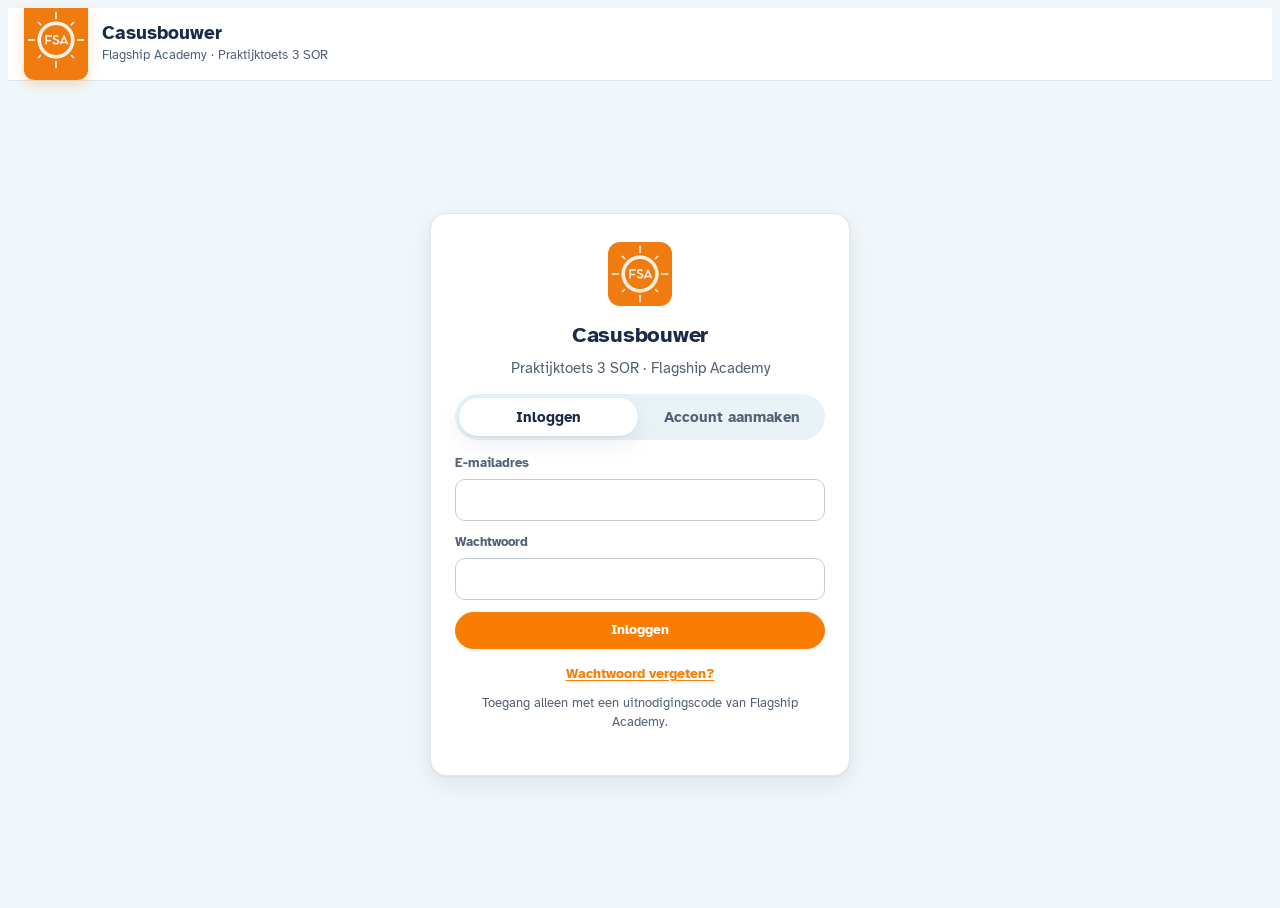
==== amsterdam/index.html @ 50b6638c "Sjablonen voor de leeromgeving per vaargebied (toewijzen per kandidaat en groep) Co-Authored-By: Cla" ====
<!doctype html>
<html lang="nl">
<head>
<meta charset="utf-8">
<meta name="viewport" content="width=device-width, initial-scale=1">
<title>SOR Casusbouwer · Flagship Academy</title>
<link rel="icon" type="image/png" href="../assets/icon.png">
<meta name="robots" content="noindex">
<meta name="description" content="Casusbouwer van Flagship Academy voor praktijktoets 3 Schipper Open Rondvaartboot: route op de waterkaart, alle opdrachten, feedback van de opleider en PDF-export.">
<style>
@font-face{font-family:"Atkinson Hyperlegible";font-style:normal;font-weight:400;font-display:swap;src:url(../assets/fonts/atkinson-hyperlegible-latin-400-normal.woff2) format("woff2")}
@font-face{font-family:"Atkinson Hyperlegible";font-style:italic;font-weight:400;font-display:swap;src:url(../assets/fonts/atkinson-hyperlegible-latin-400-italic.woff2) format("woff2")}
@font-face{font-family:"Atkinson Hyperlegible";font-style:normal;font-weight:700;font-display:swap;src:url(../assets/fonts/atkinson-hyperlegible-latin-700-normal.woff2) format("woff2")}
@font-face{font-family:"Atkinson Hyperlegible";font-style:italic;font-weight:700;font-display:swap;src:url(../assets/fonts/atkinson-hyperlegible-latin-700-italic.woff2) format("woff2")}
.leaflet-pane,.leaflet-tile,.leaflet-marker-icon,.leaflet-marker-shadow,.leaflet-tile-container,.leaflet-pane > svg,.leaflet-pane > canvas,.leaflet-zoom-box,.leaflet-image-layer,.leaflet-layer{position:absolute;left:0;top:0;}.leaflet-container{overflow:hidden;}.leaflet-tile,.leaflet-marker-icon,.leaflet-marker-shadow{-webkit-user-select:none;-moz-user-select:none;user-select:none;-webkit-user-drag:none;}.leaflet-tile::selection{background:transparent;}.leaflet-safari .leaflet-tile{image-rendering:-webkit-optimize-contrast;}.leaflet-safari .leaflet-tile-container{width:1600px;height:1600px;-webkit-transform-origin:0 0;}.leaflet-marker-icon,.leaflet-marker-shadow{display:block;}.leaflet-container .leaflet-overlay-pane svg{max-width:none !important;max-height:none !important;}.leaflet-container .leaflet-marker-pane img,.leaflet-container .leaflet-shadow-pane img,.leaflet-container .leaflet-tile-pane img,.leaflet-container img.leaflet-image-layer,.leaflet-container .leaflet-tile{max-width:none !important;max-height:none !important;width:auto;padding:0;}.leaflet-container img.leaflet-tile{mix-blend-mode:plus-lighter;}.leaflet-container.leaflet-touch-zoom{-ms-touch-action:pan-x pan-y;touch-action:pan-x pan-y;}.leaflet-container.leaflet-touch-drag{-ms-touch-action:pinch-zoom;touch-action:none;touch-action:pinch-zoom;}.leaflet-container.leaflet-touch-drag.leaflet-touch-zoom{-ms-touch-action:none;touch-action:none;}.leaflet-container{-webkit-tap-highlight-color:transparent;}.leaflet-container a{-webkit-tap-highlight-color:rgba(51,181,229,0.4);}.leaflet-tile{filter:inherit;visibility:hidden;}.leaflet-tile-loaded{visibility:inherit;}.leaflet-zoom-box{width:0;height:0;-moz-box-sizing:border-box;box-sizing:border-box;z-index:800;}.leaflet-overlay-pane svg{-moz-user-select:none;}.leaflet-pane{z-index:400;}.leaflet-tile-pane{z-index:200;}.leaflet-overlay-pane{z-index:400;}.leaflet-shadow-pane{z-index:500;}.leaflet-marker-pane{z-index:600;}.leaflet-tooltip-pane{z-index:650;}.leaflet-popup-pane{z-index:700;}.leaflet-map-pane canvas{z-index:100;}.leaflet-map-pane svg{z-index:200;}.leaflet-vml-shape{width:1px;height:1px;}.lvml{behavior:url(#default#VML);display:inline-block;position:absolute;}.leaflet-control{position:relative;z-index:800;pointer-events:visiblePainted;pointer-events:auto;}.leaflet-top,.leaflet-bottom{position:absolute;z-index:1000;pointer-events:none;}.leaflet-top{top:0;}.leaflet-right{right:0;}.leaflet-bottom{bottom:0;}.leaflet-left{left:0;}.leaflet-control{float:left;clear:both;}.leaflet-right .leaflet-control{float:right;}.leaflet-top .leaflet-control{margin-top:10px;}.leaflet-bottom .leaflet-control{margin-bottom:10px;}.leaflet-left .leaflet-control{margin-left:10px;}.leaflet-right .leaflet-control{margin-right:10px;}.leaflet-fade-anim .leaflet-popup{opacity:0;-webkit-transition:opacity 0.2s linear;-moz-transition:opacity 0.2s linear;transition:opacity 0.2s linear;}.leaflet-fade-anim .leaflet-map-pane .leaflet-popup{opacity:1;}.leaflet-zoom-animated{-webkit-transform-origin:0 0;-ms-transform-origin:0 0;transform-origin:0 0;}svg.leaflet-zoom-animated{will-change:transform;}.leaflet-zoom-anim .leaflet-zoom-animated{-webkit-transition:-webkit-transform 0.25s cubic-bezier(0,0,0.25,1);-moz-transition:-moz-transform 0.25s cubic-bezier(0,0,0.25,1);transition:transform 0.25s cubic-bezier(0,0,0.25,1);}.leaflet-zoom-anim .leaflet-tile,.leaflet-pan-anim .leaflet-tile{-webkit-transition:none;-moz-transition:none;transition:none;}.leaflet-zoom-anim .leaflet-zoom-hide{visibility:hidden;}.leaflet-interactive{cursor:pointer;}.leaflet-grab{cursor:-webkit-grab;cursor:-moz-grab;cursor:grab;}.leaflet-crosshair,.leaflet-crosshair .leaflet-interactive{cursor:crosshair;}.leaflet-popup-pane,.leaflet-control{cursor:auto;}.leaflet-dragging .leaflet-grab,.leaflet-dragging .leaflet-grab .leaflet-interactive,.leaflet-dragging .leaflet-marker-draggable{cursor:move;cursor:-webkit-grabbing;cursor:-moz-grabbing;cursor:grabbing;}.leaflet-marker-icon,.leaflet-marker-shadow,.leaflet-image-layer,.leaflet-pane > svg path,.leaflet-tile-container{pointer-events:none;}.leaflet-marker-icon.leaflet-interactive,.leaflet-image-layer.leaflet-interactive,.leaflet-pane > svg path.leaflet-interactive,svg.leaflet-image-layer.leaflet-interactive path{pointer-events:visiblePainted;pointer-events:auto;}.leaflet-container{background:#ddd;outline-offset:1px;}.leaflet-container a{color:#0078A8;}.leaflet-zoom-box{border:2px dotted #38f;background:rgba(255,255,255,0.5);}.leaflet-container{font-family:"Helvetica Neue",Arial,Helvetica,sans-serif;font-size:12px;font-size:0.75rem;line-height:1.5;}.leaflet-bar{box-shadow:0 1px 5px rgba(0,0,0,0.65);border-radius:4px;}.leaflet-bar a{background-color:#fff;border-bottom:1px solid #ccc;width:26px;height:26px;line-height:26px;display:block;text-align:center;text-decoration:none;color:black;}.leaflet-bar a,.leaflet-control-layers-toggle{background-position:50% 50%;background-repeat:no-repeat;display:block;}.leaflet-bar a:hover,.leaflet-bar a:focus{background-color:#f4f4f4;}.leaflet-bar a:first-child{border-top-left-radius:4px;border-top-right-radius:4px;}.leaflet-bar a:last-child{border-bottom-left-radius:4px;border-bottom-right-radius:4px;border-bottom:none;}.leaflet-bar a.leaflet-disabled{cursor:default;background-color:#f4f4f4;color:#bbb;}.leaflet-touch .leaflet-bar a{width:30px;height:30px;line-height:30px;}.leaflet-touch .leaflet-bar a:first-child{border-top-left-radius:2px;border-top-right-radius:2px;}.leaflet-touch .leaflet-bar a:last-child{border-bottom-left-radius:2px;border-bottom-right-radius:2px;}.leaflet-control-zoom-in,.leaflet-control-zoom-out{font:bold 18px 'Lucida Console',Monaco,monospace;text-indent:1px;}.leaflet-touch .leaflet-control-zoom-in,.leaflet-touch .leaflet-control-zoom-out{font-size:22px;}.leaflet-control-layers{box-shadow:0 1px 5px rgba(0,0,0,0.4);background:#fff;border-radius:5px;}.leaflet-control-layers-toggle{background-image:url(images/layers.png);width:36px;height:36px;}.leaflet-retina .leaflet-control-layers-toggle{background-image:url(images/layers-2x.png);background-size:26px 26px;}.leaflet-touch .leaflet-control-layers-toggle{width:44px;height:44px;}.leaflet-control-layers .leaflet-control-layers-list,.leaflet-control-layers-expanded .leaflet-control-layers-toggle{display:none;}.leaflet-control-layers-expanded .leaflet-control-layers-list{display:block;position:relative;}.leaflet-control-layers-expanded{padding:6px 10px 6px 6px;color:#333;background:#fff;}.leaflet-control-layers-scrollbar{overflow-y:scroll;overflow-x:hidden;padding-right:5px;}.leaflet-control-layers-selector{margin-top:2px;position:relative;top:1px;}.leaflet-control-layers label{display:block;font-size:13px;font-size:1.08333em;}.leaflet-control-layers-separator{height:0;border-top:1px solid #ddd;margin:5px -10px 5px -6px;}.leaflet-default-icon-path{background-image:url(images/marker-icon.png);}.leaflet-container .leaflet-control-attribution{background:#fff;background:rgba(255,255,255,0.8);margin:0;}.leaflet-control-attribution,.leaflet-control-scale-line{padding:0 5px;color:#333;line-height:1.4;}.leaflet-control-attribution a{text-decoration:none;}.leaflet-control-attribution a:hover,.leaflet-control-attribution a:focus{text-decoration:underline;}.leaflet-attribution-flag{display:inline !important;vertical-align:baseline !important;width:1em;height:0.6669em;}.leaflet-left .leaflet-control-scale{margin-left:5px;}.leaflet-bottom .leaflet-control-scale{margin-bottom:5px;}.leaflet-control-scale-line{border:2px solid #777;border-top:none;line-height:1.1;padding:2px 5px 1px;white-space:nowrap;-moz-box-sizing:border-box;box-sizing:border-box;background:rgba(255,255,255,0.8);text-shadow:1px 1px #fff;}.leaflet-control-scale-line:not(:first-child){border-top:2px solid #777;border-bottom:none;margin-top:-2px;}.leaflet-control-scale-line:not(:first-child):not(:last-child){border-bottom:2px solid #777;}.leaflet-touch .leaflet-control-attribution,.leaflet-touch .leaflet-control-layers,.leaflet-touch .leaflet-bar{box-shadow:none;}.leaflet-touch .leaflet-control-layers,.leaflet-touch .leaflet-bar{border:2px solid rgba(0,0,0,0.2);background-clip:padding-box;}.leaflet-popup{position:absolute;text-align:center;margin-bottom:20px;}.leaflet-popup-content-wrapper{padding:1px;text-align:left;border-radius:12px;}.leaflet-popup-content{margin:13px 24px 13px 20px;line-height:1.3;font-size:13px;font-size:1.08333em;min-height:1px;}.leaflet-popup-content p{margin:17px 0;margin:1.3em 0;}.leaflet-popup-tip-container{width:40px;height:20px;position:absolute;left:50%;margin-top:-1px;margin-left:-20px;overflow:hidden;pointer-events:none;}.leaflet-popup-tip{width:17px;height:17px;padding:1px;margin:-10px auto 0;pointer-events:auto;-webkit-transform:rotate(45deg);-moz-transform:rotate(45deg);-ms-transform:rotate(45deg);transform:rotate(45deg);}.leaflet-popup-content-wrapper,.leaflet-popup-tip{background:white;color:#333;box-shadow:0 3px 14px rgba(0,0,0,0.4);}.leaflet-container a.leaflet-popup-close-button{position:absolute;top:0;right:0;border:none;text-align:center;width:24px;height:24px;font:16px/24px Tahoma,Verdana,sans-serif;color:#757575;text-decoration:none;background:transparent;}.leaflet-container a.leaflet-popup-close-button:hover,.leaflet-container a.leaflet-popup-close-button:focus{color:#585858;}.leaflet-popup-scrolled{overflow:auto;}.leaflet-oldie .leaflet-popup-content-wrapper{-ms-zoom:1;}.leaflet-oldie .leaflet-popup-tip{width:24px;margin:0 auto;-ms-filter:"progid:DXImageTransform.Microsoft.Matrix(M11=0.70710678,M12=0.70710678,M21=-0.70710678,M22=0.70710678)";filter:progid:DXImageTransform.Microsoft.Matrix(M11=0.70710678,M12=0.70710678,M21=-0.70710678,M22=0.70710678);}.leaflet-oldie .leaflet-control-zoom,.leaflet-oldie .leaflet-control-layers,.leaflet-oldie .leaflet-popup-content-wrapper,.leaflet-oldie .leaflet-popup-tip{border:1px solid #999;}.leaflet-div-icon{background:#fff;border:1px solid #666;}.leaflet-tooltip{position:absolute;padding:6px;background-color:#fff;border:1px solid #fff;border-radius:3px;color:#222;white-space:nowrap;-webkit-user-select:none;-moz-user-select:none;-ms-user-select:none;user-select:none;pointer-events:none;box-shadow:0 1px 3px rgba(0,0,0,0.4);}.leaflet-tooltip.leaflet-interactive{cursor:pointer;pointer-events:auto;}.leaflet-tooltip-top:before,.leaflet-tooltip-bottom:before,.leaflet-tooltip-left:before,.leaflet-tooltip-right:before{position:absolute;pointer-events:none;border:6px solid transparent;background:transparent;content:"";}.leaflet-tooltip-bottom{margin-top:6px;}.leaflet-tooltip-top{margin-top:-6px;}.leaflet-tooltip-bottom:before,.leaflet-tooltip-top:before{left:50%;margin-left:-6px;}.leaflet-tooltip-top:before{bottom:0;margin-bottom:-12px;border-top-color:#fff;}.leaflet-tooltip-bottom:before{top:0;margin-top:-12px;margin-left:-6px;border-bottom-color:#fff;}.leaflet-tooltip-left{margin-left:-6px;}.leaflet-tooltip-right{margin-left:6px;}.leaflet-tooltip-left:before,.leaflet-tooltip-right:before{top:50%;margin-top:-6px;}.leaflet-tooltip-left:before{right:0;margin-right:-12px;border-left-color:#fff;}.leaflet-tooltip-right:before{left:0;margin-left:-12px;border-right-color:#fff;}@media print{.leaflet-control{-webkit-print-color-adjust:exact;print-color-adjust:exact;}}
:root{
  --ink:#1a2b49;--ink-2:#536077;--ink-3:#8d95a4;
  --paper:#f0f6f9;--panel:#ffffff;--panel-2:#f5f9fb;--tint:#e8f2f7;--tint-2:#d9e9f1;--line:#dfe6ec;--line-2:#c6cad2;
  --accent:#fa7c00;--accent-2:#e56f00;--accent-soft:#fff2e6;--accent-soft-2:#feebd9;--on-accent:#ffffff;--blue:#006ca2;
  --route:#c2187a;--bridge:#1a8c4e;--meld:#d02d2d;--aand:#1a2b49;--bez:#6a4ab5;--man:#fa7c00;
  --ok:#1a8c4e;--warn:#a86a00;--err:#d02d2d;--ok-soft:#e2f3e8;--warn-soft:#fbf0d9;--err-soft:#fbe3e3;
  --m-land:#f2efe9;--m-water:#aad3df;--m-edge:#96c3d3;--m-street:#ffffff;--m-casing:#d8d0c4;--m-ped:#ebe7f0;--m-ped-c:#cfc9d8;--m-ter:#ffffff;--m-ter-c:#c8bfb1;--m-sec:#f7fabf;--m-sec-c:#c3c78a;--m-pri:#fcd6a4;--m-pri-c:#d6a466;--m-label:#3c6e8f;--m-slabel:#4a4f58;--m-halo:#ffffff;
  --shadow:0 1px 2px rgba(26,43,73,.06),0 8px 24px rgba(26,43,73,.08);
  --f:"Atkinson Hyperlegible",system-ui,-apple-system,"Segoe UI",Roboto,sans-serif;
}
@media (prefers-color-scheme:dark){:root:not([data-theme="light"]){
  color-scheme:dark;
  --ink:#eaf1f7;--ink-2:#a9b7c8;--ink-3:#7f8da0;
  --paper:#0e1728;--panel:#142037;--panel-2:#182742;--tint:#1c2d4b;--tint-2:#233a5e;--line:#26375a;--line-2:#35496d;
  --accent:#ff8a1f;--accent-2:#ff9a3d;--accent-soft:#3a2614;--accent-soft-2:#4a2f14;--on-accent:#1a0d02;--blue:#4fb0e3;
  --route:#ff4fa6;--bridge:#35c178;--meld:#ff5c5c;--aand:#6d93d6;--bez:#9d85ee;--man:#ff8a1f;
  --ok:#35c178;--warn:#e2a738;--err:#ff6b6b;--ok-soft:#133424;--warn-soft:#382c13;--err-soft:#3b1b1e;
  --m-land:#1b2433;--m-water:#244f69;--m-edge:#2f6380;--m-street:#3a4557;--m-casing:#121a26;--m-ped:#333b4d;--m-ped-c:#141b27;--m-ter:#465269;--m-ter-c:#121a26;--m-sec:#5d6038;--m-sec-c:#141b27;--m-pri:#7a5d33;--m-pri-c:#141b27;--m-label:#9fcbe3;--m-slabel:#c3cad6;--m-halo:#1b2433;
  --shadow:0 1px 2px rgba(0,0,0,.3),0 8px 24px rgba(0,0,0,.35);
}}
:root[data-theme="dark"]{
  color-scheme:dark;
  --ink:#eaf1f7;--ink-2:#a9b7c8;--ink-3:#7f8da0;
  --paper:#0e1728;--panel:#142037;--panel-2:#182742;--tint:#1c2d4b;--tint-2:#233a5e;--line:#26375a;--line-2:#35496d;
  --accent:#ff8a1f;--accent-2:#ff9a3d;--accent-soft:#3a2614;--accent-soft-2:#4a2f14;--on-accent:#1a0d02;--blue:#4fb0e3;
  --route:#ff4fa6;--bridge:#35c178;--meld:#ff5c5c;--aand:#6d93d6;--bez:#9d85ee;--man:#ff8a1f;
  --ok:#35c178;--warn:#e2a738;--err:#ff6b6b;--ok-soft:#133424;--warn-soft:#382c13;--err-soft:#3b1b1e;
  --m-land:#1b2433;--m-water:#244f69;--m-edge:#2f6380;--m-street:#3a4557;--m-casing:#121a26;--m-ped:#333b4d;--m-ped-c:#141b27;--m-ter:#465269;--m-ter-c:#121a26;--m-sec:#5d6038;--m-sec-c:#141b27;--m-pri:#7a5d33;--m-pri-c:#141b27;--m-label:#9fcbe3;--m-slabel:#c3cad6;--m-halo:#1b2433;
  --shadow:0 1px 2px rgba(0,0,0,.3),0 8px 24px rgba(0,0,0,.35);
}
html,body{height:100%}
body{background:var(--paper);color:var(--ink);font:15px/1.5 var(--f);-webkit-font-smoothing:antialiased}
*{box-sizing:border-box}
[hidden]{display:none!important}
button,input,select,textarea{font:inherit;color:inherit}
:focus-visible{outline:2px solid var(--accent);outline-offset:2px}
h1,h2,h3{letter-spacing:-.0125em}
.app{height:100%;display:grid;grid-template-columns:232px minmax(380px,470px) 1fr;grid-template-rows:auto auto 1fr;grid-template-areas:"top top top" "banner banner banner" "steps panel map";min-height:0}
.app.m-dash,.app.m-screen{grid-template-columns:1fr;grid-template-areas:"top" "banner" "dash"}
.app.m-dash .steps,.app.m-dash .panel,.app.m-dash .mapwrap,.app.m-screen .steps,.app.m-screen .panel,.app.m-screen .mapwrap{display:none}
.app.m-screen .dash{display:none}
/* top */
.top{grid-area:top;display:flex;align-items:center;gap:14px;padding:0 16px 0 16px;background:var(--panel);border-bottom:1px solid var(--line);flex-wrap:wrap;min-height:64px;position:relative;z-index:1000}
.logo-tab{align-self:flex-start;display:block;width:64px;height:72px;background:#f07c0f;border-radius:0 0 10px 10px;overflow:hidden;flex:none;box-shadow:0 4px 12px rgba(250,124,0,.25)}
.logo-tab img{width:64px;height:64px;display:block}
.brand-t .b1{font-weight:700;font-size:19px;line-height:1.1}
.brand-t .b2{font-size:12.5px;color:var(--ink-2);margin-top:2px}
.prog{display:flex;align-items:center;gap:10px;margin-left:auto;min-width:170px}
.prog .bar{flex:1;height:8px;border-radius:99px;background:var(--tint-2);overflow:hidden;min-width:90px}
.prog .bar span{display:block;height:100%;width:0;background:var(--accent);border-radius:99px;transition:width .4s ease}
.prog .pct{font-weight:700;font-size:13px;font-variant-numeric:tabular-nums;color:var(--ink-2);min-width:40px;text-align:right}
.top-actions{display:flex;gap:6px;flex-wrap:wrap;align-items:center;padding:10px 0}
.save-state{font-size:12px;color:var(--ink-3);position:absolute;right:16px;bottom:2px}
.who{display:inline-flex;align-items:center;gap:8px;font-size:13.5px;color:var(--ink-2);padding:4px 10px 4px 4px;border-radius:99px;background:var(--tint)}
.who img{width:26px;height:26px;border-radius:50%;display:block}
.who b{color:var(--ink)}
/* buttons */
.btn{display:inline-flex;align-items:center;justify-content:center;gap:6px;font-weight:700;font-size:14px;line-height:1.2;border-radius:999px;padding:9px 17px;border:1px solid var(--line-2);background:var(--panel);color:var(--ink);cursor:pointer;text-decoration:none;white-space:nowrap}
.btn:hover{border-color:var(--ink-3)}
.btn.primary{background:var(--accent);border-color:var(--accent);color:var(--on-accent)}
.btn.primary:hover{background:var(--accent-2);border-color:var(--accent-2)}
.btn.soft{background:var(--tint-2);border-color:var(--tint-2);color:var(--ink)}
.btn.ghost{background:transparent}
.btn.sm{padding:6px 12px;font-size:13px}
.btn.danger{color:var(--err)}
.btn[disabled]{opacity:.5;cursor:not-allowed}
.icon-btn{width:32px;height:32px;border-radius:50%;border:1px solid transparent;background:transparent;cursor:pointer;color:var(--ink-3);display:inline-grid;place-items:center;flex:none;font-size:14px}
.icon-btn:hover{border-color:var(--line-2);color:var(--ink);background:var(--panel-2)}
.banner{grid-area:banner;display:flex;gap:12px;align-items:center;flex-wrap:wrap;padding:9px 16px;background:var(--accent-soft);border-bottom:1px solid var(--line);font-size:14px}
.banner .btn{margin-left:auto}
/* rail */
.steps{grid-area:steps;overflow-y:auto;padding:16px 10px;border-right:1px solid var(--line);background:var(--panel-2);display:flex;flex-direction:column;gap:2px;min-height:0}
.stp{display:grid;grid-template-columns:28px 1fr auto;align-items:center;gap:10px;text-align:left;padding:8px 10px;border-radius:12px;border:1px solid transparent;background:transparent;cursor:pointer}
.stp:hover{background:var(--panel)}
.stp .n{width:28px;height:28px;border-radius:50%;display:grid;place-items:center;font-weight:700;font-size:12.5px;background:var(--panel);border:1px solid var(--line-2);color:var(--ink-2);font-variant-numeric:tabular-nums}
.stp .t{font-weight:700;font-size:14px;line-height:1.2}
.stp .o{display:block;font-size:12px;color:var(--ink-3);font-weight:400;margin-top:2px}
.stp .d{display:flex;gap:4px;align-items:center}
.stp .dot{width:9px;height:9px;border-radius:50%;background:var(--line-2)}
.stp.done .dot{background:var(--ok)}
.stp.part .dot{background:var(--warn)}
.stp .fbm{font-size:10.5px;font-weight:700;border-radius:99px;padding:1px 6px;line-height:1.4}
.stp .fbm.aanpassen{background:var(--accent);color:var(--on-accent)}
.stp .fbm.ok{background:var(--ok-soft);color:var(--ok)}
.stp.on{background:var(--panel);border-color:var(--line);box-shadow:var(--shadow)}
.stp.on .n{background:var(--accent);border-color:var(--accent);color:var(--on-accent)}
.stp.done:not(.on) .n{border-color:var(--ok);color:var(--ok)}
/* panel */
.panel{grid-area:panel;overflow-y:auto;min-height:0;background:var(--panel);border-right:1px solid var(--line)}
.pin{padding:22px 22px 30px;display:flex;flex-direction:column;gap:18px}
.eyebrow{font-weight:700;font-size:12.5px;color:var(--accent)}
.ph h1{font-weight:700;font-size:27px;line-height:1.12;margin:4px 0 0;text-wrap:balance}
.lead{margin:10px 0 0;color:var(--ink-2);max-width:62ch}
.sec{display:flex;flex-direction:column;gap:12px;padding-top:16px;border-top:1px solid var(--line)}
.sec h2{font-weight:700;font-size:16px;margin:0;display:flex;align-items:center;gap:8px}
.sec h2 .cnt{font-weight:400;font-size:13px;color:var(--ink-3)}
.grid2{display:grid;grid-template-columns:1fr 1fr;gap:12px}
.grid3{display:grid;grid-template-columns:repeat(3,1fr);gap:12px}
.field{display:flex;flex-direction:column;gap:5px;min-width:0}
.field label,.lbl{font-weight:700;font-size:13px;color:var(--ink-2)}
input[type=text],input[type=email],input[type=password],textarea,select{font-size:15px;color:var(--ink);background:var(--panel);border:1px solid var(--line-2);border-radius:10px;padding:9px 11px;width:100%;min-width:0}
input[type=text]:focus,input[type=email]:focus,input[type=password]:focus,textarea:focus,select:focus{border-color:var(--accent);outline:none;box-shadow:0 0 0 3px var(--accent-soft)}
input[readonly],textarea[readonly]{background:var(--panel-2);color:var(--ink-2)}
textarea{resize:vertical;line-height:1.5;min-height:84px}
input::placeholder,textarea::placeholder{color:var(--ink-3)}
.note{font-size:13px;color:var(--ink-3);margin:0;max-width:65ch}
.note.warn{color:var(--warn)}
.chips{display:flex;flex-wrap:wrap;gap:6px}
.chip{display:inline-flex;align-items:center;gap:6px;font-size:13px;font-weight:700;padding:5px 11px;border-radius:99px;border:1px solid var(--line-2);background:var(--panel);cursor:pointer;color:var(--ink-2)}
.chip.on{background:var(--ink);border-color:var(--ink);color:var(--panel)}
.chip.static{cursor:default}
.chip.ok{background:var(--ok-soft);border-color:transparent;color:var(--ok)}
.chip.miss{background:var(--panel-2);color:var(--ink-3);border-style:dashed}
.pill{display:inline-flex;align-items:center;font-size:12px;font-weight:700;padding:2px 9px;border-radius:99px;white-space:nowrap}
button.pill.stad{border:1px solid var(--line-2);background:var(--panel);cursor:pointer;color:var(--ink-2);vertical-align:middle}button.pill.stad.gro{background:var(--accent-soft);border-color:var(--accent);color:var(--ink)}button.pill.stad:disabled{cursor:default}
.pill.ok{background:var(--ok-soft);color:var(--ok)}.pill.warn{background:var(--warn-soft);color:var(--warn)}.pill.err{background:var(--err-soft);color:var(--err)}.pill.unk{background:var(--panel-2);color:var(--ink-3);border:1px solid var(--line)}.pill.acc{background:var(--accent-soft-2);color:var(--accent-2)}.pill.blue{background:var(--tint-2);color:var(--blue)}
.badge{display:inline-grid;place-items:center;min-width:26px;height:26px;padding:0 7px;border-radius:13px;font-weight:700;font-size:12px;line-height:1;color:#fff;flex:none;font-variant-numeric:tabular-nums}
.badge.aand{background:var(--aand)}.badge.meld{background:var(--meld);border-radius:7px}.badge.bridge{background:var(--bridge)}.badge.man{background:var(--man);border-radius:6px}.badge.bez{background:var(--bez)}.badge.wp{background:var(--route)}
.item{border:1px solid var(--line);border-radius:14px;padding:12px;display:flex;flex-direction:column;gap:10px;background:var(--panel)}
.item.flash{animation:flash 1.2s ease}
@keyframes flash{0%{box-shadow:0 0 0 3px var(--accent)}100%{box-shadow:0 0 0 0 transparent}}
.item-h{display:flex;align-items:center;gap:8px}
.item-h input{font-weight:700}
.item-h .grow{flex:1;min-width:0}
.item-meta{font-size:12.5px;color:var(--ink-3)}
.list{display:flex;flex-direction:column;gap:10px}
.photo{display:flex;align-items:flex-start;gap:10px}
.photo img{width:140px;max-width:100%;height:auto;border-radius:10px;border:1px solid var(--line);background:var(--panel-2);min-height:40px}
.stats{display:grid;grid-template-columns:repeat(3,1fr);gap:8px}
.stat{padding:10px 12px;border-radius:12px;background:var(--tint);border:1px solid transparent}
.stat .k{display:block;font-size:12px;color:var(--ink-2);font-weight:700}
.stat .v{font-weight:700;font-size:23px;line-height:1.2;font-variant-numeric:tabular-nums}
.stat .v small{font-size:12px;color:var(--ink-2)}
.gauge{position:relative;height:30px;margin-top:2px}
.gauge .track{position:absolute;left:0;right:0;top:8px;height:8px;border-radius:99px;background:var(--tint-2)}
.gauge .band{position:absolute;top:8px;height:8px;background:var(--ok);opacity:.6;border-radius:2px}
.gauge .mk{position:absolute;top:2px;width:3px;height:20px;border-radius:2px;background:var(--ink);transform:translateX(-1px)}
.gauge .tk{position:absolute;top:19px;font-size:11px;color:var(--ink-3);transform:translateX(-50%)}
.wps{list-style:none;margin:0;padding:0;display:flex;flex-direction:column;gap:4px}
.wps li{display:flex;align-items:center;gap:10px;padding:5px 6px 5px 8px;border-radius:10px;background:var(--panel-2);font-size:14px}
.wps li .grow{flex:1;min-width:0;white-space:nowrap;overflow:hidden;text-overflow:ellipsis}
.row{display:flex;gap:8px;flex-wrap:wrap;align-items:center}
.alerts{display:flex;flex-direction:column;gap:6px}
.alert{padding:9px 12px;border-radius:12px;font-size:14px;display:flex;gap:8px;align-items:flex-start;flex-wrap:wrap}
.alert.err{background:var(--err-soft);color:var(--err)}.alert.warn{background:var(--warn-soft);color:var(--warn)}.alert.ok{background:var(--ok-soft);color:var(--ok)}.alert.info{background:var(--tint);color:var(--ink-2)}
.tbl-wrap{overflow-x:auto;border:1px solid var(--line);border-radius:14px}
.tbl{width:100%;border-collapse:collapse;font-size:14px}
.tbl th{font-size:12px;color:var(--ink-3);text-align:left;padding:9px 10px;background:var(--panel-2);border-bottom:1px solid var(--line);font-weight:700;white-space:nowrap}
.tbl td{padding:8px 10px;border-bottom:1px solid var(--line);vertical-align:middle}
.tbl tr:last-child td{border-bottom:0}
.tbl .num{font-variant-numeric:tabular-nums;white-space:nowrap}
.tbl input{width:74px;padding:5px 7px;font-size:14px}
.tbl .bn{font-weight:700}
.tbl .bt{display:block;font-size:12px;color:var(--ink-3)}
.signs{display:grid;grid-template-columns:repeat(auto-fill,minmax(58px,1fr));gap:8px}
.sign-btn{display:grid;place-items:center;padding:6px;border-radius:12px;border:1px solid var(--line);background:#fff;cursor:pointer;aspect-ratio:1}
.sign-btn:hover,.sign-btn.on{border-color:var(--accent);box-shadow:0 0 0 2px var(--accent-soft)}
.sign{width:44px;height:44px;flex:none;border-radius:6px;background:#fff;padding:2px;display:block}
.sign svg,.sign-btn svg{width:100%;height:100%;display:block}
.sign-btn svg{width:40px;height:40px}
.sign.lg{width:58px;height:58px;border:1px solid var(--line)}
.sign-item{flex-direction:row;align-items:flex-start}
.sign-item .body{flex:1;display:flex;flex-direction:column;gap:8px;min-width:0}
.kw{display:flex;flex-wrap:wrap;gap:5px}
.picto{display:grid;grid-template-columns:repeat(4,1fr);gap:8px}
.picto button{border:2px solid var(--line);border-radius:12px;background:var(--panel);padding:8px;cursor:pointer;display:grid;place-items:center}
.picto button.on{border-color:var(--accent)}
.picto svg{width:56px;height:56px;display:block}
.check-list{display:flex;flex-direction:column;gap:14px}
.check-group h3{margin:0 0 6px;font-size:15px;display:flex;align-items:center;gap:8px}
.check-group h3 a{font-size:12.5px;font-weight:700;color:var(--accent-2);cursor:pointer;margin-left:auto;text-decoration:underline}
.ck-row{display:flex;gap:8px;align-items:flex-start;font-size:14px;padding:3px 0}
.ck-ic{flex:none;width:19px;height:19px;border-radius:50%;display:grid;place-items:center;font-weight:700;font-size:11px;margin-top:1px}
.ck-ic.ok{background:var(--ok-soft);color:var(--ok)}.ck-ic.warn{background:var(--warn-soft);color:var(--warn)}.ck-ic.err{background:var(--err-soft);color:var(--err)}
.big-score{display:flex;align-items:center;gap:16px;padding:14px;border-radius:14px;background:var(--tint)}
.big-score .v{font-weight:700;font-size:34px;line-height:1}
.nav-foot{display:flex;justify-content:space-between;gap:8px;padding-top:16px;border-top:1px solid var(--line)}
.radio-row{display:flex;gap:14px;flex-wrap:wrap}
.radio-row label,.cb{display:inline-flex;gap:8px;align-items:center;font-size:14.5px;color:var(--ink);font-weight:400;cursor:pointer}
.cb-list{display:flex;flex-direction:column;gap:6px}
input[type=checkbox],input[type=radio]{accent-color:var(--accent);width:17px;height:17px;flex:none}
.wc{font-size:12px;color:var(--ink-3);font-variant-numeric:tabular-nums}
.lang{font-weight:700;font-size:11px;letter-spacing:.04em;padding:2px 7px;border-radius:99px;background:var(--tint-2);color:var(--ink-2)}
.fb{border-radius:14px;padding:12px 14px;background:var(--accent-soft);border:1px solid var(--accent-soft-2);display:flex;flex-direction:column;gap:8px}
.fb.ok{background:var(--ok-soft);border-color:transparent}
.fb.staff{background:var(--tint);border:1px dashed var(--blue)}
.fb-h{display:flex;align-items:center;gap:8px;flex-wrap:wrap}
.fb-h b{font-size:14.5px}
.fb p{margin:0;white-space:pre-wrap}
.fb-meta{font-size:12px;color:var(--ink-3)}
.fb-st{display:flex;gap:6px;margin-left:auto}
.mailprev{white-space:pre-wrap;font:inherit;font-size:14px;background:var(--tint);border:1px solid var(--line);border-radius:10px;padding:10px 12px;max-height:46vh;overflow:auto;margin:8px 0 0}
.fb textarea{min-height:70px;background:var(--panel)}
/* map */
.mapwrap{grid-area:map;position:relative;min-height:0;padding:12px}
#map{position:absolute;inset:12px;border-radius:16px;overflow:hidden;border:1px solid var(--line);background:var(--m-land)}
.leaflet-container{font-family:var(--f);background:var(--m-land)}
.map-hint.under-pop{opacity:0;pointer-events:none}
.map-hint{position:absolute;top:24px;left:50%;transform:translateX(-50%);z-index:600;background:var(--panel);color:var(--ink);border:1px solid var(--line);box-shadow:var(--shadow);border-radius:99px;padding:6px 8px 6px 14px;font-size:13px;font-weight:700;display:flex;gap:8px;align-items:center;max-width:calc(100% - 260px);text-align:center}
.map-hint.pending{background:var(--ink);color:var(--panel);border-color:var(--ink)}
.map-hint .btn{padding:3px 10px;font-size:12.5px}
.map-tools{position:absolute;right:24px;top:24px;z-index:600;display:flex;flex-direction:column;gap:6px}
.map-legend{position:absolute;left:24px;bottom:24px;z-index:600;background:var(--panel);border:1px solid var(--line);border-radius:12px;padding:8px 10px;font-size:12px;display:flex;flex-wrap:wrap;gap:4px 12px;max-width:calc(100% - 290px);box-shadow:var(--shadow)}
.map-legend span{display:inline-flex;align-items:center;gap:5px;color:var(--ink-2)}
.map-legend i{width:10px;height:10px;border-radius:50%;display:inline-block}
.map-attr{position:absolute;right:24px;bottom:24px;z-index:600;font-size:11px;color:var(--ink-3);background:var(--panel);padding:2px 7px;border-radius:6px;border:1px solid var(--line)}
.leaflet-control-attribution{display:none}
.pending-mode .leaflet-container,.click-mode .leaflet-container{cursor:crosshair}
.lf-num{position:absolute;left:50%;top:50%;transform:translate(-50%,-50%);display:grid;place-items:center;min-width:22px;height:22px;padding:0 5px;border-radius:11px;font-weight:700;font-size:11px;line-height:1;color:#fff;border:2px solid #fff;box-shadow:0 1px 3px rgba(0,0,0,.35);white-space:nowrap;font-variant-numeric:tabular-nums}
.lf-num.bridge{background:var(--bridge);min-width:20px;height:20px}
.lf-num.bridge.st-err{background:var(--err)}.lf-num.bridge.st-warn{background:var(--warn)}
.lf-num.meld{background:var(--meld);border-radius:6px}.lf-num.aand{background:var(--aand)}.lf-num.man{background:var(--man);border-radius:5px}.lf-num.bez{background:var(--bez)}
.lf-sign{position:absolute;left:50%;top:50%;transform:translate(-50%,-50%);width:28px;height:28px;padding:2px;border-radius:6px;background:#fff;box-shadow:0 1px 4px rgba(0,0,0,.4);display:block}
.lf-sign svg{width:100%;height:100%;display:block}
.lf-wp{display:grid;place-items:center;width:18px;height:18px;border-radius:50%;background:#fff;border:3px solid var(--route);font-weight:700;font-size:9px;line-height:1;color:#fff;box-shadow:0 1px 3px rgba(0,0,0,.3)}
.lf-wp.start{background:var(--route);width:22px;height:22px}
.lf-arrow{display:block;width:0;height:0;border-left:5px solid transparent;border-right:5px solid transparent;border-bottom:10px solid var(--route);margin:1px}
.canal-lbl,.st-lbl,.poi-lbl{pointer-events:none}
.canal-lbl span,.st-lbl span{position:absolute;left:0;top:0;white-space:nowrap;line-height:1;transform-origin:0 0}
.canal-lbl span{font-style:italic;font-weight:700;font-size:11.5px;color:var(--m-label);text-shadow:0 0 3px var(--m-water),0 0 2px var(--m-water)}
.st-lbl span{font-size:10.5px;color:var(--m-slabel);text-shadow:0 0 3px var(--m-halo),0 0 2px var(--m-halo),0 0 1px var(--m-halo)}
.st-lbl.major span{font-weight:700;font-size:11px}
.poi-lbl span{position:absolute;left:0;top:0;white-space:nowrap;font-weight:700;font-size:11px;line-height:1;color:var(--ink-2);transform:translate(-50%,6px);text-shadow:0 0 3px var(--m-land),0 0 3px var(--m-land)}
.poi-lbl i{position:absolute;left:-3px;top:-3px;width:6px;height:6px;border-radius:50%;background:var(--ink-3)}
#map .canal-lbl,#map .poi-lbl,#map .st-lbl{display:none}
#map.z15 .poi-lbl,#map.z15 .canal-lbl.major,#map.z16 .st-lbl.major{display:block}
#map.z16 .canal-lbl,#map.z17 .st-lbl{display:block}
.leaflet-tooltip{background:var(--panel);color:var(--ink);border:1px solid var(--line);box-shadow:var(--shadow);font-size:12.5px;border-radius:8px}
.leaflet-tooltip-top:before{border-top-color:var(--panel)}
.leaflet-bar a{background:var(--panel);color:var(--ink);border-bottom-color:var(--line)}
.leaflet-bar{border:1px solid var(--line)!important;box-shadow:var(--shadow)!important}
.leaflet-control-scale-line{background:var(--panel);color:var(--ink);border-color:var(--ink-2)}
.lf-pop .leaflet-popup-content-wrapper{background:var(--panel);color:var(--ink);border-radius:14px;box-shadow:var(--shadow)}
.lf-pop .leaflet-popup-tip{background:var(--panel)}
.lf-pop .leaflet-popup-content{margin:12px 14px}
.pop-t{font-weight:700;font-size:14px;margin-bottom:8px}
.pop-grid{display:flex;flex-wrap:wrap;gap:6px;max-width:260px}
.pop-grid button{font-weight:700;font-size:12.5px;padding:6px 10px;border-radius:99px;border:1px solid var(--line-2);background:var(--panel);cursor:pointer;color:var(--ink)}
.pop-grid button:hover{border-color:var(--accent);background:var(--accent-soft)}
.pop-signs{display:grid;grid-template-columns:repeat(5,40px);gap:6px}
.pop-signs button{width:40px;height:40px;padding:3px;border-radius:8px;border:1px solid var(--line);background:#fff;cursor:pointer}
.pop-signs button:hover{border-color:var(--accent)}
.pop-signs svg{width:100%;height:100%;display:block}
/* dashboard */
.dash{grid-area:dash;overflow-y:auto;padding:24px 16px 40px}
.dash-in{max-width:1080px;margin:0 auto;display:flex;flex-direction:column;gap:18px}
.dash h1{font-size:28px;margin:0}
.dash .cards{display:grid;grid-template-columns:repeat(auto-fit,minmax(150px,1fr));gap:10px}
.dash .card{background:var(--panel);border:1px solid var(--line);border-radius:14px;padding:12px 14px}
.dash .card .k{font-size:12.5px;color:var(--ink-2);font-weight:700}
.dash .card .v{font-size:26px;font-weight:700;font-variant-numeric:tabular-nums}
.tabs{display:flex;gap:6px;flex-wrap:wrap}
.pbar{height:8px;border-radius:99px;background:var(--tint-2);overflow:hidden;width:110px}
.pbar span{display:block;height:100%;background:var(--accent)}
.person{display:flex;align-items:center;gap:10px}
.person img{width:30px;height:30px;border-radius:50%}
.person small{display:block;color:var(--ink-3)}
.info{background:var(--panel);border:1px solid var(--line);border-radius:14px;padding:14px 16px;font-size:14px;color:var(--ink-2)}
.info b{color:var(--ink)}
.info ol{margin:6px 0 0;padding-left:20px}
.screen{grid-area:dash;display:grid;place-items:center;padding:24px 16px}
.screen-card{max-width:460px;text-align:center;background:var(--panel);border:1px solid var(--line);border-radius:16px;padding:28px 24px;box-shadow:var(--shadow)}
.screen-card img{width:64px;height:64px;border-radius:12px}
.screen-card h2{margin:12px 0 6px;font-size:22px}
.screen-card p{color:var(--ink-2);margin:0 0 14px}
.spin{width:28px;height:28px;border-radius:50%;border:3px solid var(--tint-2);border-top-color:var(--accent);animation:sp 0.9s linear infinite;margin:10px auto}
@keyframes sp{to{transform:rotate(360deg)}}
.modal{position:fixed;inset:0;z-index:3000;background:rgba(14,23,40,.5);display:grid;place-items:center;padding:16px}
.modal-card{background:var(--panel);border-radius:16px;padding:22px;max-width:440px;width:100%;box-shadow:var(--shadow);border:1px solid var(--line)}
.modal-card h2{margin:0 0 8px;font-size:21px}
.modal-card p{margin:0 0 16px;color:var(--ink-2)}
.modal-actions{display:flex;justify-content:flex-end;gap:8px;flex-wrap:wrap}
.toast{position:fixed;left:50%;bottom:calc(20px + env(safe-area-inset-bottom,0px));transform:translateX(-50%);z-index:3100;background:var(--ink);color:var(--panel);padding:10px 16px;border-radius:12px;font-size:14px;font-weight:700;box-shadow:var(--shadow);max-width:calc(100% - 32px)}
.toast.err{background:var(--err);color:#fff}
@media (max-width:1200px){
  .app{grid-template-columns:minmax(360px,440px) 1fr;grid-template-rows:auto auto auto 1fr;grid-template-areas:"top top" "banner banner" "steps steps" "panel map"}
  .steps{flex-direction:row;overflow-x:auto;overflow-y:hidden;border-right:0;border-bottom:1px solid var(--line);padding:8px 12px;gap:6px}
  .stp{grid-template-columns:26px auto auto;flex:none;padding:6px 10px}
  .stp .o{display:none}
  .stp .n{width:26px;height:26px}
  .dash .cards{grid-template-columns:repeat(2,1fr)}
}
@media (max-width:780px){
  .app{display:block;height:auto}
  .app.m-dash .dash,.app.m-screen .screen{display:block}
  .top{padding:0 16px}
  .prog{order:3;width:100%;margin-left:0;padding-bottom:10px}
  .save-state{position:static;width:100%;text-align:left;padding-bottom:6px}
  .steps{position:sticky;top:env(safe-area-inset-top,0px);z-index:900;background:var(--panel-2)}
  .mapwrap{height:56vh;min-height:340px;padding:12px 16px}
  #map{inset:12px 16px}
  .map-hint{top:22px;max-width:calc(100% - 150px)}
  .map-tools{right:28px;top:22px}
  .map-legend{display:none}
  .map-attr{right:28px;bottom:22px}
  .panel{border-right:0}
  .pin{padding:18px 16px 28px}
  .grid2,.grid3{grid-template-columns:1fr}
  .picto{grid-template-columns:repeat(2,1fr)}
}
/* login, codes, avatars */
.screen-card.login{text-align:left;max-width:420px;width:100%}
.screen-card.login>img,.screen-card.login>h2,.screen-card.login>p{display:block;text-align:center;margin-left:auto;margin-right:auto}
.seg{display:grid;grid-template-columns:1fr 1fr;gap:4px;background:var(--tint);border-radius:99px;padding:4px;margin:6px 0 14px}
.seg button{border:0;background:transparent;border-radius:99px;padding:8px 10px;font-weight:700;cursor:pointer;color:var(--ink-2)}
.seg button[aria-selected="true"]{background:var(--panel);color:var(--ink);box-shadow:var(--shadow)}
.lform{display:flex;flex-direction:column;gap:12px}
.lform .btn.primary{justify-content:center}
.lerr{color:var(--err);font-size:14px;min-height:0}
.lerr:empty{display:none}
.lerr.info{color:var(--ink-2);background:var(--tint);border-radius:10px;padding:8px 10px}
.linkbtn{border:0;background:none;color:var(--accent-ink,var(--accent));font-weight:700;cursor:pointer;padding:2px 0;text-decoration:underline;text-underline-offset:2px;align-self:center;font-size:14px}
.linkbtn.mono{font-family:ui-monospace,SFMono-Regular,Menlo,monospace;letter-spacing:.04em;align-self:auto}
.lsep{display:flex;align-items:center;gap:10px;color:var(--ink-3);font-size:13px;margin:16px 0 10px}
.lsep::before,.lsep::after{content:"";flex:1;height:1px;background:var(--line)}
.screen-card.login .btn.ghost{width:100%;justify-content:center}
.note.small{font-size:13px;margin-top:8px;text-align:center}
.av{display:inline-grid;place-items:center;width:30px;height:30px;border-radius:50%;background:var(--tint-2);color:var(--ink);font-weight:700;font-size:13px;flex:none}
.who .av{width:24px;height:24px;font-size:12px}
.codebox{display:flex;align-items:center;justify-content:space-between;gap:10px;background:var(--tint);border-radius:12px;padding:12px 14px;margin:4px 0 14px}
.codebox .code{font-family:ui-monospace,SFMono-Regular,Menlo,monospace;font-size:26px;font-weight:700;letter-spacing:.08em;color:var(--ink)}
#modalBody:empty{display:none}
#modalBody textarea{font-size:14px}
.spot{display:block;width:64px;height:64px;border-radius:50%;border:3px solid var(--accent);background:rgba(250,124,0,.14);box-shadow:0 0 0 3px rgba(255,255,255,.85);animation:spotp 1.1s ease-out 3}
@keyframes spotp{0%{transform:scale(.35);opacity:1}70%{opacity:.9}100%{transform:scale(1);opacity:.35}}
.leaflet-tooltip.spot-tip{font-weight:700;border-color:var(--accent)}
tr.clk{cursor:pointer}tr.clk:hover td{background:var(--tint)}
.note.ok-note{color:var(--ok)}
.rws{font-size:13px;font-weight:700;white-space:nowrap;color:var(--blue)}
.item.sel{border-color:var(--accent);background:var(--accent-soft);box-shadow:0 0 0 1px var(--accent)}
tr.sel td{background:var(--accent-soft)!important}tr.sel td:first-child{box-shadow:inset 3px 0 0 var(--accent)}
[data-aid],[data-mid],[data-sid],[data-man]{cursor:pointer}
/* leeromgeving */
.leer-in{max-width:860px;gap:16px}
.lhero{display:grid;grid-template-columns:1fr auto;gap:18px;align-items:center;background:var(--panel);border:1px solid var(--line);border-radius:16px;padding:20px 22px;box-shadow:var(--shadow)}
.lhero h1{font-size:28px;margin:2px 0 6px}
.lhero p{margin:0;color:var(--ink-2)}
.rank{display:flex;gap:12px;align-items:center;background:var(--accent-soft);border-radius:14px;padding:12px 14px;min-width:250px}
.rank-badge{width:48px;height:48px;border-radius:50%;background:var(--accent);color:var(--on-accent);display:grid;place-items:center;font-weight:700;font-size:20px;flex:none;box-shadow:0 0 0 4px var(--panel)}
.rank-t{display:flex;flex-direction:column;gap:3px;flex:1;min-width:0}
.rank-t small{color:var(--ink-2);font-size:12.5px}
.rank-t b{font-size:18px}
.xpbar{height:8px;border-radius:99px;background:var(--panel);overflow:hidden}
.xpbar span{display:block;height:100%;background:var(--accent);border-radius:99px;transition:width .6s}
.lstats{display:grid;grid-template-columns:repeat(4,1fr);gap:10px}
.lstats .card{background:var(--panel);border:1px solid var(--line);border-radius:14px;padding:12px 14px}
.lstats .k{font-size:12.5px;color:var(--ink-2);font-weight:700}
.lstats .v{font-size:26px;font-weight:700;font-variant-numeric:tabular-nums}
.lstats .v.sm{font-size:20px;padding-top:4px}
.lpath{list-style:none;margin:4px 0;padding:0;position:relative}
.lpath::before{content:"";position:absolute;left:21px;top:22px;bottom:22px;border-left:3px dotted var(--accent);opacity:.55}
.lnode{position:relative;display:grid;grid-template-columns:46px 1fr;gap:12px;align-items:center;margin:0 0 10px}
.lnode .dot{position:relative;z-index:1;width:44px;height:44px;border-radius:50%;display:grid;place-items:center;font-weight:700;font-size:17px;background:var(--panel);border:3px solid var(--accent);color:var(--accent)}
.lnode .dot svg{width:18px;height:18px;fill:currentColor}
.lnode.done .dot{background:var(--accent);color:var(--on-accent)}
.lnode.lock .dot{border-color:var(--line-2);color:var(--ink-3);background:var(--panel-2)}
.lnode.cur .dot{animation:lpulse 1.8s ease-out infinite}
@keyframes lpulse{0%{box-shadow:0 0 0 0 rgba(250,124,0,.45)}100%{box-shadow:0 0 0 14px rgba(250,124,0,0)}}
.lcard{display:flex;gap:12px;align-items:center;justify-content:space-between;background:var(--panel);border:1px solid var(--line);border-radius:14px;padding:12px 14px;flex-wrap:wrap}
.lnode.cur .lcard{border-color:var(--accent);box-shadow:var(--shadow)}
.lnode.lock .lcard{background:var(--panel-2)}
.lnode.lock .lcard-t b{color:var(--ink-2)}
.lcard-t{display:flex;flex-direction:column;gap:1px;min-width:0;flex:1 1 260px}
.lcard-t small{font-size:12px;font-weight:700;color:var(--accent);text-transform:uppercase;letter-spacing:.04em}
.lnode.lock .lcard-t small{color:var(--ink-3)}
.lcard-t b{font-size:17px}
.lcard-t>span{color:var(--ink-2);font-size:14px}
.lmeta{display:inline-flex;align-items:center;gap:6px;font-size:13px;color:var(--ink-3);margin-top:3px}
.lcard-t .stars{margin-top:4px}
.lcard-a{display:flex;gap:6px;flex-wrap:wrap}
.lnode.eind .dot{font-size:19px}
.lnode.casus .dot{font-size:19px}
.stars{display:inline-flex;gap:2px;vertical-align:middle}
.stars i{display:inline-block;width:18px;height:18px}
.stars svg{width:100%;height:100%;fill:var(--line-2)}
.stars i.on svg{fill:#f4b400}
.stars.big i{width:40px;height:40px}
.stars.big i.on{animation:starpop .45s cubic-bezier(.2,1.6,.4,1) both}
.stars.big i:nth-child(2){animation-delay:.15s}.stars.big i:nth-child(3){animation-delay:.3s}
@keyframes starpop{0%{transform:scale(0)}100%{transform:scale(1)}}
.lbar{display:flex;align-items:center;gap:10px;flex-wrap:wrap}
.lcrumb{color:var(--ink-2);font-size:14px;font-weight:700}
.lhead h1{font-size:30px;margin:2px 0 6px}
.lhead p{margin:0;color:var(--ink-2);font-size:16px}
.lsec{background:var(--panel);border:1px solid var(--line);border-radius:14px;padding:16px 18px}
.lsec-h{display:flex;align-items:baseline;justify-content:space-between;gap:10px;margin-bottom:4px}
.lsec h2{font-size:19px;margin:0}
.lp{font-size:12.5px;color:var(--ink-3);font-weight:700;white-space:nowrap}
.lsec p{margin:8px 0}
.lsec ul,.lsec ol{margin:8px 0;padding-left:22px}
.lsec li{margin:4px 0}
.lsec figure{margin:12px 0;background:#fff;border:1px solid var(--line);border-radius:12px;padding:8px;overflow:hidden}
.lsec figure img{display:block;width:100%;max-width:560px;height:auto;margin:0 auto;border-radius:6px}
.lsec figcaption{font-size:13px;color:#536077;text-align:center;margin-top:6px}
.ltip{background:var(--accent-soft);border-left:4px solid var(--accent);border-radius:10px;padding:10px 12px;margin:10px 0}
.lsec.cbr{background:var(--tint);border-color:var(--tint-2)}
.lnext{display:flex;align-items:center;justify-content:space-between;gap:12px;background:var(--panel);border:2px solid var(--accent);border-radius:14px;padding:14px 16px;flex-wrap:wrap}
.lnext div{display:flex;flex-direction:column}
.lnext span{color:var(--ink-2);font-size:14px}
.combo{margin-left:auto;font-weight:700;font-size:14px;color:var(--ink-2)}
.combo.hot{color:var(--accent)}
.qprog{display:flex;align-items:center;gap:12px;font-size:14px;color:var(--ink-2);font-weight:700}
.qbar{flex:1;height:10px;border-radius:99px;background:var(--tint-2);overflow:hidden}
.qbar span{display:block;height:100%;background:var(--accent);border-radius:99px;transition:width .35s}
.qcard{background:var(--panel);border:1px solid var(--line);border-radius:16px;padding:20px;box-shadow:var(--shadow)}
.qcard h2{font-size:21px;margin:0 0 14px;line-height:1.35}
.qopts{display:flex;flex-direction:column;gap:8px}
.qopt{display:flex;align-items:center;gap:12px;text-align:left;width:100%;border:2px solid var(--line-2);background:var(--panel);border-radius:12px;padding:12px 14px;cursor:pointer;font-size:15.5px;line-height:1.35;color:var(--ink)}
.qopt:hover:not(:disabled){border-color:var(--accent);background:var(--accent-soft)}
.qopt .ql{flex:none;width:28px;height:28px;border-radius:50%;display:grid;place-items:center;background:var(--tint);font-weight:700;font-size:13px}
.qopt:disabled{cursor:default}
.qopt.good{border-color:var(--ok);background:var(--ok-soft)}
.qopt.good .ql{background:var(--ok);color:#fff}
.qopt.bad{border-color:var(--err);background:var(--err-soft);animation:shake .35s}
.qopt.bad .ql{background:var(--err);color:#fff}
.qopt.dim{opacity:.55}
@keyframes shake{0%,100%{transform:translateX(0)}25%{transform:translateX(-5px)}75%{transform:translateX(5px)}}
.qfb{margin-top:14px;border-radius:12px;padding:12px 14px}
.qfb.good{background:var(--ok-soft)}
.qfb.bad{background:var(--err-soft)}
.qfb b{font-size:16px}
.qfb.good b{color:var(--ok)}.qfb.bad b{color:var(--err)}
.qfb p{margin:4px 0}
.qfb small{color:var(--ink-2)}
.qnext{display:flex;justify-content:flex-end;margin-top:12px}
.qres{position:relative;text-align:center;background:var(--panel);border:1px solid var(--line);border-radius:16px;padding:28px 20px;box-shadow:var(--shadow);overflow:hidden}
.qres.pass{border-color:var(--ok)}
.qres h1{font-size:26px;margin:10px 0 6px}
.qres p{color:var(--ink-2);margin:0 auto 12px;max-width:520px}
.qscore{font-size:64px;font-weight:700;line-height:1;margin:8px 0;font-variant-numeric:tabular-nums}
.qscore small{font-size:28px;color:var(--ink-3)}
.xpgain{display:inline-block;background:var(--accent);color:var(--on-accent);font-weight:700;border-radius:99px;padding:5px 14px;animation:starpop .5s .4s both}
.rankup{margin-top:10px;font-size:17px}
.qres-a{justify-content:center;margin-top:16px;flex-wrap:wrap}
.confetti{position:absolute;left:50%;top:36%;width:0;height:0;pointer-events:none}
.confetti i{position:absolute;width:9px;height:14px;background:var(--c);border-radius:2px;opacity:0;animation:conf 1.4s var(--d) ease-out forwards}
@keyframes conf{0%{opacity:1;transform:translate(0,0) rotate(0)}100%{opacity:0;transform:translate(calc(var(--x)*2.4),160px) rotate(var(--r))}}
.qerr{list-style:none;padding:0;margin:6px 0 0}
.qerr li{display:flex;flex-direction:column;gap:2px;padding:10px 0;border-top:1px solid var(--line)}
.qerr li:first-child{border-top:0}
.qerr .bad{color:var(--err)}.qerr .good{color:var(--ok)}
.qerr small{color:var(--ink-3)}
.thcell{border:0;background:none;padding:0;cursor:pointer;text-align:left;color:inherit}
.thcell small{display:block;color:var(--ink-3)}
.pbar.sm{width:64px}
.threp .tbl td,.threp .tbl th{padding:6px 8px;font-size:13.5px}
.modal-card:has(.threp){max-width:640px}
@media (max-width:780px){
  .lhero{grid-template-columns:1fr;padding:16px}
  .rank{min-width:0}
  .lstats{grid-template-columns:repeat(2,1fr)}
  .lhead h1{font-size:25px}
  .qcard{padding:16px}
  .qcard h2{font-size:19px}
  .lcard-a{width:100%}
  .lcard-a .btn{flex:1}
}
.lresume{display:flex;align-items:center;justify-content:space-between;gap:12px;background:var(--accent-soft);border:2px solid var(--accent);border-radius:14px;padding:12px 16px;flex-wrap:wrap}
.lresume div{display:flex;flex-direction:column}
.lresume span{color:var(--ink-2);font-size:14px}
.klist{display:flex;flex-direction:column;gap:4px;max-height:50vh;overflow-y:auto;margin:4px 0 14px;border:1px solid var(--line);border-radius:12px;padding:6px}
.kopt{display:flex;align-items:center;gap:10px;padding:8px 10px;border-radius:8px;cursor:pointer}
.kopt:hover{background:var(--tint)}
.kopt input{width:18px;height:18px;accent-color:var(--accent);flex:none}
.kopt small{color:var(--ink-3);margin-left:4px}
.dbar{display:flex;gap:12px;align-items:center;justify-content:space-between;flex-wrap:wrap}
.folders{display:flex;gap:8px;flex-wrap:wrap}
.folder{display:inline-flex;align-items:center;gap:7px;border:1px solid var(--line-2);background:var(--panel);border-radius:12px;padding:8px 12px;font-weight:700;font-size:14px;cursor:pointer;color:var(--ink)}
.folder svg{width:18px;height:18px;fill:var(--ink-3)}
.folder b{font-size:12px;background:var(--tint);border-radius:99px;padding:1px 8px;color:var(--ink-2)}
.folder:hover{border-color:var(--accent)}
.folder.on{border-color:var(--accent);background:var(--accent-soft)}
.folder.on svg{fill:var(--accent)}
.folder.on b{background:var(--accent);color:var(--on-accent)}
.dsearch{flex:1 1 240px;max-width:340px}
.dsearch input{width:100%;border:1px solid var(--line-2);border-radius:99px;padding:9px 14px;font-size:14px;background:var(--panel)}
.dsearch input:focus{outline:none;border-color:var(--accent);box-shadow:0 0 0 3px var(--accent-soft)}
button.pill.stad.groningen,button.pill.stad.utrecht{background:var(--accent-soft);border-color:var(--accent);color:var(--ink)}
.citysw{display:inline-flex;gap:4px;padding:3px;border-radius:99px;background:var(--tint)}
.citysw .btn{padding:5px 11px}
.citysw .btn.cur{background:var(--panel);border-color:var(--accent);cursor:default}
.sr{position:absolute;width:1px;height:1px;overflow:hidden;clip:rect(0 0 0 0);white-space:nowrap}
.dsort{display:flex;align-items:center;gap:8px;font-size:14px;font-weight:700;color:var(--ink-2)}
.dsort select{width:auto;border-radius:99px;padding:8px 12px;font-size:14px}
.dbar .dsearch{margin-left:auto}

.lextra{display:flex;flex-direction:column;gap:10px}
.lxcard{display:flex;align-items:center;justify-content:space-between;gap:12px;flex-wrap:wrap;border:1px solid var(--line);border-radius:12px;padding:12px 14px;background:var(--tint)}
.lxcard div{display:flex;flex-direction:column}
.lxcard span{color:var(--ink-2);font-size:14px}
.lxcard .lmeta{font-size:13px;margin-top:2px}
.gxsteps{counter-reset:gx;list-style:none;padding:0!important;margin:6px 0}
.gxsteps li{counter-increment:gx;display:flex;gap:12px;align-items:flex-start;padding:10px 0;border-top:1px solid var(--line);margin:0!important}
.gxsteps li:first-child{border-top:0}
.gxsteps li::before{content:counter(gx);flex:none;width:30px;height:30px;border-radius:50%;background:var(--accent);color:var(--on-accent);display:grid;place-items:center;font-weight:700}
.ltip.gxbad{background:var(--err-soft);border-left-color:var(--err)}
.ltip.gxgood{background:var(--ok-soft);border-left-color:var(--ok)}
.lsec h3{font-size:16px;margin:14px 0 4px}
.gxsmall{max-width:360px}
.gxtbl tr.gxlow td{background:var(--accent-soft)}
.gxsort{justify-content:flex-start;margin:4px 0 8px;gap:8px}
.gxfig{background:var(--panel)!important}
.gxgrid{display:grid;grid-template-columns:repeat(auto-fit,minmax(260px,1fr));gap:10px}
.gxgrid svg{display:block;width:100%;height:auto;max-width:400px;margin:0 auto;color:var(--ink);font-family:inherit}
.gxfig figcaption{text-align:left!important}
.gxscale{position:relative;height:84px;margin:18px 6px 6px}
.gxscale .line{position:absolute;left:0;right:0;top:34px;height:8px;border-radius:99px;background:var(--tint-2)}
.gxscale .rng{position:absolute;top:34px;height:8px;border-radius:99px;background:var(--accent);opacity:.5}
.gxscale .mk{position:absolute;top:22px;transform:translateX(-50%);text-align:center;font-size:12px;font-weight:700;white-space:nowrap}
.gxscale .mk::after{content:"";display:block;width:2px;height:32px;margin:2px auto 0;background:var(--ink)}
.gxscale .mk.up{top:0}.gxscale .mk.up::after{height:30px;margin-top:2px}
.gxscale .mk.dn{top:44px}.gxscale .mk.dn::after{display:none}
.gxscale .mk.dn::before{content:"";display:block;width:2px;height:12px;margin:0 auto 2px;background:var(--ink)}
.gxticks{display:flex;justify-content:space-between;font-size:12px;color:var(--ink-2);margin:0 6px;font-variant-numeric:tabular-nums}
.gxformula{font-size:clamp(17px,3vw,22px);font-weight:700;text-align:center;background:var(--accent-soft);border-radius:12px;padding:14px 12px;margin:8px 0}
.gx3{display:grid;grid-template-columns:repeat(auto-fit,minmax(190px,1fr));gap:12px;margin-top:12px}
.gxtool .field small{font-size:12.5px}
.gxverdict>b{font-size:20px}
.gxverdict p{margin:6px 0 0}
.gxsrc{margin-top:4px;text-align:left}
.gebchips{display:flex;gap:6px;flex-wrap:wrap;margin:2px 0 4px}

/* overzicht: nette tabel, actiemenu, kaarten op de telefoon */
.dash .cards{grid-template-columns:repeat(auto-fit,minmax(140px,1fr))!important}
.dtbl td{vertical-align:middle}
.dtbl .person{min-width:220px}
.dtbl .person b{line-height:1.3}
.dtbl .row.nw,.dtbl .thcell .row{flex-wrap:nowrap;white-space:nowrap}
.dtbl .c-date{white-space:nowrap}
.acts{display:flex;gap:6px;justify-content:flex-end;align-items:center;white-space:nowrap}
.amore{min-width:36px;justify-content:center;font-size:17px;line-height:1;letter-spacing:1px}
#amenu{position:fixed;z-index:2500;background:var(--panel);border:1px solid var(--line);border-radius:12px;box-shadow:0 8px 28px rgba(14,23,40,.18);padding:6px;display:flex;flex-direction:column;min-width:220px}
#amenu button{border:0;background:none;text-align:left;padding:9px 12px;border-radius:8px;font:inherit;font-weight:700;font-size:14px;color:var(--ink);cursor:pointer}
#amenu button:hover,#amenu button:focus-visible{background:var(--tint)}
#amenu button.danger{color:var(--err)}
@media (max-width:780px){
  .dtbl thead{display:none}
  .dtbl,.dtbl tbody{display:block}
  .dtbl tr{display:grid;grid-template-columns:repeat(2,minmax(0,1fr));gap:10px 14px;padding:14px;border-bottom:1px solid var(--line)}
  .dtbl tr:last-child{border-bottom:0}
  .dtbl td{display:block;border:0!important;padding:0!important;min-width:0}
  .dtbl td.c-person,.dtbl td.c-act,.dtbl td.c-wide{grid-column:1/-1}
  .dtbl td[data-l]::before{content:attr(data-l);display:block;font-size:11.5px;font-weight:700;color:var(--ink-3);margin-bottom:3px}
  .dtbl .acts{justify-content:flex-start}
  .dtbl .acts .btn.primary{flex:1;justify-content:center}
  .dtbl .person{min-width:0}
  .note.small.kbd-tip{display:none}
}
.modal{grid-template-columns:minmax(0,1fr)}
.modal-card{min-width:0;justify-self:center}
@media (max-width:780px){
  .map-hint{top:auto;bottom:48px;left:28px;right:28px;transform:none;max-width:none;justify-content:center;border-radius:14px}
}
.modal-card:has(.pvtext){max-width:620px}
.pvtext{max-height:62vh;overflow-y:auto;padding-right:6px}
.pvtext h3{font-size:15.5px;margin:14px 0 4px}
.pvtext p,.pvtext li{font-size:14.5px;line-height:1.5;color:var(--ink)}
.pvtext p.note{color:var(--ink-2)}
.pvtext ul{padding-left:20px;margin:6px 0}
.pvfill{background:var(--warn-soft);color:var(--warn);font-weight:700;border-radius:4px;padding:0 3px}
/* traject: overzicht */
.trcell{border:0;background:none;padding:0;cursor:pointer;text-align:left;color:inherit;font:inherit;display:flex;flex-direction:column;gap:3px;align-items:flex-start;min-width:150px}
.trcell .tr-ex{font-size:13.5px;white-space:nowrap}
.trcell small{color:var(--ink-3);font-size:12px}
.tr-acts{display:flex;flex-wrap:wrap;gap:4px}
.dtbl td .note{display:block;font-size:12px;margin-top:2px}
.tjedit .grid2{margin-top:4px}
.tjh{font-size:15px;margin:14px 0 6px}
.tjstap{display:flex;align-items:center;justify-content:space-between;gap:10px;flex-wrap:wrap;border-top:1px solid var(--line);padding:4px 0}
.tjstap .kopt{flex:1 1 220px;padding:6px 4px}
.tjstap input[type=date]{width:auto}
#tjStappen.dim{opacity:.4;pointer-events:none}
.banner.late{background:var(--err-soft)}
/* traject: kandidaat */
.ltraject .lsec-h{align-items:center}
.tj-alert{border-radius:12px;padding:10px 14px;margin:8px 0 4px;background:var(--accent-soft);border-left:4px solid var(--accent);font-size:14.5px;display:flex;flex-direction:column;gap:4px}
.tj-alert.late{background:var(--err-soft);border-left-color:var(--err)}
.tj-list{list-style:none;margin:10px 0 0;padding:0;position:relative}
.tj-list::before{content:"";position:absolute;left:13px;top:14px;bottom:14px;border-left:2px solid var(--line-2)}
.tj-i{display:flex;gap:12px;padding:8px 0;position:relative}
.tj-dot{flex:none;width:28px;height:28px;border-radius:50%;background:var(--panel);border:2px solid var(--line-2);display:grid;place-items:center;font-weight:700;font-size:14px;z-index:1}
.tj-i.done .tj-dot{background:var(--ok);border-color:var(--ok);color:#fff}
.tj-i.urgent .tj-dot{border-color:var(--accent);background:var(--accent-soft)}
.tj-i.late .tj-dot{background:var(--err);border-color:var(--err);color:#fff}
.tj-b{flex:1;min-width:0}
.tj-t{display:flex;justify-content:space-between;gap:10px;flex-wrap:wrap;align-items:baseline}
.tj-d{font-size:13.5px;color:var(--ink-2);font-weight:700}
.tj-i.late .tj-d{color:var(--err)}
.tj-i.urgent .tj-d{color:var(--accent-2)}
.tj-b p{margin:2px 0 6px;color:var(--ink-2);font-size:14px}
.tj-stappen{list-style:none;margin:4px 0 2px;padding:0;display:flex;flex-direction:column;gap:6px}
.tj-stappen li{display:grid;grid-template-columns:18px 1fr;column-gap:8px;row-gap:4px;align-items:start;font-size:14px;margin:0!important}
.tj-stappen li>.btn,.tj-stappen li>.linkbtn{grid-column:2;justify-self:start}
.tj-stappen li>span:first-child{color:var(--ink-3);width:16px;flex:none}
.tj-stappen li.ok>span:first-child{color:var(--ok);font-weight:700}
.tj-stappen li>span:first-child{text-align:center;line-height:1.5}
.tj-stappen small{color:var(--ink-3)}
.dtbl .c-date small{display:block;color:var(--ink-3);font-size:12px}

/* overzicht: breed op grote schermen, geen horizontaal schuiven */
#dash .dash-in{max-width:1680px}
.dtbl .person{min-width:190px}
.dtbl .pbar{width:80px}
.dtbl .pbar.sm{width:48px}
.dtbl .c-status{white-space:nowrap}
.dtbl .c-status .pill+.pill{margin-left:0;margin-top:4px}
.dtbl .c-status .pill{display:flex;width:max-content}
.trcell{min-width:130px}
@media (max-width:900px){
  .dtbl thead{display:none}
  .dtbl,.dtbl tbody{display:block}
  .dtbl tr{display:grid;grid-template-columns:repeat(2,minmax(0,1fr));gap:10px 14px;padding:14px;border-bottom:1px solid var(--line)}
  .dtbl tr:last-child{border-bottom:0}
  .dtbl td{display:block;border:0!important;padding:0!important;min-width:0}
  .dtbl td.c-person,.dtbl td.c-act,.dtbl td.c-wide{grid-column:1/-1}
  .dtbl td[data-l]::before{content:attr(data-l);display:block;font-size:11.5px;font-weight:700;color:var(--ink-3);margin-bottom:3px}
  .dtbl .acts{justify-content:flex-start}
  .dtbl .acts .btn.primary{flex:1;justify-content:center}
  .dtbl .person{min-width:0}
}
@media (max-width:1180px) and (min-width:901px){
  .dtbl .person{min-width:160px}
  .dtbl td,.dtbl th{padding-left:7px;padding-right:7px}
  .trcell{min-width:120px}
}

/* CVO-menu */
.cvolist{max-height:min(52vh,520px);overflow:auto;border:1px solid var(--line);border-radius:12px;margin-top:4px}
.cvo-r{display:flex;align-items:center;gap:10px;flex-wrap:wrap;padding:9px 12px;border-bottom:1px solid var(--line)}
.cvo-r:last-child{border-bottom:0}
.cvo-r[hidden]{display:none}
.cvo-n{flex:1 1 160px;min-width:0}
.cvo-r .acts{display:flex;gap:6px;flex-wrap:wrap}
/* brughoogtes per brug (Utrecht, Groningen) */
.bhin{width:64px;padding:5px 7px;border:1px solid var(--line-2);border-radius:8px;font:inherit;font-size:13px;background:var(--card,#fff);color:inherit}
/* menu Voortgang */
.vgform .lsec{margin-bottom:16px}
.vgstap{display:grid;grid-template-columns:minmax(0,1fr) 140px 150px auto;gap:10px;align-items:end;padding:10px 0;border-top:1px solid var(--line)}
.vgstap .field{margin:0}
@media (max-width:720px){.vgstap{grid-template-columns:1fr 1fr}.vgstap .field:first-child{grid-column:1/-1}}
/* Extra gebied */
.folder.add{border-style:dashed;color:var(--accent);font-weight:700}
.gbmap{height:420px;border-radius:12px;border:1px solid var(--line);margin-top:10px;z-index:0}
.gbres{display:flex;flex-wrap:wrap;gap:6px;margin-top:10px}
.gbsam{display:grid;grid-template-columns:minmax(0,320px) 1fr;gap:16px;align-items:start;margin-bottom:14px}
.gbprev svg{width:100%;height:auto;border:1px solid var(--line);border-radius:10px;display:block}
.gbopts{border:1px solid var(--line);border-radius:10px;padding:10px 12px;margin:0 0 12px}
.gbopts legend{font-weight:700;padding:0 4px}
.gbpois{display:grid;grid-template-columns:repeat(auto-fill,minmax(220px,1fr));gap:4px 12px}
.okbox{border:1px solid var(--line);border-radius:12px;padding:14px 16px;background:var(--tint)}
@media (max-width:720px){.gbsam{grid-template-columns:1fr}.gbmap{height:320px}}
/* leermodules */
.mwrap{border:1px solid var(--line);border-radius:12px;overflow:hidden;background:var(--panel);margin:8px 0}
.mmap{display:block;width:100%;height:auto;max-height:520px;background:#f3f6f8}
.mmap.edit{cursor:crosshair}
.mmap .mbg{fill:#f3f6f8}.mmap .mw{fill:#bcdcf2}.mmap .mwy{fill:none;stroke:#7fb3dc;stroke-linecap:round;stroke-linejoin:round}
.mpt circle{fill:#fa7c00;stroke:#fff;stroke-width:2.5;vector-effect:non-scaling-stroke}.mpt text{fill:#fff;font-weight:700;pointer-events:none}
.mpt[data-mpt]{cursor:pointer}.mpt.on circle{fill:#1a2b49}.mpt:focus-visible{outline:none}.mpt:focus-visible circle{stroke:#1a2b49;stroke-width:4}
.mlist{list-style:none;padding:0;margin:10px 0 0;display:grid;gap:6px}
.mli{display:flex;gap:10px;align-items:flex-start;width:100%;text-align:left;background:var(--panel);border:1px solid var(--line);border-radius:10px;padding:8px 10px;font:inherit;color:inherit;cursor:pointer}
.mlist li.on .mli{border-color:var(--accent);box-shadow:inset 3px 0 0 var(--accent)}
.mli small{display:block;color:var(--muted,#536077);margin-top:2px}
.mnr{flex:0 0 26px;height:26px;border-radius:50%;background:var(--accent);color:#fff;display:grid;place-items:center;font-weight:700;font-size:13px}
.meform .tjh{margin-top:18px}
.mesectie,.mevraag,.mepunt{border:1px solid var(--line);border-radius:10px;padding:10px 12px;margin-bottom:8px}
.mepunt{display:grid;grid-template-columns:26px minmax(0,1fr) 170px minmax(0,1.6fr) auto;gap:10px;align-items:end}
.mepunt .field{margin:0}.mepunt .mnr{align-self:center}
.meopts{display:grid;grid-template-columns:1fr 1fr;gap:6px 12px;margin:6px 0}
.meopt{display:flex;gap:6px;align-items:center}.meopt input[type=text]{flex:1;min-width:0}.meopt span{font-weight:700;width:14px}
@media (max-width:720px){.mepunt{grid-template-columns:26px 1fr}.mepunt .field,.mepunt button{grid-column:2}.meopts{grid-template-columns:1fr}}
/* startpagina leeromgeving */
.ltiles{display:grid;grid-template-columns:repeat(3,minmax(0,1fr));gap:14px;margin:18px 0}
.ltile{display:flex;gap:14px;align-items:flex-start;text-align:left;background:var(--panel);border:1px solid var(--line);border-radius:16px;padding:18px;font:inherit;color:inherit;cursor:pointer;min-height:150px;position:relative;box-shadow:var(--shadow)}
.ltile:hover{border-color:var(--accent)}
.ltile:focus-visible{outline:3px solid var(--accent);outline-offset:2px}
.ltile-i{font-size:28px;line-height:1}
.ltile-t{display:flex;flex-direction:column;gap:4px;flex:1}
.ltile-t b{font-size:19px}
.ltile-t small{margin-top:auto;padding-top:8px;font-weight:700;color:var(--accent)}
.ltile.lock{opacity:.7}.ltile.lock .ltile-t small{color:inherit;font-weight:400}
.ltile-go{font-size:20px;color:var(--accent);align-self:center}
.vglist{list-style:none;padding:0;margin:0;display:grid;gap:6px}
.tj-stappen li>.cbrbox{grid-column:2;display:flex;flex-wrap:wrap;gap:6px 14px;align-items:baseline}
.cbrfile{display:inline-flex;gap:6px;align-items:baseline;flex-wrap:wrap}
.cbrup{position:relative;cursor:pointer}
.cbrup input{position:absolute;inset:0;opacity:0;width:100%;height:100%;cursor:pointer}
.cbrup:focus-within{outline:3px solid var(--accent);outline-offset:2px}
@media (max-width:820px){.ltiles{grid-template-columns:1fr}.ltile{min-height:0}}

/* CBR-bevestiging bekijken */
.modal-card.wide{max-width:min(1000px,100%)}
.cbrview{margin:4px 0 14px}
.cbrframe{display:block;width:100%;height:min(72vh,900px);border:1px solid var(--line);border-radius:10px;background:#fff}
.cbrimg{display:block;max-width:100%;max-height:72vh;margin:0 auto;border:1px solid var(--line);border-radius:10px}
.pillbtn{border:0;cursor:pointer;font:inherit}
.pillbtn:hover{text-decoration:underline}
/* AI-conceptfeedback (alleen medewerkers en leermeesters) */
.ai-box{border-radius:14px;padding:12px 14px;background:#f4f1ff;border:1px solid #d9d0ff;display:flex;flex-direction:column;gap:8px;margin-top:10px}
.ai-box p{margin:0;white-space:pre-wrap}.ai-box .row{gap:8px}
.ai-tag{display:inline-block;font-size:11px;font-weight:800;letter-spacing:.04em;background:#5b4bd6;color:#fff;border-radius:6px;padding:1px 6px}
.ai-done{font-size:13px;color:var(--muted);margin-top:8px}.ai-done a{cursor:pointer;text-decoration:underline}
.ai-alg{background:#fff;border:1px solid #e6e0ff;border-radius:10px;padding:8px 10px;display:flex;flex-direction:column;gap:6px}
.ai-lijst{margin:0;padding-left:18px;display:flex;flex-direction:column;gap:4px}.ai-lijst a{cursor:pointer;font-weight:600}
.pill.ai{background:#efeaff;color:#4b3bc4}
@media (prefers-color-scheme:dark){:root:not([data-theme="light"]) .ai-box{background:#221d3d;border-color:#3b3270}:root:not([data-theme="light"]) .ai-alg{background:#1a1630;border-color:#3b3270}:root:not([data-theme="light"]) .pill.ai{background:#2c2550;color:#c9c0ff}}
:root[data-theme="dark"] .ai-box{background:#221d3d;border-color:#3b3270}:root[data-theme="dark"] .ai-alg{background:#1a1630;border-color:#3b3270}:root[data-theme="dark"] .pill.ai{background:#2c2550;color:#c9c0ff}
/* sjablonen leeromgeving */
.sjedit h3{margin:16px 0 6px;font-size:15px}
.sjitems{list-style:none;margin:0;padding:0;display:flex;flex-direction:column;gap:6px;counter-reset:sj}
.sjitems li{display:flex;justify-content:space-between;align-items:center;gap:10px;padding:8px 10px;border:1px solid var(--line);border-radius:10px;background:var(--panel);counter-increment:sj}
.sjitems li>span:first-child::before{content:counter(sj) ". ";font-weight:700;color:var(--ink-3)}
.sjitems li.sj-m{border-style:dashed}
.sjitems .acts{display:flex;gap:4px;flex-shrink:0}
.sjchk{display:grid;grid-template-columns:repeat(auto-fill,minmax(220px,1fr));gap:4px 14px}
.sjedit .chk,.sjchk .chk{display:flex;align-items:center;gap:8px;font-size:14px;padding:3px 0}
.lnode.sjextra .dot{font-weight:800}
@media (prefers-reduced-motion:reduce){*{animation:none!important;transition:none!important}}
</style>
</head>
<body>
<div class="app" id="app">
  <header class="top">
    <a class="logo-tab" href="./" id="homeLink" title="Naar de startpagina" aria-label="Flagship Academy, naar de startpagina"><img id="logoImg" alt=""></a>
    <div class="brand-t"><div class="b1">Casusbouwer</div><div class="b2">Flagship Academy · Praktijktoets 3 SOR</div></div>
    <div class="prog" id="prog" title="Voortgang van de casus"><div class="bar"><span id="pbar"></span></div><span class="pct" id="ppct">0%</span></div>
    <div class="top-actions" id="topActions"></div>
    <div class="save-state" id="saveState" aria-live="polite"></div>
  </header>
  <div class="banner" id="banner" hidden></div>
  <nav class="steps" id="steps" aria-label="Stappen van de casus"></nav>
  <main class="panel" id="panel" tabindex="-1"></main>
  <section class="mapwrap" aria-label="Waterkaart">
    <div id="map"></div>
    <div class="map-hint" id="mapHint" hidden></div>
    <div class="map-tools"><button class="btn sm" id="btnFit" type="button">Route in beeld</button></div>
    <div class="map-legend">
      <span><i style="background:var(--route)"></i>Route</span>
      <span><i style="background:var(--bridge)"></i>Brug</span>
      <span><i style="background:var(--aand)"></i>Aandachtspunt</span>
      <span><i style="background:var(--meld);border-radius:2px"></i>Meldpunt</span>
      <span><i style="background:var(--man);border-radius:2px"></i>Manoeuvre</span>
      <span><i style="background:#fff;border:1px solid var(--ink-3);border-radius:2px"></i>Bord</span>
      <span><i style="background:var(--bez)"></i>Bezienswaardigheid</span>
    </div>
    <div class="map-attr">Kaartdata © OpenStreetMap-bijdragers</div>
  </section>
  <section class="dash" id="dash" hidden></section>
  <section class="dash" id="leer" hidden aria-label="Leeromgeving"></section>
  <section class="screen" id="screen" hidden></section>
</div>
<div class="modal" id="modal" hidden><div class="modal-card" role="dialog" aria-modal="true" aria-labelledby="modalTitle"><h2 id="modalTitle"></h2><p id="modalText"></p><div id="modalBody"></div><div class="modal-actions"><button class="btn" id="modalNo" type="button">Annuleren</button><button class="btn primary" id="modalYes" type="button">Doorgaan</button></div></div></div>
<div class="toast" id="toast" role="status" aria-live="polite" hidden></div>

<script src="../assets/leaflet-1.9.4.js"></script>
<script src="../assets/jspdf-2.5.1.umd.min.js"></script>
<script src="../assets/supabase-2.117.2.js"></script>
<script>window.SOR_DATA={"names": "Korte Prinsengracht~Spiegelgracht~Leidsegracht~Bloemgracht~Doorvaart P-Q~Egelantiersgracht~Leliegracht~Looiersgracht~Passeerdersgracht~Lijnbaansgracht~Reguliersgracht~Entrepotdok~Herengracht~Nieuwe Prinsengracht~Keizersgracht~Schutsluis~Singelgracht~Raamgracht~Groenburgwal~Nieuwe Keizersgracht~Oosterdok~Singel~Brouwersgracht~Blauwburgwal~Achtergracht~Dijksgracht~Kostverlorenvaart~Kattensloot~Krom Boomssloot~Oudezijds Achterburgwal~Brantasgracht~Grimburgwal~Kattenburgervaart~Nieuwe Herengracht~Schippersgracht~Onbekendegracht~Plantage Muidergracht~Oudeschans~Sint Antoniesluis~Snoekjesgracht~Recht Boomssloot~Entrepotdoksluis~Marinehaven~Nieuwe Achtergracht~Rapenburgwal~Kloveniersburgwal~Oudezijds Voorburgwal~Rokin~Waalseilandgracht~Prinsengracht~Jacob van Lennepkanaal~Bilderdijkgracht~Smallepadsgracht~Realengracht~Eilandsgracht~Bickersgracht~Prinseneilandsgracht~Westerdok~Open Havenfront~Damrak~Oudezijds Kolk~Oosterdoksdoorgang~Da Costagracht~Lauriergracht~Scharrebiersluis~Amstel~Oostelijk Marktkanaal~Haarlemmervaart~Geldersekade~Heiligewegsluis~Haarlemmertrekvaart~Uilenburgergracht~Wittenburgervaart~IJhaven~Noordhollandsch Kanaal~Westertoegang~IJ~Westerdoksluis~Nieuwe Vaart~Oesjesduiker~Zouthaven~Westerkanaalschutsluis~Voormalig Schutsluis Willem III~Sixhaven~City Marina IJdock~Zwanenburgwal~Hugo de Grootgracht~Beulingsloot~Boerenwetering~Oostenburgerdwarsvaart~Buiksloterkanaal", "labels": "0,-418,1276,59,463;1,-624,-982,61,142;2,-1006,-580,31,590;3,-1249,346,20,480;4,-1390,-92,24,129;5,-1181,500,20,517;6,-651,451,-29,282;7,-1102,-317,28,268;8,-1048,-439,28,203;9,-1113,919,69,3027;10,-23,-1153,-88,561;11,1449,-414,-24,864;12,-425,-597,-43,2481;13,840,-788,17,673;14,-582,-658,-43,2888;16,-99,-1434,-5,6352;17,179,-142,-17,205;18,125,-228,60,291;19,744,-606,18,507;20,1137,358,-82,1326;21,-343,-449,-13,1816;22,-873,1355,-42,1051;24,372,-1071,18,140;25,1446,523,-13,1070;26,-1984,199,60,2068;27,-1375,1129,22,422;28,378,24,41,237;29,138,224,56,833;30,1955,900,74,120;31,-183,-199,2,170;32,1645,124,45,628;33,815,-306,48,843;34,1064,-41,47,192;35,565,-950,-73,128;36,1344,-854,-16,1037;37,597,67,34,524;40,490,118,-43,337;41,1580,-284,61,225;43,855,-917,18,678;44,703,91,-42,142;45,33,-208,60,575;46,78,255,52,840;47,-245,-301,-53,221;48,557,218,-41,570;49,-698,-797,-48,3263;50,-1446,-546,26,799;51,-1875,-164,-66,803;52,-720,1832,84,147;53,-508,1783,13,249;54,-656,1498,-43,180;55,-570,1521,83,344;56,-716,1699,87,202;57,-383,1634,86,588;58,289,703,-5,705;59,109,573,52,187;60,338,581,37,212;61,995,659,-82,805;62,-1675,-84,-86,825;63,-1049,53,23,417;65,832,-1993,-56,2901;66,-1879,796,-77,522;68,363,473,73,419;70,-1263,1635,2,1056;71,645,-101,34,363;72,1938,81,45,619;73,2364,630,-17,2186;74,572,1282,39,1678;75,-17,1085,59,675;76,2377,1271,13,4478;77,-11,1367,1,508;78,1726,-307,-31,1211;80,1079,753,-11,283;81,-872,1781,73,227;82,786,1261,50,243;83,703,1136,82,313;84,-211,1421,-89,240;85,233,-235,54,304;86,-1843,133,18,547;88,-671,-1655,-87,632;90,692,1845,-73,970", "bridges": "-1834~557~Buysbrug~1972~~1;1514~-401~Entrepotdok~~~0;1550~-338~Entrepotdoksluis~80~~0;1641~-204~~~Oesjesduiker~0;1601~-862~~~Alexanderplein~2;1504~-787~~~Plantage Middenlaan~2;547~-894~~~Nieuwe Prinsengracht~0;439~-158~~~Uilenburgersteeg~0;1239~1~Kattenburgerbrug~~~0;1218~-14~Kattenburgerbrug~~~0;1110~7~~~Prins Hendrikkade~0;961~724~Dees Postmabrug~~~2;986~720~Dees Postmabrug~~~2;565~-506~M.S. Vaz Diasbrug~~~0~1;-685~-560~~~Leidsestraat~2;354~-1381~Van Gendtbrug~247~~0;-548~-1132~~89~Weteringstraat~0;-654~-81~Rachel Ruyschbrug~25~~0;-1244~-529~Koekjesbrug~~~0;-578~428~Anton Jolingbrug~20~~0;-1376~146~~~Rozengracht~2;-1381~306~Bullebaksluis~~~2;-1749~-462~~23~Kinkerstraat~2;-1430~343~~~Raampoort~0;-1711~177~~7~Frederik Hendrikstraat~2;-1468~258~~~Nassaukade~0;1190~1748~Gerben Wagenaarbrug~~~0~1;583~1494~Elsje Christiaensbrug~~~1;-439~1254~~~Haarlemmer Houttuinen~2;-101~947~Haringpakkersbrug~~~0;-1178~746~Berta de Vriesbrug~128~~0;-1019~1632~Mirakelbrug~~~0;-1186~1206~~~Nassaukade~2~1;-1093~1587~~~~0;-977~1548~Willemsbrug~~~0~1;565~-1346~~~~0;-594~-288~~~Singel~0;-569~-1171~~~Weteringschans~2;802~-1161~~~Rhijnspoorplein~0;770~194~Kikkerbilsluis~279~~0~1;722~-407~Hortusbrug~239~~2~1;-374~-1225~~~Nieuwe Vijzelstraat~2;-521~253~Huiszittenbrug~8~~2;189~-1435~Paleis voor Volksvlijtbrug~~~2;426~597~~~Prins Hendrikkade~0;170~742~Sint Nicolaasbrug~~~2;417~-1056~Henrick de Keijserbrug~77~~0;377~-926~~~Amstel~0;400~-825~Magere Brug~~~1~1;-1475~1628~Westergasbrug~193~~0~1;-1816~490~Beltbrug~~~0;-30~-690~Kaassluis~32~~0;-37~-827~Brug 39~39~~0;-1685~-661~Jan Swammerdambrug~2291~~1;1820~303~Zebrabrug~389~~1;-638~-1218~Stadhoudersbrug~~~0;-1549~1113~Brug 132~132~~1;-1604~892~Van Hallbrug (officieuze benaming)~171~~0;624~-1279~~~~1;508~-1186~~~Sarphatistraat~2;-183~-383~Doelensluis~~~0;1566~78~Kippebrug~270~~1;1178~-266~Nijlpaardenbrug~~~0~1;620~-646~L.H. Sarlouisbrug~~~0;965~-644~Lau Mazirelbrug~259~~2;1052~-1082~~~~1;-900~470~Kees de Jongenbrug~123~~0;-719~1633~Sloterdijkerbrug~321~~0;-558~1619~Galgenbrug~315~~0;-629~1771~Drieharingenbrug~320~~1;-536~1047~Papiermolensluis~57~~0;-287~913~Melkmeisjesbrug~16~~1;-561~-470~~29~~2;-352~1341~Han Lammersbrug~2202~~1;478~467~Kraansluis~300~~0;-261~-210~~~~1;401~629~~~Prins Hendrikkade~0;-1326~1357~Staatsliedenbrug~139~~2;-1333~-67~~~Marnixstraat~2;-1922~-57~~~De Clercqstraat~2;-1498~100~~~Rozengracht~2;-1700~-580~~~Jacob van Lennepstraat~0;-1514~-495~~~Jacob van Lennepstraat~0;-1643~-190~~~Potgieterstraat~0;-1304~-55~~~Lijnbaansgracht~1;-1319~-484~Osdorperbrug~~~0;-1177~-357~Tetje de Jongbrug~100~~0;-1122~-479~~~Lijnbaansgracht~0;-972~-399~~~Prinsengracht~0;-819~-664~Aalmoezeniersbrug~68~~2;381~691~~~~2;-1150~10~Batavus Droogstoppelbrug~111~~0;-1038~-863~~~Leidseplein~2;-974~-996~Hein Donnerbrug~1922~~1;-813~-239~~~Huidenstraat~0;-947~-231~Brug 66~~~0;-965~-249~~~Prinsengracht~0;-936~-63~Berensluis~65~~0;-804~-71~Marten Toonderbrug (Amsterdam)~~~0;-572~-90~Joes Kloppenburgbrug~5~~0;-663~-247~Vingboomsbrug~26~~0;-589~-249~Heibrug~4~~0;-946~95~Caetsbaanbrug~112~~0;-925~158~Reesluis~64~~0;-792~150~Kees Fensbrug~49~~0;-641~141~~24~~0;-546~132~~~~0;-1277~468~~127~Lijnbaansgracht~0;-1242~586~Brug 130~130~~1;-1086~534~~126~~0;-958~578~Hilletjesbrug~125~~0;-915~333~Nieuwe-Wercksbrug~22~~2;-781~336~Niek Engelschmanbrug~22~~2;-700~478~~~Keizersgracht~0;-725~498~~~Leliegracht~0;-822~552~Grote Brouwerssluis~62~~0;-702~789~Prinsensluis~60~~0;-586~724~Noordsche Compagniebrug~54~~0;-455~954~Pastoorsbrug~~~0;-431~958~Brug 56~56~~0;-326~920~West-Indische Huisbrug~~~0;-140~901~Haarlemmersluis~~~1;-188~876~~15~Singel~0;-302~672~Corsgenbrug~~~0;-364~595~Lijnbaansbrug~10~~0;-445~648~Van Mierlobrug~19~~0;-601~423~~21~Herengracht~0;-1046~1090~Brug 142~142~~0;-794~1283~Brug 148~148~~0~1;-692~1190~Oranjebrug~46~~0;-489~1167~Eenhoornsluis~313~~0;-1110~1572~~~~0;240~486~Armbrug~~~0;198~417~Niezelbrug~~~0;133~325~Oudekerksbrug~~~0;25~188~Sint-Jansbrug~~~1;-43~95~Varkenssluis~~~0;-149~-186~Sleutelbrug~~~0;-111~-189~Gasthuisbrug~~~0;-51~-81~~~Rusland~0;26~55~Paulusbroedersluis~~~0;189~300~Majoor Bosshardtbrug~~~0;250~390~Bet van Beerenbrug~~~0;287~463~Vredenburgerbrug~209~~1;281~536~Kolksluis~302~~1;327~352~Bantammerbrug~298~~0;322~267~~~Geldersekade~0;153~-2~~~~0;94~-119~Zandbrug~223~~0;81~-125~Oost-Indische Huisbrug~223~~0;-15~-292~Aluminiumbrug~~~0~1;80~-308~Staalmeestersbrug~~~0~1;170~-149~~~Raamgracht~0;245~-174~Theo Boschbrug~230~~0;313~-154~Sint Anthoniesluis~287~~0;349~0~~~~0;327~-54~Snoekjesbrug~289~~0;544~68~Lastagebrug~~~0;394~58~Armeensebrug~293~~0;410~112~Schottenburchsbrug~~~0;434~164~Boomsbrug~~~0;512~10~Keizersbrug~286~~0;371~225~~249~~1;643~142~Montelbaansbrug~~~0;476~295~Waalseilandbrug~283~~0;740~56~Peperbrug~281~~0;-21~-1242~~~Lijnbaansgracht~0;-27~-1063~~~Prinsengracht~0;-22~-1035~~~Prinsengracht~0;-31~-955~Kerksluis~74~~0;-23~-847~Brug 38~38~~0;-35~-867~Brug 40~40~~0;-42~-711~~31~Herengracht~0;319~-740~~~Amstel~0;273~-596~Hendrick Jacobsz Staetsbrug~35~~0;371~-566~Walter Süskindbrug~237~~0~1;473~-898~Jan Vinckbrug~250~~0;299~-517~Blauwbrug~236~~2;595~-997~Diamantbewerkersbrug~252~~1;730~-957~Doctor Meijer de Hondbrug~~~0;689~-835~Doctor Dünnerbrug~~~0;31~1147~Westertoegangsbrug~brug 147~~0;14~1122~Westertoegangsbrug~brug 147~~0;1943~855~Wetenschap~1995~~1;965~-882~~~Roetersstraat~2;983~-745~~~Roetersstraat~2;1198~-776~~~~1;1180~-815~~~~1;84~860~~~Stationsplein~2;-195~-431~Muntsluis~1~~2;153~655~Nieuwe Brug~~~2;396~1355~~~IJpromenade~1;-1141~1163~Rotterdammerbrug~150~~1;1265~-1028~Dorelies Kraakmanbrug~~~2;761~1417~~~~1~1;-133~-96~Makelaarsbruggetje~105~~1;-120~-28~Lommertbrug~203~~1;-1657~40~~~De Clercqstraat~2;1700~-579~~~~0;-395~-1223~~~~1;-1330~324~~~Lijnbaansgracht~0;168~-989~~~Utrechtsestraat~2;123~-801~Peylsluis~37~~2;-1894~-752~Ketelhuisbrug~~~1;-1062~-613~~~~0;-1110~-640~Wim Sonneveldbrug~~~2;1710~190~Witte katbrug~1914~~1;-634~269~~22~Raadhuisstraat~2;-1577~-607~Pesthuysbrug~~~2;-1832~-267~Smederij Meisterbrug~~~0;-1344~-274~Oude Kinkerbrug~~~2;-1159~-428~~~Passeerdersstraat~0;-947~1435~~~Bullebak~2;-1248~835~~~Marnixplein~2;-220~1346~~314~~0;810~1465~~~~1~1;806~1439~~~~1~1;-212~-447~Muntsluis~1~~0;-951~-547~Pieter Goemansbrug~~~0;-776~-446~Steenhouwerijbrug~45~~0;-801~-445~Hemonybrug~~~0;-919~-528~Beudekerbrug~~~0;-942~-526~Kleine Brouwerssluis~~~0;-677~-389~Vier Heemskinderenbrug~28~~0;-812~-468~~~abel weetnietburg~0;1782~809~Jan Schaeferbrug~2000~~0;1767~758~Jan Schaeferbrug~2000~~0;-1240~-239~Baanbrug (Amsterdam)~107~~0;-1565~-374~~~Kinkerstraat~2;-250~-649~~30~Vijzelstraat~2;-282~-796~~41~Vijzelstraat~2;-323~-983~Walenweeshuissluis~~~2;464~611~Odebrug~~~0;728~1690~~~Docklandsweg~0;-650~-1029~~88~Lijnbaansgracht~0;-481~-750~~42~Nieuwe Spiegelstraat~0;-648~-1053~~97~Spiegelgracht~0;-586~-929~Brug 87~87~~0;-484~395~~9~~0;-672~-1490~Brandweerbrug~79~~0;980~576~Oosterdoksdraaibrug~2270~~0~1;1007~591~Oosterdoksdraaibrug~2270~~0~1;1686~466~Mariniersbrug~~~0~1;88~-653~~34~Utrechtsestraat~2;-1174~374~Atlas Maiorbrug~~~0;-1045~422~Rosa Overbeekbrug~121~~0;650~-1652~Nieuwe Amstelbrug~101~~2;905~-208~Latjesbrug~50~~0~1;918~-195~Latjesbrug~50~~0~1;-42~961~Wagon Litsbrug~~~1;-1843~1617~De Arendbrug~~~1;960~745~Dees Postmabrug~~~0;982~741~Dees Postmabrug~~~0;-815~621~~~Prinsengracht~0;-40~-396~Halvemaansbrug~221~~0;1861~-704~Oliphantsbrug~~~1;-915~1666~Singelgrachtbrug~~~2~1;970~651~Oosterdokse Spoorbrug~~~2~1;996~655~Oosterdokse Spoorbrug~~~2;-419~1287~~~~2;-32~1044~~~Spoor 4~2;-14~1075~~~Spoor 13~2;-46~1021~~~Spoor 1~2;416~-709~~~Amstel~1;-695~-1136~Museumbrug~82~~0;-559~1043~Lekkeresluis~59~~0;170~-323~Ir. B. Bijvoetbrug~229~~1;-201~1389~Vluchthavenbrug~~~1~1;1045~-858~~~~1;827~-1152~~~~1;962~418~Mr. J.J. van der Veldebrug~~~1~1;963~1574~Hollandse Iepbrug~2470~~1~1;1140~741~Zouthavenbrug~2326~~1;-384~-1405~Freddy Heinekenbrug~84~~2;1204~565~Commandantsbrug~~~1~1;1530~-186~Pelikaanbrug~277~~1~1;494~486~~~~1;1033~-75~Scharrebiersluis~278~~0;-1383~105~~~~1;-1490~71~~~~1;-1911~-83~De Ontdekkersbrug~~~1;-914~360~~~Grachtenvlinder~1;-780~361~~~Liefdesverklaring~1;-632~295~~~De Oase~1;-515~282~~~De Octopus~1;-1029~-278~Brug 102~102~~1;468~1408~~~~1;90~153~Stoofbrug~~~1;1770~-88~Ezelsbrug~1904~~1;-1245~1438~~~~1", "ways": "0:1/-395,1340,-58,-97,-6,-24;1/-600,-938,-48,-87;2/-1058,-611,-9,-5;3/-1171,375,123,46;4/-1345,-73,20,9;5/-1082,535,120,42;6/-813,541,74,-41;7/-971,-249,11,0;8/-979,-402,12,6;9/-1048,1084,-82,-211,-47,-111,2,-8;10/-27,-1069,7,-168;11/1185,-269,249,-139,61,-27,79,-49,110,-61,13,-29;12/-576,432,-5,-9;13/481,-896,62,17,126,39;14/367,-726,-43,-13;9/-658,-1042,-184,148;15/-550,-1147,-27,-34;16/-979,-994,-17,13,-9,15,-14,70,-8,21;17:1/241,-171,-25,18,-41,13,-62,20;18/77,-313,-22,-43,-4,-43;19/851,-579,-18,2,-195,-63;20/1159,115,-1,81,-25,185,-44,123,-90,-6;21/-230,-456,-102,5,-94,22,-27,10;22/-938,1429,17,-29,5,-7,116,-105;16/-1174,-669,-19,64,-25,48,-21,24;23/-431,644,56,-37;24/331,-1084,82,26;25/1699,462,111,-30,82,-43,148,-83,23,-29,7,-16;-1/-945,1606,16,31;26/-1051,1637,-4,-16,-27,-25;-1/-1912,582,65,-28;9/-1287,469,-39,-102,-8,-32;-1/-1340,303,-27,1;27/-1542,1051,57,33,280,114;9/-1027,-682,-48,61;28/393,54,-14,-29,-26,-23;29/-107,-182,53,95;-1/-171,-405,-9,-6;30/1972,958,-33,-116;31:1/-253,-208,13,0,51,9,39,1,30,1,6,3;32/1571,84,26,1,17,7,94,95;33/588,-499,62,21,56,54;34/1041,-67,47,51;35/543,-879,6,-20;36/1702,-585,5,-18,-9,-23,-55,-59,-82,-66,-45,-29;37/366,-99,25,25,111,77;38/303,-165,29,31;39/316,-26,9,-23;40/368,227,-38,37;9/-400,-1222,-39,6,-102,79;16/1588,-870,-14,-16,-52,-72,-33,-21,-56,-8,-82,-9,-73,-27;41/1612,-243,-27,-33,-30,-54;42/1226,209,-68,-13;20/781,204,46,37,48,86,74,77;43/754,-949,203,64;44/746,47,29,-29;45/214,107,-58,-103;46:1/-38,102,61,83;47::r/-188,-376,-66,87,-16,34,-12,39;48/461,447,-8,-23,-4,-45,5,-34,11,-30,9,-16;45/-12,-287,-6,-10;49:1/-832,552,-52,-88;9/-552,-1129,-92,72;16:1/-405,-1403,-46,21,-28,18,-24,21,-21,23,-53,79,-26,33;16/-1147,-780,-22,45,-5,66;50/-1332,-490,-153,-74,-77,-36;51/-1928,-43,-55,132;9/-1379,128,-4,-19,1,-14,66,-155;16/-1428,359,22,69,153,394;22/-532,1043,85,-75;52/-712,1905,-12,-117,11,-27;53/-467,1792,-81,-19;54/-722,1559,131,-123;55/-591,1436,12,12,20,163;56/-713,1761,-6,-125;57/-372,1927,-2,-145,-19,-315,-2,-127;21/-172,865,6,8;58/400,684,10,-9,18,-26;59/58,517,22,28,25,23,30,39,3,33;60/262,518,7,7;61:1/962,818,-2,-88,20,-155,19,-77;20/558,556,317,-229;16/-1292,-471,-11,55,-5,51,-28,73;62/-1646,-183,-18,43,-10,45,-3,44,5,39,7,31;63/-1316,-60,8,3;64::::::Scharrebiersluis/994,-117,33,35;65::r/397,-817,-30,91;66/-1826,566,-106,459;21/-180,-411,-25,-31,-12,-10,-13,-4;67/-1038,1637,36,-8;68/330,361,60,202,15,18;60:1/294,548,88,67;21/-470,419,108,163;21/-488,-387,-89,110,-12,23;69/-453,-419,-35,32;70/-1835,1617,360,11;41/1542,-353,-20,-34;16/-1155,1213,9,16,55,31,82,207;71/775,18,-18,-42,-243,-167,-23,-3;-1/447,-164,-16,11;72/1765,-93,-51,-52,-39,-17;65::r/292,-500,-10,13,-106,63,-42,15;65::r/-47,-396,-18,1,-59,-21,-13,-3,-12,1,-22,13;72/2070,261,-4,-36,-59,-75,-146,-146,-17,-16,-69,-70;73/2814,492,-899,277;53/-548,1773,-76,-1;0/-508,1134,-42,-75;0:::5.9:::Eenhoornsluis/-485,1175,-23,-41;65:1:::::Amstelsluis/420,-954,17,-56;65:1:::::Amstelsluis/431,-950,17,-56;65:1:::::Amstelsluis/474,-998,-17,55;-1/1430,-64,12,19,8,8;60:1/269,525,25,23;74:::14.3:64:5.1:Willem I-sluis (1)/809,1465,-53,-39;74/756,1426,-147,-113,-123,-101,-91,-82;75:1/52,1177,-19,-12,-29,-44,-61,-102,-16,-36;76/1134,1005,-204,-36,-95,-11,-154,24,-53,8,-77,12,-156,128,-148,122,-76,65,-63,52,-51,123,-126,426,-64,182;77/-130,1365,238,4;58/162,664,7,8;-1/1631,-221,-19,-22;78/1270,-48,128,-74,102,-47,25,-14;79/1654,-182,-23,-39;80/1218,727,-157,29,-62,58,-37,4;-1/465,664,-17,-25,-2,-16;14/-695,-552,-98,96,-5,7;14/149,-793,-40,-13;65::r/515,-1210,-13,42;65:1/448,-1006,4,-12,13,-24;65:1/426,-912,-9,-34,3,-8;65:1/437,-1010,4,-12,24,-20;65:1/457,-943,-2,7,-29,24;65:1/465,-1042,12,32,-3,12;49:1/155,-993,25,7;14/-780,362,1,15,59,111,3,6;14:1/-783,303,6,14,1,32,-4,13;14:1/-780,362,-5,-12,-1,-32,3,-15;58/181,732,33,-23;26/-1333,1349,-205,-211,-9,-20;65:1/445,-946,-2,7,-17,27;65:1/426,-912,5,-38;65:1/465,-1042,0,28,-2,12;65:1:::::Amstelsluis/463,-1002,-18,56;81::::::Westerkanaalschutsluis/-893,1712,42,138;82/865,1353,-157,-185;-1/703,1321,20,-26,1,-6;-1/675,1301,24,-30,1,-8;-1/655,1270,20,-27,0,-8;83/622,1243,30,-33,2,-13,19,-17,21,3,14,-15,-27,-186;-1/661,1284,-78,-61,0,-10,35,-40,11,-1,25,25,23,26;-1/722,1334,17,-20,-1,-9,-14,-16,-24,-26,-25,-28,-23,-25;-1/715,1500,54,34,25,5,27,1,27,-3,16,-9,13,-11;74/765,1409,-24,-17,-132,-79;74/877,1517,-27,-44,-44,-34;74:::5.3:50.2::Willem I-sluis (2)/806,1439,-41,-30;74/1173,1733,-87,-62,-114,-91;0/-459,1219,-26,-44;0:1/-459,1219,24,29,41,67,-1,25;-1/-127,1419,-74,-18,-3,-5;-1/-147,1456,-60,-14,-4,-7;-1/-168,1493,-36,-8,-4,-3;84/-197,1539,-11,-57,-3,-21,0,-26,0,-17,7,-22,5,-16,9,-5,32,9,28,-19;16/-1243,-529,-5,5;-1/1765,64,79,-76;78:1/1270,-48,-12,32,-44,38,-55,35;78:1/1924,-406,18,-14,35,-15,16,2;78:1/1993,-433,-10,9,-32,13,-27,5;73/1939,842,-24,-73;73:1/1915,769,-133,41,-200,20;61:1/999,498,14,58,-18,99,-10,72,-23,91;65::r/557,-1317,-22,55;65::r/992,-2329,-89,231,-169,252,-30,56,-25,55,-24,69;76/3641,1235,-1119,69,-727,-168,-661,-131;85/174,-317,72,100,18,15,15,9,24,28;38/332,-134,16,17;75/-87,962,14,21;58/-38,957,112,-89;16/-1433,257,1,48;16/-1242,850,51,130,59,163;-1/428,649,18,-26;58/95,852,16,-20,14,-36,14,-24,20,-20;70/-1475,1628,399,13,25,-4;20/1159,57,0,58;-1/1084,136,75,-21;73/1582,830,-157,49,-291,126;73:1/1582,830,183,-73,150,12;53/-636,1770,-77,-9;53/-624,1772,-12,-2;55/-557,1627,10,113,-1,33;56/-720,1627,-2,-68;56/-719,1636,-1,-9;77/-395,1340,30,2;77/-365,1342,23,-1;77/-291,1328,85,21;81::::::Westerkanaalschutsluis/-929,1637,36,75;16/-983,1534,13,31;16/-970,1565,25,41;67/-1051,1637,13,0;67/-1002,1629,57,-23;16/-1132,1143,-12,28;16/-1144,1171,-8,17,-3,25;27/-1169,1213,14,0;27/-1205,1198,36,15;16/-1009,1467,26,67;22/-954,1439,16,-10;22/-1009,1467,55,-28;22/-800,1288,12,-11;22/-788,1277,88,-80;22/-700,1197,14,-13;22/-686,1184,136,-125;22/-185,874,13,-9;22/-192,879,7,-5;22/-289,914,3,-1;22/-321,918,16,-2,16,-2;22/-331,922,10,-4;22/-426,956,95,-34;22/-435,961,9,-5;22/-447,968,12,-7;22/-286,913,94,-34;14/-459,947,6,11;14/-453,958,6,10;22/-541,1051,9,-8;22/-550,1059,9,-8;49:1/-946,-225,-1,-11;49:1/-937,-70,-9,-155;49:1/-936,-58,-1,-12;49:1/-925,154,-7,-59,-4,-153;49:1/-925,162,0,-8;49:1/-916,318,-9,-156;49:1/-914,351,-2,-33;49:1/-947,-236,-1,-13,-8,-148;49:1/-825,566,-4,-8;49:1/-705,784,-94,-171;49:1/-699,795,-6,-11;49:1/-562,1039,-137,-244;49:1/-557,1048,-5,-9;49:1/-550,1059,-7,-11;12/-450,657,-2,-3;12/-305,916,-145,-259;14/-717,494,5,9;14/-712,503,123,216;14/-589,719,6,10;14/-583,729,124,218;55/-559,1611,2,16;21/-362,582,9,13;21/-490,384,20,35;21/-305,666,7,11;21/-298,677,126,188;21/-353,595,48,71;12/-452,654,-6,-11;23/-440,650,9,-6;23/-450,657,10,-7;23/-375,607,9,-6;23/-366,601,13,-6;12/-458,643,-118,-211;12/-35,-692,10,3;6/-598,421,12,-6;6/-606,426,8,-5;6/-705,480,9,-4;6/-696,476,90,-50;6/-739,500,8,-5;6/-731,495,11,-7,15,-8;6/-820,545,7,-4;6/-832,552,12,-7;9/-1340,303,-13,-66,-19,-71;16/-1494,85,-7,28;16/-1501,113,4,31,11,28,18,20,30,44,5,21;86/-1733,170,43,14;86/-1690,184,84,26,128,45;86/-1458,261,25,-4;86/-1478,255,20,6;-1/-1367,304,-24,3;-1/-1391,307,-41,-2;16/-1432,326,4,33;16/-1432,305,0,21;16/-1253,822,11,28;14/-792,146,1,9;14/-791,155,8,148;49:1/-799,613,-26,-47;5/-1280,468,8,-1;49:1/-829,558,-3,-6;49:1/-884,464,-26,-50,-4,-63;3/-894,469,10,-5;3/-906,471,12,-2;3/-1048,421,6,2;3/-1042,423,126,47,10,1;3/-1178,373,7,2;3/-1320,320,142,53;3/-1331,317,11,3;3/-1335,317,4,0;9/-1334,335,1,-10;9/-1333,325,-2,-8,-5,-14;9/-1242,584,-45,-115;9/-1241,587,-1,-3;9/-1175,754,-8,-19;9/-1183,735,-58,-148;9/-1044,1096,-4,-12;9/-921,1400,-7,-3,-116,-301;5/-1272,467,182,65;5/-1090,532,8,3;5/-1287,469,7,-1;5/-962,577,7,3;5/-955,580,126,44,9,0;5/-820,624,10,-5;5/-810,619,11,-6;21/-134,907,23,28;21::::::Haarlemmersluis/-166,873,32,34;21/-111,935,24,27;58/-45,963,7,-6;58/-73,983,28,-20;75:1/-73,983,31,27,87,148,7,19;75/52,1177,119,140;77/-342,1341,51,-13;77/-206,1349,76,16;9/-1372,166,-7,-38;14/-804,-67,12,213;14/-804,-77,0,10;14/-798,-449,-5,8;14/-803,-441,-14,25,-4,31,8,141;2/-779,-448,-14,-8;2/-772,-444,-7,-4;2/-681,-392,-91,-52;2/-673,-386,-8,-6;2/-662,-377,-11,-9;12/-666,-324,-1,-36,5,-17;12/-663,-251,-3,-73;12/-663,-242,0,-9;12/-654,-86,-9,-156;12/-653,-77,-1,-9;12/-641,136,-12,-213;12/-641,145,0,-9;12/-635,253,-6,-108;12/-633,281,-2,-28;12/-581,423,-5,-8,-44,-80,-3,-54;87/-644,-316,45,25;87/-588,-285,11,8;87/-599,-291,11,6;21/-589,-254,-1,10;21/-590,-244,17,148;21/-573,-96,2,12;21/-571,-84,25,210;21/-546,126,1,13;21/-519,265,29,119;21/-523,238,4,27;7/-1028,-278,57,29;7/-960,-249,12,0;7/-1031,-279,3,1;7/-1173,-355,142,76;7/-1180,-359,7,4;7/-1187,-362,7,3;9/-1187,-362,50,-116;9/-1243,-232,6,-16;9/-1316,-60,73,-172;9/-1237,-248,50,-114;16/-1336,-292,-14,31;16/-1350,-261,-49,96,-35,53,-36,107,-24,90;4/-1325,-64,9,4;4/-1434,-112,89,39;63/-1308,-57,8,4;63/-1300,-53,146,62;63/-1154,9,7,3;63/-1147,12,195,83;63/-952,95,12,0;63/-940,95,8,0;10/-20,-1237,-4,-18;10/-27,-1058,0,-11;10/-28,-1045,1,-13;10/-29,-1031,1,-14;16/-1027,-875,-23,25;16/-1068,-832,-15,19,-64,33;16/-969,-998,-10,4;16/-702,-1131,-123,101,-21,10,-26,6,-74,7,-23,9;9/-653,-1050,-5,8;9/-644,-1057,-9,7;1/-648,-1025,-4,-8;1/-652,-1033,-6,-9;1/-593,-927,-7,-11;1/-587,-920,-6,-7;49:1/-28,-1045,19,2;49:1/-308,-986,259,-59,21,0;49:1/-572,-927,234,-52;49:1/-338,-979,30,-7;49:1/-587,-920,15,-7;49:1/-828,-654,18,-20;2/-1075,-621,-28,-16;2/-955,-549,-103,-62;2/-1103,-637,-15,-8;2/-1118,-645,-29,-15,-27,-9;8/-967,-396,11,-1;8/-1118,-477,139,75;8/-1128,-481,10,4;8/-1137,-478,9,-3;2/-947,-545,-8,-4;2/-934,-537,-13,-8;49:1/-956,-397,-3,-78,15,-36,-1,-7;49:1/-945,-518,5,-14;49:1/-940,-532,6,-5;2/-923,-530,-11,-7;14/-813,-244,0,10;14/-813,-234,9,157;2/-914,-526,-9,-4;2/-821,-473,-93,-53;2/-808,-466,-13,-7;2/-793,-456,-15,-10;14/-676,-569,-19,17;14/-487,-746,-189,177;14/-475,-753,-12,7;14/-298,-793,-177,40;14/-266,-800,-32,7;14/-36,-848,-230,48;10/-29,-1022,0,-9;10/-31,-960,2,-62;10/-32,-950,1,-10;10/-35,-873,3,-77;10/-36,-863,1,-10;10/-37,-833,1,-15,0,-15;10/-37,-822,0,-11;10/-41,-717,4,-105;10/-42,-703,1,-14;10/-42,-695,0,-8;12/-42,-695,7,3;14/-17,-846,-19,-2;14/109,-806,-126,-40;12/277,-595,44,14;12/114,-645,154,47;12/75,-657,39,12;12/268,-598,9,3;12/-25,-689,100,32;12/-238,-652,196,-43;12/-265,-645,27,-7;12/-550,-480,143,-134,142,-31;12/-570,-462,20,-18;12/-662,-377,92,-85;65::r/-32,-397,-15,1;65::r/134,-409,-83,10,-83,2;45/88,-112,-9,-16;45/-18,-297,-30,-57,-17,-41;47::r/-179,-389,-9,13;47::r/-171,-405,-8,16;18/82,-304,-5,-9;18/168,-152,-86,-152;49:1/381,-925,45,13;49:1/180,-986,192,59;49:1/372,-927,9,2;49:1/-9,-1043,164,50;9/-358,-1226,-42,4;9/-24,-1255,-8,-3,-326,32;9/-541,-1137,-11,8;16:1/557,-1317,-191,-60;16:1/338,-1386,-131,-44;16:1/207,-1430,-41,-12;16:1/166,-1442,-52,-12,-479,46;16:1/-365,-1408,-40,5;16:1/366,-1377,-28,-9;-1/-541,-1137,-9,-10;15/-577,-1181,-26,-27;16/-687,-1143,-15,12;16/-603,-1208,-18,15,-66,50;88/-664,-1813,-10,223,2,93;88/-672,-1497,1,13;88/-671,-1484,12,218,6,29;88/-653,-1237,21,26;88/-632,-1211,11,18;50/-1562,-600,-30,-14;62/-1511,-500,-5,12;62/-1516,-488,-45,103;62/-1561,-385,-8,21;62/-1569,-364,-71,167;62/-1640,-197,-6,14;62/-1485,-564,-26,64;62/-1665,19,16,40;62/-1649,59,46,118,-3,33;16/-1050,-850,-18,18;16/-1239,-533,-4,4;16/-1248,-524,-44,53;50/-1308,-479,-24,-11;50/-1292,-471,-16,-8;19/601,-652,-179,-55;19/638,-640,-37,-12;13/669,-840,39,11;13/708,-829,264,81;13/972,-748,19,6;13/991,-742,39,13,24,34;36/955,-638,-104,59;36/973,-648,-18,10;36/1054,-695,-81,47;36/1200,-777,-6,3;36/1194,-774,-140,79;43/1178,-816,6,2;43/1184,-814,24,8,12,18;43/1039,-860,9,3;43/974,-880,65,20;43/957,-885,17,5;43/1048,-857,130,41;43/714,-962,40,13;43/581,-1001,133,39;35/549,-899,32,-102;13/467,-900,14,4;13/426,-912,41,12;16/2033,-547,-71,-61,-99,-94;16/1863,-702,-4,-3;16/1612,-854,-24,-16;16/1859,-705,-109,-107,-19,-15,-25,-9,-94,-18;16/1278,-1023,-22,-9;16/1256,-1032,-57,-25,-57,-13,-54,-7;16/1088,-1077,-47,-6;16/1041,-1083,-20,-9,-40,-41,-29,-20,-30,-7,-21,1,-67,9;16/834,-1150,-58,-20;16/776,-1170,-82,-82,-59,-24;16/635,-1276,-31,-9;16/604,-1285,-47,-32;65::r/305,-533,-13,33;65::r/321,-581,-16,48;65::r/367,-726,-46,145;65::r/402,-834,-5,17;65::r/426,-912,-24,78;65::r/655,-1666,-10,31;65::r/645,-1635,-74,269;65::r/571,-1366,-14,49;65::r/502,-1168,-37,126;65::r/535,-1262,-20,52;24/423,-1055,42,13;24/413,-1058,10,3;33/926,-187,44,44,24,26;33/739,-389,152,166;33/706,-424,33,35;33/891,-223,35,36;33/541,-513,47,14;33/380,-563,161,50;33/361,-569,19,6;33/321,-581,40,12;19/422,-707,-12,-4;19/410,-711,-43,-15;36/1516,-780,-22,-12;36/1494,-792,-132,-62,-17,-1,-18,5,-107,62,-20,11;29/-54,-87,6,12;29/-48,-75,71,125;29/23,50,7,12;29/30,62,60,91;29/90,153,96,143;29/186,296,6,9;29/192,305,56,80;29/248,385,5,9;29/253,394,24,39,7,16,3,12;29/287,461,0,5;29/287,466,-5,23,-20,29;46:1/242,489,20,29;46:1/238,483,4,6;46:1/195,412,6,10;46:1/201,422,37,61;46:1/130,321,6,7;46:1/27,190,103,131;46:1/23,185,4,5;46:1/136,328,38,50,21,34;46:1/-51,84,13,18;46:1/-119,-23,7,17,38,64,23,26;46:1/-121,-32,2,9;46:1/-133,-91,12,59;46:1/-134,-99,1,8;46:1/-149,-180,15,81;46:1/-150,-198,1,18;29/-114,-194,7,12;31:1/-267,-211,14,3;31:1/-282,-216,15,5;17:1/113,-120,-25,8;45/79,-128,-91,-159;18/175,-140,-7,-12;17:1/250,-177,-9,6;17:1/264,-202,-14,25;37/348,-117,18,18;85/165,-330,9,13;85/134,-409,2,34,29,45;-1/431,-153,-65,54;-1/491,-194,-44,30;44/733,65,13,-18;44/674,118,59,-53;37/674,118,80,63;48/647,138,27,-20;48/640,147,7,-9;68/324,343,6,18;68/303,275,21,68;68/315,270,-12,5;68/303,275,-6,-21;40/330,264,-15,6;40/373,224,-5,3;40/432,171,-59,53;39/325,-49,4,-10;39/329,-59,11,-20,26,-20;28/353,2,-7,-5;28/346,-3,-30,-23;28/396,63,-3,-9;28/408,107,-12,-44;28/411,116,-3,-9;28/425,159,-14,-43;28/432,171,-7,-12;40/442,162,-10,9;40/538,74,-96,88;40/549,63,-11,11;40/561,42,-12,21;37/502,3,18,13;37/520,16,41,26,113,76;25/1089,504,93,58;25/1182,562,36,6;20/949,404,28,32;20/977,436,22,62;48/474,299,3,-7;48/477,292,11,-14,152,-131;48/499,491,-38,-44;48/549,561,-50,-70;-1/478,602,71,-41,9,-5;-1/446,623,32,-21;68/442,609,4,14;68/405,581,37,28;60:1/418,642,10,7;60:1/382,615,36,27;58/365,697,35,-13;58/214,709,151,-12;58/169,672,45,37;59/138,640,24,24;58/159,752,22,-20;58/74,868,21,-16;89/1948,-75,-87,79;25/1671,470,28,-8;25/1218,568,111,-18,342,-80;32/1816,299,8,8;32/1713,193,103,106;32/1708,187,5,6;32/1824,307,51,51,17,31;32/1561,73,10,11;32/1450,-37,38,16,62,67,11,27;78:1/1159,57,38,-52,41,-36,32,-17;78/1525,-183,12,-7;78/1537,-190,75,-53,64,-34,159,-95,89,-34;41/1555,-330,-13,-23;41/1509,-410,-14,-25;41/1522,-387,-13,-23;72/1775,-82,-10,-11;72/1675,-162,-21,-20;11/1697,-574,5,-11;11/1172,-262,13,-7;11/970,-143,32,-24,170,-95;34/1027,-82,14,15;34/1132,30,27,27;34/1088,-16,44,46;14/324,-739,-10,-3;14/314,-742,-165,-51;45/156,4,-5,-10;45/151,-6,-63,-106;37/754,181,15,12;20/769,193,12,11;61/930,969,32,-151;49:1/-810,-674,223,-246;49:1/-934,-537,106,-117;21/-545,139,22,99;26/-1246,1436,-73,-72;26/-1243,1440,-3,-4;26/-1082,1596,-36,-32;26/-1118,1564,-22,-19,-103,-105;26/-1319,1364,-7,-8;26/-1326,1356,-7,-7;26/-1551,1109,9,-58;26/-1547,1118,-4,-9;66/-1825,558,-1,8;66/-1797,528,-26,21,-2,9;-1/-1847,554,10,-6;-1/-1837,548,14,1;26/-1826,472,18,34;26/-1808,506,11,22,35,73,151,278;26/-1611,879,17,33;26/-1594,912,34,56,18,83;51/-1697,-585,-6,12;51/-1703,-573,-42,100;51/-1745,-473,-10,23;51/-1755,-450,-74,176;51/-1829,-274,-7,16;51/-1836,-258,-36,87,-44,100;51/-1916,-71,-12,28;51/-1670,-650,-27,65;26/-2133,-77,111,186,30,75,166,288;86/-1953,97,220,73;50/-2019,-800,122,47;50/-1897,-753,7,3;50/-1890,-750,111,44,93,44;50/-1686,-662,7,4;50/-1679,-658,9,8;70/-1855,1617,20,0;70/-2106,1610,93,4,158,3;90/651,1983,57,-190,17,-46,4,-16,1,-23;90/730,1708,-3,-24;90/727,1684,-3,-9;90/724,1675,-31,-77,-16,-26,-24,-26,-63,-47;90/590,1499,-13,-10;90/577,1489,-106,-79;90/471,1410,-6,-4;90/465,1406,-62,-46;90/403,1360,-13,-10;90/390,1350,-143,-98;74/1414,1988,-205,-225;74/1209,1763,-36,-30;74/972,1580,-18,-13;74/954,1567,-77,-50,-68,-52;50/-1592,-614,-78,-36;2/-1067,-616,-8,-5", "water": "1692,-1019,7,1,4,-1,5,-5,1,-8,-5,-6,-7,-2,-9,5,-1,10,5,6;1038,740,-2,17,31,23,4,-5,150,-41,-3,-14,-180,20;1162,-397,14,-9,-2,-3,-12,8,-13,-24,3,-2,1,-3,-2,-3,23,-13,5,7,2,-1,-6,-11,-33,20,20,34;1222,-564,5,-1,2,-6,-2,-3,-11,-5,-10,2,-2,5,2,4,11,5,5,-1;1267,-485,-2,1,2,6,-2,4,2,1,3,7,0,3,4,7,5,3,2,-2,10,1,19,-10,-2,-6,4,-5,5,-9,-9,-12,-1,5,2,4,2,1,-1,5,-6,11,-1,6,-5,3,-2,-1,-9,5,-12,-7,-2,-6,-2,-1,0,-4,2,0,0,-4,3,-2,-1,-5,16,-6,-2,-3,-1,-2,-17,10,0,2,-4,0;-2075,1716,1,4,-22,-3,-7,-4,-5,-6,-6,-13,-3,1,9,15,11,9,24,4,1,3,18,4,67,30,28,20,5,0,8,5,-1,3,4,4,48,24,59,25,9,-20,-6,-2,-6,-6,-20,0,-21,4,-48,-24,-13,-14,-3,3,-6,-3,-4,-4,-77,-44,-19,-8,-25,-7;-1937,1653,-12,3,-8,8,-5,10,0,9,3,8,10,10,15,3,9,-3,8,-6,5,-11,1,-5,0,-6,-6,-12,-9,-6,-11,-2;-1877,1655,-9,3,-9,7,-5,11,0,8,3,9,10,10,15,3,9,-3,8,-6,6,-11,1,-5,-1,-6,-6,-12,-9,-6,-13,-2;996,1156,3,4,5,1,3,-2,3,-5,-3,-5,-7,0,-4,4,0,3;922,1666,29,-12,20,14,2,8,-14,22,-21,-11,-12,-11,-4,-10;905,1652,8,1,6,7,26,-10,-30,-20,-5,-6,-10,-8,-7,-3,-8,5,1,10,14,21,5,3;1964,920,-18,-64,-6,1,19,65,5,-2;1946,856,-3,-9,-5,2,2,8,6,-1;748,1705,-3,-21,-4,-17,-30,-73,-18,-30,-17,-21,-21,-19,-53,-39,-3,-5,-11,-5,-172,-127,-15,-9,-8,-8,-21,28,258,189,16,13,16,19,12,18,34,83,5,24,-3,25,-55,186,-23,87,32,0,3,-11,2,-1,75,-246,3,-20,1,-20;489,1246,-3,4,254,185,5,-8,8,7,3,-8,7,-6,-9,-6,4,-5,6,3,4,-5,-6,-4,4,-5,-146,-112,-81,-67,2,-4,-7,-11,-1,-14,3,-9,5,-6,-77,52,25,19;664,1169,1,6,-2,4,-5,3,-6,0,-32,-36,-60,63,3,3,-4,3,8,6,-2,3,4,3,18,13,2,-2,52,40,1,-2,14,10,-2,3,70,52,13,-15,16,14,3,-4,-15,-15,16,-16,-89,-101,-1,-8,3,-4,5,-3,9,1,-18,-18,0,-4,-2,1;-41,-824,-5,7,-3,95,4,6,9,-1,2,-5,5,-96,-3,-5,-9,-1;-15,-829,116,36,10,-5,2,-11,-6,-12,-125,-37,0,24,3,5;145,-790,6,13,155,48,6,-2,7,2,6,-19,-7,-2,-1,-4,-2,-2,-156,-47,-12,7,-2,6;-1069,-610,7,4,6,-10,-7,-5,1,-6,42,-53,-13,-7,-46,56,-21,-12,-1,2,-15,-8,1,-3,-22,-14,-16,-22,-5,-19,-9,75,4,-5,7,-6,9,-3,9,1,17,8,2,-2,14,8,-1,2,34,20,3,-1;1181,-823,-201,-65,-5,1,-2,4,-14,-5,1,-4,-3,-3,-308,-98,-3,2,-22,-7,0,-3,-45,-14,-5,1,-1,5,-32,108,3,2,-2,8,10,3,3,-9,4,-1,28,-91,3,0,361,113,4,-1,2,-5,15,5,-1,4,2,3,207,64,5,-16,-4,-1;-480,-735,-13,-23,-163,154,-30,26,2,4,-17,16,15,11,17,-16,4,0,161,-147,23,-22,1,-3;-545,-1122,5,-4,3,2,30,-22,-2,-3,74,-57,38,-7,-2,-18,-37,5,-13,4,-24,18,0,1,-25,23,-17,10,-25,21,-3,-4,-5,4,-12,-15,-4,4,11,15,1,4,-94,73,-2,3,2,4,-9,7,0,-1,-192,153,-1,5,7,8,5,0,176,-140,6,-1,5,-4,0,-8,-1,-3,8,-7,3,3,4,0,91,-71,-1,-2;-35,-959,10,0,2,-6,1,-48,-1,-7,-2,-2,0,-8,-9,-1,-1,8,-2,2,0,59,2,3;-971,-987,13,-8,19,-3,10,-4,11,-1,11,3,39,-3,16,-4,28,-10,132,-103,86,-70,19,-14,68,-103,16,-20,12,-11,27,-21,19,-12,21,-11,21,-8,38,-6,344,-33,132,-10,52,13,2,-8,39,12,-1,6,304,98,1,-28,-4,2,-294,-99,-2,6,-39,-12,2,-6,-24,-7,-40,-6,-343,32,-27,1,-63,6,-41,6,1,5,-38,3,0,-2,-26,9,-34,16,-49,38,-23,24,-33,52,-23,31,-23,23,-10,9,-5,0,-8,7,0,3,-59,52,-142,115,-11,5,-27,7,-87,9,-21,10,-15,11,-7,8,-11,21,-18,76,2,2,-4,7,1,2,-19,24,16,12,18,-24,2,1,5,-8,2,1,-1,-7,7,-20,-2,-2,5,-31,10,-35,7,-10,16,-8;-33,-1060,-277,62,-2,3,4,19,5,2,262,-60,5,1,2,2,9,1,6,-4,-3,-33,-10,0,-1,7;-1017,-706,-10,12,12,8,30,-35,-13,-10,-19,25;368,-573,-3,10,9,3,3,-10,-9,-3;98,-646,13,4,5,10,148,46,3,-2,7,2,1,-4,-7,-3,0,-1,8,2,2,-6,-8,-2,1,-2,7,2,2,-4,-8,-2,-1,-3,-148,-46,-10,6,-13,-4,-2,7;-38,-717,-7,1,0,10,6,1,1,-12;471,-912,-8,25,3,-2,11,3,2,3,187,55,1,-2,37,11,-1,2,207,63,7,-4,10,3,4,7,38,11,3,-6,17,4,1,-7,-16,-5,0,-7,-1,-2,-262,-79,0,2,-38,-12,1,-1,-121,-36,-1,-2,-10,-3,-2,3,-54,-19,-3,2,-11,-4,-1,-3;1692,-582,-3,6,19,0,2,-6,-18,0;-26,-686,0,8,3,4,90,28,9,-5,2,-11,-4,-8,-92,-29,-5,0,-2,5,-9,-2,-3,-7,-6,-3,-195,43,-2,3,4,19,3,1,196,-43,3,-6,8,3;180,-989,-22,-6,-2,6,35,11,1,-7,-12,-4;-586,-931,-3,-1,-15,16,-216,233,2,5,11,8,7,2,223,-242,1,-3,9,-5,3,2,127,-28,101,-23,2,-3,-4,-19,-4,-2,-81,19,-151,33,-12,8;376,-938,-173,-53,-11,6,-1,7,6,10,170,51,4,-1,7,2,6,-20,-8,-2;-651,-1023,-1,6,44,79,3,5,3,-2,6,11,5,-6,-5,-10,1,-5,-11,-21,-34,-61,-6,0,-3,-7,-5,4,3,7;552,-515,-3,9,28,9,4,-9,-29,-9;374,-559,-10,-2,-4,3,182,57,2,-2,-1,-4,6,1,3,-9,-6,-2,3,-4,-1,-3,-181,-55,1,4,11,3,-5,13;-17,-1238,-7,0,-4,4,-7,163,3,4,10,0,3,-3,5,-166,-3,-2;1511,-776,-2,5,44,29,67,48,10,15,35,32,17,22,10,21,3,16,-3,6,18,0,5,-3,12,-15,3,-9,-75,-77,-33,-30,-103,-72,-2,3,-19,-10,3,-6,-126,-58,-24,-8,-15,1,-17,5,-58,33,2,3,-38,21,-4,-7,-36,-11,-5,16,16,6,1,5,-2,4,-112,63,-6,0,-77,-24,-6,1,-4,5,-3,21,20,36,-3,7,-32,15,-4,4,0,8,-16,9,-5,-3,-5,0,-103,58,-196,-62,-2,6,-28,-9,-9,-3,2,-5,-180,-57,-3,4,-7,-3,-1,-4,-3,-2,-8,28,3,1,3,-3,7,2,1,4,178,55,2,-5,36,12,-2,5,158,48,10,3,1,-1,35,10,11,-1,17,-4,9,-5,87,-49,2,-3,-1,-3,14,-8,2,2,4,1,87,-48,261,-148,17,-5,9,-1,19,5,116,53,3,-6,18,11;-655,-326,-1,-39,94,-87,1,-5,-17,-10,-6,1,-78,73,-7,3,-10,9,-3,5,6,120,3,14,19,0,0,-10,2,0,0,-6,-3,-68;149,-983,6,-3,3,-12,-4,-7,-164,-49,-2,6,-8,-1,1,13,7,1,3,5,158,47;-780,-445,6,4,0,4,87,52,4,-3,6,5,7,-6,-7,-5,2,-3,-91,-52,-5,2,-6,-3,2,-5,-2,-1,93,-87,-2,-4,-17,-13,-3,0,-95,89,-3,0,-4,2,-3,6,-1,5,5,5,-4,6,-6,1,-10,26,-7,21,7,155,4,1,19,-1,3,-2,-3,-39,-5,-99,7,-31,11,-19,-4,-3,4,-6,7,1,4,-3;475,-1206,-5,17,79,25,5,-17,-79,-25;-536,126,2,-4,-25,-204,-1,-3,-24,2,8,88,17,118,2,4,21,-1;-1627,-1315,9,-9,10,-2,33,4,19,-4,5,-5,3,-8,0,-8,-4,-11,-14,-13,-19,-9,-21,-4,-40,0,-10,-4,-3,8,10,4,36,6,8,5,7,7,1,5,-3,6,-21,14,-15,16,9,2;-782,146,3,-3,0,-12,-12,-197,-3,-2,-21,2,-2,2,10,206,1,3,5,2,0,8,19,-1,0,-8;-943,90,-8,0,-2,-2,-210,-91,-133,-56,-2,1,-8,-4,-3,10,7,3,1,2,348,149,3,-2,9,0,0,-11,-2,1;-1557,-355,-1,-4,-16,-8,-6,-3,-4,2,-67,160,-1,4,6,7,15,5,5,-1,69,-162;-1661,-184,-3,5,-15,45,-5,19,-5,29,-1,44,10,55,7,7,22,7,2,-2,-6,-16,-6,-48,1,-48,5,-30,21,-60,-2,-4,-13,-6,-4,-1,-8,4;-2014,239,12,-3,12,1,22,36,7,1,79,139,-2,1,3,6,2,-1,40,66,12,-3,11,-6,7,-6,-33,-72,10,-10,2,-7,-3,-4,-18,6,-26,-51,-42,-73,-33,-70,-32,-61,7,-20,6,-4,6,1,234,77,5,-4,38,13,-6,-14,-39,-13,-4,-10,-226,-75,48,-116,-2,-5,-21,-8,-4,1,-48,115,-9,2,-37,-12,-39,-63,-49,-87,-22,12,0,10,53,92,0,7,42,80,7,14,5,17,0,27,-5,30,-5,13,-16,31,-81,108,0,70,12,-25,26,-32,74,-101,20,-20;-1417,314,13,-2,-12,-58,-6,-15,-19,-35,-17,-21,-19,-17,-8,-22,-1,-25,-4,-3,7,-26,6,-2,2,-4,26,-103,54,-126,4,-5,8,1,45,-103,-1,-4,-2,-4,-15,-6,-7,2,-2,2,-9,-1,-8,6,-8,-2,-13,13,-18,24,-7,13,-14,37,-65,247,-2,1,1,4,3,2,-7,26,-6,2,2,1,-1,22,2,17,10,31,44,54,1,9,-1,10,3,13,9,14,5,47,7,0,3,31,11,-2,-4,-31,8,-1,-1,-8,-3,-3,3,-3,3,3;-1391,304,-2,-4,-9,2,-5,-3,3,13,38,-5,23,9,-7,-25,-3,6,-14,3,0,2,-24,2;-1566,-595,-2,5,1,2,57,27,4,4,1,5,-19,45,2,4,20,8,5,0,19,-44,7,-3,135,63,3,-6,22,11,4,-9,-22,-10,3,-7,-230,-110,-3,1,-7,14;-1767,-457,-2,1,-74,175,2,5,20,8,4,0,2,-3,73,-172,-2,-4,-23,-10;-1328,-58,-65,156,4,24,4,4,11,5,3,-1,1,-3,-4,-30,61,-144,4,-5,70,-170,2,-6,-3,-4,-6,-2,-5,1,-3,4,-74,171;-1530,-494,-43,101,1,4,22,10,4,-2,43,-101,-3,-3,4,-10,-20,-8,-4,9,-4,0;-1585,189,-48,-122,-6,-6,-25,-9,-1,3,43,107,1,7,-3,7,-6,5,-5,5,-5,1,-51,-14,-3,4,9,21,201,68,5,-1,3,-4,18,6,-3,-13,-19,-6,-5,-7,-4,-3,-77,-26,-11,-10,-8,-13;-663,-76,-3,4,12,206,4,4,18,-1,3,-4,-14,-209,-2,-2,-1,-8,2,-4,-23,1,3,4,1,9;-1849,-266,-80,187,0,3,2,2,21,8,5,-2,78,-186,-2,-4,-20,-9,-4,1;-913,151,-11,-208,-3,-2,0,-10,2,-3,-8,-151,-4,-3,-1,-10,-17,1,0,10,-3,4,5,97,4,50,3,74,8,150,3,4,1,9,-3,3,7,142,4,7,3,29,-3,4,5,69,10,22,66,119,8,6,3,6,15,-8,-3,-7,3,-3,1,-4,-4,-6,-5,-1,-70,-126,-3,-10,-2,-48,0,-3,-3,-2,-1,-30,3,-4,-9,-155,-3,-2,-1,-8,3,-2;-913,-529,-5,8,1,3,92,53,3,-5,11,7,3,-6,-10,-6,2,-5,-92,-51,-3,-1,-2,3;-1118,-479,-3,6,2,2,10,4,131,69,-1,-8,-118,-63,-17,-11,-4,1;-644,-319,-11,-7,0,10,3,-2,51,31,5,-7,-48,-28,0,3;-525,-325,41,-50,3,-6,-14,-11,-7,5,-91,106,-7,19,-1,6,1,2,22,1,2,-1,37,-47,-2,-4,16,-20;-25,-950,-10,0,-3,2,-3,76,14,0,2,-78;-228,-465,-14,-4,-15,-1,-44,1,-34,2,-79,17,-27,8,-16,10,-3,5,8,12,7,2,117,-27,70,-1,10,-3,14,0,2,-4,3,0,1,-17;-644,-90,-8,-152,-23,0,8,153,23,-1;-1125,-482,-1,-4,-12,-5,-3,1,-24,55,4,3,-2,6,6,3,2,-6,5,2,25,-55;-596,-294,-5,7,3,-1,6,3,0,3,6,-6,-3,0,-7,-6;-301,-805,-173,39,-19,8,13,23,11,-5,173,-38,4,-5,-4,-19,-5,-3;-677,-1367,6,116,14,23,3,-2,18,20,6,-5,-16,-21,3,-3,-2,-2,-4,-20,-10,-212,-2,-8,-4,-4,-1,-12,-13,1,2,12,-3,1,-3,6,6,110;-668,-1831,0,17,-5,-1,-3,6,-11,223,-1,30,5,51,2,2,2,7,13,-1,0,-5,6,-5,-4,-71,12,-230,-1,-4,-7,-2,1,-17,-9,0;-1031,-285,-137,-75,-4,1,-7,-3,-2,7,6,3,3,5,80,43,56,28,5,-9;-1153,-420,-15,-8,-62,142,-13,32,3,5,-6,15,6,2,6,-14,6,-3,75,-171;-604,-243,17,144,2,4,24,-2,-16,-144,-2,-2,-22,-2,-3,2;-1022,-281,-9,-4,-5,9,8,4,6,-9;-952,-554,0,-2,-13,-8,-88,-52,-3,0,-6,10,1,3,102,59,2,0,5,-10;-795,-78,4,-2,-9,-149,-1,-4,-2,-2,-20,1,-3,2,0,5,8,149,4,2,19,-2;-969,-251,-2,-4,-51,-26,-6,9,22,15,33,16,3,0,1,-5,9,0,0,-6,-9,1;-737,503,8,-5,-4,-6,-89,50,4,6,81,-45;520,-14,-124,-86,36,-41,4,-10,-7,-8,-67,44,-4,-4,-5,2,-4,-5,-1,5,-5,1,5,7,-22,49,0,2,5,2,3,-1,10,-20,4,-1,145,104,3,-1,7,5,0,3,52,37,61,39,9,-1,5,3,1,8,-6,3,4,6,32,23,14,0,67,47,7,-7,2,-5,25,19,6,-6,-23,-18,0,-4,5,0,9,-11,-57,-45,-6,-7,1,-7,5,-6,32,-32,-8,-4,0,-2,-7,-6,-2,3,-3,-2,1,-3,-4,-3,-4,0,-46,38,-144,-97,-3,1,-8,-5,0,-3;-814,614,-7,4,5,10,8,-4,-6,-10;-707,798,-1,5,32,53,65,116,39,74,4,0,4,7,14,-13,-4,-7,2,-4,-101,-176,-33,-62,-5,-2,-5,-9,1,-5,-119,-211,-5,-2,-15,8,-1,6,118,211,5,2,5,9;-109,-28,-15,-72,-21,4,16,71,20,-3;-508,264,-5,-26,-21,1,4,26,22,-1;-157,-179,-1,6,13,77,21,-4,-14,-77,-8,-4,-9,0,-2,2;439,159,4,6,2,0,20,-17,76,-70,-4,-8,-4,2,-94,87;33,185,-14,8,2,4,93,118,9,10,15,-7,-102,-132,-3,-1;1824,295,-107,-109,-11,12,1,5,48,48,2,-1,10,11,0,3,44,45,13,-14;1452,2003,-110,-122,-1,-3,2,-2,-70,-72,-49,-45,-2,2,-11,-10,2,-2,-2,-2,-3,5,-26,-22,4,-4,-98,-87,-2,3,-167,-131,-9,1,-98,-75,-6,2,-1,3,2,2,23,19,-4,4,-10,-8,-7,6,-3,8,11,7,-5,5,31,35,36,35,0,2,45,19,160,123,18,7,68,49,8,-9,16,14,-8,9,41,41,169,193,56,0;-625,1751,-1,8,-4,0,-3,24,5,0,-1,10,170,17,3,-11,1,-18,-47,-18,-20,-5,-8,-5,-2,-4,-11,-136,-31,3,1,9,-3,0,1,8,3,1,6,65,3,-1,2,31,-2,0,-4,21,-30,-2,0,6,-28,-3;544,62,-7,8,4,8,1,-4,9,-8,-7,-4;159,375,27,40,2,1,15,-5,1,-4,-46,-65,-15,-17,-15,6,14,15,17,29;-573,421,2,-4,-49,-85,-2,-51,-3,-2,-15,3,-5,4,2,51,41,75,1,5,5,10,5,2,4,8,21,-10,-3,1,-4,-7;-513,238,5,-4,-25,-93,-3,-3,-21,1,-2,12,18,85,4,3,24,-1;12,185,5,5,14,-8,-1,-4,-60,-81,-12,5,-6,5,60,78;416,115,-8,6,14,41,7,-9,-13,-38;-1545,1144,9,12,168,172,26,23,1,3,3,-1,5,-5,0,-2,2,1,6,-6,0,-4,-25,-26,-182,-184,-5,-15,-21,6,13,26;-327,930,-7,-18,-3,0,-93,35,0,4,8,15,5,1,88,-33,2,-4;-1835,1605,-5,2,-8,0,-6,-2,-248,-6,-5,2,-2,6,-9,0,0,6,9,0,0,8,96,1,122,5,1,-2,115,3,291,10,0,-5,4,0,1,-13,-4,-2,-352,-13;-1047,415,-121,-45,-2,1,-5,-2,-3,8,5,2,0,1,123,46,1,-1,6,2,2,-7,-5,-2,-1,-3;64,854,-4,-6,-4,0,-125,109,35,47,-1,-8,1,-9,4,-9,6,-7,2,-8,10,-5,2,2,88,-68,-2,-10,3,-8,-3,-2,22,-16,-6,-8,-22,15,21,-16,-6,-8,-21,15;-893,472,-3,-6,-11,2,3,6,11,-2;-460,1242,15,28,-42,29,20,34,41,-2,5,2,-9,30,1,47,-2,3,3,47,4,3,3,8,-4,10,7,78,-1,2,-8,3,4,42,3,0,0,5,-4,1,4,50,-4,1,6,79,3,0,2,35,-42,4,-1,18,3,-4,23,0,8,127,-8,3,-1,3,3,13,6,-1,4,5,1,3,-2,1,2,32,31,9,6,-38,6,1,-7,39,35,10,26,-96,-40,-545,74,-6,28,4,2,-10,-12,-3,1,-5,57,15,6,-13,-46,-12,3,-9,-23,-2,-1,4,-10,-2,1,-6,-26,-1,-19,-3,-1,6,-41,-6,1,-6,-14,-1,-9,-7,-2,1,-2,-2,-5,2,-23,-39,1,0,-28,-40,-27,-56,-4,3,1,6,-3,2,-1,-3,-3,3,-3,0,2,3,-7,6,33,58;1522,-402,-3,-5,-13,8,3,5,13,-8;-291,908,-6,1,-5,-6,-138,-256,-5,1,-5,-8,-15,9,4,8,1,6,133,240,8,24,6,1,27,-8,-5,-12;323,-51,-9,4,-5,29,27,10,10,8,2,-6,-26,-22,7,-19,-6,-4;-99,969,15,-13,-20,-24,-16,14,21,23;1830,301,-6,-6,-13,14,4,5,15,-13;-1276,460,-8,0,7,15,7,-1,177,64,2,-2,7,3,3,-9,-7,-2,-1,-2,-187,-66;253,483,-5,-4,1,-2,-37,-57,-5,-3,-15,6,-1,3,38,62,5,5,0,3,25,30,5,4,4,-3,10,9,2,-3,-10,-9,0,-7,18,-32,2,-6,-1,-18,-6,1,0,11,-4,12,-4,5,-11,10,-11,-17;186,-323,-5,-8,-23,8,5,7,-5,3,82,123,3,-2,4,5,1,2,-3,4,1,3,6,5,18,-13,3,-1,27,29,4,-1,39,43,5,-1,1,-5,-42,-46,-39,-58,-8,-3,-64,-95,-10,1;442,-166,-12,8,-1,-1,7,8,12,-7,-6,-8;0,1130,15,20,10,17,26,-15,-31,-50,-2,-9,-52,-85,0,-3,-35,-48,-15,-1,-15,13,0,7,38,51,61,103;432,164,-10,11,-52,47,8,4,59,-54,-5,-8;1105,-8,-5,-6,5,-5,-50,-53,-6,-5,-3,0,-4,4,-14,-14,-1,5,-5,2,12,14,-4,4,0,4,56,57,5,-3,28,29,8,-8,-23,-24,1,-1;-567,1493,1,-59,-22,-25,-165,149,10,11,0,14,-4,0,5,55,44,-2,-4,-80,103,-99,5,0,6,4,3,10,7,60,4,85,31,-3,-6,-103,-3,0,-15,-17;1085,438,-22,148,50,8,-2,15,12,2,3,-15,109,19,342,-89,57,-17,-1,-2,15,-8,25,-8,8,-6,17,-4,3,17,22,-9,102,-26,47,-18,108,-59,166,-83,0,-36,-35,-36,9,-11,-7,-6,-10,10,-82,-86,4,-4,-34,-32,-2,3,-42,-43,1,-1,-16,-16,-1,1,-25,-26,-28,-24,3,-5,83,-77,8,-1,4,4,58,-57,112,111,0,-42,-135,-136,-12,8,-13,15,2,3,-2,2,27,27,-42,43,0,5,-6,0,-1,6,-7,9,-83,76,-3,0,-74,-78,-40,-38,-2,2,-17,-26,-21,-19,-10,-7,3,-4,-5,-6,-12,8,2,4,-4,2,1,1,-14,9,-21,-22,-2,2,-4,-4,-5,3,5,5,-2,1,12,13,-11,9,20,20,11,-10,12,12,-2,1,15,16,2,-1,13,12,-2,2,16,16,2,-3,14,14,-1,1,27,31,-1,11,32,33,-44,43,7,7,-13,12,15,16,48,-47,79,86,4,2,13,1,1,3,11,12,-6,6,3,3,6,-6,97,110,-13,38,-168,37,-18,-19,-15,13,0,4,-4,7,-21,19,10,41,-2,15,-2,4,-4,3,-9,3,-11,-3,-86,22,0,2,-17,5,-3,-6,-116,31,-321,79,-90,-99,26,-60,54,-135,102,40,49,-47,-73,-65,-9,9,-31,-19,32,-60,-8,-4,-20,25,-25,-12,-13,23,13,-2,2,22,-13,-1,1,31,-9,1,-4,-59,12,-20,-25,-15,12,-23,-3,-3,8,-15,3,2,9,-17,24,12,4,-8,-17,-12,1,-4,-9,-8,0,-4,-29,-20,-16,-5,-9,5,1,3,-34,18,1,4,-2,2,-8,3,-7,-7,-22,22,3,17,-42,23,-5,9,15,48,7,-2,1,5,-7,3,14,51,8,53,3,79,-2,46,-12,68,-3,2,-2,-2;-821,618,-14,-1,-116,-43,-3,2,-3,8,1,2,128,45,12,-3,-5,-10;2146,-440,-52,-1,0,-5,-7,0,-7,-19,-3,-1,5,-13,-11,-5,-5,13,-6,-1,-17,17,-7,3,-64,6,-7,11,-51,21,34,17,2,-6,33,-12,8,2,155,3,0,-30;245,388,4,7,5,-4,-60,-91,-7,3,58,85;-10,-290,-4,-8,5,-3,0,-4,-30,-54,-11,-52,-13,-19,-17,-2,-19,0,-66,8,-9,6,-41,-39,-12,-5,-2,14,13,4,29,28,4,9,-6,8,2,5,-8,11,17,13,25,-33,11,-2,17,7,48,39,21,9,2,7,-2,1,11,20,18,27,3,2,3,-1,5,8,-7,5,0,9,162,270,4,1,17,-9,1,-3,-55,-94,0,-5,-4,-9,-3,-1,-23,-38,-73,-127,-6,-5,-7,2;384,613,-74,-58,-12,-5,-14,-13,-2,2,11,11,-2,2,26,21,60,47,4,-2,31,23,3,-5,-31,-23;-578,718,-1,-3,2,-4,-32,-55,-81,-146,-6,-14,-3,-1,-20,11,-2,4,120,215,5,2,18,-9;164,-1,-4,-9,-17,9,3,11,62,112,21,-14,-62,-108,-3,-1;-1761,553,-29,-55,-3,1,-3,-4,-9,1,-11,7,-7,6,-1,19,-11,7,3,5,2,3,22,17,9,16,4,-2,169,315,3,1,9,-3,8,16,10,-5,-9,-19,9,-7,-126,-243,-9,-15,-2,1,-7,-12,-3,-1,18,-12,-3,-4,-21,13,-12,-21,-2,-15,2,-10;-1216,365,36,13,5,-9,-1,-2,-156,-57,2,13,114,42;114,-116,-4,-7,-8,2,4,9,8,-4;-1326,337,-2,-2,-3,-1,1,-11,-2,-13,-31,-145,-6,-2,-12,1,8,45,13,30,10,52,9,31,5,3,-3,10,10,41,81,211,11,-5,-40,-107,-44,-111,-5,-27;-790,1293,3,-2,-14,-16,-3,3,-2,0,-118,106,-7,23,-10,10,-4,7,1,3,-11,7,-3,-2,-19,4,-14,-2,-11,-7,-10,-14,29,86,3,-20,8,-15,23,-17,0,-5,10,-6,5,1,8,-6,6,-7,9,-18,120,-109,1,-4;-1171,752,-7,-20,-9,7,7,15,-1,8,127,326,12,-5,-129,-331;254,391,-5,4,27,42,4,9,3,16,6,-1,-2,-15,-13,-30,-17,-26,-3,1;1717,186,-3,-3,-12,11,4,4,11,-12;-1835,535,-5,2,6,10,22,17,7,14,6,-2,-9,-16,-22,-17,-5,-8;367,224,-40,36,3,9,3,-1,40,-37,-6,-7;740,48,-7,9,7,6,6,-8,-6,-7;561,793,-6,-12,-10,-11,-45,-75,-22,14,84,145,34,-3,-35,-58;-190,882,-4,-6,-3,-1,-91,32,4,12,5,-1,78,-28,11,-8;-1471,1623,-9,0,0,10,9,0,0,-10;626,134,-14,-2,-149,134,-8,13,1,2,42,21,8,1,154,-139,-2,-7,-32,-23;439,159,-4,5,-3,0,5,8,6,-7,-4,-6;-1178,732,-59,-150,-11,5,57,147,4,5,9,-7;1563,86,13,9,20,0,7,3,89,90,4,-1,6,7,12,-11,-109,-111,-7,1,-13,5,-10,-2,-12,10;1575,76,-7,-5,-10,11,5,4,12,-10;-609,421,-80,46,-3,-1,-7,4,0,2,-8,5,4,7,107,-57,-5,-10,-8,4;370,222,-3,2,6,7,5,-5,-8,-4;241,-174,-4,-1,-22,19,-35,10,-4,-1,-3,-5,2,-2,-87,-152,-12,1,0,2,87,153,3,0,3,5,-59,19,4,10,2,1,104,-32,30,-26,-4,-5,-5,4;442,-166,9,10,42,-30,109,72,92,66,46,30,3,3,-11,17,24,17,-24,25,4,3,1,-2,3,3,6,7,2,0,7,7,14,-13,-2,-6,21,-18,5,1,31,-27,-20,-16,-7,-1,-149,-101,2,-3,-25,-13,-101,-67,0,-4,-14,-10,-68,48,0,2;412,103,-8,7,3,1,2,6,-1,4,8,-6,-3,-2,-2,-6,1,-4;-308,680,0,4,71,104,49,76,1,7,5,6,3,1,6,-7,8,9,-3,3,10,14,5,-4,3,3,10,-12,-13,-19,-5,5,0,4,-2,1,-7,-9,5,-2,4,-6,-36,-51,-74,-110,-13,-23,-6,-4,-21,10;-1162,1624,-237,-5,-4,2,-65,-3,-3,3,0,12,3,0,0,5,7,1,0,-3,24,1,-1,3,305,10,49,4,35,-4,15,-10,-5,-15,-4,1,-20,-18,-12,-16,-18,7,11,10,9,2,9,8,1,4,-2,3,-35,3,-17,-4,-45,-1;-104,932,-1,-6,-22,-21,-2,2,-5,-4,-5,4,5,5,-4,4,2,10,15,18,3,0,14,-12;1088,415,-13,-1,-25,169,13,3,25,-171;-1112,1560,-1,-7,-193,-196,-5,-1,-6,6,1,2,-2,-1,-3,3,-3,6,2,1,23,26,122,125,47,40,5,0,3,3,13,-5,-3,-2;1559,-338,-2,-4,-13,8,2,4,13,-8;469,446,17,-16,-6,-22,-6,-34,25,-61,-40,-21,-9,-2,-29,77,-1,11,22,93,17,-16,-2,-2,1,-2,4,2,5,-5,-2,-4,2,-1,2,3;-512,1134,4,0,2,-3,-2,-4,3,-2,6,5,12,22,3,-2,-55,-97,8,-7,-3,-5,-8,6,-5,-8,-2,0,-16,15,0,2,-129,119,-1,5,-6,5,13,14,5,-5,2,1,121,-108,4,-2,9,2,25,48,8,-5,2,4;340,349,-20,11,1,7,-1,4,-5,4,69,211,0,2,8,-4,6,14,-1,3,8,-11,-2,-4,2,-1,2,2,2,-7,-69,-231;396,51,-6,-21,-34,-31,-3,0,-3,5,1,3,22,19,16,29,7,-4;-253,-198,15,-6,32,4,6,9,45,2,12,0,4,-3,23,0,4,-5,-2,-4,-4,-1,-12,-1,-52,2,-73,-11,-4,11,6,3;-1935,582,-5,22,90,-40,7,19,-106,464,25,5,25,-109,8,-17,19,-90,58,-250,4,-6,5,-2,-7,-14,-22,-17,-6,-10,-88,37,-7,8;1557,-342,-8,-14,6,-3,-22,-38,-5,3,-5,-9,-15,9,6,9,-6,4,22,37,6,-3,8,13,13,-8;316,265,-1,0,3,10,1,-1,-3,-9;-48,-87,-53,-97,-4,-1,-5,3,49,95,4,5,9,-5;-508,385,3,3,5,0,27,-11,-29,-109,-2,-3,-4,-1,-22,1,-4,3,26,117;-372,609,7,-4,-3,-6,-11,6,-53,34,-1,3,-7,5,3,5,7,-5,3,1,53,-35,2,-4;327,261,-11,4,3,9,10,-6,-2,-7;-574,724,-4,-6,-18,9,4,7,18,-10;-477,425,-2,3,2,5,103,152,3,1,3,8,22,-8,-3,-9,1,-3,-78,-115,-28,-45,-3,-2,-5,0,-15,13;412,103,-15,-44,-4,5,11,46,8,-7;198,749,18,6,19,-11,-2,-23,41,-7,15,-4,2,6,13,18,6,3,40,-24,20,-8,3,-3,-4,-14,-4,0,-8,-7,-26,-3,-24,1,-12,-2,-20,-4,-40,-16,-60,-10,-3,2,5,5,1,3,-3,0,-5,-5,-5,5,5,5,0,2,-2,1,-6,-6,-5,5,6,6,-1,2,-2,0,-5,-6,-10,10,-1,10,3,6,18,22,3,-2,5,2,1,3,-2,5,19,21,6,0,1,6;277,253,31,96,9,1,1,2,19,-11,-28,-97,-32,9;-1267,829,23,69,93,249,0,4,-5,13,-8,11,-6,17,1,4,3,2,-3,9,-4,-1,-3,12,3,4,-1,6,22,25,34,20,14,12,13,19,71,179,25,54,-1,5,8,-2,8,19,11,-4,-7,-20,6,-3,-10,-23,-32,-96,-67,-177,-59,-27,-1,-3,13,-29,-2,-1,5,-13,3,1,7,-16,-63,-171,-55,-135,-160,-410,-18,-51,-6,-25,-25,5,-2,5,10,42,134,355,27,63,4,3;-334,912,7,18,8,-3,-7,-19,-8,4;1269,55,-1,2,29,16,-12,21,6,4,17,-31,-36,-19,-3,7;-448,945,-121,-220,-5,-1,-18,10,-1,4,122,220,3,0,20,-13;630,128,-4,6,31,23,4,-6,-31,-23;-431,970,-8,-14,-4,-3,-21,13,-74,65,0,4,7,11,5,6,4,-1,77,-70,14,-11;-1081,530,-3,9,1,2,118,42,2,-1,6,2,3,-8,-6,-3,-1,-2,-118,-42,-2,1;87,156,97,144,8,-3,-90,-132,-69,-105,-6,4,60,92;-291,662,0,-4,-28,-39,-19,-30,-8,-3,-22,8,0,5,3,6,48,65,4,1,22,-9;397,59,-1,-8,-7,4,4,8,4,-4;-792,375,8,2,-6,6,61,115,6,0,4,8,20,-11,-5,-8,1,-3,-10,-14,-52,-94,-2,-8,1,-20,-23,0,-4,2,1,25;1075,414,-12,-1,-25,168,12,2,25,-169;-653,148,6,104,2,3,3,1,15,-3,4,-5,-7,-103,-4,-2,-1,-6,-13,1,0,6,-5,4;1459,-19,99,101,10,-11,-3,-6,0,-6,1,-6,5,-12,0,-5,-3,-7,-91,-95,-28,16,-15,-18,-10,6,12,19,23,24;-566,427,-21,10,40,75,80,137,2,0,15,-9,1,-3,-37,-71,-15,-21,-65,-118;348,-5,-2,5,4,4,3,-5,-5,-4;-907,468,-132,-50,-4,9,0,2,129,48,10,-1,-3,-8;-195,-383,-2,3,-3,0,-71,96,-21,56,-1,14,2,5,4,3,20,1,2,-14,29,-63,55,-78,-2,-2,5,-8,-17,-13;-629,1745,-41,-1,-21,-4,-7,-104,-44,2,11,167,-2,0,8,43,-2,1,8,40,-8,2,2,8,-1,4,4,19,10,-1,254,27,11,-3,3,-4,16,0,-3,-13,-9,0,-9,-8,-235,-23,-14,-6,-7,-7,-5,-7,-2,-7,-8,-81,5,-5,81,7,5,-46;21,52,5,-5,-69,-126,-10,5,50,92,21,34,3,0;429,153,-7,9,4,6,-2,4,8,-8,-3,-5,0,-6;-790,321,1,27,8,-1,-1,-27,2,27,8,0,-2,-27,6,-4,-10,-161,-4,-1,-23,2,10,161,5,4;326,-58,-3,7,5,2,3,-7,-5,-2;178,1100,10,11,0,3,-11,9,-6,-4,-21,-26,-130,78,-4,4,2,6,-6,7,-4,1,-12,15,-3,-2,-98,110,-21,17,-21,8,-16,4,-40,-2,-7,17,-4,18,2,2,-8,51,2,51,16,74,2,37,17,-23,-13,-7,42,-80,45,-78,56,24,-55,104,-32,54,-22,-12,-24,45,-51,185,-30,118,-18,-5,-1,3,4,34,9,24,16,28,418,0,35,-168,-16,-7,-37,175,-26,0,63,-293,35,-150,27,-109,6,-1,2,-9,66,-6,120,-164,-3,-2,6,-9,5,4,18,-25,-5,-3,7,-9,79,-54,33,-17,54,-25,1,3,33,35,26,4,0,2,-24,-3,21,21,9,16,66,71,12,6,9,-11,89,102,9,-5,6,-8,-42,-47,1,-1,-48,-54,1,-2,3,1,7,-6,-1,-10,-7,-11,-23,-27,3,-3,15,-2,-1,-7,-2,0,-1,-2,2,-1,16,-2,0,3,-2,0,1,6,9,-1,0,-10,10,-1,2,9,23,-3,121,-12,64,-441,-41,5,1,-7,-52,10,-1,8,-8,-1,-3,23,-263,57,-1,-1,-19,4,3,13,-31,7,-3,-13,-9,2,7,33,-7,2,-7,-33,-59,9,-68,41,13,32,-84,42,-74,41,-55,36,-39,29,-4,0,-12,-15,-44,36;-1532,1093,29,-43,-81,-156,-22,9,-8,6,26,44,6,14,20,137,4,14,21,-6,-2,-11,1,-5,6,-3;-1503,1050,-29,43,16,2,19,5,286,112,5,0,5,-6,25,12,3,-12,-26,-12,0,-11,-5,-8,-257,-100,-31,-15,-11,-10;-1818,-1344,6,24,-2,0,-7,-23,3,-1;-1416,-1181,6,8,9,7,24,1,7,2,5,4,-24,6,-13,-2,-13,-14,-13,-21,3,-4,9,13;1390,779,295,-80,13,47,-283,89,-312,87,-14,-56,108,-30,193,-57;-500,388,19,-8,19,32,-15,13,-23,-37;-2025,-791,-15,-7,-3,1,-103,-41,0,-25,200,80,3,-1,23,9,-1,2,126,50,112,50,12,6,6,7,77,35,1,3,-8,18,-3,1,-61,-29,-24,51,-4,1,-4,10,2,3,-43,99,-4,2,-22,-11,0,-4,42,-98,4,-1,4,-9,-3,-4,24,-55,-78,-36,-118,-50,-142,-57;-1589,-617,-4,9,27,13,5,-10,-28,-12;-1740,-468,-11,-6,-9,19,12,6,8,-19;-1574,-367,9,-19,10,5,-9,19,-10,-5;-1797,-1423,-28,-12,-6,-5,-4,-7,-2,-12,5,-14,14,-10,12,-3,24,2,34,12,9,6,35,31,24,30,11,10,13,7,-3,8,-5,-1,-14,-10,-22,-20,-27,-15,-20,-4,-15,1,-11,3,-15,9,-17,24,-1,4,-11,-4,17,-15,4,-6,2,-4,-3,-5;665,-492,-5,4,10,8,4,-5,21,-5,12,-6,11,-2,24,-9,1,-1,-6,-11,-3,2,-5,-2,-56,19,-8,8;737,-519,5,9,9,-2,14,-7,20,-14,8,-15,2,-6,-2,-3,5,-19,-8,-3,-5,20,-10,6,-13,12,-23,14,-2,3,0,5;170,652,-19,-19,-4,5,18,19,5,-5;139,646,18,18,5,-5,-18,-18,-5,5;416,-1065,-3,-4,-90,-28,-6,20,88,28,6,-1,8,3,5,-16,-8,-2;156,748,6,8,23,-20,-6,-7,-23,19;163,756,4,5,23,-19,-5,-5,-22,19;156,748,-5,-5,23,-19,4,4,-22,20;-262,-786,218,-49,3,3,9,0,3,-3,1,-24,-2,-5,-11,0,-3,2,-82,20,-142,29,-3,6,4,18,5,3;-263,-634,2,-2,-4,-18,-3,-2,-145,31,-146,136,-1,6,18,9,5,-2,136,-127,138,-31;485,670,-5,-8,-22,13,20,34,22,-14,-15,-25;39,-1824,-1,-3,-5,2,13,37,8,11,11,9,12,1,7,-1,7,5,5,-3,-10,-5,2,-10,-4,-11,-4,-4,-8,-7,-21,-11,-12,-10;-1015,-686,-12,-8,-6,7,13,7,5,-6;-769,-1271,6,-6,-5,-6,-9,6,8,6;-216,-1250,-143,14,-1,3,1,17,3,3,317,-32,22,-1,3,-3,0,-21,-202,20;33,538,83,101,2,-2,10,13,7,-3,1,-3,3,2,5,-5,-1,-4,4,1,4,-5,-1,-3,4,1,16,-17,1,-3,5,-5,-76,-87,-14,8,2,3,-7,4,-24,-35,-35,27,11,12;-68,53,-35,-61,-6,-20,-20,3,5,15,12,21,34,56,18,22,8,-1,9,-7,-22,-29,-3,1;-1365,-1159,7,8,-3,-1,-4,-7;973,743,25,-5,4,-32,-25,3,-4,34;972,710,-10,1,-11,-1,-5,38,22,-5,4,-33;991,611,8,-44,-4,-2,0,-3,5,-4,0,-2,5,1,2,-6,-5,-4,-7,3,-25,-6,-11,66,32,1;-1927,1434,107,24,1,-8,-107,-25,-3,5,2,4;1385,-1165,-1,-3,-11,-3,-2,2,-3,-11,2,-5,4,-5,30,-20,5,6,-7,10,-9,23,-3,4,-5,2;-29,-378,-8,-37,1,-10,-20,3,6,11,8,37,13,-4;1409,-1204,-5,-6,19,-14,3,5,-17,15;-1821,-268,-20,-8,-4,9,20,9,4,-10;1012,611,9,-51,-16,-3,-9,54,16,0;1393,-465,-5,6,-1,6,4,6,5,0,6,7,-3,9,3,10,13,-7,2,1,0,2,5,-2,-9,-14,-9,-9,1,-9,5,-14,-3,-1,-9,5,1,3,-6,1;-788,-1311,1,6,-3,2,-4,-1,-2,-2,1,-4,4,-2,3,1;-896,-1329,-2,3,-2,-1,1,-3,3,1;1123,-493,-2,-2,40,-21,1,3,-39,20;-925,-958,0,-2,-4,-4,-1,-6,0,8,5,4;-918,-960,4,-3,1,-8,0,9,-3,3,-2,0,0,-1;-1018,-816,5,4,-1,4,-8,-2,-5,-6,3,-4,6,4;-578,-467,18,-16,18,9,-19,17,-17,-10;337,341,3,8,-20,11,-2,-8,19,-11;-827,-1230,10,12,13,-10,-15,-19,-11,8,2,3,7,-6,3,3,3,-1,2,5,2,0,2,8,-10,4,-8,-7;135,-800,-20,-6,-2,-3,-2,10,34,9,2,-6,-12,-4;1296,-436,-2,-5,4,-5,8,-5,7,0,3,6,-10,1,-10,8;-1323,1369,5,-6,2,1,-1,-2,6,-6,-14,-15,-6,6,-2,-1,0,2,-5,5,15,16;-512,1134,3,4,-2,2,9,15,3,1,11,19,3,0,3,-3,-19,-37,-3,0,-2,-4,-2,3,-4,0;990,-114,32,34,5,-2,1,-5,-31,-33,-7,6;-787,1291,99,-90,0,-2,-14,-15,-2,0,-97,91,14,16;-924,1384,-7,-14,-107,-276,-11,4,119,308,6,-22;767,1407,-3,6,41,29,3,-5,-41,-30;763,1420,-7,6,-3,8,53,39,3,-8,7,-6,-53,-39;742,64,6,-8,3,3,-6,8,-3,-3;500,-615,9,3,1,-4,-9,-2,-1,3;497,302,-35,-17,-3,7,35,17,3,-7;89,-1761,7,2,7,15,4,2,6,-2,2,-6,-2,-6,-6,-2,-6,3,-5,-11,-7,5;1246,1322,-64,-76,5,0,65,76,-6,0;1096,1145,3,-3,76,90,-4,0,-75,-87;786,-2003,-25,42,-57,81,-50,93,-43,96,-4,6,-1,4,2,7,-6,21,-9,5,-4,6,-55,194,-12,47,3,4,-17,51,-1,33,-29,92,-3,15,79,25,28,-91,27,-33,24,-73,4,1,15,-64,48,-170,-2,-12,-5,-5,4,-16,1,-4,9,-4,4,-5,31,-108,60,-102,-5,-3,17,-29,24,15,70,-119,-122,0;-1419,-89,63,28,6,-2,4,-5,19,8,4,-9,-20,-8,2,-8,-5,-4,-61,-27,-12,27;-1158,-707,1,-23,7,-17,7,-11,9,-10,43,-21,15,-11,20,-20,-4,-9,6,-8,9,2,5,-6,0,-3,-16,-12,-8,5,-9,12,-4,-1,-70,41,-12,1,-27,52,-4,20,-1,36,-3,30,-7,30,-12,34,-19,30,-20,26,-24,22,-19,24,-3,-1,-5,3,-12,27,-7,48,-2,39,-5,27,-19,49,1,5,3,3,-12,28,15,6,11,-28,9,-4,15,-29,-4,-2,27,-64,-10,-4,0,-7,5,-13,-3,-1,8,-20,-4,-3,15,-37,13,-19,24,-22,0,-3,8,-8,4,-1,15,-17,12,-17,15,-29,14,-44,9,-75;-606,-1190,6,1,13,16,8,-6,15,19,4,-4,-24,-31,-3,-4,0,-5,-19,14;85,839,14,18,-1,1,4,6,5,2,5,-1,41,-45,13,-22,5,-21,-8,-11,4,-5,-16,-18,-5,4,-17,-18,-11,0,-16,12,-16,18,-15,24,0,8,27,37,-13,11;199,412,4,7,4,-1,-4,-7,-4,1;193,414,4,7,5,-2,-4,-7,-5,2;188,416,4,7,4,-1,-5,-7,-3,1;908,1230,2,-1,-28,-33,-2,2,28,32;972,1306,-52,-61,2,-2,52,61,-2,2;840,1516,-1,9,-6,2,0,3,-5,1,-40,1,-20,-6,-35,-23,-23,-7,-4,6,41,31,13,8,10,4,14,2,54,4,17,-1,0,-4,2,0,16,11,1,-2,5,2,0,-2,-39,-39;726,1466,6,4,4,-5,-7,-4,-3,5;-1760,548,41,14,0,-1,-46,-16,5,3;-77,354,3,1,-1,2,-2,-1,0,-2;-97,370,2,0,-1,3,-2,-1,1,-2;-900,-1398,-6,-4,-6,2,-3,6,1,6,44,53,6,3,5,-1,4,-6,-1,-7,-44,-52;-914,-1400,1,-2,-1,0,0,2;1621,-1017,2,-4,4,1,-2,4,-4,-1;-1911,1678,11,0,2,-5,-14,-1,1,6;1563,-547,10,4,6,5,4,0,-9,-7,-4,0,-3,-4,-5,0,1,2;832,-445,3,1,1,-6,5,1,0,-3,-4,-2,-3,0,-3,5,1,4;790,-452,3,-2,-1,-3,-4,2,2,3;320,-482,0,-7,-2,-5,-49,-19,-7,3,-10,19,-3,2,-35,18,-42,25,-92,9,-37,9,-30,-7,-41,-3,-1,9,-4,0,-4,14,8,37,1,4,71,7,29,57,12,-1,0,-3,-25,-43,-1,-10,56,-10,33,47,1,7,10,0,25,-10,-26,-38,-1,-7,3,-5,10,-6,6,3,140,-91,5,-5;1121,-484,49,-26,7,13,-36,18,2,4,40,-21,-11,-20,-53,29,2,3;1303,-611,6,-3,6,4,-6,1,-6,-2;1285,-571,17,-3,1,-5,-20,3,2,5;1401,-507,-3,-2,-6,-12,6,-3,5,14,-2,3;1453,-649,13,-6,-3,-5,-12,7,2,4;1514,-707,-4,-3,-1,-3,5,2,0,4;1372,-524,-1,-2,-3,0,-2,2,1,3,-2,3,10,8,0,2,-2,-1,0,2,4,4,1,-5,-5,-9,-3,1,-2,-3,4,-5;-640,282,-1,-27,13,-2,2,26,-14,3;2146,1326,-65,-17,-23,12,-19,-26,-272,-52,-4,0,-1,5,-8,-1,-8,-2,1,-4,-44,-11,-1,3,-117,-23,-3,2,-34,172,11,18,-3,25,-3,14,-6,9,-11,50,-34,-7,2,-6,-1,-8,-3,2,54,-280,-465,-89,-4,17,-90,7,-10,8,-6,35,-5,2,62,-424,31,23,0,5,36,137,312,-87,38,85,-9,50,338,61,193,-55,-2,-7,5,-1,2,7,141,-41,-1,-6,5,-1,1,5,20,-5,0,399;1592,-1218,-16,-6,-24,-2,-16,2,-17,3,-22,7,-22,3,-41,-17,-8,0,-3,4,3,5,17,1,36,22,24,7,16,1,33,-4,5,-15,5,-7,7,-3,6,1,32,14,9,10,3,16,3,8,6,6,14,6,21,0,47,-8,25,0,19,5,21,14,14,18,9,24,6,25,0,8,2,8,6,8,11,11,30,12,2,-3,-34,-16,-3,-5,-4,-24,18,-30,2,-11,0,-18,-6,-22,-11,-15,-12,-13,-24,-15,-12,-5,-39,-8,-26,1,-22,5,-6,6,-1,6,6,17,-4,6,-14,3,-9,-1,-8,-3,-11,-8,-13,-19,-6,-6,-9,-6,-15,-3|1535,-1202,8,2,4,-1,1,-5,-1,-2,-18,-7,-9,2,-6,4,-1,3,1,4,3,1,18,-1;-775,2003,-18,-54,0,-4,10,-6,43,-13,-1,-8,17,-3,-2,-12,-19,3,0,-7,-53,16,-5,-2,-17,-56,-4,1,-2,-3,-1,-3,5,-2,-11,-35,-31,-80,-14,-30,-9,-9,-5,2,-5,-7,12,-7,1,-2,-6,-10,-4,2,-17,-30,-8,-52,-4,-12,-13,-17,-16,-12,-28,8,-5,3,6,23,-2,17,-6,9,-20,10,2,13,2,0,0,2,24,-5,13,1,9,3,6,5,10,12,4,-2,22,37,8,20,-4,2,-1,4,-1,8,3,9,38,93,12,39,5,-2,2,5,0,3,-4,1,20,65,-16,4,3,11,16,-3,17,57,42,0|-844,1857,6,-2,2,15,-2,0,-6,-13;-1344,1769,13,1,18,-4,11,-4,5,-5,9,-11,5,-12,1,-19,-5,-7,-7,-4,-8,0,-28,10,-27,3,-7,5,-7,13,2,15,5,8,8,6,12,5|-1343,1741,21,-2,5,4,4,8,3,1,11,-8,1,-8,-5,-10,-5,-5,-10,-4,-23,6,-5,4,-2,6,2,7,3,1;1734,684,-49,15,13,47,-283,89,38,85,108,19,8,-18,29,17,23,2,525,-150,0,-222,-412,116;-2047,-1323,-7,-8,-3,-11,1,-11,4,-8,5,-3,8,-4,32,-6,33,-22,20,-10,20,-3,12,0,30,4,-1,-6,-67,-16,-37,-32,-14,-19,-6,-13,-2,-12,5,-15,15,-19,1,-18,-2,-10,-5,-8,-8,-5,-14,-4,-5,-5,-30,12,-34,34,-11,10,-19,6,-20,-2,0,16,6,3,37,14,42,6,15,4,24,11,13,10,25,23,4,7,2,14,-2,12,-11,14,-10,7,-14,7,-30,5,-13,4,-9,11,-2,9,1,8,-5,2,3,4,8,2,8,11,36,6,51,2,20,6,24,14,44,35,12,6,15,5,19,3,8,-3,9,-7,7,-12,2,-28,-5,-24,-2,0,3,29,-5,17,-11,12,-15,7,-17,-2,-17,-6,-54,-46,-12,-5,-40,-6,-44,0,-21,-3|-2110,-1513,-3,-4,2,-4,16,-6,5,3,1,6,-5,7,-8,1,-8,-3|-2080,-1522,-2,-3,2,-5,5,-3,5,2,1,4,-2,4,-5,3,-4,-2|-2084,-1540,-1,-5,6,-1,2,3,-1,3,-6,0;-1688,-1328,-8,-20,-4,-4,-10,-5,-11,-3,-5,1,-4,6,0,13,-3,6,-10,2,-7,0,-6,-4,-5,-6,-8,-20,-4,-6,-26,-14,-7,-7,-11,-4,-18,10,-12,0,-10,-4,-23,-17,-12,-4,0,3,14,8,18,26,28,22,3,4,11,1,7,-20,6,-5,8,-1,18,8,7,7,9,22,5,8,12,7,26,4,16,9,10,14,8,25,9,10,7,2,11,1,6,-2,24,-14,6,-2,6,0,14,5,8,5,6,7,2,7,-6,48,2,10,4,8,6,5,33,10,14,8,15,12,10,4,12,2,12,-1,8,-4,4,-6,3,-4,2,-9,-7,-22,6,-11,15,-4,14,-1,7,4,5,8,3,-4,-20,-33,-5,-6,-13,-8,-8,0,-9,3,-8,11,-5,17,0,14,7,26,-1,7,-5,5,-4,2,-12,-2,-5,-5,-16,-22,-27,-6,-4,-3,-7,-9,-8,-26,-1,-9,2,-23,-2,-14,-3,-4,-11,-7,-13,-4,-21,0,-7,-6,0,-4,-9,-1,-5,24,-5,9,-9,7,-10,0,-4,-3,-7,-13,-5,-22,-3,-29|-1700,-1330,-6,4,-6,-1,-5,-5,1,-7,6,-4,6,1,4,5,0,7|-1834,-1355,8,2,5,-3,2,-5,-1,-5,-17,-1,-1,6,4,6;959,610,-4,19,5,1,3,-20,-4,0|1012,611,-16,0,-4,21,-4,-1,3,-20,-26,0,-14,99,11,1,10,-1,2,-5,3,1,0,3,25,-3,4,-30,-4,0,10,-65|985,673,-8,-1,5,-39,8,1,-5,39;-931,-525,6,0,6,-10,1,-6,98,-106,-3,-5,-10,-8,-7,-1,-13,14,4,-1,2,1,-39,41,-29,31,-3,-2,-27,27,-5,10,6,7,-14,37,-12,9,-2,13,13,209,-1,19,2,9,3,2,19,-1,2,-2,-13,-242,13,-25,-1,-9,4,-11|-942,-518,1,1,5,-13,-1,0,-5,12;399,693,5,1,54,-19,21,-13,-1,-2,23,-14,85,-48,-75,-114,-5,5,-5,0,-5,4,-8,39,-4,11,-40,59,-1,1,-3,-2,-34,47,2,4,-10,14,-1,11,-28,11,4,14,26,-9;426,-948,-2,2,-1,-3,19,-63,3,-1,1,2,-20,63|452,-994,-4,-2,5,-14,1,0,1,2,3,1,2,-2,-4,16,-3,-1,-13,41,4,1,-5,10,-1,-2,-2,-1,-2,2,-1,-2,3,-10,3,1,13,-40|467,-1005,3,-1,1,2,-20,64,-2,1,-2,-2,20,-64|479,-1001,2,-1,2,2,-20,64,-4,-1,20,-64|486,-990,3,-8,2,1,-3,8,-2,-1|469,-934,3,-9,2,0,-3,10,-2,-1|318,-494,-1,-4,9,-21,7,0,5,-2,16,-35,3,-3,3,1,4,-4,4,-12,-2,-5,73,-229,-8,-3,3,-9,7,2,108,-346,-80,-25,-39,125,-6,1,-5,16,4,5,-15,47,14,5,8,-26,3,-1,1,2,-20,64,-2,1,-1,-3,7,-28,-13,-4,-15,48,-6,1,-6,20,4,4,0,5,-20,65,8,3,-3,9,-8,-3,-28,84,-2,2,-4,-1,-6,19,4,7,-36,114,-2,3,-5,-1,-6,21,4,4,0,3,-6,19,-1,8,2,7,6,6,1,3,-8,19,-3,3,49,19|312,-523,-11,22,8,-22,2,-2,1,2|296,-529,-10,22,-1,-3,9,-21,1,-1,1,3;913,470,22,11,19,19,12,23,4,21,25,6,7,-3,5,4,-2,6,31,6,-3,17,5,1,25,-168,-15,-2,-5,-5,2,-7,6,-3,-2,-60,-7,-40,-10,-41,-11,-23,-77,42,6,10,-10,5,-1,-3,-11,6,-5,-10,3,-2,-6,-9,10,-6,2,3,9,2,78,-44,-12,-27,-20,-34,-16,-20,-8,-5,-5,0,-6,3,-77,43,-26,10,-10,0,-46,-8,-8,7,2,1,-1,4,-4,-1,-6,6,0,4,-3,1,-2,-2,-8,7,6,17,0,5,31,34,-9,8,-31,-34,-5,-1,-32,30,0,6,30,35,-11,9,-31,-34,-5,0,-34,30,0,5,32,34,-9,8,-31,-35,-4,0,-34,31,0,3,32,35,-12,11,-32,-35,-4,0,-30,26,0,5,32,35,-9,8,-32,-35,-4,0,-57,51,9,10,-8,7,75,114,53,-27,211,-100,16,-5,16,-2,14,1,17,5|976,413,1,2,0,-6,-4,-5,3,9|959,427,3,1,-4,-5,-4,-3,5,7;1167,-279,-16,9,2,3,-6,3,-3,-6,-170,96,-19,-21,-6,3,-1,-1,-10,-1,-4,-4,-9,3,-23,-24,3,-9,-54,-61,-37,-44,-63,-67,-9,5,-2,0,-26,-28,0,-3,8,-4,-52,-50,-10,-8,-71,-23,-3,4,0,2,-5,-1,-4,9,6,2,-2,2,1,6,36,10,48,33,29,32,7,-2,-1,-4,3,0,26,27,0,3,-5,-2,-5,5,164,176,9,-2,22,24,-2,9,58,61,10,1,5,-3,4,5,7,-6,-4,-7,13,-12,-2,-4,2,-3,438,-250,45,1,15,-9,2,5,13,-8,-3,-4,15,-9,20,-33,141,-84,16,-39,-19,0,-8,18,-8,8,-37,11,-72,40,5,10,-15,8,-6,-9,-44,25,5,10,-9,4,-5,-9,-269,152,-2,-4,-57,33|1174,-268,-2,-1,7,-3,-5,4|1180,-258,-2,-1,7,-3,-5,4;1544,-169,81,-49,8,4,4,-2,0,-7,311,-174,-38,-18,-47,-5,-20,4,-75,36,1,2,-6,4,-1,-2,-91,53,1,3,-15,9,3,4,-29,15,-6,-7,-22,12,-39,-50,-3,2,-2,-3,-13,8,2,3,-3,3,25,55,-7,4,1,3,-55,28,8,13,-174,101,1,3,-12,7,-7,-11,-61,31,2,3,-4,2,3,6,-78,67,16,5,29,20,38,-33,5,2,89,-49,14,-11,39,-19,1,-3,126,-69|1523,-188,-1,-2,9,-5,1,2,-9,5|1528,-179,9,-5,2,4,-9,5,-2,-4;588,-1279,10,-1,18,3,27,10,1,2,41,18,35,40,36,47,16,8,4,-4,51,17,5,11,6,1,25,-13,19,-4,23,-3,23,2,24,7,15,9,20,16,15,20,13,12,9,5,60,15,16,1,9,4,14,-1,20,7,15,2,37,9,20,7,36,16,1,-2,38,20,59,22,37,0,8,3,44,1,43,10,13,7,19,13,7,7,42,63,18,14,3,2,3,-3,17,12,1,5,108,25,14,6,14,10,195,192,66,60,57,55,28,-36,-22,-12,-2,1,-26,-26,0,-1,-50,-48,-66,-54,-101,-99,-3,1,-22,-21,1,-4,-47,-44,-27,-14,-79,-11,-25,-6,-3,2,-17,-11,2,-2,-4,-5,0,-4,-14,-16,-34,-47,-18,-17,-19,-14,-34,-14,-25,-6,-89,-7,-24,-5,-50,-21,-8,-1,-1,2,-18,-9,-4,-6,-13,-7,-55,-21,-49,-9,-104,-10,-13,-15,-37,-34,-28,-18,-17,-8,-9,-1,-83,6,-12,-1,-1,2,-51,-18,-23,-19,-33,-37,-51,-43,-23,-14,-3,8,-5,-4,0,2,-8,-5,-15,-3,-15,-7,-21,26;1249,-504,5,5,1,4,4,0,14,-8,1,-3,-2,-7,-4,-1,-22,8,3,2|1262,-492,10,-7,5,-6,-1,-11,-3,-3,-31,12,0,4,8,5,7,13,2,1,3,-8;1190,-446,8,1,5,-6,0,-6,-9,-5,-6,3,-3,6,5,7|1186,-442,12,1,5,-3,4,-11,-2,-5,-10,-6,-11,4,-3,10,5,10;1505,-611,-2,1,2,3,2,-3,-2,-1|1504,-606,2,1,3,-3,-1,-4,-2,-1,-4,2,0,4,2,1;1236,-494,-13,-16,-14,-3,-4,-2,-3,-8,8,-11,-3,-9,-12,-6,2,-11,-3,-4,-5,-1,-8,1,-4,4,-2,6,1,12,10,16,12,7,4,6,1,16,8,18,10,8,12,2,6,7,0,3,-7,5,-1,9,-3,2,-9,0,-5,6,4,2,7,-2,4,1,12,14,6,2,15,-8,3,-3,-6,-11,1,-16,-8,-6,-8,-1,-2,-5,-1,-13,-5,-11|1212,-496,9,16,3,2,5,-1,-1,-8,-7,-13,-7,-3,-2,2,0,5|1249,-429,-4,-2,-3,-5,2,-5,3,-1,3,1,2,9,-1,2,-2,1|1247,-445,-2,-4,4,-2,2,5,-4,1;1540,-511,-3,6,-16,5,-18,12,-8,10,-8,15,-63,35,-14,-21,-1,-9,4,-13,7,4,-5,3,-1,5,3,6,8,6,-3,6,4,4,9,-1,2,-2,-1,-6,14,-2,19,-9,16,-17,1,-3,-4,-4,1,-2,20,-9,4,-3,4,-8,-4,-9,-12,-6,0,-5,58,-33,2,5,6,1,2,3,-19,6,-1,3,8,11,0,7,-2,4,-9,5|1536,-510,-12,3,-4,0,-10,-14,-1,-4,3,-4,10,-3,11,1,6,9,-3,12;1624,-620,-15,-25,-5,-1,-8,3,6,8,8,1,9,17,5,-3|1605,-640,-1,-2,2,-2,2,3,-3,1;1493,-686,8,-5,2,-3,-1,-6,-4,-3,-9,2,-8,7,-6,0,-1,6,-8,7,-3,0,0,-8,-4,1,1,6,4,3,5,-2,8,-8,6,-3,6,0,0,6,4,0|1497,-690,4,-4,1,-4,-2,-2,-5,-1,-6,6,5,2,-1,4,4,-1"};
</script>
<script>window.SOR_STREETS={"names": "Piet Heinkade~Mauritskade~Rhijnspoorplein~Weesperstraat~Weesperplein~De Ruijterkade~Jonas Daniël Meijerplein~Valkenburgerstraat~IJ-tunnel~Stadhouderskade~Nassaukade~Nieuwe Leeuwarderweg~Westerdoksdijk~Nassauplein~Westerpark~Houtmankade~Michiel de Ruijtertunnel~Nieuwe Foeliestraat~Meester Visserplein~Wibautstraat~Kattenburgerplein~Kattenburgerstraat~Amsteldijk~Prins Hendrikkade~Foeliestraat~Tweede Hugo de Grootstraat~Overtoom~Hobbemakade~Haarlemmerweg~Hugo de Grootplein~Beltbrug~Oostertoegang~Jan Schaeferbrug~Odebrug~Kalkmarkt~Havikslaan~Meeuwenlaan~Sarphatistraat~Oesjesduiker~'s-Gravesandeplein~Beukenweg~Beukenplein~Maritzstraat~Oosterpark~Weesperzijde~Ceintuurbaan~Ruyschstraat~Roetersstraat~Anne Frankstraat~Plantage Kerklaan~Nieuwezijds Voorburgwal~Rokin~Blauwbrug~Amstel~Damrak~Weteringlaan~Van Baerlestraat~Concertgebouwplein~De Clercqstraat~Frederik Hendrikstraat~Willemsparkweg~Hagedoornplein~Kraaienplein~Ranonkelkade~Nieuwe Westerdokstraat~Haarlemmer Houttuinen~Droogbak~Van Hallstraat~Van Limburg Stirumplein~Spaarndammerstraat~Van Limburg Stirumstraat~Van Beuningenplein~Frederik Hendrikplantsoen~Kostverlorenstraat~Haarlemmerplein~Willemsbrug~Dam~Paleisstraat~Kattenburgergracht~Eerste Constantijn Huygensstraat~Frederiksplein~Westeinde~Waterlooplein~Van Hallbrug~Tweede Nassaustraat~Wittenburgergracht~Oostenburgergracht~Vondelbrug~Rozengracht~Planciusstraat~Weteringschans~Martelaarsgracht~Raadhuisstraat~Nieuwe-Wercksbrug~Niek Engelschmanbrug~Westermarkt~Staatsliedenbrug~Alexanderplein~Plantage Middenlaan~Bilderdijkstraat~Pesthuysbrug~Kinkerstraat~Spuistraat~De Lairessestraat~Van Woustraat~Docklandsweg~Plantage Parklaan~Hekelveld~Muntplein~Nieuwe Amstelbrug~Buiksloterweg~'s-Gravesandestraat~Meidoornweg~Vondelpark~Gerard Douplein~Mussenstraat~Motorwal~Ketelmakerij~Bijltjespad~Swammerdamstraat~Iepenplein~Nieuwe Amstelstraat~Nieuwe Jonkerstraat~Kalverstraat~Heiligeweg~Verversstraat~Sint Nicolaasstraat~Nieuwendijk~Oudezijds Achterburgwal~Zeedijk~Krom Boomssloot~Zanddwarsstraat~Sint Luciënsteeg~Oude Turfmarkt~Voetboogstraat~Handboogstraat~Nieuwe Ridderstraat~Oudekerksplein~Gravenstraat~Nieuwezijds Kolk~Sint Jacobsstraat~Warmoesstraat~Sint Jansstraat~Eerste Van der Helststraat~Eerste Sweelinckstraat~Amstelveld~Leidseplein~Leidsekruisstraat~Lange Leidsedwarsstraat~Korte Leidsedwarsstraat~Elandsstraat~Da Costaplein~De Genestetstraat~Da Costastraat~Gedempte Insteekhaven~Herenmarkt~Hollandse Tuin~De Wittenkade~Eerste Nassaustraat~Fannius Scholtenstraat~Sint Annenstraat~Brettenpad~Polonceau-kade~Van de Veldestraat~Meidoornplein~Markenplein~Sumatrakade~Willem Sandbergplein~Pontplein~Torensluis~Oosterdok~Raamplein~Van der Palmkade~Antonie Heinsiusstraat~Sint Antoniesluis~Veemkade~Eikenplein~Lijnbaansgracht~Annie M.G. Schmidtstraat~Kleine-Gartmanplantsoen~Zuiderkerkhof~Jacob Catskade~Sparrenweg~Februariplein~Koerierstersplein~IJpromenade~Oudeschans~Koningsplein~Mr. J.J. van der Veldebrug~Hammarbystraat~Jan Willem Brouwersstraat~Dijksgracht~Westerdoksplein~Spinhuissteeg~Tussen de Bogen~Kattenburgerkade~Ravenwerf~Van Oldenbarneveldtplein~Marie Altelaarplein~Houtmanstraat~Reguliersbreestraat~Derde Hugo de Grootstraat~Hella Haasseplein~Reguliersdwarsstraat~Marie Heinekenplein~Oosterdokskade~Wichersstraat~Dijkstraat~Keizersstraat~J.W. Siebbeleshof~Anjeliersstraat~Singel~Turfdraagsterpad~Oudebrugsteeg~IJ-hal~Leidsestraat~Van Hogendorpstraat~Entrepotdok~Eerste Passeerdersdwarsstraat~Van der Pekstraat~Javakade~Rembrandtplein~Kattenburgerhof~Lauriergracht~Westerkade~Laanweg~Waterplein Zuid~Kattenburgerkruisstraat~Postzegelmarkt~Nieuwe Nieuwstraat~Ton de Leeuwstraat~Badhuiskade~Overhoeksplein~IJplein~Hollandia Kattenburgpad~Adelaarsweg~Het Dok~Bankwerkerij~Koekoeksplein~Mezenstraat~Kievitstraat~Motorkade~Spijkerkade~Leeuwerikstraat~Gedempt Hamerkanaal~Noordwal~Nachtegaalstraat~Fazantenweg~Koekoeksstraat~Sijsjesstraat~Hamerstraat~Eksterstraat~Spechtstraat~Zwanenplein~Kanariestraat~Plantage Lepellaan~Waaigat~Parelstraat~Kruithuisstraat~Grote Wittenburgerstraat~Kleine Wittenburgerstraat~Hoogte Kadijk~Wittenburgerkade~Valckenierstraat~Tweede Boerhaavestraat~Eerste Oosterparkstraat~Eikenweg~Tweede Oosterparkstraat~Retiefstraat~Plantage Badlaan~Kazernestraat~Tugelaweg~Derde Oosterparkstraat~Populierenweg~Alexanderkade~Plantage Muidergracht~Achtergracht~Tweede Jan van der Heijdenstraat~Achter Oosteinde~Sarphatikade~Blasiusstraat~Voormalige Stadstimmertuin~Nieuwe Achtergracht~Camperstraat~Oetgensstraat~Oetgensdwarsstraat~Nieuwe Keizersgracht~Sint Willibrordusstraat~Nieuwe Prinsengracht~Nieuwe Kerkstraat~Vrolikstraat~Iepenweg~Hemonystraat~Eerste Boerhaavestraat~Boerhaaveplein~Tilanusstraat~Andreas Bonnstraat~Korte 's-Gravesandestraat~Van Musschenbroekstraat~Spinozahof~Spinozastraat~Maarten Jansz. Kosterstraat~Prof. Tulpplein~Nieuwe Herengracht~Plantage Doklaan~Jodenbreestraat~Binnenkant~Kromme Waal~Sint Antoniesbreestraat~Kadijksplein~Korte Koningsstraat~Rapenburg~Schippersgracht~Nieuwe Uilenburgerstraat~Peperstraat~Recht Boomssloot~Oude Waal~Herengracht~Nieuwe Spiegelstraat~Kloveniersburgwal~Oudezijds Voorburgwal~Groenburgwal~Raamgracht~Zwanenburgwal~Rusland~Beursstraat~Nes~Damstraat~Nieuwe Doelenstraat~Geldersekade~Beursplein~Blauwburgwal~Langestraat~Nieuwmarkt~Albert Cuypstraat~Nicolaas Witsenkade~Den Texstraat~Sarphatipark~Tweede Jacob van Campenstraat~Gerard Doustraat~Quellijnstraat~Pieter Pauwstraat~Nicolaas Witsenstraat~Huidekoperstraat~Daniël Stalpertstraat~Falckstraat~Reguliersgracht~Kerkstraat~Prinsengracht~Eerste Weteringplantsoen~Oosteinde~Noorderstraat~Vijzelgracht~Utrechtsedwarsstraat~Eerste Weteringdwarsstraat~Utrechtsestraat~Keizersgracht~Derde Weteringdwarsstraat~Nieuwe Weteringstraat~Nieuwe Looiersstraat~Tweede Helmersstraat~Roemer Visscherstraat~Johannes Verhulststraat~Van Breestraat~Palestrinastraat~Nicolaas Maesstraat~Johannes Vermeerstraat~Hobbemastraat~Van Eeghenstraat~Alexander Boersstraat~Honthorststraat~Museumplein~Ruysdaelkade~Eerste Jacob van Campenstraat~Paulus Potterstraat~Johannes Vermeerplein~Teniersstraat~Frans Halsstraat~Van Miereveldstraat~Pieter de Hoochstraat~Weteringstraat~Vossiusstraat~Spiegelgracht~Leidsekade~Zieseniskade~Moreelsestraat~Frans van Mierisstraat~Wouwermanstraat~Tesselschadestraat~Vondelstraat~Bloemstraat~Jacob van Lennepkade~Jacob van Lennepstraat~Rozenstraat~Marnixkade~Hazenstraat~Tweede Looiersdwarsstraat~Eerste Looiersdwarsstraat~Oude Looiersstraat~Derde Looiersdwarsstraat~Looiersgracht~Passeerdersstraat~Elandsgracht~Wolvenstraat~Berenstraat~Egelantiersgracht~Leliegracht~Bloemgracht~Nieuwe Leliestraat~Laurierstraat~Reestraat~Tweede Laurierdwarsstraat~Hartenstraat~Huidenstraat~Leidsegracht~Passeerdersgracht~Tweede Bloemdwarsstraat~Marnixstraat~Raamstraat~Molenpad~Herenstraat~Egelantiersstraat~Tuinstraat~Eerste Laurierdwarsstraat~Eerste Bloemdwarsstraat~Derde Helmersstraat~Da Costakade~Potgieterstraat~Van Oldenbarneveldtstraat~Visseringstraat~Rombout Hogerbeetsstraat~Buyskade~Eerste Hugo de Grootstraat~Groenmarktkade~Allard Piersonstraat~Bilderdijkkade~Tollensstraat~Van Reigersbergenstraat~Van Houweningenstraat~Alberdingk Thijmstraat~Bosboom Toussaintstraat~Hugo de Grootkade~Banstraat~Cornelis Schuytstraat~Jacob Obrechtstraat~Eerste Helmersstraat~Tweede Constantijn Huygensstraat~Marius van Bouwdijk Bastiaansestraat~Valeriusstraat~Anemoonstraat~Sperwerlaan~Spreeuwenpark~Sixhavenweg~Smederij~Koperslagerij~Korte Prinsengracht~Grote Bickersstraat~Haarlemmerstraat~Brouwersgracht~Buiten Brouwersstraat~Westerdokskade~Stationsplein~Noordermarkt~Lindenstraat~De Kempenaerstraat~Schaepmanstraat~Tichelstraat~Boomstraat~Donker Curtiusstraat~Van Beuningenstraat~Van der Duijnstraat~Van der Hoopstraat~Bickersgracht~Cliffordstraat~Sloterdijkstraat~Westzaanstraat~Eerste Breeuwersstraat~Nieuwe Teertuinen~Realengracht~Joan Melchior Kemperstraat~Groen van Prinstererstraat~De Wittenstraat~Palmstraat~Willemsstraat~Driehoekstraat~Van Boetzelaerstraat~Binnen Dommersstraat~Palmgracht~Eerste Keucheniusstraat~Goudsbloemstraat~Haarlemmerdijk~Zaagmolenstraat~Westerstraat~Fagelstraat~Lindengracht~Vinkenstraat~Bentinckstraat~Karthuizersstraat~Eerste Kostverlorenkade~Marnixplein~Tweede Weteringdwarsstraat~Gosschalklaan~Gabriël Metsustraat~Nieuwevaart~Van Eeghenlaan~Laagte Kadijk~Oosterdoksstraat~Lodewijk Tripstraat~WG-plein~Prinseneiland~Nieuwebrugsteeg~Pazzanistraat~Bundlaan~Jan Luijkenstraat~Mary Zeldenruststraat~Binnen Bantammerstraat~Koningsstraat~Rapenburgerstraat~Buyspad~Plantage Westermanlaan~Gillis van Ledenberchstraat~IJdok~Overhoeksparklaan~Spadinalaan~Pieter Cornelisz. Hooftstraat~Govert Flinckstraat~Hemonylaan~Tweede Jan Steenstraat~Van Ostadestraat~Vijzelstraat~Henri Polaklaan~Westerdok~Lidostraat~Bercylaan~Tosaristraat~Muiderstraat~Huddekade~Céramiquelaan~Ferdinand Bolstraat~Saenredamstraat~Fokke Simonszstraat~Sausalitolaan~Amstelstraat", "lines": "4:0/832,746,67,-14,216,-26,169,-28,501,-111;4:0/1741,586,-457,100,-170,26,-161,17,-119,26;4:1/1746,-855,-40,-18,-86,-14,-20,-16,-58,-71,-46,-28,-36,-10,-115,-10,-153,-64,-126,-23,-30,-15,-58,-47,-33,-17,-78,1,-45,-9,-47,-27,-81,-68,-52,-23;4:1/646,-1326,21,6,125,95,41,19,25,7,69,0,26,6,22,12,84,65,135,23,139,61,29,8,121,13,38,15,19,14,45,52,34,30,136,17;4/642,-1314,-116,-45,120,33;4/991,-1160,-52,-22,-71,2,-66,-13,-111,-92,-36,-25;4/667,-1320,33,12,109,82,57,18,85,3,25,15,17,23;4:2/776,-1096,68,-186;4:2/858,-1277,-71,184;4:3/559,-502,174,-470;4:3/744,-968,-177,468;4:4/733,-972,43,-124;4:4/787,-1093,-43,125;4:5/834,755,-207,46,-80,30;4:5/68,1113,-58,42,-138,155,-31,13,-45,1,-16,15;4:5/-226,1337,7,-16,7,-4,47,-1,31,-10,68,-74,65,-83,36,-35,26,-16;4:5/576,803,256,-57;4:5/539,816,30,-11;4:6/567,-500,-35,105,-13,19;4:6/510,-382,14,-21,35,-99;4:7/507,-304,34,31,72,54,-42,-21,-62,-46;4:7/613,-219,169,105,54,24;4:7/814,-93,-18,-8,-14,-13;4:8/836,-90,64,45,94,113,51,92,35,116,5,68,-3,47,-122,821,-3,88,12,91,42,112,54,80,72,75;4:8/1128,1667,-72,-73,-55,-83,-22,-51,-19,-60,-11,-55,-3,-52,1,-71,121,-838,3,-38,-12,-104,-13,-46,-20,-51,-55,-92,-67,-73,-90,-73;4:9/87,-1487,40,4,133,39,-136,-48,-471,48,-78,16,-57,24,-60,52,-75,107,-39,40,-185,149,-45,19,-87,5,-60,31,-25,24,-61,93,-78,86;4:9/-1199,-821,40,-39,61,-72,41,-58,25,-23,54,-26,87,-1,34,-12,205,-162;4:9/509,-1365,-112,-26,-137,-53;4:9/-425,-1428,9,-7,20,-6,49,-3;4:9/304,-1430,62,20,56,24;4:10/-1199,-821,-12,22,-14,58,12,79,-9,47,-23,44,-65,72,-24,64,-4,64,-13,40,-18,33,-35,32,-18,24,-32,56,-77,295,-2,32,7,32,53,68,14,46,-1,43,9,65,-16,-53,4,-65;4:10/-1451,395,148,383,27,102,82,205,8,55,-9,88,9,13,63,45,17,17,81,196,7,58;4:10/-1032,1560,-1,-75;4:10/-1292,813,74,180,46,126,0,41,-16,69,9,16;4:10/-1197,-798,-20,43,-5,42;4:11/1329,1849,-92,-87,-109,-95;4:11/1137,1658,228,188;4:12/-335,2010,108,-403,-1,-52,-17,-71,-3,-37,3,-38,12,-47;4:12/-227,1365,-11,57,-1,41,21,102,-1,41,-106,398;4:13/-1018,1557,6,78;4:13/-1024,1638,-10,-35,2,-43;4:14/-1013,1660,-9,-10,-2,-12;4:15/-1012,1635,9,14,41,-9,16,17,-23,-13,-32,15,-12,1;4:15/-873,1842,-40,-98,-11,-48,-22,-39;4:16/547,831,-51,27,-428,255;4:16/61,1098,431,-258,47,-24;4:17/867,-71,43,27;4:18/519,-376,-26,25,-3,11,0,11,17,25;4:18/509,-286,-34,-51,4,-12,31,-33;4:19/844,-1282,202,-550;4:19/1094,-1915,-236,638;3:20/1305,48,-33,-16,-26,-22;3:20/1250,5,70,42;3:21/1320,47,88,48,22,19,100,99,128,137,51,208,11,24;3:21/1712,593,-38,-168,-22,-72,-232,-241,-56,-35,-59,-29;3:22/497,-1367,80,-291,84,-166;3:22/602,-1705,-28,68;3:23/1246,10,-47,-30,-30,0,-135,72,-66,42,-104,58,-41,12,-31,16,-299,279,-11,56,-15,31,-29,42;3:23/967,81,95,-58,29,-9,84,-43,24,2,51,32;3:23/493,459,-11,13,-7,18,0,34;3:24/973,91,-24,-40,-101,-106;3:25/-1457,352,-28,4,-93,37,-25,2;3:25/-1485,356,27,-12;3:25/-1808,490,61,-31,87,-34,25,-15;3:25/-1578,393,-20,13;3:25/-1632,418,-28,7;3:25/-1811,485,25,-9;3:25/-1746,458,27,-12;3:26/-1180,-820,-31,21,-9,-4,-159,-80,-472,-201;3:26/-1846,-1096,404,172,216,104,27,-1;3:26/-1226,-820,18,14,4,17;3:27/-689,-1807,-11,219,2,111,16,224,6,17,20,31;3:13/-1083,1579,65,-22;3:13/-1016,1566,-62,20;3:28/-1099,1594,-51,19,-41,4,86,-29;3:28/-1814,1600,623,17;3/937,89,13,-12,5,-15;3:29/-1598,406,-4,13,-10,6,-15,-2,-8,-13,3,-13,13,-8,14,4,7,13;3:30/-1808,490,-12,6;3:17/910,-44,90,102;3:31/486,656,13,29,47,76,24,27,7,19,-5,12;3:7/848,-55,-50,-44;3:32/1720,582,3,8;3:33/438,588,10,7,38,61;3:34/756,212,-9,1;2:35/1420,1534,-158,135;2:36/1420,1534,57,59,29,21,32,16,214,56;2:37/312,-1248,291,86,175,60,7,16,24,9,73,24,5,-12,612,208,28,18,23,38,89,63,120,119;2:37/1529,-814,-17,-19,-24,-15,-606,-205;2:20/1344,-38,-53,27,-32,31;2:38/1649,-208,-14,8;2:39/1369,-1293,-9,3,-64,-30,-23,-38;2:40/1563,-1746,-82,174;2:40/1456,-1515,-30,68,0,13;2:40/1436,-1468,-7,27;2:41/1481,-1572,-25,57;2:42/1591,-1801,-28,55;2:43/1804,-1285,-289,-119,-89,-30;2:43/1515,-1404,-86,-37,-63,156,-6,13,-9,6,11,-24;2:43/1351,-1266,-37,94;2:44/712,-1592,-10,-36;2:45/604,-1659,-45,-12,-231,-119;2:45/346,-1795,245,125;2:45/702,-1628,-7,-6;2:46/1273,-1358,-69,-32,-27,-6,-465,-196;2:47/1000,-999,6,-15,8,-8,2,14,-24,72,-18,27,26,-90;2:47/974,-909,-11,41,20,111,-23,86,1,20;2:48/960,-249,-101,96,-24,39,1,24;2:48/918,-212,27,-29,5,-15;2:48/835,-114,-21,21,1,-7,38,-58,32,-29,11,-3;2:49/961,-651,74,133,4,16;2:49/1037,-514,8,9;2:50/-66,744,-34,-55,-123,-117,-96,-112,-59,-109,-29,-91,-14,-12;2:50/-394,179,-1,63,-6,9,-10,3;2:51/-197,-393,-73,92,-22,42,-7,27,1,23,28,100,17,94,7,57,4,108,9,37;2:52/259,-532,19,1,69,32;2:52/339,-489,-19,-14,-50,-20,-9,1;2:53/259,-532,2,10,-21,28,-74,40,-129,15,-87,-6,-81,5,-37,6,-25,15;2:54/-214,243,212,276,106,129,20,14,22,-4;2/-393,-1341,18,-3,17,7;2/-393,-1261,-22,-25,-4,-17;2/-342,-1315,1,16,-26,35;2:55/-419,-1303,5,-19,20,-26,11,-44,1,28,-7,18,-10,7;2:55/-358,-1337,16,22;2:55/-383,-1392,-2,-42;2:55/-382,-1364,15,22;2:56/-1069,-1794,-140,326,-56,118,-2,23,-51,116,0,13,-10,21;2:56/-1058,-1796,-55,125,-12,40,-25,57,-103,229,-14,18;2:56/-1337,-1180,19,-31;2:57/-1121,-1645,-65,-32,-49,-51,-7,-13,45,44,80,35;2:58/-1832,-31,63,23;2:58/-1766,6,-20,-13,-51,-19;2:59/-1602,419,4,21,38,98,115,281;2:59/-1436,865,-52,-116,-130,-323;2:59/-1703,180,87,209;2:59/-1632,397,-32,-91,-54,-132;2:60/-1843,-1705,57,25,30,5,28,21,-26,-4,-32,-22;2:60/-1728,-1654,211,93,37,13,16,11,-18,-5,-35,-19;2:60/-1218,-1421,-10,-11,16,-3;2:60/-1739,-1665,-4,10;2:60/-1777,-1671,5,-9;2:60/-1464,-1537,236,105;2:61/1157,1821,-3,-27,17,-23,-13,34,2,38;2:62/1262,1669,-91,102;2:63/789,1737,-17,-23,-57,-136,-42,-65;2:64/-113,970,-6,16,-5,59,-8,12,-50,36,-136,74,-93,70;2:64/-417,1227,83,-66,150,-75,42,-31,9,-17,-1,-55,10,-23;2:65/-411,1237,-158,116,-220,209,-49,36,-25,4;2:65/-863,1579,16,7,31,-18,185,-166,58,-62,156,-113;2:66/-116,954,1,25,25,35,-17,-4,-14,9;2:66/-113,970,29,37,56,88,14,73,18,-7;2:66/-14,1181,0,-13,-11,-7,-9,-64,-56,-83;2:66/-19,1132,8,15,10,2;2:66/-133,994,11,-17,17,3;2:23/-73,920,-15,25,-25,25,-11,-10,51,-40,92,-83,18,3,5,-10,-11,-10,8,-15;2:23/146,658,20,-19,11,-4,167,26,23,0,14,-6,80,-114,5,-62,27,-36,192,-169,111,-109,47,-22,94,-54,27,-13,12,-1;2:23/816,155,33,-7,118,-67;2:23/19,837,12,-17;2:67/-1732,1174,-50,217,-17,58,113,-513,10,-11,58,-26,-57,33,-5,7,-38,169;2:67/-1583,883,-8,3;2:67/-1812,1506,13,-57;2:68/-1462,1503,-13,-6,-3,-9,3,-11,14,-6,12,6,3,11,-7,12,-9,3;2:14/-1026,1755,12,-56,-8,-49;2:69/-1026,1755,-6,25,-40,83;2:70/-1462,1503,-8,106;2:70/-1450,1476,112,-108,11,-3;2:70/-1338,1368,3,-11;2:71/-1718,1108,-14,66;2:72/-1426,863,-18,28,-13,-1,21,-25,12,-7,-2,5;2:72/-1445,819,24,42,47,17,20,-2,75,-36;2:72/-1274,852,-88,38,-13,-1,-61,-24;2:73/-1583,883,49,-19,22,1,13,7,-31,-5,-22,2;2:73/-1499,872,42,18;2:13/-983,1554,-33,12;2:13/-1018,1557,33,-8;2:74/-972,1544,65,-24,10,0,12,14,22,45;2:74/-875,1589,-24,-50,-9,-9,-15,0,-47,19;2:75/-985,1549,13,-5;2:75/-970,1549,-13,5;2:76/-233,187,19,56;2:77/-476,142,61,31,21,6;2:78/1429,-85,-85,47;2:32/1712,593,29,74;2:32/1723,590,9,50;2:79/-1579,-613,125,-302,108,-242;2:79/-1338,-1153,-168,392,-8,28,-57,124;2:80/163,-1283,4,17,-21,-5,-1,-16,167,39;2:81/145,-1287,37,-170,8,-5,5,13,-9,74,-23,92;2:82/347,-499,96,140,14,10,19,5;2:82/493,-351,-8,3,-13,16,-35,-13,-98,-144;2:83/-1591,886,-27,13;2:84/-1314,1353,6,-14,113,-111,7,1;2:84/-1322,1344,14,-5;2:85/1635,-200,-206,115;2:86/1754,-268,-105,60;2:87/-1346,-1157,9,-23;2:87/-1328,-1177,-10,24;2:88/-925,334,-8,-8,-377,-154,-17,-1,-64,-22,-119,-50,-16,-10,19,-1,118,44,66,28,13,12;2:88/-933,326,7,-3;2:89/-863,1602,-12,-13;2:90/146,-1271,-99,-23,-39,-3,-401,36;2:91/39,805,0,-11,-6,-8,-71,-26;2:92/-773,339,39,-20,50,-40,32,-8,10,-10,15,-2,11,5,-10,8,-15,2,-11,-3;2:92/-421,248,-109,10,-13,-5,-73,11;2:92/-543,253,11,-6,54,-5,11,-13;2:92/-773,328,12,4;2:93/-926,323,20,7;2:93/-905,342,-20,-8;2:94/-773,339,-16,1;2:94/-790,328,17,0;2:95/-906,330,116,-2;2:95/-789,340,-99,6,-17,-4;2:96/-1314,1353,-13,12;2:96/-1335,1357,13,-13;2:97/1619,-900,0,12,-30,47,-49,18,-11,9;2:97/1521,-824,15,-12,59,-16;2:98/1529,-814,-21,24,3,-19,10,-15;2:98/870,-401,7,-20,116,-69,74,-40,10,-1,-13,15,-176,97,-7,11;2:98/1254,-630,46,-33,10,1,-4,9,-52,23,-177,99;2:98/1310,-662,171,-96,27,-32;2:99/-1718,174,-45,-115,-12,-41,-9,-75,6,-65,34,-109,160,-372;2:99/-1576,-599,-162,384,-29,86,-6,46,4,76,19,69,47,118;2:100/-1571,-609,-5,10;2:100/-1584,-603,5,-10;2:101/-1663,-420,-92,-45,94,40,8,9,109,51,168,73;2:101/-1825,-497,70,32;2:102/-467,229,-9,-87;2:103/-1365,-1796,123,55;2:104/190,-1462,1,-9;2:18/476,-344,13,11;2:105/601,1890,56,-181,24,-14,81,-6;2:105/715,1692,44,-10;2:106/881,-408,2,10,75,129,2,20;2:106/950,-256,-80,-145;2:107/-38,760,-28,-16;2:108/-193,-419,-4,26;2:109/695,-1634,-91,-25;2:110/667,1432,-7,-13,-59,-42,-3,-7,3,-7,8,-1,58,45,1,82,5,24;2:111/1314,-1172,-41,119;2:33/426,593,12,-5;2:112/789,1737,45,-9,200,114;1/-1505,-1359,29,-9,35,13;1/1416,1389,24,7,-7,53;1/1519,-1168,-24,28,-10,64;1/1395,-1284,17,-29,39,-24,54,-13,36,0,80,22,94,51,35,12;1/54,-951,32,9,7,-29,-31,-9,-8,29;1/-250,-1682,11,4,30,-100,21,-55;1/-197,-1836,-53,154;1/-582,-475,34,18;1/-1197,-1610,-5,13,34,14,6,-13,-35,-14;1/-175,998,37,49,0,-79,-37,30;1/-224,252,-13,0,-59,30,-70,6,-13,13,4,15,18,-18,40,-4,7,5,28,5,-7,-16,53,-29,15,18,8,-8,-11,-17;1/1382,-1287,13,3,6,47,11,19;1/-1436,1808,36,5;1/102,8,-7,-16,8,-5,9,16,-10,5;1/-1011,-114,46,25,1,-10,-43,-22,-4,7;1/171,1119,6,-5,-21,-28;1/-1712,99,32,-13,-6,-17,-32,13,6,17;1/261,764,-13,5,13,-5;1/259,759,-19,6,19,-6;1/-1802,-842,12,-2,2,-6,-6,-10,12,-27,18,-3,13,8,3,-6,-22,-12,-2,-18,-14,11,-28,-8;1/-1820,-901,11,5,6,-10,6,3,-4,7,12,1,3,6,-12,27,-13,2;1/-1813,-854,7,10,-12,30;1/-1815,-812,13,-30;1/-456,-402,-14,0,-11,-20;1/-256,1792,-8,31,20,5,58,-212,24,-45,-9,-4,-12,-1,-17,23,-7,48,-43,157,-6,-2;1/1595,950,72,12;1/1439,1297,51,19;1/1434,1444,31,6;1/479,1311,1,-5,-15,3,-15,-8,-5,-13,4,-16,-4,-6,-11,17,7,1,-4,9,-28,38,3,1,28,-38,10,10,-4,6,6,4,4,-5,11,8,-2,-6,14,0;1/1418,-1210,40,24,109,26,48,16,129,60;1/-457,-1146,7,37;1/326,821,-6,-9,4,-3,6,10,-4,2;1/336,838,-6,-10,4,-2,6,9,-4,3;1/347,856,4,-3,-6,-9,-4,2,6,10;1/351,863,6,10,4,-3,-6,-10,-4,3;1/-966,-800,-26,11,13,1,3,-3,21,16,-3,19,7,5,-10,13,-7,-5,-9,10,40,31,27,-31,-39,-51,-17,-16;1/384,914,32,-17;1/-388,-1581,13,15,19,-3,9,10,3,8,-5,15,-10,5,-13,0;1/-375,-1566,5,17,-5,26;1/332,971,-20,-25;1/1540,104,-4,-7,4,-9,10,-3,6,3,2,11,-4,6,-14,-1;1/1221,734,108,-30,-331,34,-1,7,221,-25,3,14;1/-523,-238,9,-19,9,-4,9,23,-27,0;1/129,874,-12,3,16,-8,-4,5;1/107,880,13,1,18,-6,-18,10,-13,-5;1/557,-572,5,-10,-1,3,10,3,-9,-1,-5,5;1/562,-587,7,-14,-2,9,7,-1,9,-12,-9,15,-12,3;1/551,-552,15,-16,-11,10,5,-10,-5,2,-4,14;1/573,-607,1,-19,1,13,12,-10,-14,16;1/352,742,25,-24,5,-15,19,17,-49,22;1/234,740,21,-2,16,-7,6,6,11,-9,7,10,9,-4,6,3,67,-36,-4,15,-16,13,-116,32,-29,1,-22,-12,4,-3,32,11,9,-6,-1,-12;1/154,738,-11,-14,-2,-15,23,20,-10,9;1/172,722,22,25,-4,3,-23,-23,5,-5;1/142,671,8,-9,5,4,-10,10,-1,10,28,36,-5,5,-28,-33,3,-23;1/124,706,13,-2,-8,-15,-5,17;1/128,716,10,5,-1,-12,-18,3,9,4;1/124,887,17,-9,-17,9;1/377,701,-3,-15,-5,1,5,15,3,-1;1/343,672,-25,-5,0,5,-13,-2,-128,-23,-5,2,-4,-4,14,-4,172,27,12,6,8,12,-6,1,-7,-9,-18,-6;1/150,662,18,-17,4,4,-17,17,-5,-4;1/254,665,-19,-8,29,5,0,3,22,8,35,2,0,-3,20,2,0,5,-46,-2,-41,-12;1/264,662,57,10,0,3,-35,-2,-22,-8,0,-3;1/732,-445,-4,-4,13,-22,11,6,-1,9,-19,11;1/-994,-19,-31,-15;1/-1510,65,41,12;1/1084,798,13,51;1/1432,283,-16,-16,20,-20,16,17,-20,19;1/-297,1302,22,-2,-1,5,-24,-1,-65,-11,9,-3,59,12;1/-278,1314,-102,-15,-6,2,20,5,-1,6,41,6,1,-6,47,2;1/-267,1305,111,4,26,-14,25,-28,-3,-2,-26,28,-17,10,-36,-1,-2,4,-23,-11,-47,-4,-8,14;1/-225,1324,-3,13,-22,-6,3,-9,-23,-4,1,-4,16,1,28,9;1/-206,1336,-6,5,55,-1,40,-17,110,-121,19,-15,6,-6,-2,-6,10,-8,-4,-5,-143,155,-32,15,-53,4;1/236,1754,5,-15,5,1,-3,16,-7,-2;1/483,1255,3,-7,-8,-6,-4,6,-12,-9,-18,25,5,8,12,-15,17,5,5,-7;1/638,1506,-39,-27,8,-11,6,0,-3,-6,7,-3,26,19,3,-4,4,3,-4,6,6,8,-7,-1,1,6,-8,10;1/508,1396,-10,-4,0,-7,7,0,3,11;1/951,1344,-20,-21,0,16,23,8,-3,-3;1/958,1325,10,12,10,-10,0,-13,10,0,-7,-8,-23,19;1/-192,194,-5,11,12,3,-6,3,-9,-8,8,-9;1/-324,193,-33,-1,72,6,25,-4,-64,-1;1/-255,194,-6,3,16,0,-10,-3;1/-392,199,-1,44,9,38,4,-1,1,-28,-5,1,-1,-27,5,0,0,-14,-2,-13,-10,0;1/-229,239,-17,-39,-40,1,-106,-8,0,6,23,2,45,-4,0,29,5,0,-3,52,-45,1,-17,2,2,2,88,-4,54,-28,11,-12;1/-380,297,-3,-11,14,0,-11,11;1/-75,401,0,-4,22,-13,-4,-4,-21,16,3,5;1/-392,186,0,7,148,7,-17,-3,6,-3,-30,4,-107,-12;1/-384,282,1,4,14,0,-10,9,0,6,15,-14,68,-5,59,-30,13,0,-9,-3,4,-10,-7,9,-38,23,-26,10,-84,1;1/-950,-795,-8,-7,-8,2,17,16,39,51,2,-3,-42,-59;1/-908,-736,26,-29,-52,-42,-24,5,21,18,29,48;1/-26,-668,-8,79,-4,-3,6,-75,6,-1;1/-885,-1383,32,43,-32,-43;1/-901,-1371,36,41,-36,-41;1/-912,-1402,9,0,10,8,-10,-9,-12,0,-3,12,7,10,-6,-12,5,-9;1/-901,-1332,-43,-60,43,60;1/-944,-1392,49,66,-49,-66;1/-908,-1340,-49,-36,-4,6,78,57,3,-6,-22,-16,4,10,-10,-15;1/-887,-1302,-27,-15,2,-4,-6,-2,-1,3,-17,-7,1,-4,-5,-2,-2,4,-34,-15,19,11,-2,3,6,3,1,-4,22,10,-1,4,6,2,1,-3,17,11,1,-3,19,8;1/-959,-1330,2,-3,-20,-9,4,10,83,36,3,-6,-19,-8,-2,5,-5,-3,2,-5,-13,-5,-3,5,-4,-2,1,-6,-22,-10,-3,6,-4,-5;1/-961,-1370,78,57,-3,8,-28,-12,2,-6,-5,-2,-2,5,-17,-7,2,-5,-5,-3,-3,6,-34,-15,15,-26;1/-921,-1401,12,-11,-2,-3,-13,11,3,3;1/-911,-1380,-18,-27,-14,14,41,58,26,18,9,-13,-44,-50;1/-957,-1376,49,36,-37,-51,-12,15;1/-856,-1297,15,-21,30,-11,1,-14,-39,20,-23,32,-14,-3,17,13,8,-6,2,-3,-10,3,9,-2,7,-15,-3,7;1/-813,-1354,0,12,0,-12;1/-868,-1301,19,-23,25,-13,-12,2,-2,-11,-15,6,-21,23,11,5,-5,11;1/-853,-1340,15,-7,-12,2,-3,5;1/-876,-1318,11,-12,-11,12;1/-918,-1394,3,-9,10,-1,-5,-7,-11,10,-3,-3,12,-10,-4,-4,-13,11,11,13;1/-890,-1296,4,2,10,-23,-4,-2,-10,23;1/461,904,-1,10,-19,12;1/221,1042,7,11,16,-10;1/387,1493,-46,-31;1/195,1050,334,-195;1/144,1027,14,-3,9,3,30,41;1/1454,966,7,-40;1/868,-1423,11,-28,10,4,-11,28,-10,-4;1/862,-1406,10,4,-2,6,-10,-4,2,-6;1/323,1434,-5,7,-60,11,-4,5,60,-9,-3,5,-56,11,-4,20,8,1,-1,3,-19,0,10,-40,41,-7,-41,6,1,-6,73,-7;1/414,-350,-152,104;1/1340,-1308,2,-12,11,-7,-3,-12,20,8,-14,23,-16,0;1/328,1494,-26,27,-28,-2,10,-13,9,3,9,-11,17,-10,9,6;1/284,156,-48,38;1/267,228,35,-23;1/244,-416,11,1,-1,10,-10,0,0,-11;1/170,769,1,11,-6,23,-44,54,5,4,44,-55,7,-27,-7,-10;1/70,772,5,2,21,-28,20,-17,13,0,13,12,2,-5,-14,-13,-15,1,-22,17,-23,31;1/158,835,27,-38,0,-13,-11,-19,2,25,-16,34,-38,43,-5,-6,-12,5,-8,-9,-7,5,15,10,18,-1,35,-36;1/147,391,3,3,9,-7,-5,-13,-7,17;1/248,522,3,15,8,-10,-7,-8,-4,3;1/1483,-1363,-41,13,-9,-1,-6,-11,12,-18,27,-11,20,5,8,10,-3,8,-8,5;1/715,-987,8,-24,7,2,-8,24,-7,-2;1:113/-1819,-1507,35,1,19,6,27,15,44,33,100,27,58,31,39,48,15,37,5,36,27,20,36,48,17,13,84,34,92,14,35,9,169,88;1:113/-1524,-1134,-17,36;1:113/-1409,-1199,-67,63,-17,5,-31,-3,-77,-32,-21,-47,-20,-22,-37,-13,-24,-15,-65,-57,-17,-8,-28,-4;1:113/-1670,-1494,-18,40,-6,2,17,-45;1:113/-1477,-1273,-64,-30,-32,-5,-47,3,-24,-3,-24,-17,-12,-33,-26,-18,-26,-8,-39,-4,-40,-13;1:113/-1440,-1167,26,38;1/777,-1416,23,-69;1/1055,384,-2,26,36,2,1,-11;1:114/-207,-1661,-57,5,-1,-24,58,19;1:115/1381,1751,33,24;1:116/1490,1316,33,11;1:117/1512,1203,-47,247;1/1415,1707,67,50;1/1588,159,73,74;1:118/1460,-15,-52,48;1:119/819,-1622,-23,58;1:120/1243,-1611,26,-59;1:120/1243,-1613,1,-5,-7,-1,2,-10,-8,-4,-2,-5,12,-18,-1,-11,13,-8,7,8,7,-2,-24,56;1/769,-790,-21,70;1/1112,-1201,-19,1,-22,75;1:121/503,-396,-34,-25,-9,-1;1/421,35,40,31;1/461,66,38,33;1/592,234,55,60;1/508,312,53,58;1/525,-449,-33,-11,-18,10,-20,21;1:122/422,259,-81,73;1:122/505,185,-21,18,5,6,-63,55;1/387,222,52,56;1/410,139,-37,31,-13,-13;1/456,96,-33,30;1/-154,-126,-57,8;1/-453,479,-56,39;1:123/-230,-422,-34,21,-66,65,-16,30,-27,79,0,36,59,204,6,38,3,141;1:51/-264,-194,-2,15,55,323;1:51/-254,191,-13,-178,-15,-80,-36,-152,33,-88,69,-92;1:124/-456,-402,13,0,113,66;1:125/116,-312,99,148;1/-409,-176,44,13;1/283,464,-31,14;1:126/-317,421,96,20,31,-2,28,-8;1/90,409,-28,17;1:127/-129,882,111,-151,30,-49,0,-14,-30,-60,-74,-80,-35,-60,-67,-75,-77,-118;1/-92,528,-25,8,-28,-1;1/332,443,-24,15;1:128/280,464,-6,-24,-31,-47;1/308,458,-18,5;1/160,537,-26,18;1/248,538,20,14;1/243,533,-58,33;1/-288,555,-51,25;1:129/256,225,-3,71,4,31,12,41,34,69,10,43,-5,17,-26,38;1:129/280,537,-43,60;1/228,495,-68,42;1/-105,32,-92,24;1:130/321,-12,13,6,13,12;1/-136,-25,-62,4;1/-142,83,26,52;1/167,58,-97,51;1/87,28,28,56;1/-87,62,-102,35;1:50/-380,-37,-2,30,-17,-1,-31,12;1:50/-424,40,38,3;1:50/-382,-7,-3,30,-40,11;1/-189,97,-32,6;1/382,-49,-29,41;1:131/193,-94,36,61;1/213,-59,-59,25;1:132/-442,-57,117,32;1/-412,-242,-2,32;1/-63,48,61,-24;1/-81,89,-48,22;1:133/-168,-371,-72,101,-20,56;1:134/-372,-361,-21,43,-19,76;1:135/-406,-380,-32,67,-17,63;1:136/386,265,-51,45;1/146,320,36,-16;1:137/162,386,-20,15,-34,8,-29,-3,-17,-14,-9,-25,9,-22,16,-8,43,-7;1/256,347,-19,10;1:138/-217,359,-37,6,-28,-5,-62,1;1/-294,286,19,38,-7,36;1/254,276,-56,21;1/-116,-563,54,25,19,0;1/-119,-571,3,8;1/162,-485,15,27;1/110,-531,15,83;1/-418,-506,13,46;1/-361,-518,9,47;1/-318,570,68,85;1/-57,567,-41,12;1/333,182,34,37;1:139/-179,589,8,-8,73,-2,1,11,-64,2,-8,6;1:140/-29,596,-25,12,-77,14,-5,6;1/-97,692,-33,23;1/-319,680,-73,49;1/-18,731,28,10;1/204,129,-89,48;1/38,181,45,-24;1/182,86,-93,52;1:141/-50,303,72,78;1/178,214,11,33;1:142/12,195,-112,57;1/215,202,9,32;1:143/-207,-1797,-39,124;1:144/82,-1659,-46,92;1/157,-1564,-21,47;1:145/115,-986,-20,67;1:145/-17,-996,48,-4,81,22;1:145/64,-1002,-18,68;1:145/102,-923,-16,-19,7,-29,-40,-11,-1,-20,67,19,-17,60;1:145/52,-1002,-3,9,-11,3,-2,8,-40,-12,-5,16,-5,-1,2,-38,4,-3,60,18;1:145/86,-942,16,19,-71,-19,9,-31,9,2,4,-11,9,2,-8,29,32,9;1:146/-920,-795,-4,5,33,27,-51,58;1:146/-988,-792,17,-4,20,15,35,46;1:146/-973,-730,4,-5,18,14,22,-26;1:147/-841,-882,106,99;1/-1251,-1812,-22,49;1:148/-635,-977,-354,393;1:149/-1026,-607,84,-98;1:149/-891,-763,153,-171;1:150/-1025,-34,-89,-42;1/-579,22,-53,7;1/-1029,-691,12,10;1/-1098,-455,-40,38;1/-1118,620,-17,48;1/-1127,644,-18,-7;1:151/-1604,-60,6,19,19,15;1:151/-1553,-41,-3,-16,-16,-19;1:152/-1368,-593,-17,40,-1,16;1:152/-1385,-553,-10,11;1:153/-1426,-456,21,-48;1:154/1126,1128,-1,11,-12,6;1:155/-358,952,33,87;1:156/-445,1403,5,13,3,54,7,11,4,61,-10,1;1/-501,1548,65,-5;1/-248,786,-81,55;1/-508,1474,71,-4;1:157/-1259,1449,-79,-81;1/-633,1799,2,-13;1/-481,1473,4,73;1:158/-1190,1385,-42,41;1:159/-1581,1547,-2,59;1:74/-946,1543,34,39;1/-1174,871,-34,14;1:160/77,280,-104,47;1/36,298,22,51;1/175,408,-38,20;1:161/-1487,1853,87,-40,65,3,51,-9,39,-12,85,-56,115,-63;1/-1245,1795,32,55;1:162/-1756,1639,-68,-1;1:163/-1105,-1372,-62,136;1/-155,801,30,12,23,16;1:164/1022,1744,-37,70;1/-90,669,78,11,26,-4;1:6/572,-482,64,22,8,9;1:6/530,-376,125,-67;1/1314,-123,-14,-26;1/1300,-155,-1,-11,-12,-20;1:20/1355,-31,-37,68;1:165/636,-294,-32,49,-29,-18,61,-31;1:166/1783,1027,-329,-61;1/21,24,18,-7,-2,-12,-21,9,5,10;1/-442,-57,-63,-20;1:167/-1103,-1397,16,8,27,-59,-14,-15,-29,66;1/-414,-210,12,90;1:168/796,1202,69,-10,7,8,-50,43,1,-6,-30,-34,3,-1;1:168/793,1203,-8,4,11,13,5,0,4,-3,-7,2,-9,-12,4,-4;1:168/203,1052,6,6;1:169/-479,428,22,-16,-16,-35,-32,11,26,40;1:170/1052,385,3,-26,-6,-54;1:170/1090,401,9,-53,0,-48;1:171/-1094,-546,-33,-13;1/54,-522,5,81;1:172/-1608,1026,-4,11,10,10,10,-3,13,11,8,-5,-9,-63,-11,2,1,13,-18,7,-4,8,4,9;1:173/-1455,1060,7,-21,79,26;1:173/-1473,1032,25,7;1:174/344,-155,-13,-23,-39,20,29,32,22,-16,25,23,5,-4,-29,-32;1:174/303,-147,17,16;1:174/323,-127,19,19;1/-627,1745,-4,41;1/-496,1841,-25,-5,-5,10;1:175/1520,729,2,7,229,-65;1:175/1097,849,2,7,423,-120;1/-200,20,4,26,24,-6,-6,-21,-22,1;1/14,676,57,43;1:39/1347,-1271,-50,-20,2,-5,-37,-15,-1,5,-6,-3,23,-60,23,9,-4,11,38,13,1,14,-10,23,23,13,-2,15;1:176/1687,-1421,30,14,18,-42,-29,-13,-19,41;1/-294,286,-32,5,-53,0;1:177/-1309,-46,78,-184;1:178/825,612,10,-123;1:179/-841,-882,-18,13,-61,74;1/-155,830,36,11;1/-155,788,66,11;1/-97,590,13,8,2,15;1/-1419,-1712,-7,-26,23,-9,7,24,-23,11;1/-284,-72,-52,11;1:180/225,-104,14,25,3,-2,7,20,13,-4,-2,-42,-13,-11,-24,11,2,3;1:181/-1376,1100,-114,-41,-11,-10,-12,-30;1/1188,1840,0,-19,-17,-5,-6,-6,6,38;1/17,-66,9,31;1/-500,-395,22,-25,8,22,-10,17,-20,-14;1:182/1340,-1568,3,-7;1:183/682,-237,17,10;1:183/714,-250,-22,34,-17,-11,22,-34;1:184/775,-210,-22,33,17,11,22,-33;1:184/776,-175,-17,-10;1:185/380,1372,-56,131,-102,103,-47,211;1:185/251,1461,3,-11,38,-6,1,-5,-40,5;1:185/382,1373,-8,-9,-56,77,-60,11,-4,5,60,-9,-3,5,-56,11,-4,20,8,1,17,-21,45,-4,28,-39,3,9,-22,52,-11,6,13,9,53,-121,-3,-3;1:185/384,1443,3,2,-9,12,-19,-11,-7,10,15,11,-9,13,-3,-3,-23,20,52,-118,-9,34,-15,28,17,13,7,-11;1:185/378,1374,-56,75,-71,12,-6,24;1:186/566,130,-44,40;1:187/-486,-422,3,-3,-62,-33,-3,4,62,32;1:187/-481,-422,-67,-35;1:188/908,470,61,-58,83,-27;1:189/248,1676,223,66;1:190/-1203,-1603,42,19;1/26,213,-59,28,-8,-19;1/44,237,-41,19;1/62,260,-69,33;1/33,222,-39,19;1:191/1201,627,-70,7,-25,-9,-45,-7,-13,20,-4,48,7,48;1:191/1045,690,-10,-4,6,-43,7,-5;1/214,72,46,-25;1:18/527,-288,4,-4,10,7,56,-32,-13,-4,-8,-9,-20,-5,-33,-35,-21,20,-5,12,4,1,20,-17,19,25,-2,8,-25,15,14,18;1:192/-344,1370,0,-9,52,-3,34,2,-1,5,6,2,-6,24,-20,-5,-2,-8,-24,1,0,4,-39,-13;1/-838,701,17,7,2,-4,-18,-6,-1,3;1/-844,684,4,2,-6,16,-4,-2,6,-16;1/-1109,504,4,-11,11,4,-4,10,-11,-3;1/-1107,515,4,-10;1/-629,847,-5,-11,19,-9,5,10,-19,10;1/-649,848,16,-9;1/-650,796,14,-8,-7,-13,-8,4,6,10,-5,7;1/-771,1074,4,-16,9,2,-4,17,-9,-3;1/-771,1095,4,-20;1:193/-25,-53,105,-39;1:194/-488,1305,-62,42,-36,31,-189,176,10,11,132,-124,95,-82;1:195/1460,-15,98,102,14,11,27,2,19,20;1:196/1731,306,11,11;1:196/1742,317,-28,29,18,68;1/276,7,-19,5;1:76/-294,286,80,-43;1:66/-176,996,39,53;1/146,21,-20,9;1:95/-807,352,-4,6,-78,3,-4,-5;1:95/-871,446,21,-12;1/-337,-523,10,47;1:197/-1335,721,-127,48;1:198/1563,-84,137,137,20,-20,-137,-136,-20,19;1:198/1559,-80,28,-27;1:198/1572,-93,129,128;1:198/1687,49,24,-29;1/-1788,-430,-23,-10;1:199/-760,1834,-16,7;1:199/-783,1844,-49,-123;1/26,-35,-34,12;1/1661,233,70,73;1:200/-52,-515,-137,66,-10,-13,141,-66,6,13;1:200/-57,-525,-143,68;1:201/-1664,306,11,-1;1:5/561,851,-17,4,-396,235;1:5/157,1079,84,-50;1:5/665,809,12,20,-50,11,-4,-18;1:5/592,844,35,-4;1:5/620,810,29,-4;1:5/678,834,-1,-5,15,-3;1:5/651,812,20,-4;1:5/676,826,6,-8;1:5/650,809,6,25;1:108/-216,-399,-14,-29;1/-1230,-151,-14,-7,7,-13,27,13,-6,13,-14,-6;1/-1156,-75,-19,-9,-10,21,19,8,10,-20;1/-869,-130,19,-2,-1,-14,-18,1,0,15;1/-815,907,-4,12;1/-233,939,-2,-4,-12,7;1/-205,918,17,27;1/-1038,-415,12,7;1/-532,-995,-15,3,-3,-14;1/-59,-1195,2,14;1/-75,174,52,-27;1/-39,175,26,-14;1/-26,184,22,-11;1:202/780,530,4,-13,46,-23,-4,6,-1,17,3,2,-39,3,-1,11,-8,1,0,-4;1/-1059,747,-6,19;1:203/-331,-525,-98,21,-17,11;1:204/-389,-1583,8,56;1:204/-382,-1506,7,-17,18,2,18,-12,6,-22,-4,-34;1:204/-384,-1527,6,8;1/192,1051,3,-1,-21,-36;1:205/958,533,8,2,-2,33;1:205/810,520,-1,-16;1:206/-1721,797,-116,-26;1/473,-582,24,-81;1:207/269,114,33,6,19,-48;1:208/388,64,-104,92;1:209/323,57,7,-17,-15,-6,2,-21,7,2,2,-7,-11,-5,6,-16,-12,-5,-5,2,-7,63,-8,-1,-1,7,35,4;1/313,92,23,18;1:210/-1135,668,-8,24;1:211/-221,-480,-131,9,-91,22,-31,19;1:212/-252,-240,14,5,108,1;1/-223,110,-13,-3,-4,4,4,33,18,-3,-5,-31;1/1061,618,-97,-50;1:213/-9,533,-51,30;1:214/379,906,-135,81,16,26;1:214/244,987,-64,38;1/179,-535,20,65;1/-254,534,-34,21;1:215/-578,-479,-335,-259;1/1412,-1218,6,8;1:216/-1355,1497,-61,-54;1:216/-1369,1503,19,-18;1:216/-1411,1476,29,-29;1:217/1031,-113,-16,-19,6,-12;1:218/-1075,-314,29,-55;1:1/1407,-1020,11,-72;1:219/791,1738,47,116;1/-495,1616,56,-4;1:220/1461,926,134,24,27,-8;1/291,995,-16,-27;1:221/-42,-522,96,0,30,-2,1,-5;1/-1071,732,29,9,-3,10,-30,-9,4,-10;1/-1142,721,-19,-5,4,-12,40,14,-4,10,-21,-7;1/-872,1275,4,-18,5,1,-1,16,-8,1;1/720,124,0,-12,-5,-7,-3,11,8,8;1:222/1578,152,-58,-58;1:222/1486,13,-31,31;1:223/-1300,-65,8,3;1:224/-1368,326,-4,-19,28,9,8,9,-32,1;1/820,-32,-16,13;1/574,-124,-29,44;1:225/788,1707,5,13,20,-8;1:226/611,847,9,-2,3,13,31,-7,-3,-13,42,-8,-3,-12,-11,-2,-10,-11,-25,6,-1,-3,22,-6,-7,-2,-56,12,9,5,3,13,-25,8,7,12,15,-3;1:226/632,816,11,24;1:227/1579,167,9,-8;1/154,738,10,-9,24,23,-13,11,-21,-25;1:228/-435,-37,-3,9,10,31,8,56,7,8,11,1,-10,-8,0,-13,25,-6,-27,-8,26,-11,-28,6,-4,-20,21,-13,-22,2,-14,-34;1:229/-120,480,-19,3,-127,-3,-8,7;1:230/855,612,10,-135;1/-931,351,3,6,33,6;1/-793,362,26,-1;1/-650,297,36,-4;1/-537,286,44,-9;1:0/1097,786,-15,4,2,8;1:231/454,1427,-69,-49;1:232/454,1419,-42,51,-9,-13,-16,6,1,16,15,4,-12,20,-33,-23,29,-35,-3,-2,10,-13,14,-2,-1,-5,-9,2,17,-23,-31,-23,1,-3,7,-3,62,46;1:233/892,1247,13,-11,3,3,-12,13,-4,-5;1:233/965,1246,29,0,-19,12,-10,-12;1:233/987,1340,9,12,25,-3,-13,-15,-3,7,-8,-4,-10,3;1:234/1042,1246,14,3,-8,-9,-11,0,5,6;1:234/1021,1246,21,0,-5,-6,-22,0,6,6;1:62/1205,1749,5,0,-5,0;1:82/332,-246,-49,32;1/-796,1808,-28,9;1/-800,1797,-28,11;1:41/1440,-1522,25,-56;1:41/1476,-1507,25,-56;1/1385,1784,14,-19;1/54,374,-32,7;0:220/1797,896,-114,33,4,14,114,20;0:235/1558,1937,-291,-214;0:235/998,1435,202,234;0:36/1171,1344,-40,-6,-42,5,82,1,40,10,46,19,73,53,90,108;0:36/1339,1410,123,144,47,38,48,24,47,13,113,28,26,1;0:36/1645,1640,-2,18;0:36/1730,1659,-4,20;0:36/1089,1343,-83,18,-58,-5;0:236/1277,1236,157,60;0:236/1310,1247,108,131;0:237/1454,1193,-54,271,-6,10;0:237/1433,1449,-14,54;0:238/1688,1780,-6,-26,15,-19,18,-4,8,42;0:239/1509,1699,120,22;0:240/1643,1658,-15,68,16,84,28,43;0/652,-749,40,11;0/-1269,-546,38,26;0/-1420,-1707,-10,-34,28,-12,10,31,-28,15;0/35,1114,5,-17,-22,-19;0/-1519,1728,1,-32,20,-26,7,1;0/-524,132,-43,1;0/-547,-470,-16,-9,-6,-10;0/-1492,1729,1,-58,16,0;0/-466,393,-35,4;0/609,1658,-13,18,-4,14;0/-1472,1805,36,3;0/910,694,7,-10,6,2,1,10,-10,12,-5,-3,1,-11;0/-221,99,-32,3;0:241/1567,1430,-8,12,-29,163,-10,17;0:242/1688,1527,-14,-2,-11,51,-7,6,-11,58;0:242/1700,1454,-20,126,-17,-4;0:243/1276,1465,95,111,79,84;0:154/1113,1145,226,265;0/1352,1425,20,-100;0:244/1567,1430,201,34;0:116/1544,1210,-49,259,-75,65;0/1751,1256,-15,84;0/1307,1373,19,-102;0:245/1126,1128,418,82;0:246/1030,1357,20,57,134,154,54,-8,71,-58;0:247/1766,1791,-28,17,0,5,-64,35;0:248/1719,1751,54,-10;0:248/1683,1758,-147,26;0/1646,1814,-68,44;0/1411,1617,-76,64,-7,0;0/1720,1678,-8,35,3,18;0/1723,1773,3,15,12,20;0/1520,1622,-28,50,14,9,5,9,-2,9;0:249/1492,1672,-33,-5,-9,-7,-69,91;0:250/1768,1464,-38,195;0:115/1332,1711,49,40;0:115/1414,1775,35,27;0:251/1296,1641,32,40,4,30,-19,30;0:252/1549,1706,-13,78,42,74;0/1414,1775,-15,20,-14,-11;0:253/1509,1699,-6,31,-54,72,63,43;0:254/1587,1713,-9,64,34,59;0:255/1255,-762,55,100;0/1493,634,27,95;0:217/1021,-144,428,-244,46,-2,36,-22,25,-35,66,-41;0/1772,133,-45,44;0/1366,-231,40,65;0:256/1739,-58,-84,-86;0:257/1684,-115,-80,80;0:191/1695,495,-494,132;0:258/1761,-377,-45,24,-36,-59;0:259/1772,133,-263,-262;0:260/1548,-152,10,15,185,190;0:261/1744,-449,-643,371;0/1728,-253,63,63;0:262/1643,97,-152,-157;0/1743,53,-77,74;0/1690,52,-47,45;0/1552,6,46,-46;0/1687,-4,52,-54;0:263/1189,-906,125,40,33,-17,9,-23;0:263/794,-1034,197,65;0:264/1157,-1282,-7,22,175,57;0:264/895,-1374,60,22;0:264/981,-1343,116,40;0:39/1351,-1266,-97,-40,-2,-6,21,-46;0:265/744,-1720,681,278;0:266/1746,-1520,-25,56;0:266/1697,-1409,-29,68;0:267/1772,-1378,-529,-233;0:267/1215,-1627,-156,-67;0/1722,-1663,28,-56;0:268/1750,-1719,-148,-77;0/1650,-1771,-28,55;0/1692,-743,53,55;0:269/1403,-714,-56,-99;0:270/1743,-794,-78,81;0:271/1427,-1792,53,28,13,-17,298,152;0/1700,-1745,29,-58;0:272/1269,-1670,67,32,16,2,41,20,9,9,306,139,82,32;0:272/1130,-1739,110,56;0:273/1312,-1792,106,58,350,163;0/1509,-1816,-16,35;0:182/1340,-1568,-31,76;0:182/1364,-1630,-21,55;0:176/1708,-1468,-23,53;0/1212,-1763,21,-33;0:274/1743,-794,-16,-11,-110,-28;0:274/1578,-848,-38,-45;0:97/1617,-833,-35,56;0:275/822,-520,544,-304,6,-1,40,17,69,50;0:44/744,-1720,-26,80,-7,54,-63,240;0:276/412,-1041,-120,-40;0:276/287,-1083,7,-22,8,-4,121,38;0:277/147,-1798,413,207;0:278/369,-1232,13,-57,8,-4,48,15,-13,51;0:279/468,-1218,30,-97,-136,-45,-18,1;0:280/726,-1656,225,84;0:280/965,-1563,203,85;0/535,-1831,-21,49;0:281/567,-1085,194,67;0:282/568,-1023,402,124;0:282/722,-942,-130,-39;0:282/963,-866,-230,-72;0:283/1193,-1539,-96,236;0/451,-1740,27,-59;0:284/942,-1737,-81,-32,-6,15,82,32;0:285/1010,-1733,-64,-23,-34,103;0:286/421,-728,418,130,109,-63;0:286/410,-690,373,116;0:287/478,-1799,137,64;0:288/479,-915,211,63;0:288/769,-790,-301,-90;0:288/701,-849,282,86;0:289/446,-811,206,62;0:289/959,-660,-283,-78;0:289/692,-738,8,4;0:290/1746,-1520,-522,-241,-43,4,-51,18,-55,28,-16,17;0:291/1256,-1688,21,-47;0:291/1193,-1539,30,-73;0:120/1243,-1611,-20,-1,-8,-15,7,-20,18,-36,16,-5,13,18;0:292/418,-1581,-43,118;0:292/444,-1648,30,-69;0/769,-1496,97,33,5,-2;0:293/674,-1453,207,74;0:119/794,-1557,-48,130,-32,102;0:294/1097,-1303,60,21;0:294/1112,-1201,20,-60,4,-3,14,4;0/648,-1346,66,21;0:295/1227,-1304,-7,-14,-303,-118;0:296/1157,-1282,95,-30;0:296/1097,-1303,-22,48,-88,30;0/518,-1038,50,15;0/579,-939,67,21;0:53/560,-1174,-139,446;0:53/410,-690,-58,183,-13,18;0:53/451,-1203,6,25,-189,600;0:297/1273,-1053,2,16,-33,93,-9,10;0/592,-981,-29,91;0:1/1163,-1101,-9,-10,-71,-10,-37,-16,-21,-23,-38,-65,-30,6,4,18;0:1/941,-1208,16,-11;0/709,-1190,-89,-26;0:298/987,-1225,-24,-54,23,-62;0:299/1073,-1046,65,18,11,-2,77,27;0:300/825,-1120,6,-6,17,1,29,-12,102,34,23,28,69,27,20,35,-9,28;0:4/767,-961,27,-73;0/803,-817,28,-90;0:301/446,-1142,-105,-34,-24,72;0:302/591,-1153,31,-106,6,-4,4,6,-34,106;0/688,-1132,21,-58;0:3/733,-938,-11,-4;0:3/690,-852,11,3;0:19/881,-1379,14,5;0:130/420,171,-35,-116,-16,-28,-22,-21;0:130/327,-30,67,59,41,129;0:303/376,-583,158,49;0:303/977,-101,-269,-284,-16,-22,-48,-44;0:303/553,-485,-14,-10,-174,-55;0:121/460,-422,-67,-48;0/366,-269,38,55;0:186/347,-71,279,200;0:186/672,83,-266,-184;0:186/578,92,-20,20,13,13;0:186/594,104,-28,26;0/406,-101,30,-39,11,-7;0:304/1136,-332,-11,12,-135,76,-30,-5,-10,-7;0/422,-389,38,-33;0:305/498,-298,-3,23,-179,116;0:305/507,-304,4,14,-16,15;0:306/670,161,-161,149,-27,67,11,44,16,22;0:307/473,515,-6,8,-13,0,-10,-13,-31,-133,34,-95;0/848,-55,-25,21;0:308/308,-151,-13,19,-9,38,-18,183,3,32;0/404,-214,43,67;0/1213,-201,25,44;0/977,-101,33,34;0:309/1131,-31,-30,-47,-24,15,-28,-29,-12,14;0:309/1022,-66,-6,6;0:309/1077,-63,51,57,21,-2;0:309/1113,-24,31,10;0/720,41,-11,16,-37,26;0:310/417,106,82,-79;0:311/885,-18,-156,135;0:311/910,-44,45,-42,22,-15;0:312/1010,-67,71,72,6,18;0:312/1070,19,2,-13,-9,-16;0/949,-12,61,-55;0:82/332,-246,112,-76,6,-16;0:82/393,-470,-16,14;0:313/447,-147,273,188;0/401,52,52,-49;0:314/720,41,44,33,68,74;0:315/320,259,217,-196;0:315/551,73,-226,205;0/729,117,58,46;0:34/747,213,-85,-57;0/783,-574,-9,12,-48,28;0:106/795,-566,86,158;0:49/1136,-332,-97,-170;0:49/1045,-505,100,170;0:136/483,159,-8,9,-2,11,-69,61;0/471,146,53,60;0:316/447,282,10,-15,159,-144;0:5/598,772,311,-69;0:5/912,708,9,49,-7,7,-226,53,-14,-10,-2,-25,6,5,6,21,10,6;0:317/268,-578,-300,-95,-33,3,-333,73,-249,233,8,282,28,417,320,569;0:317/-671,-396,255,-235,372,-80,323,98;0:317/-322,938,-11,-35,-313,-564,-16,-197,-20,-388,-6,-119,5,-17;0:318/-534,-844,118,213;0:319/204,129,-66,-123,-172,-288;0:319/-50,-440,20,84,132,233;0:319/109,-110,138,238;0/100,-127,-38,7;0/-222,-185,67,-1;0/-143,-186,35,-4;0:320/248,538,1,-9,-21,-34,4,-4;0:320/205,414,6,-3,-39,-57,-235,-306,-30,-47,-9,-22,-35,-165;0:320/211,411,40,64,-2,6;0:320/190,420,-6,2,-39,-64,-35,-36,-155,-201,-34,-48,-53,-88,-30,-171;0:320/228,495,-44,-73;0:321/161,-146,-120,-215;0:321/63,-361,117,210;0:322/100,-127,111,-34,29,-21;0:322/248,-169,0,6,-23,19,-115,35;0:323/114,-371,129,194;0:131/193,-94,-20,-34;0:324/62,-120,-95,27,-22,15;0:128/-109,-208,142,260,222,336;0:128/243,393,-224,-334,-78,-134,-54,-104,0,-8;0/133,-71,91,-34;0:325/-21,403,58,58,19,27;0:213/56,488,-53,38;0:326/-172,168,-30,-144,4,-55,-24,-154;0/401,52,-13,12;0:207/321,72,27,-70;0:327/-50,98,-122,70;0/-37,91,56,-32;0/-55,-78,-55,20;0/327,-30,20,-41;0/342,-108,-23,52;0/-239,-17,41,-4;0/41,-361,-74,-5;0/90,-309,-21,2;0:328/-18,-290,-16,8,-7,-11,-156,-100;0:328/-12,-294,13,-4;0/-50,303,-40,27;0:23/237,597,-36,42;0:23/1066,12,25,2;0:23/-129,882,56,38;0:23/232,603,48,25,10,25;0:329/302,205,108,352,11,7,22,3;0:329/396,636,-90,-273,-39,-135;0/255,388,-12,5;0/274,379,45,-23;0/255,388,19,-9;0:330/-125,357,35,-27,69,73;0:203/-331,-525,290,-63;0:203/-511,-450,65,-43;0/-29,-709,-3,36;0:331/-365,611,-66,44;0:331/-440,640,65,-44;0/-440,640,-24,15;0/236,194,-58,20,-28,15;0:211/-124,960,-69,-91,-306,-457,-24,-64,-39,-182,-49,-411,12,-37,125,-148;0:211/-571,-248,42,353,26,130,38,154,311,464;0:211/-452,-410,123,-25,65,-2;0:332/-404,637,46,69,103,185;0/-248,714,23,1,69,24;0/-339,580,-36,16;0/-138,709,-18,30,1,62;0:76/-233,187,61,-19,33,43;0:333/302,205,-31,-84,-58,21,-9,-13;0:333/267,228,-21,-11,-33,-75;0:102/-138,709,-74,-66,-76,-88,-128,-167,-11,-21,-40,-138;0:102/-476,142,-29,-219,-22,-122,1,-37;0/167,256,83,-34;0:141/-139,211,89,92;0:141/22,381,154,177,37,24;0/-181,136,-30,8;0:334/-476,-1801,247,75,147,50,291,137;0:335/-250,-1398,355,-34,71,16;0:336/-14,-1362,-231,21;0:337/-122,-1811,236,86,33,-73;0:104/320,-1794,-31,67,-1,-9,27,-56;0:104/209,-1539,17,-60,63,-128;0:143/-249,-1457,-20,-204;0:338/36,-1567,-14,11,-279,25;0:114/-269,-1661,0,-23,61,20;0:144/82,-1659,32,-66;0:339/-269,-1684,-239,-79,-138,12;0:339/-208,-1664,139,48,205,99;0:340/-89,-1623,-10,15,-556,49;0/136,-1517,-3,20,6,8;0/-243,-1301,-7,-97;0:341/56,-1429,0,124;0:342/-20,-1422,11,125;0:343/113,-1432,-34,131;0:343/75,-1289,-27,100;0:344/-652,-1624,383,-37;0:345/-9,-1207,119,37;0:345/103,-1143,-114,-36;0:346/-6,-1243,-16,385;0:346/-41,-1064,9,-177;0:346/-48,-867,7,-160;0:346/-54,-710,5,-117;0:346/-23,-835,-6,126;0:347/353,-840,-377,-115,-33,3,-471,105,-334,336;0:348/374,-909,-310,-93,-100,-25,-526,116,-16,9,-333,362,-29,62,47,875,3,17,72,125;0:348/383,-944,-398,-118,-26,-2,-537,120,-15,8,-189,203,-162,175,-13,22,-19,56,41,793,11,110,67,127,183,322,13,30,89,153;0:348/-814,548,273,489;0:348/-843,-665,11,0;0:348/-797,-663,-11,-2;0:348/-823,-677,-1,-9;0:348/-817,-653,1,10;0:90/-393,-1261,-46,7,-39,17,-177,140,-6,6,1,15,-14,-15,-2,-10,-202,166;0:90/-9,-1305,77,1,77,17;0:90/-676,-1101,-10,-24;0:90/-342,-1315,23,12,60,11;0:90/-660,-1076,6,13;0:349/-419,-1303,-22,1,-43,-14,-8,1,-17,48,19,39;0:350/316,-1247,38,-152;0:177/-367,-1208,361,-35;0:177/-538,-1118,-303,236;0:177/-1231,-230,51,-120;0:177/-1359,161,43,206,394,1008;0:177/-1365,141,-5,-41,61,-146;0:177/-1119,-487,-55,123;0:177/-1056,-625,83,-105;0:351/-38,-1122,-301,68;0:352/-367,-1219,0,36,-8,-11,-5,-24;0:352/-382,-1160,36,165;0:352/-367,-1183,40,183;0:353/-12,-1120,411,128;0:354/-613,-992,256,-57;0/-182,-1089,11,53;0:355/198,-1112,-26,104,3,18,-4,12,-7,5,-36,152,-8,6,-6,27,4,8,-2,13,-21,89,-13,27,3,23,-14,63,2,28;0:355/128,-821,2,19,-4,17,-8,5;0:355/164,-973,-5,-7,3,-14,10,-14;0:355/92,-671,2,13,-8,23;0:356/-808,-474,316,-294,451,-99;0:356/312,-719,-344,-108;0:356/-29,-868,357,109;0:356/-41,-828,-430,97,-301,278;0:356/-779,-441,-18,29,-6,30,44,748,4,14,316,564;0:356/-475,967,-314,-567,-10,-27,-42,-771,5,-24,20,-38;0/-197,-1155,15,66;0:357/-373,-1122,-157,29;0:80/132,-1250,-29,107,189,62;0:80/146,-1271,54,109,-2,50,10,-14,6,-44,-47,-96,152,35,-21,79;0:358/-380,-1161,-129,21,-29,22;0/-367,-1264,-3,12,3,33;0/-380,-1218,-4,-28,-9,-15;0:359/-354,-1126,319,-59;0:360/-1604,-843,291,140,88,40,12,1;0:361/-1217,-989,-27,-44,-146,-67,-24,-29;0:362/-1392,-1722,94,37;0:362/-1662,-1839,232,98;0:363/-1900,-1808,640,282;0:364/-1437,-1669,147,63;0:365/-694,-1701,-80,-3,-77,-22;0:365/-1044,-1800,172,63;0:366/-853,-1690,6,108,55,241;0:366/-872,-1737,52,-116;0:366/-822,-1822,-38,90;0:366/-834,-1467,-26,-111,-7,-123;0:367/-792,-1341,102,-21;0:367/-978,-1039,8,-6,66,-146,-63,157;0:367/-904,-1191,26,-61,-3,-22;0:368/-1303,-1374,41,18;0:368/-1634,-1516,-13,18,-23,4,-18,-16,1,-29;0:368/-1967,-1686,177,86,103,61,108,43,61,11,217,91;0:369/-1203,-1603,-16,35,-28,23,-13,19,5,38,-18,44,-28,50,-2,20,-13,28;0:370/-987,-1335,-62,151;0:370/-758,-1481,2,11;0:370/-821,-1467,97,-22,8,3,-1,6,-7,3,-95,19;0:370/-881,-1450,47,-17;0:371/-938,-1566,57,116;0:372/-582,-1295,-62,-28,-11,-231,12,-260;0:373/-662,-1490,271,-28;0:373/-698,-1490,17,0;0:374/-881,-1274,-13,-13,-10,2,-314,-136;0:374/-1212,-1435,225,100;0:190/-1245,-1702,-25,-1,-22,12,-6,6,2,28,19,20,74,34;0:375/-876,-1711,-9,8;0:375/-860,-1732,9,6,-2,36;0:375/-897,-1709,17,-11,8,-17;0:375/-867,-1701,-13,-19;0:57/-1235,-1728,-10,26;0:376/-859,-1583,-79,17;0:376/-847,-1591,71,-6;0:376/-934,-1553,76,-18;0:377/-509,-1384,-42,-438;0:378/-945,-1695,35,122;0:379/-758,-1481,-18,-116,2,-107;0:379/-754,-1807,-31,101;0:380/-573,-1163,38,50,34,152;0/-1277,-1637,-36,88;0:381/-1404,-1258,42,20,37,24,95,36,268,115;0:382/-654,-1063,68,123;0:382/-603,-924,-58,-97;0:383/-1019,-853,26,-51;0:383/-1104,-655,-23,-11,-16,-19,-9,-30,5,-24,18,-24,53,-29,46,-51;0:383/-1115,-627,-23,-13,-16,2,-28,69,-40,54;0:384/-654,-1063,-204,161;0:179/-858,-902,-30,-12,10,-21;0:146/-1019,-853,20,15,-8,13,-94,-74;0:146/-1086,-886,-22,-4;0:147/-858,-902,17,20;0:385/-969,-1772,-12,13,-86,25,-18,-3;0:386/-1027,-1854,180,65;0:387/-1091,-1746,-159,-64;0:388/-1065,-967,-21,4,-78,-31,-26,-2,-27,7,-15,11,-22,32;0:389/-1807,-1194,226,102,12,-10,28,4,16,15,0,18,8,1,316,144,56,1,22,15,7,15;0:389/-1525,-1065,-21,6,-20,-7,-13,-13,-2,-13;0:390/-1344,236,416,151;0:391/-1326,-465,-143,-68;0:391/-1518,-559,-137,-65;0:391/-1574,-624,264,125;0:391/-1898,-731,192,79,8,16;0:392/-1337,-416,-460,-204,-16,-12;0:393/-938,244,-420,-174;0:394/-1382,431,118,310;0:394/-1226,830,115,305,6,3,36,-14;0:394/-1030,1224,-37,13,-4,7,63,169,9,11,15,7,16,-2,13,-8;0:395/-1083,-149,-63,150;0/-645,-82,-19,2;0/-585,-89,-60,7;0:396/-1156,-205,52,-101;0:397/-1078,-163,44,-105;0:398/-960,-157,-172,-92;0:399/-1141,-325,-50,102;0/-833,-238,-101,6;0:400/-963,-232,-219,-113;0:400/-1172,-368,207,109;0:401/-1178,-437,209,105;0:402/-956,-83,-272,-143,-9,-12,15,-1,265,138;0:402/-1332,-281,76,31,12,9;0:402/-1252,-244,-12,5,-74,-29;0:150/-1114,-76,-146,-71;0:150/-952,0,-42,-19;0:403/-664,-80,-127,8;0:404/-924,-64,108,-7;0:405/-1283,453,448,159,13,-2;0:405/-808,635,-26,-2,-431,-152,-5,2;0/-1047,428,-35,96;0/-955,569,33,-90;0:406/-596,434,-223,124;0:406/-705,468,98,-55;0:406/-821,534,81,-46;0/-564,421,-32,13;0:407/-894,482,-28,-3,-402,-149;0:407/-1328,309,413,150,7,-2;0/-1213,478,36,-97;0/-1295,476,-61,25;0:408/-857,550,-449,-157;0:409/-942,182,-393,-165;0:410/-912,157,106,-6;0:411/-1153,17,-50,117;0/-646,-248,46,-2;0:223/-947,83,-199,-82,-7,16;0:223/-945,107,-364,-153;0:223/-1292,-62,146,63;0/-625,140,58,-7;0:412/-651,142,-127,8;0:77/-476,142,-48,-10;0:413/-676,-247,-157,9;0:414/-686,-379,-246,-141;0:414/-768,-457,101,60;0:414/-1104,-655,25,13;0:414/-1056,-625,112,67;0:414/-911,-540,106,62;0:414/-946,-528,-169,-99;0/-649,-358,76,45;0:218/-1046,-369,25,-48;0/-994,-19,-31,72;0:415/-1119,-487,146,80;0:415/-972,-390,-154,-79;0:416/-1126,247,-46,121;0/-1088,-557,20,-45;0/-1154,-481,-77,-39;0:417/-1217,750,-130,-333,1,-13,-20,-51,-15,-67,-5,-6,-27,-163,4,-23,82,-188,52,-137,64,-131,42,-96,25,-68,18,-86,18,-45;0:417/-1183,829,234,601;0:417/-1104,-655,-50,174;0:171/-1154,-501,35,14,31,-70;0:418/-1088,-557,114,63;0:419/-940,-478,104,56;0/-1009,714,-22,62;0/-861,709,-18,50;0/-960,584,-30,81;0:95/-850,434,61,-34;0:420/-464,655,-103,61;0/-990,665,-19,49;0:421/-1252,532,477,162;0/-861,709,27,-76;0:422/-741,750,-492,-168;0/-1203,134,-28,70;0:423/-1082,186,49,-114;0:424/-1043,416,45,-117;0/-1118,620,29,-76;0/-567,716,-36,18;0/-1110,253,28,-67;0:425/-1229,-595,-297,-145;0:153/-1572,-76,18,-78,128,-302;0:153/-1579,-26,-7,87;0:426/-1469,-533,-25,46,-145,345,-17,83,10,71,67,177,15,17,41,14,21,-13;0:426/-1632,174,4,-9,-60,-156,-8,-53,3,-73,30,-82,148,-349,-3,-11;0:427/-1663,-199,191,78;0:197/-1342,682,-136,55;0:428/-1570,273,159,435;0:429/-1776,626,-12,-2,-16,6,-29,127;0:430/-1499,872,-110,-274;0:430/-1619,602,-66,-167;0:431/-1776,626,64,117;0:432/-1663,619,259,-101;0/-1347,417,-35,14;0:433/-1389,50,-62,-26,-24,76;0:434/-1604,-60,-50,-19;0:434/-1498,-19,-55,-22;0/-1821,50,46,17,12,-8;0:435/-1698,-636,-120,277;0:435/-1655,-624,-158,365;0:152/-1313,-703,-55,110;0:436/-1817,-564,51,-113;0:224/-1324,330,-46,4;0:224/-1228,727,25,-9,-115,-300;0:437/-1780,289,-56,36;0:437/-1795,257,-62,32;0:437/-1814,367,57,-26,-63,-137;0:437/-1809,230,-65,30;0:437/-1757,341,23,51,-59,24,-21,-49;0:437/-1734,392,23,52;0:438/-1767,179,-2,9,102,240;0:439/-1475,-580,104,-221;0:440/-1269,-546,-241,-116;0:441/-1463,277,-363,-119;0:441/-1723,164,17,-5,65,20,9,-5;0:25/-1435,347,-22,5;0:25/-1458,344,22,-3;0/-1389,340,-46,7;0/-1436,341,59,-11;0:442/-1579,-1665,79,-182;0:443/-1705,-1793,-44,105,6,20;0:443/-1770,-1680,21,-8;0:443/-1747,-1656,-21,10,-22,46;0:443/-1768,-1646,-6,-22;0:444/-1420,-1707,-60,140,-1,24,-17,14,-37,89;0:444/-1385,-1791,-17,38;0:444/-1498,-1529,1,-24,17,-14;0/-1427,-1447,-22,49;0/-1771,-778,-18,42,21,9;0:445/-1829,-994,244,105,104,40;0:445/-1219,-736,-13,0,-139,-65,-100,-40;0/-1802,-793,43,20;0:446/-1525,-1065,-37,117,-63,158,-44,98;0:446/-1641,-753,58,25;0:447/-1706,-942,-26,60,-17,11,-14,31,5,17,32,16;0:448/-1705,-1793,153,65;0:164/958,1850,24,-37;0/915,1821,-47,20;0:63/718,1849,29,-86,6,-7,36,-19;0:449/880,1754,-21,36,-76,32,-16,1,-34,-12;0:110/1154,1794,-22,-45,-10,-12,-212,-156,-45,-16,-104,-12,-69,-43,-19,3;0:110/667,1408,18,-1,50,36,24,9,45,35;0:110/506,1288,-38,18,-15,-6,-5,-14,9,-18,10,-8,142,102;0:225/887,1758,8,-15,-20,-51,-6,-3,-56,23,6,16;0:225/733,1619,15,-6,40,94,-16,7;0/1167,1472,-80,66;0:62/1262,1669,20,23,1,12,-16,19,-27,-27,-10,-15,-3,-15,-27,3;0/925,1779,-16,27,25,62;0/1169,1211,12,-72;0:450/1207,1520,20,146;0:451/1127,1407,46,8,34,11,69,39,-69,55,-69,-82,-11,-31;0:233/994,1173,123,146,-1,25;0:233/851,1218,76,89,-2,38,-26,-12,-76,-87;0:233/997,1246,54,65;0:233/925,1345,23,11;0:233/993,1269,13,-11;0:233/1014,1294,13,-11;0/646,1408,-51,70;0/1127,1407,-71,14;0:452/948,1356,-4,11,-51,43,-8,3,-18,-4,-39,-45,-27,-15,1,-16,-5,-12,-27,-29,-21,-10,-60,-67;0:452/550,1217,-2,-19,10,-5,4,9,-12,15,6,10,55,43,15,16,134,99,9,-1,32,-35;0:453/1212,1261,24,-112;0/1116,1344,11,63;0:454/1292,1161,-32,155;0:455/-427,1228,-17,-15,-86,-157;0:455/-549,1090,83,152;0:89/-863,1602,19,46,20,28,13,42,54,122;0:89/-855,1593,21,47,0,16;0:89/-810,1712,11,26;0:456/-526,1374,14,34,27,328,34,36,2,7;0:457/-483,1161,109,-100,122,-55,95,-89;0/-225,982,-36,-66;0:458/-333,903,-106,41,5,9;0:458/-551,1036,76,-69,36,-23;0:458/-291,904,98,-35;0:458/-182,884,-247,92,-13,7,-85,77;0:458/-922,1375,355,-325;0:458/-936,1451,16,-15,14,-26,351,-321,6,1;0:458/-426,968,4,7;0/-252,1006,-44,-77;0:459/-318,1167,-56,-106;0:65/-227,1043,-33,16,-77,70;0:65/-333,1137,-101,85;0:65/-466,1242,-5,10,-92,70,-3,7;0:65/-563,1332,13,15;0:65/-770,1549,-16,-7;0:65/-790,1538,185,-165;0/-199,789,11,-1,33,13;0:155/-288,1023,-34,-85;0:66/-129,956,-98,87;0/-227,1043,-25,-37;0/-374,1061,-48,-86;0/-155,801,1,52,25,29;0/-447,1801,8,64;0/-449,1779,2,22;0:460/-427,1228,33,50,18,14,71,13,66,0,27,12,4,9,-24,-16,-25,-3;0/-468,1341,24,2,3,55,-4,5;0/-512,1408,67,-5;0:461/-20,982,62,-50,56,-36,-3,-14,-33,-46,-20,-4;0/-1123,1812,-64,34;0:462/-685,884,-27,96,112,29;0:463/-712,980,-220,-63;0/-949,984,17,-67;0:464/-1779,847,-48,230;0:465/-1690,978,-54,-12,-7,29,-107,-25;0/-1545,955,87,-33;0:72/-1218,993,-52,13,-110,-68,-33,14,-25,-5,-20,-25,1,-32;0:72/-1445,819,136,-54;0:72/-1261,845,-13,7;0:72/-1279,840,14,-5;0:466/-1035,789,-29,79,-24,87;0:467/-702,941,-218,-64;0:468/-1712,743,-16,86,53,103,-11,-7,-48,-88,6,-8;0:468/-1708,884,8,-4;0:468/-1710,861,47,-24,-10,-18,-48,22;0/-1698,904,-52,27,-45,-9;0:469/-1182,1603,-276,-282;0:469/-1732,1174,161,38,14,7,57,60;0:470/-1259,1449,-61,62;0:470/-1347,1567,-1,46;0:471/-1799,1449,150,42,172,3;0:471/-1446,1492,85,37;0/-787,1767,45,-4;0:69/-921,1710,-74,39,-24,1,-7,5;0:69/-1019,1750,-13,30;0:28/-1475,1634,3,171;0:28/-1182,1603,64,-29;0:472/-520,1660,6,77,29,-1;0:472/-541,1428,10,84;0:473/-1699,1414,127,38;0:473/-1787,1389,39,11;0:159/-1418,1282,-81,77,-60,66,-13,27,-9,95;0/-533,1809,-5,47;0:474/-743,1635,-91,5;0:474/-676,1630,-24,1;0:475/-984,1855,30,-39,52,-12,12,-7;0:15/-803,1886,-23,-73,-50,-130;0:476/-858,1733,48,-21,63,-3;0:477/-742,1763,-14,-170,3,-17;0:478/-633,1799,172,16,17,-2;0/-786,1542,-51,-56;0/-1347,1567,-16,-22,2,-16,10,-9,31,-9;0:13/-1092,1565,23,-10,13,-15,5,-16,30,-3;0/-519,1388,-24,10,2,30;0:479/-1814,1514,112,29,258,9,18,7,33,2;0:480/-1593,1144,-109,399,-1,42;0:74/-869,1450,32,36;0:74/-863,1579,8,14;0/-505,1511,-26,1;0:157/-1129,1579,-130,-130;0:157/-1484,1169,392,396;0:157/-1338,1368,-217,-223,-12,-18;0/-1016,1391,44,-17;0:158/-1106,1303,-84,82;0:481/-1051,1524,-345,-352;0:482/-1013,1149,266,66;0/-861,1128,-24,96;0:483/-1036,1086,280,67,58,19;0/-1387,1152,-34,79;0:71/-1751,1169,19,5;0:71/-1827,1077,109,31;0:484/-951,1308,50,-21,35,38;0:484/-890,1240,-11,47;0:485/-1500,1279,-4,12,-8,6,-10,-1,-222,-65;0:486/-714,1370,-92,-100;0/-869,1450,-37,-40;0:216/-1866,1253,367,106,83,84;0:487/-993,1198,197,48,8,6;0:487/-801,1264,-185,-47;0:487/-890,1240,5,-16;0/-704,1177,24,25;0/-963,1276,34,-15,6,-30;0/-680,1202,70,76;0:181/-1387,1152,192,76;0:181/-1376,1100,201,75;0:488/-1718,1108,125,36,26,-17;0/-861,1128,26,-101;0:489/-1059,1028,260,60,147,40;0/-730,1053,-26,100;0/-1052,1092,-26,10;0:490/-837,1486,342,-314;0:210/-1209,645,505,173;0/-879,759,-24,69;0/-603,734,-90,50;0:491/-1621,809,136,-54;0:492/-1031,776,-4,13;0:492/-708,879,-21,1,-424,-127,-17,-10,22,-3,427,129,13,10,23,5,14,-5;0:492/-669,887,-16,-3;0/-962,1049,12,-50;0/-712,980,-15,58;0/-1470,1609,-5,25;0:194/-770,1549,17,27;0:194/-550,1347,24,27;0/-1429,950,-16,60;0:493/-1194,1085,-320,-95,-12,2;0:494/-727,1038,-3,15;0:494/-607,1087,-7,-6,-469,-114;0:494/-949,984,-1,15;0:494/-1088,955,6,-3,47,11,444,110;0/-1038,872,-14,87;0/-814,949,-21,78;0:495/-869,1450,345,-315;0/-610,1278,47,54;0/-932,917,29,-89;0/-1125,858,61,10;0:496/-1775,1336,48,14;0:496/-1695,1360,170,49,60,62;0/-791,861,-23,88;0:497/-1064,868,138,26;0:498/-1513,1019,-108,-210;0:499/-1170,743,-44,16;0:499/-1217,750,34,79,-14,-8,-14,-1,-50,25;0:499/-1265,835,45,-12;0:499/-1264,741,36,-14;0/-788,849,-3,12;0/-1832,834,70,16,28,-13;0/182,304,16,-7;0:500/-366,-1089,-273,51;0:501/-1825,1714,349,15;0/-236,1482,-106,9;0:187/-464,-422,-83,-48;0:502/-1117,-1662,13,9,13,2,194,-58;0:502/-885,-1703,-57,18;0/-1252,590,-61,24;0:162/-1498,1670,-9,-25,-249,-6;0:503/1284,-110,-35,26,-62,33,-56,20;0:503/1480,-212,-74,46;0:151/-1572,-76,-20,6,-12,10;0:151/-1553,-41,-26,15;0:50/-419,65,-11,-61,-11,-34,9,-11,10,5,23,28,14,31,-9,156;0:50/-493,-236,9,77,33,87,19,31;0:504/-1316,-1346,-6,2,-211,-89,-2,-7;0/-1352,-959,-27,64;0:505/1049,-92,2,-7,21,-13,20,-23,-22,-37;0:505/1092,-135,209,-115,13,2,135,-78,7,-13,17,-11,5,-9,-16,-31;0:506/941,618,-121,-7,-93,7,-217,62,-7,10;0:506/495,671,15,9;0/777,517,-17,97;0:205/919,684,21,-54,19,-88,-4,-19,-10,-17,-30,-24,-30,-7,-28,4,-206,99;0:205/920,676,13,-48,8,-10;0/-41,-828,9,1;0:507/-1337,967,-24,69,-15,64;0:58/-1637,41,101,39,10,9,-157,-60,-12,2,-71,-25;0:58/-1769,-8,84,30;0:508/-1726,-807,1,9,-15,33;0:508/-1759,-773,107,47;0/-331,1614,104,-7;0/-322,1739,69,-2;0/-700,1631,-43,4;0:509/-574,1621,-22,2;0:509/-680,1570,3,-8,70,-62,18,225,-3,3,-75,-7,-13,-151;0:509/-627,1745,1,-20;0/-495,1616,-46,1;0/-541,1617,-33,4;0/-541,1037,11,19;0/-876,1683,42,-27;0:231/695,1693,1,-23,-21,-54,-29,-45,-192,-144;0/-526,-236,13,-25,8,-3,12,28;0:232/454,1427,-56,73;0:510/177,635,3,-15,68,-82;0/324,-55,-42,1;0/-1180,-350,6,-14;0/-934,-232,-29,0;0/-951,-63,27,-1;0/-816,-71,25,-1;0/-560,-91,-25,2;0/-652,-248,-24,1;0/-600,-250,29,2;0/-912,157,-26,1;0/-778,150,-28,1;0/-957,573,-3,11;0/-818,539,4,9;0/-819,558,-25,13;0/-693,784,-23,14;0/-289,666,-21,10;0/-310,676,-9,4;0/-1040,1087,-12,5;0/-495,1172,12,-11;0/249,481,-17,10;0/205,414,-15,6;0/140,321,-14,7;0/-37,91,-13,7;0/-155,-186,12,0;0/344,342,-25,14;0/102,-123,7,13;0/243,-177,5,8;0:174/316,-159,-8,8;0/415,108,-10,9;0/499,27,26,-35;0/626,129,36,27;0/450,283,58,29;0/-22,-858,-1,23;0/-41,-867,12,-1;0/788,-573,7,7;0:511/-1694,1719,1,-27,256,6;0:511/-1693,1692,-28,-3,-12,-11,-23,-39;0:118/1408,33,-39,39;0:512/329,1843,-118,-36;0/114,-371,-51,10;0:513/-777,-1105,-34,-42,-17,-13,-425,-185;0:514/1303,-1139,-191,-62;0:515/344,342,95,-64;0/211,411,32,-18;0/-944,1439,14,19,19,38,21,28;0:215/-660,-557,-9,0,-18,-14,-2,-12;0:215/-711,-564,10,1,18,14,3,11;0:215/-808,-665,-15,-12;0:215/-832,-665,15,12;0/-464,-422,12,12;0:516/403,118,-91,83,-10,4;0:517/605,-321,254,168;0:7/798,-99,-11,-2,-197,-119,-3,-11;0/435,158,10,12;0/651,578,-19,65;0:518/-1733,704,-100,53;0:519/1135,-563,-55,-100;0/713,548,-22,78;0/-666,1425,-48,-55;0/-595,332,-16,3;0:520/-1731,449,139,349;0/-1807,-1194,-38,93;0:12/-209,1605,-18,2;0/-1347,-287,15,6;0/-1338,-268,-14,-6;0:101/-1352,-274,-18,-8,-6,-10,19,0,10,5;0:37/679,-1135,-5,11,-94,-33,-22,-12,-107,-34,-32,-2,-100,-26;0:37/369,-1232,11,-6,88,20;0:521/-209,1605,16,-2,114,-177;0:79/-1534,-686,17,7,7,17,-13,6,-21,-7;0:522/211,1807,61,-211;0/-1849,917,53,11;0:523/233,1725,383,115;0/-936,1451,-24,15,-12,19,0,15,14,38;0:219/831,1856,-43,-102,1,-17;0:219/798,1737,47,113;0/1736,1340,45,11;0:108/-264,-437,20,8,25,2,11,-7,1,-14,-14,-32;0/-1258,267,27,-63;0:201/-1757,341,93,-35;0:201/-1570,273,-83,32;0/-772,-453,-7,12;0/-932,-520,-14,-8;0/-683,-382,12,-14;0/-816,-460,8,-14;0/-596,1623,-80,7;0:524/-815,-1076,-14,-13,-612,-266;0:525/520,-1455,-127,-56,-396,-188,-135,-53,-236,-68;0:526/209,-1539,166,76;0:527/114,-1725,425,201;0:528/637,-1779,-102,-52;0:529/-221,-480,-26,-151,-80,-369;0:529/-319,-966,7,31;0:529/-277,-774,3,16;0:529/-257,-678,3,13;0:529/-290,-832,5,18;0:529/-247,-631,4,19;0:530/927,-323,170,-95;0:531/-350,1375,37,488;0:532/482,1564,30,-39,-42,-31,-29,40;0:107/-66,744,-28,-9,-44,-26;0/-681,-1490,19,0;0:533/398,1500,228,171;0:534/1667,962,128,21;0:535/708,-385,-99,57,-4,7;0/-1172,368,-5,13;0/-1043,416,-4,12;0:536/709,-1190,2,-18,-28,-32,-52,-20;0:537/272,1596,385,113;0/-1784,-81,-91,-33;0:538/-419,-1795,18,193,7,30,9,129;0/-1813,-259,69,28;0:149/-738,-934,34,-38,-1,-15;0:9/-1101,-899,-7,-20;0/1622,-488,50,81;0:539/-423,-1709,-226,20;0/-686,-1125,-19,-23;0/-571,-915,-11,-20;0/-567,1050,16,-14;0/-200,1018,-25,-36;0:221/-41,-588,112,23;0/-949,1430,5,9;0:540/-33,-1213,-330,47;0/18,1078,-39,-67,-3,-17,4,-12;0:46/927,-1507,216,90;0:541/441,1843,54,-181;0:542/73,-537,12,8,133,-8,41,5;0:227/1518,213,53,-54,8,8,-54,52;0/-486,62,58,9,9,-6;0/1037,-78,-15,12;0:173/-1513,1019,40,13;0/-638,1853,5,-54"};
</script>
<script>window.SOR_LOGO={"s": "[data-uri]", "b": "[data-uri]"};
</script>
<script>
(function(){
'use strict';
/* ---------- helpers ---------- */
const $=(s,r=document)=>r.querySelector(s);
const $$=(s,r=document)=>Array.from(r.querySelectorAll(s));
const esc=s=>String(s==null?'':s).replace(/[&<>"']/g,c=>({'&':'&amp;','<':'&lt;','>':'&gt;','"':'&quot;',"'":'&#39;'}[c]));
const uid=()=>Math.random().toString(36).slice(2,10);
const nf=(v,d=2)=>(v==null||v===''||isNaN(v))?'':Number(v).toLocaleString('nl-NL',{minimumFractionDigits:d,maximumFractionDigits:d});
const parseNum=s=>{if(s==null)return null;const t=String(s).trim().replace(/\s/g,'').replace(',','.');if(t===''||t==='-')return null;const v=parseFloat(t);return isNaN(v)?null:v};
const dist=(a,b)=>Math.hypot(a[0]-b[0],a[1]-b[1]);
const cssv=n=>getComputedStyle(document.documentElement).getPropertyValue(n).trim();
const clone=o=>JSON.parse(JSON.stringify(o));
const nowIso=()=>new Date().toISOString();
const fmtDate=iso=>{if(!iso)return'';const d=new Date(iso);return d.toLocaleDateString('nl-NL',{day:'numeric',month:'short'})+' '+d.toLocaleTimeString('nl-NL',{hour:'2-digit',minute:'2-digit'})};
const ago=iso=>{if(!iso)return'–';const s=(Date.now()-new Date(iso).getTime())/1000;if(s<90)return'net';if(s<3600)return Math.round(s/60)+' min geleden';if(s<86400)return Math.round(s/3600)+' uur geleden';const d=Math.round(s/86400);return d===1?'gisteren':d+' dagen geleden'};
const LOGO=window.SOR_LOGO||{s:'',b:''};
$('#logoImg').src=LOGO.s;

/* ---------- geodata ---------- */
const LAT0=52.371,LON0=4.8965,KX=68115,KY=111274;
const toLL=p=>[LAT0+p[1]/KY,LON0+p[0]/KX];
const fromLL=ll=>[(ll.lng-LON0)*KX,(ll.lat-LAT0)*KY];
const m2=(lat,lon)=>[(lon-LON0)*KX,(lat-LAT0)*KY];
function decLine(g){const n=g.split(',');let x=+n[0],y=+n[1];const p=[[x,y]];for(let i=2;i<n.length;i+=2){x+=+n[i];y+=+n[i+1];p.push([x,y])}return p}
const D=window.SOR_DATA;
const NAMES=D.names.split('~');
const WAYS=D.ways.split(';').map(s=>{const k=s.indexOf('/');const m=s.slice(0,k).split(':');return{n:+m[0],o:+(m[1]||0),ty:m[2]||'c',mw:+(m[3]||0),ml:+(m[4]||0),md:+(m[5]||0),lk:m[6]||'',pts:decLine(s.slice(k+1))}});
const wayName=wi=>(wi!=null&&wi>=0&&WAYS[wi]&&WAYS[wi].n>=0)?NAMES[WAYS[wi].n]:'';
const HIDE_ST=new Set(['Grachtenvlinder','Liefdesverklaring','De Oase','De Octopus','abel weetnietburg']);
const BR_FIX={'Armbrug':{ref:'208'},'Oudekerksbrug':{ref:'206'},'Sint-Jansbrug':{ref:'205'},'Varkenssluis':{ref:'204'},'Sleutelbrug':{ref:'201'},'Aluminiumbrug':{ref:'222'},'Doelensluis':{ref:'220'},'Odebrug':{ref:'2358'},'Zandbrug':{ref:'225',force:true},'Niezelbrug':{ref:'207',nm:'Niezelbrug (Liesdelsluis)'}};
const BR_POSFIX={'-261,-210':{nm:'Grimnessesluis',ref:'202'},'401,629':{nm:'Kolkwaterkeringbrug',ref:'301'}};
const BRIDGES=D.bridges.split(';').map(s=>{const f=s.split('~');return{x:+f[0],y:+f[1],nm:f[2]||'',ref:(f[3]||'').replace(/^brug\s*/i,''),st:f[4]||'',k:+(f[5]||0),mv:f[6]==='1'}}).filter(b=>!HIDE_ST.has(b.st)).map(b=>{b.key=b.x+','+b.y;const fx=BR_FIX[b.nm];if(fx){if(fx.ref&&(!b.ref||fx.force))b.ref=fx.ref;if(fx.nm)b.nm=fx.nm}const pf=BR_POSFIX[b.key];if(pf){b.nm=pf.nm;b.ref=pf.ref}return b});
const bridgeLabel=b=>b.nm||((b.k===2?'Spoorbrug':'Brug')+(b.st?' '+b.st:''));
const bridgeType=b=>[b.mv?'beweegbaar':'vast',b.k===2?'spoor':(b.k===1?'voet/fiets':'weg')].join(' · ');
const LABELS=D.labels.split(';').map(s=>{const f=s.split(',').map(Number);return{n:NAMES[f[0]],x:f[1],y:f[2],a:f[3],t:f[4]}});
const WATER=D.water.split(';').map(f=>{const rings=f.split('|').map(decLine);let a=1e9,b=1e9,c=-1e9,d=-1e9;rings.forEach(r=>r.forEach(p=>{a=Math.min(a,p[0]);b=Math.min(b,p[1]);c=Math.max(c,p[0]);d=Math.max(d,p[1])}));return{rings,bb:[a,b,c,d]}});
const ST=window.SOR_STREETS||{names:'',lines:''};const SNAMES=ST.names.split('~');
const STREETS=ST.lines?ST.lines.split(';').map(s=>{const k=s.indexOf('/');const m=s.slice(0,k).split(':');return{c:+m[0],n:(m[1]!=null&&m[1]!=='')?+m[1]:-1,pts:decLine(s.slice(k+1))}}):[];
const SLABELS=(()=>{const out=[];STREETS.forEach(l=>{if(l.n<0)return;let best=null;for(let i=1;i<l.pts.length;i++){const a=l.pts[i-1],b=l.pts[i];const d=dist(a,b);if(!best||d>best.d)best={d,a,b}}if(!best||best.d<50)return;let ang=Math.atan2(best.b[1]-best.a[1],best.b[0]-best.a[0])*180/Math.PI;if(ang>90)ang-=180;if(ang<-90)ang+=180;out.push({n:SNAMES[l.n],x:(best.a[0]+best.b[0])/2,y:(best.a[1]+best.b[1])/2,a:ang,d:best.d,c:l.c})});out.sort((p,q)=>q.d-p.d);const kept=[];for(const l of out){if(kept.some(k=>k.n===l.n&&Math.hypot(k.x-l.x,k.y-l.y)<380))continue;if(kept.some(k=>Math.hypot(k.x-l.x,k.y-l.y)<45))continue;kept.push(l)}return kept})();
const POIS=[['Sea Palace',52.37576,4.90629],['NEMO',52.37385,4.91211],['Amsterdam Centraal',52.3789,4.90058],['Waag',52.37277,4.90032],['Oude Kerk',52.37436,4.89807],['Rembrandthuis',52.36937,4.90125],['Montelbaanstoren',52.37204,4.90566],['Munttoren',52.36706,4.89322],['Koninklijk Paleis',52.37314,4.89134],['Het Scheepvaartmuseum',52.37201,4.91479],['Schreierstoren',52.37636,4.90224],['Zuiderkerk',52.37029,4.89975],['Westerkerk',52.37456,4.88392],['Anne Frank Huis',52.37515,4.8841],['Rijksmuseum',52.35986,4.885],['Hortus Botanicus',52.36664,4.90778],['Oost-Indisch Huis',52.371,4.89803],["Ons' Lieve Heer op Solder",52.37517,4.89937],['Magere Brug',52.36358,4.90236],['Scheepvaarthuis',52.37432,4.90413],['Portugese Synagoge',52.36754,4.90534],['Joods Museum',52.36715,4.90382],['Nieuwe Kerk',52.37392,4.89169],["H'ART Museum",52.36565,4.90221],['Allard Pierson',52.36881,4.89305]].map(p=>({n:p[0],pos:m2(p[1],p[2])}));
const WAY_RESTR={31:{ml:14,mw:3.75,src:'bord bij de Grimnessesluis'}};
const EX_MELD=[
 {key:'m-antonie',pos:[380,-85],melding:'Oudeschans, Antonie Zwanenburgwal',manoeuvre:'Versmalling die je goed open moet varen, zodat je tegenliggend verkeer kunt zien.'},
 {key:'m-europe',pos:[-120,-414],melding:"L'Europe, Rokin op",manoeuvre:'Bocht waar je tegenverkeer niet goed kunt zien: goed stuurboord houden en niet te snel varen.'},
 {key:'m-kolkin',pos:[250,500],melding:'Oudezijds Kolkje in',manoeuvre:'Versmalling waar maar één boot tegelijk door kan, maar wel tweerichtingsverkeer: goed open varen.'},
 {key:'m-kolkuit',pos:[395,625],melding:'Kolkje, Open Haven stuurboord uit',manoeuvre:'Rustig uitvaren, stil liggen tussen het einde van de brug en de twee palen die daarna volgen. Kijken en dan naar stuurboord.'}];
const CATS=[{id:'engte',t:'Engtes',s:'Engte'},{id:'brug',t:'Bruggen',s:'Brug'},{id:'passage',t:'Bijzondere passages',s:'Bijzondere passage'},{id:'kruisend',t:'Kruisende vaarwateren',s:'Kruisend vaarwater'},{id:'draai',t:'Scherpe draaimomenten',s:'Scherp draaimoment'},{id:'teken',t:'Verkeerstekens',s:'Verkeersteken'},{id:'eenrichting',t:'Eenrichtingsverkeer',s:'Eenrichtingsverkeer'}];
const catName=id=>(CATS.find(c=>c.id===id)||{s:''}).s;
const MANS=[
 {k:'keren',code:'K',t:'Keren op nauw vaarwater',tip:'Kies een smalle plek waar keren nog net kan, bijvoorbeeld bij een verbreding of een steiger.'},
 {k:'achteruitBrug',code:'AB',t:'Achteruit door een brug varen',tip:'Kies een brug zonder druk verkeer, waar je recht achteruit doorheen kunt.'},
 {k:'aanmeren',code:'AM',t:'Aanmeren',tip:'Kies een steiger of kade waar aanleggen mag.'},
 {k:'vijfLengtes',code:'5L',t:'Vijf scheepslengtes achteruit in nauw vaarwater',tip:'Kies een smalle gracht waar je niet kunt keren.'}];
const BOATS=[{id:'agatha',naam:"Agatha",lengte:null,breedte:null,pax:null,cvo:[636,893]},{id:'amelie-zahra',naam:"Amelie Zahra",lengte:null,breedte:null,pax:null,cvo:[642,902]},{id:'amigo',naam:"Amigo",lengte:null,breedte:null,pax:null,cvo:[658,902]},{id:'apsara',naam:"Apsara",lengte:null,breedte:null,pax:null,cvo:[639,892]},{id:'atlantis',naam:"Atlantis",lengte:null,breedte:null,pax:null,cvo:[652,899]},{id:'barracuda',naam:"Barracuda",lengte:null,breedte:null,pax:null,cvo:[638,886]},{id:'bartolotti',naam:"Bartolotti",lengte:null,breedte:null,pax:null,cvo:[642,894]},{id:'creusen-1',naam:"Creusen 1",lengte:null,breedte:null,pax:null,cvo:[638,890]},{id:'dirck-van-os',naam:"Dirck van Os",lengte:null,breedte:null,pax:null,cvo:[642,899]},{id:'dude',naam:"Dude",lengte:null,breedte:null,pax:null,cvo:[655,899]},{id:'dutchman',naam:"Dutchman",lengte:null,breedte:null,pax:null,cvo:[624,884]},{id:'eve',naam:"Eve",lengte:null,breedte:null,pax:null,cvo:[626,887]},{id:'eveline',naam:"Eveline",lengte:null,breedte:null,pax:null,cvo:[646,895]},{id:'fayen',naam:"Fayen",lengte:null,breedte:null,pax:null,cvo:[641,901]},{id:'flagship',naam:"Flagship",lengte:null,breedte:null,pax:null,cvo:[655,893]},{id:'fleur',naam:"Fleur",lengte:null,breedte:null,pax:null,cvo:[632,876]},{id:'freewilly',naam:"FreeWilly",lengte:8.61,breedte:3,pax:38,cvo:[910,1286],vol:true},{id:'gast',naam:"Gast",lengte:null,breedte:null,pax:null,cvo:[655,894]},{id:'green-marine',naam:"Green Marine",lengte:null,breedte:null,pax:null,cvo:[636,891]},{id:'griffioen',naam:"Griffioen",lengte:null,breedte:null,pax:null,cvo:[655,894]},{id:'harry-slinger',naam:"Harry Slinger",lengte:null,breedte:null,pax:null,cvo:[636,893]},{id:'herman-brood',naam:"Herman Brood",lengte:null,breedte:null,pax:null,cvo:[705,898]},{id:'hilda',naam:"Hilda",lengte:null,breedte:null,pax:null,cvo:[660,902]},{id:'iris',naam:"Iris",lengte:null,breedte:null,pax:null,cvo:[646,890]},{id:'jan-van-der-heijden',naam:"Jan van der Heijden",lengte:null,breedte:null,pax:null,cvo:[659,894]},{id:'jean-schmitz',naam:"Jean Schmitz",lengte:null,breedte:null,pax:null,cvo:[680,896]},{id:'koning',naam:"Koning",lengte:null,breedte:null,pax:null,cvo:[676,901]},{id:'lucky-stripper',naam:"Lucky Stripper",lengte:null,breedte:null,pax:null,cvo:[643,890]},{id:'majestic',naam:"Majestic",lengte:null,breedte:null,pax:null,cvo:[640,892]},{id:'mana',naam:"Mana",lengte:null,breedte:null,pax:null,cvo:[644,900]},{id:'manhattan',naam:"Manhattan",lengte:null,breedte:null,pax:null,cvo:[645,901]},{id:'meike',naam:"Meike",lengte:9.96,breedte:3.07,pax:35,cvo:[646,892]},{id:'monne-de-miranda',naam:"Monne de Miranda",lengte:null,breedte:null,pax:null,cvo:[668,903]},{id:'naut',naam:"Naut",lengte:null,breedte:null,pax:null,cvo:[647,892]},{id:'nomag',naam:"Nomag",lengte:null,breedte:null,pax:null,cvo:[646,901]},{id:'old-queen',naam:"Old Queen",lengte:null,breedte:null,pax:null,cvo:[630,900]},{id:'papi',naam:"Papi",lengte:null,breedte:null,pax:null,cvo:[641,897]},{id:'pax',naam:"Pax",lengte:null,breedte:null,pax:null,cvo:[635,895]},{id:'roos-salon',naam:"Roos Salon",lengte:null,breedte:null,pax:null,cvo:[655,898]},{id:'rosalie',naam:"Rosalie",lengte:null,breedte:null,pax:null,cvo:[634,891]},{id:'royalty',naam:"Royalty",lengte:null,breedte:null,pax:null,cvo:[637,901]},{id:'russian-star',naam:"Russian Star",lengte:null,breedte:null,pax:null,cvo:[652,898]},{id:'saloonsloep',naam:"Saloonsloep",lengte:null,breedte:null,pax:null,cvo:[643,892]},{id:'simon',naam:"Simon",lengte:null,breedte:null,pax:null,cvo:[690,902]},{id:'sloepvrienden',naam:"Sloepvrienden",lengte:9.95,breedte:3.15,pax:42,cvo:[910,1286],vol:true},{id:'sofia',naam:"Sofia",lengte:null,breedte:null,pax:null,cvo:[674,893]},{id:'stella-maris',naam:"Stella Maris",lengte:null,breedte:null,pax:null,cvo:[647,890]},{id:'swaen',naam:"Swaen",lengte:null,breedte:null,pax:null,cvo:[652,895]},{id:'theo-kok',naam:"Theo Kok",lengte:null,breedte:null,pax:null,cvo:[652,892]},{id:'tijd-zal-het-leren',naam:"Tijd zal het leren",lengte:null,breedte:null,pax:null,cvo:[629,901]},{id:'titanic',naam:"Titanic",lengte:null,breedte:null,pax:null,cvo:[644,896]},{id:'vibe',naam:"Vibe",lengte:null,breedte:null,pax:null,cvo:[645,899]},{id:'vording',naam:"Vording",lengte:null,breedte:null,pax:null,cvo:[633,892]},{id:'wolk',naam:"Wolk",lengte:null,breedte:null,pax:null,cvo:[632,888]}];

/* ---------- graph & routing ---------- */
const G={xy:[],adj:[],key:new Map()};
function nid(p){const k=p[0]+','+p[1];let id=G.key.get(k);if(id===undefined){id=G.xy.length;G.xy.push(p);G.adj.push([]);G.key.set(k,id)}return id}
const SEGS=[];
WAYS.forEach((w,wi)=>{let prev=nid(w.pts[0]);for(let i=1;i<w.pts.length;i++){const cur=nid(w.pts[i]);if(cur===prev)continue;const l=dist(G.xy[prev],G.xy[cur]);G.adj[prev].push({t:cur,l,w:wi,ag:w.o===-1});G.adj[cur].push({t:prev,l,w:wi,ag:w.o===1});SEGS.push({a:prev,b:cur,w:wi});prev=cur}});
const NODE_COUNT=G.xy.length;
function projSeg(p,a,b){const dx=b[0]-a[0],dy=b[1]-a[1];const L2=dx*dx+dy*dy;let t=L2?((p[0]-a[0])*dx+(p[1]-a[1])*dy)/L2:0;t=Math.max(0,Math.min(1,t));const q=[a[0]+t*dx,a[1]+t*dy];return{t,q,d:Math.hypot(p[0]-q[0],p[1]-q[1])}}
function snap(p){let best=null;for(const s of SEGS){const pr=projSeg(p,G.xy[s.a],G.xy[s.b]);if(!best||pr.d<best.d)best={d:pr.d,q:pr.q,t:pr.t,s}}return best}
class Heap{constructor(){this.a=[]}get size(){return this.a.length}push(k,v){const a=this.a;a.push([k,v]);let i=a.length-1;while(i>0){const p=(i-1)>>1;if(a[p][0]<=a[i][0])break;const t=a[p];a[p]=a[i];a[i]=t;i=p}}pop(){const a=this.a;const top=a[0];const last=a.pop();if(a.length){a[0]=last;let i=0;for(;;){const l=2*i+1,r=l+1;let m=i;if(l<a.length&&a[l][0]<a[m][0])m=l;if(r<a.length&&a[r][0]<a[m][0])m=r;if(m===i)break;const t=a[m];a[m]=a[i];a[i]=t;i=m}}return top}}
function dijkstra(src,dst,cost){const n=G.xy.length;const d=new Float64Array(n).fill(Infinity);const prev=new Int32Array(n).fill(-1);const pe=new Array(n);d[src]=0;const h=new Heap();h.push(0,src);while(h.size){const [k,u]=h.pop();if(k>d[u])continue;if(u===dst)break;for(const e of G.adj[u]){const c=k+cost(e);if(c<d[e.t]){d[e.t]=c;prev[e.t]=u;pe[e.t]=e;h.push(c,e.t)}}}if(d[dst]===Infinity)return null;const nodes=[],edges=[];let v=dst;while(v!==-1){nodes.push(v);if(pe[v])edges.push(pe[v]);v=prev[v]}nodes.reverse();edges.reverse();return{nodes,edges}}
function routeLeg(sa,sb,cost){const base=G.xy.length;const touched=[];
  const link=(u,v,l,wi,agUV)=>{const o=WAYS[wi].o;G.adj[u].push({t:v,l,w:wi,ag:agUV});G.adj[v].push({t:u,l,w:wi,ag:o!==0&&!agUV});touched.push(u,v)};
  const addTemp=sn=>{const id=G.xy.length;G.xy.push(sn.q);G.adj.push([]);const s=sn.s,o=WAYS[s.w].o;link(id,s.a,dist(sn.q,G.xy[s.a]),s.w,o===1);link(id,s.b,dist(sn.q,G.xy[s.b]),s.w,o===-1);return id};
  let res=null;
  try{const A=addTemp(sa),B=addTemp(sb);
    if(sa.s===sb.s){const o=WAYS[sa.s.w].o;const fwd=sb.t>=sa.t;link(A,B,dist(sa.q,sb.q),sa.s.w,(o===1&&!fwd)||(o===-1&&fwd))}
    const r=dijkstra(A,B,cost);if(r)res={pts:r.nodes.map(id=>G.xy[id].slice()),edges:r.edges.map(e=>({l:e.l,w:e.w,ag:e.ag}))};
  }finally{for(let i=touched.length-1;i>=0;i--){const v=touched[i];if(v<base)G.adj[v].pop()}G.xy.length=base;G.adj.length=base}
  return res}
function restrOf(wi){const w=WAYS[wi];const r={mw:w.mw||0,ml:w.ml||0,md:w.md||0,src:'OpenStreetMap'};const c=WAY_RESTR[w.n];if(c){if(c.mw&&(!r.mw||c.mw<r.mw))r.mw=c.mw;if(c.ml&&(!r.ml||c.ml<r.ml))r.ml=c.ml;r.src=c.src}return r}
function violation(wi){if(wi<0)return[];const r=restrOf(wi),b=state.schip||{};const v=[];if(r.mw&&b.breedte&&b.breedte>r.mw)v.push('breedte '+nf(b.breedte)+' m, max. '+nf(r.mw)+' m');if(r.ml&&b.lengte&&b.lengte>r.ml)v.push('lengte '+nf(b.lengte)+' m, max. '+nf(r.ml)+' m');if(r.md&&b.diepgang&&b.diepgang>r.md)v.push('diepgang '+nf(b.diepgang)+' m, max. '+nf(r.md)+' m');return v}

/* ---------- state ---------- */
const LS_KEY='sor-casusbouwer-v1';
const CITY={id:'amsterdam',naam:'Amsterdam',boats:true,marifoon:true,toel:false,assets:'../',algBez:['Grachtenpanden','Woonboten','Fietsen'],bez3:true};
const CASUS_KEYS=['kandidaat','opstap','schip','waterstand','snelheid','manTijd','route','hoogtes','brughoogtes','aandacht','borden','manoeuvres','meldpunten','teksten','veiligheid','milieu','toelichting'];
function emptyState(){return{v:2,isVoorbeeld:false,kandidaat:{naam:'',geboortedatum:'',cbr:''},opstap:'',schip:{preset:'',naam:'',lengte:null,breedte:null,hoogte:null,diepgang:null,pax:null},waterstand:-0.4,snelheid:6,manTijd:2,route:{wps:[],eenrichting:true},hoogtes:{},brughoogtes:{},aandacht:[],borden:[],manoeuvres:{keren:{pos:null,tekst:''},achteruitBrug:{pos:null,tekst:''},aanmeren:{pos:null,tekst:''},vijfLengtes:{pos:null,tekst:''}},meldpunten:[],toelichting:{waterstand:'',brughoogte:'',mariWaarom:'',mariWaar:'',calamiteit:''},teksten:{welkomNL:'',welkomEN:'',slotNL:'',slotEN:'',bez:[]},veiligheid:{vesten:null,vestenLoc:'',crew:null,crewType:'',boeien:null,pikhaak:false,ehboLoc:'',overig:'',fotos:[],picto:'',blusType:'',blusLoc:'',werking:[],werkingToel:''},milieu:{maatregelen:'',elektrisch:'',elektrischToel:'',nul:'',ontw:''},ui:{step:'kandidaat'}}}
const OLD_MIL={rustig:'Rustig accelereren',constant:'Constante, lage snelheid aanhouden',anticiperen:'Anticiperen: op tijd uitrollen in plaats van remmen',stroom:'Niet onnodig tegen de stroom in werken',route:'Efficiënte route kiezen (minder keren, geen omwegen)',stationair:'Niet onnodig stationair draaien',onderhoud:'Schip schoon en licht houden'};
function migrate(s){const m=s.milieu||{};if(Array.isArray(m.maatregelen)){m.maatregelen=m.maatregelen.map(k=>'- '+(OLD_MIL[k]||k)).join('\n')+(m.eigen?'\n'+m.eigen:'');delete m.eigen}(s.borden||[]).forEach(b=>{if(b.pos===undefined)b.pos=null});(s.aandacht||[]).forEach(a=>{if(!Array.isArray(a.cat))a.cat=a.cat?[a.cat]:[]});s.toelichting=Object.assign({waterstand:'',brughoogte:'',mariWaarom:'',mariWaar:'',calamiteit:''},s.toelichting||{});return s}
function merge(base,src){if(src==null||typeof src!=='object'||Array.isArray(src))return src===undefined?base:src;const out=Array.isArray(base)?[]:{...base};for(const k of Object.keys(src)){out[k]=(base&&typeof base[k]==='object'&&base[k]!==null&&!Array.isArray(base[k]))?merge(base[k],src[k]):src[k]}return out}
function loadCasus(data){return migrate(merge(emptyState(),clone(data||{})))}
function casusData(){const o={};CASUS_KEYS.forEach(k=>o[k]=state[k]);return clone(o)}
function exampleState(){const s=emptyState();s.isVoorbeeld=true;
 s.kandidaat={naam:'Voorbeeld Kandidaat',geboortedatum:'01-01-2000',cbr:'0000000000'};
 s.opstap='Seapalace, Oosterdok';
 s.schip={preset:'meike',naam:'Meike',lengte:9.96,breedte:3.07,hoogte:1.6,diepgang:0.8,pax:35};
 s.route.wps=[[650,500],[714,150],[190,-145],[-40,-340],[-230,-320],[-210,-204],[70,245],[340,583],[640,505]];
 s.hoogtes={'-15,-292':2.5};
 const A=(pos,cat,titel,tekst)=>({id:uid(),pos,cat,titel,tekst,foto:null});
 s.aandacht=[
  A([655,505],['passage'],'Wegvaren bij Seapalace','Rustig wegvaren: je komt achter Seapalace vandaan en ziet dus niet meteen of er boten aankomen.'),
  A([772,197],['teken'],'Kikkerbilsluis (brug 279)','Rode stoplichten aan de zijkant met een oranje licht in het midden: je mag hier onderdoor als je past.'),
  A([735,168],['draai'],'Open haven – Oudeschans','Je vaart richting de steiger en draait pas als je de brug open hebt gevaren. Zo zie je of er een tegenligger vanuit de Oudeschans de open haven op komt.'),
  A([600,95],['kruisend'],'Oudeschans – Oude Waal passeren','Let goed op boten en meldingen van boten die uit de Oude Waal de Oudeschans op komen. De Keizersbrug heeft drie gaten: neem bij tegenliggend verkeer het rechter zijgat (niet het nog kleinere daarnaast). Waarschuw de gasten extra om hun handen binnenboord te houden.'),
  A([330,-140],['engte'],'Oudeschans – Sint Antoniesluis – Zwanenburgwal','Meldpunt, geen speciale manoeuvre. Wel een engte waar maar één kant tegelijk doorheen kan. Vaar hem goed open (langs de woonboten), zodat je ziet wat eraan komt.'),
  A([200,-148],['eenrichting'],'Raamgracht','Je vaart onder de Theo Boschbrug door; daarna is het een smalle gracht met eenrichtingsverkeer, dus geen tegenverkeer. Niet te hard de Antonie uitvaren: de bocht is redelijk scherp.'),
  A([86,-120],['draai'],'Raamgracht – Kloveniersburgwal','Scherpe bocht, onder de Oost-Indische Huisbrug door. Er kan tegenverkeer komen: pak het middelste gat van de brug.'),
  A([-40,-345],['kruisend'],'Kloveniersburgwal – Amstel',"Onder de Aluminiumbrug door het laatste stukje Kloveniersburgwal de Amstel op. Hier varen vaak grote boten die naar het Rokin gaan of voor L'Europe aanleggen; ze nemen vaak voorrang. Ook van de Halvemaansbrug komt veel verkeer."),
  A([-150,-405],['passage'],'Amstel – Rokin',"Meldpunt voor het Rokin: 'L'Europe, Rokin op'. Goed stuurboord houden en niet te snel varen, zodat je op tijd kunt remmen. Let op de Muntbrug, waar verkeer uit kan komen."),
  A([-262,-212],['engte'],'Rokin – Grimburgwal','Bord boven de Grimnessesluis: verboden in te varen, behalve schepen korter dan 14 m en smaller dan 3,75 m. Volgens het CVO is de Meike 9,96 × 3,07 m, dus dit is toegestaan. Het stuk wordt erg smal. Stuur de bocht strak in: liever te strak dan te wijd.'),
  A([-150,-196],['draai'],'Grimburgwal – Oudezijds Voorburgwal','Erg scherpe bocht met weinig ruimte om te steken. Scherp insturen, zodat de boot naar de eerste paal van de brug gaat, en daar omheen draaien.'),
  A([250,500],['engte'],'Oudezijds Voorburgwal – Kolkje in',"Na de Armbrug meld je 'Oudezijds Kolkje in'. De Oudezijds Kolk is erg smal, maar wel tweerichtingsverkeer."),
  A([398,628],['kruisend'],'Kolkje uit – Open Haven',"Voor de brug meld je 'Kolkje, Open Haven stuurboord uit'. Vaar heel rustig uit, kom tussen de palen tot stilstand en maak de bocht pas als je ziet dat er niets aankomt."),
  A([470,605],['brug'],'Odebrug – aanleggen bij Seapalace','Onder de Odebrug door richting Seapalace. Bij Seapalace leg je weer aan.')];
 const B=(code,pos,locatie,uitleg)=>({id:uid(),code,naam:'',pos,locatie,uitleg});
 s.borden=[B('A.1',[88,-110],'Oost-Indische Huisbrug','Verboden in te varen. Onderbord: tussen 7 en 10 uur (werkzaamheden).'),B('B.8',[76,-138],'Oost-Indische Huisbrug','Verplicht bijzonder goed op te letten (werkzaamheden).'),B('A.5',[700,560],'Andere kant van Seapalace (voor de OBA)','Niet aanleggen.'),B('B.6',[600,470],'Gehele route','Op de hele route geldt een snelheidslimiet van 6 km/u.'),B('D.2',[480,598],'Odebrug','Aangeraden aan de witte kant van het bord te blijven.')];
 s.manoeuvres={keren:{pos:[-28,118],tekst:'Gecombineerd met het aanmeren: we leggen andersom aan, keren bij het wegvaren en varen daarna door.'},achteruitBrug:{pos:[-9,-280],tekst:'Varen tot de Aluminiumbrug (brug 222) en er achteruit doorheen varen.'},aanmeren:{pos:[-40,106],tekst:'Door het Makelaarsbruggetje en de Lommertbrug naar de Varkenssluis, waarachter steigers liggen. Onder een hoek van ongeveer 45 graden op de kant afvaren. Dicht bij de kant het stuur helemaal omdraaien, zodat de punt weer van de kant wegdraait en het achterschip netjes naast de kant komt.'},vijfLengtes:{pos:null,tekst:''}};
 s.meldpunten=EX_MELD.map(k=>({id:uid(),pos:k.pos.slice(),melding:k.melding,manoeuvre:k.manoeuvre}));
 s.teksten={welkomNL:"Hallo allemaal, welkom aan boord! Mijn naam is [naam] en ik ben vandaag jullie schipper. Ik ben geboren en opgegroeid hier in Amsterdam, dus als jullie tijdens de tour vragen hebben, stel ze vooral gerust.\n\nAls schipper ben ik ook verantwoordelijk voor jullie veiligheid, dus ik heb twee korte veiligheidsmededelingen.\n\nTen eerste: houd alsjeblieft alles binnen de boot. Dat betekent handen, telefoons, camera's, kinderen: alles blijft binnenboord. Je wilt echt niet dat je hand tussen de boot en de kade terechtkomt.\n\nTweede punt: staan mag helemaal prima, maar kijk alsjeblieft altijd eerst even vooruit. Er zijn namelijk een paar lage bruggen. Sta je voorin en zie je mij bukken voor een brug, dan kan ik je alvast vertellen dat je te laat bent.\n\nIn geval van nood liggen de reddingsvesten voorin de boot, onder de bankjes aan zowel de linker- als de rechterkant, aangegeven met het reddingsvestsymbool. Er is ook een EHBO-kit aanwezig bij het groene kruis in het kleine zitgedeelte voorin.\n\nEn tot slot: de nooduitgangen zijn op deze boot eenvoudig te vinden, omdat het een open boot is: aan zowel de linker- als de rechterkant.\n\nVoor nu: geniet van de tour!",welkomEN:"Hello everyone, welcome on board! My name is [naam] and I'll be your skipper today. I was born and raised here in Amsterdam, so if you have any questions during the tour, please feel free to ask.\n\nAs your skipper I'm also responsible for your safety, so I have two quick safety announcements.\n\nFirst of all: please keep everything inside the boat at all times. That includes hands, phones, cameras, children: everything stays inside the boat.\n\nSecond thing: standing up is completely fine, but please always look forward first. We have a few low bridges. If you're standing in the front and you see me ducking, I can already tell you: you're too late.\n\nIn case of an emergency, the life jackets are located at the front of the boat, underneath the benches on both the left and right side, marked with the life jacket symbol. There's also a first aid kit by the green cross in the small seating area at the front.\n\nAnd finally, the emergency exits on this boat are very easy, because it's open: they're on both the left and right side of the boat.\n\nNow, let's enjoy the tour!",slotNL:"Ontzettend bedankt dat jullie vandaag met ons mee waren. Helaas zijn we alweer bijna aan het einde van de tour gekomen. Ik heb nog één laatste vraag: willen jullie alsjeblieft blijven zitten totdat we helemaal aangemeerd zijn?\n\nBedankt voor het meevaren en geniet nog van jullie tijd in Amsterdam!",slotEN:"Thank you all so much for joining us today. Sadly, we're almost at the end of the tour. One last request: please remain seated until we are completely docked.\n\nThank you again for coming, and enjoy the rest of your time in Amsterdam!",bez:[
  {id:uid(),titel:'Grachtenpanden',pos:[70,245],nl:"Als je kijkt naar een typisch Amsterdams grachtenpand, wat valt dan op? Ze zijn hoog en smal. Dat komt omdat mensen vroeger belasting betaalden op basis van hoe breed hun huis was. Daarom zie je ook haken boven aan de huizen: daarmee werden meubels en goederen via de ramen omhoog gehesen.",en:"If you look at a typical Amsterdam canal house, what do you notice? They're tall and narrow. That's because people used to pay taxes based on how wide their house was. That's also why you see hooks at the top of the houses: they were used to lift furniture and goods through the windows."},
  {id:uid(),titel:'Fietsen',pos:[360,170],nl:"Amsterdam is een echte fietsstad: er zijn hier meer fietsen dan inwoners. Let maar eens op de fietsenrekken langs de grachten. Er belanden ook veel fietsen in het water; de gemeente vist er elk jaar duizenden uit de grachten.",en:"Amsterdam is a true cycling city: there are more bikes here than people. Just look at the bike racks along the canals. Many bikes also end up in the water; every year the city fishes thousands of them out of the canals."},
  {id:uid(),titel:'Woonboten',pos:[640,100],nl:"Na de Tweede Wereldoorlog was er een enorm woningtekort in Amsterdam en gingen veel mensen op een boot wonen. In de jaren 70 voerde de gemeente een vergunningensysteem in; nog ongeveer 2500 woonboten mochten blijven liggen. Tegenwoordig is wonen op een woonboot juist een van de duurste manieren om in Amsterdam te wonen.",en:"After the Second World War there was a huge housing shortage in Amsterdam, and many people moved onto boats. In the 1970s the city introduced a permit system; only around 2,500 houseboats were allowed to stay. Nowadays, living on a houseboat is one of the most expensive ways to live in Amsterdam."}]};
 s.veiligheid={vesten:35,vestenLoc:'Voorin de boot onder de bankjes, aan stuurboord en bakboord, aangegeven met het reddingsvestsymbool.',crew:2,crewType:'Draagbare, automatisch opblaasbare reddingsvesten (schipper en host).',boeien:2,pikhaak:true,ehboLoc:'Bij het groene kruis in het kleine zitgedeelte voorin.',overig:'',fotos:[],picto:'a',blusType:'schuim',blusLoc:'In de passagiersruimte',werking:['verstikkend','koelend'],werkingToel:'Geschikt voor vaste stoffen (hout, bekleding) en vloeistoffen zoals benzine en diesel.'};
 s.milieu={maatregelen:'- Rustig accelereren: geleidelijk opbouwen in plaats van vol gas\n- Constante, lage snelheid aanhouden\n- Anticiperen: op tijd uitrollen in plaats van remmen\n- Niet onnodig tegen de stroom in werken\n- Efficiënte route kiezen (minder keren, smalle stukken vermijden)',elektrisch:'ja',elektrischToel:'Deze maatregelen gelden ook bij elektrisch varen en zijn daar zelfs belangrijker vanwege de beperkte accucapaciteit.',nul:'0% uitstoot betekent dat de boot tijdens het varen geen schadelijke stoffen uitstoot. De elektriciteit kan nog wel ergens anders zijn opgewekt, dus het is niet altijd volledig milieuneutraal, maar wel uitstootvrij op locatie.',ontw:'In het centrum van Amsterdam geldt een uitstootvrije zone voor de rondvaart: alleen boten zonder uitstoot (zoals elektrisch) mogen daar varen.'};
 s.ui={step:'route'};return s}
let state=emptyState();
function stableStr(v){return JSON.stringify(v,(k,x)=>(x&&typeof x==='object'&&!Array.isArray(x))?Object.keys(x).sort().reduce((o,kk)=>(o[kk]=x[kk],o),{}):x)}
function getPath(o,p){return p.split('.').reduce((a,k)=>a==null?a:a[k],o)}
function setPath(o,p,v){const ks=p.split('.');let a=o;for(let i=0;i<ks.length-1;i++){if(a[ks[i]]==null)a[ks[i]]={};a=a[ks[i]]}a[ks[ks.length-1]]=v}

/* ---------- platform: Supabase ---------- */
const SB_URL='https://egehozcyhbdzefjghsfb.supabase.co';
const SB_KEY='sb_publishable_9tJMHZx8eKWhU_jCcjSLNA_Y9QeOrhm';
const APP={mode:'laden',role:'local',sb:null,user:null,uid:null,lid:null,isStaff:false,isLm:false,lmOf:{},lmFor:{},target:null,targetNaam:'',exists:false,chans:[],fb:null,roster:[],staffNames:{},dirty:new Set(),saving:false,lastRev:null,t:null,fbT:null,fbSaving:false,fbDirty:false,dashFilter:'actief',meta:{},photoCache:{},loginTab:'in',th:null};
const editable=()=>['local','kandidaat','staff'].includes(APP.role)&&APP.mode==='edit'&&!(APP.role==='staff'&&APP.isLm);
const one=x=>Array.isArray(x)?(x[0]||null):(x||null);
const normCode=c=>String(c||'').toUpperCase().replace(/[^A-Z0-9]/g,'');
const fmtCode=c=>{const n=normCode(c);return n.length===8?n.slice(0,4)+'-'+n.slice(4):n};
const siteUrl=()=>location.origin+location.pathname.replace(/index\.html$/,'');
/* PORTAL=true op het hoofdadres (inloggen + doorsturen); elk gebied heeft een eigen adres /<gebied>/ */
const PORTAL=false;
const ROOT=()=>PORTAL?siteUrl():siteUrl().replace(/[a-z0-9-]+\/$/,'');
const STADS=['amsterdam','groningen','utrecht'];
const STAD_NAAM={amsterdam:'Amsterdam',groningen:'Groningen',utrecht:'Utrecht'};
const cityUrl=st=>ROOT()+(st||'amsterdam')+'/';
const cityRel=st=>(PORTAL?'':'../')+(st||'amsterdam')+'/';
const stadOpts=sel=>STADS.map(c=>'<option value="'+c+'"'+(c===sel?' selected':'')+'>'+STAD_NAAM[c]+'</option>').join('');
function setSaveState(t,bad){const el=$('#saveState');el.textContent=t||'';el.style.color=bad?'var(--err)':''}
function markDirty(key){if(APP.role==='local'){saveLocal();return}if(APP.role==='voorbeeld'||!APP.target)return;if(key)APP.dirty.add(key);clearTimeout(APP.t);APP.t=setTimeout(flush,900);setSaveState('Wijzigingen opslaan…')}
let saveTimer=null;
function saveLocal(){clearTimeout(saveTimer);saveTimer=setTimeout(()=>{try{const s=Object.assign(casusData(),{v:2,isVoorbeeld:state.isVoorbeeld,ui:{step:state.ui.step}});localStorage.setItem(LS_KEY,JSON.stringify(s));setSaveState('Automatisch opgeslagen in deze browser')}catch(e){setSaveState('Niet opgeslagen: de browseropslag is vol of geblokkeerd. Maak een back-up.',true)}},350)}
async function flush(){if(!APP.target||!APP.sb)return;if(APP.saving){clearTimeout(APP.t);APP.t=setTimeout(flush,500);return}if(!APP.dirty.size&&APP.exists)return;APP.saving=true;const id=APP.target;let keys=[];
  try{
    if(!APP.exists){const {data,error}=await APP.sb.from('casussen').select('casus,rev').eq('kandidaat_id',id).maybeSingle();if(error)throw error;
      if(data){APP.exists=true;APP.lastRev=data.rev;CASUS_KEYS.forEach(k=>{if(!APP.dirty.has(k)&&data.casus&&data.casus[k]!==undefined)state[k]=clone(data.casus[k])});state=migrate(state);computeRoute();changed({route:true,items:true,panel:false})}}
    keys=APP.exists?[...APP.dirty]:CASUS_KEYS.slice();APP.dirty.clear();
    const rev=uid();APP.lastRev=rev;const patch={};keys.forEach(k=>patch[k]=clone(state[k]));const pct=progressPct();
    const {error}=await APP.sb.rpc('bewaar_casus',{p_id:id,p_patch:patch,p_voortgang:pct,p_rev:rev});if(error)throw error;
    APP.exists=true;Object.assign(APP.meta,{rev,voortgang:pct,bijgewerkt:nowIso()});setSaveState('Opgeslagen · '+fmtDate(nowIso()).split(' ').pop())}
  catch(e){keys.forEach(k=>APP.dirty.add(k));dbError(e,'opslaan')}
  finally{APP.saving=false;if(APP.dirty.size){clearTimeout(APP.t);APP.t=setTimeout(flush,2000)}}}
function dbError(e,what){const c=e&&e.code,msg=(e&&e.message)||'';
  if(c==='42501'||/row-level security|permission denied/i.test(msg)){setSaveState('Opslaan is geweigerd: je hebt hier geen toegang (meer).',true);toast('Je wijzigingen kunnen niet worden opgeslagen. Mogelijk is je toegang gewijzigd.',true);checkStillMember();return}
  if(c==='PGRST301'||/jwt|token/i.test(msg)){toast('Je sessie is verlopen. Log opnieuw in.',true);showLogin();return}
  if(/failed to fetch|network/i.test(msg)){setSaveState('Geen verbinding. We proberen het opnieuw.',true);return}
  setSaveState('Niet opgeslagen'+(msg?' ('+msg+')':'')+'. We proberen het opnieuw.',true)}
async function checkStillMember(){if(!APP.sb||!APP.user)return;const {data,error}=await APP.sb.from('leden').select('id').eq('user_id',APP.user.id).maybeSingle();if(!error&&!data)showBlocked()}

/* login & session */
async function initPlatform(){
  if(!(window.supabase&&window.supabase.createClient)){showScreen('Geen verbinding','De casusbouwer kan nu geen verbinding maken. Controleer je internetverbinding en probeer het opnieuw.',[['Opnieuw proberen','reload']]);return}
  APP.sb=window.supabase.createClient(SB_URL,SB_KEY,{auth:{persistSession:true,autoRefreshToken:true,detectSessionInUrl:false,storageKey:'sor-casusbouwer-auth'}});
  APP.sb.auth.onAuthStateChange((ev,session)=>{if(ev==='SIGNED_OUT'){APP.user=null;APP.uid=null;APP.lid=null;if(APP.role!=='local')showLogin()}else if(session&&session.user){APP.user=session.user;APP.uid=session.user.id}});
  showScreen('Casusbouwer laden','Even geduld…',null,true);
  let session=null;try{const {data}=await APP.sb.auth.getSession();session=data&&data.session}catch(e){}
  if(session&&session.user){APP.user=session.user;APP.uid=session.user.id;await afterLogin()}else showLogin()}
/* duidelijke foutmelding; op een database zonder de nieuwste update (015/016) geen technische tekst */
const dbOntbreekt=e=>!!e&&/schema cache|does not exist|PGRST205|PGRST204|42P01|42703/i.test(String(e.message||'')+' '+String(e.code||''));
const foutTekst=(e,actie)=>dbOntbreekt(e)?'Dit onderdeel werkt nog niet: de database moet eerst worden bijgewerkt (zie OVERDRACHT.md, database-update 015 t/m 018).':(actie||'Opslaan')+' is mislukt: '+((e&&e.message)||'onbekende fout');
/* gebieden uit de database: namen en volgorde, plus nieuwe gebieden (zonder de kaart, die is groot) */
async function loadGebieden(){if(!APP.sb)return;try{const {data,error}=await APP.sb.from('gebieden').select('slug,naam,actief,ingebouwd,volgorde,instellingen,traject');APP.verouderd=!!(error&&dbOntbreekt(error));if(error||!data)return;data.sort((a,b)=>(a.volgorde-b.volgorde)||String(a.naam).localeCompare(b.naam));APP.gebieden=data;
  data.forEach(g=>{STAD_NAAM[g.slug]=g.naam;if(!STADS.includes(g.slug)&&(g.actief||APP.isStaff))STADS.push(g.slug)})}catch(e){}}
const gebiedVan=st=>(APP.gebieden||[]).find(g=>g.slug===st)||null;
async function afterLogin(){APP.loginTab='in';showScreen('Casusbouwer laden','Even geduld…',null,true);
  const {data,error}=await APP.sb.from('leden').select('*').eq('user_id',APP.user.id).maybeSingle();
  if(error){if(/jwt|token/i.test(error.message||'')){await APP.sb.auth.signOut();return}showScreen('Er ging iets mis','Je gegevens konden niet worden geladen. Controleer je internetverbinding en probeer het opnieuw.',[['Opnieuw proberen','reload'],['Uitloggen','logout']]);return}
  if(!data){showClaim();return}
  APP.lid=data;APP.isStaff=data.rol==='medewerker';APP.isLm=data.rol==='leermeester';const st=data.stad||'amsterdam';
  await loadGebieden();
  if(!APP.isStaff&&!APP.isLm&&(PORTAL||st!==CITY.id)){showScreen('Even geduld','Je gaat naar de casusbouwer voor '+(STAD_NAAM[st]||st)+'…',null,true);location.replace(cityUrl(st));return}
  if(APP.isStaff||APP.isLm){const sp=new URLSearchParams(location.search);if(APP.isStaff&&sp.get('leermodules')){APP.dashView='gebied';APP.gbTab='modules';ME.st=CITY.id;history.replaceState(history.state,'',location.pathname)}openDashboard();const pdfId=sp.get('pdf');if(pdfId&&APP.isStaff||pdfId&&APP.isLm){history.replaceState(history.state,'',location.pathname);setTimeout(()=>casusPdfId(pdfId),300)}const op=sp.get('open');if(op){history.replaceState(history.state,'',location.pathname);openCasus(op,'staff')}}else if(LEER_LIVE)openLeer(true);else openCasus(data.id,'kandidaat')}
function loginCard(inner){return'<div class="screen-card login"><img src="'+LOGO.b+'" alt="Flagship Academy"><h2>Casusbouwer</h2><p>Praktijktoets 3 SOR · Flagship Academy</p>'+inner+'</div>'}
function showLogin(msg){unsubAll();APP.role='login';APP.target=null;APP.mode='screen';showMode('screen');renderTop();const t=APP.loginTab;
  const tabs='<div class="seg" role="tablist"><button type="button" role="tab" data-ltab="in" aria-selected="'+(t==='in')+'">Inloggen</button><button type="button" role="tab" data-ltab="up" aria-selected="'+(t==='up')+'">Account aanmaken</button></div>';
  const fin='<form id="loginForm" class="lform" novalidate><div class="field"><label for="lEmail">E-mailadres</label><input id="lEmail" type="email" autocomplete="email" required></div><div class="field"><label for="lPw">Wachtwoord</label><input id="lPw" type="password" autocomplete="current-password" required></div><div class="lerr" id="lErr" role="alert"></div><button class="btn primary" type="submit">Inloggen</button><button type="button" class="linkbtn" data-lact="forgot">Wachtwoord vergeten?</button></form>';
  const fup='<form id="signupForm" class="lform" novalidate><p class="note">Je hebt een uitnodigingscode van Flagship Academy nodig.</p><div class="field"><label for="sCode">Uitnodigingscode</label><input id="sCode" type="text" autocomplete="off" autocapitalize="characters" spellcheck="false" placeholder="ABCD-EFGH" required></div><div class="field"><label for="sEmail">E-mailadres</label><input id="sEmail" type="email" autocomplete="email" required></div><div class="field"><label for="sPw">Kies een wachtwoord (minstens 8 tekens)</label><input id="sPw" type="password" autocomplete="new-password" minlength="8" required></div><div class="lerr" id="lErr" role="alert"></div><button class="btn primary" type="submit">Account aanmaken</button></form>';
  $('#screen').innerHTML=loginCard(tabs+(t==='in'?fin:fup)+'<p class="note small">Toegang alleen met een uitnodigingscode van Flagship Academy.'+(PRIVACY_LIVE?' <button type="button" class="linkbtn" data-lact="privacy">Privacyverklaring</button>':'')+'</p>');
  if(msg)setLErr(msg)}
function showClaim(msg){unsubAll();APP.role='login';APP.mode='screen';showMode('screen');renderTop();
  $('#screen').innerHTML=loginCard('<form id="claimForm" class="lform" novalidate><p class="note">Je bent ingelogd als <b>'+esc(APP.user&&APP.user.email||'')+'</b>, maar je account is nog niet gekoppeld. Vul de uitnodigingscode in die je van Flagship Academy hebt gekregen.</p><div class="field"><label for="cCode">Uitnodigingscode</label><input id="cCode" type="text" autocomplete="off" autocapitalize="characters" spellcheck="false" placeholder="ABCD-EFGH" required></div><div class="lerr" id="lErr" role="alert"></div><button class="btn primary" type="submit">Koppelen</button><button type="button" class="linkbtn" data-lact="logout">Uitloggen</button></form>');
  if(msg)setLErr(msg)}
/* privacyverklaring (AVG) */
const PRIVACY_LIVE=false;
const PV=t=>'<span class="pvfill">['+t+']</span>';
function privacyHtml(){const sec=(h,b)=>'<h3>'+h+'</h3>'+b;
  return'<div class="pvtext"><p class="note">Versie '+PV('datum')+'. In deze verklaring lees je welke gegevens Flagship Academy verwerkt als je de leeromgeving en de casusbouwer gebruikt, waarom, en welke rechten je hebt.</p>'+
  sec('Wie is verantwoordelijk?','<p>Flagship Academy B.V., '+PV('adres')+', KvK '+PV('KvK-nummer')+'. Vragen over je gegevens stel je via '+PV('e-mailadres')+'.</p>')+
  sec('Welke gegevens?','<ul><li><b>Account:</b> je naam, e-mailadres, wachtwoord (versleuteld opgeslagen) en je vaargebied.</li><li><b>Casus:</b> wat je in de casusbouwer invult, zoals geboortedatum, CBR-relatienummer, opstaplocatie, gegevens van het schip, je route, teksten en foto’s die je toevoegt.</li><li><b>Theorie:</b> je antwoorden, scores en voortgang in de leeromgeving.</li><li><b>Feedback:</b> de feedback die je opleider of leermeester op je casus geeft.</li></ul><p>We gebruiken geen advertentie- of volgcookies. Alleen je inlogsessie wordt in je browser bewaard, zodat je ingelogd blijft.</p>')+
  sec('Waarvoor?','<p>Om je op te leiden voor het kwalificatiecertificaat Schipper open rondvaartboot (SOR): je theorie en casus voor praktijktoets 3 voorbereiden, je voortgang volgen en je feedback geven. Je geboortedatum en CBR-relatienummer staan op de casus die je bij het CBR-examen gebruikt.</p><p>We verwerken je gegevens omdat dat nodig is voor de opleiding die je bij ons volgt (uitvoering van de overeenkomst).</p><p>Na het inleveren laten we je casus met hulp van AI (Claude van Anthropic) analyseren, zodat je opleider sneller feedback kan geven. Je naam, geboortedatum, CBR-relatienummer en foto’s gaan daarbij niet mee. Je opleider beoordeelt alle feedback zelf voordat je die te zien krijgt.</p>')+
  sec('Wie kan je gegevens zien?','<ul><li>Medewerkers van Flagship Academy.</li><li>Leermeesters die aan jou of aan jouw vaargebied zijn gekoppeld.</li></ul><p>We verkopen je gegevens niet en delen ze niet met anderen. Je casus geef je zelf af bij het CBR.</p>')+
  sec('Waar staan je gegevens?','<p>De gegevens staan in een beveiligde database van Supabase op servers in de Europese Unie (Ierland). De website wordt gehost door '+PV('hostingpartij')+'. Met deze partijen '+PV('is / wordt')+' een verwerkersovereenkomst gesloten. Feedback-e-mails worden verstuurd via '+PV('maildienst')+'.</p>')+
  sec('Hoe lang?','<p>We bewaren je gegevens zolang je de opleiding volgt en daarna nog '+PV('termijn, bijvoorbeeld 12 maanden')+'. Daarna verwijderen we je account, je casus, je foto’s en je feedback.</p>')+
  sec('Beveiliging','<p>De verbinding is versleuteld (https), je wachtwoord wordt versleuteld opgeslagen en iedereen ziet alleen de gegevens die bij zijn rol horen. Een account aanmaken kan alleen met een persoonlijke uitnodigingscode.</p>')+
  sec('Jouw rechten','<p>Je mag je gegevens inzien, laten verbeteren of laten verwijderen. Je kunt ook bezwaar maken, de verwerking laten beperken of je gegevens opvragen om mee te nemen. Stuur daarvoor een e-mail naar '+PV('e-mailadres')+'. We reageren binnen een maand. Ben je niet tevreden, dan kun je een klacht indienen bij de Autoriteit Persoonsgegevens.</p>')+'</div>'}
async function showPrivacy(){await modalBox('Privacyverklaring','',privacyHtml(),'Sluiten',null)}
document.addEventListener('click',e=>{if(e.target.closest('[data-lact="privacy"]'))showPrivacy()});
function setLErr(t,info){const el=$('#lErr');if(!el)return;el.textContent=t||'';el.classList.toggle('info',!!info)}
function busyForm(f,on){if(!f)return;$$('button,input',f).forEach(x=>x.disabled=on);const b=$('button[type=submit]',f);if(b){if(on){b.dataset.t=b.textContent;b.textContent='Even geduld…'}else if(b.dataset.t)b.textContent=b.dataset.t}}
async function doLogin(f){const email=$('#lEmail').value.trim(),pw=$('#lPw').value;if(!email||!pw){setLErr('Vul je e-mailadres en wachtwoord in.');return}setLErr('');busyForm(f,true);
  const {data,error}=await APP.sb.auth.signInWithPassword({email,password:pw});busyForm(f,false);
  if(error){const m=error.message||'';setLErr(/invalid/i.test(m)?'E-mailadres of wachtwoord klopt niet.':/confirm/i.test(m)?'Je e-mailadres is nog niet bevestigd. Neem contact op met Flagship Academy.':/fetch|network/i.test(m)?'Geen verbinding. Controleer je internet en probeer het opnieuw.':'Inloggen lukt niet: '+m);return}
  APP.user=data.user;APP.uid=data.user.id;await afterLogin()}
async function doSignup(f){const code=$('#sCode').value,email=$('#sEmail').value.trim(),pw=$('#sPw').value;
  if(normCode(code).length!==8){setLErr('Vul de uitnodigingscode van 8 tekens in.');return}if(!/^\S+@\S+\.\S+$/.test(email)){setLErr('Vul een geldig e-mailadres in.');return}if(pw.length<8){setLErr('Kies een wachtwoord van minstens 8 tekens.');return}
  setLErr('');busyForm(f,true);const {data,error}=await APP.sb.auth.signUp({email,password:pw});
  if(error){busyForm(f,false);const m=error.message||'';setLErr(/registered|exists/i.test(m)?'Er bestaat al een account met dit e-mailadres. Kies Inloggen.':/password/i.test(m)?'Dit wachtwoord is niet sterk genoeg. Kies een langer wachtwoord.':/rate|limit/i.test(m)?'Te veel pogingen. Probeer het over een paar minuten opnieuw.':'Account aanmaken lukt niet: '+m);return}
  if(!data.session){busyForm(f,false);setLErr('Je account is aangemaakt, maar inloggen kan nog niet omdat e-mailbevestiging aanstaat. Neem contact op met Flagship Academy.');return}
  APP.user=data.user;APP.uid=data.user.id;const r=await claim(code);busyForm(f,false);if(r)afterLogin();else if(APP.mode==='screen'&&!$('#claimForm')){const m=$('#lErr').textContent;showClaim(m)}}
async function doClaim(f){const code=$('#cCode').value;if(normCode(code).length!==8){setLErr('Vul de uitnodigingscode van 8 tekens in.');return}setLErr('');busyForm(f,true);const r=await claim(code);busyForm(f,false);if(r)afterLogin()}
async function claim(code){const {data,error}=await APP.sb.rpc('code_koppelen',{p_code:code});if(error){setLErr(error.message||'Koppelen is mislukt.');return null}if(!data||!data.id){setLErr('Deze code klopt niet of is al gebruikt. Controleer de code of vraag een nieuwe aan je opleider.');return null}return data}
async function logout(){try{await flushNow()}catch(e){}unsubAll();APP.lid=null;APP.isStaff=false;APP.isLm=false;APP.loginTab='in';try{await APP.sb.auth.signOut()}catch(e){}showLogin()}
$('#screen').addEventListener('click',e=>{const tb=e.target.closest('[data-ltab]');if(tb){APP.loginTab=tb.dataset.ltab;showLogin();return}const l=e.target.closest('[data-lact]');if(l){const a=l.dataset.lact;if(a==='forgot')setLErr('Vraag je opleider om een nieuwe uitnodigingscode. Maak daarna met die code opnieuw een account aan; je casus blijft gewoon bewaard.',true);else if(a==='logout')logout();return}
  const b=e.target.closest('[data-screen]');if(!b)return;const s=b.dataset.screen;if(s==='reload')location.reload();else if(s==='logout')logout();else if(s==='login')showLogin()});
$('#screen').addEventListener('submit',e=>{e.preventDefault();const f=e.target;if(f.id==='loginForm')doLogin(f);else if(f.id==='signupForm')doSignup(f);else if(f.id==='claimForm')doClaim(f)});

function startLocal(){unsubAll();APP.role='local';APP.target=null;let s=null;try{const raw=localStorage.getItem(LS_KEY);s=raw?loadCasus(JSON.parse(raw)):null;if(s){const r=JSON.parse(raw);s.isVoorbeeld=!!r.isVoorbeeld;s.ui={step:(r.ui&&r.ui.step)||'kandidaat'}}}catch(e){s=null}
  state=s||exampleState();enterEditor()}
function unsubAll(){if(APP.sb)APP.chans.forEach(c=>{try{APP.sb.removeChannel(c)}catch(e){}});APP.chans=[]}

/* casus */
function applyLid(r){APP.meta.status=r.status==='uitgenodigd'?'bezig':r.status;APP.meta.ingeleverdOp=r.ingeleverd_op;APP.meta.geslaagdOp=r.geslaagd_op;APP.targetNaam=r.naam;APP.targetEmail=r.email||'';APP.targetStad=r.stad||'amsterdam'}
async function openCasus(id,role){unsubAll();await flushNow();APP.role=role;APP.target=id;APP.exists=false;APP.dirty.clear();APP.fb=null;APP.meta={};APP.fbDirty=false;APP.lastRev=null;APP.ai=null;clearTimeout(APP.aiT);
  showScreen('Casus laden','Even geduld…',null,true);
  const [c,f,l]=await Promise.all([APP.sb.from('casussen').select('*').eq('kandidaat_id',id).maybeSingle(),APP.sb.from('feedback').select('*').eq('kandidaat_id',id).maybeSingle(),APP.sb.from('leden').select('*').eq('id',id).maybeSingle()]);
  if(APP.target!==id)return;
  if(c.error||l.error||f.error){showScreen('Casus niet geladen','De casus kon niet worden geladen. Controleer je internetverbinding en probeer het opnieuw.',[['Opnieuw proberen','reload']]);return}
  if(!l.data){showBlocked();return}
  if(role==='staff'&&(PORTAL||(l.data.stad||'amsterdam')!==CITY.id)){showScreen('Even geduld','Deze casus hoort bij '+(STAD_NAAM[l.data.stad]||l.data.stad)+'. Je wordt doorgestuurd…',null,true);location.href=cityUrl(l.data.stad)+'?open='+encodeURIComponent(id);return}
  applyLid(l.data);
  if(c.data){state=loadCasus(c.data.casus);APP.exists=true;APP.lastRev=c.data.rev;Object.assign(APP.meta,{voortgang:c.data.voortgang,bijgewerkt:c.data.bijgewerkt,rev:c.data.rev})}
  else{state=emptyState();if(role==='kandidaat'&&l.data.naam)state.kandidaat.naam=l.data.naam}
  APP.fb=f.data?{stappen:f.data.stappen||{}}:null;APP.fbMailOp=(f.data&&f.data.gemaild_op)||null;
  state.ui={step:'kandidaat'};enterEditor();subscribeCasus(id);navPush({k:'step',step:'kandidaat',id,role});
  if(role==='staff')aiLoad(id).then(()=>{if(APP.target!==id)return;if(APP.mode==='edit'&&!panel.contains(document.activeElement))renderPanel();aiAuto(id)})}
function subscribeCasus(id){try{const ch=APP.sb.channel('casus-'+id+'-'+uid())
  .on('postgres_changes',{event:'*',schema:'public',table:'casussen',filter:'kandidaat_id=eq.'+id},p=>{const n=p&&p.new;if(n&&n.rev&&n.rev===APP.lastRev)return;refreshCasus()})
  .on('postgres_changes',{event:'*',schema:'public',table:'feedback',filter:'kandidaat_id=eq.'+id},()=>refreshFb())
  .on('postgres_changes',{event:'*',schema:'public',table:'ai_concept',filter:'kandidaat_id=eq.'+id},()=>{if(APP.role==='staff')aiLoad(id).then(()=>{if(APP.mode==='edit'&&!panel.contains(document.activeElement))renderPanel()})})
  .on('postgres_changes',{event:'UPDATE',schema:'public',table:'leden',filter:'id=eq.'+id},p=>{if(p&&p.new&&APP.target===id){applyLid(p.new);renderTop();if(state.ui.step==='controle')renderPanel()}})
  .on('postgres_changes',{event:'DELETE',schema:'public',table:'leden'},p=>{if(p&&p.old&&p.old.id===id&&APP.target===id){if(APP.role==='kandidaat')showBlocked();else{toast('Deze kandidaat is verwijderd');openDashboard()}}})
  .subscribe();APP.chans.push(ch)}catch(e){}}
let rcT=null;
function refreshCasus(){clearTimeout(rcT);rcT=setTimeout(async()=>{if(!APP.target||APP.mode!=='edit'||!['kandidaat','staff'].includes(APP.role))return;const id=APP.target;
  const {data,error}=await APP.sb.from('casussen').select('*').eq('kandidaat_id',id).maybeSingle();if(error||!data||APP.target!==id)return;
  APP.exists=true;Object.assign(APP.meta,{voortgang:data.voortgang,bijgewerkt:data.bijgewerkt});if(data.rev===APP.lastRev)return;APP.lastRev=data.rev;
  const changedKeys=[];CASUS_KEYS.forEach(k=>{if(APP.dirty.has(k))return;const nv=data.casus?data.casus[k]:undefined;if(nv===undefined)return;if(stableStr(nv)!==stableStr(state[k])){state[k]=clone(nv);changedKeys.push(k)}});
  if(changedKeys.length){state=migrate(state);computeRoute();const typing=panel.contains(document.activeElement)&&/INPUT|TEXTAREA|SELECT/.test(document.activeElement.tagName);changed({route:true,items:true,panel:!typing});toast(data.bijgewerkt_door&&data.bijgewerkt_door!==APP.uid?(APP.role==='kandidaat'?'Je opleider heeft je casus bijgewerkt':'De kandidaat heeft de casus bijgewerkt'):'Casus bijgewerkt')}},250)}
async function refreshFb(){if(APP.fbDirty||!APP.target)return;const id=APP.target;const {data,error}=await APP.sb.from('feedback').select('*').eq('kandidaat_id',id).maybeSingle();if(error||APP.target!==id||APP.fbDirty)return;APP.fb=data?{stappen:data.stappen||{}}:null;APP.fbMailOp=(data&&data.gemaild_op)||null;if(APP.mode==='edit'){renderRail();if(APP.role!=='staff'||!panel.contains(document.activeElement))renderPanel()}}
async function refreshLid(){if(!APP.target)return;const id=APP.target;const {data}=await APP.sb.from('leden').select('*').eq('id',id).maybeSingle();if(APP.target!==id)return;if(!data){if(APP.role==='kandidaat')showBlocked();return}applyLid(data);renderTop();if(state.ui.step==='controle')renderPanel()}
document.addEventListener('visibilitychange',()=>{if(document.visibilityState!=='visible'||!APP.sb)return;if(APP.mode==='edit'&&APP.target){refreshCasus();refreshFb();refreshLid()}else if(APP.mode==='dash')loadRoster();else if(APP.mode==='leer')refreshLeer()});
async function flushNow(){clearTimeout(APP.t);if(APP.dirty.size&&APP.target){await flush()}clearTimeout(APP.fbT);if(APP.fbDirty)await writeFb()}
function showBlocked(){unsubAll();APP.target=null;showScreen('Geen toegang','Je account is niet (meer) gekoppeld aan een casus. Heb je je examen gehaald, dan is je casus afgesloten. Klopt dit niet? Neem contact op met Flagship Academy.',[['Uitloggen','logout']])}
function showScreen(title,text,actions,spinner){APP.mode='screen';showMode('screen');renderTop();$('#screen').innerHTML='<div class="screen-card"><img src="'+LOGO.b+'" alt=""><h2>'+esc(title)+'</h2><p>'+esc(text)+'</p>'+(spinner?'<div class="spin" aria-hidden="true"></div>':'')+(actions?'<div class="row" style="justify-content:center">'+actions.map(a=>'<button type="button" class="btn primary" data-screen="'+a[1]+'">'+esc(a[0])+'</button>').join('')+'</div>':'')+'</div>'}
function showMode(m){const app=$('#app');if(m!=='edit'){setSaveState('');renderBanner()}app.classList.toggle('m-dash',m==='dash'||m==='leer');$('#leer').hidden=m!=='leer';app.classList.toggle('m-screen',m==='screen');$('#dash').hidden=m!=='dash';$('#screen').hidden=m!=='screen';if(m==='edit')setTimeout(()=>map.invalidateSize(),60)}
function enterEditor(){APP.mode='edit';showMode('edit');HIST.length=0;computeRoute();CHECKS=checks();renderTop();renderBanner();renderRail();renderPanel();renderProgress();drawAll();fitRoute();setSaveState(APP.role==='local'?'':APP.role==='voorbeeld'?'Voorbeeld: wijzigingen worden niet opgeslagen':(APP.exists?'Opgeslagen':'Wordt automatisch opgeslagen'))}

/* feedback & status */
const fbStep=id=>(APP.fb&&APP.fb.stappen&&APP.fb.stappen[id])||null;
function setFb(step,patch){const fb=APP.fb?clone(APP.fb):{stappen:{}};fb.stappen=fb.stappen||{};fb.stappen[step]=Object.assign({},fb.stappen[step]||{},patch,{door:APP.uid,op:nowIso()});APP.fb=fb;APP.fbDirty=true;clearTimeout(APP.fbT);APP.fbT=setTimeout(writeFb,800);setSaveState('Feedback opslaan…')}
async function writeFb(){if(!APP.sb||!APP.target)return;if(APP.fbSaving){APP.fbT=setTimeout(writeFb,400);return}APP.fbSaving=true;const snap=clone(APP.fb)||{stappen:{}};APP.fbDirty=false;
  try{const {error}=await APP.sb.from('feedback').upsert({kandidaat_id:APP.target,stappen:snap.stappen||{},bijgewerkt:nowIso(),bijgewerkt_door:APP.uid});if(error)throw error;setSaveState('Feedback opgeslagen')}
  catch(e){APP.fbDirty=true;dbError(e,'feedback')}finally{APP.fbSaving=false}}
async function setStatus(id,status){try{let error;
  if(!APP.isStaff&&status==='ingeleverd'){await flushNow();({error}=await APP.sb.rpc('lever_in'))}
  else{const patch={status};if(status==='ingeleverd')patch.ingeleverd_op=nowIso();if(status==='geslaagd')patch.geslaagd_op=nowIso();({error}=await APP.sb.from('leden').update(patch).eq('id',id))}
  if(error)throw error;
  if(status==='ingeleverd')aiStart(APP.isStaff?id:(APP.target||(APP.lid&&APP.lid.id)),APP.isStaff?'handmatig':'inleveren',true);
  if(id===APP.target){APP.meta.status=status;if(APP.lid&&APP.lid.id===id)APP.lid.status=status;if(status==='ingeleverd')APP.meta.ingeleverdOp=nowIso();if(status==='geslaagd')APP.meta.geslaagdOp=nowIso();renderTop();renderBanner();if(state.ui.step==='controle')renderPanel()}
  if(APP.mode==='dash')loadRoster();
  toast(status==='ingeleverd'?'Casus ingeleverd bij Flagship Academy':status==='geslaagd'?'Gemarkeerd als geslaagd':'Status bijgewerkt')}catch(e){dbError(e,'status')}}

/* feedback per e-mail naar de kandidaat (Edge Function feedback-mail; anders via het eigen mailprogramma) */
function fbMailRow(){if(!APP.targetEmail)return'<span class="note">Versturen kan zodra de kandidaat een account heeft.</span>';return'<button type="button" class="btn sm" data-top-mail>Feedback naar kandidaat sturen</button>'+(APP.fbMailOp?'<span class="note">Laatst verstuurd '+esc(fmtDate(APP.fbMailOp))+'</span>':'')}
function fbMailText(){const st=(APP.fb&&APP.fb.stappen)||{};const items=STEPS.filter(x=>x.id!=='controle'&&st[x.id]&&((st[x.id].tekst||'').trim()||st[x.id].status)).map(x=>{const f=st[x.id];return'- '+x.t+(f.status==='aanpassen'?' (aanpassen)':f.status==='ok'?' (akkoord)':'')+((f.tekst||'').trim()?': '+f.tekst.trim():'')});
  const alg=((st.algemeen&&st.algemeen.tekst)||'').trim();const voornaam=(APP.targetNaam||'').trim().split(/\s+/)[0]||'';
  const body='Hoi '+voornaam+',\n\nIk heb feedback gegeven op je casus voor praktijktoets 3.\n\n'+(alg?'Algemene feedback:\n'+alg+'\n\n':'')+(items.length?'Feedback per stap:\n'+items.join('\n')+'\n\n':'')+'Je ziet de feedback ook bij de stappen in de casusbouwer:\n'+cityUrl(APP.targetStad)+'\n\nGroet,\n'+((APP.lid&&APP.lid.naam)||'Flagship Academy');
  return{body,n:items.length+(alg?1:0),subject:'Feedback op je casus praktijktoets 3'}}
function openMailto(to,m){const a=document.createElement('a');a.href='mailto:'+encodeURIComponent(to)+'?subject='+encodeURIComponent(m.subject)+'&body='+encodeURIComponent(m.body);document.body.appendChild(a);a.click();a.remove()}
async function mailFeedback(){try{await flushNow()}catch(e){}const to=APP.targetEmail;if(!to){toast('Van deze kandidaat is nog geen e-mailadres bekend. De kandidaat moet eerst een account aanmaken.',true);return}
  const m=fbMailText();if(!m.n){toast('Er is nog geen feedback om te versturen.',true);return}
  const y=await modalBox('Feedback naar '+(APP.targetNaam||'de kandidaat')+' sturen','','<p class="note">De kandidaat krijgt deze e-mail op <b>'+esc(to)+'</b>. Een antwoord van de kandidaat komt bij jou binnen.</p><pre class="mailprev">'+esc(m.body)+'</pre>','Versturen','Annuleren');if(!y)return;
  setSaveState('E-mail versturen…');let why='';
  try{const {data,error}=await APP.sb.functions.invoke('feedback-mail',{body:{kandidaat_id:APP.target,onderwerp:m.subject,tekst:m.body}});
    if(!error&&data&&data.ok){APP.fbMailOp=data.op||nowIso();setSaveState('E-mail verstuurd');toast('Feedback verstuurd naar '+to);if(APP.mode==='edit')renderPanel();return}
    if(error&&error.context&&typeof error.context.json==='function'){try{const j=await error.context.json();why=j&&j.error||''}catch(_){}}else if(data&&data.error)why=data.error}
  catch(e){why=''}
  setSaveState('E-mail niet verstuurd');
  const y2=await modalBox('Automatisch versturen lukt nu niet',why==='niet_ingesteld'?'Het automatisch versturen van e-mail is nog niet ingesteld. Wil je de e-mail openen in je eigen mailprogramma?':'De e-mail kon niet automatisch worden verstuurd'+(why&&why!=='niet_ingesteld'?' ('+why+')':'')+'. Wil je hem openen in je eigen mailprogramma?','','Mailprogramma openen','Annuleren');
  if(y2)openMailto(to,m)}
document.addEventListener('click',e=>{if(e.target.closest('[data-top-mail]'))mailFeedback()});
async function goHome(){if(APP.role==='login'||!APP.sb)return;try{await flushNow()}catch(e){}
  if(APP.lid&&(APP.isStaff||APP.isLm)){openDashboard();return}
  if(APP.lid&&!APP.isStaff&&!APP.isLm){if(LEER_LIVE)openLeer(false);else if(APP.mode==='edit'&&APP.role==='kandidaat')setStep('kandidaat');else afterLogin();return}
  if(APP.user)afterLogin();else showLogin()}
document.getElementById('homeLink').addEventListener('click',e=>{e.preventDefault();goHome()});

/* terugknop van de browser: stappen, overzicht en leeromgeving in de geschiedenis */
const NAV={busy:false};
function navPush(st){if(NAV.busy)return;const cur=history.state;try{if(cur&&JSON.stringify(cur)===JSON.stringify(st))return;if(!cur||!cur.k)history.replaceState(st,'');else history.pushState(st,'')}catch(e){}}
window.addEventListener('popstate',async e=>{const st=e.state;if(!st||!st.k)return;NAV.busy=true;try{
  if(st.k==='step'){if(APP.mode==='edit'&&(st.id||null)===(APP.target||null)&&(st.role===APP.role||APP.role==='local')){setStep(st.step);return}
    if(st.role==='voorbeeld'&&APP.isStaff){unsubAll();APP.role='voorbeeld';APP.target=null;APP.fb=null;state=exampleState();enterEditor();setStep(st.step);return}
    if(st.id&&APP.sb){try{await flushNow()}catch(_){}await openCasus(st.id,st.role);if(APP.target===st.id)setStep(st.step)}return}
  if(st.k==='dash'&&APP.sb&&(APP.isStaff||APP.isLm)){try{await flushNow()}catch(_){}openDashboard();return}
  if(st.k==='leer'&&APP.lid){if(APP.mode!=='leer'){if(APP.isStaff||APP.isLm)openLeerPreview();else await openLeer(false)}LQ=null;LV.v=['les','extra','home','start','voortgang','mod'].includes(st.v)?st.v:'start';if(st.v==='mod'){MV.v='les';MV.q=null}if(st.v==='extra'){GXV.v=st.gx||'home';GXV.i=st.i||0;GXV.q=null}LV.id=st.id||null;renderLeer();leerScroll()}
}finally{NAV.busy=false}});

/* ---------- route analysis ---------- */
let R=null;
function cost(e){let c=e.l;if(e.ag&&state.route.eenrichting!==false)c*=40;if(violation(e.w).length)c*=40;return c}
function computeRoute(){const wps=state.route.wps||[];if(wps.length<2){R={ok:false,pts:[],cum:[0],len:0,edges:[],legs:[],bridges:[],against:[],viol:[],snaps:wps.map(snap)};return}
  const snaps=wps.map(snap);const pts=[],edges=[],legs=[];let broken=false;
  for(let i=0;i<wps.length-1;i++){const start=pts.length?pts.length-1:0;const leg=routeLeg(snaps[i],snaps[i+1],cost);
    if(!leg){broken=true;if(!pts.length)pts.push(snaps[i].q.slice());pts.push(snaps[i+1].q.slice());edges.push({l:dist(snaps[i].q,snaps[i+1].q),w:-1,ag:false});legs.push({i,start,end:pts.length-1,gap:true});continue}
    if(!pts.length)pts.push(leg.pts[0]);for(let k=1;k<leg.pts.length;k++)pts.push(leg.pts[k]);edges.push(...leg.edges);legs.push({i,start,end:pts.length-1})}
  const cum=[0];for(let i=1;i<pts.length;i++)cum.push(cum[i-1]+dist(pts[i-1],pts[i]));
  R={ok:true,pts,cum,len:cum[cum.length-1],edges,legs,snaps,broken};analyze()}
function pointAt(s){const c=R.cum,p=R.pts;if(s<=0)return p[0].slice();if(s>=R.len)return p[p.length-1].slice();let lo=0,hi=c.length-1;while(hi-lo>1){const m=(lo+hi)>>1;if(c[m]<=s)lo=m;else hi=m}const t=(s-c[lo])/((c[hi]-c[lo])||1);return[p[lo][0]+t*(p[hi][0]-p[lo][0]),p[lo][1]+t*(p[hi][1]-p[lo][1])]}
function routeDist(p){if(!R||!R.ok||R.pts.length<2)return{d:Infinity,s:0};let best={d:Infinity,s:0};for(let i=0;i<R.pts.length-1;i++){const a=R.pts[i],b=R.pts[i+1];const pr=projSeg(p,a,b);if(pr.d<best.d)best={d:pr.d,s:R.cum[i]+pr.t*dist(a,b)}}return best}
function analyze(){const pts=R.pts,cum=R.cum;const found=[];const last=new Map();
  for(let i=0;i<pts.length-1;i++){const a=pts[i],b=pts[i+1];const x0=Math.min(a[0],b[0])-7,x1=Math.max(a[0],b[0])+7,y0=Math.min(a[1],b[1])-7,y1=Math.max(a[1],b[1])+7;
    for(const br of BRIDGES){if(br.x<x0||br.x>x1||br.y<y0||br.y>y1)continue;const pr=projSeg([br.x,br.y],a,b);if(pr.d<6){const s=cum[i]+pr.t*dist(a,b);const ls=last.get(br.key);if(ls!=null&&Math.abs(s-ls)<40)continue;last.set(br.key,s);found.push({br,s})}}}
  found.sort((p,q)=>p.s-q.s);R.bridges=found;
  const ag=new Set(),viol=[];
  R.edges.forEach((e,i)=>{if(e.w<0)return;const nm=wayName(e.w)||'naamloos vaarwater';if(e.ag)ag.add(nm);const v=violation(e.w);if(v.length&&!viol.some(x=>x.nm===nm))viol.push({nm,v,s:cum[i],pos:pts[i],src:restrOf(e.w).src})});
  R.against=[...ag];R.viol=viol}
function duration(){if(!R||!R.ok)return null;const v=Math.max(1,state.snelheid||6);const vaart=R.len/1000/v*60;const man=4*Math.max(0,state.manTijd==null?2:state.manTijd);return{vaart,man,total:vaart+man}}
function bridgeStatus(br){return{k:'ok',t:''}}
function nearName(p){const sn=snap(p);return sn&&sn.d<80?wayName(sn.s.w):''}
function sortByRoute(items,getPos){return items.map((it,idx)=>{const p=getPos(it);const rd=p?routeDist(p):{d:Infinity,s:Infinity};return{it,idx,s:rd.d<80?rd.s:1e9+idx}}).sort((a,b)=>a.s-b.s)}
function coverage(){const cov={};CATS.forEach(c=>cov[c.id]=state.aandacht.some(a=>a.cat.includes(c.id)&&(a.tekst||'').trim()));if(!cov.teken&&state.borden.some(b=>(b.uitleg||'').trim()))cov.teken=true;return cov}

/* ---------- checks ---------- */
const STEPS=[
 {id:'kandidaat',t:'Kandidaat & schip',o:'Gegevens'},{id:'route',t:'Route',o:'Vaarroute'},{id:'bruggen',t:'Bruggen',o:'Opdracht 1'},{id:'aandacht',t:'Aandachtspunten',o:'Opdracht 1'},{id:'borden',t:'Verkeerstekens',o:'Opdracht 1'},{id:'manoeuvres',t:'Manoeuvres',o:'Opdracht 2'},{id:'marifoon',t:'Marifoon',o:'Opdracht 3 en 4'},{id:'teksten',t:'Teksten voor gasten',o:'Opdracht 5, 6 en 7'},{id:'veiligheid',t:'Veiligheid',o:'Opdracht 8 t/m 11'},{id:'milieu',t:'Energie & milieu',o:'Opdracht 12 t/m 15'},{id:'controle',t:'Controle & inleveren',o:'Afronden'}];
const WERKING={schuim:['verstikkend','koelend'],poeder:['verstikkend','katalyse'],co2:['verstikkend'],water:['koelend'],vet:['verstikkend','koelend']};
const BLUS_NAMES={schuim:'Schuimblusser',poeder:'Poederblusser (ABC)',co2:'CO₂-blusser (koolzuursneeuw)',water:'Waterblusser',vet:'Vetblusser (klasse F)'};
const WERK_NAMES={verstikkend:'Verstikkend (zuurstof wegnemen)',koelend:'Koelend (temperatuur verlagen)',katalyse:'Onderbreken van de verbrandingsreactie (negatieve katalyse)',uithongeren:'Uithongeren (brandstof wegnemen)'};
function werkingOk(){const v=state.veiligheid;const need=WERKING[v.blusType];if(!need)return null;const got=new Set(v.werking||[]);const mustHave=need.every(x=>got.has(x));const extra=[...got].filter(x=>!need.includes(x)&&!(v.blusType==='co2'&&x==='koelend'));return mustHave&&!extra.length}
function checks(){const C=[];const add=(step,ok,label,level)=>C.push({step,ok:!!ok,label,level:ok?'ok':(level||'err')});
  const k=state.kandidaat,s=state.schip;
  if(CITY.toel){add('kandidaat',(state.toelichting.waterstand||'').trim(),'Waterstand: hoe je ermee omgaat');add('bruggen',(state.toelichting.brughoogte||'').trim(),'Brughoogtes: hoe je omgaat met lage bruggen')}
  add('kandidaat',(k.naam||'').trim(),'Naam en achternaam');add('kandidaat',(k.geboortedatum||'').trim(),'Geboortedatum');add('kandidaat',/^\d{6,12}$/.test((k.cbr||'').replace(/\s/g,'')),'CBR-relatienummer (alleen cijfers)');add('kandidaat',(state.opstap||'').trim(),'Opstaplocatie');add('kandidaat',s.lengte&&s.breedte,'Lengte en breedte van het schip');add('kandidaat',s.diepgang,'Diepgang van het schip','warn');
  const hasR=R&&R.ok&&R.pts.length>1;add('route',hasR,'Route op de kaart gezet');add('route',(state.route.motivatie||'').trim(),'Motivatie voor de gekozen route','warn');
  if(hasR){const d=duration().total;add('route',d>=30&&d<=45,'Geschatte duur '+Math.round(d)+' minuten (eis: 30 tot 45 minuten)','warn');add('route',!R.against.length,R.against.length?'Tegen het eenrichtingsverkeer in op: '+R.against.join(', '):'Nergens tegen het eenrichtingsverkeer in');add('route',!R.viol.length,R.viol.length?'Schip te groot voor: '+R.viol.map(v=>v.nm).join(', '):'Schip past overal qua lengte en breedte');add('route',!R.broken,R.broken?'Niet alle routepunten zijn via het water verbonden':'Alle routepunten zijn via het water verbonden');const w=state.route.wps;add('route',dist(w[0],w[w.length-1])<150,'Route eindigt weer bij de opstaplocatie','warn');
    add('bruggen',true,R.bridges.length+' bruggen op je route in vaarvolgorde');
    if(CITY.bh){const mis=[...new Set(R.bridges.map(f=>f.br.key))].filter(k=>{const v=bhVal(k);return v.h==null||v.peil==null}).length;add('bruggen',!mis,mis?mis+' brug'+(mis===1?'':'gen')+' zonder streefpeil of doorvaarthoogte':'Streefpeil en doorvaarthoogte van alle bruggen ingevuld');
      const laag=[...new Set(R.bridges.filter(f=>bhStatus(f.br.key).k==='err').map(f=>bridgeLabel(f.br)))];if(laag.length)add('bruggen',false,'Schip past niet onder: '+laag.join(', '))}}
  else add('bruggen',false,'Zet eerst een route op de kaart');
  const cov=coverage();CATS_A.forEach(c=>add('aandacht',cov[c.id],c.t+' beschreven'));const emptyA=state.aandacht.filter(a=>!(a.tekst||'').trim()).length;if(emptyA)add('aandacht',false,emptyA+' aandachtspunt(en) zonder beschrijving (verplicht)');
  add('borden',state.borden.some(b=>(b.uitleg||'').trim()),'Verkeerstekens op de route beschreven');const noLoc=state.borden.filter(b=>!b.pos&&!(b.locatie||'').trim()).length;if(noLoc)add('borden',false,noLoc+' bord(en) zonder plek op de route','warn');
  MANS.forEach(m=>{const x=state.manoeuvres[m.k];const p=!!x.pos,t=!!(x.tekst||'').trim();add('manoeuvres',p&&t,m.t+(p&&t?'':(!p&&!t?': nog plaatsen en beschrijven':(!p?': nog op de kaart plaatsen':': nog beschrijven'))))});
  if(CITY.marifoon){add('marifoon',state.meldpunten.length&&state.meldpunten.every(m=>(m.melding||'').trim()),state.meldpunten.length?'Elk meldpunt heeft een melding':'Minstens één meldpunt');add('marifoon',state.meldpunten.length&&state.meldpunten.every(m=>(m.manoeuvre||'').trim()),'Bij elk meldpunt de bijbehorende manoeuvre','warn');}else{const tl=state.toelichting;add('marifoon',(tl.mariWaarom||'').trim(),'3a. Waarom er nergens gemeld hoeft te worden');add('marifoon',(tl.mariWaar||'').trim(),'3b. Waar staat wanneer een marifoon verplicht is');add('marifoon',(tl.calamiteit||'').trim(),'4a. Handelen bij een calamiteit')}
  const t=state.teksten;add('teksten',(t.welkomNL||'').trim(),'Welkomstwoord (Nederlands)');add('teksten',(t.welkomEN||'').trim(),'Welkomstwoord (Engels)','warn');const nb=t.bez.filter(b=>(b.titel||'').trim()&&((b.nl||'').trim()||(b.en||'').trim())).length;add('teksten',CITY.bez3?nb===3:nb>=2&&nb<=3,nb+' bezienswaardighe'+(nb===1?'id':'den')+' beschreven (eis: '+(CITY.bez3?'3':'2 à 3')+')',nb>3?'warn':'err');add('teksten',(t.slotNL||'').trim(),'Slotwoord (Nederlands)');add('teksten',(t.slotEN||'').trim(),'Slotwoord (Engels)','warn');
  const v=state.veiligheid;add('veiligheid',v.vesten&&(v.vestenLoc||'').trim(),'Reddingsvesten: aantal en plaats');add('veiligheid',v.boeien,'Aantal reddingsboeien');add('veiligheid',v.picto==='a',v.picto?(v.picto==='a'?'Pictogram verbanddoos':'Pictogram verbanddoos klopt niet'):'Pictogram verbanddoos kiezen');add('veiligheid',v.blusType,'Type brandblusser');const wo=werkingOk();add('veiligheid',wo,wo===null?'Blussende werking (kies eerst het type blusser)':(wo?'Blussende werking':'Blussende werking klopt nog niet'));
  const mi=state.milieu;add('milieu',(mi.maatregelen||'').trim().length>10,'Vraag 12: energiebesparende maatregelen');add('milieu',mi.elektrisch,'Vraag 13: gelden de maatregelen bij elektrisch varen?');add('milieu',(mi.nul||'').trim(),'Vraag 14: wat betekent 0% uitstoot?');add('milieu',(mi.ontw||'').trim(),'Vraag 15: milieuvriendelijke aandrijvingen');
  return C}
let CHECKS=[];
function progressPct(){const c=checks();return c.length?Math.round(c.filter(x=>x.ok).length/c.length*100):0}

/* ---------- signs & pictograms ---------- */
const SQ='<rect x="7" y="7" width="86" height="86" rx="4" fill="#fff" stroke="#d52b1e" stroke-width="9"/>';
const DG='<line x1="16" y1="16" x2="84" y2="84" stroke="#d52b1e" stroke-width="9"/>';
const SIGNS={
 'A.1':{n:'Verboden door te varen',s:'<rect x="4" y="16" width="92" height="68" fill="#d52b1e" stroke="#222" stroke-width="2"/><rect x="5" y="39" width="90" height="22" fill="#fff"/>'},
 'A.5':{n:'Verboden ligplaats te nemen',s:SQ+'<text x="50" y="71" text-anchor="middle" font-family="Arial,Helvetica,sans-serif" font-weight="700" font-size="56" fill="#111">P</text>'+DG},
 'A.7':{n:'Verboden vast te maken aan de oever',s:SQ+'<path d="M36 72h28V52c5-2 8-5 8-10H28c0 5 3 8 8 10z" fill="#111"/><rect x="30" y="72" width="40" height="7" fill="#111"/>'+DG},
 'A.9':{n:'Verboden hinderlijke golfslag te veroorzaken',s:SQ+'<path d="M22 42q7-8 14 0t14 0 14 0 14 0M22 60q7-8 14 0t14 0 14 0 14 0" fill="none" stroke="#111" stroke-width="6"/>'+DG},
 'A.10':{n:'Verboden buiten de aangegeven ruimte te varen',s:'<path d="M50 8 50 92 8 50z" fill="#d52b1e"/><path d="M50 8 92 50 50 92z" fill="#fff"/><path d="M50 8 92 50 50 92 8 50z" fill="none" stroke="#222" stroke-width="2.5"/>'},
 'B.1':{n:'Verplicht de richting van de pijl te volgen',s:SQ+'<path d="M20 50h44" stroke="#111" stroke-width="10"/><path d="M58 32l22 18-22 18z" fill="#111"/>'},
 'B.6':{n:'Verplicht de aangegeven snelheid niet te overschrijden',s:SQ+'<text x="50" y="68" text-anchor="middle" font-family="Arial,Helvetica,sans-serif" font-weight="700" font-size="48" fill="#111">6</text>'},
 'B.8':{n:'Verplicht bijzonder goed op te letten',s:SQ+'<rect x="44" y="22" width="12" height="56" fill="#111"/>'},
 'C.2':{n:'Vrije hoogte beperkt',s:SQ+'<path d="M50 30v40" stroke="#111" stroke-width="7"/><path d="M36 36l14-16 14 16zM36 64l14 16 14-16z" fill="#111"/>'},
 'C.3':{n:'Breedte van het vaarwater beperkt',s:SQ+'<path d="M30 50h40" stroke="#111" stroke-width="7"/><path d="M36 36L20 50l16 14zM64 36l16 14-16 14z" fill="#111"/>'},
 'D.1a':{n:'Aanbevolen doorvaartopening (beide richtingen)',s:'<path d="M50 8 92 50 50 92 8 50z" fill="#f5c400" stroke="#222" stroke-width="2.5"/>'},
 'D.1b':{n:'Aanbevolen doorvaartopening (tegenverkeer verboden)',s:'<path d="M27 24 48 50 27 76 6 50z" fill="#f5c400" stroke="#222" stroke-width="2"/><path d="M73 24 94 50 73 76 52 50z" fill="#f5c400" stroke="#222" stroke-width="2"/>'},
 'D.2':{n:'Aanbevolen binnen de aangegeven ruimte te blijven',s:'<path d="M50 8 50 92 8 50z" fill="#169b4f"/><path d="M50 8 92 50 50 92z" fill="#fff"/><path d="M50 8 92 50 50 92 8 50z" fill="none" stroke="#222" stroke-width="2.5"/>'},
 'EIGEN':{n:'Ander bord',s:'<rect x="7" y="7" width="86" height="86" rx="6" fill="#eef1f4" stroke="#9aa6b2" stroke-width="4" stroke-dasharray="8 6"/><text x="50" y="64" text-anchor="middle" font-family="Arial,Helvetica,sans-serif" font-weight="700" font-size="40" fill="#7b8794">?</text>'}};
const SIGN_KEYS=Object.keys(SIGNS);
const signSvg=code=>'<svg viewBox="0 0 100 100" xmlns="http://www.w3.org/2000/svg" aria-hidden="true">'+(SIGNS[code]||SIGNS.EIGEN).s+'</svg>';
const PICTO={a:'<rect x="5" y="5" width="90" height="90" rx="6" fill="#169b55"/><path d="M40 20h20v20h20v20H60v20H40V60H20V40h20z" fill="#fff"/>',b:'<rect x="5" y="5" width="90" height="90" rx="6" fill="#fff" stroke="#c9d1d9" stroke-width="3"/><path d="M40 20h20v20h20v20H60v20H40V60H20V40h20z" fill="#d52b1e"/>',c:'<rect x="5" y="5" width="90" height="90" rx="6" fill="#fff" stroke="#c9d1d9" stroke-width="3"/><path d="M40 20h20v20h20v20H60v20H40V60H20V40h20z" fill="#169b55"/>',d:'<rect x="5" y="5" width="90" height="90" rx="6" fill="#d52b1e"/><path d="M40 20h20v20h20v20H60v20H40V60H20V40h20z" fill="#fff"/>'};
const PICTO_LBL={a:'Wit kruis op groen vlak',b:'Rood kruis op wit vlak',c:'Groen kruis op wit vlak',d:'Wit kruis op rood vlak'};

/* ---------- map ---------- */
const mapEl=$('#map');
const map=L.map(mapEl,{zoomControl:true,attributionControl:false,minZoom:13,maxZoom:19,zoomSnap:0.5,zoomDelta:0.5,wheelPxPerZoomLevel:90,maxBounds:L.latLngBounds(toLL([-2600,-2300]),toLL([3400,2400])),maxBoundsViscosity:0.8});
L.control.scale({imperial:false,position:'topleft'}).addTo(map);
const renderer=L.canvas({padding:0.4});
const waterLayers=WATER.map(f=>L.polygon(f.rings.map(r=>r.map(toLL)),{renderer,weight:0.8,interactive:false}).addTo(map));
const SCLS=[0,1,2,3,4];const SW=[5,4.5,7,8,9];const SCOL=[['--m-street','--m-casing'],['--m-ped','--m-ped-c'],['--m-ter','--m-ter-c'],['--m-sec','--m-sec-c'],['--m-pri','--m-pri-c']];
const sGroups=SCLS.map(c=>STREETS.filter(s=>s.c===c).map(s=>s.pts.map(toLL)));
const casingL=sGroups.map(g=>L.polyline(g.length?g:[[toLL([0,0]),toLL([0,0])]],{renderer,interactive:false,lineCap:'round',lineJoin:'round'}).addTo(map));
const streetL=sGroups.map(g=>L.polyline(g.length?g:[[toLL([0,0]),toLL([0,0])]],{renderer,interactive:false,lineCap:'round',lineJoin:'round'}).addTo(map));
const labelLayer=L.layerGroup(LABELS.map(l=>L.marker(toLL([l.x,l.y]),{interactive:false,keyboard:false,icon:L.divIcon({className:'canal-lbl'+(l.t>400?' major':''),iconSize:[0,0],html:'<span style="transform:rotate('+(-l.a)+'deg) translate(-50%,-50%)">'+esc(l.n)+'</span>'})}))).addTo(map);
const sLabelLayer=L.layerGroup(SLABELS.map(l=>L.marker(toLL([l.x,l.y]),{interactive:false,keyboard:false,icon:L.divIcon({className:'st-lbl'+(l.c>=2||l.d>140?' major':''),iconSize:[0,0],html:'<span style="transform:rotate('+(-l.a)+'deg) translate(-50%,-50%)">'+esc(l.n)+'</span>'})}))).addTo(map);
const poiLayer=L.layerGroup(POIS.map(p=>L.marker(toLL(p.pos),{interactive:false,keyboard:false,icon:L.divIcon({className:'poi-lbl',iconSize:[0,0],html:'<i></i><span>'+esc(p.n)+'</span>'})}))).addTo(map);
const allBridgeLayer=L.layerGroup(BRIDGES.map(b=>L.circleMarker(toLL([b.x,b.y]),{renderer,radius:3,weight:1.5,fillOpacity:1}).bindTooltip(esc(bridgeLabel(b))+(b.ref?' · brug '+esc(b.ref):''),{direction:'top',offset:[0,-4]})));
const LG={route:L.layerGroup().addTo(map),bridges:L.layerGroup().addTo(map),items:L.layerGroup().addTo(map),wps:L.layerGroup().addTo(map)};
function styleStreets(){const z=map.getZoom();const f=Math.pow(2,(z-16)*0.85);SCLS.forEach(c=>{const w=Math.max(0.6,SW[c]*f);streetL[c].setStyle({color:cssv(SCOL[c][0]),weight:w,opacity:1});casingL[c].setStyle({color:cssv(SCOL[c][1]),weight:w+(z>=14.5?2:0.8),opacity:1})})}
function styleMap(){const w=cssv('--m-water'),e=cssv('--m-edge');waterLayers.forEach(l=>l.setStyle({color:e,fillColor:w,fillOpacity:1,opacity:1}));allBridgeLayer.eachLayer(l=>l.setStyle({color:cssv('--ink-3'),fillColor:cssv('--panel')}));styleStreets()}
function zoomClasses(){const z=map.getZoom();mapEl.classList.toggle('z15',z>=15);mapEl.classList.toggle('z16',z>=16);mapEl.classList.toggle('z17',z>=16.5);if(z>=15.5){if(!map.hasLayer(allBridgeLayer))allBridgeLayer.addTo(map)}else if(map.hasLayer(allBridgeLayer))map.removeLayer(allBridgeLayer);styleStreets()}
map.on('zoomend',zoomClasses);map.on('zoomend',()=>{if(R&&R.ok&&APP.mode==='edit')drawRoute()});
const icon=(cls,txt,sz=22)=>L.divIcon({className:'',html:'<span class="lf-num '+cls+'">'+esc(txt)+'</span>',iconSize:[sz,sz],iconAnchor:[sz/2,sz/2]});
function offsetPts(pts,d){const q=pts.filter((p,i)=>i===0||p[0]!==pts[i-1][0]||p[1]!==pts[i-1][1]);if(q.length<2)return q.slice();const nrm=(a,b)=>{const dx=b[0]-a[0],dy=b[1]-a[1],L=Math.hypot(dx,dy)||1;return[dy/L,-dx/L]};const out=[];
  for(let i=0;i<q.length;i++){const p=q[i];const n1=i>0?nrm(q[i-1],p):null,n2=i<q.length-1?nrm(p,q[i+1]):null;if(!n1||!n2){const n=n1||n2;out.push([p[0]+n[0]*d,p[1]+n[1]*d]);continue}const sx=n1[0]+n2[0],sy=n1[1]+n2[1],sl=Math.hypot(sx,sy);if(sl<0.5){out.push([p[0]+n1[0]*d,p[1]+n1[1]*d],[p[0]+n2[0]*d,p[1]+n2[1]*d]);continue}const mx=sx/sl,my=sy/sl,c=mx*n1[0]+my*n1[1],k=d/Math.max(c,0.5);out.push([p[0]+mx*k,p[1]+my*k])}return out}
function lineWalk(pts){const cum=[0];for(let i=1;i<pts.length;i++)cum.push(cum[i-1]+Math.hypot(pts[i][0]-pts[i-1][0],pts[i][1]-pts[i-1][1]));const len=cum[cum.length-1];return{pts,cum,len,at(s){if(s<=0)return pts[0].slice();if(s>=len)return pts[pts.length-1].slice();let lo=0,hi=cum.length-1;while(hi-lo>1){const m=(lo+hi)>>1;if(cum[m]<=s)lo=m;else hi=m}const t=(s-cum[lo])/((cum[hi]-cum[lo])||1);return[pts[lo][0]+t*(pts[hi][0]-pts[lo][0]),pts[lo][1]+t*(pts[hi][1]-pts[lo][1])]}}}
function routeOffset(){let z=map.getZoom();if(!isFinite(z))z=16;const mpp=156543*Math.cos(LAT0*Math.PI/180)/Math.pow(2,z);return Math.min(7,Math.max(3.5,3*mpp))}
function drawRoute(){LG.route.clearLayers();LG.bridges.clearLayers();if(!R||!R.ok||R.pts.length<2)return;const RW=lineWalk(offsetPts(R.pts,routeOffset()));const ll=RW.pts.map(toLL);const rc=cssv('--route');
  L.polyline(ll,{renderer,color:'#ffffff',weight:9,opacity:.95,interactive:false,lineJoin:'round'}).addTo(LG.route);
  L.polyline(ll,{renderer,color:rc,weight:4.5,opacity:1,interactive:false,lineJoin:'round',dashArray:R.broken?'8 6':null}).addTo(LG.route);
  for(let s=60;s<RW.len-20;s+=130){const p=RW.at(s),q=RW.at(Math.min(RW.len,s+6));const ang=Math.atan2(q[1]-p[1],q[0]-p[0])*180/Math.PI;L.marker(toLL(p),{interactive:false,keyboard:false,icon:L.divIcon({className:'',html:'<span class="lf-arrow" style="transform:rotate('+(90-ang)+'deg)"></span>',iconSize:[12,12],iconAnchor:[6,6]})}).addTo(LG.route)}
  R.bridges.forEach((f,i)=>{const st=bridgeStatus(f.br);L.marker(toLL([f.br.x,f.br.y]),{icon:icon('bridge st-'+st.k,i+1,20),keyboard:false}).bindTooltip('<b>'+(i+1)+'. '+esc(bridgeLabel(f.br))+'</b>'+(f.br.ref?' · brug '+esc(f.br.ref):'')+'<br>'+esc(st.t)+(st.eff!=null?' · '+nf(st.eff)+' m':''),{direction:'top',offset:[0,-10]}).on('click',()=>{if(state.ui.step!=='bruggen')setStep('bruggen');setTimeout(()=>flashEl('[data-brow="'+f.br.key+'"]'),60)}).addTo(LG.bridges)})}
function drawWps(){LG.wps.clearLayers();if(state.ui.step!=='route'||APP.mode!=='edit')return;const ed=editable();state.route.wps.forEach((p,i)=>{const m=L.marker(toLL(p),{draggable:ed,autoPan:true,title:'Routepunt '+(i+1)+(ed?' (slepen om te verplaatsen)':''),icon:L.divIcon({className:'',html:'<span class="lf-wp'+(i===0?' start':'')+'">'+(i===0?'S':'')+'</span>',iconSize:[22,22],iconAnchor:[11,11]})});if(ed)m.on('dragend',e=>{pushHist();state.route.wps[i]=fromLL(e.target.getLatLng());afterRoute()});m.addTo(LG.wps)})}
function drawItems(){LG.items.clearLayers();const step=state.ui.step;const ed=editable();
  const mk=(pos,html,drag,onDrag,onClick,tip)=>{const m=L.marker(toLL(pos),{draggable:!!(drag&&ed),autoPan:true,icon:L.divIcon({className:'',html,iconSize:[24,24],iconAnchor:[12,12]}),keyboard:false});if(tip)m.bindTooltip(tip,{direction:'top',offset:[0,-12]});if(drag&&ed)m.on('dragend',e=>onDrag(fromLL(e.target.getLatLng())));if(onClick)m.on('click',onClick);m.addTo(LG.items)};
  const go=(st,sel)=>()=>{SEL=sel;if(state.ui.step!==st)setStep(st);setTimeout(()=>{applySel();flashEl(sel)},60)};
  sortByRoute(state.aandacht,a=>a.pos).forEach((o,n)=>{const a=o.it;if(!a.pos)return;mk(a.pos,'<span class="lf-num aand">A'+(n+1)+'</span>',step==='aandacht',p=>{a.pos=p;markDirty('aandacht');changed({items:true,panel:true})},go('aandacht','[data-aid="'+a.id+'"]'),'A'+(n+1)+' · '+esc(a.cat.map(catName).join(', ')||'Aandachtspunt')+(a.titel?' — '+esc(a.titel):''))});
  sortByRoute(state.meldpunten,m=>m.pos).forEach((o,n)=>{const m=o.it;if(!m.pos)return;mk(m.pos,'<span class="lf-num meld">M'+(n+1)+'</span>',step==='marifoon',p=>{m.pos=p;markDirty('meldpunten');changed({items:true,panel:true})},go('marifoon','[data-mid="'+m.id+'"]'),'Meldpunt M'+(n+1)+(m.melding?': '+esc(m.melding):''))});
  MANS.forEach(M=>{const x=state.manoeuvres[M.k];if(!x.pos)return;mk(x.pos,'<span class="lf-num man">'+M.code+'</span>',step==='manoeuvres',p=>{x.pos=p;markDirty('manoeuvres');changed({items:true,panel:true})},go('manoeuvres','[data-man="'+M.k+'"]'),esc(M.t))});
  state.borden.forEach(b=>{if(!b.pos)return;mk(b.pos,'<span class="lf-sign">'+signSvg(b.code)+'</span>',step==='borden',p=>{b.pos=p;markDirty('borden');changed({items:true,panel:true})},go('borden','[data-sid="'+b.id+'"]'),b.locatie?esc(b.locatie):'Bord')});
  state.teksten.bez.forEach((b,n)=>{if(!b.pos)return;mk(b.pos,'<span class="lf-num bez">B'+(n+1)+'</span>',step==='teksten',p=>{b.pos=p;markDirty('teksten');changed({items:true})},go('teksten','[data-bid="'+b.id+'"]'),esc(b.titel||'Bezienswaardigheid'))})}
function drawAll(){drawRoute();drawWps();drawItems();updateHint()}
function fitRoute(){const pts=(R&&R.ok&&R.pts.length>1)?R.pts:state.route.wps;if(pts&&pts.length>1)map.fitBounds(L.latLngBounds(pts.map(toLL)),{padding:[40,40]});else if(pts&&pts.length===1)map.setView(toLL(pts[0]),16);else map.setView(toLL([250,150]),15)}
const HINTS={route:'Klik op het water voor een routepunt · sleep punten om te schuiven',aandacht:'Klik op de kaart en kies wat voor aandachtspunt het is',borden:'Klik op de kaart op de plek van het bord en kies het bord',marifoon:'Klik op de kaart op de plek waar je meldt'};
function updateHint(){const h=$('#mapHint');const pend=state.ui.pending;const ed=editable();document.body.classList.toggle('pending-mode',!!pend);document.body.classList.toggle('click-mode',ed&&!!HINTS[state.ui.step]);
  if(pend){h.hidden=false;h.className='map-hint pending';h.innerHTML='<span>'+esc(pend.label)+'</span><button class="btn sm" type="button" data-act="cancel-pending">Annuleren</button>'}
  else if(ed&&HINTS[state.ui.step]){h.hidden=false;h.className='map-hint';h.innerHTML='<span>'+esc(HINTS[state.ui.step])+'</span>'}else h.hidden=true}
$('#mapHint').addEventListener('click',e=>{if(e.target.closest('[data-act="cancel-pending"]')){state.ui.pending=null;updateHint();renderPanel()}});
function popup(latlng,el){L.popup({closeButton:true,autoPan:true,autoPanPaddingTopLeft:L.point(70,86),autoPanPaddingBottomRight:L.point(20,70),className:'lf-pop',maxWidth:300}).setLatLng(latlng).setContent(el).openOn(map)}
function catPopup(latlng){const p=fromLL(latlng);const el=document.createElement('div');el.innerHTML='<div class="pop-t">Wat voor aandachtspunt is dit?</div><div class="pop-grid">'+CATS_A.map(c=>'<button type="button" data-cat="'+c.id+'">'+esc(c.s)+'</button>').join('')+'</div>';el.addEventListener('click',e=>{const b=e.target.closest('[data-cat]');if(!b)return;map.closePopup();const a={id:uid(),pos:p,cat:[b.dataset.cat],titel:'',tekst:'',foto:null};state.aandacht.push(a);markDirty('aandacht');changed({items:true,panel:true});setTimeout(()=>{flashEl('[data-aid="'+a.id+'"]');const t=$('[data-aid="'+a.id+'"] input');if(t)t.focus()},80)});popup(latlng,el)}
function signPopup(latlng){const p=fromLL(latlng);const el=document.createElement('div');el.innerHTML='<div class="pop-t">Welk bord staat hier?</div><div class="pop-signs">'+SIGN_KEYS.map((c,i)=>'<button type="button" data-sign="'+c+'" aria-label="Bord '+(i+1)+'">'+signSvg(c)+'</button>').join('')+'</div>';el.addEventListener('click',e=>{const b=e.target.closest('[data-sign]');if(!b)return;map.closePopup();addSign(b.dataset.sign,p)});popup(latlng,el)}
function addSign(code,pos){const b={id:uid(),code,naam:'',pos:pos||null,locatie:pos?nearName(pos):'',uitleg:''};state.borden.push(b);markDirty('borden');changed({items:true,panel:true});setTimeout(()=>{flashEl('[data-sid="'+b.id+'"]');const t=$('[data-sid="'+b.id+'"] textarea');if(t)t.focus()},80)}
map.on('click',e=>{if(!editable())return;const p=fromLL(e.latlng);const pend=state.ui.pending;
  if(pend){state.ui.pending=null;if(pend.type==='man'){state.manoeuvres[pend.k].pos=p;markDirty('manoeuvres')}else if(pend.type==='bez'){const b=state.teksten.bez.find(x=>x.id===pend.id);if(b)b.pos=p;markDirty('teksten')}else if(pend.type==='aand'){const a=state.aandacht.find(x=>x.id===pend.id);if(a)a.pos=p;markDirty('aandacht')}else if(pend.type==='signpos'){const b=state.borden.find(x=>x.id===pend.id);if(b){b.pos=p;if(!b.locatie)b.locatie=nearName(p)}markDirty('borden')}else if(pend.type==='signnew'){addSign(pend.code,p);return}changed({items:true,panel:true});return}
  const st=state.ui.step;
  if(st==='route')addWaypoint(p);
  else if(st==='aandacht')catPopup(e.latlng);
  else if(st==='borden')signPopup(e.latlng);
  else if(st==='marifoon'&&CITY.marifoon){const m={id:uid(),pos:p,melding:'',manoeuvre:''};state.meldpunten.push(m);markDirty('meldpunten');changed({items:true,panel:true});setTimeout(()=>{flashEl('[data-mid="'+m.id+'"]');const t=$('[data-mid="'+m.id+'"] input');if(t)t.focus()},80)}});
$('#btnFit').addEventListener('click',fitRoute);
map.on('popupopen',()=>$('#mapHint').classList.add('under-pop'));map.on('popupclose',()=>$('#mapHint').classList.remove('under-pop'));
function flashEl(sel){const el=$(sel);if(!el)return;el.scrollIntoView({behavior:'smooth',block:'center'});el.classList.remove('flash');void el.offsetWidth;el.classList.add('flash')}

/* ---------- route editing ---------- */
const HIST=[];
function pushHist(){HIST.push(clone(state.route.wps));if(HIST.length>40)HIST.shift()}
function addWaypoint(p){pushHist();const w=state.route.wps;const sn=snap(p);const q=sn&&sn.d<60?sn.q:p;
  if(R&&R.ok&&w.length>=2){const rd=routeDist(q);if(rd.d<18){let li=R.legs.findIndex(l=>rd.s>=R.cum[l.start]-0.5&&rd.s<=R.cum[l.end]+0.5);if(li<0)li=R.legs.length-1;w.splice(li+1,0,[Math.round(q[0]),Math.round(q[1])]);afterRoute();return}}
  w.push([Math.round(q[0]),Math.round(q[1])]);afterRoute()}
function afterRoute(){computeRoute();markDirty('route');changed({items:true,panel:true,route:true})}

/* ---------- top, rail, banner ---------- */
const panel=$('#panel');
function statusPill(st){return st==='ingeleverd'?'<span class="pill blue">Ingeleverd</span>':st==='geslaagd'?'<span class="pill ok">Geslaagd</span>':'<span class="pill unk">Bezig</span>'}
function renderTop(){const t=$('#topActions');const r=APP.role,m=APP.mode;$('#prog').style.display=(m==='edit')?'':'none';let h='';
  if(m==='edit'&&r==='local')h='<button class="btn ghost sm" type="button" data-top="new">Nieuwe casus</button><button class="btn ghost sm" type="button" data-top="example">Voorbeeld</button><button class="btn ghost sm" type="button" data-top="backup">Back-up</button><label class="btn ghost sm" for="fileImport">Openen</label><input type="file" id="fileImport" accept=".json,application/json" hidden>';
  else if(m==='edit'&&r==='kandidaat')h=(LEER_LIVE?'<button class="btn soft sm" type="button" data-top="leer">Leeromgeving</button>':'')+statusPill(APP.meta.status)+whoChip()+'<button class="btn ghost sm" type="button" data-top="logout">Uitloggen</button>';
  else if(m==='edit'&&r==='staff'){h='<button class="btn soft sm" type="button" data-top="dash">← Kandidaten</button><span class="who"><b>'+esc(APP.targetNaam||state.kandidaat.naam||'Kandidaat')+'</b></span>'+(APP.isLm?statusPill(APP.meta.status):'<label class="sr" for="stSel">Status</label><select id="stSel" data-top-status style="width:auto;border-radius:99px;padding:6px 12px;font-size:13px;font-weight:700">'+[['bezig','Bezig'],['ingeleverd','Ingeleverd'],['geslaagd','Geslaagd']].map(o=>'<option value="'+o[0]+'"'+((APP.meta.status||'bezig')===o[0]?' selected':'')+'>'+o[1]+'</option>').join('')+'</select>')+(APP.targetEmail?'<button class="btn primary sm" type="button" data-top="mail" title="'+esc(APP.targetEmail)+'">Feedback mailen</button>':'')}
  else if(m==='edit'&&r==='voorbeeld')h='<button class="btn soft sm" type="button" data-top="dash">← Kandidaten</button><span class="pill acc">Voorbeeldcasus · niet opgeslagen</span>';
  else if(m==='leer'&&r==='leer')h=(casusOpen()?'<button class="btn soft sm" type="button" data-top="casus">Naar je casus</button>':'')+whoChip()+'<button class="btn ghost sm" type="button" data-top="logout">Uitloggen</button>';
  else if(m==='leer')h='<button class="btn soft sm" type="button" data-top="dash">← Kandidaten</button><span class="pill acc">Voorbeeld leeromgeving · alleen in deze browser</span><button class="btn ghost sm" type="button" data-top="leer-reset">Voortgang wissen</button>';
  else if(m==='dash')h='<button class="btn soft sm" type="button" data-top="leer-view">Leeromgeving</button>'+(APP.isLm?'':'<button class="btn soft sm" type="button" data-top="example-view">Voorbeeldcasus</button>')+(typeof cvoAan==='function'&&cvoAan()?'<button class="btn soft sm" type="button" data-top="cvo">CVO\'s</button>':'')+(APP.isStaff?(APP.dashView==='gebied'?'<button class="btn soft sm" type="button" data-top="kandidaten">← Kandidaten</button>':'')+'<button class="btn soft sm'+(APP.dashView==='voortgang'?' on':'')+'" type="button" data-top="voortgang" aria-pressed="'+(APP.dashView==='voortgang')+'">'+(APP.dashView==='voortgang'?'← Kandidaten':'Voortgang')+'</button>':'')+whoChip()+'<button class="btn ghost sm" type="button" data-top="logout">Uitloggen</button>';
  t.innerHTML=h}
function whoChip(){if(!APP.lid)return'';const n=APP.lid.naam||'';return'<span class="who"><span class="av" aria-hidden="true">'+esc((n.trim()[0]||'?').toUpperCase())+'</span><span>'+(APP.isStaff?'Medewerker':APP.isLm?'Leermeester':'Ingelogd als')+' <b>'+esc(n)+'</b></span></span>'}
function fillWho(){}
$('#topActions').addEventListener('click',e=>{const b=e.target.closest('[data-top]');if(!b)return;const a=b.dataset.top;
  if(a==='new')newCase();else if(a==='example')confirmBox('Voorbeeldcasus laden?','De huidige casus in deze browser wordt vervangen door de voorbeeldcasus.','Voorbeeld laden').then(y=>{if(y){state=exampleState();enterEditor();saveLocal()}});
  else if(a==='backup')downloadBackup();else if(a==='dash'){flushNow().then(openDashboard)}else if(a==='example-view'&&!APP.isLm){unsubAll();APP.role='voorbeeld';APP.target=null;APP.fb=null;state=exampleState();enterEditor()}
  else if(a==='mail')mailFeedback();else if(a==='leer')flushNow().then(()=>openLeer(false));else if(a==='casus'){if(APP.lid&&casusOpen())openCasus(APP.lid.id,'kandidaat')}else if(a==='leer-view')openLeerPreview();else if(a==='cvo')openCvoMenu();else if(a==='kandidaten'){APP.dashView='';renderTop();renderDash()}else if(a==='voortgang'){APP.dashView=APP.dashView==='voortgang'?'':'voortgang';renderTop();renderDash();window.scrollTo(0,0)}else if(a==='leer-reset')confirmBox('Voortgang wissen?','Je voorbeeldvoortgang in deze browser wordt gewist.','Wissen').then(y=>{if(y){try{localStorage.removeItem(PV_KEY)}catch(e){}openLeerPreview()}});else if(a==='logout')logout();else if(a==='login')showLogin()});
$('#topActions').addEventListener('change',async e=>{if(e.target.id==='fileImport'){const f=e.target.files&&e.target.files[0];e.target.value='';if(!f)return;try{const data=JSON.parse(await f.text());if(!data||!data.kandidaat)throw new Error('format');state=loadCasus(data);state.ui={step:'kandidaat'};enterEditor();saveLocal();toast('Casus geopend')}catch(err){toast('Dit bestand is geen back-up van de casusbouwer.',true)}}
  if(e.target.matches('[data-top-status]'))setStatus(APP.target,e.target.value)});
function stepStatus(id){const cs=CHECKS.filter(c=>c.step===id);if(id==='controle'){const all=CHECKS.length,ok=CHECKS.filter(c=>c.ok).length;return ok===all?'done':(ok?'part':'todo')}if(!cs.length)return'todo';const ok=cs.filter(c=>c.ok).length;return ok===cs.length?'done':(ok?'part':'todo')}
function renderRail(){$('#steps').innerHTML=STEPS.map((s,i)=>{const f=fbStep(s.id);const fm=f&&f.status==='aanpassen'?'<span class="fbm aanpassen" title="Feedback: aanpassen">!</span>':(f&&f.status==='ok'?'<span class="fbm ok" title="Akkoord van opleider">✓</span>':'');return'<button type="button" class="stp '+stepStatus(s.id)+(state.ui.step===s.id?' on':'')+'" data-step="'+s.id+'"'+(state.ui.step===s.id?' aria-current="step"':'')+'><span class="n">'+(i+1)+'</span><span class="t">'+esc(s.t)+'<span class="o">'+esc(s.o)+'</span></span><span class="d">'+fm+'<span class="dot" aria-hidden="true"></span></span></button>'}).join('');fillWho()}
function renderProgress(){const all=CHECKS.length,ok=CHECKS.filter(c=>c.ok).length;const p=all?Math.round(ok/all*100):0;$('#pbar').style.width=p+'%';$('#ppct').textContent=p+'%'}
function renderBanner(){const b=$('#banner');if(APP.mode==='edit'&&APP.role==='local'&&state.isVoorbeeld){b.hidden=false;b.innerHTML='<span><b>Voorbeeldcasus.</b> Route Seapalace – Oudezijds Kolk. Bekijk hoe het werkt, of begin met je eigen casus.</span><button class="btn sm primary" type="button" data-act="new">Eigen casus beginnen</button>'}else if(APP.mode==='edit'&&APP.role==='staff'){b.hidden=false;b.innerHTML=APP.isLm?'<span>Je bekijkt de casus van een kandidaat. Je kunt de casus niet wijzigen; je feedback wordt direct opgeslagen en is zichtbaar voor de kandidaat.</span>':'<span>Je bewerkt de casus van een kandidaat. Wijzigingen en feedback worden direct opgeslagen en zijn zichtbaar voor de kandidaat.</span>'}else if(TRAJECT_KANDIDAAT&&APP.mode==='edit'&&APP.role==='kandidaat'&&APP.lid&&!APP.isStaff&&!APP.isLm){const t=traject(Object.assign({},APP.lid,{status:APP.meta.status||APP.lid.status}));const n=t.casusDl?dDiff(t.casusDl):null;if(t.exam&&!t.casusOk&&n<=TJ.waarschuwCasus+7){b.hidden=false;b.classList.toggle('late',n<0);b.innerHTML='<span>'+(n<0?'<b>Je casus is te laat.</b> De deadline was '+esc(dFmt(t.casusDl,1))+'. Lever hem zo snel mogelijk in.':'Lever je casus uiterlijk <b>'+esc(dFmt(t.casusDl,1))+'</b> in ('+dagenTxt(n)+'). Je '+(t.basisGen?'generale is '+esc(dFmt(t.gen,1)):'examen is '+esc(dFmt(t.exam,1)))+'.')+'</span><button class="btn sm" type="button" data-step="controle">Naar inleveren</button>'}else b.hidden=true}else b.hidden=true}
$('#banner').addEventListener('click',e=>{if(e.target.closest('[data-act="new"]'))newCase()});

/* ---------- panel views ---------- */
const RO=()=>editable()?'':' readonly';
const fText=(path,label,val,ph,o)=>{o=o||{};return'<div class="field"><label for="f-'+path+'">'+label+'</label><input type="text" id="f-'+path+'" data-path="'+path+'" value="'+esc(val==null?'':val)+'" placeholder="'+esc(ph||'')+'"'+(o.im?' inputmode="'+o.im+'"':'')+(o.ac?' autocomplete="'+o.ac+'"':'')+RO()+'></div>'};
const fNum=(path,label,val,ph)=>'<div class="field"><label for="f-'+path+'">'+label+'</label><input type="text" inputmode="decimal" id="f-'+path+'" data-path="'+path+'" data-num="1" value="'+(val==null?'':esc(String(val).replace('.',',')))+'" placeholder="'+esc(ph||'')+'"'+RO()+'></div>';
const fArea=(path,label,val,ph,rows)=>'<div class="field"><label for="f-'+path+'">'+label+'</label><textarea id="f-'+path+'" data-path="'+path+'" rows="'+(rows||4)+'" placeholder="'+esc(ph||'')+'"'+RO()+'>'+esc(val||'')+'</textarea></div>';
function head(id,intro){const s=STEPS.find(x=>x.id===id);return'<div class="ph"><div class="eyebrow">'+esc(s.o)+'</div><h1>'+esc(s.t)+'</h1>'+(intro?'<p class="lead">'+intro+'</p>':'')+'</div>'+fbCard(id)}
function fbCard(id){return fbCard0(id)+aiBox(id)}
function fbCard0(id){if(id==='controle'||!['kandidaat','staff'].includes(APP.role))return'';const f=fbStep(id);const who=f&&f.door?(APP.staffNames[f.door]||(f.door===APP.uid?'jij':'Flagship Academy')):'';
  if(APP.role==='staff')return'<section class="fb staff"><div class="fb-h"><b>Feedback voor de kandidaat</b><span class="fb-st"><button type="button" class="chip'+(f&&f.status==='ok'?' ok':'')+'" data-fbst="ok" data-step="-" data-fbstep="'+id+'">Akkoord</button><button type="button" class="chip'+(f&&f.status==='aanpassen'?' on':'')+'" data-fbst="aanpassen" data-fbstep="'+id+'">Aanpassen</button></span></div><textarea data-fb="'+id+'" rows="3" placeholder="Wat moet de kandidaat bij deze stap verbeteren?">'+esc(f&&f.tekst||'')+'</textarea><div class="row" style="margin-top:6px">'+fbMailRow()+'</div>'+(f&&f.op?'<div class="fb-meta">Laatst bijgewerkt '+esc(fmtDate(f.op))+(who?' door '+esc(who):'')+'</div>':'')+'</section>';
  if(!f||(!f.tekst&&!f.status))return'';return'<section class="fb'+(f.status==='ok'?' ok':'')+'"><div class="fb-h"><b>Feedback van je opleider</b>'+(f.status==='aanpassen'?'<span class="pill acc">Aanpassen</span>':f.status==='ok'?'<span class="pill ok">Akkoord</span>':'')+'</div>'+(f.tekst?'<p>'+esc(f.tekst)+'</p>':'')+'<div class="fb-meta">'+esc(fmtDate(f.op))+(who?' · '+esc(who):'')+'</div></section>'}
function foot(id){const i=STEPS.findIndex(s=>s.id===id);const p=STEPS[i-1],n=STEPS[i+1];return'<div class="nav-foot">'+(p?'<button class="btn" type="button" data-step="'+p.id+'">← '+esc(p.t)+'</button>':'<span></span>')+(n?'<button class="btn primary" type="button" data-step="'+n.id+'">'+esc(n.t)+' →</button>':'')+'</div>'}
function renderPanel(){if(APP.mode!=='edit')return;const id=state.ui.step;const v=VIEWS[id]||VIEWS.kandidaat;panel.innerHTML='<div class="pin">'+v()+foot(id)+'</div>';hydratePhotos()}
const VIEWS={};
VIEWS.kandidaat=()=>{const k=state.kandidaat,s=state.schip;return head('kandidaat','Vul je gegevens in zoals ze op je CBR-reservering staan. De maten van het schip haal je uit het certificaat van onderzoek (CVO).')+
 '<section class="sec"><h2>Gegevens kandidaat</h2><div class="grid2">'+fText('kandidaat.naam','1. Naam en achternaam',k.naam,'Voornaam Achternaam',{ac:'name'})+fText('kandidaat.geboortedatum','2. Geboortedatum',k.geboortedatum,'dd-mm-jjjj',{im:'numeric'})+fText('kandidaat.cbr','3. CBR-relatienummer',k.cbr,'Alleen cijfers',{im:'numeric'})+fText('opstap','Opstaplocatie (opgegeven bij het CBR)',state.opstap,'Bijvoorbeeld Seapalace, Oosterdok')+'</div></section>'+
 '<section class="sec"><h2>Schip</h2>'+(CITY.boats&&editable()?'<div class="field"><label for="boatSel">Kies het schip</label><select id="boatSel" data-act="boat-sel"><option value=""'+(s.preset?'':' selected')+'>Kies een schip van Flagship…</option>'+BOATS.map(b=>'<option value="'+b.id+'"'+(s.preset===b.id?' selected':'')+'>'+esc(b.naam)+(b.lengte?' · '+nf(b.lengte)+' × '+nf(b.breedte)+' m':'')+'</option>').join('')+'<option value="eigen"'+(s.preset==='eigen'?' selected':'')+'>Ander schip</option></select></div>':'')+(CITY.boats&&BOATS.find(b=>b.id===s.preset&&b.cvo)?'<p class="note ok-note">Pagina 2 van het CVO van '+esc(BOATS.find(b=>b.id===s.preset).naam)+' wordt als bijlage aan je PDF toegevoegd. '+(APP.isStaff||APP.isLm?'<a href="'+CITY.assets+'assets/cvo/'+s.preset+'.jpg" target="_blank" rel="noopener">Pagina 2 bekijken</a>'+(BOATS.find(b=>b.id===s.preset).vol?' · <a href="'+CITY.assets+'assets/cvo/'+s.preset+'.pdf" download="CVO '+esc(BOATS.find(b=>b.id===s.preset).naam)+'.pdf">Volledig CVO downloaden</a>':''):'')+'</p>':'')+'<div class="grid2">'+fText('schip.naam','Naam schip',s.naam)+fNum('schip.pax','Max. aantal passagiers (CVO)',s.pax)+fNum('schip.lengte','Lengte (m)',s.lengte)+fNum('schip.breedte','Breedte (m)',s.breedte)+fNum('schip.hoogte','Hoogte boven water (m)',s.hoogte)+fNum('schip.diepgang','Diepgang (m)',s.diepgang)+'</div>'+(state.isVoorbeeld?'<p class="note warn">In de voorbeeldcasus zijn hoogte (1,60 m) en diepgang (0,80 m) aangenomen waarden, niet uit het CVO.</p>':'')+'<p class="note">'+(CITY.boats?'Kies je schip of vul de gegevens zelf in. ':'Vul de gegevens van je schip zelf in. ')+'Neem de afmetingen over uit het CVO. Lengte en breedte gebruik je voor borden met maximale afmetingen.</p></section>'+
 '<section class="sec"><h2>Omstandigheden</h2><div class="grid3">'+fNum('snelheid','Vaarsnelheid (km/u)',state.snelheid,'6')+'</div>'+(CITY.toel?'<p class="note warn">Op de route in '+esc(CITY.naam)+' is geen echt meetpunt voor de waterstand. De waterstand kan door stroming, springtij en wind flink verschillen, en er is geen actuele informatie beschikbaar.</p>'+fArea('toelichting.waterstand','Waterstand: hoe ga je hiermee om?',state.toelichting.waterstand,'Beschrijf hoe je de waterstand inschat en wat je doet als het water hoger of lager staat dan normaal',4):'')+'</section>'};
VIEWS.route=()=>{const d=duration();const ok=R&&R.ok;const w=state.route.wps;const sc=v=>Math.max(0,Math.min(100,(v-15)/(60-15)*100));const ed=editable();
 let h=head('route','Een route van minimaal 30 en maximaal 45 minuten, vanaf de opstaplocatie. Klik op het water om routepunten te zetten; de route volgt automatisch de vaarwegen.');
 h+='<div class="stats"><div class="stat"><span class="k">Lengte</span><span class="v">'+(ok?nf(R.len/1000,2):'–')+' <small>km</small></span></div><div class="stat"><span class="k">Geschatte duur</span><span class="v">'+(d?Math.round(d.total):'–')+' <small>min</small></span></div><div class="stat"><span class="k">Bruggen</span><span class="v">'+(ok?R.bridges.length:0)+'</span></div></div>';
 if(d)h+='<div><div class="gauge" aria-label="Geschatte duur '+Math.round(d.total)+' minuten, eis 30 tot 45 minuten"><div class="track"></div><div class="band" style="left:'+sc(30)+'%;width:'+(sc(45)-sc(30))+'%"></div><div class="mk" style="left:'+sc(d.total)+'%"></div><span class="tk" style="left:'+sc(30)+'%">30</span><span class="tk" style="left:'+sc(45)+'%">45 min</span></div><p class="note">Vaartijd '+Math.round(d.vaart)+' min bij '+nf(state.snelheid,1)+' km/u + 4 manoeuvres × '+nf(state.manTijd,1)+' min. Pas snelheid en manoeuvretijd aan bij stap 1.</p></div>';
 const al=[];if(ok){if(R.against.length)al.push(['err','<b>Tegen de vaarrichting in</b> op '+esc(R.against.join(', '))+'. Kies een andere route.']);R.viol.forEach(v=>al.push(['err','<b>'+esc(v.nm)+'</b>: je schip is te groot ('+esc(v.v.join('; '))+'; bron: '+esc(v.src)+').']));if(R.broken)al.push(['err','Een routepunt ligt niet op bereikbaar water. Sleep het naar een gracht.']);if(w.length>1&&dist(w[0],w[w.length-1])>150)al.push(['warn','De route eindigt niet bij de opstaplocatie.'+(ed?' <button type="button" class="btn sm" data-act="wp-close">Terug naar start</button>':'')]);if(d&&(d.total<30||d.total>45))al.push(['warn','De geschatte duur valt buiten 30 tot 45 minuten.'])}
 if(al.length)h+='<div class="alerts">'+al.map(a=>'<div class="alert '+a[0]+'">'+a[1]+'</div>').join('')+'</div>';
 h+='<section class="sec"><h2>Motivatie</h2>'+fArea('route.motivatie','Waarom kies je voor deze vaarroute?',state.route.motivatie,'Je motivatie bespreek je aan het begin van de toets met de examinator',3)+'</section>';
 h+='<section class="sec"><h2>Routepunten <span class="cnt">'+w.length+'</span></h2>';
 if(!w.length)h+='<p class="note">Nog geen routepunten. Klik op de kaart bij je opstaplocatie om te beginnen.</p>';
 else h+='<ol class="wps">'+w.map((p,i)=>{const sn=R&&R.snaps&&R.snaps[i];const nm=sn?wayName(sn.s.w):'';return'<li><span class="badge wp">'+(i===0?'S':i+1)+'</span><span class="grow">'+(i===0?'Start':(i===w.length-1?'Einde':'Punt '+(i+1)))+(nm?' · '+esc(nm):'')+'</span>'+(ed?'<button type="button" class="icon-btn" data-act="wp-del" data-i="'+i+'" aria-label="Verwijder routepunt '+(i+1)+'">✕</button>':'')+'</li>'}).join('')+'</ol>';
 if(ed)h+='<div class="row"><button type="button" class="btn sm" data-act="wp-undo"'+(HIST.length?'':' disabled')+'>Ongedaan maken</button><button type="button" class="btn sm" data-act="wp-close"'+(w.length>1?'':' disabled')+'>Terug naar start</button><button type="button" class="btn sm" data-act="wp-rev"'+(w.length>1?'':' disabled')+'>Omkeren</button><button type="button" class="btn sm danger" data-act="wp-clear"'+(w.length?'':' disabled')+'>Wis route</button></div><label class="cb"><input type="checkbox" data-path="route.eenrichting"'+(state.route.eenrichting!==false?' checked':'')+'> Eenrichtingsverkeer volgen (volgens OpenStreetMap)</label>';
 h+='</section><section class="sec"><h2>Over de kaart</h2><p class="note">Water, vaarwegen, straten en bruggen komen uit OpenStreetMap (stand september 2026). Brugnamen en -nummers die daar ontbreken zijn aangevuld uit de voorbeeldcasus. Controleer je route altijd ter plaatse: werkzaamheden en tijdelijke borden staan niet op de kaart.</p></section>';
 return h};
VIEWS.bruggen=()=>{let h=head('bruggen','Alle bruggen op je route, in vaarvolgorde. Klik op een brug om hem op de kaart te zien. Met <b>Hoogte opzoeken</b> opent de kaart van Rijkswaterstaat (vaarweginformatie.nl) en wordt de naam van de brug gekopieerd; plak die in het zoekveld.'+(CITY.bh?' Vul per brug het <b>streefpeil</b> en de <b>doorvaarthoogte</b> in die je hebt opgezocht. Vul bij stap 1 ook de hoogte van je schip in, dan zie je of je eronder past.':''));
 if(CITY.toel)h+='<section class="sec"><h2>Brughoogtes</h2><p class="note warn">Sommige bruggen in '+esc(CITY.naam)+' zijn erg laag, en de doorvaarthoogte hangt af van de waterstand. Daar is geen actuele informatie over.</p>'+fArea('toelichting.brughoogte','Hoe ga je om met de (lage) bruggen op je route?',state.toelichting.brughoogte,'Bijvoorbeeld: hoe je vooraf en onderweg controleert of je onder een brug door past en wat je doet als het krap is',4)+'</section>';
 if(!R||!R.ok||!R.bridges.length)return h+'<p class="note">Zet eerst een route op de kaart.</p>';
 h+='<div class="tbl-wrap"><table class="tbl"><thead><tr><th>#</th><th>Brug</th><th>Nr.</th>'+(CITY.bh?'<th>Streefpeil<br><small>m NAP</small></th><th>Doorvaart&shy;hoogte<br><small>m</small></th><th>Past?</th>':'')+'<th></th></tr></thead><tbody>'+R.bridges.map((f,i)=>{const b=f.br;return'<tr data-brow="'+b.key+'" class="clk" title="Toon op de kaart"><td><span class="badge bridge">'+(i+1)+'</span></td><td><span class="bn">'+esc(bridgeLabel(b))+'</span><span class="bt">'+esc(bridgeType(b))+'</span></td><td class="num">'+esc(b.ref||'–')+'</td>'+(CITY.bh?bhCells(b):'')+'<td><a class="rws" href="https://www.vaarweginformatie.nl/frp/geo/map" target="_blank" rel="noopener" data-rws="'+esc(bridgeLabel(b))+'" title="Doorvaarthoogte opzoeken bij Rijkswaterstaat">Hoogte opzoeken ↗</a></td></tr>'}).join('')+'</tbody></table></div>';
 return h};
function bhVal(k){return(state.brughoogtes||{})[k]||{}}
function bhStatus(k){const v=bhVal(k),sh=state.schip&&state.schip.hoogte;if(v.h==null)return{k:'',t:'–'};if(sh==null)return{k:'',t:'Hoogte schip?'};const m=v.h-sh;return m<0?{k:'err',t:'Past niet'}:m<0.3?{k:'warn',t:'Krap ('+nf(Math.round(m*100)/100)+' m)'}:{k:'ok',t:'Past'}}
const bhPill=k=>{const s=bhStatus(k);return s.k?'<span class="pill '+s.k+'">'+esc(s.t)+'</span>':'<span class="note small">'+esc(s.t)+'</span>'};
const bhIn=(k,f,lab,ph,v)=>'<input type="text" inputmode="decimal" class="bhin" data-path="brughoogtes.'+k+'.'+f+'" data-num="1" value="'+(v==null?'':esc(String(v).replace('.',',')))+'" placeholder="'+ph+'" aria-label="'+esc(lab)+'"'+RO()+'>';
function bhCells(b){const v=bhVal(b.key),n=bridgeLabel(b);return'<td>'+bhIn(b.key,'peil','Streefpeil in meter NAP, '+n,'-0,40',v.peil)+'</td><td>'+bhIn(b.key,'h','Doorvaarthoogte in meter, '+n,'2,40',v.h)+'</td><td data-bhst="'+esc(b.key)+'">'+bhPill(b.key)+'</td>'}
function refreshBh(){$$('[data-bhst]').forEach(el=>{el.innerHTML=bhPill(el.dataset.bhst)});$$('input.bhin').forEach(i=>{if(i===document.activeElement)return;const ps=i.dataset.path.split('.'),v=bhVal(ps[1])[ps[2]];i.value=v==null?'':String(v).replace('.',',')})}
function refreshBridgeCells(){if(!R||!R.ok)return;R.bridges.forEach(f=>{const st=bridgeStatus(f.br);const e=$('[data-beff="'+f.br.key+'"]'),s=$('[data-bst="'+f.br.key+'"]');if(e)e.textContent=st.eff!=null?nf(st.eff):'–';if(s)s.innerHTML='<span class="pill '+st.k+'">'+esc(st.t)+'</span>'})}
const CATS_A=CATS.filter(c=>c.id!=='brug'&&c.id!=='teken');
function covChips(cov){return CATS_A.map(c=>'<span class="chip static '+(cov[c.id]?'ok':'miss')+'">'+(cov[c.id]?'✓ ':'')+c.t+'</span>').join('')}
function photoBlock(act,id,foto){const ed=editable();if(foto)return'<div class="photo"><img '+(foto.src?'src="'+foto.src+'"':'data-ref="'+esc(foto.ref||'')+'"')+' alt="Foto bij dit punt">'+(ed?'<button type="button" class="btn sm" data-act="'+act+'-del" data-id="'+id+'">Foto verwijderen</button>':'')+'</div>';return ed?'<div><label class="btn sm">Foto toevoegen<input type="file" accept="image/*" data-act="'+act+'" data-id="'+id+'" hidden></label></div>':''}
VIEWS.aandacht=()=>{const cov=coverage();const ed=editable();let h=head('aandacht','Analyseer en beschrijf de bijzondere aandachtspunten op je route. Klik op de kaart op de plek van een aandachtspunt en kies wat voor punt het is. Beschrijf daarna zelf wat je daar ziet en wat je als schipper doet. Een beschrijving is verplicht. Bruggen en verkeerstekens beschrijf je bij hun eigen stap.');
 h+='<div class="chips" id="covChips">'+covChips(cov)+'</div>';
 const list=sortByRoute(state.aandacht,a=>a.pos);
 h+='<section class="sec"><h2>Jouw aandachtspunten <span class="cnt">'+list.length+'</span></h2>'+(list.length?'':'<p class="note">Nog geen aandachtspunten. Klik op de kaart om te beginnen.</p>')+'<div class="list">'+list.map((o,n)=>{const a=o.it,i=o.idx;const cat=a.cat[0]||'';return'<article class="item" data-aid="'+a.id+'"><div class="item-h"><span class="badge aand">A'+(n+1)+'</span><input class="grow" type="text" aria-label="Naam van het aandachtspunt" data-path="aandacht.'+i+'.titel" value="'+esc(a.titel)+'" placeholder="Naam van de plek"'+RO()+'><button type="button" class="icon-btn" data-act="a-zoom" data-id="'+a.id+'" aria-label="Toon op kaart" title="Toon op kaart">◎</button>'+(ed?'<button type="button" class="icon-btn" data-act="a-del" data-id="'+a.id+'" aria-label="Verwijder aandachtspunt" title="Verwijder">✕</button>':'')+'</div><div class="row"><label class="lbl" for="cat-'+a.id+'">Soort</label><select id="cat-'+a.id+'" data-act="a-cat" data-id="'+a.id+'" style="width:auto"'+(ed?'':' disabled')+'>'+(cat?'':'<option value="">Kies…</option>')+CATS.filter(c=>CATS_A.includes(c)||c.id===cat).map(c=>'<option value="'+c.id+'"'+(c.id===cat?' selected':'')+'>'+esc(c.s)+'</option>').join('')+'</select></div><textarea aria-label="Beschrijving" data-path="aandacht.'+i+'.tekst" rows="3" placeholder="Wat maakt dit punt bijzonder en wat doe je als schipper?"'+RO()+'>'+esc(a.tekst)+'</textarea>'+photoBlock('a-foto',a.id,a.foto)+(a.pos||!ed?'':'<button type="button" class="btn sm" data-act="a-place" data-id="'+a.id+'">Plaats op kaart</button>')+'</article>'}).join('')+'</div></section>';
 return h};
VIEWS.borden=()=>{const ed=editable();const pend=state.ui.pending;let h=head('borden','Welke verkeerstekens kom je tegen op je route? Klik op de kaart op de plek van het bord en kies het bord, of kies hieronder een bord en klik daarna op de kaart. Beschrijf zelf wat het bord betekent en wat je doet.');
 if(ed)h+='<div class="signs" role="group" aria-label="Borden">'+SIGN_KEYS.map((c,i)=>'<button type="button" class="sign-btn'+(pend&&pend.type==='signnew'&&pend.code===c?' on':'')+'" data-act="sign-pick" data-code="'+c+'" aria-label="Bord '+(i+1)+'">'+signSvg(c)+'</button>').join('')+'</div>';
 h+='<section class="sec"><h2>Borden op jouw route <span class="cnt">'+state.borden.length+'</span></h2>'+(state.borden.length?'':'<p class="note">Nog geen borden toegevoegd.</p>')+'<div class="list">'+state.borden.map((b,i)=>'<article class="item sign-item" data-sid="'+b.id+'"><span class="sign lg">'+signSvg(b.code)+'</span><div class="body"><div class="item-h"><span class="grow item-meta">'+(b.pos?'Op de kaart'+(nearName(b.pos)?' · '+esc(nearName(b.pos)):''):'Nog niet op de kaart')+(APP.role==='staff'||APP.role==='voorbeeld'?' · <b>'+esc(b.code==='EIGEN'?'Eigen bord':b.code+' '+SIGNS[b.code].n)+'</b>':'')+'</span>'+(b.pos?'<button type="button" class="icon-btn" data-act="s-zoom" data-id="'+b.id+'" aria-label="Toon op kaart" title="Toon op kaart">◎</button>':(ed?'<button type="button" class="btn sm" data-act="s-place" data-id="'+b.id+'">Plaats op kaart</button>':''))+(ed?'<button type="button" class="icon-btn" data-act="sign-del" data-i="'+i+'" aria-label="Verwijder bord">✕</button>':'')+'</div>'+(b.code==='EIGEN'?fText('borden.'+i+'.naam','Welk bord is het?',b.naam,''):'')+fText('borden.'+i+'.locatie','Waar op de route',b.locatie,'Bijvoorbeeld bij de Oost-Indische Huisbrug')+fArea('borden.'+i+'.uitleg','Wat betekent dit bord en wat doe je?',b.uitleg,'',2)+'</div></article>').join('')+'</div></section>';return h};
VIEWS.manoeuvres=()=>{const ed=editable();let h=head('manoeuvres','Geef op de route aan waar je de vier bijzondere manoeuvres wilt uitvoeren. Bij elke manoeuvre is een omschrijving verplicht. Hiervan kan tijdens de toets worden afgeweken.');
 h+='<div class="list">'+MANS.map(M=>{const x=state.manoeuvres[M.k];const loc=x.pos?nearName(x.pos):'';const tip=M.k==='vijfLengtes'&&state.schip.lengte?M.tip+' Met dit schip is vijf lengtes ongeveer '+Math.round(5*state.schip.lengte)+' m.':M.tip;return'<article class="item" data-man="'+M.k+'"><div class="item-h"><span class="badge man">'+M.code+'</span><span class="grow"><b>'+esc(M.t)+'</b></span>'+(x.pos?'<span class="pill ok">Op de kaart</span>':'<span class="pill unk">Nog plaatsen</span>')+'</div><div class="item-meta">'+(x.pos?'Locatie: '+esc(loc||'op de kaart'):esc(tip))+'</div><div class="row">'+(ed?'<button type="button" class="btn sm'+(x.pos?'':' primary')+'" data-act="man-place" data-k="'+M.k+'">'+(x.pos?'Verplaats op kaart':'Plaats op kaart')+'</button>':'')+(x.pos?'<button type="button" class="btn sm" data-act="man-zoom" data-k="'+M.k+'">Toon</button>'+(ed?'<button type="button" class="btn sm danger" data-act="man-clear" data-k="'+M.k+'">Weghalen</button>':''):'')+'</div><textarea aria-label="Uitleg '+esc(M.t)+'" data-path="manoeuvres.'+M.k+'.tekst" rows="3" placeholder="Hoe voer je de manoeuvre uit en waar let je op?"'+RO()+'>'+esc(x.tekst)+'</textarea></article>'}).join('')+'</div>';return h};
VIEWS.marifoon=()=>{const ed=editable();if(!CITY.marifoon){const tl=state.toelichting;return head('marifoon','In '+esc(CITY.naam)+' wordt op deze route geen marifoon gebruikt om te melden. Beantwoord daarom de vragen hieronder.')+'<section class="sec"><h2>3. Melden met de marifoon</h2>'+fArea('toelichting.mariWaarom','3a. Waarom hoeft er op deze route nergens gemeld te worden?',tl.mariWaarom,'',4)+fArea('toelichting.mariWaar','3b. Waar staat beschreven wanneer een marifoon verplicht is?',tl.mariWaar,'',3)+'</section><section class="sec"><h2>4. Calamiteiten</h2>'+fArea('toelichting.calamiteit','4a. Beschrijf hoe jij handelt tijdens een calamiteit en welke bijbehorende manoeuvres je maakt.',tl.calamiteit,'',6)+'</section>'}let h=head('marifoon','Geef aan waar je moet melden met de marifoon. Klik op de kaart op de plek waar je meldt en schrijf zelf de melding en de manoeuvre die erbij hoort.');
 const list=sortByRoute(state.meldpunten,m=>m.pos);
 h+='<section class="sec"><h2>Jouw meldpunten <span class="cnt">'+list.length+'</span></h2>'+(list.length?'':'<p class="note">Nog geen meldpunten. Klik op de kaart op de plek waar je meldt.</p>')+'<div class="list">'+list.map((o,n)=>{const m=o.it,i=o.idx;return'<article class="item" data-mid="'+m.id+'"><div class="item-h"><span class="badge meld">M'+(n+1)+'</span><span class="grow item-meta">'+esc(m.pos?(nearName(m.pos)||'Op de kaart'):'Niet op de kaart')+'</span><button type="button" class="icon-btn" data-act="m-zoom" data-id="'+m.id+'" aria-label="Toon op kaart">◎</button>'+(ed?'<button type="button" class="icon-btn" data-act="m-del" data-id="'+m.id+'" aria-label="Verwijder meldpunt">✕</button>':'')+'</div>'+fText('meldpunten.'+i+'.melding','Melding (wat zeg je?)',m.melding,'')+fArea('meldpunten.'+i+'.manoeuvre','Bijbehorende manoeuvre',m.manoeuvre,'Wat doe je bij dit meldpunt?',2)+'</article>'}).join('')+'</div></section>';return h};
const KW_W={NL:[['Naam en rol',/mijn naam|schipper/i],['Handen binnenboord',/binnen ?boord|binnen de boot|handen/i],['Lage bruggen / staan',/brug|bukken|staan/i],['Reddingsvesten',/reddingsvest/i],['EHBO',/ehbo|verband/i],['Nooduitgangen',/nooduitgang/i]],EN:[['Name and role',/my name|skipper/i],['Hands inside',/inside the boat|hands/i],['Low bridges / standing',/bridge|duck|stand/i],['Life jackets',/life ?jacket/i],['First aid',/first aid/i],['Emergency exits',/emergency exit/i]]};
const KW_S={NL:[['Bedanken',/bedankt|dank/i],['Blijven zitten tot aangemeerd',/blijf\w*\s+(\S+\s+){0,3}zitten|zitten\s+(\S+\s+){0,2}blijven|(tot|totdat)\s+(\S+\s+){0,5}(aangemeerd|afgemeerd|vastligt|vast\s+ligt|stilligt|stil\s+ligt|aangelegd)/i]],EN:[['Thanking guests',/thank/i],['Stay seated until docked',/(stay|remain|keep)\s+(\S+\s+){0,2}seated|keep\s+(\S+\s+){0,2}seats?|until\s+(\S+\s+){0,5}(moored|docked|secured|tied\s+up|alongside)/i]]};
const words=t=>((t||'').trim().match(/\S+/g)||[]).length;
function kwChips(text,list){return list.map(k=>{const on=k[1].test(text||'');return'<span class="chip static '+(on?'ok':'miss')+'">'+(on?'✓ ':'')+k[0]+'</span>'}).join('')}
function textBlock(path,lang,val,kw,label){const wc=words(val);return'<div class="field"><div class="row" style="justify-content:space-between"><label for="f-'+path+'"><span class="lang">'+lang+'</span> '+label+'</label><span class="wc" data-wc="'+path+'">'+wc+' woorden · ± '+Math.max(0,Math.round(wc/130*60))+' s</span></div><textarea id="f-'+path+'" data-path="'+path+'" rows="7"'+RO()+'>'+esc(val||'')+'</textarea><div class="kw" data-kw="'+path+'">'+kwChips(val,kw)+'</div></div>'}
VIEWS.teksten=()=>{const t=state.teksten;const ed=editable();let h=head('teksten','Schrijf een welkomstwoord, beschrijf '+(CITY.bez3?'3 toeristische bezienswaardigheden op de route (kort, een paar zinnen per stuk is genoeg)':'2 à 3 toeristische bezienswaardigheden op de route')+' en schrijf een slotwoord. Gebruik [naam] voor je voornaam; die wordt in de PDF ingevuld.');
 h+='<section class="sec"><h2>5. Welkomstwoord</h2>'+textBlock('teksten.welkomNL','NL',t.welkomNL,KW_W.NL,'Nederlands')+textBlock('teksten.welkomEN','EN',t.welkomEN,KW_W.EN,'Engels')+'</section>';
 const near=(R&&R.ok)?POIS.map(p=>({p,rd:routeDist(p.pos)})).filter(o=>o.rd.d<220).sort((a,b)=>a.rd.s-b.rd.s).map(o=>o.p):[];
 h+='<section class="sec"><h2>6. Bezienswaardigheden <span class="cnt">'+t.bez.length+' / '+(CITY.bez3?'3':'2 à 3')+'</span></h2>';
 if(ed&&near.length)h+='<div><div class="lbl" style="margin-bottom:6px">Langs je route</div><div class="chips">'+near.slice(0,10).map(p=>'<button type="button" class="chip" data-act="bez-poi" data-n="'+esc(p.n)+'">+ '+esc(p.n)+'</button>').join('')+'</div></div>';
 if(ed&&CITY.algBez&&CITY.algBez.length)h+='<div><div class="lbl" style="margin-bottom:6px">Typisch '+esc(CITY.naam)+'</div><div class="chips">'+CITY.algBez.map(n=>'<button type="button" class="chip" data-act="bez-gen" data-n="'+esc(n)+'">+ '+esc(n)+'</button>').join('')+'</div></div>';
 h+='<div class="list">'+t.bez.map((b,i)=>'<article class="item" data-bid="'+b.id+'"><div class="item-h"><span class="badge bez">B'+(i+1)+'</span><input class="grow" type="text" aria-label="Naam bezienswaardigheid" data-path="teksten.bez.'+i+'.titel" value="'+esc(b.titel)+'" placeholder="Naam van de bezienswaardigheid"'+RO()+'>'+(ed?'<button type="button" class="icon-btn" data-act="bez-place" data-id="'+b.id+'" aria-label="Plaats op kaart" title="Plaats op kaart">◎</button><button type="button" class="icon-btn" data-act="bez-del" data-id="'+b.id+'" aria-label="Verwijder">✕</button>':'')+'</div>'+fArea('teksten.bez.'+i+'.nl','<span class="lang">NL</span> Wat vertel je?',b.nl,'',4)+fArea('teksten.bez.'+i+'.en','<span class="lang">EN</span> What do you tell?',b.en,'',4)+'</article>').join('')+'</div>'+(ed?'<div><button type="button" class="btn sm" data-act="bez-add">+ Bezienswaardigheid</button></div>':'')+'</section>';
 h+='<section class="sec"><h2>7. Slotwoord</h2>'+textBlock('teksten.slotNL','NL',t.slotNL,KW_S.NL,'Nederlands')+textBlock('teksten.slotEN','EN',t.slotEN,KW_S.EN,'Engels')+'</section>';return h};
VIEWS.veiligheid=()=>{const v=state.veiligheid;const pax=state.schip.pax;const ed=editable();let h=head('veiligheid','Reddingsmiddelen, het pictogram van de verbanddoos en de brandblusser aan boord van jouw schip.');
 h+='<section class="sec"><h2>8. Reddingsmiddelen</h2><div class="grid2">'+fNum('veiligheid.vesten','Reddingsvesten passagiers (aantal)',v.vesten,pax?String(pax):'')+fText('veiligheid.vestenLoc','Waar liggen ze?',v.vestenLoc,'Bijvoorbeeld onder de banken voorin')+fNum('veiligheid.crew','Reddingsvesten bemanning (aantal)',v.crew)+fText('veiligheid.crewType','Type vest bemanning',v.crewType,'Bijvoorbeeld automatisch opblaasbaar')+fNum('veiligheid.boeien','Reddingsboeien (aantal)',v.boeien)+fText('veiligheid.ehboLoc','Plaats EHBO-kit',v.ehboLoc)+fText('veiligheid.overig','Overige middelen',v.overig,'Bijvoorbeeld reddingslijn')+'</div><label class="cb"><input type="checkbox" data-path="veiligheid.pikhaak"'+(v.pikhaak?' checked':'')+(ed?'':' disabled')+'> Pikhaak aan boord (om mensen uit het water te halen)</label>'+(pax&&v.vesten!=null&&v.vesten<pax?'<div class="alert warn">Minder reddingsvesten ('+v.vesten+') dan het maximum aantal passagiers ('+pax+').</div>':'')+'<div class="row">'+(v.fotos||[]).map((f,i)=>'<div class="photo"><img '+(f.src?'src="'+f.src+'"':'data-ref="'+esc(f.ref||'')+'"')+' alt="Foto reddingsmiddelen '+(i+1)+'">'+(ed?'<button type="button" class="btn sm" data-act="v-foto-del" data-i="'+i+'">Verwijder</button>':'')+'</div>').join('')+(ed&&(v.fotos||[]).length<3?'<label class="btn sm">Foto toevoegen<input type="file" accept="image/*" data-act="v-foto" hidden></label>':'')+'</div></section>';
 const pf=v.picto?(v.picto==='a'?'<div class="alert ok">Goed. Het EHBO-pictogram is een wit kruis op een groen vlak (ISO 7010, E003).</div>':'<div class="alert err">Niet goed. Het pictogram is een wit kruis op een groen vlak. Het rode kruis is een beschermd embleem en hoort niet op een verbanddoos.</div>'):'';
 h+='<section class="sec"><h2>9. Pictogram verbanddoos</h2><div class="picto" role="radiogroup" aria-label="Kies het pictogram">'+['a','b','c','d'].map(k=>'<button type="button" role="radio" aria-checked="'+(v.picto===k)+'" class="'+(v.picto===k?'on':'')+'" data-act="picto" data-k="'+k+'" title="'+PICTO_LBL[k]+'"'+(ed?'':' disabled')+'><svg viewBox="0 0 100 100" aria-label="'+PICTO_LBL[k]+'">'+PICTO[k]+'</svg></button>').join('')+'</div>'+pf+'</section>';
 h+='<section class="sec"><h2>10. Brandblusser in de passagiersruimte</h2><div class="grid2"><div class="field"><label for="f-blus">Type</label><select id="f-blus" data-path="veiligheid.blusType"'+(ed?'':' disabled')+'><option value="">Kies…</option>'+Object.keys(BLUS_NAMES).map(k=>'<option value="'+k+'"'+(v.blusType===k?' selected':'')+'>'+BLUS_NAMES[k]+'</option>').join('')+'</select></div>'+fText('veiligheid.blusLoc','Plaats',v.blusLoc)+'</div></section>';
 h+='<section class="sec"><h2>11. Blussende werking</h2><div class="cb-list">'+Object.keys(WERK_NAMES).map(k=>'<label class="cb"><input type="checkbox" data-act="werking" data-k="'+k+'"'+((v.werking||[]).includes(k)?' checked':'')+(ed?'':' disabled')+'> '+WERK_NAMES[k]+'</label>').join('')+'</div><div id="werkFb">'+werkFb()+'</div>'+fArea('veiligheid.werkingToel','Toelichting (optioneel)',v.werkingToel,'Voor welke branden is deze blusser geschikt?',2)+'</section>';return h};
function werkFb(){const v=state.veiligheid;const n=(v.werking||[]).length;if(!WERKING[v.blusType]||n<2)return n===1&&WERKING[v.blusType]?'<p class="note">Kies alle werkingen die bij deze blusser horen. Bij twee keuzes controleren we je antwoord.</p>':'';const wo=werkingOk();const need=WERKING[v.blusType].map(x=>WERK_NAMES[x].split(' (')[0].toLowerCase());return wo?'<div class="alert ok">Klopt: een '+BLUS_NAMES[v.blusType].toLowerCase()+' werkt '+need.join(' en ')+'.</div>':'<div class="alert err">Nog niet goed. Een '+BLUS_NAMES[v.blusType].toLowerCase()+' werkt '+need.join(' en ')+'.</div>'}
VIEWS.milieu=()=>{const m=state.milieu;const ed=editable();let h=head('milieu','Energiebesparing en milieuvriendelijk varen.');
 h+='<section class="sec"><h2>12. Welke energiebesparende maatregelen zou jij een schipper aanraden?</h2>'+fArea('milieu.maatregelen','Antwoord',m.maatregelen,'Maatregelen die een schipper eenvoudig kan doorvoeren',5)+'</section>';
 h+='<section class="sec"><h2>13. Gelden deze maatregelen ook bij elektrisch varen?</h2><div class="radio-row"><label><input type="radio" name="el" data-path="milieu.elektrisch" value="ja"'+(m.elektrisch==='ja'?' checked':'')+(ed?'':' disabled')+'> Ja</label><label><input type="radio" name="el" data-path="milieu.elektrisch" value="nee"'+(m.elektrisch==='nee'?' checked':'')+(ed?'':' disabled')+'> Nee</label></div>'+fArea('milieu.elektrischToel','Toelichting',m.elektrischToel,'',3)+'</section>';
 h+='<section class="sec"><h2>14. Wat wordt bedoeld met 0% uitstoot?</h2>'+fArea('milieu.nul','Antwoord',m.nul,'',3)+'</section>';
 h+='<section class="sec"><h2>15. Welke ontwikkelingen zijn er op het gebied van milieuvriendelijke aandrijvingen?</h2>'+fArea('milieu.ontw','Antwoord',m.ontw,'',4)+'</section>';return h};
VIEWS.controle=()=>{const all=CHECKS.length,ok=CHECKS.filter(c=>c.ok).length,errs=CHECKS.filter(c=>c.level==='err').length;const r=APP.role;let h=head('controle','Controleer je casus en download de PDF. Print hem twee keer voor de toets.'+(r==='kandidaat'?' Lever hem uiterlijk een week voor je generale in bij Flagship Academy.':''));
 if(r==='staff'){const f=fbStep('algemeen');h+='<section class="fb staff"><div class="fb-h"><b>Algemene feedback</b></div><textarea data-fb="algemeen" rows="4" placeholder="Samenvatting voor de kandidaat">'+esc(f&&f.tekst||'')+'</textarea><div class="row" style="margin-top:6px">'+fbMailRow()+'</div></section>'+aiOverzicht()}
 else if(r==='kandidaat'){const f=fbStep('algemeen');if(f&&f.tekst)h+='<section class="fb"><div class="fb-h"><b>Algemene feedback van je opleider</b></div><p>'+esc(f.tekst)+'</p><div class="fb-meta">'+esc(fmtDate(f.op))+'</div></section>'}
 h+='<div class="big-score"><span class="v">'+Math.round(ok/all*100)+'%</span><div><b>'+ok+' van '+all+' controles in orde</b><div class="note">'+(errs?errs+' punt(en) moeten nog worden ingevuld of verbeterd. Je kunt de PDF ook nu al downloaden.':'De casus is compleet.')+'</div></div></div>';
 h+='<div class="row"><button type="button" class="btn primary" data-act="pdf" id="btnPdf">PDF downloaden</button>'+(r==='local'?'<button type="button" class="btn" data-act="backup">Back-up (.json)</button>':'')+(r==='kandidaat'?(APP.meta.status==='ingeleverd'||APP.meta.status==='geslaagd'?'<span class="pill blue">Ingeleverd op '+esc(fmtDate(APP.meta.ingeleverdOp))+'</span>':'<button type="button" class="btn soft" data-act="inleveren">Inleveren bij Flagship Academy</button>'):'')+'</div><p class="note" id="pdfNote">De PDF bevat een voorblad, de routekaart met genummerde bruggen en meldpunten, en alle opdrachten.</p>';
 h+='<div class="check-list">'+STEPS.filter(s=>s.id!=='controle').map(s=>{const cs=CHECKS.filter(c=>c.step===s.id);if(!cs.length)return'';return'<div class="check-group"><h3>'+esc(s.t)+'<a data-step="'+s.id+'" role="button" tabindex="0">Naar stap</a></h3>'+cs.map(c=>'<div class="ck-row"><span class="ck-ic '+c.level+'">'+(c.ok?'✓':(c.level==='warn'?'!':'✕'))+'</span><span>'+esc(c.label)+'</span></div>').join('')+'</div>'}).join('')+'</div>';
 h+=r==='local'?'<p class="note">Je casus wordt automatisch in deze browser bewaard. Wil je op een andere computer verder, maak dan een back-up en open die daar met de knop Openen.</p>':'<p class="note">Je casus wordt automatisch opgeslagen in je account, zodat je op elke computer verder kunt.</p>'; h+='<div class="row" style="margin-top:16px"><button type="button" class="btn primary" data-act="pdf">PDF downloaden</button></div>';
 return h};

/* ---------- dashboard ---------- */
let rosterT=null;const debRoster=()=>{clearTimeout(rosterT);rosterT=setTimeout(loadRoster,400)};
function openDashboard(){unsubAll();sjToepassen(null);if(APP.dashMap==null){try{APP.dashMap=localStorage.getItem('sor-dash-map')||'alle';APP.dashSort=localStorage.getItem('sor-dash-sort')||'bijgewerkt'}catch(e){APP.dashMap='alle'}}APP.role='dash';APP.mode='dash';APP.target=null;APP.fb=null;navPush({k:'dash'});if(APP.isLm&&APP.dashFilter==='team')APP.dashFilter='actief';showMode('dash');renderTop();renderDash();loadRoster();
  try{const ch=APP.sb.channel('dash-'+uid()).on('postgres_changes',{event:'*',schema:'public',table:'leden'},debRoster).on('postgres_changes',{event:'*',schema:'public',table:'casussen'},debRoster).on('postgres_changes',{event:'*',schema:'public',table:'feedback'},debRoster).on('postgres_changes',{event:'*',schema:'public',table:'theorie'},debRoster).on('postgres_changes',{event:'*',schema:'public',table:'leermeester_toegang'},debRoster).on('postgres_changes',{event:'*',schema:'public',table:'leermeester_gebied'},debRoster).on('postgres_changes',{event:'*',schema:'public',table:'groepen'},debRoster).subscribe();APP.chans.push(ch)}catch(e){}}
const LEDEN_COLS='id,naam,rol,code,user_id,email,status,stad,aangemaakt,gekoppeld_op,ingeleverd_op,geslaagd_op,casus_vrij,groep_id,examen_op,generale_op,vrij_nodig,vrij_verstuurd_op,vrij_geupload_op,vrij_geregistreerd_op,stappen,casussen(voortgang,bijgewerkt),feedback(stappen),theorie(xp,hoofdstukken,geslaagd_op,data),sjabloon_id';
/* PDF van een casus downloaden zonder de casus te openen. Hoort de kandidaat bij een ander vaargebied,
   dan gaat het via de casusbouwer van dat gebied (andere kaart): ?pdf=<id>. */
async function casusPdf(r){const st=r.stad||'amsterdam';
  if(PORTAL||st!==CITY.id){toast('De PDF wordt gemaakt in de casusbouwer van '+(STAD_NAAM[st]||st)+'…');location.href=cityUrl(st)+'?pdf='+encodeURIComponent(r.id);return}
  if(window.__pdfBusy)return;window.__pdfBusy=true;toast('PDF van '+r.naam+' wordt gemaakt…');
  const {data,error}=await APP.sb.from('casussen').select('casus').eq('kandidaat_id',r.id).maybeSingle();
  if(error||!data){window.__pdfBusy=false;toast(error?foutTekst(error,'Laden'):r.naam+' heeft nog geen casus.',true);return}
  const s0=state,r0=R;
  try{state=loadCasus(data.casus);if(!state.kandidaat.naam)state.kandidaat.naam=r.naam;computeRoute();const blob=await buildPdf();await saveFile('Casus SOR praktijktoets 3 '+safeName(state.kandidaat.naam)+'.pdf',blob)}
  catch(e){console.error(e);toast('Het maken van de PDF is mislukt.',true)}
  finally{state=s0;R=r0;window.__pdfBusy=false}}
async function casusPdfId(id){const {data}=await APP.sb.from('leden').select('id,naam,stad').eq('id',id).maybeSingle();if(data)await casusPdf(data);else toast('Deze kandidaat bestaat niet (meer).',true)}
async function loadRoster(){if(!APP.sb)return;const [q,lt,lg,gr,cb]=await Promise.all([APP.sb.from('leden').select(LEDEN_COLS).order('aangemaakt',{ascending:false}),APP.isStaff?APP.sb.from('leermeester_toegang').select('leermeester_id,kandidaat_id'):Promise.resolve({data:[],error:null}),APP.sb.from('leermeester_gebied').select('leermeester_id,stad'),APP.sb.from('groepen').select('*'),APP.isStaff||APP.isLm?APP.sb.from('cbr_bevestiging').select('kandidaat_id,naam,geupload'):Promise.resolve({data:[],error:null})]);
  let {data,error}=q;
  /* database zonder migratie 015 (kolom leden.stappen bestaat nog niet): zonder die kolom opnieuw laden */
  if(error&&/sjabloon_id/.test(error.message||'')){const r=await APP.sb.from('leden').select(LEDEN_COLS.replace(',sjabloon_id','')).order('aangemaakt',{ascending:false});data=r.data;error=r.error}
  if(error&&/stappen/.test(error.message||'')){const r=await APP.sb.from('leden').select(LEDEN_COLS.replace(',stappen,',',').replace(',sjabloon_id','')).order('aangemaakt',{ascending:false});data=r.data;error=r.error}
  if(error){dbError(error,'laden');return}
  APP.roster=(data||[]).map(r=>Object.assign({},r,{cas:one(r.casussen),fbk:one(r.feedback),th:one(r.theorie)}));APP.staffNames={};APP.roster.forEach(r=>{if((r.rol==='medewerker'||r.rol==='leermeester')&&r.user_id)APP.staffNames[r.user_id]=r.naam});
  APP.lmOf={};APP.lmFor={};((lt&&lt.data)||[]).forEach(x=>{(APP.lmOf[x.leermeester_id]=APP.lmOf[x.leermeester_id]||[]).push(x.kandidaat_id);(APP.lmFor[x.kandidaat_id]=APP.lmFor[x.kandidaat_id]||[]).push(x.leermeester_id)});
  if(gr&&!gr.error)APP.groepen=gr.data||[];
  APP.cbrAll={};if(cb&&!cb.error)(cb.data||[]).forEach(x=>{APP.cbrAll[x.kandidaat_id]=x});
  APP.lmGeb={};((lg&&!lg.error&&lg.data)||[]).forEach(x=>{(APP.lmGeb[x.leermeester_id]=APP.lmGeb[x.leermeester_id]||[]).push(x.stad)});
  if(APP.lid){const me=APP.roster.find(r=>r.id===APP.lid.id);if(me)APP.lid=Object.assign(APP.lid,{naam:me.naam})}
  try{await aiLoadAll()}catch(e){}
  try{await sjLaadAlles()}catch(e){}
  renderDash()}
const ST_LABEL={uitgenodigd:'Nog niet gestart',bezig:'Bezig',ingeleverd:'Ingeleverd',geslaagd:'Geslaagd'};
const ROL_LABEL={medewerker:'Medewerker',leermeester:'Leermeester',kandidaat:'Kandidaat'};
function stPill(s){return'<span class="pill '+(s==='ingeleverd'?'blue':s==='geslaagd'?'ok':s==='uitgenodigd'?'acc':'unk')+'">'+ST_LABEL[s]+'</span>'}
const stadPill=r=>'<button type="button" class="pill stad '+(r.stad||'amsterdam')+'" data-dact="stad" data-id="'+esc(r.id)+'"'+(APP.isLm?' disabled':'')+' title="Vaargebied">'+STAD_NAAM[r.stad||'amsterdam']+'</button>';
const SORTS=[['bijgewerkt','Laatst bijgewerkt'],['deadline','Eerstvolgende deadline'],['examen','Examendatum'],['nieuw','Toegevoegd: nieuwste eerst'],['oud','Toegevoegd: oudste eerst'],['az','Naam A–Z'],['za','Naam Z–A']];
function dashSorter(){const k=APP.dashSort||'bijgewerkt';const nm=(a,b)=>(a.naam||'').localeCompare(b.naam||'','nl',{sensitivity:'base'});const add=r=>String(r.aangemaakt||'');const upd=r=>String((r.cas&&r.cas.bijgewerkt)||r.aangemaakt||'');
  if(k==='deadline')return(a,b)=>(eersteDl(a)-eersteDl(b))||nm(a,b);
  if(k==='examen'){const ex=r=>{const t=traject(r);return t.exam?t.exam.getTime():Infinity};return(a,b)=>(ex(a)-ex(b))||nm(a,b)}
  return k==='az'?nm:k==='za'?(a,b)=>nm(b,a):k==='nieuw'?(a,b)=>add(b).localeCompare(add(a)):k==='oud'?(a,b)=>add(a).localeCompare(add(b)):(a,b)=>upd(b).localeCompare(upd(a))}
const avatar=r=>'<span class="av" aria-hidden="true">'+esc((r.naam.trim()[0]||'?').toUpperCase())+'</span>';
const lmNames=id=>{const k=APP.roster.find(x=>x.id===id);const st=(k&&k.stad)||'amsterdam';const ids=new Set(APP.lmFor[id]||[]);const out=[...ids].map(l=>{const r=APP.roster.find(x=>x.id===l);return r?r.naam:''}).filter(Boolean);
  Object.keys(APP.lmGeb||{}).forEach(l=>{if(ids.has(l)||!(APP.lmGeb[l]||[]).includes(st))return;const r=APP.roster.find(x=>x.id===l);if(r)out.push(r.naam+' (heel '+STAD_NAAM[st]+')')});return out};
const gebChips=r=>'<div class="gebchips" role="group" aria-label="Vaargebieden van '+esc(r.naam)+'">'+STADS.map(st=>{const on=(APP.lmGeb[r.id]||[]).includes(st);return'<button type="button" class="chip'+(on?' on':'')+'" data-dact="gebied" data-id="'+esc(r.id)+'" data-stad="'+st+'" aria-pressed="'+on+'" title="'+(on?'Klik om '+STAD_NAAM[st]+' uit te zetten':'Klik om '+esc(r.naam)+' alle kandidaten uit '+STAD_NAAM[st]+' te laten zien')+'">'+(on?'✓ ':'')+STAD_NAAM[st]+'</button>'}).join('')+'</div>';
/* CVO's downloaden: knop in de bovenste balk, alleen voor medewerkers en leermeesters */
function cvoAan(){return!!(CITY.boats&&(APP.isStaff||APP.isLm))}
async function cvoBlob(pad){try{const r=await fetch(CITY.assets+'assets/cvo/'+pad);return r.ok?await r.blob():null}catch(e){return null}}
function saveBlob(blob,naam){const a=document.createElement('a');a.href=URL.createObjectURL(blob);a.download=naam;document.body.appendChild(a);a.dispatchEvent(new MouseEvent('click',{bubbles:false}));setTimeout(()=>{URL.revokeObjectURL(a.href);a.remove()},1500)}
async function cvoVol(id,btn){const bt=BOATS.find(b=>b.id===id);if(!bt||!bt.vol)return;if(btn)btn.disabled=true;try{const b=await cvoBlob(id+'.pdf');if(!b){toast('Het CVO van '+bt.naam+' kon niet worden geladen.',true);return}saveBlob(b,'CVO '+bt.naam+'.pdf')}finally{if(btn)btn.disabled=false}}
function openCvoMenu(){if(!cvoAan())return;const bs=BOATS.filter(b=>b.cvo).sort((a,b)=>a.naam.localeCompare(b.naam,'nl'));
  const body='<div class="field"><label for="cvoQ">Zoek een schip</label><input id="cvoQ" type="search" autocomplete="off" placeholder="Bijvoorbeeld FreeWilly"></div><div class="cvolist">'+bs.map(b=>'<div class="cvo-r" data-naam="'+esc(b.naam.toLowerCase())+'"><span class="cvo-n"><b>'+esc(b.naam)+'</b>'+(b.vol?' <span class="pill ok">Volledig CVO</span>':'')+'</span><span class="acts"><button type="button" class="btn sm" data-cvo="p2" data-boat="'+esc(b.id)+'">Pagina 2 (PDF)</button>'+(b.vol?'<button type="button" class="btn sm primary" data-cvo="vol" data-boat="'+esc(b.id)+'">Volledig CVO (PDF)</button>':'')+'</span></div>').join('')+'</div><p class="note cvo-leeg" hidden>Geen schip gevonden.</p>';
  return modalBox("CVO's",'Download pagina 2 van het CVO (met de afmetingen). Van schepen met Volledig CVO kun je ook het hele document downloaden.',body,'Sluiten',null,()=>{const q=$('#cvoQ');q.addEventListener('input',()=>{const v=q.value.trim().toLowerCase();let n=0;$$('#modalBody .cvo-r').forEach(r=>{const on=!v||r.dataset.naam.includes(v);r.hidden=!on;if(on)n++});$('#modalBody .cvo-leeg').hidden=n>0});q.focus()})}
document.addEventListener('click',e=>{const b=e.target.closest('[data-cvo]');if(!b)return;e.preventDefault();if(b.dataset.cvo==='p2')cvoPdf(b.dataset.boat,b);else cvoVol(b.dataset.boat,b)});
async function cvoPdf(id,btn){const bt=BOATS.find(b=>b.id===id);const J=window.jspdf&&window.jspdf.jsPDF;if(!bt||!J){toast('Downloaden lukt nu niet. Probeer het opnieuw.',true);return}
  if(btn)btn.disabled=true;try{const du=await cvoDataUrl(id);if(!du){toast('Het CVO van '+bt.naam+' kon niet worden geladen.',true);return}
    const doc=new J({unit:'mm',format:'a4'}),W=210,H=297,M=10;let w=W-2*M,h=w*bt.cvo[1]/bt.cvo[0];if(h>H-2*M){h=H-2*M;w=h*bt.cvo[0]/bt.cvo[1]}
    doc.setProperties({title:'CVO '+bt.naam+' (pagina 2)'});doc.addImage(du,'JPEG',(W-w)/2,(H-h)/2,w,h);doc.save('CVO '+bt.naam+' (pagina 2).pdf')}
  finally{if(btn)btn.disabled=false}}
function renderDash(){if(APP.mode!=='dash')return;if(APP.dashView==='voortgang'&&APP.isStaff){renderVoortgang();return}if(APP.dashView==='gebied'&&APP.isStaff){renderGebiedBouwer();return}const lm=APP.isLm;let f=APP.dashFilter;if(lm&&f==='team')f='actief';if(f==='actie'||f==='groepen')f='actief';
  const map=STADS.includes(APP.dashMap)?APP.dashMap:'alle',q=(APP.dashQ||'').trim().toLowerCase(),qc=q.replace(/[^a-z0-9]/g,'');
  const qm=r=>!q||(r.naam||'').toLowerCase().includes(q)||(r.email||'').toLowerCase().includes(q)||(qc.length>=3&&(r.code||'').toLowerCase().includes(qc));
  const kandAll=APP.roster.filter(r=>r.rol==='kandidaat');const kand=kandAll.filter(r=>(map==='alle'||(r.stad||'amsterdam')===map)&&qm(r)),team=APP.roster.filter(r=>(r.rol==='medewerker'||r.rol==='leermeester')&&qm(r));
  const cnt={actief:kand.filter(r=>r.status!=='geslaagd').length,ingeleverd:kand.filter(r=>r.status==='ingeleverd').length,geslaagd:kand.filter(r=>r.status==='geslaagd').length,team:team.length,nieuw:kand.filter(r=>r.status==='uitgenodigd').length,theorie:kand.filter(r=>r.status!=='geslaagd'&&r.th&&r.th.geslaagd_op).length,actie:kand.filter(actieNodig).length,groepen:(APP.groepen||[]).length};
  const showTh=LEER_LIVE||kand.some(r=>(r.stad||'amsterdam')!=='amsterdam');
  let h='<div class="dash-in"><div class="row" style="justify-content:space-between;align-items:flex-end"><div><div class="eyebrow">'+(lm?'Leermeester':'Medewerkers')+'</div><h1>'+(lm?'Mijn kandidaten':'Kandidaten')+'</h1></div>'+(lm?'':'<div class="row"><button type="button" class="btn primary" data-dact="add" data-rol="kandidaat">+ Kandidaat toevoegen</button><button type="button" class="btn" data-dact="add" data-rol="leermeester">+ Leermeester toevoegen</button><button type="button" class="btn" data-dact="add" data-rol="medewerker">+ Medewerker toevoegen</button></div>')+'</div>';
  if(APP.verouderd&&APP.isStaff)h+='<div class="tj-alert" role="status"><div><b>De database is nog niet bijgewerkt.</b> Extra gebied, Termijnen en stappen, Leermodules en het uploaden van de CBR-bevestiging werken pas na database-update 015 en 016 (zie OVERDRACHT.md).</div></div>';
  const FOLDER='<svg viewBox="0 0 24 24" aria-hidden="true"><path d="M3 6.5A1.5 1.5 0 0 1 4.5 5h4.6l2 2h8.4A1.5 1.5 0 0 1 21 8.5v9a1.5 1.5 0 0 1-1.5 1.5h-15A1.5 1.5 0 0 1 3 17.5z"/></svg>';
  h+='<div class="dbar"><div class="folders" role="tablist" aria-label="Mappen">'+[['alle','Alle kandidaten',kandAll.length]].concat(STADS.map(c=>[c,STAD_NAAM[c],kandAll.filter(r=>(r.stad||'amsterdam')===c).length])).map(t=>'<button type="button" role="tab" class="folder'+(map===t[0]?' on':'')+'" aria-selected="'+(map===t[0])+'" data-dmap="'+t[0]+'">'+(t[0]==='alle'?'':FOLDER)+'<span>'+t[1]+'</span><b>'+t[2]+'</b></button>').join('')+''+(APP.isStaff?'<button type="button" class="folder add" data-dact="gebied-bouwer">+ Extra gebied</button>':'')+'</div><div class="dsearch"><label class="sr" for="dashSearch">Zoeken</label><input id="dashSearch" type="search" autocomplete="off" placeholder="Zoek op naam, e-mail of code" value="'+esc(APP.dashQ||'')+'"></div><div class="dsort"><label for="dashSort">Sorteren</label><select id="dashSort">'+SORTS.filter(o=>trajectZichtbaar()||!['deadline','examen'].includes(o[0])).map(o=>'<option value="'+o[0]+'"'+((APP.dashSort||'bijgewerkt')===o[0]?' selected':'')+'>'+o[1]+'</option>').join('')+'</select></div></div>';
  h+='<div class="cards"><div class="card"><div class="k">Actief</div><div class="v">'+cnt.actief+'</div></div>'+(lm?'':'<div class="card"><div class="k">Nog niet gestart</div><div class="v">'+cnt.nieuw+'</div></div>')+(LEER_LIVE?'<div class="card"><div class="k">Theorie gehaald</div><div class="v">'+cnt.theorie+'</div></div>':'')+'<div class="card"><div class="k">Ingeleverd</div><div class="v">'+cnt.ingeleverd+'</div></div><div class="card"><div class="k">Geslaagd</div><div class="v">'+cnt.geslaagd+'</div></div></div>';
  const tabs=[['actief','Actief'],['ingeleverd','Ingeleverd'],['geslaagd','Geslaagd']].concat(lm?[]:[['team','Team']]);
  h+='<div class="tabs" role="tablist">'+tabs.map(t=>'<button type="button" role="tab" aria-selected="'+(f===t[0])+'" class="chip'+(f===t[0]?' on':'')+'" data-dfilter="'+t[0]+'">'+t[1]+' ('+cnt[t[0]]+')</button>').join('')+'</div>';
  const codeCell=r=>r.user_id?'<small>Account gekoppeld</small>':lm?'<small>Nog geen account</small>':(r.code?'<small>Code: <button type="button" class="linkbtn mono" data-dact="code" data-id="'+esc(r.id)+'">'+esc(fmtCode(r.code))+'</button></small>':'<small>Geen account</small>');
  if(f==='team'){h+=team.length?'<div class="tbl-wrap"><table class="tbl dtbl"><thead><tr><th>Naam</th><th>Rol</th><th>Toegang</th><th>Toegevoegd</th><th></th></tr></thead><tbody>'+team.slice().sort(dashSorter()).map(r=>{const me=APP.lid&&r.id===APP.lid.id;const isLm=r.rol==='leermeester';const ks=(APP.lmOf[r.id]||[]).map(k=>{const x=APP.roster.find(y=>y.id===k);return x?x.naam:''}).filter(Boolean);
      return'<tr><td class="c-person"><div class="person">'+avatar(r)+'<div><b>'+esc(r.naam)+'</b>'+(me?' <span class="pill unk">jij</span>':'')+codeCell(r)+'</div></div></td><td data-l="Rol"><span class="pill '+(isLm?'blue':'unk')+'">'+ROL_LABEL[r.rol]+'</span></td><td class="c-wide" data-l="Toegang">'+(isLm?gebChips(r)+(ks.length?'<small>Losse kandidaten: '+esc(ks.join(', '))+'</small>':''):'<span class="note">Alle</span>')+'</td><td data-l="Toegevoegd" class="c-date">'+esc(fmtDate(r.aangemaakt))+'</td><td class="c-act"><div class="acts">'+(isLm?'<button type="button" class="btn sm primary" data-dact="koppel" data-id="'+esc(r.id)+'">Losse kandidaten</button>':'')+('<button type="button" class="btn sm soft amore" data-dact="menu" data-id="'+esc(r.id)+'" aria-haspopup="menu" aria-label="Meer acties voor '+esc(r.naam)+'" title="Meer acties">⋯</button>')+'</div></td></tr>'}).join('')+'</tbody></table></div>':'<p class="note">Nog geen teamleden.</p>'}
  else if(f==='groepen'&&!lm){h+=groepenView(q)}
  else{const list=f==='actie'?kand.filter(actieNodig).sort((a,b)=>(eersteDl(a)-eersteDl(b))||a.naam.localeCompare(b.naam)):kand.filter(r=>f==='actief'?r.status!=='geslaagd':r.status===f).sort(dashSorter());
    h+=list.length?'<div class="tbl-wrap"><table class="tbl dtbl"><thead><tr><th>Kandidaat</th>'+(showTh?'<th>Theorie</th>':'')+'<th>Casus</th><th>Status</th>'+(trajectZichtbaar()?'<th>Traject</th>':'')+'<th></th></tr></thead><tbody>'+list.map(r=>{const v=(r.cas&&r.cas.voortgang)||0;const st=(r.fbk&&r.fbk.stappen)||{};const open=Object.values(st).filter(x=>x&&x.status==='aanpassen').length,okc=Object.values(st).filter(x=>x&&x.status==='ok').length;const lmn=lm?[]:lmNames(r.id);
      return'<tr><td class="c-person"><div class="person">'+avatar(r)+'<div><b>'+esc(r.naam)+'</b> '+stadPill(r)+aiPill(r)+codeCell(r)+(lmn.length?'<small>Leermeester: '+esc(lmn.join(', '))+'</small>':'')+'</div></div></td>'+(showTh?'<td data-l="Theorie">'+((LEER_LIVE||(r.stad||'amsterdam')!=='amsterdam')?thCell(r):'<span class="note">–</span>')+'</td>':'')+'<td data-l="Casus"><div class="row nw" style="gap:6px"><div class="pbar"><span style="width:'+v+'%"></span></div><span class="num">'+v+'%</span></div><small class="note">'+esc(r.cas?'Bijgewerkt '+ago(r.cas.bijgewerkt):'Nog niet begonnen')+'</small></td><td data-l="Status" class="c-status">'+stPill(r.status)+(open?'<span class="pill acc">'+open+(open===1?' aanpassing':' aanpassingen')+'</span>':okc?'<span class="pill ok">'+okc+' akkoord</span>':'')+'</td>'+(trajectZichtbaar()?'<td data-l="Traject" class="c-traject">'+trCell(r)+'</td>':'')+'<td class="c-act"><div class="acts"><button type="button" class="btn sm primary" data-dact="open" data-id="'+esc(r.id)+'">Openen</button>'+(lm?'':'<button type="button" class="btn sm soft amore" data-dact="menu" data-id="'+esc(r.id)+'" aria-haspopup="menu" aria-label="Meer acties voor '+esc(r.naam)+'" title="Meer acties">⋯</button>')+'</div></td></tr>'}).join('')+'</tbody></table></div>':'<p class="note">'+(q?'Geen kandidaten gevonden voor “'+esc(APP.dashQ.trim())+'”'+(map!=='alle'?' in de map '+STAD_NAAM[map]:'')+'.':map!=='alle'&&!kand.length?'De map '+STAD_NAAM[map]+' is nog leeg.':'')+(q||(map!=='alle'&&!kand.length)?'':(lm?(f==='actief'&&!kand.length?'Er zijn nog geen kandidaten aan je gekoppeld. Een medewerker van Flagship Academy kan kandidaten aan je koppelen.':'Geen kandidaten in deze lijst.'):(f==='actief'&&!kand.length?'Nog geen kandidaten. Klik op “Kandidaat toevoegen” om te beginnen.':'Geen kandidaten in deze lijst.')))+'</p>'}
  h+=lm?'<div class="info"><b>Zo werkt het</b><ol><li>'+((APP.lmGeb&&APP.lid&&(APP.lmGeb[APP.lid.id]||[]).length)?'Je ziet alle kandidaten uit '+esc(APP.lmGeb[APP.lid.id].map(s=>STAD_NAAM[s]).join(' en '))+', en de kandidaten die een medewerker los aan je heeft gekoppeld. Nieuwe kandidaten uit dat gebied verschijnen vanzelf.':'Je ziet de kandidaten die een medewerker aan je heeft gekoppeld.')+'</li><li>Klik op <b>Openen</b> om de casus te bekijken. Bij elke stap kun je feedback geven: <b>Akkoord</b> of <b>Aanpassen</b>, met een toelichting.</li><li>De kandidaat ziet je feedback direct. Met <b>Feedback mailen</b> stuur je een samenvatting.</li></ol></div></div>'
    :'<div class="info"><b>Zo werkt het</b><ol><li>Klik op <b>Kandidaat toevoegen</b> en vul de naam in. Je krijgt een uitnodigingscode en een bericht om te versturen.</li><li>De kandidaat opent de casusbouwer, kiest <b>Account aanmaken</b> en vult de code in. Elke code werkt één keer.</li>'+(LEER_LIVE?(LEER_GATE?'<li>De kandidaat begint in de <b>leeromgeving</b>. Na de eindtoets gaat de casus open. Klik op de theorie-voortgang om details te zien of de casus eerder vrij te geven.</li>':'<li>De kandidaat begint in de <b>leeromgeving</b> en kan meteen naar de casus. Klik op de theorie-voortgang om per hoofdstuk de scores te zien.</li>'):'')+'<li>Zet kandidaten in een <b>groep</b> met een datum voor de generale en het examen (tab <b>Groepen</b>), of geef iemand via <b>⋯</b> → <b>Traject en datums</b> een eigen datum. Casus en vrijstelling moeten een week voor de generale rond zijn. Onder <b>Voortgang → Actie nodig</b> zie je wie achterloopt. '+(TRAJECT_KANDIDAAT?'De kandidaat ziet zijn deadlines en een waarschuwing in de leeromgeving.':'Kandidaten en leermeesters zien dit nog niet; in de voorbeeld-leeromgeving zie je hoe het voor kandidaten wordt.')+'</li><li>Een <b>leermeester</b> ziet alleen de kandidaten die je koppelt. Onder <b>Team</b> klik je op een vaargebied (bijvoorbeeld <b>Groningen</b>): de leermeester ziet dan alle kandidaten uit dat gebied, ook nieuwe. Met <b>Losse kandidaten</b> koppel je daarnaast losse kandidaten. Hij kan hun casus bekijken en feedback geven, maar niets wijzigen of beheren.</li>'+(cvoAan()?'<li>CVO van een schip nodig? Klik bovenin op <b>CVO\'s</b>. Leermeesters hebben die knop ook.</li>':'')+'<li>Wachtwoord vergeten? Klik bij de kandidaat op <b>⋯</b> → <b>Nieuwe code</b>. Het oude account vervalt, de casus blijft bewaard.</li><li>Geslaagd? Klik op <b>⋯</b> → <b>Verwijderen</b>. Dat wist de casus, de feedback, de foto’s en het account definitief.</li></ol></div></div>';
  $('#dash').innerHTML=h}
function codeMessage(r,code){const url=r.rol==='kandidaat'?cityUrl(r.stad||'amsterdam'):ROOT();const from=(APP.lid&&APP.lid.naam)||'Flagship Academy';
  if(r.rol==='medewerker')return'Hoi '+r.naam+',\n\nJe bent toegevoegd als medewerker in de casusbouwer van Flagship Academy:\n'+url+'\n\nKies "Account aanmaken" en vul deze code in: '+fmtCode(code)+'\nDe code werkt één keer.\n\nGroet,\n'+from;
  if(r.rol==='leermeester')return'Hoi '+r.naam+',\n\nJe bent toegevoegd als leermeester in de casusbouwer van Flagship Academy:\n'+url+'\n\nKies "Account aanmaken" en vul deze code in: '+fmtCode(code)+'\nDe code werkt één keer. Daarna zie je de casussen van de kandidaten die aan je gekoppeld zijn en kun je feedback geven.\n\nGroet,\n'+from;
  return'Hoi '+r.naam+',\n\nJe kunt je casus voor praktijktoets 3 maken in de casusbouwer van Flagship Academy:\n'+url+'\n\nKies "Account aanmaken" en vul deze uitnodigingscode in: '+fmtCode(code)+'\nDe code werkt één keer. Je casus wordt automatisch opgeslagen en je opleider kan feedback geven.\n\nGroet,\nFlagship Academy'}
function showCode(r,code,fresh){const body='<div class="codebox"><span class="code" id="codeVal">'+esc(fmtCode(code))+'</span><button type="button" class="btn sm" data-copy="codeVal">Kopiëren</button></div><div class="field"><label for="codeMsg">Bericht voor '+esc(r.naam)+'</label><textarea id="codeMsg" rows="9" readonly>'+esc(codeMessage(r,code))+'</textarea></div><div class="row" style="margin-top:8px"><button type="button" class="btn sm" data-copy="codeMsg">Bericht kopiëren</button></div>';
  return modalBox(fresh?ROL_LABEL[r.rol]+' toegevoegd':'Uitnodigingscode','Geef deze code aan '+r.naam+'. De code werkt één keer.',body,'Klaar',null)}
async function copyText(t){try{await navigator.clipboard.writeText(t);return true}catch(e){const ta=document.createElement('textarea');ta.value=t;ta.style.position='fixed';ta.style.opacity='0';document.body.appendChild(ta);ta.select();let ok=false;try{ok=document.execCommand('copy')}catch(_){}ta.remove();return ok}}
$('#modal').addEventListener('click',async e=>{const b=e.target.closest('[data-copy]');if(!b)return;const el=document.getElementById(b.dataset.copy);const t=el?(el.value!=null&&el.tagName==='TEXTAREA'?el.value:el.textContent):'';if(await copyText(t)){const o=b.textContent;b.textContent='Gekopieerd ✓';setTimeout(()=>b.textContent=o,1500)}else toast('Kopiëren lukt niet. Selecteer de tekst en kopieer hem zelf.',true)});
async function addPerson(rol){const intro={medewerker:'Een medewerker ziet alle kandidaten, kan feedback geven en casussen aanpassen, en kan mensen toevoegen en verwijderen.',leermeester:'Een leermeester ziet alleen de kandidaten die je aan hem koppelt: een heel vaargebied (alle kandidaten uit bijvoorbeeld Groningen, ook nieuwe) of losse kandidaten. Dat stel je in onder Team. Hij kan hun casus bekijken en feedback geven, maar niets wijzigen of beheren.',kandidaat:'Vul de naam van de kandidaat in. Je krijgt daarna een uitnodigingscode.'}[rol];
  const ok=await modalBox(ROL_LABEL[rol]+' toevoegen',intro,'<div class="field"><label for="mName">Naam</label><input id="mName" type="text" autocomplete="off" maxlength="120"></div>'+(rol==='kandidaat'?'<div class="field"><label for="mStad">Vaargebied</label><select id="mStad">'+stadOpts(STADS.includes(APP.dashMap)?APP.dashMap:'amsterdam')+'</select></div>':''),'Toevoegen','Annuleren',()=>{const i=$('#mName');if(i)i.focus()});
  if(!ok)return;const naam=(($('#mName')||{}).value||'').trim();const stad=rol==='kandidaat'?(($('#mStad')||{}).value||'amsterdam'):'amsterdam';if(!naam){toast('Vul een naam in.',true);return}
  const {data,error}=await APP.sb.rpc('lid_toevoegen',{p_naam:naam,p_rol:rol,p_stad:stad});if(error||!data){toast('Toevoegen is mislukt'+(error&&error.message?': '+error.message:'.'),true);return}
  await loadRoster();showCode(data,data.code,true)}
async function koppelLm(r){const kand=APP.roster.filter(x=>x.rol==='kandidaat').sort((a,b)=>(a.status==='geslaagd')-(b.status==='geslaagd')||a.naam.localeCompare(b.naam));const cur=new Set(APP.lmOf[r.id]||[]);
  const body=kand.length?'<div class="klist">'+kand.map(k=>'<label class="kopt"><input type="checkbox" value="'+esc(k.id)+'"'+(cur.has(k.id)?' checked':'')+'> <span><b>'+esc(k.naam)+'</b> <small>'+ST_LABEL[k.status]+'</small></span></label>').join('')+'</div>':'<p class="note">Er zijn nog geen kandidaten.</p>';
  const y=await modalBox('Kandidaten koppelen aan '+r.naam,'Vink de kandidaten aan waarvan '+r.naam+' de casus mag bekijken en feedback mag geven.',body,'Opslaan','Annuleren');if(!y)return;
  const ids=$$('#modalBody .kopt input:checked').map(i=>i.value);
  const {error}=await APP.sb.rpc('leermeester_koppelen',{p_lm:r.id,p_kandidaten:ids});if(error){toast('Opslaan is mislukt: '+error.message,true);return}
  toast(ids.length?r.naam+' is gekoppeld aan '+ids.length+' kandida'+(ids.length===1?'at':'ten'):'Alle koppelingen van '+r.naam+' zijn verwijderd');loadRoster()}
$('#dash').addEventListener('change',e=>{if(e.target.id!=='dashSort')return;APP.dashSort=e.target.value;try{localStorage.setItem('sor-dash-sort',APP.dashSort)}catch(_){}renderDash()});
$('#dash').addEventListener('input',e=>{if(e.target.id!=='dashSearch')return;APP.dashQ=e.target.value;const pos=e.target.selectionStart;renderDash();const i=$('#dashSearch');if(i){i.focus();try{i.setSelectionRange(pos,pos)}catch(_){}}});
/* naam van een account wijzigen (alleen medewerkers) */
async function renameLid(r){const y=await modalBox('Naam wijzigen','Pas de naam aan zoals die in het overzicht, in de uitnodiging en bij feedback wordt getoond.'+(r.rol==='kandidaat'?' De naam die de kandidaat zelf in de casus heeft ingevuld (op de PDF) verandert niet.':''),'<div class="field"><label for="mRename">Naam</label><input id="mRename" type="text" maxlength="120" autocomplete="off" value="'+esc(r.naam)+'"></div>','Opslaan','Annuleren',()=>{const i=$('#mRename');i.focus();i.select()});if(!y)return;
  const naam=($('#mRename')?$('#mRename').value:'').trim().replace(/\s+/g,' ');if(!naam){toast('Vul een naam in.',true);return}if(naam===r.naam)return;
  const {error}=await APP.sb.from('leden').update({naam}).eq('id',r.id);if(error){toast('Opslaan is mislukt: '+error.message,true);return}
  toast('Naam gewijzigd in '+naam);if(APP.lid&&r.id===APP.lid.id){APP.lid.naam=naam;renderTop()}loadRoster()}
/* actiemenu (⋯) in het overzicht */
function closeAmenu(){const m=$('#amenu');if(m)m.remove()}
function openAmenu(btn,r){closeAmenu();const me=APP.lid&&r.id===APP.lid.id;const items=[['naam','Naam wijzigen']];if(r.rol==='kandidaat'){items.push(['traject','Traject en datums']);if(APP.isStaff)items.push(['sjabloon','Leeromgeving-sjabloon']);items.push(['pdf','PDF van de casus downloaden']);if((APP.cbrAll||{})[r.id])items.push(['cbr','CBR-bevestiging bekijken']);if(APP.isStaff&&r.cas)items.push(['aivb',(APP.aiVoorbeeld||{})[r.id]?'Niet meer als voorbeeldcasus gebruiken':'Als voorbeeldcasus voor de AI gebruiken'])}
  if(r.rol==='kandidaat'){if(r.status!=='geslaagd')items.push(['geslaagd','Markeren als geslaagd']);else items.push(['terug','Geslaagd ongedaan maken']);items.push(['stad','Vaargebied wijzigen']);if(r.user_id)items.push(['newcode','Nieuwe code (wachtwoord vergeten)']);else if(r.code)items.push(['code','Code en bericht tonen'])}
  else if(!me){if(r.user_id)items.push(['newcode','Nieuwe code (wachtwoord vergeten)']);else if(r.code)items.push(['code','Code en bericht tonen'])}
  if(!me)items.push(['remove','Verwijderen','danger']);
  const m=document.createElement('div');m.id='amenu';m.setAttribute('role','menu');m.innerHTML=items.map(it=>'<button type="button" role="menuitem" data-dact="'+it[0]+'" data-id="'+esc(r.id)+'"'+(it[2]?' class="danger"':'')+'>'+esc(it[1])+'</button>').join('');
  $('#dash').appendChild(m);const b=btn.getBoundingClientRect(),mw=m.offsetWidth,mh=m.offsetHeight;let top=b.bottom+6;if(top+mh>window.innerHeight-8)top=Math.max(8,b.top-mh-6);m.style.top=top+'px';m.style.left=Math.max(8,Math.min(window.innerWidth-mw-8,b.right-mw))+'px';const f=m.querySelector('button');if(f)f.focus({preventScroll:true})}
document.addEventListener('click',e=>{if(!e.target.closest('#amenu')&&!e.target.closest('[data-dact="menu"]'))closeAmenu()},true);
document.addEventListener('keydown',e=>{if(e.key==='Escape'&&$('#amenu')){closeAmenu()}});
window.addEventListener('resize',closeAmenu);document.addEventListener('scroll',closeAmenu,true);
$('#dash').addEventListener('click',async e=>{if(!e.target.closest('[data-dact="menu"]'))setTimeout(closeAmenu,0);const fm=e.target.closest('[data-dmap]');if(fm){APP.dashMap=fm.dataset.dmap;try{localStorage.setItem('sor-dash-map',APP.dashMap)}catch(_){}renderDash();return}const t=e.target.closest('[data-dfilter]');if(t){APP.dashFilter=t.dataset.dfilter;renderDash();return}const b=e.target.closest('[data-dact]');if(!b)return;const id=b.dataset.id,a=b.dataset.dact;const r=APP.roster.find(x=>x.id===id);
  if(a.startsWith('groep-')&&!APP.isLm){const g=(APP.groepen||[]).find(x=>x.id===b.dataset.gid);if(a==='groep-nieuw')editGroep(null);else if(g&&a==='groep-edit')editGroep(g);else if(g&&a==='groep-kand')groepKandidaten(g);else if(g&&a==='groep-weg')verwijderGroep(g);return}
  if(a==='gebied-bouwer'&&APP.isStaff){APP.dashView='gebied';APP.gbTab='nieuw';renderTop();renderDash();window.scrollTo(0,0);return}
  if(a==='menu'&&r){if($('#amenu')&&$('#amenu').dataset.for===id){closeAmenu();return}openAmenu(b,r);$('#amenu').dataset.for=id;return}
  if(a==='open'){openCasus(id,'staff');return}
  if(a==='stad'&&r&&!APP.isLm){const y=await modalBox('Vaargebied van '+r.naam,'Kies in welke casusbouwer '+r.naam+' werkt. De casus zelf blijft bewaard.','<div class="field"><label for="mStad">Vaargebied</label><select id="mStad">'+stadOpts(r.stad||'amsterdam')+'</select></div>','Opslaan','Annuleren');if(!y)return;const v=$('#mStad').value;const {error}=await APP.sb.from('leden').update({stad:v}).eq('id',r.id);if(error){toast('Opslaan is mislukt: '+error.message,true);return}toast(r.naam+' werkt nu in '+STAD_NAAM[v]);loadRoster();return}
  if(a==='theorie'&&r){showTheorie(r);return}
  if(APP.isLm)return;
  if(a==='add')addPerson(b.dataset.rol);
  else if(a==='geslaagd')setStatus(id,'geslaagd');
  else if(a==='koppel'&&r)koppelLm(r);
  else if(a==='naam'&&r)renameLid(r);
  else if(a==='traject'&&r)editTraject(r);
  else if(a==='pdf'&&r)casusPdf(r);
  else if(a==='cbr'&&r)cbrBekijk(r.id,r.naam);
  else if(a==='aivb'&&r)aiVoorbeeldZetten(r);
  else if(a==='sjabloon'&&r)sjKiesVoor(r);
  else if(a==='terug'&&r){const nw=r.ingeleverd_op?'ingeleverd':'bezig';const y=await confirmBox('Geslaagd ongedaan maken?',r.naam+' gaat terug naar '+(nw==='ingeleverd'?'Ingeleverd':'Actief (bezig)')+'. De casus, feedback en theorie blijven gewoon bewaard.','Terugzetten');if(!y)return;
    const {error}=await APP.sb.from('leden').update({status:nw,geslaagd_op:null}).eq('id',r.id);if(error){toast('Opslaan is mislukt: '+error.message,true);return}r.status=nw;r.geslaagd_op=null;toast(r.naam+' staat weer op '+(nw==='ingeleverd'?'Ingeleverd':'Actief'));APP.dashFilter=nw==='ingeleverd'?'ingeleverd':'actief';renderDash();loadRoster()}
  else if(a==='gebied'&&r){const st=b.dataset.stad,aan=!(APP.lmGeb[r.id]||[]).includes(st);b.disabled=true;const {error}=await APP.sb.rpc('leermeester_gebied_zetten',{p_lm:r.id,p_stad:st,p_aan:aan});if(error){b.disabled=false;toast('Opslaan is mislukt: '+error.message,true);return}
    APP.lmGeb[r.id]=(APP.lmGeb[r.id]||[]).filter(x=>x!==st).concat(aan?[st]:[]);renderDash();toast(aan?r.naam+' ziet nu alle kandidaten uit '+STAD_NAAM[st]:r.naam+' ziet de kandidaten uit '+STAD_NAAM[st]+' niet meer (losse koppelingen blijven)');loadRoster()}
  else if(a==='code'&&r&&r.code)showCode(r,r.code,false);
  else if(a==='newcode'&&r){const y=await confirmBox('Nieuwe code maken?','Het huidige account van '+r.naam+' vervalt. '+(r.rol==='kandidaat'?'De casus en feedback blijven bewaard. ':'')+'Met de nieuwe code maakt '+r.naam+' opnieuw een account aan.','Nieuwe code maken');if(!y)return;const {data,error}=await APP.sb.rpc('nieuwe_code',{p_id:id});if(error){toast('Nieuwe code maken is mislukt: '+error.message,true);return}await loadRoster();showCode(r,data,false)}
  else if(a==='remove'&&r){const y=await confirmBox(ROL_LABEL[r.rol]+' verwijderen?',r.rol==='kandidaat'?'De casus, feedback en foto’s van '+r.naam+' en het account worden definitief gewist. Dit kun je niet ongedaan maken.':r.naam+' heeft daarna geen toegang meer tot de casusbouwer.','Verwijderen');if(!y)return;const {error}=await APP.sb.rpc('lid_verwijderen',{p_id:id});if(error){toast('Verwijderen is mislukt: '+error.message,true);return}toast(r.naam+' is verwijderd');loadRoster()}});
/* ---------- theorie: lesstof en vragen (bron: Flagship Academy SOR Theorie, 19 mei 2026) ---------- */
/* Vraag: q = vraag, a = [goed antwoord, fout, fout, fout], u = uitleg, p = pagina in het theorieboek */
const LEER_ALL=[
{id:'wet',t:'Wet- en regelgeving',kort:'BPR, CVO en documenten aan boord',p:8,
 intro:'Het kennen van de regels voor varen op de grachten: inzicht in vergunningen, snelheidslimieten, veiligheidsvoorschriften, milieuregels en de verantwoordelijkheden van handhavende instanties.',
 les:[
  {t:'Regels op het water',p:9,b:['In principe zijn alle regels die je hebt geleerd voor het **Klein Vaarbewijs** voldoende om dit examen te halen.','Fris daarom je kennis op over onder andere **verkeersborden, voorrangsregels, verlichting en scheepstypen** met het Klein Vaarbewijs-boek. Deze regels worden in de opleiding niet opnieuw volledig herhaald.','De focus ligt op het correct toepassen van de regels in de praktijk en het kunnen uitleggen van je keuzes tijdens het examen.']},
  {t:'BPR',p:9,b:['Het Binnenvaartpolitiereglement (BPR) geldt op de binnenwateren van **Nederland en de Waddenzee**, met uitzondering van onder meer de Rijntakken.',{tip:'Op de **Boven-Rijn, Waal, Pannerdensch Kanaal, Neder-Rijn en Lek** geldt niet het BPR maar het **RPR** (Rijnvaartpolitiereglement).'},'Kennis van het BPR is nodig voor een veilige vaart en een vereiste voor het kwalificatiecertificaat ‘Schipper open rondvaartboot’.','**Het BPR moet altijd aan boord zijn**, digitaal of op papier.','Je hoeft niet alle regels uit je hoofd te kennen, maar je moet wel weten waar je informatie **terugvindt** en hoe je het reglement gebruikt.']},
  {t:'Scheepsadministratie',p:10,b:['Alle documenten en registraties over **het schip zelf**: de identiteit van het schip, waarvoor het gebruikt mag worden en onder welke voorwaarden. De administratie laat zien dat het schip **goedgekeurd, vergund en veilig inzetbaar** is.','Hier horen onder andere bij:',['**CVO** (Certificaat van Onderzoek) en eventueel CBB: leidend document voor keuring, uitrusting en vaargebied','**Exploitatievergunning** (bijvoorbeeld A1)','**Logboek** van het schip. Bij open sloepen geen vaartijdenboek, maar wel een logboek waarin staat dat de boot vaart (zoals L1nda of Shiftbase)'],'Als schipper moet je weten welke administratie van toepassing is, waar die aan boord ligt, en kunnen uitleggen wat het schip wel en niet mag.',{tip:'Bij twijfel over gebruik, uitrusting of vaargebied is het **CVO altijd leidend**.'}]},
  {t:'Verordening 2010',p:11,b:['Een lokale wet van de **gemeente Amsterdam**. Geldt alleen op de Amsterdamse binnenwateren, zoals de grachten, het IJ en de Amstel.','De verordening beschrijft hoe het water gebruikt mag worden en onder welke voorwaarden:',['aanvragen van vergunningen','gebruik van het vaarwater','overlast, woonboten','ligplaatsen bedrijfsvaartuigen','vervoer van passagiers (waaronder rondvaart) en vergunningen daarvoor','vervoer van goederen, waaronder gevaarlijke stoffen','pleziervaartuigen'],'Kennis hiervan is raadzaam voor bedrijfsmatig varen in Amsterdam, maar het is **niet opgenomen in de exameneisen van het CBR**.']},
  {t:'CVO en CBB',p:11,b:['Het CVO (Certificaat van Onderzoek) vormt de technische en juridische basis van het schip. Het laat zien dat het schip is goedgekeurd en onder welke **voorwaarden** het mag worden ingezet.','Het CVO geeft onder andere informatie over:',['het **vaargebied** waarvoor het schip is goedgekeurd','de maximale belading en het toegestane **gebruik**','de verplichte **veiligheidsuitrusting**','de **geldigheidsduur** van de keuring'],'Het CBB bevat aanvullende of specifieke voorwaarden voor het schip en de inrichting.','De schipper moet weten waar het CVO (en eventueel het CBB) aan boord ligt, en het kunnen **lezen, interpreteren en toepassen**. Bij twijfel over uitrusting (lijnen, brandblussers, anker), gebruik of vaargebied is het CVO leidend, tijdens de vaart en bij een controle of examen.',{tip:'Tijdens het CBR-examen kun je gevraagd worden: aanwijzen waar het CVO ligt, uitleggen wat erin staat, laten zien tot wanneer het geldig is en toelichten welke beperkingen gelden.'}]},
  {t:'Documenten aan boord',p:13,b:['Documenten mogen op papier of digitaal aan boord zijn, zolang ze **direct raadpleegbaar** zijn.','Verplicht:',['Het CVO','Vaarbewijs of EU-certificaat','Marifoonbewijs','BPR (digitaal of fysiek)','Waterkaart (digitaal of fysiek)'],'Daarnaast moet je basiskennis hebben van **AIS**, de **tachograaf** en **Vesselfinder**. Let op: Vesselfinder is géén waterkaart en vervangt geen nautische kaart.']}
 ],
 cbr:['Welke documenten moet je aan boord hebben?','Wat is het belangrijkste onderdeel van het CVO?','Welke verkeerstekens, gebodstekens en verbodstekens kom je tegen op het water?','Wat zijn de voorrangsregels tussen kleine en grote schepen?','Hoe herken je of een schip als groot of klein schip wordt aangemerkt?','Wat is het verschil tussen hoofdvaarwater en nevenvaarwater?'],
 v:[
  {q:'Waar geldt het BPR?',a:['Op de Nederlandse binnenwateren en de Waddenzee, behalve onder meer de Rijntakken','Op alle Nederlandse binnenwateren, dus ook op de Waal, de Lek en de Neder-Rijn','Alleen op de grote rivieren en kanalen, maar niet op de Amsterdamse grachten','Op de Noordzee en de Waddenzee, maar niet op de Nederlandse binnenwateren'],u:'Het BPR geldt op de binnenwateren van Nederland en de Waddenzee. Op de Rijntakken (Boven-Rijn, Waal, Pannerdensch Kanaal, Neder-Rijn en Lek) geldt het RPR.',p:9},
  {q:'Welk reglement geldt op de Waal?',a:['Het RPR (Rijnvaartpolitiereglement)','Het BPR (Binnenvaartpolitiereglement)','De Verordening 2010','Het Scheepvaartreglement Westerschelde'],u:'Op de Rijntakken, zoals de Boven-Rijn, Waal, Pannerdensch Kanaal, Neder-Rijn en Lek, geldt het RPR en niet het BPR.',p:9},
  {q:'Op welke vaarwegen geldt het RPR in plaats van het BPR?',a:['Op de Boven-Rijn, Waal, Pannerdensch Kanaal, Neder-Rijn en Lek','Op het IJ, het Noordzeekanaal, het Markermeer en de grachten','Op het IJsselmeer, de Waddenzee en de Zeeuwse wateren','Op de Maas, de Vecht, de Zaan en de Amstel'],u:'Op de Boven-Rijn, Waal, Pannerdensch Kanaal, Neder-Rijn en Lek geldt het RPR (Rijnvaartpolitiereglement), niet het BPR.',p:9},
  {q:'Wat wordt van je verwacht over de regels in het BPR?',a:['Je moet weten waar je de informatie terugvindt en hoe je het reglement gebruikt','Je moet alle artikelen van het BPR letterlijk uit je hoofd kunnen opzeggen','Je moet vooral de Verordening 2010 kennen; het BPR is voor de grote vaart','Je hoeft alleen de regels over verlichting en geluidsseinen te kennen'],u:'Je hoeft niet alles uit je hoofd te kennen, maar je moet wel weten waar je informatie terugvindt.',p:9},
  {q:'Je twijfelt over de uitrusting, het gebruik of het vaargebied van je schip. Welk document is leidend?',a:['Het CVO (Certificaat van Onderzoek)','De exploitatievergunning (bijvoorbeeld A1)','Het logboek van het schip','De nautische waterkaart'],u:'Bij twijfel over uitrusting, gebruik of vaargebied is het CVO altijd leidend.',p:12},
  {q:'Welke informatie staat in het CVO?',a:['Vaargebied, maximale belading en gebruik, veiligheidsuitrusting en geldigheidsduur','Vaargebied, vaarroutes, dienstrooster van de schippers en de ligplaats','Maximale belading, namen van de passagiers, tarieven en vaartijden','Veiligheidsuitrusting, actuele waterstand, stremmingen en brughoogtes'],u:'Het CVO noemt onder andere het vaargebied, de maximale belading en het gebruik, de verplichte veiligheidsuitrusting en de geldigheidsduur van de keuring.',p:11},
  {q:'Mag je Vesselfinder gebruiken als waterkaart?',a:['Nee, Vesselfinder is geen waterkaart en vervangt geen nautische kaart','Ja, als de app actueel is en de AIS-gegevens kloppen','Ja, mits je telefoon volledig is opgeladen en je bereik hebt','Alleen in zone 4, want daar is geen nautische kaart nodig'],u:'Vesselfinder is géén waterkaart en vervangt geen nautische kaart.',p:13},
  {q:'Welk rijtje bevat alleen verplichte documenten aan boord?',a:['CVO, vaarbewijs of EU-certificaat, marifoonbewijs, BPR en waterkaart','CVO, vaarbewijs, marifoonbewijs, passagierslijst en paspoort','Vaarbewijs, marifoonbewijs, Verordening 2010, BPR en rijbewijs','CVO, BPR, waterkaart, tachograafuitdraai en Vesselfinder'],u:'Verplicht zijn: het CVO, vaarbewijs of EU-certificaat, marifoonbewijs, BPR en een waterkaart.',p:13},
  {q:'Mogen het CVO, je vaarbewijs, je marifoonbewijs, het BPR en de waterkaart digitaal aan boord zijn?',a:['Ja, zolang ze direct raadpleegbaar zijn aan boord','Nee, het CVO en je vaarbewijs moeten altijd op papier','Alleen het BPR en de waterkaart mogen digitaal zijn','Ja, ook als ze alleen thuis of op kantoor te raadplegen zijn'],u:'Documenten mogen fysiek of digitaal aanwezig zijn, zolang ze direct raadpleegbaar zijn aan boord.',p:13},
  {q:'Wat is de Verordening 2010?',a:['Een lokale wet van de gemeente Amsterdam voor de Amsterdamse binnenwateren','Een Europese richtlijn voor alle binnenvaart in de Europese Unie','De nieuwe naam van het BPR sinds de herziening in 2010','Een landelijke wet van Rijkswaterstaat voor alle Nederlandse grachten'],u:'De Verordening 2010 is een lokale wet van de gemeente Amsterdam en geldt alleen op de Amsterdamse binnenwateren.',p:11},
  {q:'Hoort de Verordening 2010 bij de CBR-exameneisen voor Schipper open rondvaartboot?',a:['Nee, maar kennis ervan is raadzaam voor bedrijfsmatig varen in Amsterdam','Ja, je moet de verordening voor het examen uit je hoofd kennen','Ja, de verordening vervangt het BPR op de Amsterdamse grachten','Nee, en de verordening is ook niet van belang voor de rondvaart'],u:'De verordening is niet opgenomen in de exameneisen van het CBR, maar kennis ervan is wel raadzaam.',p:11},
  {q:'Wat laat de scheepsadministratie zien?',a:['Dat het schip goedgekeurd, vergund en veilig inzetbaar is','Hoeveel omzet en passagiers het schip per jaar heeft','Welke route en welke schipper vandaag zijn ingepland','Welke onderhoudsbeurten de motor binnenkort krijgt'],u:'De scheepsadministratie laat zien dat het schip goedgekeurd, vergund en veilig inzetbaar is.',p:10},
  {q:'Welk logboek heeft een open sloep?',a:['Geen vaartijdenboek, wel een logboek dat de vaart vastlegt (zoals L1nda)','Een vaartijdenboek met rusttijden, zoals bij de grote binnenvaart','Geen logboek: bij open sloepen is geen registratie nodig','Een scheepsjournaal met positie en koers, zoals in de zeevaart'],u:'Bij open sloepen is er geen vaartijdenboek, maar wel een logboek waarin staat dat de boot vaart.',p:10},
  {q:'Wat kan het CBR tijdens het examen over het CVO vragen?',a:['Waar het ligt, wat erin staat, tot wanneer het geldig is en welke beperkingen gelden','Wie het schip heeft gebouwd, op welke werf, in welk jaar en voor welke prijs','Wat de verzekering dekt, wie de eigenaar is en wat het schip heeft gekost','Welke keurder het heeft getekend, zijn telefoonnummer en de datum van aanvraag'],u:'Je kunt gevraagd worden het CVO aan te wijzen, uit te leggen wat erin staat, te laten zien tot wanneer het geldig is en de beperkingen toe te lichten.',p:12}
 ]},
{id:'gebied',t:'Kennis vaargebied',kort:'Zones, waterstand en vaarweginformatie',p:15,
 intro:'Als schipper moet je weten waar je vaart en wat daar wel en niet is toegestaan. Het gaat niet alleen om de route, maar ook om inzicht in zones, waterstand, bruggen en actuele vaarweginformatie.',
 les:[
  {t:'Zones (zone 1 t/m 4)',p:16,b:['Het vaarwater in Nederland is ingedeeld in zones. Die geven aan onder welke omstandigheden een schip veilig mag varen, op basis van golfhoogte, windinvloed en beschutting.',['**Zone 1 en 2**: open en ruige wateren met veel wind en golfslag. Niet bedoeld voor open rondvaartboten.','**Zone 3**: ruimer binnenwater, zoals grote meren en brede wateren. Er is beschutting, maar wind en passerende schepen kunnen golfslag geven.','**Zone 4**: beschut binnenwater, zoals grachten, kanalen en rivieren. Hier varen open rondvaartboten, waaronder op de Amsterdamse grachten.'],{tip:'De zone waarin een schip mag varen staat altijd **in het CVO**. Je mag alleen in de goedgekeurde zone varen; dat heeft direct te maken met de veiligheid en stabiliteit van het schip.'}]},
  {t:'Waterstand en vaargedrag',p:17,b:['De waterstand heeft directe invloed op het varen. Bij hoge of lage waterstand verandert de doorvaarthoogte bij bruggen en kan er minder ruimte zijn in smalle vaarwegen. Ook aan- en afmeren kan lastiger worden.','De waterstand in Amsterdam wordt gemeten ten opzichte van het **Normaal Amsterdams Peil (NAP)**. De standaard waterstand op de grachten is ongeveer **−40 cm ten opzichte van NAP**.','De actuele waterstand vind je:',['op de website van **Rijkswaterstaat**, meetpunt **Surinamekade**','via **Teletekst pagina 720**'],'Staat het water hoger, dan is de ruimte onder een brug kleiner.']},
  {t:'Vaarweginformatie',p:18,b:['Je hoeft niet alles uit je hoofd te weten, maar wel waar je informatie vindt.',['**Nautische (water)kaarten**: vaarwegen, snelheden, zones, doorvaarthoogtes en meldpunten.','**Vaarweginformatie.nl**: actuele stremmingen, waterstanden, werkzaamheden en bijzonderheden op het vaarwater.'],'Het CBR kan vragen waar je deze informatie vandaan haalt en hoe je die gebruikt bij het plannen van een route.']},
  {t:'Route- en tijdsplanning',p:18,b:['Rondvaartboten varen vaak volgens een vast schema. Maak daarom een goede inschatting van de **benodigde vaartijd**. Daarbij spelen afstand en vaarsnelheid mee, maar ook drukte, wachttijden bij bruggen en knelpunten.','Je moet kunnen uitleggen **waarom** je voor een route kiest en hoe je tot een realistische tijdsplanning komt. Het CBR kijkt vooral naar **inzicht en onderbouwing**.']},
  {t:'Bruggen en kunstwerken',p:19,b:['Een **kunstwerk** is een door mensen aangelegde constructie in of over het water: bruggen, sluizen, kades, stuwen en steigers. Ze kunnen beperkingen geven in hoogte, breedte of doorgang.','Let bij het plannen van een route op:',['doorvaarthoogtes van bruggen','eventuele brugopeningen','openingstijden','het marifoonkanaal of telefoonnummer om een brugopening aan te vragen'],'In drukke gebieden en smalle passages denk je vooruit over wachttijden, tegenliggers en de manoeuvres die je moet uitvoeren.']}
 ],
 cbr:['Waar kun je actuele vaarweginformatie vinden?','Wat betekent de waterstand voor jouw vaargedrag?','Hoe controleer je de actuele waterstand?','Wat zijn de belangrijkste risico’s in jouw vaargebied?','Wat moet je weten over bruggen voordat je een route gaat varen?','Wat betekenen de zones 1 t/m 4 en waarom zijn die belangrijk?','Als de waterstand hoger is, is de ruimte onder een brug dan groter of kleiner?'],
 v:[
  {q:'In welke zone varen open rondvaartboten, zoals op de Amsterdamse grachten?',a:['Zone 1','Zone 2','Zone 3','Zone 4'],goed:3,vast:true,u:'Zone 4 is beschut binnenwater zoals grachten, kanalen en rivieren. Daar varen open rondvaartboten.',p:16},
  {q:'Wat zijn zone 1 en 2?',a:['Open en ruige wateren met veel wind en golfslag','Beschut binnenwater, zoals grachten, kanalen en rivieren','Smalle kanalen en sluizen waar alleen beroepsvaart mag varen','Havens en jachthavens waar je alleen stapvoets mag varen'],u:'Zone 1 en 2 zijn open en ruige wateren. Ze zijn niet bedoeld voor open rondvaartboten.',p:16},
  {q:'Wat kenmerkt zone 3?',a:['Ruimer binnenwater, zoals grote meren, waar toch golfslag kan ontstaan','Open en ruig water met veel wind en hoge golven, zoals de zee','Beschut binnenwater, zoals grachten, waar vrijwel geen golfslag is','Smalle kanalen en sluizen waar alleen beroepsvaart mag varen'],u:'Zone 3 is ruimer binnenwater. Er is beschutting, maar wind en passerende scheepvaart kunnen golfslag geven.',p:16},
  {q:'Waar staat in welke zone een schip mag varen?',a:['In het CVO van het schip','Op vaarweginformatie.nl','In het logboek van het schip','In de Verordening 2010'],u:'De zone waarin een schip mag varen staat altijd vermeld in het CVO.',p:16},
  {q:'Ten opzichte waarvan wordt de waterstand in Amsterdam gemeten?',a:['Het Normaal Amsterdams Peil (NAP)','De bodem van de gracht','De bovenkant van de kademuur','Het laagste punt van de brugbogen'],u:'De waterstand wordt gemeten ten opzichte van het Normaal Amsterdams Peil (NAP).',p:17},
  {q:'Wat is ongeveer de standaard waterstand op de grachten?',a:['−40 cm ten opzichte van NAP','+40 cm ten opzichte van NAP','Precies 0 cm NAP','−1 meter ten opzichte van NAP'],u:'De standaard waterstand op de grachten is ongeveer −40 cm ten opzichte van NAP.',p:17},
  {q:'Waar vind je de actuele waterstand?',a:['Op de site van Rijkswaterstaat (meetpunt Surinamekade) of Teletekst pagina 720','Op Vesselfinder, in het logboek of in de dienstregeling','In het CVO, bij het onderdeel over het vaargebied en de belading','Op de nautische waterkaart, bij de doorvaarthoogtes van de bruggen'],u:'Kijk bij Rijkswaterstaat met meetpunt Surinamekade, of op Teletekst pagina 720.',p:17},
  {q:'Het water staat hoger dan normaal. Wat betekent dat voor bruggen?',a:['Er is minder ruimte onder de brug','Er is meer ruimte onder de brug','De ruimte onder de brug blijft gelijk','Bruggen gaan dan vaker automatisch open'],u:'De waterstand verandert de doorvaarthoogte. Staat het water hoger, dan is de ruimte onder een brug kleiner.',p:17},
  {q:'Welke actuele informatie vind je op vaarweginformatie.nl?',a:['Stremmingen, waterstanden, werkzaamheden en bijzonderheden','Passagierslijsten, vertrektijden en ligplaatsen van rederijen','Keuringsdata van schepen, brandblussers en reddingsmiddelen','Vergunningen, tarieven en openingstijden van opstapplaatsen'],u:'Vaarweginformatie.nl geeft actuele informatie zoals stremmingen, waterstanden, werkzaamheden en bijzonderheden.',p:18},
  {q:'Wat staat er op een nautische (water)kaart?',a:['Vaarwegen, snelheden, zones, doorvaarthoogtes en meldpunten','Stremmingen, werkzaamheden en de waterstand van vandaag','Ligplaatsen, tarieven en vergunningen van de rederijen','Bezienswaardigheden, horeca en openbare toiletten langs het water'],u:'Op nautische kaarten staan vaarwegen, snelheden, zones, doorvaarthoogtes en meldpunten.',p:18},
  {q:'Wat is een kunstwerk in de scheepvaart?',a:['Een aangelegde constructie in of over het water, zoals een brug, sluis, kade, stuw of steiger','Een kunstobject langs het water, zoals een beeld, een gevelsteen of een muurschildering','Een natuurlijk obstakel in het water, zoals een zandbank, een eiland of een ondiepte','Een bijzonder schip, zoals een historische rondvaartboot, een tjalk of een woonboot'],u:'Een kunstwerk is een door mensen aangelegde constructie in of over het water die invloed heeft op de scheepvaart.',p:19},
  {q:'Waar let je op bij bruggen als je een route plant?',a:['Doorvaarthoogte, brugopeningen, openingstijden en het marifoonkanaal of telefoonnummer','De naam, het bouwjaar, de architect en de kleur van de brug','Het aantal fietsers, de straatverlichting en de verkeerslichten op de brug','De brugnummers, de straatnamen en de dichtstbijzijnde parkeerplaats'],u:'Let op doorvaarthoogtes, brugopeningen, openingstijden en hoe je een opening aanvraagt (marifoonkanaal of telefoon).',p:19},
  {q:'Waar kijkt het CBR vooral naar bij je route- en tijdsplanning?',a:['Naar inzicht en onderbouwing van je keuzes','Naar de kortst mogelijke route','Naar een route van precies een uur','Naar een route langs zo veel mogelijk bezienswaardigheden'],u:'Het CBR kijkt niet alleen naar kennis, maar vooral naar inzicht en onderbouwing.',p:18},
  {q:'Wat speelt mee bij het inschatten van de benodigde vaartijd?',a:['Afstand, vaarsnelheid, drukte, wachttijden bij bruggen en knelpunten','Afstand en vaarsnelheid; drukte en bruggen tellen niet mee','Aantal passagiers, lengte van het schip en het soort rondvaart','De afstand gedeeld door de maximale snelheid van het schip'],u:'Afstand en snelheid spelen mee, maar ook drukte, wachttijden bij bruggen en knelpunten in het vaargebied.',p:18}
 ]},
{id:'reis',t:'Voorbereiding reis',kort:'Rondgang schip en vaarklaar maken',p:21,
 intro:'Een goede vaart begint vóórdat je losgooit. Als schipper ben je verantwoordelijk voor de staat van het schip en de veiligheid van je passagiers. Daarom controleer je vóór vertrek altijd het schip op vijf vaste onderdelen.',
 les:[
  {t:'Rondgang schip',p:22,b:['Tijdens de rondgang laat je zien dat je het schip kent, veilig werkt en begrijpt wat je controleert. Het gaat niet alleen om aanwijzen, maar vooral om **uitleggen wat je doet en waarom**. Je benoemt hardop wat je controleert en laat het zien aan de examinator.','Er zijn vijf hoofdonderdelen:',['**Stuurhuis**: onder andere je dashboard','**Motorruimte**: onder het luik, inclusief de **schroef** en aandrijving','**Veiligheid**: de veiligheidsmiddelen aan boord','**Salon**: schoon schip maken','**Dek**']]},
  {t:'Het stuurhuis',p:23,b:['Voordat je losgooit controleer je de bediening en systemen:',['**Gas** vooruit en achteruit slaan (gevoel en reactie controleren)','**AIS** aan en correct ingesteld?','**Navigatieverlichting**','**Marifoon(s)** inschakelen en juiste kanaal','**Stuurwiel** (vrij bewegen, geen speling)','**Hydrauliek**','**Hoorn** / geluidssein testen','**Accu- of batterijlading**','**Roeruitslagmeter**','**Snelheidsmeter** (niet aanwezig? Gebruik een navigatie-app als alternatief)','**Bilgepomp** (automatisch en handmatig indien mogelijk)'],{tip:'Alles **benoemen** en zichtbaar maken. Niet alleen zeggen “dit werkt”, maar ook laten zien dat het werkt.'}]},
  {t:'Motorruimte',p:24,b:['Open de motorruimte veilig (bijvoorbeeld het luik onder de stoel). Controlepunten:',['Is de **motorruimte droog**?','Geen olie- of brandstoflekkage zichtbaar?','Nogmaals de **bilge** controleren','Slangen en verbindingen','**Accu’s** visueel controleren'],'Schroefas:',['Controle op lekkage bij de **schroefas**','Uitleg over **smering**: watergesmeerd of vetgesmeerd','Aansluiting **tachograaf** op de aandrijfas'],'Je moet kunnen uitleggen waarom smering belangrijk is: het voorkomt **oververhitting en slijtage**.']},
  {t:'Motorruimte: schroef en aandrijving',p:25,b:['De schroef hoort bij de controle van de motorruimte. Laat zien dat je begrijpt hoe de schroef werkt: wat is de draairichting en hoe controleer je dat?','De beste manier: open het **luik van de motorruimte** en kijk **met weinig gas** hoe de **schroefas** draait.',{tip:'Kijkrichting: **van achteren naar voren** (alsof je achter het schip staat en naar voren kijkt). Zo gezien draait een **rechtsdraaiende** schroefas (met een rechtsdraaiende schroef) bij **vooruit** varen **rechtsom** (met de klok mee) en bij **achteruit** varen **linksom** (tegen de klok in). Kijk je vanuit het schip naar achteren, dan zie je het precies andersom. Bij een linksdraaiende as is alles precies omgekeerd. Houd afstand van de draaiende as: geen losse kleding, sjaals of lange haren in de buurt.'},'Andere manieren om het te controleren:',['Achteruit slaan en kijken naar het **wieleffect**: bij een rechtsdraaiende schroef verzet het achterschip naar bakboord','De bladen bekijken (indien zichtbaar)'],{img:'schroef',alt:'Schroef met drie bladen en rechtse draairichting'}]},
  {t:'Veiligheid',p:68,b:['Controleer de veiligheidsmiddelen aan boord:',['**Reddingsvesten** voor alle passagiers','**Opblaasbare reddingsvesten** voor de bemanning','**Reddingsboeien** aanwezig en bereikbaar','**Brandblusser** gekeurd en druk op peil','**EHBO-doos** compleet en niet over datum','**Pikhaak** aanwezig','**Nooduitgangen** vrij en bekend','**Reddingsmiddelen** bereikbaar']]},
  {t:'Salon / passagiersgedeelte',p:26,b:['Hier verblijven de passagiers. Je controleert of het schip veilig, netjes en gebruiksklaar is:',['Staat van banken en **zitplaatsen**','**Losliggende voorwerpen**','Veiligheid van relingen en instap','Aanwezigheid en bereikbaarheid van **reddingsmiddelen**','**Brandblusser** op de juiste plek','Algemene **netheid en orde**'],'Passagiers moeten veilig kunnen zitten **en zich veilig kunnen verplaatsen**. Obstakels of losse objecten verwijder je vóór vertrek.']},
  {t:'Dek',p:26,b:['Ook het dek controleer je voor vertrek, zodat jij veilig kunt werken en passagiers veilig aan en van boord kunnen:',['Relingen en instap in orde','Geen losse voorwerpen','Lijnen klaar voor het afmeren en aanmeren']]},
  {t:'Checklist: schip vaarklaar maken',p:66,b:['**Administratie**: CVO aanwezig en geldig · vergunning(en) in orde · vaarbewijs en marifoonbewijs · logboek ingevuld · BPR aan boord.','**Voor vertrek**: route en vaargebied bekend · waterstand gecontroleerd · bruggen en bijzonderheden bekend.','**Salon**: schip opgeruimd (zeeklaar) · geen losse spullen · tafels en stoelen vastgezet · verlichting werkt · toilet schoon (indien aanwezig).','**Stuurhuis**: voortstuwing vooruit en achteruit · boegschroef (indien aanwezig) · stuurinrichting · verlichting · marifoon(s) op juiste kanaal · AIS · hoorn · accu’s geladen · noodbesturing bekend · goed zicht rondom (360 graden).','**Motorruimte**: droog en schoon · geen lekkages · oliepeil · koelvloeistof · slangen en verbindingen · bilge en pomp.','**Schroef en aandrijving**: schroef vrij van vuil, touw of plastic · schroefas en smering · draairichting bekend · hydrauliekolie.','**Veiligheid**: reddingsvesten voor alle passagiers · opblaasbare reddingsvesten voor bemanning · reddingsboeien · brandblusser gekeurd en op druk · EHBO-doos compleet · pikhaak · nooduitgangen vrij · reddingsmiddelen bereikbaar.']}
 ],
 cbr:['Wat controleer je voordat je losgooit en waarom is dat belangrijk?','Waar let je op bij het controleren van de motorruimte vóór vertrek?','Hoe controleer je of je schroef en aandrijving correct functioneren?','Wat doe je als je bij de controle water in de bilge aantreft?','Hoe controleer je de draairichting van je schroef en waarom moet je dat weten?','Welke systemen controleer je in het stuurhuis voordat je vertrekt?','Wat betekent “schoon schip maken” en waarom hoort dat bij de reisvoorbereiding?','Wat controleer je in het passagiersgedeelte voordat er gasten aan boord komen?'],
 v:[
  {q:'Wat zijn de vijf hoofdonderdelen van de rondgang over het schip?',a:['Stuurhuis, motorruimte, veiligheid, salon en dek','Stuurhuis, motorruimte, schroef, salon en kade','Stuurhuis, keuken, veiligheid, salon en toilet','Motorruimte, schroef, dek, steiger en meerpalen'],u:'De rondgang bestaat uit stuurhuis, motorruimte, veiligheid, salon en dek.',p:22},
  {q:'Bij welk onderdeel van de rondgang hoort de controle van de schroef?',a:['Bij de motorruimte','Bij het stuurhuis','Bij de salon','Bij het dek'],u:'De schroef en aandrijving horen bij de controle van de motorruimte.',p:24},
  {q:'Wat is belangrijk tijdens de rondgang met de examinator?',a:['Hardop benoemen wat je controleert en laten zien dat het werkt','Alles snel aanwijzen, zodat de examinator ziet dat je het schip kent','Alleen de motor starten en kijken of er geen lampjes branden','Bij elk onderdeel zeggen “dit werkt”, zonder het te laten zien'],u:'Het gaat vooral om uitleggen wat je doet en waarom. Niet alleen zeggen dat het werkt, maar het ook laten zien.',p:23},
  {q:'Waar let je op bij het stuurwiel?',a:['Dat het vrij beweegt en geen speling heeft','Dat het zwaar draait en niet terugveert','Dat het wat speling heeft, zodat je soepel stuurt','Dat het in de middenstand vast kan worden gezet'],u:'Het stuurwiel moet vrij bewegen en mag geen speling hebben.',p:23},
  {q:'Er is geen snelheidsmeter aan boord. Wat doe je?',a:['Een navigatie-app op je telefoon gebruiken als alternatief','De snelheid op gevoel schatten aan de hand van het kielwater','De snelheid aflezen van de toerenteller van de motor','De snelheid opzoeken in het CVO van het schip'],u:'Is er geen snelheidsmeter, gebruik dan een navigatie-app als alternatief.',p:23},
  {q:'Welke controle hoort bij de motorruimte?',a:['Droog, geen olie- of brandstoflekkage, bilge, slangen en verbindingen, accu’s','Reddingsvesten, brandblusser, EHBO-doos, pikhaak en reddingsboeien','Marifoon, AIS, navigatieverlichting, hoorn en roeruitslagmeter','Banken, zitplaatsen, relingen, instap en losliggende voorwerpen'],u:'In de motorruimte controleer je of alles droog is, er geen lekkage is, en bekijk je bilge, slangen, verbindingen en accu’s.',p:24},
  {q:'Waarom is smering van de schroefas belangrijk?',a:['Het voorkomt oververhitting en slijtage','Het zorgt dat de schroef sneller draait','Het vermindert het geluid van de motor','Het bespaart brandstof op lange vaarten'],u:'Je moet kunnen uitleggen dat smering oververhitting en slijtage voorkomt.',p:24},
  {q:'Hoe kan een schroefas gesmeerd zijn?',a:['Watergesmeerd of vetgesmeerd','Luchtgekoeld of oliegekoeld','Met hydrauliekolie uit de besturing','Met koelvloeistof uit de motor'],u:'Een schroefas is watergesmeerd of vetgesmeerd.',p:24},
  {q:'Hoe controleer je de draairichting van de schroef?',a:['Luik openen en met weinig gas naar de schroefas kijken. Van achteren naar voren gezien draait een rechtsdraaiende as bij vooruit rechtsom (met de klok mee) en bij achteruit linksom.','Luik openen en met weinig gas naar de schroefas kijken. Van achteren naar voren gezien draait een rechtsdraaiende as bij vooruit linksom (tegen de klok in) en bij achteruit rechtsom.','Luik openen en met de motor uit de schroefas met de hand ronddraaien. De kant die het makkelijkst draait, is de draairichting bij vooruit varen.','Vol gas vooruit geven en naar het kielwater kijken. Waaiert het water naar stuurboord uit, dan heb je een rechtsdraaiende schroef.'],u:'Open het luik van de motorruimte en kijk met weinig gas naar de schroefas. Van achteren naar voren gezien draait een rechtsdraaiende schroefas bij vooruit varen rechtsom (met de klok mee) en bij achteruit varen linksom (tegen de klok in). Kijk je vanuit het schip naar achteren, dan zie je het precies andersom.',p:25},
  {q:'Wat controleer je aan dek voordat je vertrekt?',a:['Relingen en instap, geen losse voorwerpen, lijnen klaar voor aan- en afmeren','Oliepeil, koelvloeistof, slangen en verbindingen en de bilgepomp','AIS, navigatieverlichting, de hoorn en de roeruitslagmeter in het stuurhuis','Tafels en stoelen vastgezet, toilet schoon en verlichting in de salon'],u:'Aan dek controleer je of de relingen en instap in orde zijn, er geen losse voorwerpen liggen en de lijnen klaarliggen voor het afmeren en aanmeren.',p:26},
  {q:'Wat hoort bij “schoon schip maken” in de salon?',a:['Schip opgeruimd, geen losse spullen, tafels en stoelen vastgezet','De romp van buiten poetsen en de stootwillen binnenhalen','Na afloop van de vaart de ramen en banken schoonmaken','De motorruimte schoonmaken en de bilge leegpompen'],u:'Schoon schip maken betekent: opgeruimd (zeeklaar), geen losse spullen en tafels en stoelen vastgezet.',p:66},
  {q:'Waarop is de tachograaf aangesloten?',a:['Op de aandrijfas','Op de toerenteller','Op de AIS-ontvanger','Op het stuurwiel'],u:'Bij de controle van de schroefas hoort ook de aansluiting van de tachograaf op de aandrijfas.',p:24},
  {q:'Welk punt staat op de checklist van het stuurhuis?',a:['Goed zicht rondom (360 graden)','Tafels en stoelen vastgezet','Toilet schoon en verlichting aan','Oliepeil en koelvloeistof'],u:'Op de checklist van het stuurhuis staat onder andere: goed zicht rondom (360 graden).',p:66}
 ]},
{id:'nav',t:'Navigatie',kort:'Plaats op het water, aanmeren en bochten',p:28,
 intro:'Navigatie gaat over het beheersen van het schip: zelfstandig aan- en afmeren, koersvast varen en de juiste vaartechniek toepassen. Daarbij schat je snelheid en positie goed in, houd je rekening met andere schepen en reageer je rustig op situaties op het water.',
 les:[
  {t:'Extra: de boegschroef',p:30,b:['Veel sloepen hebben een boegschroef. Die kan helpen bij manoeuvreren op lage snelheid. **Binnen de SOR-opleiding hoort de boegschroef niet bij de hoofdbesturing van het schip.**','De hoofdbesturing van onze open rondvaartboten bestaat uit het hydraulische **roer** en de **voortstuwingsschroef**. Die staan in het CVO en daarop is het schip gekeurd. De boegschroef is een aanvullend hulpmiddel.',{tip:'Je moet het schip altijd volledig **zonder boegschroef** kunnen manoeuvreren. Flagship Academy kan niet garanderen dat er tijdens lessen, generale repetities of examens een werkende boegschroef is.'}]},
  {t:'1. Plaats op het water',p:31,b:['Om je plaats te bepalen deel je de waterweg op in banen: eerst doormidden, en daarna de baan waarop je vaart weer in tweeën. De lichte stippellijn is je ideale plaats.',{img:'plaats',alt:'Vier stappen: de waterweg, verdeel, verdeel verder, je plaats'},{tip:'Elke situatie is anders; gebruik dit als uitgangspunt. Hoe smaller de waterweg, hoe dichter je bij de **stuurboordwal** zult moeten varen.'}]},
  {t:'2. Aanmeren zonder wind',p:32,b:['De stappen hieronder gaan uit van aanmeren met **bakboord** langs de kade.',['**Voorbereiding**: vaar rustig op de kant af. Mik met de punt van de boot net achter de kikker waar je wilt aanmeren.','**Stoppen**: stop de boot net voordat je bij de kant bent. Zodra de boot stilligt, draai je het roer naar stuurboord.','**Draaien**: door zachtjes gas te geven laat je de boot draaien. Dreig je te dicht bij de kant te komen, corrigeer dan even in z’n achteruit.'],{img:'aanmeren',alt:'Aanmeren zonder wind in drie stappen'},{tip:'Bij een **rechtsdraaiende schroef** draait je achterschip naar **bakboord** als je achteruit slaat. Bij aanmeren aan bakboord verkleint dat de hoek met de kade tijdens het afstoppen. Aan stuurboord kun je met een kleinere hoek naderen en beweegt de kop bij het afstoppen meer naar de kade.'}]},
  {t:'2. Aanmeren met wind',p:33,b:[['**Lagerwal** (wind naar de kant): kleine hoek als het kan, niet strak langs de kant. Leg de boot bijna parallel stil met wat ruimte; je waait er vanzelf naartoe.','**Wind van de kant af**: neem een grotere hoek dan normaal, anders waai je te snel weg. Pas op dat je niet omwaait als je eerst een achterlijn zet. Gebruik eventueel een voorspring; leg die klaar met de lus achterin.','**Wind van voren**: kleine hoek naar je bestemming en stuur de kop naar de kant. Pas op voor omwaaien bij een achterlijn; eventueel een voorspring.','**Wind van achteren (corrigeren)**: kleine hoek, rustig naar je bestemming. Leg eerst een achterlijn en laat de wind het voorschip bijleggen.'],{img:'aanmeren-wind',alt:'Aanmeren met wind: lagerwal, stoppen, wind van voren, corrigeren'}]},
  {t:'3. Afvaren',p:34,b:['De stappen hieronder gaan uit van een schip dat met **bakboord** aan de kade ligt.',['**Achterkant weg van de kade**: draai het stuurwiel volledig naar bakboord. Met zachtjes gas vooruit beweegt de achterkant weg van de kade. Let op je punt.','**Ruimte maken**: vaar een paar meter achteruit, zodat er ruimte is voor je punt.','**Wegvaren**: stuur volledig naar stuurboord, draai zachtjes weg, zet het roer recht zodra je op koers zit en vaar rechtdoor weg.'],{img:'afvaren',alt:'Afvaren in drie stappen'}]},
  {t:'4. Bocht met vaart',p:35,b:['Bij een ruime bocht hoef je de boot niet stil te leggen. Een bocht met vaart betekent: met **gedoseerde snelheid**, niet met hoge snelheid.',['**Open varen**: zorg dat je zo vroeg mogelijk bent uitgelijnd met de brug, zodat je er recht doorheen vaart.','**Te krap**: je ziet niet wat er aan de andere kant gebeurt en moet onder de brug nog corrigeren. De kans op schade is groot. Zorg dat je de situatie altijd kunt oplossen door de boot stil te leggen.'],{img:'bocht',alt:'Bocht open varen tegenover te krap'},{tip:'Onder de brug: neem een punt in de verte om op af te sturen, dan ga je niet slingeren. Neem de tijd, gebruik weinig gas en maak weinig vaart; het moet ook voor de gasten een comfortabele bocht zijn.'}]},
  {t:'Speciale verrichtingen',p:63,b:['Deze opdrachten kunnen tijdens het examen gevraagd worden:',['Keren op nauw vaarwater','Achteruit door een brug varen','Een MOB-procedure uitvoeren','Vijf scheepslengtes achteruit varen','Afvaren van hoge wal of lage wal','Aanmeren','Voor een brug stilleggen en het schip gaande houden']]}
 ],
 cbr:['Waarom is het belangrijk om een brug “open” te varen?','Wat is schroefwerking en hoe beïnvloedt dit jouw manoeuvres?','Waarom maak je bij manoeuvres meestal zo min mogelijk vaart?','Waar let je op bij het aanmeren van een schip met wind?','Hoe kun je schroefwerking in je voordeel gebruiken?'],
 v:[
  {q:'Hoort de boegschroef bij de hoofdbesturing in de SOR-opleiding?',a:['Nee, het is een aanvullend hulpmiddel; je moet ook zonder kunnen manoeuvreren','Ja, hij staat in het CVO en hoort bij de hoofdbesturing van het schip','Ja, bij het aanmeren en afvaren is de boegschroef verplicht','Alleen bij harde wind; anders hoort hij niet bij de hoofdbesturing'],u:'De boegschroef hoort niet bij de hoofdbesturing; het is een aanvullend hulpmiddel. Je moet het schip zonder boegschroef kunnen manoeuvreren.',p:30},
  {q:'Waaruit bestaat de hoofdbesturing van de open rondvaartboten?',a:['Het hydraulische roer en de voortstuwingsschroef','De boegschroef en het hydraulische roer','De boegschroef en de voortstuwingsschroef','Het roer, de boegschroef en de hekschroef'],u:'De hoofdbesturing bestaat uit het hydraulische roer en de voortstuwingsschroef, zoals vermeld in het CVO.',p:30},
  {q:'Hoe bepaal je je ideale plaats op het water?',a:['Waterweg doormidden delen, en je eigen baan nog eens in tweeën','Altijd precies in het midden van de waterweg varen','Waterweg in drieën delen en in het middelste derde varen','Zo dicht mogelijk langs de stuurboordwal varen'],u:'Deel de waterweg doormidden en daarna je eigen baan nog eens in tweeën. Daar ligt je ideale plaats.',p:31},
  {q:'De waterweg wordt smaller. Wat betekent dat voor je plaats?',a:['Je vaart dichter bij de stuurboordwal','Je vaart dichter bij de bakboordwal','Je vaart precies in het midden','Je houdt dezelfde plaats aan als op breed water'],u:'Hoe smaller de waterweg, hoe dichter je bij de stuurboordwal zult moeten varen.',p:31},
  {q:'Aanmeren zonder wind: waar mik je met de punt van de boot?',a:['Net achter de kikker waar je wilt aanmeren','Precies op de kikker waar je wilt aanmeren','Ruim vóór de kikker waar je wilt aanmeren','Midden tussen twee kikkers in'],u:'Vaar rustig op de kant af en mik met de punt net achter de kikker waar je wilt aanmeren.',p:32},
  {q:'Aanmeren zonder wind, met bakboord langs de kade: de boot ligt net voor de kant stil. Wat doe je?',a:['Roer naar stuurboord en met zachtjes gas de boot laten draaien','Roer naar bakboord en met zachtjes gas de boot laten draaien','Roer recht en met zachtjes gas naar de kant varen','Roer naar stuurboord en vol gas achteruit slaan'],u:'Zodra de boot stilligt draai je het roer naar stuurboord en laat je de boot met zachtjes gas draaien.',p:32},
  {q:'Je hebt een rechtsdraaiende schroef en slaat achteruit. Wat doet het achterschip?',a:['Het draait naar bakboord','Het draait naar stuurboord','Het gaat recht achteruit, zonder te draaien','Eerst naar stuurboord, daarna naar bakboord'],u:'Bij een rechtsdraaiende schroef draait het achterschip naar bakboord als je achteruit slaat.',p:32},
  {q:'Hoe meer je aan bij lagerwal (de wind waait je naar de kant)?',a:['Kleine hoek, bijna parallel stilleggen met wat ruimte; je waait er vanzelf naartoe','Grote hoek en flink vaart houden, anders kom je niet goed bij de kant','Eerst een achterlijn zetten en de wind het voorschip laten bijleggen','Strak langs de kant varen en direct beide lijnen tegelijk vastmaken'],u:'Bij lagerwal leg je de boot bijna parallel stil met een beetje ruimte. De wind drukt je vanzelf tegen de kant.',p:33},
  {q:'De wind waait van de kant af. Hoe meer je aan?',a:['Met een grotere hoek dan normaal, eventueel met een voorspring','Met een kleine hoek, bijna parallel, en dan laten aanwaaien','Eerst een achterlijn zetten en het voorschip laten bijdraaien','Met hoge snelheid en een zo klein mogelijke hoek'],u:'Neem een grotere hoek dan normaal, anders waai je te snel weg. Pas op voor omwaaien en gebruik eventueel een voorspring.',p:33},
  {q:'Je ligt met bakboord aan de kade. Wat is de eerste stap bij het afvaren?',a:['Stuurwiel volledig naar bakboord en zachtjes gas vooruit, zodat de achterkant van de kade komt','Stuurwiel volledig naar stuurboord en zachtjes gas vooruit, zodat de punt van de kade komt','Een paar meter achteruit varen, zodat er ruimte komt voor de punt van de boot','Alle lijnen los en met flink gas vooruit recht van de kade wegvaren'],u:'Draai het stuurwiel volledig naar bakboord en geef zachtjes gas vooruit. De achterkant beweegt weg van de kade.',p:34},
  {q:'Waarom vaar je bij het afvaren een paar meter achteruit?',a:['Om ruimte te maken voor je punt','Om de lijnen makkelijker los te halen','Om de schroef vrij te spoelen van vuil','Om vaart te maken voor de bocht'],u:'Door een paar meter achteruit te varen maak je ruimte voor je punt.',p:34},
  {q:'Waarom vaar je een brug “open”?',a:['Zodat je vroeg bent uitgelijnd en recht door de brug vaart','Zodat je met meer snelheid onder de brug door kunt','Zodat je de bocht pas onder de brug hoeft af te maken','Zodat tegenliggers zien dat je voorrang neemt'],u:'Door open te varen ben je vroeg uitgelijnd en vaar je recht door de brug. Te krap zie je niet wat er aan de andere kant gebeurt.',p:35},
  {q:'Wat betekent “bocht met vaart”?',a:['Met gedoseerde snelheid, niet met hoge snelheid','Met hoge snelheid, zodat de boot goed doordraait','Eerst helemaal stilleggen en dan pas draaien','Met dezelfde snelheid als op de rechte stukken'],u:'Een bocht met vaart betekent met gedoseerde snelheid, niet met hoge snelheid.',p:35},
  {q:'Hoe voorkom je dat je onder een brug gaat slingeren?',a:['Een punt in de verte nemen om op af te sturen','Extra gas geven zodat de boot recht blijft','Het roer vastzetten in de middenstand','Naar de brugpijlers naast je kijken'],u:'Neem onder de brug een punt in de verte om op af te sturen. Zo voorkom je slingeren.',p:35},
  {q:'Waarom maak je bij manoeuvres weinig vaart?',a:['Dan heb je tijd om te corrigeren en is het veiliger en comfortabeler','Dan heeft de wind minder invloed op het schip','Dan reageert het roer sneller en sterker op je stuurbewegingen','Dan hoef je de omgeving minder goed in de gaten te houden'],u:'Elke manoeuvre gaat beter als je de tijd neemt. Met weinig vaart kun je corrigeren en is het comfortabel voor de gasten.',p:35},
  {q:'Welke opdracht hoort bij de speciale verrichtingen?',a:['Vijf scheepslengtes achteruit varen','Tien scheepslengtes achteruit varen','Een ander schip op sleeptouw nemen','Aanmeren met alleen de boegschroef'],u:'Bij de speciale verrichtingen hoort onder andere: vijf scheepslengtes achteruit varen.',p:63}
 ]},
{id:'mari',t:'Marifonie',kort:'Kanalen en het marifoonbericht',p:37,
 intro:'Als schipper moet je de marifoon correct gebruiken en berichten kort, duidelijk en zakelijk houden. Goede communicatie voorkomt misverstanden en zorgt ervoor dat schepen elkaar veilig kunnen passeren of kruisen.',
 les:[
  {t:'Marifoon',p:38,b:['Voorwaarde voor de opleiding is het **basiscertificaat Marifonie**.','Alle beroepsvaartuigen moeten een marifoon hebben; op belangrijke vaarwegen zijn **twee marifoons** verplicht.','Op de Amsterdamse grachten communiceer je met andere schepen op **kanaal 10**. Op de Amstel luister je ook **kanaal 69** uit: het kanaal van de verkeersbegeleiding. Ook binnenvaartschepen communiceren hierop.','De relevante marifoonkanalen zijn **VHF 5, 69 en 10**. De bediening van de verschillende marifoons leer je aan boord (aan/uit, kanaal wisselen, volume, squelch).']},
  {t:'Het marifoonbericht',p:39,b:['Er zijn drie basismanoeuvres die je aankondigt. De opbouw van een bericht is in principe:',['1. **Naam eigen schip**','2. **Huidige locatie**','3. **Waar je heen gaat**']]},
  {t:'Een andere gracht kruisen',p:39,b:['Eigen bootnaam, de gracht waar je op vaart, het woord “kruist” en de gracht die je oversteekt.','Voorbeeld: *“Vibe op de Leliegracht kruist de Keizersgracht.”* of *“Nomag, Prinsen kruist Leidse.”*',{tip:'Komt er geen antwoord, vaar dan **rustig verder**. Een melding is **geen garantie** dat de weg vrij is: schippers missen weleens een melding, of twee schepen melden zich tegelijk. Vaar altijd stapvoets als je een andere gracht oversteekt.'}]},
  {t:'Een andere gracht in',p:40,b:['Eigen bootnaam, de gracht waar je op vaart en de gracht waar je heen gaat.','Voorbeeld: *“Vibe van de Leliegracht naar de Prinsengracht, richting Brouwers.”*','Kun je op die gracht **twee kanten** op, zoals hier, zeg dan altijd welke richting je opgaat. Nog een voorbeeld: *“Nomag, van de Keizers naar de Leidse, richting Heren.”*']},
  {t:'Een andere gracht passeren',p:40,b:['Eigen bootnaam, de gracht waar je op vaart, het woord “passeert” en de gracht waar je langs vaart.','Voorbeeld: *“Nomag, Heren passeert Leidse.”* Je vaart over de Herengracht langs de Leidsegracht, zonder die in te gaan of over te steken.']},
  {t:'Marifoonpunten op de routes',p:41,b:['Een paar vaste routes met hun marifoonpunten. Gebruik ze als voorbeeld voor je eigen casus.',{img:'route-cs',alt:'Centraal Station route met negen marifoonpunten'},{img:'route-af',alt:'Anne Frank route met acht marifoonpunten'},{img:'route-rm',alt:'Rijksmuseum route met negen marifoonpunten'}]},
  {t:'Afspraken maken',p:44,b:['Is het niet duidelijk wie eerst mag of wie waarheen gaat, dan kun je afspraken maken over de marifoon: om verduidelijking vragen, afspreken wie eerst gaat, of elkaar bijvoorbeeld ‘stuurboord stuurboord’ passeren.','Gebruik **altijd officiële termen** en houd het **kort, bondig en zakelijk**. Zo krijgt ander verkeer ook de kans om te communiceren.']}
 ],
 cbr:['Op welk marifoonkanaal wordt meestal gecommuniceerd tussen schepen op de binnenvaart in Amsterdam?','Wanneer ben je verplicht een marifoon te gebruiken tijdens het varen?','Hoe maak je een correcte marifoonoproep naar een ander schip?','Waarom is het belangrijk dat marifoonberichten kort zijn?','Mag je marifoon op 25 W staan?'],
 v:[
  {q:'Op welk kanaal communiceer je met andere schepen op de Amsterdamse grachten?',a:['Kanaal 10','Kanaal 16','Kanaal 69','Kanaal 5'],u:'Op de Amsterdamse grachten wordt met andere schepen gecommuniceerd op kanaal 10.',p:38},
  {q:'Welk kanaal luister je ook uit op de Amstel?',a:['Kanaal 69, van de verkeersbegeleiding','Kanaal 16, het internationale noodkanaal','Kanaal 72, voor contact tussen schepen','Geen extra kanaal, alleen kanaal 10'],u:'Op de Amstel moet ook kanaal 69 worden uitgeluisterd: het kanaal van de verkeersbegeleiding.',p:38},
  {q:'Wat is de opbouw van een marifoonbericht?',a:['Naam eigen schip, huidige locatie, waar je heen gaat','Huidige locatie, tijdstip, naam eigen schip','Naam van het andere schip, het weer, je bestemming','Aantal passagiers, je route, je vaarsnelheid'],u:'In principe: 1. naam eigen schip, 2. huidige locatie, 3. waar je heen gaat.',p:39},
  {q:'Welk bericht is juist als je een andere gracht oversteekt?',a:['“Vibe op de Leliegracht kruist de Keizersgracht.”','“Keizersgracht, Keizersgracht, hier is de Vibe.”','“Vibe gaat zo even de Keizersgracht oversteken.”','“Kruist de Keizersgracht, Vibe, Leliegracht.”'],u:'Eigen bootnaam, gracht waar je op vaart, “kruist”, en de gracht die je oversteekt.',p:39},
  {q:'Je meldt dat je een gracht kruist, maar er komt geen antwoord. Wat doe je?',a:['Rustig en stapvoets verder; een melding is geen garantie dat de weg vrij is','Doorvaren op normale snelheid; je hebt je immers al gemeld','Blijven liggen tot iemand je melding over de marifoon heeft bevestigd','Het bericht nog eens herhalen op kanaal 16 en daarna gewoon doorvaren'],u:'Zonder antwoord vaar je rustig verder, maar een melding garandeert niet dat de weg vrij is. Vaar stapvoets bij het oversteken.',p:39},
  {q:'Je vaart een gracht in waar je twee kanten op kunt. Wat voeg je toe aan je bericht?',a:['Welke richting je opgaat, bijvoorbeeld “richting Heren”','Hoeveel passagiers je op dat moment aan boord hebt','Met welke snelheid je de gracht op gaat varen','Hoe laat je verwacht bij de volgende brug te zijn'],u:'Heeft de gracht twee richtingen, dan geef je ook aan welke van de twee je opgaat.',p:40},
  {q:'Welk bericht hoort bij het passeren van een gracht?',a:['“Nomag, Heren passeert Leidse.”','“Nomag, van de Heren naar de Leidse.”','“Nomag, Heren kruist Leidse.”','“Nomag, hoe is de situatie op de Leidse?”'],u:'Bij passeren noem je je bootnaam, de gracht waar je op vaart, “passeert” en de gracht waar je langs vaart.',p:40},
  {q:'Wanneer zijn twee marifoons verplicht?',a:['Op belangrijke vaarwegen','Op alle Amsterdamse grachten','Alleen bij varen in het donker','Bij meer dan twintig passagiers'],u:'Alle beroepsvaartuigen moeten een marifoon hebben; op belangrijke vaarwegen zijn twee marifoons verplicht.',p:38},
  {q:'Waarom houd je marifoonberichten kort?',a:['Om misverstanden te voorkomen en ander verkeer ook de kans te geven','Omdat de batterij van de marifoon anders snel leeg raakt','Omdat berichten per seconde worden afgerekend door de provider','Omdat de marifoon lange berichten automatisch afbreekt'],u:'Korte, duidelijke berichten voorkomen misverstanden en geven ander verkeer de gelegenheid om te communiceren.',p:44},
  {q:'Wanneer maak je over de marifoon een afspraak met een andere boot?',a:['Als niet duidelijk is wie eerst mag of wie waarheen gaat','Bij elke tegenligger die je op de gracht tegenkomt','Alleen als de verkeersbegeleiding daarom vraagt','Pas nadat je elkaar al bent gepasseerd'],u:'Is het niet duidelijk wie eerst mag of wie waarheen gaat, dan maak je een afspraak over de marifoon: bijvoorbeeld wie eerst gaat, of elkaar ‘stuurboord stuurboord’ passeren. Gebruik officiële termen en houd het kort.',p:44},
  {q:'Welk certificaat is een voorwaarde voor de opleiding tot Schipper open rondvaartboot?',a:['Het basiscertificaat Marifonie','Het Groot Vaarbewijs','Het certificaat Radarpatent','Een geldig EHBO-diploma'],u:'Voorwaarde voor het volgen van de opleiding is dat het basiscertificaat Marifonie behaald is.',p:38},
  {q:'Welke marifoonkanalen noemt de opleiding als relevant?',a:['VHF 5, 69 en 10','VHF 10, 16 en 70','VHF 5, 10 en 16','VHF 69, 72 en 77'],u:'Je moet kennis hebben van de relevante marifoonkanalen VHF 5, 69 en 10.',p:38}
 ]},
{id:'veil',t:'Veiligheid',kort:'Veiligheidsmiddelen en man overboord',p:46,
 intro:'Als schipper ben je verantwoordelijk voor de veiligheid van je passagiers, bemanning en het schip. Je herkent risico’s, schat situaties goed in en weet hoe je handelt bij een incident. Veiligheid begint al vóórdat er iets misgaat.',
 les:[
  {t:'Veiligheidsmiddelen aan boord',p:47,b:['Er moeten altijd voldoende veiligheidsmiddelen aan boord zijn, goed bereikbaar en in goede staat. Je moet weten waar ze liggen en hoe je ze gebruikt.',['**Reddingsvesten** voor alle **passagiers** en **opblaasbare** reddingsvesten voor alle **bemanningsleden**.','**Reddingsboeien**: aanwezig en direct bereikbaar, zodat je er bij een man overboord meteen een naar de drenkeling kunt gooien.','**Brandblusser**: goed bereikbaar en geschikt voor een schip. Controleer of de **keuringsdatum** geldig is en de **drukmeter op groen** staat.','**EHBO-doos**: regelmatig controleren of alle materialen aanwezig zijn en niets over de datum is.','**Pikhaak**: een lange stok met een haak, om voorwerpen uit het water of vuil uit de schroef te halen (zoals een plastic zak) en bij een man-overboordsituatie iemand naar het schip te trekken.'],{tip:'Het is de verantwoordelijkheid van de schipper dat alle veiligheidsmiddelen aan boord **compleet, in goede staat en direct bereikbaar** zijn.'}]},
  {t:'Man-over-boord manoeuvre (MOB)',p:50,b:['Het doel: het slachtoffer snel terugvinden, veilig benaderen en weer aan boord krijgen, zonder extra risico door de schroef.',['1. **Sla alarm**: roep luid “Man overboord!” en zet je **schroef stil**.','2. **Wijs iemand aan** die het slachtoffer blijft volgen: “Jij, wijs naar de drenkeling.” Zo raak je de persoon niet uit het oog.','3. Gooi een **reddingsboei** naar de drenkeling en roep “Zwem”.','4. Manoeuvreer snel maar voorzichtig terug **naar de persoon**. Zijn er andere schepen in de buurt, meld dan via de **marifoon** dat er iemand overboord is.','5. Trek de persoon naar het schip met de **pikhaak** en help hem **aan boord** via een trap, de rand of met hulp van de bemanning.','6. **Controleer direct de toestand**: bewustzijn en ademhaling, verleen eerste hulp indien nodig (bijvoorbeeld met isolatiedeken) en bel **112** als medische hulp nodig is.']]},
  {t:'In- en uitstappen',p:51,b:['Veel incidenten gebeuren bij het in- en uitstappen.',['**De schipper**: stap je zelf van of aan boord om lijnen vast te maken, dan draag je **altijd een draagbaar (opblaasbaar) reddingsvest**.','**Passagiers**: het schip ligt stabiel en goed vast (**minimaal 2 lijnen**) voordat passagiers aan of van boord gaan. De afstand tussen wal en schip is zo klein mogelijk.']]}
 ],
 cbr:['Wat doe je als iemand overboord valt?','Wat doe je als je merkt dat iemand uit het water niet meer ademt?','Wat zijn de eerste stappen bij brand aan boord?','Wat doe je als je een rotte-eierenlucht ruikt aan boord?','Waarom is een schoon schip belangrijk voor de veiligheid?','Welke veiligheidsmiddelen moeten er minimaal aan boord zijn?','Waar let je op bij het instappen van passagiers?','Waarom is het belangrijk om passagiers vooraf instructies te geven?'],
 v:[
  {q:'Iemand valt overboord. Wat is je eerste stap?',a:['Alarm slaan (“Man overboord!”) en de schroef stilzetten','Direct achteruit varen naar de persoon in het water','Eerst 112 bellen en daarna de schroef stilzetten','Een reddingsboei gooien en daarna pas alarm slaan'],u:'Sla direct alarm door luid “Man overboord!” te roepen, en zet je schroef stil.',p:50},
  {q:'Waarom wijs je iemand aan die naar de drenkeling blijft wijzen?',a:['Zodat je de persoon in het water niet uit het oog verliest','Zodat die persoon de reddingsboei naar de drenkeling gooit','Zodat de andere passagiers rustig blijven en niet gaan kijken','Zodat de verkeersbegeleiding weet waar het ongeluk is'],u:'Door iemand te laten blijven wijzen, raak je de drenkeling niet uit het oog.',p:50},
  {q:'Wat gooi je naar de drenkeling?',a:['Een reddingsboei, en je roept “Zwem”','De pikhaak, en je roept “Pak vast”','Een landvast, en je roept “Trek”','Een reddingsvest, en je roept “Wacht”'],u:'Gooi een reddingsboei naar de drenkeling en roep “Zwem”.',p:50},
  {q:'Wanneer meld je een man overboord via de marifoon?',a:['Als er andere schepen in de buurt zijn','Nooit, want dat leidt je af van de redding','Pas als de persoon weer aan boord is','Alleen als de persoon niet kan zwemmen'],u:'Zijn er andere schepen in de buurt, geef dan via de marifoon aan dat er iemand overboord is.',p:50},
  {q:'Waarvoor gebruik je de pikhaak bij een man overboord?',a:['Om de persoon dichter naar het schip te trekken','Om de schroef te blokkeren zodat hij stopt','Om de plek van de drenkeling aan te wijzen','Om de afstand tot de drenkeling te meten'],u:'Met de pikhaak trek je de persoon dichter naar het schip en help je hem aan boord.',p:50},
  {q:'De persoon is weer aan boord. Wat doe je direct?',a:['Bewustzijn en ademhaling controleren, eerste hulp geven en zo nodig 112 bellen','Droge kleren en een deken geven en de rondvaart gewoon afmaken','Het incident in het logboek zetten en daarna rustig verder varen','Direct terugvaren naar de steiger, zonder de persoon te controleren'],u:'Controleer direct bewustzijn en ademhaling, verleen eerste hulp indien nodig en bel 112 als medische hulp nodig is.',p:50},
  {q:'Waarom zet je bij een man overboord de schroef stil?',a:['Om geen extra risico te veroorzaken voor de persoon in het water','Om brandstof te besparen tijdens het zoeken naar de persoon','Om de marifoonberichten van andere schepen beter te horen','Omdat de motor anders kan oververhitten tijdens het manoeuvreren'],u:'Het doel is het slachtoffer veilig terug aan boord te krijgen zonder extra risico door de schroef.',p:50},
  {q:'Wat controleer je aan de brandblusser?',a:['Of hij bereikbaar is, de keuringsdatum geldig is en de drukmeter op groen staat','Of hij in de motorruimte achter slot ligt, zodat passagiers er niet bij kunnen','Of de drukmeter op rood staat, want dan is hij vol en klaar voor gebruik','Of hij zwaar genoeg is en de kleur overeenkomt met wat in het CVO staat'],u:'De brandblusser moet goed bereikbaar zijn, gekeurd (geldige keuringsdatum) en de drukmeter moet op groen staan.',p:47},
  {q:'Welke reddingsvesten zijn er voor de bemanning?',a:['Opblaasbare reddingsvesten, voor elk bemanningslid','Dezelfde vesten als de passagiers, onder de banken','Geen vest: de bemanning heeft een zwemdiploma','Eén reddingsboei per bemanningslid'],u:'Er moeten reddingsvesten zijn voor alle passagiers en opblaasbare reddingsvesten voor alle bemanningsleden.',p:47},
  {q:'Waar let je op bij de EHBO-doos?',a:['Dat alle benodigde materialen aanwezig zijn en niets over de datum is','Dat hij op slot zit, zodat er niets uit kan verdwijnen','Dat hij in de motorruimte staat, uit het zicht van passagiers','Dat hij verzegeld is en alleen door de keurder geopend wordt'],u:'Controleer regelmatig of alle materialen aanwezig zijn en of producten niet over de datum zijn.',p:48},
  {q:'Wanneer mogen passagiers aan of van boord gaan?',a:['Als het schip stabiel ligt en vastligt met minimaal 2 lijnen','Zodra het schip de kade raakt, ook als er nog geen lijn vastzit','Als er minimaal één lijn vastzit aan de kade','Als de passagiers dat zelf willen, ook als het schip nog beweegt'],u:'Het schip moet stabiel liggen en goed vastgemaakt zijn (minimaal 2 lijnen), met zo weinig mogelijk afstand tussen wal en schip.',p:51},
  {q:'Je stapt zelf van boord om de lijnen vast te maken. Wat draag je?',a:['Altijd een draagbaar (opblaasbaar) reddingsvest','Werkhandschoenen; een vest is aan de kade niet nodig','Alleen een reddingsvest als het donker is','Niets bijzonders, je stapt maar even van boord'],u:'Als de schipper van of aan boord stapt om lijnen vast te maken, draagt hij altijd een draagbaar reddingsvest.',p:51},
  {q:'Wie is verantwoordelijk dat alle veiligheidsmiddelen compleet en bereikbaar zijn?',a:['De schipper','De passagiers zelf','De keurder van het CVO','De gemeente Amsterdam'],u:'Het is de verantwoordelijkheid van de schipper dat alle veiligheidsmiddelen compleet, in goede staat en direct bereikbaar zijn.',p:48},
  {q:'Welk rijtje bevat alleen veiligheidsmiddelen die aan boord moeten zijn?',a:['Reddingsvesten, reddingsboeien, brandblusser, EHBO-doos en pikhaak','Reddingsvesten, reddingsboeien, brandblusser, EHBO-doos en verrekijker','Brandblusser, EHBO-doos, pikhaak, reddingsboeien en een reservemotor','Reddingsvesten, pikhaak, EHBO-doos, reddingsboeien en regenponcho’s'],u:'Aan boord horen onder andere reddingsvesten, reddingsboeien, een brandblusser, een EHBO-doos en een pikhaak. Ze moeten compleet, in goede staat en direct bereikbaar zijn.',p:47}
 ]},
{id:'tech',t:'Scheepstechniek',kort:'Motor, koeling, hydrauliek en bilge',p:53,
 intro:'Je hoeft geen monteur te zijn, maar je moet wel begrijpen hoe het schip werkt en wat je controleert om veilig te varen: de motor, de aandrijving, de stuurinrichting en andere systemen aan boord.',
 les:[
  {t:'Motor en basiscontrole',p:54,b:['De motor is het hart van het schip. Voor vertrek controleer je onder andere:',['Oliepeil','Koelvloeistof','Brandstofniveau','Eventuele lekkages','Slangen en verbindingen'],'Let ook op afwijkingen zoals vreemde geluiden of geuren, en rookontwikkeling of brandlucht.',{tip:'Bij twijfel: **stop** en onderzoek het probleem voordat je verder vaart.'}]},
  {t:'Koeling van de motor',p:54,b:['De motor moet gekoeld worden om oververhitting te voorkomen, meestal met **waterkoeling**. Je moet weten hoe de koeling werkt, waar je kunt zien of er koelwater uitstroomt, en dat een gebrek aan koeling kan leiden tot **motorschade**.']},
  {t:'Schroef en aandrijving',p:55,b:['De schroef zorgt voor de voortstuwing; de aandrijving brengt de kracht van de motor over naar de schroef.',['De schroef kan links- of rechtsdraaiend zijn','De draairichting beïnvloedt je manoeuvres','Vuil of lijnen in de schroef verminderen de werking'],'Je moet weten hoe jouw schip reageert bij vooruit en achteruit slaan.']},
  {t:'Hydrauliek en besturing',p:55,b:['Veel schepen gebruiken hydrauliek voor de besturing. Je moet weten hoe de besturing reageert, dat er voldoende hydrauliekolie is, en dat **lekkages kunnen leiden tot uitval van de besturing**.','Bij problemen met de besturing handel je direct en breng je het schip **veilig tot stilstand**.']},
  {t:'Accu’s en elektriciteit',p:55,b:['Accu’s zijn er voor het starten van de motor en het voeden van de elektrische systemen.',['Accu’s moeten goed geladen zijn','Slechte accu’s kunnen problemen geven bij het starten','Bij accu’s kan **knalgas** ontstaan'],{tip:'Een **rotte-eierenlucht** kan wijzen op een probleem met de accu. Ventileer en wees voorzichtig met vonken of vuur.'}]},
  {t:'Bilge en water in het schip',p:56,b:['De bilge is het **laagste punt** van het schip, waar water zich kan verzamelen. Je controleert of er water in de bilge staat, of de motor droog staat en of de bilgepomp werkt.','Te veel water in het schip kan gevaarlijk zijn en moet **direct** worden aangepakt.']}
 ],
 cbr:['Wat controleer je in de motorruimte voordat je gaat varen?','Wat doe je als er geen koelwater uit de uitlaat komt?','Wat is schroefwerking en hoe merk je dat tijdens het varen?','Hoe kun je zien of je een links- of rechtsdraaiende schroef hebt?','Wat gebeurt er met je schip als er vuil in de schroef zit?','Waar let je op bij het controleren van de hydrauliek?','Wat betekent een rotte-eierenlucht in de motorruimte?','Wat doe je als je merkt dat je besturing niet goed reageert?'],
 v:[
  {q:'Wat controleer je voor vertrek aan de motor?',a:['Oliepeil, koelvloeistof, brandstofniveau, lekkages, slangen en verbindingen','Brandstofniveau, AIS, navigatieverlichting, hoorn en roeruitslagmeter','Alleen of hij goed start en stationair rustig loopt, verder niets','Bouwjaar, vermogen, serienummer en het type brandstof van de motor'],u:'Voor vertrek controleer je onder andere oliepeil, koelvloeistof, brandstofniveau, lekkages en slangen en verbindingen.',p:54},
  {q:'Je hoort een vreemd geluid en ruikt brandlucht. Wat doe je?',a:['Stoppen en het probleem onderzoeken voordat je verder vaart','Doorvaren tot het einde van de rondvaart en het dan melden','Meer gas geven om te horen of het geluid verdwijnt','Een raam openzetten tegen de geur en rustig doorvaren'],u:'Bij twijfel stop je en onderzoek je het probleem voordat je verder vaart.',p:54},
  {q:'Hoe wordt de motor meestal gekoeld?',a:['Met waterkoeling','Met luchtkoeling door een ventilator','Met de hydrauliekolie van de besturing','Niet, een scheepsmotor wordt niet warm'],u:'De motor wordt meestal gekoeld met waterkoeling.',p:54},
  {q:'Hoe kun je tijdens het varen zien of de koeling van de motor werkt?',a:['Er stroomt koelwater uit de uitlaat','Er komt rook uit de uitlaat','De motor maakt meer geluid dan normaal','De bilgepomp slaat vaker aan'],u:'Bij waterkoeling stroomt er koelwater uit de uitlaat. Je moet weten waar je dat bij jouw schip kunt zien. Zonder koeling kan de motor oververhit raken en beschadigen.',p:54},
  {q:'Er komt geen koelwater uit de uitlaat. Wat doe je?',a:['Stoppen en onderzoeken: zonder koeling kan de motor beschadigen','Harder varen, zodat er meer koelwater wordt aangezogen','Doorvaren en de koelvloeistof na de rit bijvullen','Niets doen; bij waterkoeling is dat heel normaal'],u:'Je moet weten waar je kunt zien of er koelwater uitstroomt. Een gebrek aan koeling kan motorschade geven; bij twijfel stop en onderzoek je.',p:54},
  {q:'Wat doet de aandrijving?',a:['Brengt de kracht van de motor over naar de schroef','Levert stroom aan de verlichting en de marifoon','Koelt de motor met water van buitenboord','Stuurt het schip naar bakboord of stuurboord'],u:'De aandrijving brengt de kracht van de motor over naar de schroef.',p:55},
  {q:'Wat gebeurt er als er vuil of een lijn in de schroef zit?',a:['De werking van de schroef vermindert','Het schip gaat juist sneller varen','Er verandert niets aan de werking','De boegschroef neemt het automatisch over'],u:'Vuil of lijnen in de schroef verminderen de werking.',p:55},
  {q:'Waarom is een lekkage in de hydrauliek gevaarlijk?',a:['Het kan leiden tot uitval van de besturing','Het kan leiden tot uitval van de marifoon','Het zorgt ervoor dat de motor gaat roken','Het laat de bilgepomp continu draaien'],u:'Veel schepen sturen hydraulisch. Lekkages kunnen leiden tot uitval van de besturing.',p:55},
  {q:'Je besturing reageert niet goed. Wat doe je?',a:['Direct handelen en het schip veilig tot stilstand brengen','Doorvaren en het na de rit melden bij de rederij','Harder gas geven, zodat het roer beter reageert','Alleen nog met de boegschroef sturen en doorvaren'],u:'Bij problemen met de besturing handel je direct en breng je het schip veilig tot stilstand.',p:55},
  {q:'Je ruikt een rotte-eierenlucht aan boord. Waar kan dat op wijzen?',a:['Een probleem met de accu: ventileren en voorzichtig zijn met vonken of vuur','Lekkende koelvloeistof: na de vaart het koelsysteem bijvullen','Te veel koelwater: de motor even stationair laten draaien','Een bijna lege tank: na de vaart brandstof bijvullen'],u:'Een rotte-eierenlucht kan wijzen op een probleem met de accu, bijvoorbeeld door overladen. Daarbij kan ook knalgas vrijkomen. Ventileer en wees voorzichtig met vonken of vuur.',p:55},
  {q:'Wat is de bilge?',a:['Het laagste punt van het schip, waar water zich verzamelt','Het hoogste punt van het schip, boven het stuurhuis','De ruimte achterin waar de schroefas naar buiten gaat','De tank waarin het koelwater voor de motor zit'],u:'De bilge is het laagste punt van het schip waar water zich kan verzamelen.',p:56},
  {q:'Er staat te veel water in het schip. Wat doe je?',a:['Direct aanpakken, want het kan gevaarlijk zijn','Na de vaart bekijken, als de passagiers van boord zijn','Wachten tot de bilgepomp het vanzelf wegpompt','Negeren zolang de motor nog goed loopt'],u:'Te veel water in het schip kan gevaarlijk zijn en moet direct worden aangepakt.',p:56},
  {q:'Waarvoor zijn de accu’s aan boord?',a:['Voor het starten van de motor en het voeden van de elektrische systemen','Alleen voor de muziek en de verlichting in het passagiersgedeelte','Voor het koelen van de motor tijdens lange vaarten','Om de hydrauliekolie van de besturing op temperatuur te houden'],u:'Accu’s zijn aan boord voor het starten van de motor en het voeden van elektrische systemen.',p:55}
 ]},
{id:'soc',t:'Sociale vaardigheden',kort:'Instructie, gastheerschap en sociale hygiëne',p:57,
 intro:'Als schipper ben je niet alleen verantwoordelijk voor het varen, maar ook voor de ervaring aan boord. Je bent het aanspreekpunt voor passagiers en zorgt voor een veilige, prettige en professionele sfeer.',
 les:[
  {t:'Passagiersinstructie',p:58,b:['Voordat je vertrekt geef je duidelijke basisinstructies. Zo voorkom je onrust en gevaarlijke situaties. Dit moet er **altijd** in zitten:',['Stel jezelf (en eventuele andere bemanning) voor en maak duidelijk dat jij de **eindverantwoordelijke** bent aan boord','Beschrijf de **vaart** die je gaat doen','Houd tijdens het varen **alles binnenboord**: geen handen, armen of andere lichaamsdelen buiten het schip','Let op bij lage **bruggen**: blijf zo veel mogelijk zitten en wees je bewust van je omgeving','**Reddingsvesten** liggen onder de banken','De **nooduitgangen** zijn op [locatie aan boord]','Volg altijd de **instructies** van de schipper en bemanning op'],'Verdere instructies hangen af van de vaart, de rederij en het type tour.']},
  {t:'Gastheerschap en gastvrouwschap',p:59,b:['Je bent **vriendelijk, attent en behulpzaam** richting passagiers en zorgt dat gasten zich welkom voelen. Je houdt rekening met verschillende gasten, zoals toeristen, gezinnen of groepen.','Je speelt in op wensen van passagiers waar dat kan, **zonder dat het ten koste gaat van de veiligheid**. Je begrijpt en beantwoordt eenvoudige vragen en opmerkingen.']},
  {t:'Presentatietechnieken',p:59,b:['Je brengt informatie over met een **welkomstpraatje** en een **gidsenpraatje**. Bij aanvang heet je passagiers welkom en deel je eventueel praktische informatie; tijdens de vaart vertel je over de omgeving en bezienswaardigheden.','Dit moet je kunnen in het **Nederlands en Engels**.']},
  {t:'Sociale hygiëne',p:60,b:['Je bent verantwoordelijk voor een **sociaal veilige omgeving** aan boord. Je houdt toezicht op het gedrag van passagiers en grijpt in wanneer dat nodig is, bijvoorbeeld bij overmatig alcoholgebruik, ongewenst gedrag of spanningen tussen passagiers.','Je past de regels van sociale hygiëne toe door:',['duidelijk grenzen te stellen','respectvol te communiceren','escalaties te voorkomen'],'Het doel: iedereen aan boord voelt zich veilig en de vaart verloopt zonder problemen.']}
 ],
 cbr:['Hoe zorg jij ervoor dat passagiers zich welkom voelen aan boord?','Wat doe je als een passagier zich onveilig gedraagt?','Hoe spreek je een passagier aan op ongewenst gedrag?','Wat vertel je in een welkomstpraatje aan het begin van de vaart?','Waarom is het belangrijk om in meerdere talen te kunnen communiceren?','Wat betekent sociale hygiëne aan boord van een schip?','Wat doe je als er spanning ontstaat tussen passagiers?'],
 v:[
  {q:'Welk punt hoort ALTIJD in de passagiersinstructie?',a:['Houd alles binnenboord: geen handen of armen buiten het schip','De geschiedenis van de rederij en de bouw van het schip','Het menu en de prijzen van de drankjes aan boord','De bouwjaren van de grachtenpanden onderweg'],u:'Vast onderdeel van de instructie: houd tijdens het varen alles binnenboord.',p:58},
  {q:'Waar liggen de reddingsvesten volgens de standaardinstructie?',a:['Onder de banken','In het stuurhuis, achter slot','In de motorruimte, onder het luik','Op de kade, bij de steiger'],u:'In de instructie vertel je dat de reddingsvesten onder de banken liggen.',p:58},
  {q:'Wat zeg je in de instructie over lage bruggen?',a:['Blijf zo veel mogelijk zitten en wees je bewust van je omgeving','Ga even staan, dan kun je de brug van dichtbij bekijken','Steek je hand omhoog om afstand te houden van de brug','Ga aan de rand zitten, daar is meer ruimte onder de brug'],u:'Let op bij lage bruggen: blijf zo veel mogelijk zitten en wees je bewust van je omgeving.',p:58},
  {q:'Wie maak je in de instructie duidelijk als eindverantwoordelijke aan boord?',a:['Jezelf, de schipper','De gids aan boord','De oudste passagier','De rederij aan de wal'],u:'Stel jezelf voor en maak duidelijk dat jij de eindverantwoordelijke bent aan boord.',p:58},
  {q:'Waarom geef je vooraf een passagiersinstructie?',a:['Om onrust en gevaarlijke situaties tijdens het varen te voorkomen','Om de tijd tot vertrek op een gezellige manier op te vullen','Om passagiers te laten merken hoeveel je van de stad weet','Om aan het einde van de vaart een hogere fooi te krijgen'],u:'Door vooraf heldere afspraken te maken voorkom je onrust en gevaarlijke situaties.',p:58},
  {q:'In welke talen moet je je welkomst- en gidsenpraatje kunnen doen?',a:['Nederlands en Engels','Alleen Nederlands','Alleen Engels','Nederlands, Duits en Frans'],u:'Je moet het welkomstpraatje en gidsenpraatje in het Nederlands en Engels kunnen doen.',p:59},
  {q:'Wat betekent gastheerschap?',a:['Vriendelijk, attent en behulpzaam zijn, zonder dat het ten koste gaat van de veiligheid','Alles doen wat passagiers vragen, ook als het de vaart minder veilig maakt','Zo min mogelijk met passagiers praten, zodat je je kunt concentreren','Vooral aandacht geven aan vaste klanten en grote groepen'],u:'Je bent vriendelijk, attent en behulpzaam en speelt in op wensen, maar nooit ten koste van de veiligheid.',p:59},
  {q:'Wat is sociale hygiëne aan boord?',a:['Zorgen voor een sociaal veilige omgeving: grenzen stellen, respectvol communiceren, escalaties voorkomen','Zorgen voor een schoon schip: het toilet, de banken, de tafels en de ramen netjes houden','Zorgen voor persoonlijke hygiëne: handen wassen, schone kleding dragen en niet roken','Zorgen voor een gezellige sfeer: muziek, drankjes, grapjes en veel interactie met gasten'],u:'Sociale hygiëne gaat over een sociaal veilige omgeving: duidelijk grenzen stellen, respectvol communiceren en escalaties voorkomen.',p:60},
  {q:'Een passagier drinkt te veel en gedraagt zich ongewenst. Wat doe je?',a:['Toezicht houden en ingrijpen: duidelijk en respectvol grenzen stellen','Niets doen: passagiers mogen zelf weten hoeveel ze drinken','De rest van de groep vragen het zelf onderling op te lossen','Meer drinken schenken, zodat de sfeer gezellig blijft'],u:'Je houdt toezicht en grijpt in als het nodig is, bijvoorbeeld bij overmatig alcoholgebruik of ongewenst gedrag.',p:60},
  {q:'Wat doe je in het welkomstpraatje?',a:['Passagiers welkom heten en eventueel praktische informatie delen','De volledige geschiedenis van Amsterdam vertellen','Alleen de prijzen en de huisregels van de rederij noemen','Niets: meteen beginnen met varen en onderweg uitleggen'],u:'Bij aanvang van de vaart heet je passagiers welkom en deel je eventueel praktische informatie.',p:59}
 ]}
];
/* LEER_LIVE=false: leeromgeving alleen zichtbaar voor medewerkers (voorbeeldweergave); kandidaten gaan direct naar hun casus */
const LEER_LIVE=true;
/* LEER: hoofdstukken van het sjabloon van de kandidaat (sjabloon.js); standaard alle hoofdstukken */
let LEER=LEER_ALL;
/* LEER_GATE=true: casus gaat pas open na de eindtoets (of vrijgave door een medewerker) */
const LEER_GATE=false;
const EIND={t:'Eindtoets',n:20,pass:0.8};
const LEER_PASS=0.8,LEER_N=10;
const RANKS=[[0,'Lichtmatroos'],[200,'Matroos'],[450,'Stuurman'],[700,'Schipper'],[950,'Kapitein']];
/* ---------- leeromgeving (theorie + quiz) ---------- */
const LV={v:'home',id:null};let LQ=null;
const thEmpty=()=>({data:{h:{},eind:null},xp:0,hoofdstukken:0,geslaagd_op:null});
const fmtT=t=>esc(t).replace(/\*\*(.+?)\*\*/g,'<b>$1</b>').replace(/\*(.+?)\*/g,'<i>$1</i>');
const shuffle=a=>{a=a.slice();for(let i=a.length-1;i>0;i--){const j=Math.floor(Math.random()*(i+1));[a[i],a[j]]=[a[j],a[i]]}return a};
const isPreview=()=>APP.role==='leer-voorbeeld';
const chRes=id=>(APP.th&&APP.th.data&&APP.th.data.h&&APP.th.data.h[id])||null;
const pctOf=r=>r&&r.van?r.best/r.van:0;
const chPassed=id=>pctOf(chRes(id))>=LEER_PASS;
const starsOf=r=>{const p=pctOf(r);return p>=1?3:p>=0.9?2:p>=LEER_PASS?1:0};
const chUnlocked=i=>isPreview()||i===0||chPassed(LEER[i-1].id);
const allPassed=()=>LEER.every(c=>chPassed(c.id));
const eindRes=()=>(APP.th&&APP.th.data&&APP.th.data.eind)||null;
const theoryDone=()=>!!(APP.th&&APP.th.geslaagd_op);
const casusOpenFor=(th,lid)=>!!((th&&th.geslaagd_op)||(lid&&lid.casus_vrij));
const casusOpen=()=>isPreview()||!LEER_GATE||casusOpenFor(APP.th,APP.lid);
function thXP(d){let x=0;LEER.forEach(c=>{const r=d.h&&d.h[c.id];if(r)x+=Math.round(pctOf(r)*100)});const e=d.eind;if(e){x+=Math.round(pctOf(e)*200);if(pctOf(e)>=EIND.pass)x+=50}return x}
function rankOf(xp){let i=0;RANKS.forEach((r,k)=>{if(xp>=r[0])i=k});const cur=RANKS[i],nxt=RANKS[i+1];return{naam:cur[1],i,next:nxt?nxt[1]:null,need:nxt?nxt[0]-xp:0,pct:nxt?Math.round((xp-cur[0])/(nxt[0]-cur[0])*100):100}}
const STAR='<svg viewBox="0 0 24 24" aria-hidden="true"><path d="M12 2.8l2.8 5.9 6.4.8-4.7 4.4 1.2 6.4L12 17.2 6.3 20.3l1.2-6.4L2.8 9.5l6.4-.8z"/></svg>';
const starRow=(n,big)=>'<span class="stars'+(big?' big':'')+'" role="img" aria-label="'+n+' van 3 sterren">'+[0,1,2].map(i=>'<i class="'+(i<n?'on':'')+'">'+STAR+'</i>').join('')+'</span>';

async function loadMijnGroep(){APP.groepen=[];const gid=APP.lid&&APP.lid.groep_id;if(!gid||!APP.sb)return;try{const {data}=await APP.sb.from('groepen').select('*').eq('id',gid).maybeSingle();if(data)APP.groepen=[data]}catch(e){}}
async function loadTheorie(id){const {data,error}=await APP.sb.from('theorie').select('*').eq('kandidaat_id',id).maybeSingle();if(error)throw error;const t=thEmpty();if(data){t.data=Object.assign({h:{},eind:null},data.data||{});t.xp=data.xp||0;t.hoofdstukken=data.hoofdstukken||0;t.geslaagd_op=data.geslaagd_op||null}return t}
async function openLeer(auto){unsubAll();try{await flushNow()}catch(e){}APP.target=null;APP.fb=null;
  if(!APP.lid){showLogin();return}
  if(!LEER_LIVE){openCasus(APP.lid.id,'kandidaat');return}
  showScreen('Leeromgeving laden','Even geduld…',null,true);
  try{APP.th=await loadTheorie(APP.lid.id);await loadMijnGroep();await loadModules();await loadCbr();await sjLaadKandidaat()}catch(e){showScreen('Er ging iets mis','Je voortgang kon niet worden geladen. Controleer je internetverbinding en probeer het opnieuw.',[['Opnieuw proberen','reload'],['Uitloggen','logout']]);return}
  if(auto&&LEER_GATE&&casusOpen()){openCasus(APP.lid.id,'kandidaat');return}
  APP.role='leer';APP.mode='leer';LV.v='start';LV.id=null;LQ=null;showMode('leer');renderTop();renderLeer();subscribeLeer();navPush({k:'leer',v:'start'})}
const PV_KEY='sor-leer-voorbeeld-v1';
function openLeerPreview(tpl){unsubAll();sjToepassen(tpl||null);APP.role='leer-voorbeeld';APP.mode='leer';APP.target=null;APP.th=thEmpty();try{const r=JSON.parse(localStorage.getItem(PV_KEY)||'null');if(r&&r.data)APP.th=Object.assign(thEmpty(),r)}catch(e){}LV.v='start';LV.id=null;LQ=null;APP.cbrNiet=false;showMode('leer');renderTop();renderLeer();navPush({k:'leer',v:'start'});APP.modules=[];return loadModules().then(()=>{sjModulesFilter();if(APP.mode==='leer'&&isPreview())renderLeer()})}
function subscribeLeer(){const id=APP.lid&&APP.lid.id;if(!id)return;try{const ch=APP.sb.channel('leer-'+id+'-'+uid())
  .on('postgres_changes',{event:'UPDATE',schema:'public',table:'leden',filter:'id=eq.'+id},()=>refreshLeerLid())
  .on('postgres_changes',{event:'DELETE',schema:'public',table:'leden'},p=>{if(p&&p.old&&p.old.id===id)showBlocked()})
  .subscribe();APP.chans.push(ch)}catch(e){}}
async function refreshLeerLid(){if(APP.role!=='leer'||!APP.lid)return;const was=casusOpen();const {data,error}=await APP.sb.from('leden').select('*').eq('id',APP.lid.id).maybeSingle();if(error)return;if(!data){showBlocked();return}const sjWas=APP.lid.sjabloon_id,gWas=APP.lid.groep_id;APP.lid=Object.assign(APP.lid,data);await loadMijnGroep();if(sjWas!==APP.lid.sjabloon_id||gWas!==APP.lid.groep_id){await loadModules();await sjLaadKandidaat()}
  if(!was&&casusOpen())toast('Je opleider heeft je casus vrijgegeven');renderTop();if(LV.v==='home'||LV.v==='klaar')renderLeer()}
async function refreshLeer(){if(APP.role!=='leer'||!APP.lid||LV.v==='quiz')return;try{const t=await loadTheorie(APP.lid.id);APP.th=t}catch(e){return}refreshLeerLid()}
let thBusy=false,thAgain=false;
async function thSave(){const t=APP.th;if(!t)return true;t.xp=thXP(t.data);t.hoofdstukken=LEER.filter(c=>chPassed(c.id)).length;
  if(isPreview()){try{localStorage.setItem(PV_KEY,JSON.stringify(t))}catch(e){}return true}
  if(!APP.lid||!APP.sb)return true;if(thBusy){thAgain=true;return true}thBusy=true;let ok=true;
  try{do{thAgain=false;ok=await thWrite()}while(thAgain)}finally{thBusy=false}if(ok)setSaveState('Voortgang opgeslagen');return ok}
async function thWrite(){const t=APP.th;const row={kandidaat_id:APP.lid.id,data:t.data,xp:t.xp,hoofdstukken:t.hoofdstukken,geslaagd_op:t.geslaagd_op,bijgewerkt:nowIso()};
  for(let k=0;k<3;k++){const {error}=await APP.sb.from('theorie').upsert(row);if(!error)return true;if(k===2){dbError(error,'theorie');toast('Je voortgang is nog niet opgeslagen. Controleer je internetverbinding.',true);return false}await new Promise(r=>setTimeout(r,800))}}
function leerScroll(){const el=$('#leer');if(el)el.scrollTop=0;window.scrollTo(0,0)}
function renderLeer(){if(APP.mode!=='leer')return;const el=$('#leer');let h='';
  if(LV.v==='start')h=viewStart();else if(LV.v==='voortgang')h=viewVoortgang();else if(LV.v==='mod')h=viewMod();else if(LV.v==='extra')h=viewExtra();else if(LV.v==='les')h=viewLes();else if(LV.v==='quiz')h=viewQuiz();else if(LV.v==='klaar')h=viewKlaar();else h=viewHome();
  el.innerHTML='<div class="dash-in leer-in">'+h+'</div>'}
/* startpagina van de leeromgeving: drie knoppen (theorie, casus, voortgang) */
function viewStart(){const pv=isPreview(),done=LEER.filter(c=>chPassed(c.id)).length,open=casusOpen(),st=(APP.lid&&APP.lid.status)||'bezig';const r=pv?trajectVoorbeeld():APP.lid;const t=r&&(TRAJECT_KANDIDAAT||pv)?traject(r):null;
  let h='<section class="lhero lstart"><div class="lhero-t"><div class="eyebrow">Leeromgeving · Praktijktoets 3 SOR · '+esc(CITY.naam)+'</div><h1>'+(pv?'Voorbeeld leeromgeving'+(APP.sj?' · '+esc(APP.sj.naam):''):'Hoi '+esc(voornaam())+', welkom aan boord')+'</h1><p>Dit is je leeromgeving. Hier leer je de theorie, werk je aan je casus en zie je wat je nog moet doen tot je examen.</p></div></section>';
  const urg=t?t.acties.filter(a=>a.wie==='kandidaat'):[];if(urg.length)h+='<div class="tj-alert'+(urg.some(a=>a.niveau==='late')?' late':'')+'" role="status"><div><b>'+(urg.some(a=>a.niveau==='late')?'Te laat: ':'Let op: ')+esc(urg[0].tekst)+' uiterlijk '+esc(dFmt(urg[0].dl,1))+'</b> ('+dagenTxt(urg[0].n)+')'+(urg.length>1?' en nog '+(urg.length-1)+' andere':'')+'. <button type="button" class="linkbtn" data-lact="voortgang">Bekijk je voortgang</button></div></div>';
  const tile=(act,ico,kop,sub,meta,lock)=>'<button type="button" class="ltile'+(lock?' lock':'')+'" data-lact="'+act+'"><span class="ltile-i" aria-hidden="true">'+ico+'</span><span class="ltile-t"><b>'+kop+'</b><span>'+sub+'</span><small>'+meta+'</small></span><span class="ltile-go" aria-hidden="true">→</span></button>';
  const nx=t&&t.exam?(t.acties[0]?esc(t.acties[0].tekst)+' · uiterlijk '+esc(dFmt(t.acties[0].dl)):'Examen '+esc(dFmt(t.exam,1))):'Je opleider vult je examendatum in';
  h+='<div class="ltiles">'+tile('theorie','📖','Theorie','Lessen en quizzen per hoofdstuk, en de eindtoets',done+' van '+LEER.length+' hoofdstukken gehaald · eindtoets '+(theoryDone()?'gehaald':'nog niet gehaald'))+
    tile('casus','⚓','Je casus','Je uitwerking voor praktijktoets 3',st==='geslaagd'?'Geslaagd':st==='ingeleverd'?'Ingeleverd':open?'Staat open':'Gaat open na de eindtoets',!open&&!pv)+
    tile('voortgang','🗓️','Je voortgang','Deadlines, vrijstelling vaardagen en je examen',nx)+'</div>';
  const bz=bezigInfo();if(bz)h+='<div class="lresume"><div><b>Ga verder waar je was</b><span>'+esc(bz.naam)+' · '+bz.nr+' van '+bz.n+' vragen beantwoord</span></div><button type="button" class="btn primary" data-lact="resume">Ga verder</button></div>';
  return h}
function viewVoortgang(){const th=APP.th||thEmpty(),done=LEER.filter(c=>chPassed(c.id)).length,stars=LEER.reduce((s,c)=>s+starsOf(chRes(c.id)),0),er=eindRes(),open=casusOpen(),st=(APP.lid&&APP.lid.status)||'bezig';
  let h='<div class="lbar"><button type="button" class="btn soft sm" data-lact="start">← Start</button><span class="lcrumb">Je voortgang</span></div><header class="lhead"><div class="eyebrow">Leeromgeving</div><h1>Je voortgang</h1><p>Wat je al hebt gedaan en wat je nog moet doen tot je examen.</p></header>';
  h+='<div class="lstats"><div class="card"><div class="k">Hoofdstukken</div><div class="v">'+done+'/'+LEER.length+'</div></div><div class="card"><div class="k">Sterren</div><div class="v">'+stars+'/'+(LEER.length*3)+'</div></div><div class="card"><div class="k">Eindtoets</div><div class="v sm">'+(theoryDone()?'Gehaald':er?Math.round(pctOf(er)*100)+'%':'–')+'</div></div><div class="card"><div class="k">Casus</div><div class="v sm">'+(st==='geslaagd'?'Geslaagd':st==='ingeleverd'?'Ingeleverd':open?'Open':'Op slot')+'</div></div></div>';
  const tr=mijnTraject();h+=tr||'<section class="lsec"><div class="lsec-h"><h2>Jouw traject</h2></div><p class="note">Je opleider vult je examendatum in. Daarna zie je hier je deadlines.</p></section>';
  const ms=APP.modules||[];if(ms.length)h+='<section class="lsec"><div class="lsec-h"><h2>Extra voor '+esc(CITY.naam)+'</h2></div><ul class="vglist">'+ms.map(m=>{const r=modRes(m.id);return'<li><b>'+esc(m.titel)+'</b> '+(r&&r.van&&r.best/r.van>=LEER_PASS?'<span class="pill ok">Gehaald</span>':r&&r.gelezen?'<span class="pill warn">Bezig</span>':'<span class="pill unk">Nog niet begonnen</span>')+'</li>'}).join('')+'</ul></section>';
  return h}
function voornaam(){return((APP.lid&&APP.lid.naam)||'').trim().split(/\s+/)[0]||''}

function viewHome(){const th=APP.th||thEmpty();const xp=thXP(th.data);const rk=rankOf(xp);const done=LEER.filter(c=>chPassed(c.id)).length;const stars=LEER.reduce((s,c)=>s+starsOf(chRes(c.id)),0);const er=eindRes();const open=casusOpen();
  let h='<div class="lbar"><button type="button" class="btn soft sm" data-lact="start">← Start</button><span class="lcrumb">Theorie</span></div><section class="lhero"><div class="lhero-t"><div class="eyebrow">Leeromgeving · Theorie SOR</div><h1>'+(isPreview()?'Voorbeeld leeromgeving':'Hoi '+esc(voornaam())+', ahoy!')+'</h1><p>Leer de theorie per hoofdstuk en maak de quiz. Haal je 80% of meer, dan gaat het volgende hoofdstuk open. '+(LEER_GATE?'Na de eindtoets kun je beginnen aan je casus.':'Je casus staat al open; de theorie helpt je bij de voorbereiding.')+'</p></div>'+
    '<div class="rank"><div class="rank-badge" aria-hidden="true">'+(rk.i+1)+'</div><div class="rank-t"><small>Je rang</small><b>'+esc(rk.naam)+'</b><div class="xpbar" role="progressbar" aria-valuemin="0" aria-valuemax="100" aria-valuenow="'+rk.pct+'" aria-label="Voortgang naar de volgende rang"><span style="width:'+rk.pct+'%"></span></div><small>'+xp+' XP'+(rk.next?' · nog '+rk.need+' XP tot '+esc(rk.next):' · hoogste rang')+'</small></div></div></section>';
  h+='<div class="lstats"><div class="card"><div class="k">Hoofdstukken</div><div class="v">'+done+'/'+LEER.length+'</div></div><div class="card"><div class="k">Sterren</div><div class="v">'+stars+'/'+(LEER.length*3)+'</div></div><div class="card"><div class="k">Eindtoets</div><div class="v sm">'+(theoryDone()?'Gehaald':er?Math.round(pctOf(er)*100)+'%':'–')+'</div></div><div class="card"><div class="k">Casus</div><div class="v sm">'+(open?'Open':'Op slot')+'</div></div></div>';
  const bz=bezigInfo();if(bz)h+='<div class="lresume"><div><b>Ga verder waar je was</b><span>'+esc(bz.naam)+' · '+bz.nr+' van '+bz.n+' vragen beantwoord</span></div><button type="button" class="btn primary" data-lact="resume">Ga verder</button></div>';
  let cur=LEER.findIndex((c,i)=>chUnlocked(i)&&!chPassed(c.id));
  h+='<ol class="lpath" aria-label="Hoofdstukken">'+sjPad().map(it=>it.t==='m'?sjModNode(it.m):((c,i)=>{const r=chRes(c.id),pass=chPassed(c.id),un=chUnlocked(i),isCur=i===cur;const st=pass?'done':un?'open':'lock';
    const meta=pass?starRow(starsOf(r))+'<span class="lmeta">Beste score '+Math.round(pctOf(r)*100)+'%</span>':r?'<span class="lmeta">Beste score '+Math.round(pctOf(r)*100)+'% · nog niet gehaald</span>':un?'<span class="lmeta">'+(r&&r.gelezen?'Les gelezen':'Nog niet begonnen')+'</span>':'<span class="lmeta">Haal eerst hoofdstuk '+i+'</span>';
    return'<li class="lnode '+st+(isCur?' cur':'')+'"><span class="dot" aria-hidden="true">'+(pass?'✓':un?(i+1):'<svg viewBox="0 0 24 24"><path d="M7 10V7a5 5 0 0110 0v3h1v11H6V10h1zm2 0h6V7a3 3 0 00-6 0v3z"/></svg>')+'</span><div class="lcard"><div class="lcard-t"><small>Hoofdstuk '+(i+1)+'</small><b>'+esc(c.t)+'</b><span>'+esc(c.kort)+'</span>'+meta+'</div>'+
      (un?'<div class="lcard-a"><button type="button" class="btn sm'+(isCur?' primary':'')+'" data-lact="les" data-id="'+c.id+'">'+(pass?'Les':'Les lezen')+'</button>'+(bz&&bz.b.id===c.id?'<button type="button" class="btn sm primary" data-lact="resume">Ga verder</button>':'<button type="button" class="btn sm'+(pass||isCur?'':' soft')+'" data-lact="quiz" data-id="'+c.id+'">'+(pass?'Opnieuw':r?'Quiz opnieuw':'Quiz')+'</button>')+'</div>':'')+'</div></li>'})(it.c,it.i)).join('')+
    (()=>{const un=isPreview()||allPassed(),ok=theoryDone();return'<li class="lnode eind '+(ok?'done':un?'open':'lock')+(un&&!ok?' cur':'')+'"><span class="dot" aria-hidden="true">'+(ok?'✓':'★')+'</span><div class="lcard"><div class="lcard-t"><small>Afsluiting</small><b>Eindtoets</b><span>'+EIND.n+' vragen uit alle hoofdstukken · 80% om te slagen</span>'+(er?'<span class="lmeta">Beste score '+Math.round(pctOf(er)*100)+'%'+(ok?'':' · nog niet gehaald')+'</span>':un?'':'<span class="lmeta">Haal eerst alle hoofdstukken</span>')+'</div>'+(un?'<div class="lcard-a"><button type="button" class="btn sm'+(ok?'':' primary')+'" data-lact="quiz" data-id="eind">'+(ok?'Opnieuw':er?'Nog een keer':'Start eindtoets')+'</button></div>':'')+'</div></li>'})()+
    '<li class="lnode casus '+(open?'done':'lock')+'"><span class="dot" aria-hidden="true">⚓</span><div class="lcard"><div class="lcard-t"><small>Praktijktoets 3</small><b>Je casus</b><span>'+(open?(theoryDone()?'Theorie gehaald. Je kunt aan je casus beginnen.':LEER_GATE?'Je opleider heeft je casus vrijgegeven.':'Je casus staat open. Werk eraan wanneer je wilt.'):'Gaat open zodra je de eindtoets hebt gehaald.')+'</span></div>'+(open&&!isPreview()?'<div class="lcard-a"><button type="button" class="btn sm primary" data-lact="casus">Naar je casus</button></div>':'')+'</div></li></ol>';
  const ex=leerExtras();if(ex.length)h+='<section class="lsec lextra"><div class="lsec-h"><h2>'+(isPreview()?'Extra per vaargebied':'Extra voor '+esc(CITY.naam))+'</h2></div>'+(isPreview()?'<p class="note">Kandidaten zien alleen de extra’s van hun eigen vaargebied.</p>':'')+ex.map(x=>'<div class="lxcard"><div><b>'+(isPreview()?esc(x.stad)+' · ':'')+esc(x.t)+'</b><span>'+esc(x.s)+'</span>'+(x.mod?modMeta(x.mod):'<span class="lmeta">'+gxCount(gxSt())+' van '+GX.CH.length+' hoofdstukken afgerond</span>')+'</div><button type="button" class="btn sm primary" data-lact="'+(x.mod?'mod':'extra')+'" data-id="'+esc(x.id)+'">Openen</button></div>').join('')+'</section>';
  h+='<div class="info"><b>Zo werkt het</b><ol><li>Lees per hoofdstuk de les. De stof komt uit het theorieboek van Flagship Academy; bij elk onderdeel staat de pagina.</li><li>Maak de quiz van '+LEER_N+' vragen. Bij elke vraag zie je direct of het goed is en waarom.</li><li>80% goed? Dan gaat het volgende hoofdstuk open. Meer sterren en XP haal je met een hogere score; je beste score telt.</li><li>'+(LEER_GATE?'Na de eindtoets gaat je casus open. ':'')+'Je opleider ziet je voortgang.</li></ol></div>';
  return h}

/* extra informatie per vaargebied: kandidaten zien die van hun eigen stad, medewerkers en leermeesters (voorbeeld) alles */
const LEER_EXTRA={groningen:[{id:'gro-waterstand',t:'Waterstand en bruggen',s:'Waterinfo, tabelpeil, de 17 bruggen op de route en uitrekenen of je eronder past'}]};
function leerExtras(){const all=[];Object.keys(LEER_EXTRA).forEach(st=>LEER_EXTRA[st].forEach(x=>all.push(Object.assign({stad:STAD_NAAM[st]||st,st},x))));const vast=isPreview()?all:all.filter(x=>x.st===CITY.id);
  return vast.concat((APP.sj?[]:(APP.modules||[])).map(m=>({id:m.id,mod:m,t:m.titel+(m.actief?'':' (concept)'),s:MOD_SOORT[m.soort]||'',st:CITY.id,stad:CITY.naam})))}
function viewExtra(){const x=leerExtras().find(e=>e.id===LV.id);if(!x)return viewHome();return gxView()}
function viewLes(){const i=LEER.findIndex(c=>c.id===LV.id),c=LEER[i];if(!c)return viewHome();
  let h='<div class="lbar"><button type="button" class="btn soft sm" data-lact="home">← Overzicht</button><span class="lcrumb">Hoofdstuk '+(i+1)+' van '+LEER.length+'</span></div>';
  h+='<header class="lhead"><div class="eyebrow">Hoofdstuk '+(i+1)+' · theorieboek p. '+c.p+'</div><h1>'+esc(c.t)+'</h1><p>'+esc(c.intro)+'</p></header>';
  h+=c.les.map(s=>'<section class="lsec"><div class="lsec-h"><h2>'+esc(s.t)+'</h2><span class="lp">p. '+s.p+'</span></div>'+s.b.map(x=>typeof x==='string'?'<p>'+fmtT(x)+'</p>':Array.isArray(x)?'<ul>'+x.map(y=>'<li>'+fmtT(y)+'</li>').join('')+'</ul>':x.img?'<figure><a href="'+CITY.assets+'assets/theorie/'+x.img+'.webp" target="_blank" rel="noopener"><img src="'+CITY.assets+'assets/theorie/'+x.img+'.webp" alt="'+esc(x.alt)+'" loading="lazy"></a><figcaption>'+esc(x.alt)+'</figcaption></figure>':x.tip?'<div class="ltip">'+fmtT(x.tip)+'</div>':'').join('')+'</section>').join('');
  h+='<section class="lsec cbr"><div class="lsec-h"><h2>Oefen hardop: CBR-vragen</h2></div><p>Deze vragen kan de examinator stellen. Beantwoord ze hardop, in je eigen woorden.</p><ol>'+c.cbr.map(q=>'<li>'+esc(q)+'</li>').join('')+'</ol></section>';
  h+='<div class="lnext"><div><b>Klaar met lezen?</b><span>'+LEER_N+' vragen · 80% goed om het hoofdstuk te halen</span></div><button type="button" class="btn primary" data-lact="quiz" data-id="'+c.id+'">Start de quiz</button></div>';
  return h}

const qOf=(c,v,k)=>Object.assign({ch:c.id,k},v);
function mkQ(v,order){order=order||(v.vast?[0,1,2,3]:shuffle([0,1,2,3]));return{q:v.q,opts:order.map(k=>v.a[k]),goed:order.indexOf(v.vast?v.goed:0),u:v.u,p:v.p,ch:v.ch,k:v.k,o:order}}
const uniqQ=list=>{const seen=new Set();return list.filter(v=>{if(seen.has(v.q))return false;seen.add(v.q);return true})};
function startQuiz(id){let pool,title;
  if(id==='eind'){const per=LEER.map(c=>shuffle(c.v.map((v,k)=>qOf(c,v,k))));let pick=[];per.forEach(p=>pick.push(...p.splice(0,2)));pick=uniqQ(pick.concat(shuffle(per.flat()))).slice(0,EIND.n);pool=shuffle(pick);title=EIND.t}
  else{const c=LEER.find(x=>x.id===id);if(!c)return;pool=uniqQ(shuffle(c.v.map((v,k)=>qOf(c,v,k)))).slice(0,LEER_N);title=c.t}
  LQ={id,title,qs:pool.map(v=>mkQ(v)),i:0,score:0,combo:0,best:0,ans:null,fout:[]};LV.v='quiz';saveBezig();renderLeer();leerScroll();setTimeout(()=>{const b=$('#leer .qopt');if(b)b.focus()},30)}
function saveBezig(){if(!LQ||!APP.th)return;APP.th.data.bezig={id:LQ.id,qs:LQ.qs.map(q=>[q.ch,q.k,q.o]),i:LQ.i,ans:LQ.ans,score:LQ.score,combo:LQ.combo,best:LQ.best,fout:LQ.fout,op:nowIso()};thSave()}
function bezigInfo(){const b=APP.th&&APP.th.data&&APP.th.data.bezig;if(!b||!b.qs||!b.qs.length)return null;const c=LEER.find(x=>x.id===b.id);if(b.id!=='eind'&&!c)return null;return{b,naam:b.id==='eind'?'Eindtoets':'Hoofdstuk '+(LEER.indexOf(c)+1)+' · '+c.t,nr:Math.min(b.qs.length,(b.i||0)+(b.ans!=null?1:0)),n:b.qs.length}}
function resumeQuiz(){const b=APP.th&&APP.th.data&&APP.th.data.bezig;if(!b)return;try{const qs=b.qs.map(([ch,k,o])=>{const c=LEER.find(x=>x.id===ch);const v=c&&c.v[k];if(!v)throw 0;return mkQ(qOf(c,v,k),o)});const c=LEER.find(x=>x.id===b.id);
  LQ={id:b.id,title:b.id==='eind'?EIND.t:c.t,qs,i:Math.min(b.i||0,qs.length-1),score:b.score||0,combo:b.combo||0,best:b.best||0,ans:b.ans==null?null:b.ans,fout:b.fout||[]};LV.v='quiz';renderLeer();leerScroll()}
  catch(e){delete APP.th.data.bezig;thSave();toast('Deze quiz kon niet worden hervat. Begin opnieuw.',true);renderLeer()}}
function viewQuiz(){const q=LQ.qs[LQ.i],n=LQ.qs.length,a=LQ.ans;const chI=LEER.findIndex(c=>c.id===q.ch);
  let h='<div class="lbar"><button type="button" class="btn soft sm" data-lact="stop">Stoppen</button><span class="lcrumb">'+esc(LQ.id==='eind'?'Eindtoets':'Hoofdstuk '+(chI+1)+' · '+LQ.title)+'</span><span class="combo'+(LQ.combo>=3?' hot':'')+'" aria-live="polite">'+(LQ.combo>=2?LQ.combo+' goed op rij':'')+'</span></div>';
  h+='<div class="qprog"><div class="qbar" role="progressbar" aria-valuemin="0" aria-valuemax="'+n+'" aria-valuenow="'+(LQ.i+(a!=null?1:0))+'" aria-label="Voortgang quiz"><span style="width:'+Math.round((LQ.i+(a!=null?1:0))/n*100)+'%"></span></div><span>Vraag '+(LQ.i+1)+' van '+n+'</span></div>';
  h+='<section class="qcard"><h2 id="qText">'+esc(q.q)+'</h2><div class="qopts" role="group" aria-labelledby="qText">'+q.opts.map((o,k)=>{let cls='qopt';if(a!=null){if(k===q.goed)cls+=' good';else if(k===a)cls+=' bad';else cls+=' dim'}return'<button type="button" class="'+cls+'" data-q="'+k+'"'+(a!=null?' disabled':'')+'><span class="ql" aria-hidden="true">'+'ABCD'[k]+'</span><span>'+esc(o)+'</span></button>'}).join('')+'</div>';
  if(a!=null){const good=a===q.goed;h+='<div class="qfb '+(good?'good':'bad')+'" role="status"><b>'+(good?(LQ.combo>=3?'Goed! '+LQ.combo+' op rij.':'Goed!'):'Helaas, dat is niet goed.')+'</b><p>'+esc(q.u)+'</p><small>Theorieboek p. '+q.p+'</small></div><div class="qnext"><button type="button" class="btn primary" data-lact="next" id="qNext">'+(LQ.i+1<n?'Volgende vraag':'Bekijk je resultaat')+'</button></div>'}
  h+='</section><p class="note small kbd-tip">Tip: je kunt ook antwoorden met de toetsen A, B, C, D en doorgaan met Enter.</p>';return h}
function answer(k){if(!LQ||LQ.ans!=null)return;const q=LQ.qs[LQ.i];LQ.ans=k;if(k===q.goed){LQ.score++;LQ.combo++;LQ.best=Math.max(LQ.best,LQ.combo)}else{LQ.combo=0;LQ.fout.push({q:q.q,goed:q.opts[q.goed],jij:q.opts[k],p:q.p})}saveBezig();renderLeer();setTimeout(()=>{const b=$('#qNext');if(b)b.focus()},30)}
async function nextQ(){if(!LQ||LQ.ans==null)return;if(LQ.i+1<LQ.qs.length){LQ.i++;LQ.ans=null;renderLeer();setTimeout(()=>{const b=$('#leer .qopt');if(b)b.focus()},30);return}await finishQuiz()}
async function finishQuiz(){const th=APP.th;delete th.data.bezig;const n=LQ.qs.length,s=LQ.score,pct=s/n;const xp0=thXP(th.data),rk0=rankOf(xp0).i;const wasDone=theoryDone();let prev;
  if(LQ.id==='eind'){prev=th.data.eind;th.data.eind={best:Math.max(s,prev?prev.best:0),van:n,n:(prev?prev.n:0)+1,op:nowIso(),laatste:s};if(pct>=EIND.pass&&!th.geslaagd_op)th.geslaagd_op=nowIso()}
  else{prev=th.data.h[LQ.id];const keep=prev&&pctOf(prev)>pct;th.data.h[LQ.id]=Object.assign({},prev||{},{best:keep?prev.best:s,van:keep?prev.van:n,n:((prev&&prev.n)||0)+1,op:nowIso(),laatste:s})}
  const xp1=thXP(th.data);LQ.res={s,n,pct,pass:pct>=(LQ.id==='eind'?EIND.pass:LEER_PASS),dxp:xp1-xp0,rankUp:rankOf(xp1).i>rk0?rankOf(xp1).naam:null,nieuwDoor:!wasDone&&theoryDone(),stars:LQ.id==='eind'?0:starsOf({best:s,van:n})};
  LV.v='klaar';renderLeer();leerScroll();renderTop();await thSave()}
function viewKlaar(){const r=LQ.res,eind=LQ.id==='eind';const i=LEER.findIndex(c=>c.id===LQ.id);const nxt=!eind&&r.pass?(i+1<LEER.length?LEER[i+1]:'eind'):null;
  let h='<section class="qres '+(r.pass?'pass':'fail')+'">'+(r.pass?'<div class="confetti" aria-hidden="true">'+Array.from({length:22},(_,k)=>'<i style="--x:'+(Math.round(Math.random()*200-100))+'px;--r:'+Math.round(Math.random()*360)+'deg;--d:'+(k%5)*60+'ms;--c:'+['var(--accent)','var(--blue)','var(--ok)','#f4c542'][k%4]+'"></i>').join('')+'</div>':'')+
    '<div class="eyebrow">'+esc(eind?'Eindtoets':'Hoofdstuk '+(i+1)+' · '+LQ.title)+'</div><div class="qscore">'+r.s+'<small>/'+r.n+'</small></div>'+(eind?'':starRow(r.stars,true))+
    '<h1>'+(r.nieuwDoor?'Theorie gehaald! Je casus is open.':r.pass?(eind?'Eindtoets gehaald!':r.s===r.n?'Foutloos!':'Hoofdstuk gehaald!'):'Nog niet gehaald')+'</h1><p>'+(r.pass?(eind?'Knap gedaan. Je kunt nu aan je casus voor praktijktoets 3 beginnen.':'Je hebt '+Math.round(r.pct*100)+'% goed. '+(nxt==='eind'?'Alle hoofdstukken zijn gehaald: de eindtoets is open.':nxt?'Hoofdstuk '+(i+2)+' is open.':'')):'Je hebt '+Math.round(r.pct*100)+'% goed; je hebt 80% nodig. Lees de les nog eens door en probeer het opnieuw.')+'</p>'+
    (r.dxp>0?'<div class="xpgain">+'+r.dxp+' XP</div>':'')+(r.rankUp?'<div class="rankup">Nieuwe rang: <b>'+esc(r.rankUp)+'</b></div>':'')+
    '<div class="row qres-a">'+(r.nieuwDoor&&!isPreview()?'<button type="button" class="btn primary" data-lact="casus">Naar je casus</button>':'')+(nxt&&nxt!=='eind'?'<button type="button" class="btn primary" data-lact="les" data-id="'+nxt.id+'">Naar hoofdstuk '+(i+2)+'</button>':'')+(nxt==='eind'?'<button type="button" class="btn primary" data-lact="quiz" data-id="eind">Start eindtoets</button>':'')+(!r.pass&&!eind?'<button type="button" class="btn primary" data-lact="les" data-id="'+LQ.id+'">Les nog eens lezen</button>':'')+'<button type="button" class="btn" data-lact="quiz" data-id="'+LQ.id+'">'+(r.pass?'Nog een keer':'Opnieuw proberen')+'</button><button type="button" class="btn soft" data-lact="home">Overzicht</button></div></section>';
  if(LQ.fout.length)h+='<section class="lsec"><div class="lsec-h"><h2>Bekijk je fouten</h2></div><ul class="qerr">'+LQ.fout.map(f=>'<li><b>'+esc(f.q)+'</b><span class="bad">Jouw antwoord: '+esc(f.jij)+'</span><span class="good">Goed antwoord: '+esc(f.goed)+'</span><small>Theorieboek p. '+f.p+'</small></li>').join('')+'</ul></section>';
  return h}
$('#leer').addEventListener('click',async e=>{const o=e.target.closest('[data-q]');if(o){answer(+o.dataset.q);return}const g=e.target.closest('[data-gxo]');if(g){gxPick(+g.dataset.gxo);return}const b=e.target.closest('[data-lact]');if(!b)return;const a=b.dataset.lact,id=b.dataset.id;
  if(a==='home'){LV.v='home';LQ=null;renderLeer();leerScroll();navPush({k:'leer',v:'home'})}
  else if(a==='les'){LV.v='les';LV.id=id;LQ=null;renderLeer();leerScroll();navPush({k:'leer',v:'les',id});const r=chRes(id);if(!isPreview()&&!(r&&r.gelezen)){APP.th.data.h[id]=Object.assign({},r||{},{gelezen:true});thSave()}}
  else if(a==='gx')gxAct(b);
  else if(a==='tj')trajectMelden(b.dataset.stap,b.dataset.aan==='1');
  else if(a==='ics')trajectIcs();
  else if(a==='mod')modOpen(id);
  else if(a==='extra'){LV.v='extra';LV.id=id;LQ=null;GXV.v='home';GXV.q=null;renderLeer();leerScroll();navPush({k:'leer',v:'extra',id})}
  else if(a==='quiz')startQuiz(id);
  else if(a==='resume')resumeQuiz();
  else if(a==='next')nextQ();
  else if(a==='stop'){const y=LQ&&LQ.i===0&&LQ.ans==null?true:await confirmBox('Quiz stoppen?','Je antwoorden van deze poging vervallen. Wil je later verder? Ga dan gewoon naar het overzicht; je voortgang is opgeslagen.','Stoppen');if(y){if(APP.th&&APP.th.data.bezig){delete APP.th.data.bezig;thSave()}LV.v=LQ&&LQ.id!=='eind'?'les':'home';LV.id=LQ&&LQ.id;LQ=null;renderLeer();leerScroll()}}
  else if(a==='casus'){if(isPreview())toast('In het voorbeeld opent de casus niet. Kandidaten gaan hier naar hun eigen casus.');else if(APP.lid&&casusOpen())openCasus(APP.lid.id,'kandidaat');else toast('Je casus gaat open zodra je de eindtoets van de theorie hebt gehaald.')}
  else if(a==='start'||a==='theorie'||a==='voortgang'){LV.v=a==='theorie'?'home':a;LV.id=null;LQ=null;renderLeer();leerScroll();navPush({k:'leer',v:LV.v})}
  else if(a==='cbr-zien')cbrDownload(APP.lid&&APP.lid.id);
  else if(a==='cbr-weg')cbrWeg()});
document.addEventListener('keydown',e=>{if(APP.mode!=='leer'||LV.v!=='quiz'||!LQ||!$('#modal').hidden||e.ctrlKey||e.metaKey||e.altKey)return;const k=e.key.toUpperCase();const i='ABCD'.indexOf(k);
  if(i>=0&&k.length===1&&LQ.ans==null){e.preventDefault();answer(i)}else if(e.key==='Enter'&&LQ.ans!=null&&!(e.target&&e.target.closest&&e.target.closest('button'))){e.preventDefault();nextQ()}});

/* medewerkers: voortgang theorie bekijken en casus vrijgeven */
function thCell(r){const t=r.th,ok=t&&t.geslaagd_op,n=(t&&t.hoofdstukken)||0;const HS=sjHoofdstukken(sjVan(r));
  return'<button type="button" class="thcell" data-dact="theorie" data-id="'+esc(r.id)+'" title="Theorie-voortgang bekijken">'+(ok?'<span class="pill ok">Theorie gehaald</span>':'<span class="row" style="gap:6px"><span class="pbar sm"><span style="width:'+Math.round(Math.min(1,n/HS.length)*100)+'%"></span></span><span class="num">'+n+'/'+HS.length+'</span></span>')+(!ok&&r.casus_vrij?'<small>Casus vrijgegeven</small>':'')+'</button>'}
async function showTheorie(r){const t=r.th||{},d=t.data||{h:{}},ok=!!t.geslaagd_op;const SJT=sjVan(r),HS=sjHoofdstukken(SJT);const xp=t.xp||0,rk=rankOf(xp);const e=d.eind;
  const row=(nm,res,extra)=>'<tr><td>'+nm+'</td><td class="num">'+(res&&res.van?Math.round(pctOf(res)*100)+'%':'–')+'</td><td>'+(extra||'')+'</td><td class="num">'+((res&&res.n)||0)+'</td><td>'+(res&&res.op?esc(fmtDate(res.op)):res&&res.gelezen?'<small>les gelezen</small>':'–')+'</td></tr>';
  const body='<div class="threp"><p class="note">'+esc(rk.naam)+' · '+xp+' XP · '+((t.hoofdstukken)||0)+' van '+HS.length+' hoofdstukken gehaald · leeromgeving: '+esc(sjNaam(SJT))+(ok?' · theorie gehaald op '+esc(fmtDate(t.geslaagd_op)):'')+(r.casus_vrij&&!ok?' · casus handmatig vrijgegeven':'')+(d.x&&d.x.gro?' · Waterstand en bruggen Groningen: '+gxCount(Object.assign({read:{},best:{}},d.x.gro))+' van '+GX.CH.length+' hoofdstukken afgerond':'')+(d.bezig&&d.bezig.qs?' · nu bezig met '+esc(d.bezig.id==='eind'?'de eindtoets':'hoofdstuk '+(HS.findIndex(c=>c.id===d.bezig.id)+1))+' (vraag '+Math.min(d.bezig.qs.length,(d.bezig.i||0)+1)+' van '+d.bezig.qs.length+', '+(d.bezig.score||0)+' goed)':'')+'</p><div class="tbl-wrap"><table class="tbl"><thead><tr><th>Onderdeel</th><th>Beste</th><th></th><th>Pogingen</th><th>Laatst</th></tr></thead><tbody>'+
    HS.map((c,i)=>{const res=d.h&&d.h[c.id];return row((i+1)+'. '+esc(c.t),res,res&&res.van?starRow(starsOf(res)):'')}).join('')+row('<b>Eindtoets</b>',e,e&&e.van?(pctOf(e)>=EIND.pass?'<span class="pill ok">gehaald</span>':'<span class="pill acc">niet gehaald</span>'):'')+'</tbody></table></div></div>';
  if(ok||APP.isLm||!LEER_GATE){await modalBox('Theorie van '+r.naam,'',body,'Sluiten',null);return}
  const y=await modalBox('Theorie van '+r.naam,'',body+'<p class="note">'+(r.casus_vrij?'De casus is vrijgegeven, ook al is de theorie nog niet gehaald.':'De casus gaat open zodra de eindtoets is gehaald. Je kunt de casus ook nu al vrijgeven.')+'</p>',r.casus_vrij?'Vrijgave intrekken':'Casus nu vrijgeven','Sluiten');
  if(!y)return;const {error}=await APP.sb.from('leden').update({casus_vrij:!r.casus_vrij}).eq('id',r.id);if(error){toast('Opslaan is mislukt: '+error.message,true);return}toast(r.casus_vrij?'Vrijgave ingetrokken':'Casus vrijgegeven voor '+r.naam);loadRoster()}
/* ---------- extra Groningen: waterstand en bruggen (onderdeel van de leeromgeving, in dezelfde opmaak) ---------- */
const GX={
 CH:[
  {t:'Het water van nu opzoeken',s:'Waterinfo, Slochtersluis, centimeters'},
  {t:'Peil en tabelpeil',s:'NAP, tabelpeil, hoe hoog het water meestal staat'},
  {t:'De 17 bruggen',s:'Hoogte van elke brug op de route'},
  {t:'Uitrekenen',s:'Ruimte onder de brug, marge, rekenvoorbeeld'}],
 /* naam, vaarweg, soort, breedte, hoogte m NAP, ruimte bij 0,62, vast? */
 BR:[
  ['Poelebrug','Schuitendiep','Draaibrug',7.00,1.60,0.98,0],
  ['Kattenbrug','Schuitendiep','Vast',7.00,2.13,1.51,1],
  ['Steentilbrug','Schuitendiep','Vast',7.34,2.13,1.51,1],
  ['Trompbrug','Verbindingskanaal','Draaibrug',10.00,3.57,2.95,0],
  ['Oosterbrug','Verbindingskanaal','Basculebrug',10.00,3.32,2.70,0],
  ['Herebrug','Verbindingskanaal','Basculebrug',10.00,4.42,3.80,0],
  ['H.N. Werkmanbrug','Verbindingskanaal','Basculebrug',14.00,3.57,2.95,0],
  ['Emmabrug','Verbindingskanaal','Basculebrug',10.00,3.77,3.15,0],
  ['Museumbrug','A','Basculebrug',9.70,1.67,1.05,0],
  ['A-brug','A','Draaibrug',9.95,2.37,1.75,0],
  ['Tijdelijke Visserbrug','A','Overig',9.00,2.22,1.60,0],
  ['Visserbrug','A','Basculebrug',9.70,2.22,1.60,0],
  ["Kijk in 't Jatbrug",'Noorderhaven','Vast',10.80,3.42,2.80,1],
  ['Boteringebrug','Noorderhaven','Vast',9.00,3.62,3.00,1],
  ['Ebbingebrug','Noorderhaven','Vast',9.20,3.62,3.00,1],
  ['Maagdenbrug','Schuitendiep','Basculebrug',7.00,0.85,0.23,0],
  ['Sint Jansbrug','Schuitendiep','Basculebrug',7.00,1.00,0.38,0]],
 QZ:[
  [{q:'Waterinfo laat 58 cm zien. Hoeveel meter NAP is dat?',o:['5,8 m','0,058 m','0,58 m','58 m'],c:2,e:'Waterinfo geeft centimeters. Deel door 100: 58 cm = 0,58 m.'},
   {q:'Welk meetpunt gebruik je voor het waterpeil in Groningen?',o:['De groene bol "-88 cm" midden in Groningen','Slochtersluis (het grijze rondje bij Meerstad)','Het meetpunt dat het dichtst bij je brug ligt','Geen: je gaat uit van het tabelpeil van 0,62'],c:1,e:'Slochtersluis is het meetpunt voor de stad. De bol "-88 cm" hoort bij een andere sluis, waar het water veel lager staat.'},
   {q:'Je tikt op de Slochtersluis en ziet alleen een streepje. Wat doe je?',o:['Rekenen met 0 m NAP, want er is geen afwijking','Rekenen met −88 cm van de groene bol ernaast','Rekenen met het gemiddelde peil van 0,55 m NAP','Kijken op een peilschaal ter plekke (bij een brug of sluis)'],c:3,e:'Een streepje betekent: even geen gegevens. Het water is dan niet 0. Kijk op een peilschaal ter plekke, bij een brug of sluis.'}],
  [{q:'Wat is het tabelpeil?',o:['Het waterpeil waar de ruimte in de brugtabel van uitgaat (0,62 m NAP)','Het hoogste waterpeil dat bij de Slochtersluis is gemeten (0,68 m NAP)','Het gemiddelde waterpeil bij de Slochtersluis in de herfst (0,55 m NAP)','De hoogte van de onderkant van de laagste brug op de route (0,85 m NAP)'],c:0,e:'De ruimte in de brugtabel geldt alleen als het water precies op het tabelpeil staat: 0,62 m NAP in de brongegevens.'},
   {q:'Wat was het gemiddelde peil bij de Slochtersluis van 08-09-2026 tot 01-10-2026?',o:['0,35 m NAP','0,55 m NAP','0,75 m NAP','1,05 m NAP'],c:1,e:'Gemiddeld 0,55 m NAP, en 9 van de 10 keer tussen 0,47 en 0,62.'},
   {q:'Waarom kijk je altijd naar de waterstand van die dag?',o:['Het water kan in een paar uur 10 tot 20 cm stijgen of zakken','De hoogte van de bruggen verandert met de temperatuur','De brugtabel wordt elke ochtend opnieuw berekend','Het tabelpeil van 0,62 wordt elke dag aangepast'],c:0,e:'De hoogte van de brug (in m NAP) verandert niet. Het water wel. Daarom trek je het water van nu af.'}],
  [{q:'Welke brug op de route heeft de minste ruimte?',o:['Poelebrug','Trompbrug','Maagdenbrug','Herebrug'],c:2,e:'De Maagdenbrug heeft maar 0,23 m ruimte bij 0,62. Laat deze brug openen.'},
   {q:'Wat is het verschil tussen een vaste en een beweegbare brug?',o:['Een vaste brug is altijd hoger dan een beweegbare brug','Onder een beweegbare brug hoef je nooit te rekenen','Een vaste brug is altijd breder, dus je past er altijd onder','Een vaste brug gaat niet open, je moet er onderdoor passen'],c:3,e:"Vaste bruggen op de route: Kattenbrug, Steentilbrug, Kijk in 't Jatbrug, Boteringebrug en Ebbingebrug. Reken altijd na."},
   {q:'Bij de Sint Jansbrug staat in de bron 1,00 m ruimte, maar de brug is +1,00 m NAP. Waarmee reken je?',o:['Met de ruimte uit de bron (1,00 m)','Met de brughoogte min het water van nu','Met de brughoogte min het tabelpeil (0,62)','Met de breedte van de brug (7,00 m)'],c:1,e:'De ruimte uit de bron past niet bij de brughoogte. Reken met de brughoogte (+1,00) min het water van nu, en controleer de brug voor je gaat.'}],
  [{q:'De Poelebrug is +1,60 m NAP. Het water staat op 55 cm. Hoeveel ruimte heb je?',o:['2,15 m','0,95 m','1,05 m','1,60 m'],c:2,e:'1,60 min 0,55 = 1,05 m.'},
   {q:'Je boot is 0,90 m hoog en je wilt 10 cm marge. Poelebrug (+1,60), water op 68 cm. Pas je?',o:['Nee: de ruimte is 0,92 m en je hebt 1,00 m nodig','Ja: de ruimte is 0,92 m en dat is meer dan 0,90 m','Ja: de ruimte is 1,05 m en je hebt 1,00 m nodig','Nee: de ruimte is 0,68 m en je hebt 0,90 m nodig'],c:0,e:'1,60 min 0,68 = 0,92 m ruimte. Je hebt 0,90 plus 0,10 marge = 1,00 m nodig. Je past niet.'},
   {q:'Het water stijgt. Wat gebeurt er met de ruimte onder de brug?',o:['Die wordt groter','Die blijft gelijk','Dat hangt af van het soort brug','Die wordt kleiner'],c:3,e:'Hoger water betekent minder ruimte onder de brug.'}]]
};
const GXV={v:'home',i:0,q:null,sortL:false,tool:{b:0,cm:'55',h:'0.90',m:'10'}};
const gxF2=x=>x.toFixed(2).replace('.',',');
const gxSg=x=>(x>=0?'+':'−')+gxF2(Math.abs(x));
function gxSt(){const d=APP.th&&APP.th.data;if(!d)return{read:{},best:{}};d.x=d.x||{};const s=d.x.gro=d.x.gro||{};s.read=s.read||{};s.best=s.best||{};return s}
const gxDone=(s,i)=>!!(s.read[i]&&s.best[i]>=2);
const gxCount=s=>GX.CH.filter((c,i)=>gxDone(s,i)).length;
const gxSrc='<p class="note small gxsrc">Bronnen: Vaarweginformatie.nl (Rijkswaterstaat), brugpagina’s Groningen, opgehaald 06-10-2026. Rijkswaterstaat Waterinfo, meetpunt Slochtersluis, 08-09-2026 tot 01-10-2026. Dit is een hulpmiddel en geen officieel advies. Jij bent als schipper altijd zelf verantwoordelijk voor wat je ter plekke besluit.</p>';
const gxBar=(crumb,sub)=>'<div class="lbar"><button type="button" class="btn soft sm" data-lact="'+(sub?'gx':'home')+'"'+(sub?' data-sub="home"':'')+'>'+(sub?'← Waterstand en bruggen':'← Overzicht')+'</button><span class="lcrumb">'+crumb+'</span></div>';
const gxSteps=items=>'<ol class="gxsteps">'+items.map(t=>'<li><div>'+t+'</div></li>').join('')+'</ol>';
function gxNav(){navPush({k:'leer',v:'extra',id:LV.id,gx:GXV.v,i:GXV.i})}

function gxView(){if(GXV.v==='ch')return gxChapter(GXV.i);if(GXV.v==='quiz'&&GXV.q)return gxQuiz();if(GXV.v==='res'&&GXV.q)return gxRes();if(GXV.v==='tool')return gxTool();return gxHome()}
function gxHome(){const s=gxSt();let h=gxBar('Extra voor Groningen');
  h+='<header class="lhead"><div class="eyebrow">Extra voor Groningen · '+gxCount(s)+' van '+GX.CH.length+' hoofdstukken afgerond</div><h1>Waterstand en bruggen in Groningen</h1><p>Zo reken je op de dag zelf uit of je onder een brug past.</p></header>';
  h+='<section class="lsec"><div class="lsec-h"><h2>In 3 stappen</h2></div>'+gxSteps(['<b>Kijk hoe hoog het water nu staat.</b><br>Dit is een getal in m NAP (hoofdstuk 1).','<b>Zoek je brug op.</b><br>Kijk naar de hoogte van de brug (hoofdstuk 3).','<b>Reken.</b><br>Hoogte van de brug min hoogte van het water = ruimte onder de brug. Is je boot plus 10 cm marge niet hoger dan de ruimte? Dan pas je. Pas je niet, of twijfel je? Laat de brug openen of ga niet door (hoofdstuk 4).'])+'<div class="ltip"><b>Onthoud:</b> hoger water = minder ruimte onder de brug.</div></section>';
  h+='<ol class="lpath" aria-label="Hoofdstukken">'+GX.CH.map((c,i)=>{const done=gxDone(s,i),b=s.best[i];const meta=b!=null?'Oefenvragen '+b+'/3'+(b>=2?'':' · haal er minstens 2 goed'):s.read[i]?'Les gelezen':'Nog niet begonnen';
    return'<li class="lnode '+(done?'done':'open')+'"><span class="dot" aria-hidden="true">'+(done?'✓':(i+1))+'</span><div class="lcard"><div class="lcard-t"><small>Hoofdstuk '+(i+1)+'</small><b>'+esc(c.t)+'</b><span>'+esc(c.s)+'</span><span class="lmeta">'+meta+'</span></div><div class="lcard-a"><button type="button" class="btn sm'+(done?'':' primary')+'" data-lact="gx" data-sub="ch" data-i="'+i+'">'+(s.read[i]?'Les':'Les lezen')+'</button><button type="button" class="btn sm" data-lact="gx" data-sub="quiz" data-i="'+i+'">'+(b!=null?'Opnieuw':'Oefenvragen')+'</button></div></div></li>'}).join('')+'</ol>';
  h+='<div class="lnext"><div><b>Brugcheck</b><span>Kies een brug, vul de waterstand in en zie direct of je past.</span></div><button type="button" class="btn primary" data-lact="gx" data-sub="tool">Naar de Brugcheck</button></div>';
  return h+gxSrc}

function gxPanel(id,cm,title,sub,was){const base=280,top=m=>base-m*100,wy=top(cm/100),bu=top(1.6),cx=205,ruimte=1.6-cm/100;
  let s='<svg viewBox="0 0 360 330" role="img" aria-label="'+title+', '+sub+': ruimte onder de brug is '+gxF2(ruimte)+' m">';
  s+='<defs><marker id="'+id+'" viewBox="0 0 10 10" refX="5" refY="5" markerWidth="7" markerHeight="7" orient="auto-start-reverse"><path d="M0 0L10 5L0 10z" style="fill:var(--accent-2)"/></marker></defs>';
  s+='<text x="8" y="34" font-size="15" font-weight="700" fill="currentColor">'+title+'</text><text x="8" y="53" font-size="12.5" style="fill:var(--ink-2)">'+sub+'</text>';
  s+='<rect x="110" y="'+wy+'" width="190" height="'+(300-wy)+'" style="fill:var(--m-water)"/><line x1="110" y1="'+wy+'" x2="300" y2="'+wy+'" stroke-width="3" style="stroke:var(--blue)"/>';
  if(was){const wsy=top(was/100);s+='<line x1="110" y1="'+wsy+'" x2="300" y2="'+wsy+'" stroke="currentColor" stroke-width="1.2" stroke-dasharray="4 3" opacity=".6"/><text x="116" y="'+(wsy+15)+'" font-size="11.5" style="fill:var(--ink-2)">was '+gxF2(was/100)+' (tabel)</text>'}
  s+='<rect x="70" y="'+bu+'" width="40" height="'+(300-bu)+'" stroke="currentColor" stroke-width="1.5" style="fill:var(--tint)"/><rect x="300" y="'+bu+'" width="40" height="'+(300-bu)+'" stroke="currentColor" stroke-width="1.5" style="fill:var(--tint)"/>';
  s+='<rect x="70" y="96" width="270" height="24" stroke="currentColor" stroke-width="1.5" style="fill:var(--tint)"/><text x="205" y="113" font-size="12.5" font-weight="700" text-anchor="middle" fill="currentColor">Poelebrug</text>';
  s+='<line x1="64" y1="280" x2="346" y2="280" stroke="currentColor" stroke-width="1.2" stroke-dasharray="5 4" opacity=".5"/><text x="60" y="284" font-size="12" text-anchor="end" style="fill:var(--ink-2)">NAP 0</text>';
  s+='<line x1="64" y1="'+bu+'" x2="70" y2="'+bu+'" stroke="currentColor"/><text x="60" y="'+(bu+4)+'" font-size="12" font-weight="700" text-anchor="end" fill="currentColor">brug +1,60</text>';
  s+='<line x1="64" y1="'+wy+'" x2="110" y2="'+wy+'" stroke-width="2" style="stroke:var(--blue)"/><text x="60" y="'+(wy+4)+'" font-size="12" font-weight="700" text-anchor="end" style="fill:var(--blue)">water '+gxF2(cm/100)+'</text>';
  s+='<line x1="'+cx+'" y1="'+(bu+3)+'" x2="'+cx+'" y2="'+(wy-3)+'" stroke-width="2.2" marker-start="url(#'+id+')" marker-end="url(#'+id+')" style="stroke:var(--accent-2)"/>';
  const my=(bu+wy)/2;s+='<text x="'+(cx+12)+'" y="'+(my-4)+'" font-size="12.5" style="fill:var(--accent-2)">ruimte</text><text x="'+(cx+12)+'" y="'+(my+15)+'" font-size="18" font-weight="800" style="fill:var(--accent-2)">'+gxF2(ruimte)+' m</text>';
  return s+'</svg>'}
function gxBoat(id,cm){const base=280,top=m=>base-m*100,wy=top(cm/100),bu=top(1.6),ruimte=1.6-cm/100,ok=ruimte>=1.0-1e-9,col=ok?'var(--ok)':'var(--err)';
  let s='<svg viewBox="0 0 360 330" role="img" aria-label="Water op '+gxF2(cm/100)+' m: ruimte '+gxF2(ruimte)+' m, boot plus marge 1,00 m, '+(ok?'je past':'je past niet')+'">';
  s+='<text x="8" y="34" font-size="15" font-weight="800" style="fill:'+col+'">Water op '+gxF2(cm/100)+': '+(ok?'je past':'je past niet')+'</text><text x="8" y="53" font-size="12.5" style="fill:var(--ink-2)">Poelebrug, boot van 0,90 m</text>';
  s+='<rect x="110" y="'+wy+'" width="190" height="'+(300-wy)+'" style="fill:var(--m-water)"/><line x1="110" y1="'+wy+'" x2="300" y2="'+wy+'" stroke-width="3" style="stroke:var(--blue)"/>';
  s+='<rect x="70" y="'+bu+'" width="40" height="'+(300-bu)+'" stroke="currentColor" stroke-width="1.5" style="fill:var(--tint)"/><rect x="300" y="'+bu+'" width="40" height="'+(300-bu)+'" stroke="currentColor" stroke-width="1.5" style="fill:var(--tint)"/>';
  s+='<rect x="70" y="96" width="270" height="24" stroke="currentColor" stroke-width="1.5" style="fill:var(--tint)"/><text x="82" y="113" font-size="12.5" font-weight="700" fill="currentColor">Poelebrug</text>';
  const bt=wy-90;s+='<rect x="175" y="'+bt+'" width="100" height="90" rx="6" stroke="currentColor" stroke-width="1.8" style="fill:var(--accent-soft)"/><rect x="190" y="'+(bt+22)+'" width="18" height="16" rx="2" style="fill:var(--m-water)"/><rect x="216" y="'+(bt+22)+'" width="18" height="16" rx="2" style="fill:var(--m-water)"/><rect x="242" y="'+(bt+22)+'" width="18" height="16" rx="2" style="fill:var(--m-water)"/><text x="225" y="'+(bt+68)+'" font-size="13" font-weight="700" text-anchor="middle" fill="currentColor">boot 0,90</text>';
  s+='<rect x="175" y="'+(bt-10)+'" width="100" height="10" stroke-width="2" stroke-dasharray="4 3" style="fill:none;stroke:'+(ok?'var(--accent-2)':'var(--err)')+'"/>';
  s+='<text x="60" y="'+(bu+4)+'" font-size="12" font-weight="700" text-anchor="end" fill="currentColor">brug +1,60</text><line x1="64" y1="'+bu+'" x2="70" y2="'+bu+'" stroke="currentColor"/>';
  s+='<line x1="64" y1="'+wy+'" x2="110" y2="'+wy+'" stroke-width="2" style="stroke:var(--blue)"/><text x="60" y="'+(wy+4)+'" font-size="12" font-weight="700" text-anchor="end" style="fill:var(--blue)">water '+gxF2(cm/100)+'</text>';
  s+='<line x1="64" y1="280" x2="346" y2="280" stroke="currentColor" stroke-width="1.2" stroke-dasharray="5 4" opacity=".5"/><text x="60" y="284" font-size="12" text-anchor="end" style="fill:var(--ink-2)">NAP 0</text>';
  s+='<line x1="128" y1="'+(bu+3)+'" x2="128" y2="'+(wy-3)+'" stroke-width="2.2" marker-start="url(#'+id+')" marker-end="url(#'+id+')" style="stroke:var(--accent-2)"/>';
  s+='<defs><marker id="'+id+'" viewBox="0 0 10 10" refX="5" refY="5" markerWidth="7" markerHeight="7" orient="auto-start-reverse"><path d="M0 0L10 5L0 10z" style="fill:var(--accent-2)"/></marker></defs>';
  s+='<text x="118" y="'+(wy+24)+'" font-size="14" font-weight="800" style="fill:var(--accent-2)">ruimte '+gxF2(ruimte)+' m</text><text x="118" y="'+(wy+43)+'" font-size="12.5" fill="currentColor">nodig 1,00 m (boot + marge)</text>';
  return s+'</svg>'}
function gxTable(){const rows=GX.BR.map((b,ix)=>({b,ix}));if(GXV.sortL)rows.sort((a,c)=>a.b[5]-c.b[5]);
  return'<div class="tbl-wrap"><table class="tbl gxtbl"><thead><tr><th>#</th><th>Brug</th><th>Vaarweg</th><th>Soort</th><th class="num">Breedte (m)</th><th class="num">Hoogte (m NAP)</th><th class="num">Ruimte bij 0,62 (m)</th></tr></thead><tbody>'+
    rows.map(({b,ix})=>'<tr'+(b[5]<0.5?' class="gxlow"':'')+'><td class="num">'+(ix+1)+'</td><td><b>'+esc(b[0])+'</b>'+(b[6]?' <span class="pill">vast</span>':'')+(b[0]==='Sint Jansbrug'?' <span class="pill acc">check</span>':'')+'</td><td>'+esc(b[1])+'</td><td>'+esc(b[2])+'</td><td class="num">'+gxF2(b[3])+'</td><td class="num">'+gxSg(b[4])+'</td><td class="num"><b>'+gxF2(b[5])+'</b></td></tr>').join('')+'</tbody></table></div>'}
function gxChapter(i){const c=GX.CH[i];if(!c)return gxHome();let h=gxBar('Hoofdstuk '+(i+1)+' van '+GX.CH.length,true);
  h+='<header class="lhead"><div class="eyebrow">Extra voor Groningen · hoofdstuk '+(i+1)+'</div><h1>'+esc(c.t)+'</h1><p>'+esc(c.s)+'</p></header>';
  const sec=(t,b)=>'<section class="lsec"><div class="lsec-h"><h2>'+t+'</h2></div>'+b+'</section>';
  if(i===0){
    h+=sec('Waterinfo openen','<p>Open <a href="https://waterinfo.rws.nl" target="_blank" rel="noopener">waterinfo.rws.nl</a> op je telefoon of computer. Kijk op de kaart bij Groningen.</p><figure><a href="'+CITY.assets+'assets/extra/gro-waterinfo.jpg" target="_blank" rel="noopener"><img src="'+CITY.assets+'assets/extra/gro-waterinfo.jpg" alt="Kaart van Groningen met de Slochtersluis groen omcirkeld en de bol -88 cm rood doorgestreept" width="900" height="687" loading="lazy"></a><figcaption>Kaart op Waterinfo (gezien op 06-10-2026). Posities van de bolletjes kunnen veranderen.</figcaption></figure><ul><li><b>Gebruik de Slochtersluis.</b> Dat is het grijze rondje rechts, bij Meerstad. Tik erop.</li><li><b>Gebruik NIET de groene bol "-88 cm"</b> bij Groningen. Dat is een ander meetpunt, bij een andere sluis. Daar staat het water veel lager en dat peil geldt niet voor de bruggen in de stad.</li></ul>');
    h+=sec('Centimeters en meters','<p>Waterinfo geeft <b>centimeters</b>. Jij rekent met <b>meters</b>. Deel het getal door 100.</p><div class="tbl-wrap gxsmall"><table class="tbl"><thead><tr><th>Waterinfo</th><th>Jij rekent met</th></tr></thead><tbody><tr><td>48 cm</td><td>0,48 m</td></tr><tr><td>55 cm</td><td>0,55 m</td></tr><tr><td>62 cm</td><td>0,62 m</td></tr><tr><td>68 cm</td><td>0,68 m</td></tr></tbody></table></div><p>Schrijf de tijd van de meting erbij.</p>');
    h+=sec('Staat er een streepje?','<div class="ltip gxbad">Een streepje betekent: er zijn nu even geen gegevens. Het water is dan <b>niet 0</b>.</div><p>Kijk dan op een peilschaal ter plekke, bij een brug of sluis. Is er geen peilschaal, laat de brug dan openen of ga niet onder lage vaste bruggen door.</p><h3>Peilschaal naast Waterinfo</h3><p>Staat er een peilschaal bij een brug of sluis in de stad? Kijk er ook naar. Verschilt het meer dan 5 cm met Waterinfo? Ga dan uit van de peilschaal.</p>')}
  if(i===1){const L=v=>((v-.3)/.5*100)+'%';
    h+=sec('NAP','<p>NAP is de hoogte-lat van Nederland. Alle hoogtes hier zijn "meter boven NAP". Dus +1,60 m NAP is 1,60 meter boven die lat.</p>');
    h+=sec('Tabelpeil','<p>Het tabelpeil is het waterpeil waar de ruimte in de brugtabel van uitgaat. In de brongegevens van de bruggen is dat <b>+0,62 m NAP</b>. De "ruimte" in de brugtabel klopt dus alleen als het water precies op 0,62 staat.</p><figure class="gxfig"><div class="gxgrid">'+gxPanel('gxa0',62,'Zo staat het in de tabel','water op 0,62 (tabelpeil)',0)+gxPanel('gxa1',74,'Zo is het op de dag zelf','voorbeeld: water op 0,74',62)+'</div><figcaption>De brug (+1,60 m NAP) verandert nooit. Alleen het water beweegt, en daarmee de ruimte onder de brug. Staat het water lager, bijvoorbeeld op 0,50, dan is er juist meer ruimte.</figcaption></figure><div class="ltip gxgood"><b>Handig:</b> de hoogte van de brug (in m NAP) verandert nooit. Je trekt gewoon het water van nu af van de hoogte van de brug. Daarom hoef je niet te weten welk peil het waterschap precies nastreeft.</div><p>Let op: het <b>streefpeil</b> is iets anders. Dat is het peil dat het waterschap probeert aan te houden; voor het centrum noemde het waterschap +0,55 m NAP. Het <b>tabelpeil</b> (+0,62 m NAP) komt uit de brongegevens van de bruggen. Bij het Eendrachtskanaal is het −0,93 m NAP; dat geldt niet voor deze bruggen. Voor de 17 bruggen hier reken je met geen van beide, maar altijd met het water van nu.</p>');
    h+=sec('Hoe hoog staat het water meestal?','<p>Gemeten bij de Slochtersluis, van 08-09-2026 tot 01-10-2026 (ruim 2700 metingen, om de 10 minuten).</p><div class="gxscale" aria-label="Schaal van 0,30 tot 0,80 meter met laagste, gemiddelde en hoogste peil"><div class="line"></div><div class="rng" style="left:'+L(.47)+';width:'+((.62-.47)/.5*100)+'%"></div><div class="mk up" style="left:'+L(.34)+'">laagste 0,34</div><div class="mk up" style="left:'+L(.55)+'">gemiddeld 0,55</div><div class="mk up" style="left:'+L(.68)+'">hoogste 0,68</div><div class="mk dn" style="left:'+L(.62)+'">tabelpeil 0,62</div></div><div class="gxticks"><span>0,30</span><span>0,40</span><span>0,50</span><span>0,60</span><span>0,70</span><span>0,80</span></div><p class="note small">De oranje balk is waar het water 9 van de 10 keer stond: tussen 0,47 en 0,62.</p><ul><li><b>Gemiddeld 0,55 m NAP</b> (55 cm). Dat is ongeveer 7 cm onder het tabelpeil. Meestal heb je dus iets meer ruimte dan de tabel zegt.</li><li>’s Nachts staat het water iets hoger (rond 0,57), aan het eind van de middag iets lager (rond 0,53).</li><li>Het water kan in een paar uur wel 10 tot 20 cm omhoog of omlaag gaan.</li></ul><div class="ltip">Dit zijn maar ruim 3 weken in de herfst, met een gat van 27-09 tot 01-10. Bij veel regen of storm kan het anders zijn. Kijk daarom altijd naar de waterstand van die dag.</div>')}
  if(i===2){
    h+=sec('De 17 bruggen op de route','<p>Dit zijn 17 relevante bruggen voor jullie. De ruimte in de laatste kolom geldt alleen als het water op 0,62 staat. Het water staat gemiddeld op 0,55, dus meestal heb je ongeveer 7 cm meer ruimte. Reken altijd zelf met de waterstand van vandaag. Oranje regels zijn heel laag.</p><div class="row gxsort"><button type="button" class="chip'+(GXV.sortL?'':' on')+'" data-lact="gx" data-sub="sort" data-v="r">Volgorde van de route</button><button type="button" class="chip'+(GXV.sortL?' on':'')+'" data-lact="gx" data-sub="sort" data-v="l">Laagste eerst</button></div><div id="gxTbl">'+gxTable()+'</div><p class="note small">Hoogte is in m NAP bij een gesloten brug. Ruimte is hoogte min 0,62.</p><h3>Pas extra op bij deze bruggen</h3><ul><li><b>Maagdenbrug:</b> maar 0,23 m ruimte bij 0,62. Laat de brug openen.</li><li><b>Sint Jansbrug:</b> heel laag. Bij water op 0,55 is de ruimte maar 0,45 m (1,00 min 0,55). In de bron staat 1,00 m ruimte, maar dat past niet bij een brug van +1,00 m NAP, dus wij rekenen met de brughoogte. Controleer dit voor je gaat.</li><li><b>Vaste bruggen</b> (Kattenbrug, Steentilbrug, Kijk in ’t Jatbrug, Boteringebrug, Ebbingebrug): deze gaan niet open. Reken altijd na.</li></ul>')}
  if(i===3){
    h+=sec('De som','<div class="gxformula">hoogte van de brug − hoogte van het water = ruimte onder de brug</div><div class="ltip"><b>Marge:</b> tel 10 cm bij de hoogte van je boot op. Zo heb je een beetje speling. (10 cm is een voorstel. Flagship bepaalt de definitieve marge.)</div>');
    h+=sec('Rekenvoorbeeld','<p>Je vaart onder de Poelebrug door. Je boot is 0,90 m hoog (dit getal is verzonnen, gebruik de echte hoogte van jullie boot).</p>'+gxSteps(['<b>Hoe hoog is het water?</b><br>Waterinfo zegt 55 cm. Dat is 0,55 m.','<b>Hoe hoog is de brug?</b><br>+1,60 m (uit de tabel).','<b>Reken de ruimte uit.</b><br>1,60 − 0,55 = <b>1,05 m</b>','<b>Wat heb je nodig?</b><br>Boot 0,90 + marge 0,10 = <b>1,00 m</b>','<b>Vergelijk.</b><br>1,05 is meer dan 1,00. <b>Je past.</b>'])+'<figure class="gxfig"><div class="gxgrid">'+gxBoat('gxb0',55)+gxBoat('gxb1',68)+'</div><figcaption>De oranje pijl is de ruimte onder de brug. Het gestippelde vak boven de boot is de marge van 10 cm. Links past alles eronder. Rechts staat het water 13 cm hoger (68 cm, het hoogste dat we gemeten hebben): de ruimte is dan 0,92 m, minder dan de 1,00 m die je nodig hebt. Laat de brug openen of ga niet door.</figcaption></figure>');
    h+='<div class="lnext"><div><b>Zelf proberen</b><span>Gebruik de Brugcheck met je eigen waarden.</span></div><button type="button" class="btn" data-lact="gx" data-sub="tool">Naar de Brugcheck</button></div>';
    h+=sec('Woordenlijst','<div class="tbl-wrap"><table class="tbl"><thead><tr><th>Woord</th><th>Wat het betekent</th></tr></thead><tbody><tr><td><b>NAP</b></td><td>De hoogte-lat voor heel Nederland. "+1,60 m NAP" is 1,60 meter boven die lat.</td></tr><tr><td><b>Tabelpeil</b></td><td>Het waterpeil waar de ruimte in de brugtabel van uitgaat. In de brongegevens is dat 0,62 m NAP.</td></tr><tr><td><b>Streefpeil</b></td><td>Het peil dat het waterschap probeert aan te houden. Voor het centrum noemde het waterschap 0,55 m NAP.</td></tr><tr><td><b>Ruimte onder de brug</b></td><td>Hoogte van de brug min hoogte van het water. Dit is wat je nodig hebt.</td></tr><tr><td><b>Basculebrug, draaibrug</b></td><td>Beweegbare bruggen. Je kunt ze laten openen.</td></tr><tr><td><b>Vaste brug</b></td><td>Gaat niet open. Je moet er onderdoor passen.</td></tr></tbody></table></div>')}
  h+='<div class="lnext"><div><b>Klaar met lezen?</b><span>3 oefenvragen · haal er minstens 2 goed om het hoofdstuk af te ronden</span></div><button type="button" class="btn primary" data-lact="gx" data-sub="quiz" data-i="'+i+'">Start de oefenvragen</button></div>';
  return h+gxSrc}
function gxQuiz(){const Q=GXV.q,q=GX.QZ[Q.ch][Q.k],n=GX.QZ[Q.ch].length,a=Q.ans;
  let h='<div class="lbar"><button type="button" class="btn soft sm" data-lact="gx" data-sub="ch" data-i="'+Q.ch+'">Stoppen</button><span class="lcrumb">Extra voor Groningen · hoofdstuk '+(Q.ch+1)+' · '+esc(GX.CH[Q.ch].t)+'</span></div>';
  h+='<div class="qprog"><div class="qbar" role="progressbar" aria-valuemin="0" aria-valuemax="'+n+'" aria-valuenow="'+(Q.k+(a!=null?1:0))+'" aria-label="Voortgang oefenvragen"><span style="width:'+Math.round((Q.k+(a!=null?1:0))/n*100)+'%"></span></div><span>Vraag '+(Q.k+1)+' van '+n+'</span></div>';
  h+='<section class="qcard"><h2 id="gxqText">'+esc(q.q)+'</h2><div class="qopts" role="group" aria-labelledby="gxqText">'+q.o.map((o,k)=>{let cls='qopt';if(a!=null){if(k===q.c)cls+=' good';else if(k===a)cls+=' bad';else cls+=' dim'}return'<button type="button" class="'+cls+'" data-gxo="'+k+'"'+(a!=null?' disabled':'')+'><span class="ql" aria-hidden="true">'+'ABCD'[k]+'</span><span>'+esc(o)+'</span></button>'}).join('')+'</div>';
  if(a!=null){const good=a===q.c;h+='<div class="qfb '+(good?'good':'bad')+'" role="status"><b>'+(good?'Goed!':'Helaas, dat is niet goed.')+'</b><p>'+esc(q.e)+'</p></div><div class="qnext"><button type="button" class="btn primary" data-lact="gx" data-sub="next" id="gxNext">'+(Q.k+1<n?'Volgende vraag':'Bekijk je resultaat')+'</button></div>'}
  return h+'</section><p class="note small kbd-tip">Tip: je kunt ook antwoorden met de toetsen A, B, C, D en doorgaan met Enter.</p>'}
function gxRes(){const Q=GXV.q,n=GX.QZ[Q.ch].length,pass=Q.ok>=2;
  return'<section class="qres '+(pass?'pass':'fail')+'"><div class="eyebrow">Extra voor Groningen · hoofdstuk '+(Q.ch+1)+' · '+esc(GX.CH[Q.ch].t)+'</div><div class="qscore">'+Q.ok+'<small>/'+n+'</small></div><h1>'+(Q.ok===n?'Alles goed!':pass?'Goed gedaan.':'Lees het hoofdstuk nog een keer.')+'</h1><p>'+(pass?'Dit hoofdstuk is afgerond.':'Haal minstens 2 van de 3 goed om dit hoofdstuk af te ronden.')+'</p><div class="row qres-a">'+(Q.ch<GX.CH.length-1?'<button type="button" class="btn primary" data-lact="gx" data-sub="ch" data-i="'+(Q.ch+1)+'">Naar hoofdstuk '+(Q.ch+2)+'</button>':'<button type="button" class="btn primary" data-lact="gx" data-sub="tool">Naar de Brugcheck</button>')+(pass?'':'<button type="button" class="btn" data-lact="gx" data-sub="ch" data-i="'+Q.ch+'">Les nog eens lezen</button>')+'<button type="button" class="btn" data-lact="gx" data-sub="quiz" data-i="'+Q.ch+'">Opnieuw proberen</button><button type="button" class="btn soft" data-lact="gx" data-sub="home">Waterstand en bruggen</button></div></section>'}
function gxTool(){const t=GXV.tool;let h=gxBar('Brugcheck',true);
  h+='<header class="lhead"><div class="eyebrow">Extra voor Groningen · rekenhulp</div><h1>Brugcheck</h1><p>Kies een brug, vul het water van nu in en zie of je past.</p></header>';
  h+='<section class="lsec gxtool"><div class="field"><label for="gxB">Brug</label><select id="gxB">'+GX.BR.map((b,i)=>'<option value="'+i+'"'+(i===+t.b?' selected':'')+'>'+(i+1)+'. '+esc(b[0])+(b[6]?' (vast)':'')+'</option>').join('')+'</select></div>'+
    '<div class="gx3"><div class="field"><label for="gxC">Water van nu (cm, zoals op Waterinfo)</label><input type="text" inputmode="decimal" id="gxC" value="'+esc(t.cm)+'"><small class="note">Voorbeeld: 55 betekent 0,55 m NAP.</small></div><div class="field"><label for="gxH">Hoogte van je boot (m)</label><input type="text" inputmode="decimal" id="gxH" value="'+esc(t.h)+'"><small class="note">Vul de echte hoogte van jullie boot in.</small></div><div class="field"><label for="gxM">Marge (cm)</label><input type="text" inputmode="decimal" id="gxM" value="'+esc(t.m)+'"><small class="note">Voorstel: 10 cm.</small></div></div><div id="gxRes">'+gxCalcHtml()+'</div></section>';
  return h+'<p class="note small gxsrc">Brughoogtes: Vaarweginformatie.nl (Rijkswaterstaat), opgehaald 06-10-2026. Hulpmiddel, geen officieel advies.</p>'}
function gxCalcHtml(){const t=GXV.tool,b=GX.BR[+t.b]||GX.BR[0];const num=v=>parseFloat(String(v).replace(',','.'));const cm=num(t.cm),bt=num(t.h),mg=num(t.m);
  if(isNaN(cm)||isNaN(bt)||isNaN(mg))return'<div class="qfb"><b>Vul alle velden in</b></div>';
  const w=cm/100,ruimte=b[4]-w,nodig=bt+mg/100,ok=ruimte>=nodig-1e-9;let warn='';
  if(Math.abs(cm)<10&&cm!==0)warn+='<div class="ltip gxbad">Je vulde '+esc(String(t.cm))+' in. Waterinfo geeft centimeters. Bedoel je '+Math.round(cm*100)+' cm?</div>';
  else if(cm<30||cm>75)warn+='<div class="ltip gxbad">Dit peil is ongewoon (meestal tussen 47 en 62 cm). Controleer je meting of kijk op de peilschaal.</div>';
  if(b[0]==='Sint Jansbrug')warn+='<div class="ltip">De gegevens van de Sint Jansbrug moeten nog gecontroleerd worden. Controleer de brug voor je gaat.</div>';
  const adv=ok?'Er is genoeg ruimte, met marge.':(b[6]?'Dit is een vaste brug. Ga niet door.':b[2]==='Overig'?'Controleer eerst of deze brug open kan. Kan dat niet, ga dan niet door.':'Laat de brug openen. Pas je dan nog niet, ga niet door.');
  return warn+'<div class="qfb '+(ok?'good':'bad')+' gxverdict" role="status"><b>'+(ok?'Je past':'Je past niet')+'</b><p class="num">Ruimte: '+gxF2(b[4])+' − '+gxF2(w)+' = <b>'+gxF2(ruimte)+' m</b><br>Nodig: '+gxF2(bt)+' + '+gxF2(mg/100)+' = <b>'+gxF2(nodig)+' m</b></p><p><b>'+adv+'</b></p></div>'}
function gxAct(b){const sub=b.dataset.sub,i=+b.dataset.i||0;
  if(sub==='sort'){GXV.sortL=b.dataset.v==='l';renderLeer();return}
  if(sub==='next'){gxNext();return}
  if(sub==='quiz'){GXV.q={ch:i,k:0,ok:0,ans:null};GXV.v='quiz';GXV.i=i;renderLeer();leerScroll();setTimeout(()=>{const o=$('#leer [data-gxo]');if(o)o.focus()},30);return}
  GXV.v=sub==='ch'||sub==='tool'?sub:'home';GXV.i=i;GXV.q=null;
  if(sub==='ch'){const s=gxSt();if(!s.read[i]){s.read[i]=true;thSave()}}
  renderLeer();leerScroll();gxNav()}
function gxPick(k){const Q=GXV.q;if(!Q||Q.ans!=null)return;Q.ans=k;if(k===GX.QZ[Q.ch][Q.k].c)Q.ok++;renderLeer();setTimeout(()=>{const n=$('#gxNext');if(n)n.focus()},30)}
function gxNext(){const Q=GXV.q;if(!Q||Q.ans==null)return;
  if(Q.k+1<GX.QZ[Q.ch].length){Q.k++;Q.ans=null;renderLeer();setTimeout(()=>{const o=$('#leer [data-gxo]');if(o)o.focus()},30);return}
  const s=gxSt();if(s.best[Q.ch]==null||Q.ok>s.best[Q.ch]){s.best[Q.ch]=Q.ok;thSave()}GXV.v='res';renderLeer();leerScroll()}
$('#leer').addEventListener('input',e=>{const el=e.target;if(!el.closest||!el.closest('.gxtool'))return;const t=GXV.tool;if(el.id==='gxB')t.b=el.value;else if(el.id==='gxC')t.cm=el.value;else if(el.id==='gxH')t.h=el.value;else if(el.id==='gxM')t.m=el.value;const r=$('#gxRes');if(r)r.innerHTML=gxCalcHtml()});
$('#leer').addEventListener('change',e=>{if(e.target&&e.target.id==='gxB'){GXV.tool.b=e.target.value;const r=$('#gxRes');if(r)r.innerHTML=gxCalcHtml()}});
document.addEventListener('keydown',e=>{if(APP.mode!=='leer'||LV.v!=='extra'||GXV.v!=='quiz'||!GXV.q||!$('#modal').hidden||e.ctrlKey||e.metaKey||e.altKey)return;const k=e.key.toUpperCase();const i='ABCD'.indexOf(k);
  if(i>=0&&k.length===1&&GXV.q.ans==null){e.preventDefault();gxPick(i)}else if(e.key==='Enter'&&GXV.q.ans!=null&&!(e.target&&e.target.closest&&e.target.closest('button'))){e.preventDefault();gxNext()}});
/* ---------- traject: examendatum, deadlines en vrijstelling vaardagen ---------- */
// casus en vrijstelling moeten een week voor de generale rond zijn (zonder generale-datum: een week voor het examen);
// Flagship mailt de formulieren uiterlijk 5 weken voor die datum. Het CBR doet tot 6 weken over een vrijstelling.
// voorlopig alleen voor medewerkers: kandidaten en leermeesters zien het traject nog niet
const TRAJECT_KANDIDAAT=true,TRAJECT_LM=false;
const trajectZichtbaar=()=>APP.isStaff||(APP.isLm&&TRAJECT_LM);
const TJ={casusDagen:7,vrijDagen:7,verstuurDagen:35,waarschuwCasus:14,waarschuwVrij:21,waarschuwVerstuur:7};
/* instellingen per gebied (gebieden.traject): termijnen, basis (generale of examen), vrijstelling aan/uit en eigen stappen */
function tjCfg(st){const g=typeof gebiedVan==='function'?gebiedVan(st||'amsterdam'):null,tr=(g&&g.traject)||{},tm=tr.termijnen||{};const c=Object.assign({},TJ);
  Object.keys(TJ).forEach(k=>{const v=Number(tm[k]);if(Number.isFinite(v)&&v>=0&&v<=365)c[k]=Math.round(v)});
  c.basis=tr.basis==='examen'?'examen':'generale';c.vrij=tr.vrij!==false;c.stappen=Array.isArray(tr.stappen)?tr.stappen.filter(x=>x&&x.id&&x.titel):[];return c}
const termTxt=n=>n===0?'op de dag zelf':n===7?'een week':n%7===0?(n/7)+' weken':n===1?'1 dag':n+' dagen';
const dParse=s=>{if(!s)return null;const m=/^(\d{4})-(\d{2})-(\d{2})/.exec(String(s));return m?new Date(+m[1],+m[2]-1,+m[3]):null};
const dIso=d=>d?d.getFullYear()+'-'+String(d.getMonth()+1).padStart(2,'0')+'-'+String(d.getDate()).padStart(2,'0'):'';
const dAdd=(d,n)=>{const x=new Date(d);x.setDate(x.getDate()+n);return x};
const dToday=()=>{const d=new Date();d.setHours(0,0,0,0);return d};
const dDiff=d=>Math.round((d-dToday())/864e5);
const MND=['jan','feb','mrt','apr','mei','jun','jul','aug','sep','okt','nov','dec'],DAG=['zondag','maandag','dinsdag','woensdag','donderdag','vrijdag','zaterdag'];
const dFmt=(d,lang)=>d?(lang?DAG[d.getDay()]+' ':'')+d.getDate()+' '+MND[d.getMonth()]+(d.getFullYear()!==new Date().getFullYear()?' '+d.getFullYear():''):'–';
const cap=s=>s.charAt(0).toUpperCase()+s.slice(1);
const overTxt=n=>n===0?'vandaag':n===1?'morgen':n<0?(n===-1?'gisteren':Math.abs(n)+' dagen geleden'):'over '+n+' dagen';
const dagenTxt=n=>n===0?'vandaag':n===1?'morgen':n===-1?'gisteren':n>0?'nog '+n+' dagen':Math.abs(n)+' dagen te laat';
const groepOf=r=>(r&&r.groep_id&&(APP.groepen||[]).find(g=>g.id===r.groep_id))||null;
function traject(r){const g=groepOf(r),c=tjCfg(r.stad);const exam=dParse(r.examen_op)||dParse(g&&g.examen_op),gen=dParse(r.generale_op)||dParse(g&&g.generale_op);
  const basis=c.basis==='examen'?exam:(gen||exam),casusDl=basis?dAdd(basis,-c.casusDagen):null,vrijDl=basis?dAdd(basis,-c.vrijDagen):null,verstuurDl=basis?dAdd(basis,-c.verstuurDagen):null;
  const casusOk=r.status==='ingeleverd'||r.status==='geslaagd',vrijNodig=c.vrij&&r.vrij_nodig!==false,vrijOk=!vrijNodig||!!r.vrij_geregistreerd_op;
  const gedaan=r.stappen||{},extra=c.stappen.map(x=>{const n=Math.max(0,Math.min(365,Math.round(Number(x.dagen)||0)));return{id:x.id,titel:x.titel,wie:x.wie==='flagship'?'flagship':'kandidaat',dagen:n,dl:basis?dAdd(basis,-n):null,op:dParse(gedaan[x.id])}});
  const t={g,c,exam,gen,basisGen:c.basis!=='examen'&&!!gen,basisNaam:c.basis==='examen'||!gen?'examen':'generale',casusDl,vrijDl,verstuurDl,casusOk,vrijNodig,vrijOk,extra,acties:[]};
  if(r.status==='geslaagd'||!exam)return t;
  const niv=n=>n<0?'late':n<=3?'urgent':'soon';
  if(!casusOk){const n=dDiff(casusDl);if(n<=c.waarschuwCasus)t.acties.push({k:'casus',wie:'kandidaat',tekst:n<0?'Casus te laat':'Casus inleveren',dl:casusDl,n,niveau:niv(n)})}
  if(vrijNodig&&!vrijOk){
    if(!r.vrij_verstuurd_op){const n=dDiff(verstuurDl);if(n<=c.waarschuwVerstuur)t.acties.push({k:'verstuur',wie:'flagship',tekst:'Formulieren vrijstelling mailen',dl:verstuurDl,n,niveau:niv(n)})}
    else{const n=dDiff(vrijDl);if(n<=c.waarschuwVrij)t.acties.push({k:'vrij',wie:'kandidaat',tekst:r.vrij_geupload_op?'Vrijstelling nog niet geregistreerd':'Vrijstelling aanvragen bij CBR',dl:vrijDl,n,niveau:niv(n)})}}
  t.extra.forEach(x=>{if(x.op||!x.dl)return;const n=dDiff(x.dl);if(n<=(x.wie==='flagship'?c.waarschuwVerstuur:c.waarschuwCasus))t.acties.push({k:'stap',id:x.id,wie:x.wie,tekst:x.titel,dl:x.dl,n,niveau:niv(n)})});
  t.acties.sort((a,b)=>a.dl-b.dl);return t}
const actieNodig=r=>r.rol==='kandidaat'&&r.status!=='geslaagd'&&traject(r).acties.length>0;
const eersteDl=r=>{const a=traject(r).acties[0];return a?a.dl.getTime():Infinity};
const actiePill=a=>'<span class="pill '+(a.niveau==='late'?'err':a.niveau==='urgent'?'acc':'warn')+'" title="'+esc((a.wie==='flagship'?'Flagship: ':'Kandidaat: ')+a.tekst+' vóór '+dFmt(a.dl))+'">'+(a.wie==='flagship'?'Flagship · ':'')+esc(a.tekst)+(a.n>=0?' · '+(a.n===0?'vandaag':a.n+' d'):'')+'</span>';

/* overzicht: kolom met datums en acties */
function trCell(r){const t=traject(r);let h='';
  if(!t.exam)h='<span class="note">Nog geen examendatum</span>';
  else{h='<b class="tr-ex">Examen '+esc(dFmt(t.exam))+'</b>'+(r.status==='geslaagd'?'':'<small>'+(dDiff(t.exam)<0?'Examen geweest':cap(overTxt(dDiff(t.exam))))+'</small>');
    if(r.status!=='geslaagd')h+=t.acties.length?'<span class="tr-acts">'+t.acties.map(actiePill).join('')+'</span>':(t.casusOk&&t.vrijOk?'<span class="pill ok">Klaar voor het examen</span>':'')}
  return APP.isLm?'<div class="trcell">'+h+'</div>':'<button type="button" class="trcell" data-dact="traject" data-id="'+esc(r.id)+'" title="Traject en datums">'+h+'</button>'}

/* medewerker: traject van één kandidaat */
async function editTraject(r){const t=traject(r),gs=(APP.groepen||[]).slice().sort((a,b)=>String(a.examen_op||'9').localeCompare(String(b.examen_op||'9')));
  const dIn=(id,lab,val,note)=>'<div class="field"><label for="'+id+'">'+lab+'</label><input type="date" id="'+id+'" value="'+esc(val||'')+'">'+(note?'<small class="note">'+note+'</small>':'')+'</div>';
  const stap=(id,lab,val)=>'<div class="tjstap"><label class="kopt"><input type="checkbox" id="'+id+'c"'+(val?' checked':'')+'> <span>'+lab+'</span></label><input type="date" id="'+id+'" value="'+esc(val||'')+'" aria-label="Datum: '+lab+'"></div>';
  const g=t.g;const body='<div class="tjedit"><div class="field"><label for="tjGroep">Groep</label><select id="tjGroep"><option value="">Geen groep</option>'+gs.map(x=>'<option value="'+esc(x.id)+'"'+(x.id===r.groep_id?' selected':'')+'>'+esc(x.naam)+' · '+STAD_NAAM[x.stad]+(x.examen_op?' · examen '+esc(dFmt(dParse(x.examen_op))):'')+'</option>').join('')+'</select><small class="note">De kandidaat krijgt de datums van de groep, tenzij je hieronder een eigen datum invult.</small></div>'+
    '<div class="grid2">'+dIn('tjEx','Eigen examendatum',r.examen_op,g&&g.examen_op?'Groep: '+esc(dFmt(dParse(g.examen_op))):'')+dIn('tjGen','Eigen datum generale',r.generale_op,g&&g.generale_op?'Groep: '+esc(dFmt(dParse(g.generale_op))):'')+'</div>'+
    (t.c.vrij?'<h3 class="tjh">Vrijstelling vaardagen</h3><label class="kopt"><input type="checkbox" id="tjNodig"'+(r.vrij_nodig!==false?' checked':'')+'> <span>Deze kandidaat heeft een vrijstelling van vaardagen nodig</span></label>'+
    '<div id="tjStappen">'+stap('tjV','Flagship: vaartijdenformulier en werkgeversverklaring gemaild',r.vrij_verstuurd_op)+stap('tjU','Kandidaat: vrijstelling aangevraagd bij het CBR',r.vrij_geupload_op)+stap('tjR','Geregistreerd bij het CBR (bevestiging ontvangen)',r.vrij_geregistreerd_op)+'</div>'+((APP.cbrAll||{})[r.id]?'<p class="note cbrnote">CBR-bevestiging geüpload door de kandidaat op '+esc(dFmt(dParse(APP.cbrAll[r.id].geupload)))+': <b>'+esc(APP.cbrAll[r.id].naam)+'</b> <button type="button" class="linkbtn" id="tjCbr">Bekijken</button></p>':''):'')+
    (t.extra.length?'<h3 class="tjh">Stappen '+esc(STAD_NAAM[r.stad||'amsterdam']||'')+'</h3><div id="tjExtra">'+t.extra.map(x=>stap('tjX_'+x.id,(x.wie==='flagship'?'Flagship: ':'Kandidaat: ')+esc(x.titel)+(x.dl?' <small>(uiterlijk '+esc(dFmt(x.dl))+')</small>':''),x.op?dIso(x.op):'')).join('')+'</div>':'')+
    (t.exam?'<p class="note">Deadline casus: <b>'+esc(dFmt(t.casusDl,1))+'</b>, '+termTxt(t.c.casusDagen)+' voor '+(t.basisGen?'de generale':t.c.basis==='examen'?'het examen':'het examen (er is nog geen generale-datum)')+'.'+(t.c.vrij?' Vrijstelling geregistreerd uiterlijk '+esc(dFmt(t.vrijDl))+'. Formulieren mailen uiterlijk '+esc(dFmt(t.verstuurDl))+'.':'')+'</p>':'<p class="note">Vul een examendatum in (of kies een groep met een datum), dan rekent het systeem de deadlines uit.</p>')+'</div>';
  const y=await modalBox('Traject van '+r.naam,'',body,'Opslaan','Annuleren',()=>{
    $$('#tjStappen .tjstap, #tjExtra .tjstap').forEach(s=>{const c=s.querySelector('input[type=checkbox]'),d=s.querySelector('input[type=date]');c.addEventListener('change',()=>{if(c.checked&&!d.value)d.value=dIso(dToday());if(!c.checked)d.value=''});d.addEventListener('change',()=>{c.checked=!!d.value})});
    const cb=$('#tjCbr');if(cb)cb.addEventListener('click',()=>{$('#modalNo').click();setTimeout(()=>cbrBekijk(r.id,r.naam),60)});const n=$('#tjNodig');if(n){const upd=()=>{$('#tjStappen').classList.toggle('dim',!n.checked)};n.addEventListener('change',upd);upd()}$('#tjGroep').focus()});
  if(!y)return;const v=id=>{const el=$('#'+id);return el&&el.value?el.value:null};
  const patch={groep_id:v('tjGroep'),examen_op:v('tjEx'),generale_op:v('tjGen')};if($('#tjNodig'))Object.assign(patch,{vrij_nodig:$('#tjNodig').checked,vrij_verstuurd_op:v('tjV'),vrij_geupload_op:v('tjU'),vrij_geregistreerd_op:v('tjR')});
  if(t.extra.length){const st=Object.assign({},r.stappen||{});t.extra.forEach(x=>{const d=v('tjX_'+x.id);if(d)st[x.id]=d;else delete st[x.id]});patch.stappen=st}
  const {error}=await APP.sb.from('leden').update(patch).eq('id',r.id);if(error){toast('Opslaan is mislukt: '+error.message,true);return}
  Object.assign(r,patch);toast('Traject van '+r.naam+' opgeslagen');renderDash();loadRoster()}

/* medewerker: groepen (lichtingen) met gedeelde datums */
async function loadGroepen(){if(!APP.sb)return;const {data,error}=await APP.sb.from('groepen').select('*').order('examen_op',{ascending:true});if(!error)APP.groepen=data||[]}
function groepenView(q,st){const gs=(APP.groepen||[]).filter(g=>(!q||g.naam.toLowerCase().includes(q))&&(!st||st==='alle'||g.stad===st)).slice().sort((a,b)=>String(a.examen_op||'9').localeCompare(String(b.examen_op||'9')));
  let h='<div class="row" style="justify-content:space-between"><p class="note" style="margin:0">Zet kandidaten met dezelfde examenperiode in een groep. De datums van de groep gelden dan voor iedereen in die groep.</p><button type="button" class="btn sm primary" data-dact="groep-nieuw">+ Groep toevoegen</button></div>';
  if(!gs.length)return h+'<p class="note">Nog geen groepen.</p>';
  return h+'<div class="tbl-wrap"><table class="tbl dtbl"><thead><tr><th>Groep</th><th>Generale</th><th>Examen</th><th>Kandidaten</th><th></th></tr></thead><tbody>'+gs.map(g=>{const ks=APP.roster.filter(r=>r.rol==='kandidaat'&&r.groep_id===g.id);const act=ks.filter(actieNodig).length;const ex=dParse(g.examen_op);
    return'<tr><td class="c-person"><b>'+esc(g.naam)+'</b> <span class="pill stad '+g.stad+'">'+STAD_NAAM[g.stad]+'</span></td><td data-l="Generale" class="c-date">'+esc(dFmt(dParse(g.generale_op)))+'</td><td data-l="Examen" class="c-date">'+esc(dFmt(ex))+(ex?'<small>'+(dDiff(ex)<0?'geweest':overTxt(dDiff(ex)))+'</small>':'')+'</td><td data-l="Kandidaten">'+ks.length+(act?' <span class="pill acc">'+act+' actie nodig</span>':'')+'</td><td class="c-act"><div class="acts"><button type="button" class="btn sm primary" data-dact="groep-kand" data-gid="'+esc(g.id)+'">Kandidaten</button><button type="button" class="btn sm" data-dact="groep-edit" data-gid="'+esc(g.id)+'">Bewerken</button><button type="button" class="btn sm danger" data-dact="groep-weg" data-gid="'+esc(g.id)+'">Verwijderen</button></div></td></tr>'}).join('')+'</tbody></table></div>'}
async function editGroep(g){const nieuw=!g;g=g||{naam:'',stad:STADS.includes(APP.vgMap)?APP.vgMap:STADS.includes(APP.dashMap)?APP.dashMap:'amsterdam',examen_op:null,generale_op:null};
  const body='<div class="field"><label for="gNaam">Naam</label><input id="gNaam" type="text" maxlength="80" placeholder="Bijvoorbeeld Lichting maart 2027" value="'+esc(g.naam)+'"></div><div class="field"><label for="gStad">Vaargebied</label><select id="gStad">'+stadOpts(g.stad)+'</select></div><div class="grid2"><div class="field"><label for="gGen">Generale repetitie</label><input id="gGen" type="date" value="'+esc(g.generale_op||'')+'"></div><div class="field"><label for="gEx">Examen</label><input id="gEx" type="date" value="'+esc(g.examen_op||'')+'"></div></div><p class="note">De deadlines rekent het systeem zelf uit met de termijnen van het vaargebied (menu Voortgang → Instellingen).</p>'+(APP.sjDb?'<div class="field"><label for="gSj">Leeromgeving-sjabloon</label><select id="gSj"><option value="">Standaard van het vaargebied</option>'+(APP.sjAll||[]).map(s=>'<option value="'+s.id+'"'+(g.sjabloon_id===s.id?' selected':'')+'>'+esc((STAD_NAAM[s.gebied]||s.gebied)+' · '+s.naam)+'</option>').join('')+'</select></div>':'');
  const y=await modalBox(nieuw?'Groep toevoegen':'Groep bewerken','',body,nieuw?'Toevoegen':'Opslaan','Annuleren',()=>$('#gNaam').focus());if(!y)return;
  const row={naam:$('#gNaam').value.trim().replace(/\s+/g,' '),stad:$('#gStad').value,generale_op:$('#gGen').value||null,examen_op:$('#gEx').value||null};if(!row.naam){toast('Geef de groep een naam.',true);return}
  if($('#gSj')){row.sjabloon_id=$('#gSj').value||null;const sj=(APP.sjAll||[]).find(s=>s.id===row.sjabloon_id);if(sj&&sj.gebied!==row.stad){toast('Dit sjabloon hoort bij '+(STAD_NAAM[sj.gebied]||sj.gebied)+'. Kies een sjabloon van hetzelfde vaargebied als de groep.',true);return}}
  const {error}=nieuw?await APP.sb.from('groepen').insert(row):await APP.sb.from('groepen').update(row).eq('id',g.id);if(error){toast('Opslaan is mislukt: '+error.message,true);return}
  toast(nieuw?'Groep '+row.naam+' toegevoegd':'Groep opgeslagen');await loadGroepen();loadRoster()}
async function groepKandidaten(g){const ks=APP.roster.filter(r=>r.rol==='kandidaat'&&r.status!=='geslaagd').sort((a,b)=>((b.groep_id===g.id)-(a.groep_id===g.id))||((a.stad||'amsterdam')!==g.stad)-((b.stad||'amsterdam')!==g.stad)||a.naam.localeCompare(b.naam));
  const body=ks.length?'<div class="klist">'+ks.map(k=>{const og=groepOf(k);return'<label class="kopt"><input type="checkbox" value="'+esc(k.id)+'"'+(k.groep_id===g.id?' checked':'')+'> <span><b>'+esc(k.naam)+'</b> <small>'+STAD_NAAM[k.stad||'amsterdam']+(og&&og.id!==g.id?' · nu in '+esc(og.naam):'')+'</small></span></label>'}).join('')+'</div>':'<p class="note">Er zijn geen actieve kandidaten.</p>';
  const y=await modalBox('Kandidaten in '+g.naam,'Vink de kandidaten aan die in deze groep horen. Een kandidaat kan maar in één groep zitten.',body,'Opslaan','Annuleren');if(!y)return;
  const ids=$$('#modalBody .kopt input:checked').map(i=>i.value);const {data,error}=await APP.sb.rpc('groep_koppelen',{p_groep:g.id,p_kandidaten:ids});if(error){toast('Opslaan is mislukt: '+error.message,true);return}
  toast(ids.length+' kandida'+(ids.length===1?'at':'ten')+' in '+g.naam);loadRoster()}
async function verwijderGroep(g){const n=APP.roster.filter(r=>r.groep_id===g.id).length;const y=await confirmBox('Groep verwijderen?',(n?n+' kandida'+(n===1?'at staat':'ten staan')+' in deze groep. Zij houden hun eigen datums, maar niet meer de datums van de groep. ':'')+'De kandidaten zelf blijven bestaan.','Verwijderen');if(!y)return;
  const {error}=await APP.sb.from('groepen').delete().eq('id',g.id);if(error){toast('Verwijderen is mislukt: '+error.message,true);return}toast('Groep verwijderd');await loadGroepen();loadRoster()}

/* CBR-bevestiging: de kandidaat uploadt de mail of pdf van het CBR (tabel cbr_bevestiging, migratie 016) */
const CBR_TYPES=['application/pdf','image/jpeg','image/png','image/webp'],CBR_MAX=5*1024*1024;
async function loadCbr(){APP.cbr=null;APP.cbrNiet=false;if(isPreview()||!APP.sb||!APP.lid)return;try{const {data,error}=await APP.sb.from('cbr_bevestiging').select('kandidaat_id,naam,type,grootte,geupload').eq('kandidaat_id',APP.lid.id).maybeSingle();if(error){APP.cbrNiet=true;return}APP.cbr=data||null}catch(e){APP.cbrNiet=true}}
function cbrKnop(reg,up){if(APP.cbrNiet)return reg?'<button type="button" class="linkbtn" data-lact="tj" data-stap="geregistreerd" data-aan="0">Ongedaan maken</button>':'<button type="button" class="btn sm'+(up?' primary':'')+'" data-lact="tj" data-stap="geregistreerd" data-aan="1">Bevestiging ontvangen</button>';
  const c=isPreview()?APP.cbrVb:APP.cbr;
  if(c)return'<div class="cbrbox"><span class="cbrfile">Geüpload: <b>'+esc(c.naam)+'</b> <small>op '+esc(dFmt(dParse(c.geupload)))+'</small></span><button type="button" class="linkbtn" data-lact="cbr-zien">Downloaden</button><button type="button" class="linkbtn" data-lact="cbr-weg">Verwijderen</button></div>';
  return'<div class="cbrbox"><label class="btn sm'+(up?' primary':'')+' cbrup">Bevestiging uploaden<input type="file" accept="application/pdf,image/jpeg,image/png,image/webp" data-cbr></label>'+(reg?'<button type="button" class="linkbtn" data-lact="tj" data-stap="geregistreerd" data-aan="0">Ongedaan maken</button>':'')+'</div>'}
async function cbrUpload(f){if(!f)return;if(!CBR_TYPES.includes(f.type)){toast('Kies een pdf of een foto (jpg, png of webp).',true);return}if(f.size>CBR_MAX){toast('Het bestand is groter dan 5 MB. Maak een kleinere foto of pdf.',true);return}
  let data;try{data=await new Promise((res,rej)=>{const r=new FileReader();r.onload=()=>res(r.result);r.onerror=()=>rej(r.error);r.readAsDataURL(f)})}catch(e){toast('Het bestand kon niet worden gelezen.',true);return}
  const row={kandidaat_id:APP.lid?APP.lid.id:'voorbeeld',naam:(f.name||'bevestiging').slice(0,200),type:f.type,grootte:f.size,data,geupload:nowIso()};
  if(isPreview()){APP.cbrVb=row;return trajectMelden('geregistreerd',true)}
  setSaveState('Uploaden…');const {error}=await APP.sb.from('cbr_bevestiging').upsert(row);if(error){toast(foutTekst(error,'Uploaden'),true);setSaveState('Niet geüpload',true);return}
  APP.cbr={kandidaat_id:row.kandidaat_id,naam:row.naam,type:row.type,grootte:row.grootte,geupload:row.geupload};await trajectMelden('geregistreerd',true);toast('Bevestiging geüpload. Je opleider ziet hem direct.')}
async function cbrDownload(id){let c;if(isPreview())c=APP.cbrVb;else{const {data,error}=await APP.sb.from('cbr_bevestiging').select('naam,type,data').eq('kandidaat_id',id).maybeSingle();if(error||!data){toast(error?foutTekst(error,'Downloaden'):'Er is geen bevestiging geüpload.',true);return}c=data}
  if(!c)return;try{const blob=await (await fetch(c.data)).blob();saveBlob(blob,c.naam)}catch(e){toast('Downloaden is mislukt.',true)}}
/* medewerker/leermeester: bevestiging bekijken in een venster (pdf of foto), met downloadknop */
async function cbrBekijk(id,naam){const {data,error}=await APP.sb.from('cbr_bevestiging').select('naam,type,data,geupload').eq('kandidaat_id',id).maybeSingle();
  if(error){toast(foutTekst(error,'Openen'),true);return}if(!data){toast('Er is nog geen CBR-bevestiging geüpload.',true);return}
  let blob;try{blob=await (await fetch(data.data)).blob()}catch(e){toast('Het bestand kon niet worden geopend.',true);return}
  const url=URL.createObjectURL(blob),pdf=data.type==='application/pdf';
  const body='<div class="cbrview">'+(pdf?'<iframe class="cbrframe" src="'+url+'#view=FitH" title="CBR-bevestiging van '+esc(naam)+'"></iframe>':'<img class="cbrimg" src="'+url+'" alt="CBR-bevestiging van '+esc(naam)+'">')+(pdf?'<p class="note small">Zie je de pdf niet? Klik op Downloaden en open hem op je computer.</p>':'')+'</div>';
  const card=$('#modal .modal-card');card.classList.add('wide');
  const y=await modalBox('CBR-bevestiging van '+naam,data.naam+' · geüpload op '+dFmt(dParse(data.geupload)),body,'Downloaden','Sluiten');
  card.classList.remove('wide');$('#modalBody').innerHTML='';if(y)saveBlob(blob,data.naam);setTimeout(()=>URL.revokeObjectURL(url),60000)}
async function cbrWeg(){if(!(await confirmBox('Bevestiging verwijderen?','Je geüploade bevestiging van het CBR wordt verwijderd. Je kunt daarna een nieuwe uploaden.','Verwijderen')))return;
  if(isPreview()){APP.cbrVb=null;return trajectMelden('geregistreerd',false)}
  const {error}=await APP.sb.from('cbr_bevestiging').delete().eq('kandidaat_id',APP.lid.id);if(error){toast(foutTekst(error,'Verwijderen'),true);return}APP.cbr=null;await trajectMelden('geregistreerd',false)}
$('#leer').addEventListener('change',e=>{const i=e.target;if(i&&i.matches&&i.matches('input[data-cbr]')){const f=i.files&&i.files[0];i.value='';cbrUpload(f)}});

/* kandidaat: mijn traject */
function mijnTraject(){const pv=isPreview();if(!pv&&(!TRAJECT_KANDIDAAT||APP.isStaff||APP.isLm))return'';const r=pv?trajectVoorbeeld():APP.lid;if(!r)return'';const t=traject(r);const today=dToday();
  const item=(st,titel,datum,sub,extra)=>'<li class="tj-i '+st+'"><span class="tj-dot" aria-hidden="true">'+(st==='done'?'✓':st==='late'?'!':'')+'</span><div class="tj-b"><div class="tj-t"><b>'+titel+'</b>'+(datum?'<span class="tj-d">'+datum+'</span>':'')+'</div>'+(sub?'<p>'+sub+'</p>':'')+(extra||'')+'</div></li>';
  let h='<section class="lsec ltraject"><div class="lsec-h"><h2>Jouw traject</h2>'+(pv?'<span class="pill acc">Voorbeeld, alleen zichtbaar voor medewerkers</span>':'')+(t.exam?'<button type="button" class="btn sm" data-lact="ics">Zet in je agenda</button>':'')+'</div>';
  if(!t.exam)return h+'<p class="note">Je opleider vult je examendatum in. Daarna zie je hier je deadlines en krijg je een melding als iets bijna moet zijn ingeleverd.</p></section>';
  const urgent=t.acties.filter(a=>a.wie==='kandidaat');if(urgent.length)h+='<div class="tj-alert'+(urgent.some(a=>a.niveau==='late')?' late':'')+'" role="status">'+urgent.map(a=>'<div><b>'+(a.niveau==='late'?'Te laat: ':'Let op: ')+esc(a.k==='stap'?a.tekst+', uiterlijk '+dFmt(a.dl,1):a.k==='casus'?'je casus moet uiterlijk '+dFmt(a.dl,1)+' zijn ingeleverd':a.k==='vrij'&&a.tekst.includes('aanvragen')?'vraag je vrijstelling nu aan bij het CBR, hij moet uiterlijk '+dFmt(a.dl,1)+' geregistreerd staan':'je vrijstelling moet uiterlijk '+dFmt(a.dl,1)+' bij het CBR geregistreerd staan')+'</b> ('+dagenTxt(a.n)+')</div>').join('')+'</div>';
  const items=[];const pst=(ok,dl)=>ok?'done':dl&&dDiff(dl)<0?'late':dl&&dDiff(dl)<=3?'urgent':'open';
  if(t.gen)items.push([t.gen,item(t.gen<today?'done':'open','Generale repetitie',esc(dFmt(t.gen,1)),t.gen<today?'Geweest.':cap(overTxt(dDiff(t.gen)))+'.')]);
  items.push([t.casusDl,item(pst(t.casusOk,t.casusDl),'Casus inleveren','uiterlijk '+esc(dFmt(t.casusDl,1)),t.casusOk?'Ingeleverd. Goed bezig!':cap(termTxt(t.c.casusDagen))+' voor je '+t.basisNaam+'. '+cap(dagenTxt(dDiff(t.casusDl)))+'.',!t.casusOk&&casusOpen()?'<button type="button" class="btn sm primary" data-lact="casus">Naar je casus</button>':'')]);
  if(t.vrijNodig){const s=(ok,txt,datum,btn)=>'<li class="'+(ok?'ok':'')+'"><span aria-hidden="true">'+(ok?'✓':'○')+'</span><span>'+txt+(datum?' <small>'+esc(datum)+'</small>':'')+'</span>'+(btn||'')+'</li>';
    const ver=dParse(r.vrij_verstuurd_op),up=dParse(r.vrij_geupload_op),reg=dParse(r.vrij_geregistreerd_op);
    const stappen='<ol class="tj-stappen">'+s(!!ver,'Flagship mailt je het vaartijdenformulier en de werkgeversverklaring.',ver?'verstuurd op '+dFmt(ver):'nog niet verstuurd')+
      s(!!(up||reg),'Vraag in de webshop van het SAB je vaartijdverklaring aan: <b>Vaartijdenverklaring</b> → <b>Aanvraagverklaring vaartijd open rondvaartboot</b> → kies loondienst of zzp. Na goedkeuring krijg je hem thuis.','')+
      s(!!up,'Vul op cbr.nl het <a href="https://www.cbr.nl/nl/service/nl/formulier/aanvraagformulier-vrijstelling-praktijktoetsen-1-en-2-schipper-open-rondvaartboot-beperkt-vaargebied" target="_blank" rel="noopener">aanvraagformulier vrijstelling praktijktoetsen 1 en 2</a> in en mail het met je SAB-vaartijdverklaring naar het CBR.',up?'gemeld op '+dFmt(up):'',reg?'':up?'<button type="button" class="linkbtn" data-lact="tj" data-stap="geupload" data-aan="0">Ongedaan maken</button>':'<button type="button" class="btn sm'+(ver?' primary':'')+'" data-lact="tj" data-stap="geupload" data-aan="1">Ik heb hem aangevraagd</button>')+
      s(!!reg,'Het CBR mailt je het besluit. Dat duurt maximaal 6 weken. '+(APP.cbrNiet?'':'Upload de bevestiging van het CBR hier: de pdf, of de mail als pdf of schermafbeelding.'),reg?'gemeld op '+dFmt(reg):'',cbrKnop(reg,up))+'</ol>';
    items.push([t.vrijDl,item(pst(t.vrijOk,t.vrijDl),'Vrijstelling vaardagen','uiterlijk '+esc(dFmt(t.vrijDl,1)),t.vrijOk?'Geregistreerd bij het CBR.':'Moet '+termTxt(t.c.vrijDagen)+' voor je '+t.basisNaam+' bij het CBR geregistreerd staan. Het CBR doet er tot 6 weken over, dus begin op tijd.',stappen)])}
  t.extra.filter(x=>x.dl).forEach(x=>items.push([x.dl,item(pst(!!x.op,x.dl),esc(x.titel),'uiterlijk '+esc(dFmt(x.dl,1)),x.op?'Afgerond op '+esc(dFmt(x.op))+'.':(x.wie==='flagship'?'Dit regelt Flagship. ':'')+cap(dagenTxt(dDiff(x.dl)))+'.')]));
  items.push([t.exam,item(t.exam<today?'done':'open','Examen praktijktoets 3',esc(dFmt(t.exam,1)),t.exam<today?'Geweest.':cap(overTxt(dDiff(t.exam)))+'.')]);
  items.sort((a,b)=>a[0]-b[0]);return h+'<ol class="tj-list">'+items.map(x=>x[1]).join('')+'</ol></section>'}
function trajectVoorbeeld(){if(!APP.tjVb){const d=n=>dIso(dAdd(dToday(),n));APP.tjVb={id:'voorbeeld',status:'bezig',examen_op:d(12),generale_op:d(9),vrij_nodig:true,vrij_verstuurd_op:d(-6),vrij_geupload_op:null,vrij_geregistreerd_op:null}}return APP.tjVb}
async function trajectMelden(stap,aan){if(isPreview()){const r=trajectVoorbeeld(),k=stap==='geupload'?'vrij_geupload_op':'vrij_geregistreerd_op';r[k]=aan?dIso(dToday()):null;renderLeer();return}const {data,error}=await APP.sb.rpc('traject_melden',{p_stap:stap,p_aan:aan});if(error){toast('Opslaan is mislukt: '+error.message,true);return}
  const row=Array.isArray(data)?data[0]:data;if(row)Object.assign(APP.lid,row);toast(aan?'Opgeslagen. Je opleider ziet het direct.':'Teruggezet');renderLeer()}
function trajectIcs(){const r=isPreview()?trajectVoorbeeld():APP.lid,t=traject(r);if(!t.exam)return;const ds=d=>dIso(d).replace(/-/g,''),stamp=new Date().toISOString().replace(/[-:]/g,'').replace(/\.\d+/,'');
  const ie=x=>String(x).replace(/([\\,;])/g,'\\$1').replace(/\n/g,'\\n'),fold=l=>{let o='';while(l.length>73){o+=l.slice(0,73)+'\r\n ';l=l.slice(73)}return o+l};
  const ev=(id,d,titel,desc)=>['BEGIN:VEVENT','UID:'+id+'-'+r.id+'@flagship-academy','DTSTAMP:'+stamp,'DTSTART;VALUE=DATE:'+ds(d),'DTEND;VALUE=DATE:'+ds(dAdd(d,1)),'SUMMARY:'+ie(titel),'DESCRIPTION:'+ie(desc),'BEGIN:VALARM','ACTION:DISPLAY','DESCRIPTION:'+ie(titel),'TRIGGER:-P2D','END:VALARM','END:VEVENT'].map(fold);
  const lines=['BEGIN:VCALENDAR','VERSION:2.0','PRODID:-//Flagship Academy//SOR traject//NL','CALSCALE:GREGORIAN'];
  lines.push(...ev('deadline',t.casusDl,'Deadline casus'+(t.vrijNodig?' en vrijstelling vaardagen':'')+' (SOR)','Casus inleveren'+(t.vrijNodig?' en vrijstelling geregistreerd bij het CBR':'')+'.'));
  if(t.gen)lines.push(...ev('generale',t.gen,'Generale repetitie praktijktoets 3 (SOR)','Generale repetitie bij Flagship Academy.'));
  lines.push(...ev('examen',t.exam,'Examen praktijktoets 3 (SOR)','CBR-examen praktijktoets 3.\n\nNeem mee:\n- een geldig identiteitsbewijs\n- je reserveringsbevestiging\n- je SAB-vaartijdverklaring (minimaal 30 vaardagen)\n- klein vaarbewijs 1 (tot 1 juni 2028) of het diploma rondvaartboot theorie\n- je casus 3 in tweevoud (twee keer geprint)'),'END:VCALENDAR');
  const blob=new Blob([lines.join('\r\n')],{type:'text/calendar'});const a=document.createElement('a');a.href=URL.createObjectURL(blob);a.download='SOR-traject.ics';document.body.appendChild(a);a.click();setTimeout(()=>{URL.revokeObjectURL(a.href);a.remove()},1000)}
/* ---------- menu Voortgang (alleen medewerkers): acties, groepen en instellingen per vaargebied ---------- */
const VG_TERM=[['casusDagen','Casus inleveren','dagen voor de basisdatum'],['vrijDagen','Vrijstelling geregistreerd bij het CBR','dagen voor de basisdatum'],['verstuurDagen','Flagship mailt de vrijstellingsformulieren','dagen voor de basisdatum'],
  ['waarschuwCasus','Melding casus','dagen vóór de deadline zichtbaar in Actie nodig'],['waarschuwVrij','Melding vrijstelling','dagen vóór de deadline zichtbaar in Actie nodig'],['waarschuwVerstuur','Melding formulieren mailen','dagen vóór de deadline zichtbaar in Actie nodig']];
function vgDraft(st){APP.vgDraft=APP.vgDraft||{};if(!APP.vgDraft[st]){const c=tjCfg(st);APP.vgDraft[st]={termijnen:Object.fromEntries(Object.keys(TJ).map(k=>[k,c[k]])),basis:c.basis,vrij:c.vrij,stappen:c.stappen.map(x=>Object.assign({},x))}}return APP.vgDraft[st]}
function vgLees(st){const d=vgDraft(st);if(!$('#vgForm'))return d;
  Object.keys(TJ).forEach(k=>{const el=$('#vgT_'+k);if(el){const v=parseInt(el.value,10);d.termijnen[k]=Number.isFinite(v)?Math.max(0,Math.min(365,v)):TJ[k]}});
  const b=$('#vgBasis');if(b)d.basis=b.value;const v=$('#vgVrij');if(v)d.vrij=v.checked;
  d.stappen=$$('#vgStappen .vgstap').map(row=>({id:row.dataset.id,titel:row.querySelector('[data-f="titel"]').value.trim().replace(/\s+/g,' ').slice(0,80),wie:row.querySelector('[data-f="wie"]').value,dagen:Math.max(0,Math.min(365,parseInt(row.querySelector('[data-f="dagen"]').value,10)||0))}));return d}
function vgRij(r){const t=traject(r),g=t.g;
  return'<tr><td class="c-person"><b>'+esc(r.naam)+'</b> <span class="pill stad '+esc(r.stad||'amsterdam')+'">'+esc(STAD_NAAM[r.stad||'amsterdam']||r.stad)+'</span>'+(g?'<small>'+esc(g.naam)+'</small>':'')+((APP.cbrAll||{})[r.id]?' <button type="button" class="pill ok pillbtn" data-dact="cbr" data-id="'+esc(r.id)+'" title="CBR-bevestiging bekijken">CBR-bevestiging</button>':'')+'</td><td data-l="Generale" class="c-date">'+esc(dFmt(t.gen))+'</td><td data-l="Examen" class="c-date">'+esc(dFmt(t.exam))+'</td><td data-l="Traject">'+trCell(r)+'</td></tr>'}
function renderVoortgang(){const st=STADS.includes(APP.vgMap)?APP.vgMap:'alle';APP.vgMap=st;let f=APP.vgTab||'actie';if(f==='instellingen'&&st==='alle')f='actie';
  const kandAll=APP.roster.filter(r=>r.rol==='kandidaat'&&r.status!=='geslaagd'),kand=kandAll.filter(r=>st==='alle'||(r.stad||'amsterdam')===st),actie=kand.filter(actieNodig).sort((a,b)=>(eersteDl(a)-eersteDl(b))||a.naam.localeCompare(b.naam));
  const gs=(APP.groepen||[]).filter(g=>st==='alle'||g.stad===st);
  let h='<div class="dash-in vg"><div class="row" style="justify-content:space-between;align-items:flex-end"><div><div class="eyebrow">Medewerkers</div><h1>Voortgang</h1></div></div>';
  const FOLDER='<svg viewBox="0 0 24 24" aria-hidden="true"><path d="M3 6.5A1.5 1.5 0 0 1 4.5 5h4.6l2 2h8.4A1.5 1.5 0 0 1 21 8.5v9a1.5 1.5 0 0 1-1.5 1.5h-15A1.5 1.5 0 0 1 3 17.5z"/></svg>';
  h+='<div class="dbar"><div class="folders" role="tablist" aria-label="Vaargebied">'+[['alle','Alle vaargebieden',kandAll.length]].concat(STADS.map(c=>[c,STAD_NAAM[c]||c,kandAll.filter(r=>(r.stad||'amsterdam')===c).length])).map(x=>'<button type="button" role="tab" class="folder'+(st===x[0]?' on':'')+'" aria-selected="'+(st===x[0])+'" data-vgmap="'+esc(x[0])+'">'+(x[0]==='alle'?'':FOLDER)+'<span>'+esc(x[1])+'</span><b>'+x[2]+'</b></button>').join('')+'</div></div>';
  const tabs=[['actie','Actie nodig',actie.length],['alle','Alle kandidaten',kand.length],['groepen','Groepen en datums',gs.length]].concat(st==='alle'?[]:[['instellingen','Termijnen en stappen',null]]);
  h+='<div class="tabs" role="tablist">'+tabs.map(x=>'<button type="button" role="tab" aria-selected="'+(f===x[0])+'" class="chip'+(f===x[0]?' on':'')+'" data-vgtab="'+x[0]+'">'+x[1]+(x[2]==null?'':' ('+x[2]+')')+'</button>').join('')+'</div>';
  if(st==='alle'&&f!=='groepen')h+='<p class="note">Kies een vaargebied om de termijnen en stappen van dat gebied aan te passen.</p>';
  if(f==='actie'||f==='alle'){const list=f==='actie'?actie:kand.slice().sort((a,b)=>{const x=traject(a).exam,y=traject(b).exam;return((x?x.getTime():Infinity)-(y?y.getTime():Infinity))||a.naam.localeCompare(b.naam)});
    h+=list.length?'<div class="tbl-wrap"><table class="tbl dtbl"><thead><tr><th>Kandidaat</th><th>Generale</th><th>Examen</th><th>Traject</th></tr></thead><tbody>'+list.map(vgRij).join('')+'</tbody></table></div>':'<p class="note">'+(f==='actie'?'Er is nu niets dat aandacht nodig heeft.':'Geen actieve kandidaten.')+'</p>'}
  else if(f==='groepen')h+=groepenView('',st);
  else h+=vgInstellingen(st);
  $('#dash').innerHTML=h+'</div>'}
function vgInstellingen(st){const g=gebiedVan(st);if(!g)return'<p class="note">De instellingen voor dit vaargebied zijn nog niet beschikbaar. De database moet eerst worden bijgewerkt (migratie 015).</p>';const d=vgDraft(st);
  const num=(k,lab,sub)=>'<div class="field"><label for="vgT_'+k+'">'+lab+'</label><div class="row" style="gap:8px;align-items:center;flex-wrap:nowrap"><input id="vgT_'+k+'" type="number" min="0" max="365" step="1" inputmode="numeric" style="width:90px" value="'+esc(String(d.termijnen[k]))+'"><small class="note" style="margin:0">'+sub+'</small></div></div>';
  let h='<div id="vgForm" class="vgform"><section class="lsec"><div class="lsec-h"><h2>Termijnen '+esc(g.naam)+'</h2></div>'+
    '<div class="field"><label for="vgBasis">Deadlines rekenen vanaf</label><select id="vgBasis"><option value="generale"'+(d.basis!=='examen'?' selected':'')+'>De generale repetitie (zonder generale: het examen)</option><option value="examen"'+(d.basis==='examen'?' selected':'')+'>Het examen</option></select></div>'+
    '<label class="kopt"><input type="checkbox" id="vgVrij"'+(d.vrij?' checked':'')+'> <span>Kandidaten in dit gebied kunnen een vrijstelling van vaardagen nodig hebben (SAB en CBR)</span></label>'+
    '<div class="grid2">'+VG_TERM.map(x=>num(x[0],x[1],x[2])).join('')+'</div></section>'+
    '<section class="lsec"><div class="lsec-h"><h2>Eigen stappen</h2><button type="button" class="btn sm" data-vg="stap-nieuw">+ Stap toevoegen</button></div><p class="note">Extra stappen voor dit vaargebied, bijvoorbeeld een proefvaart of een gesprek. Je vinkt ze per kandidaat af bij Traject en datums. Kandidaten zien ze in hun traject zodra dat voor hen aanstaat.</p>'+
    '<div id="vgStappen">'+(d.stappen.length?d.stappen.map((x,i)=>'<div class="vgstap" data-id="'+esc(x.id)+'"><div class="field"><label for="vgS'+i+'">Stap</label><input id="vgS'+i+'" data-f="titel" type="text" maxlength="80" value="'+esc(x.titel)+'" placeholder="Bijvoorbeeld Proefvaart met leermeester"></div><div class="field"><label for="vgW'+i+'">Wie</label><select id="vgW'+i+'" data-f="wie"><option value="kandidaat"'+(x.wie!=='flagship'?' selected':'')+'>Kandidaat</option><option value="flagship"'+(x.wie==='flagship'?' selected':'')+'>Flagship</option></select></div><div class="field"><label for="vgD'+i+'">Dagen voor basisdatum</label><input id="vgD'+i+'" data-f="dagen" type="number" min="0" max="365" value="'+esc(String(x.dagen||0))+'"></div><button type="button" class="btn sm danger" data-vg="stap-weg" data-i="'+i+'" aria-label="Stap '+esc(x.titel||String(i+1))+' verwijderen">Verwijderen</button></div>').join(''):'<p class="note">Nog geen eigen stappen.</p>')+'</div></section>'+
    '<div class="row" style="gap:8px"><button type="button" class="btn primary" data-vg="opslaan">Opslaan</button><button type="button" class="btn ghost" data-vg="herstel">Standaard terugzetten</button></div></div>';
  return h}
async function vgOpslaan(st){const d=vgLees(st);const leeg=d.stappen.find(x=>!x.titel);if(leeg){toast('Geef elke stap een naam, of verwijder de lege stap.',true);return}
  const g=gebiedVan(st),traj=Object.assign({},(g&&g.traject)||{},{termijnen:d.termijnen,basis:d.basis,vrij:d.vrij,stappen:d.stappen});
  const {error}=await APP.sb.from('gebieden').update({traject:traj,bijgewerkt:nowIso()}).eq('slug',st);if(error){toast(foutTekst(error,'Opslaan'),true);return}
  if(g)g.traject=traj;delete APP.vgDraft[st];toast('Termijnen en stappen voor '+(STAD_NAAM[st]||st)+' opgeslagen');renderVoortgang()}
$('#dash').addEventListener('click',async e=>{if(!(APP.dashView==='voortgang'&&APP.isStaff))return;
  const m=e.target.closest('[data-vgmap]');if(m){if(APP.vgMap&&APP.vgMap!=='alle'&&$('#vgForm'))vgLees(APP.vgMap);APP.vgMap=m.dataset.vgmap;renderVoortgang();return}
  const t=e.target.closest('[data-vgtab]');if(t){if(APP.vgMap&&APP.vgMap!=='alle'&&$('#vgForm'))vgLees(APP.vgMap);APP.vgTab=t.dataset.vgtab;renderVoortgang();return}
  const b=e.target.closest('[data-vg]');if(!b)return;const st=APP.vgMap,a=b.dataset.vg;if(!st||st==='alle')return;
  if(a==='stap-nieuw'){const d=vgLees(st);d.stappen.push({id:'s'+Date.now().toString(36)+Math.random().toString(36).slice(2,5),titel:'',wie:'kandidaat',dagen:14});renderVoortgang();const ins=$$('#vgStappen [data-f="titel"]');if(ins.length)ins[ins.length-1].focus()}
  else if(a==='stap-weg'){const d=vgLees(st);const x=d.stappen[+b.dataset.i];if(!x)return;if(x.titel&&!(await confirmBox('Stap verwijderen?','De stap "'+x.titel+'" verdwijnt uit het traject van alle kandidaten in '+(STAD_NAAM[st]||st)+' zodra je opslaat.','Verwijderen')))return;d.stappen.splice(+b.dataset.i,1);renderVoortgang()}
  else if(a==='herstel'){const d=vgLees(st);d.termijnen=Object.assign({},TJ);d.basis='generale';d.vrij=true;renderVoortgang();toast('Standaardtermijnen ingevuld. Klik op Opslaan om ze te bewaren.')}
  else if(a==='opslaan')vgOpslaan(st)});
/* ---------- Extra gebied (alleen medewerkers): nieuw vaargebied uit OpenStreetMap ---------- */
/* openbare Overpass-servers (getest 16 okt 2026 vanuit een browser: FOSSGIS gaf het volledige antwoord, Kumi alleen bij kleine verzoeken) */
const OSM_EPS=[['Overpass (FOSSGIS)','https://overpass-api.de/api/interpreter'],['Kumi Systems','https://overpass.kumi.systems/api/interpreter'],['VK Maps','https://maps.mail.ru/osm/tools/overpass/api/interpreter'],['Private.coffee','https://overpass.private.coffee/api/interpreter']];
const GB_MATEN=[['2','2 × 2 km',1000,1000],['3','3 × 3 km',1500,1500],['4','4 × 3,4 km (maximaal)',2000,1700]];
/* projectie rond het midden van het kader (zelfde formules als de vaste gebieden) */
function gbProj(lat,lon){const f=lat*Math.PI/180;return[+lat.toFixed(4),+lon.toFixed(4),Math.round(111412.84*Math.cos(f)-93.5*Math.cos(3*f)),Math.round(111132.954-559.822*Math.cos(2*f)+1.175*Math.cos(4*f))]}
/* omzetten van OpenStreetMap-gegevens naar het compacte kaartformaat van de casusbouwer (zelfde als de vaste gebieden) */
function osmVerwerk(proj,IX,IY){const LAT0=proj[0],LON0=proj[1],KX=proj[2],KY=proj[3];
const P=g=>[Math.round((g.lon-LON0)*KX),Math.round((g.lat-LAT0)*KY)];
const dedup=pts=>pts.filter((p,i)=>i===0||p[0]!==pts[i-1][0]||p[1]!==pts[i-1][1]);
function dp(pts,tol){if(pts.length<3)return pts;const keep=new Uint8Array(pts.length);keep[0]=keep[pts.length-1]=1;const st=[[0,pts.length-1]];while(st.length){const [a,b]=st.pop();let md=0,mi=-1;const [x1,y1]=pts[a],[x2,y2]=pts[b];const L=Math.hypot(x2-x1,y2-y1);for(let i=a+1;i<b;i++){const d=L?Math.abs((x2-x1)*(y1-pts[i][1])-(x1-pts[i][0])*(y2-y1))/L:Math.hypot(pts[i][0]-x1,pts[i][1]-y1);if(d>md){md=d;mi=i}}if(md>tol){keep[mi]=1;st.push([a,mi],[mi,b])}}return pts.filter((p,i)=>keep[i])}
function dpRing(r,tol){r=dedup(r);if(r.length<4)return r;let far=0,fd=-1;for(let i=1;i<r.length;i++){const d=Math.hypot(r[i][0]-r[0][0],r[i][1]-r[0][1]);if(d>fd){fd=d;far=i}}const a=dp(r.slice(0,far+1),tol),b=dp(r.slice(far),tol);return a.concat(b.slice(1))}
const enc=pts=>{const o=[pts[0][0],pts[0][1]];for(let i=1;i<pts.length;i++)o.push(pts[i][0]-pts[i-1][0],pts[i][1]-pts[i-1][1]);return o.join(',')};
const len=pts=>{let s=0;for(let i=1;i<pts.length;i++)s+=Math.hypot(pts[i][0]-pts[i-1][0],pts[i][1]-pts[i-1][1]);return s};
function pip(p,ring){let c=false;for(let i=0,j=ring.length-1;i<ring.length;j=i++){const a=ring[i],b=ring[j];if((a[1]>p[1])!==(b[1]>p[1])&&p[0]<(b[0]-a[0])*(p[1]-a[1])/(b[1]-a[1])+a[0])c=!c}return c}
function assemble(ways){const segs=ways.map(w=>dedup(w.map(P)));const out=[];while(segs.length){let r=segs.shift();let guard=0;while((r[0][0]!==r[r.length-1][0]||r[0][1]!==r[r.length-1][1])&&guard++<500){const end=r[r.length-1];const k=segs.findIndex(s=>(s[0][0]===end[0]&&s[0][1]===end[1])||(s[s.length-1][0]===end[0]&&s[s.length-1][1]===end[1]));if(k<0)break;let s=segs.splice(k,1)[0];if(s[0][0]!==end[0]||s[0][1]!==end[1])s=s.slice().reverse();r=r.concat(s.slice(1))}if(r.length>3)out.push(dpRing(r,0.8))}return out}
function inter(a,b,c,d){const r=[b[0]-a[0],b[1]-a[1]],s=[d[0]-c[0],d[1]-c[1]];const den=r[0]*s[1]-r[1]*s[0];if(!den)return null;const t=((c[0]-a[0])*s[1]-(c[1]-a[1])*s[0])/den,u=((c[0]-a[0])*r[1]-(c[1]-a[1])*r[0])/den;return(t>=0&&t<=1&&u>=0&&u<=1)?[a[0]+t*r[0],a[1]+t*r[1]]:null}
const num=v=>{const f=parseFloat(String(v||'').replace(',','.'));return isFinite(f)?f:0};
function process(Wd,Bd,Sd){
  const NAMES=[],NI=new Map();const ni=n=>{if(!n)return -1;if(!NI.has(n)){NI.set(n,NAMES.length);NAMES.push(n)}return NI.get(n)};
  const W=Wd.elements;const wws=W.filter(e=>e.type==='way'&&e.tags&&/^(canal|river|fairway)$/.test(e.tags.waterway));
  const WAYS=[],WSEG=[];
  wws.forEach(e=>{const pts=dedup(e.geometry.map(P));if(pts.length<2)return;const t=e.tags;const o=t.oneway==='yes'?1:t.oneway==='-1'?-1:0;const n=ni(t.name);WAYS.push(n+':'+o+':c:'+num(t.maxwidth)+':'+num(t.maxlength)+':'+num(t.maxdraught||t.maxdraft)+':/'+enc(pts));for(let i=1;i<pts.length;i++)WSEG.push([pts[i-1],pts[i]])});
  const rings=[];
  W.filter(e=>e.type==='way'&&e.tags&&(e.tags.natural==='water'||/riverbank|dock/.test(e.tags.waterway||''))).forEach(e=>{const g=e.geometry;if(g&&g.length>3&&g[0].lat===g[g.length-1].lat&&g[0].lon===g[g.length-1].lon)rings.push({outer:dpRing(g.map(P),0.8),inner:[]})});
  W.filter(e=>e.type==='relation').forEach(e=>{const outers=assemble(e.members.filter(m=>m.type==='way'&&m.role!=='inner'&&m.geometry).map(m=>m.geometry));const inners=assemble(e.members.filter(m=>m.type==='way'&&m.role==='inner'&&m.geometry).map(m=>m.geometry));outers.forEach(o=>rings.push({outer:o,inner:inners.filter(i=>pip(i[0],o))}))});
  const WATER=rings.filter(r=>r.outer.length>3).map(r=>[r.outer].concat(r.inner).map(enc).join('|'));
  const BE=Bd.elements;const mm=BE.filter(e=>e.tags&&e.tags.man_made==='bridge'&&e.geometry).map(e=>({nm:e.tags.name||'',ring:e.geometry.map(P)}));
  const FOOT=/^(footway|cycleway|path|pedestrian|steps|bridleway)$/;const cand=[];
  BE.filter(e=>e.tags&&e.tags.bridge&&e.tags.bridge!=='no'&&(e.tags.highway||e.tags.railway)&&e.geometry).forEach(e=>{const pts=e.geometry.map(P);let hit=null;for(let i=1;i<pts.length&&!hit;i++)for(const s of WSEG){const q=inter(pts[i-1],pts[i],s[0],s[1]);if(q){hit=q;break}}if(!hit)return;const t=e.tags;let nm=t['bridge:name']||'';if(!nm&&t.name&&/brug|bridge|sluis|viaduct/i.test(t.name))nm=t.name;if(!nm){const m=mm.find(m=>m.nm&&m.ring.length>3&&pip(hit,m.ring));if(m)nm=m.nm}const st=(t.name&&t.name!==nm)?t.name:'';const k=t.railway?2:FOOT.test(t.highway)?1:0;const mv=(t.bridge==='movable'||t['bridge:movable'])?1:0;cand.push({x:Math.round(hit[0]),y:Math.round(hit[1]),nm,ref:t['bridge:ref']||'',st,k,mv})});
  const BR=[];cand.sort((a,b)=>(b.nm?1:0)-(a.nm?1:0)||a.k-b.k).forEach(c=>{const o=BR.find(b=>Math.hypot(b.x-c.x,b.y-c.y)<14);if(o){if(!o.st&&c.st)o.st=c.st;if(!o.nm&&c.nm)o.nm=c.nm;if(c.mv)o.mv=1;return}BR.push(c)});
  const LAB=[];wws.forEach(e=>{if(!e.tags.name)return;const pts=dedup(e.geometry.map(P));let best=null;for(let i=1;i<pts.length;i++){const d=Math.hypot(pts[i][0]-pts[i-1][0],pts[i][1]-pts[i-1][1]);if(!best||d>best.d)best={d,a:pts[i-1],b:pts[i]}}if(!best||best.d<40)return;let ang=Math.atan2(best.b[1]-best.a[1],best.b[0]-best.a[0])*180/Math.PI;if(ang>90)ang-=180;if(ang<-90)ang+=180;LAB.push({n:ni(e.tags.name),x:Math.round((best.a[0]+best.b[0])/2),y:Math.round((best.a[1]+best.b[1])/2),a:Math.round(ang),t:Math.round(best.d)})});
  LAB.sort((p,q)=>q.t-p.t);const LK=[];LAB.forEach(l=>{if(LK.some(k=>k.n===l.n&&Math.hypot(k.x-l.x,k.y-l.y)<350))return;LK.push(l)});
  const SN=[],SNI=new Map();const sni=n=>{if(!n)return '';if(!SNI.has(n)){SNI.set(n,SN.length);SN.push(n)}return SNI.get(n)};
  const CL=h=>/^(primary|trunk|primary_link)$/.test(h)?4:/^secondary/.test(h)?3:/^tertiary/.test(h)?2:h==='pedestrian'?1:0;
  const inb=p=>p[0]>-IX&&p[0]<IX&&p[1]>-IY&&p[1]<IY;
  const LINES=Sd.elements.filter(e=>e.geometry).map(e=>{let pts=dedup(e.geometry.map(P));if(!pts.some(inb))return null;pts=dp(pts,1.5);if(pts.length<2)return null;if(!e.tags.name&&len(pts)<20)return null;return CL(e.tags.highway)+':'+sni(e.tags.name)+'/'+enc(pts)}).filter(Boolean);
  return {data:{names:NAMES.join('~'),labels:LK.map(l=>[l.n,l.x,l.y,l.a,l.t].join(',')).join(';'),bridges:BR.map(b=>[b.x,b.y,b.nm,b.ref,b.st,b.k,b.mv].join('~')).join(';'),ways:WAYS.join(';'),water:WATER.join(';')},streets:{names:SN.join('~'),lines:LINES.join(';')},op:new Date().toISOString()};
}
return process}
const gbSlug=t=>String(t||'').toLowerCase().normalize('NFD').replace(/[̀-ͯ]/g,'').replace(/[^a-z0-9]+/g,'-').replace(/^-+|-+$/g,'').replace(/^[^a-z]+/,'').slice(0,31);
function gbStaat(){if(!APP.gb)APP.gb={stap:1,zoek:'',res:[],sel:null,maat:'3',kaart:null,pois:[],form:{}};return APP.gb}
function renderGebiedBouwer(){const G=gbStaat(),gs=(APP.gebieden||[]);const kand=st=>APP.roster.filter(r=>r.rol==='kandidaat'&&(r.stad||'amsterdam')===st).length;
  const tab=APP.gbTab||'gebieden';if(tab!=='nieuw'&&APP.gbMap){try{APP.gbMap.remove()}catch(e){}APP.gbMap=null}
  let h='<div class="dash-in gb"><div class="row" style="justify-content:space-between;align-items:flex-end"><div><div class="eyebrow">Medewerkers</div><h1>Vaargebieden</h1></div></div>';
  h+='<div class="tabs" role="tablist">'+[['gebieden','Alle vaargebieden'],['nieuw','+ Extra gebied'],['sjablonen','Leeromgeving'],['modules','Leermodules']].map(x=>'<button type="button" role="tab" aria-selected="'+(tab===x[0])+'" class="chip'+(tab===x[0]?' on':'')+'" data-gbtab="'+x[0]+'">'+x[1]+'</button>').join('')+'</div>';
  if(tab==='modules'){$('#dash').innerHTML=h+'<section class="lsec" id="meSec">'+meView()+'</section></div>';return}
  if(tab==='sjablonen'){$('#dash').innerHTML=h+'<section class="lsec" id="sjSec">'+sjView()+'</section></div>';return}
  if(tab==='gebieden')h+='<section class="lsec"><div class="lsec-h"><h2>Alle vaargebieden</h2></div>'+(gs.length?'<div class="tbl-wrap"><table class="tbl dtbl"><thead><tr><th>Vaargebied</th><th>Adres</th><th>Status</th><th>Kandidaten</th><th></th></tr></thead><tbody>'+gs.map(g=>'<tr><td class="c-person"><b>'+esc(g.naam)+'</b></td><td data-l="Adres"><a href="'+esc(cityUrl(g.slug))+'" target="_blank" rel="noopener">/'+esc(g.slug)+'/</a></td><td data-l="Status">'+(g.ingebouwd?'<span class="pill unk">Vast</span>':g.actief?'<span class="pill ok">Actief</span>':'<span class="pill warn">Concept</span>')+'</td><td data-l="Kandidaten">'+kand(g.slug)+'</td><td class="c-act"><div class="acts">'+(g.ingebouwd?'':(g.actief?'<button type="button" class="btn sm" data-gb="uit" data-slug="'+esc(g.slug)+'">Deactiveren</button>':'<button type="button" class="btn sm primary" data-gb="aan" data-slug="'+esc(g.slug)+'">Activeren</button>')+'<button type="button" class="btn sm danger" data-gb="weg" data-slug="'+esc(g.slug)+'">Verwijderen</button>')+'</div></td></tr>').join('')+'</tbody></table></div>':'<p class="note">De vaargebieden konden niet worden geladen. De database moet eerst worden bijgewerkt (migratie 015).</p>')+'</section>';
  if(tab==='gebieden'){$('#dash').innerHTML=h+'</div>';return}
  h+='<section class="lsec" id="gbNieuw"><div class="lsec-h"><h2>Nieuw vaargebied</h2><span class="pill acc">Stap '+G.stap+' van 3</span></div>';
  if(!gs.length)h+='<p class="note warn">De database is nog niet bijgewerkt (database-update 015). Je kunt een gebied al wel opzoeken en ophalen, maar opslaan lukt pas na de update.</p>';
  if(G.stap===1){h+='<p class="note">Zoek de plaats, en schuif de kaart zo dat de route binnen het oranje kader valt. De vaarwegen, bruggen en straten in het kader worden uit OpenStreetMap gehaald.</p>'+
    '<form class="row gbzoek" data-gbform="zoek" style="gap:8px;flex-wrap:wrap"><label class="sr" for="gbZoek">Plaats zoeken</label><input id="gbZoek" type="search" autocomplete="off" placeholder="Bijvoorbeeld Leiden of Delft centrum" value="'+esc(G.zoek)+'" style="flex:1;min-width:220px"><button type="submit" class="btn">Zoeken</button>'+
    '<label class="sr" for="gbMaat">Grootte van het kader</label><select id="gbMaat">'+GB_MATEN.map(m=>'<option value="'+m[0]+'"'+(G.maat===m[0]?' selected':'')+'>'+m[1]+'</option>').join('')+'</select></form>'+
    (G.res.length?'<div class="gbres" role="list">'+G.res.map((r,i)=>'<button type="button" class="chip'+(G.sel&&G.sel.i===i?' on':'')+'" role="listitem" data-gb="kies" data-i="'+i+'">'+esc(r.display_name.split(',').slice(0,3).join(','))+'</button>').join('')+'</div>':'')+
    '<div id="gbMap" class="gbmap" aria-label="Kaart om het vaargebied te kiezen"></div><div class="row" style="gap:8px;margin-top:10px"><button type="button" class="btn primary" data-gb="ophalen"'+(G.sel?'':' disabled')+'>Kaartgegevens ophalen</button><span class="note" id="gbMsg" role="status" aria-live="polite">'+(G.sel?'':'Zoek eerst een plaats.')+'</span></div>'}
  else if(G.stap===2){const k=G.kaart,f=G.form;
    h+='<div class="gbsam"><div class="gbprev">'+gbPreview(k)+'</div><div><p><b>'+k.n.vaarwegen+'</b> vaarwegen · <b>'+k.n.bruggen+'</b> bruggen · <b>'+k.n.straten+'</b> straten</p>'+(k.n.vaarwegen?'':'<p class="note warn">Er zijn geen vaarwegen gevonden in dit kader. Kies een ander kader.</p>')+(k.zonderStraten?'<p class="note warn">De straten konden niet worden opgehaald (server te druk). Je kunt zo opslaan; straatnamen ontbreken dan op de kaart. Of kies Ander kader kiezen en probeer het later opnieuw.</p>':'')+'<button type="button" class="btn sm ghost" data-gb="terug">← Ander kader kiezen</button></div></div>'+
    '<div id="gbForm"><div class="grid2"><div class="field"><label for="gbNaam">Naam</label><input id="gbNaam" type="text" maxlength="60" value="'+esc(f.naam||'')+'"></div><div class="field"><label for="gbSlug">Adres</label><div class="row" style="gap:6px;flex-wrap:nowrap;align-items:center"><span class="note" style="margin:0;white-space:nowrap">'+esc(ROOT().replace(/^https?:\/\//,''))+'</span><input id="gbSlug" type="text" maxlength="31" value="'+esc(f.slug||'')+'" pattern="[a-z][a-z0-9-]{1,30}"><span class="note" style="margin:0">/</span></div><small class="note">Kleine letters, cijfers en streepjes.</small></div>'+
    '<div class="field"><label for="gbSnel">Vaarsnelheid (km/u)</label><input id="gbSnel" type="number" min="1" max="20" step="0.5" value="'+esc(String(f.snelheid||6))+'"></div><div class="field"><label for="gbOpstap">Voorbeeld opstaplocatie</label><input id="gbOpstap" type="text" maxlength="80" placeholder="Bijvoorbeeld Steenschuur, bij de brug" value="'+esc(f.opstap||'')+'"></div></div>'+
    '<div class="field"><label for="gbVb">Korte omschrijving voor de voorbeeldcasus</label><input id="gbVb" type="text" maxlength="140" placeholder="Bijvoorbeeld Route over de Oude Rijn en de singels." value="'+esc(f.vb||'')+'"></div>'+
    '<fieldset class="gbopts"><legend>Opdrachten in de casus</legend>'+[['gbBh','bh','Brughoogtes invullen (streefpeil en doorvaarthoogte per brug)',f.bh!==false],['gbBez3','bez3','Precies drie bezienswaardigheden beschrijven',f.bez3!==false],['gbMarifoon','marifoon','Marifoon (kanalen en meldpunten)',!!f.marifoon],['gbToel','toel','Geen meetpunt voor de waterstand: toelichting verplicht',!!f.toel]].map(o=>'<label class="kopt"><input type="checkbox" id="'+o[0]+'"'+(o[3]?' checked':'')+'> <span>'+o[2]+'</span></label>').join('')+'</fieldset>'+
    '<fieldset class="gbopts"><legend>Plaatsen op de kaart (oriëntatie, maximaal 12)</legend>'+(G.pois.length?'<div class="gbpois">'+G.pois.map((p,i)=>'<label class="kopt"><input type="checkbox" data-poi="'+i+'"'+(p.aan?' checked':'')+'> <span>'+esc(p.n)+'</span></label>').join('')+'</div>':'<p class="note">Geen bekende plaatsen gevonden.</p>')+'</fieldset>'+
    '<div class="row" style="gap:8px"><button type="button" class="btn primary" data-gb="opslaan"'+(k.n.vaarwegen?'':' disabled')+'>Opslaan als concept</button><span class="note">Een concept is alleen zichtbaar voor medewerkers. Activeer het gebied pas als de casusbouwer klopt.</span></div></div>'}
  else{const g=gs.find(x=>x.slug===G.klaar)||{slug:G.klaar,naam:G.klaar};
    h+='<div class="okbox"><p><b>'+esc(g.naam)+' is opgeslagen als concept.</b></p><ol><li>Open de proefversie en controleer de kaart, de bruggen en de opdrachten.</li><li>Klopt alles? Activeer het gebied bij Alle vaargebieden. Daarna kun je kandidaten toevoegen aan '+esc(g.naam)+'.</li><li>Termijnen en eigen stappen stel je in bij Voortgang. Leermodules maak je bij Leeromgeving per gebied.</li></ol><div class="row" style="gap:8px"><a class="btn primary" href="'+esc(cityUrl(g.slug))+'" target="_blank" rel="noopener">Proefversie openen</a><button type="button" class="btn" data-gb="opnieuw">Nog een gebied toevoegen</button></div></div>'}
  $('#dash').innerHTML=h+'</section></div>';if(G.stap===1)gbMapInit()}
function gbPreview(k){const d=k.data,b=k.half;const W=b[0]*2,H=b[1]*2;let p='';
  const dec=s=>{const a=s.split(',').map(Number),o=[[a[0],a[1]]];for(let i=2;i<a.length;i+=2)o.push([o[o.length-1][0]+a[i],o[o.length-1][1]+a[i+1]]);return o};
  const path=pts=>'M'+pts.map(q=>(q[0]+b[0]).toFixed(0)+' '+(b[1]-q[1]).toFixed(0)).join('L');
  (d.water?d.water.split(';'):[]).forEach(w=>{if(w)p+='<path d="'+w.split('|').map(r=>path(dec(r))+'Z').join('')+'" fill="#bcdcf2" fill-rule="evenodd"/>'});
  (d.ways?d.ways.split(';'):[]).forEach(w=>{const i=w.indexOf('/');if(i>0)p+='<path d="'+path(dec(w.slice(i+1)))+'" fill="none" stroke="#2f7fc1" stroke-width="'+(W/220).toFixed(1)+'"/>'});
  (d.bridges?d.bridges.split(';'):[]).forEach(x=>{const f=x.split('~');if(f.length>1)p+='<circle cx="'+(+f[0]+b[0])+'" cy="'+(b[1]-f[1])+'" r="'+(W/140).toFixed(1)+'" fill="#fa7c00"/>'});
  return'<svg viewBox="0 0 '+W+' '+H+'" role="img" aria-label="Voorbeeld van de opgehaalde kaart: water en vaarwegen in blauw, bruggen in oranje"><rect width="'+W+'" height="'+H+'" fill="#f4f7fa"/>'+p+'</svg>'}
function gbMapInit(){const G=gbStaat(),el=$('#gbMap');if(!el||typeof L==='undefined')return;if(APP.gbMap){try{APP.gbMap.remove()}catch(e){}APP.gbMap=null}
  const c=G.sel?[G.sel.lat,G.sel.lon]:[52.16,5.3],m=L.map(el,{zoomControl:true,attributionControl:true}).setView(c,G.sel?14:7);APP.gbMap=m;
  L.tileLayer('https://tile.openstreetmap.org/{z}/{x}/{y}.png',{maxZoom:18,attribution:'© OpenStreetMap-bijdragers'}).addTo(m);
  const kader=()=>{const mt=GB_MATEN.find(x=>x[0]===G.maat)||GB_MATEN[1],ce=m.getCenter(),pr=gbProj(ce.lat,ce.lng);return L.latLngBounds([ce.lat-mt[3]/pr[3],ce.lng-mt[2]/pr[2]],[ce.lat+mt[3]/pr[3],ce.lng+mt[2]/pr[2]])};
  const r=L.rectangle(kader(),{color:'#fa7c00',weight:3,fill:false,interactive:false}).addTo(m);
  m.on('move zoom',()=>r.setBounds(kader()));m.on('moveend',()=>{if(G.sel){const ce=m.getCenter();G.sel.lat=ce.lat;G.sel.lon=ce.lng}});setTimeout(()=>m.invalidateSize(),50)}
/* één verzoek bij de servers op volgorde; elke server krijgt 2,5 minuut. Een fout zonder antwoord (vaak drukte) heet 'geen antwoord'. */
async function gbOverpass(q,label){const fouten=[];for(const [naam,ep] of OSM_EPS){const ac=new AbortController(),tm=setTimeout(()=>ac.abort(),150000);
    try{gbMsg(label+' bij '+naam+'… dit kan een minuut duren.');const r=await fetch(ep,{method:'POST',body:new URLSearchParams({data:q}),signal:ac.signal});
      if(r.ok){const j=await r.json();if(j&&Array.isArray(j.elements)&&!(j.remark&&/runtime error|timed out|out of memory/i.test(j.remark)))return j;fouten.push(naam+': '+(j&&j.remark?'server stopte (te veel gegevens)':'leeg antwoord'))}
      else fouten.push(naam+': '+(r.status===429||r.status===406?'te druk':r.status===504?'time-out':'HTTP '+r.status))}
    catch(e){fouten.push(naam+': '+(e&&e.name==='AbortError'?'geen antwoord binnen 2,5 minuut':'geen antwoord'))}finally{clearTimeout(tm)}}
  const err=new Error(fouten.join(' · '));throw err}
async function gbWacht(s,t){for(;s>0;s--){gbMsg(t+' Nieuwe poging over '+s+' seconden…');await new Promise(x=>setTimeout(x,1000))}}
const gbMsg=t=>{const el=$('#gbMsg');if(el)el.textContent=t};
async function gbOphalen(){const G=gbStaat();if(!G.sel)return;const mt=GB_MATEN.find(x=>x[0]===G.maat)||GB_MATEN[1],pr=gbProj(G.sel.lat,G.sel.lon);
  const s=pr[0]-mt[3]/pr[3],w=pr[1]-mt[2]/pr[2],n=pr[0]+mt[3]/pr[3],e=pr[1]+mt[2]/pr[2],BB=[s,w,n,e].map(x=>x.toFixed(5)).join(',');
  const btn=$('[data-gb="ophalen"]');if(btn)btn.disabled=true;
  try{const PAT='residential|living_street|unclassified|pedestrian|tertiary|secondary|primary|trunk|tertiary_link|secondary_link|primary_link';
    const Q='[out:json][timeout:180][bbox:'+BB+'];(way[waterway~"^(canal|river|fairway)$"];way[natural=water];rel[natural=water];way[waterway=riverbank];way[waterway=dock];way[bridge][highway];way[bridge][railway];way["man_made"="bridge"];way[highway~"^('+PAT+')$"];);out geom;'+
      '(nwr[name][tourism~"^(attraction|museum|viewpoint|gallery)$"];nwr[name][historic~"^(monument|castle|church|city_gate|building|memorial)$"];nwr[name][amenity=place_of_worship][building];node[name][railway=station];nwr[name][amenity=townhall];);out center 80;';
    const QW='[out:json][timeout:180][bbox:'+BB+'];(way[waterway~"^(canal|river|fairway)$"];way[natural=water];rel[natural=water];way[waterway=riverbank];way[waterway=dock];way[bridge][highway];way[bridge][railway];way["man_made"="bridge"];);out geom;'+Q.slice(Q.indexOf('out geom;')+9);
    const QS='[out:json][timeout:180][bbox:'+BB+'];way[highway~"^('+PAT+')$"];out geom;';
    /* eerst alles in één keer; lukt dat niet, dan na een pauze in twee kleinere delen (straten mogen ontbreken) */
    let all=null,zonderStraten=false;try{all=(await gbOverpass(Q,'Kaartgegevens ophalen')).elements||[]}catch(e1){
      await gbWacht(30,'De kaartservers zijn druk. We proberen het in twee kleinere delen.');
      all=(await gbOverpass(QW,'Vaarwegen en bruggen ophalen (1/2)')).elements||[];
      try{all=all.concat((await gbOverpass(QS,'Straten ophalen (2/2)')).elements||[])}catch(e2){zonderStraten=true}}
    const tg=e=>e.tags||{},geo=e=>!e.center&&e.type!=='node';
    const W={elements:all.filter(e=>geo(e)&&((e.type==='way'&&(/^(canal|river|fairway|riverbank|dock)$/.test(tg(e).waterway||'')||tg(e).natural==='water'))||(e.type==='relation'&&tg(e).natural==='water')))};
    const B={elements:all.filter(e=>geo(e)&&e.type==='way'&&((tg(e).bridge&&tg(e).bridge!=='no'&&(tg(e).highway||tg(e).railway))||tg(e).man_made==='bridge'))};
    const S={elements:all.filter(e=>geo(e)&&e.type==='way'&&new RegExp('^('+PAT+')$').test(tg(e).highway||''))};
    const Pq={elements:all.filter(e=>!geo(e)&&tg(e).name)};
    gbMsg('Kaart opbouwen…');let kaart;try{kaart=osmVerwerk(pr,mt[2]+100,mt[3]+100)(W,B,S)}catch(ve){gbMsg('De kaartgegevens zijn opgehaald, maar konden niet worden verwerkt ('+(ve&&ve.message||ve)+'). Kies een iets ander kader en probeer het opnieuw.');if(btn)btn.disabled=false;return}const d=kaart.data;
    const cnt=x=>x?x.split(';').filter(Boolean).length:0;
    G.kaart={data:d,streets:kaart.streets,op:kaart.op,proj:pr,half:[mt[2],mt[3]],bbox:[s,w,n,e],n:{vaarwegen:cnt(d.ways),bruggen:cnt(d.bridges),straten:cnt(kaart.streets.lines)},zonderStraten};
    const gezien=new Set();G.pois=(Pq.elements||[]).map(x=>({n:x.tags.name,lat:x.lat!=null?x.lat:x.center&&x.center.lat,lon:x.lon!=null?x.lon:x.center&&x.center.lon,w:(x.tags.wikidata||x.tags.wikipedia)?1:0,st:x.tags.railway==='station'?1:0})).filter(p=>p.n&&p.lat!=null&&!gezien.has(p.n)&&gezien.add(p.n)).sort((a,b)=>(b.st-a.st)||(b.w-a.w)||a.n.localeCompare(b.n)).slice(0,30);
    G.pois.forEach((p,i)=>p.aan=i<8);
    const nm=G.sel.naam||'';if(!G.form.naam)G.form={naam:nm,slug:gbSlug(nm),snelheid:6,bh:true,bez3:true};G.stap=2;renderGebiedBouwer()}
  catch(e){gbMsg('Ophalen is niet gelukt. De openbare kaartservers van OpenStreetMap zijn op dit moment te druk of niet bereikbaar ('+(e&&e.message||e)+'). Probeer het over een paar minuten opnieuw, of kies een kleiner kader.');if(btn)btn.disabled=false}}
function gbLeesForm(){const G=gbStaat(),f=G.form,v=id=>{const el=$('#'+id);return el?el.value:''},c=id=>{const el=$('#'+id);return!!(el&&el.checked)};if(!$('#gbForm'))return f;
  Object.assign(f,{naam:v('gbNaam').trim().replace(/\s+/g,' '),slug:v('gbSlug').trim().toLowerCase(),snelheid:Math.max(1,Math.min(20,parseFloat(String(v('gbSnel')).replace(',','.'))||6)),opstap:v('gbOpstap').trim(),vb:v('gbVb').trim(),bh:c('gbBh'),bez3:c('gbBez3'),marifoon:c('gbMarifoon'),toel:c('gbToel')});
  $$('#gbForm [data-poi]').forEach(x=>{const p=G.pois[+x.dataset.poi];if(p)p.aan=x.checked});return f}
async function gbOpslaan(){const G=gbStaat(),f=gbLeesForm(),k=G.kaart;if(!f.naam){toast('Geef het vaargebied een naam.',true);return}
  if(!/^[a-z][a-z0-9-]{1,30}$/.test(f.slug)){toast('Het adres mag alleen kleine letters, cijfers en streepjes bevatten en moet met een letter beginnen.',true);return}
  if(['assets','supabase','beta-utrecht','beta-groningen','index','404'].includes(f.slug)||(APP.gebieden||[]).some(g=>g.slug===f.slug)){toast('Het adres /'+f.slug+'/ is al in gebruik. Kies een ander adres.',true);return}
  const pois=G.pois.filter(p=>p.aan).slice(0,12).map(p=>[p.n,+(+p.lat).toFixed(5),+(+p.lon).toFixed(5)]);const mt=k.half;
  const row={slug:f.slug,naam:f.naam,actief:false,volgorde:100,instellingen:{proj:k.proj,bounds:[[-mt[0]-600,-mt[1]-600],[mt[0]+600,mt[1]+600]],bbox:k.bbox,pois,snelheid:f.snelheid,marifoon:f.marifoon,toel:f.toel,bh:f.bh,bez3:f.bez3,opstapPh:f.opstap?'Bijvoorbeeld '+f.opstap:'',vb:f.vb,bron:'OpenStreetMap',opgehaald:k.op},kaart:{data:k.data,streets:k.streets,op:k.op},traject:{}};
  const b=$('[data-gb="opslaan"]');if(b)b.disabled=true;const {error}=await APP.sb.from('gebieden').insert(row);if(b)b.disabled=false;
  if(error){toast(foutTekst(error,'Opslaan'),true);return}
  await loadGebieden();G.stap=3;G.klaar=f.slug;toast(f.naam+' opgeslagen als concept');renderGebiedBouwer()}
async function gbStatus(slug,aan){const g=(APP.gebieden||[]).find(x=>x.slug===slug);if(!g)return;
  if(!aan&&APP.roster.some(r=>r.rol==='kandidaat'&&r.stad===slug)&&!(await confirmBox(g.naam+' deactiveren?','Kandidaten in '+g.naam+' kunnen hun casusbouwer dan niet meer openen, totdat je het gebied weer activeert.','Deactiveren')))return;
  const {error}=await APP.sb.from('gebieden').update({actief:aan,bijgewerkt:nowIso()}).eq('slug',slug);if(error){toast(foutTekst(error,'Opslaan'),true);return}
  g.actief=aan;toast(g.naam+(aan?' is actief':' is gedeactiveerd'));renderGebiedBouwer()}
async function gbWeg(slug){const g=(APP.gebieden||[]).find(x=>x.slug===slug);if(!g||g.ingebouwd)return;const n=APP.roster.filter(r=>r.stad===slug).length;
  if(n){toast('In '+g.naam+' staan nog '+n+' mensen. Zet hen eerst in een ander vaargebied.',true);return}
  if((APP.groepen||[]).some(x=>x.stad===slug)){toast('Er zijn nog groepen in '+g.naam+'. Verwijder die eerst bij Voortgang.',true);return}
  if(!(await confirmBox(g.naam+' verwijderen?','De kaart, de instellingen en de leermodules van '+g.naam+' worden verwijderd. Dit kan niet ongedaan worden gemaakt.','Verwijderen')))return;
  const {error}=await APP.sb.from('gebieden').delete().eq('slug',slug);if(error){toast(foutTekst(error,'Verwijderen'),true);return}
  APP.gebieden=(APP.gebieden||[]).filter(x=>x.slug!==slug);const i=STADS.indexOf(slug);if(i>=0)STADS.splice(i,1);toast(g.naam+' verwijderd');renderGebiedBouwer()}
$('#dash').addEventListener('submit',async e=>{if(APP.dashView!=='gebied'||!e.target.matches('[data-gbform="zoek"]'))return;e.preventDefault();const G=gbStaat();G.zoek=$('#gbZoek').value.trim();if(!G.zoek)return;
  try{const r=await fetch('https://nominatim.openstreetmap.org/search?format=jsonv2&limit=5&countrycodes=nl&accept-language=nl&q='+encodeURIComponent(G.zoek));if(!r.ok)throw new Error('HTTP '+r.status);G.res=await r.json()}catch(err){G.res=[];toast('Zoeken is mislukt. Probeer het opnieuw.',true)}
  if(G.res.length){const x=G.res[0];G.sel={i:0,lat:+x.lat,lon:+x.lon,naam:x.name||x.display_name.split(',')[0]}}else toast('Geen plaats gevonden voor "'+G.zoek+'".',true);renderGebiedBouwer()});
$('#dash').addEventListener('change',e=>{if(APP.dashView!=='gebied')return;if(e.target.id==='gbMaat'){gbStaat().maat=e.target.value;if(APP.gbMap)APP.gbMap.fire('move')}
  else if(e.target.id==='gbNaam'){const s=$('#gbSlug');if(s&&(!s.value||s.dataset.auto!=='0'))s.value=gbSlug(e.target.value)}else if(e.target.id==='gbSlug')e.target.dataset.auto='0'});
$('#dash').addEventListener('click',e=>{if(APP.dashView!=='gebied')return;const t=e.target.closest('[data-gbtab]');if(t){if(APP.gbTab==='modules'&&typeof meLees==='function')meLees();APP.gbTab=t.dataset.gbtab;renderGebiedBouwer();return}const b=e.target.closest('[data-gb]');if(!b)return;const a=b.dataset.gb,G=gbStaat();
  if(a==='kies'){const x=G.res[+b.dataset.i];if(x){G.sel={i:+b.dataset.i,lat:+x.lat,lon:+x.lon,naam:x.name||x.display_name.split(',')[0]};renderGebiedBouwer()}}
  else if(a==='ophalen')gbOphalen();else if(a==='terug'){gbLeesForm();G.stap=1;renderGebiedBouwer()}else if(a==='opslaan')gbOpslaan();
  else if(a==='opnieuw'){APP.gb=null;renderGebiedBouwer()}else if(a==='aan'||a==='uit')gbStatus(b.dataset.slug,a==='aan');else if(a==='weg')gbWeg(b.dataset.slug)});
/* ---------- leermodules per vaargebied (sjablonen: hoofdstuk met quiz, vaargebied leren kennen) ---------- */
const MOD_SOORT={hoofdstuk:'Hoofdstuk met quiz',vaargebied:'Vaargebied leren kennen'};
const MOD_PUNT={brug:'Brug',sluis:'Sluis',opstap:'Opstapplaats',aandacht:'Aandachtspunt',bez:'Bezienswaardigheid',ligplaats:'Ligplaats',kruising:'Kruising'};
const MV={v:'les',q:null,sel:null};
async function loadModules(){APP.modules=[];if(!APP.sb||!APP.user)return;try{let q=APP.sb.from('leermodules').select('*').eq('gebied',CITY.id);if(!isPreview())q=q.eq('actief',true);const {data,error}=await q;if(!error&&data)APP.modules=data.sort((a,b)=>(a.volgorde-b.volgorde)||String(a.titel).localeCompare(b.titel))}catch(e){}}
function modSt(){const d=APP.th&&APP.th.data;if(!d)return{};d.x=d.x||{};return d.x.mod=d.x.mod||{}}
const modRes=id=>modSt()[id]||null;
const modVragen=m=>{const i=m.inhoud||{};let v=(i.vragen||[]).filter(q=>q&&q.v&&Array.isArray(q.o)&&q.o.filter(Boolean).length>=2);
  if(m.soort==='vaargebied'){const ps=(i.punten||[]).filter(p=>p&&p.naam&&Number.isFinite(p.x)&&Number.isFinite(p.y));if(ps.length>=2)v=shuffle(ps).slice(0,8).map(p=>({kaart:p.id,v:'Waar ligt '+p.naam+'?'})).concat(v)}return v};
function modMeta(m){const r=modRes(m.id),n=modVragen(m).length;return r&&r.van?(r.best/r.van>=LEER_PASS?starRow(r.best/r.van>=1?3:r.best/r.van>=.9?2:1)+'<span class="lmeta">Gehaald · beste score '+Math.round(r.best/r.van*100)+'%</span>':'<span class="lmeta">Beste score '+Math.round(r.best/r.van*100)+'% · nog niet gehaald</span>'):'<span class="lmeta">'+(r&&r.gelezen?'Gelezen':'Nog niet begonnen')+(n?' · quiz van '+n+' vragen':'')+'</span>'}
/* kaart als SVG uit de kaartgegevens van dit vaargebied */
function modBox(pts,marge,min){if(!pts.length){let a=1e9,b=1e9,c=-1e9,d=-1e9;WATER.forEach(w=>{a=Math.min(a,w.bb[0]);b=Math.min(b,w.bb[1]);c=Math.max(c,w.bb[2]);d=Math.max(d,w.bb[3])});WAYS.forEach(w=>w.pts.forEach(p=>{a=Math.min(a,p[0]);b=Math.min(b,p[1]);c=Math.max(c,p[0]);d=Math.max(d,p[1])}));return a<c?[a-100,b-100,c+100,d+100]:[-1500,-1500,1500,1500]}
  let a=1e9,b=1e9,c=-1e9,d=-1e9;pts.forEach(p=>{a=Math.min(a,p.x);b=Math.min(b,p.y);c=Math.max(c,p.x);d=Math.max(d,p.y)});a-=marge;b-=marge;c+=marge;d+=marge;
  if(c-a<min){const m=(a+c)/2;a=m-min/2;c=m+min/2}if(d-b<min*.62){const m=(b+d)/2;b=m-min*.31;d=m+min*.31}return[a,b,c,d]}
function modMap(pts,opt){opt=opt||{};const bx=opt.box||modBox(pts,opt.marge||250,opt.min||900),W=bx[2]-bx[0],H=bx[3]-bx[1],sw=W/600;const isct=bb=>!(bb[2]<bx[0]||bb[0]>bx[2]||bb[3]<bx[1]||bb[1]>bx[3]);
  const P=p=>p[0].toFixed(0)+' '+(-p[1]).toFixed(0);let h='';
  WATER.forEach(w=>{if(isct(w.bb))h+='<path d="'+w.rings.map(r=>'M'+r.map(P).join('L')+'Z').join('')+'" class="mw" fill-rule="evenodd"/>'});
  WAYS.forEach(w=>{const q=w.pts;if(q.length<2)return;let a=1e9,b=1e9,c=-1e9,d=-1e9;q.forEach(p=>{a=Math.min(a,p[0]);b=Math.min(b,p[1]);c=Math.max(c,p[0]);d=Math.max(d,p[1])});if(isct([a,b,c,d]))h+='<path d="M'+q.map(P).join('L')+'" class="mwy" stroke-width="'+(sw*2.2).toFixed(1)+'"/>'});
  const r=sw*11;h+=pts.map((p,i)=>'<g class="mpt'+(opt.sel===p.id?' on':'')+'"'+(opt.klik?' data-mpt="'+esc(p.id)+'" tabindex="0" role="button" aria-label="'+esc((opt.labels?opt.labels[i]:String(i+1))+(opt.namen?' '+p.naam:''))+'"':'')+'><circle cx="'+p.x.toFixed(0)+'" cy="'+(-p.y).toFixed(0)+'" r="'+r.toFixed(1)+'"/><text x="'+p.x.toFixed(0)+'" y="'+(-p.y+r*.38).toFixed(0)+'" font-size="'+(r*1.05).toFixed(1)+'" text-anchor="middle">'+esc(opt.labels?opt.labels[i]:String(i+1))+'</text></g>').join('');
  return'<svg class="mmap'+(opt.edit?' edit':'')+'" viewBox="'+bx[0].toFixed(0)+' '+(-bx[3]).toFixed(0)+' '+W.toFixed(0)+' '+H.toFixed(0)+'" role="img" aria-label="'+esc(opt.aria||'Kaart van het vaargebied')+'"'+(opt.edit?' data-medit="1"':'')+'><rect x="'+bx[0]+'" y="'+(-bx[3])+'" width="'+W+'" height="'+H+'" class="mbg"/>'+h+'</svg>'}
const modTekst=t=>{const lines=String(t||'').split('\n');let h='',ul=[];const flush=()=>{if(ul.length){h+='<ul>'+ul.map(x=>'<li>'+fmtT(x)+'</li>').join('')+'</ul>';ul=[]}};
  lines.forEach(l=>{const s=l.trim();if(/^[-•*]\s+/.test(s))ul.push(s.replace(/^[-•*]\s+/,''));else{flush();if(s)h+='<p>'+fmtT(s)+'</p>'}});flush();return h};
/* kandidaat: module bekijken en de quiz maken */
function viewMod(){const m=(APP.modules||[]).find(x=>x.id===LV.id);if(!m)return viewHome();const i=m.inhoud||{};
  if(MV.v==='quiz'&&MV.q)return modQuiz(m);if(MV.v==='res'&&MV.q)return modRes2(m);
  let h='<div class="lbar"><button type="button" class="btn soft sm" data-lact="home">← Overzicht</button><span class="lcrumb">Extra voor '+esc(CITY.naam)+'</span></div>';
  h+='<header class="lhead"><div class="eyebrow">'+esc(MOD_SOORT[m.soort]||'')+(m.actief?'':' · concept')+'</div><h1>'+esc(m.titel)+'</h1>'+(i.intro?modTekst(i.intro):'')+'</header>';
  if(m.soort==='hoofdstuk')h+=(i.secties||[]).filter(s=>s&&(s.kop||s.tekst)).map(s=>'<section class="lsec">'+(s.kop?'<div class="lsec-h"><h2>'+esc(s.kop)+'</h2></div>':'')+modTekst(s.tekst)+'</section>').join('');
  else{const ps=(i.punten||[]).filter(p=>p&&p.naam);h+='<section class="lsec"><div class="lsec-h"><h2>De kaart</h2></div><p class="note">Klik op een nummer op de kaart of in de lijst om het punt te bekijken.</p><div class="mwrap">'+modMap(ps,{sel:MV.sel,klik:true,namen:true,aria:'Kaart van '+CITY.naam+' met '+ps.length+' genummerde punten'})+'</div>'+
    '<ol class="mlist">'+ps.map((p,k)=>'<li class="'+(MV.sel===p.id?'on':'')+'"><button type="button" class="mli" data-mpt="'+esc(p.id)+'"><span class="mnr">'+(k+1)+'</span><span><b>'+esc(p.naam)+'</b> <span class="pill unk">'+esc(MOD_PUNT[p.soort]||'Punt')+'</span>'+(p.tekst?'<small>'+esc(p.tekst)+'</small>':'')+'</span></button></li>').join('')+'</ol></section>'}
  const n=modVragen(m).length;if(n)h+='<div class="lnext"><div><b>Klaar?</b><span>'+n+' vragen · 80% goed om de module te halen</span></div><button type="button" class="btn primary" data-lact="mquiz">Start de quiz</button></div>';
  return h}
function modStart(m){const vs=modVragen(m),ps=((m.inhoud||{}).punten||[]).filter(p=>p&&p.naam);
  MV.q={i:0,ok:0,ans:null,qs:vs.map(v=>{if(v.kaart){const goed=ps.find(p=>p.id===v.kaart);const rest=shuffle(ps.filter(p=>p.id!==v.kaart)).slice(0,Math.min(3,ps.length-1));const opts=shuffle([goed].concat(rest));return{v:v.v,kaart:opts,o:opts.map((p,k)=>'Punt '+'ABCD'[k]),g:opts.indexOf(goed),u:goed.naam+' is punt '+'ABCD'[opts.indexOf(goed)]+'.'+(goed.tekst?' '+goed.tekst:'')}}
    const o=v.o.map((t,k)=>({t,k})).filter(x=>x.t);const sh=shuffle(o);return{v:v.v,o:sh.map(x=>x.t),g:sh.findIndex(x=>x.k===(+v.g||0)),u:v.u||''}})};MV.v='quiz'}
function modQuiz(m){const Q=MV.q,q=Q.qs[Q.i],n=Q.qs.length,a=Q.ans;
  let h='<div class="lbar"><button type="button" class="btn soft sm" data-lact="mstop">Stoppen</button><span class="lcrumb">'+esc(m.titel)+'</span></div><div class="qprog"><div class="qbar" role="progressbar" aria-valuemin="0" aria-valuemax="'+n+'" aria-valuenow="'+(Q.i+(a!=null?1:0))+'" aria-label="Voortgang quiz"><span style="width:'+Math.round((Q.i+(a!=null?1:0))/n*100)+'%"></span></div><span>Vraag '+(Q.i+1)+' van '+n+'</span></div>';
  h+='<section class="qcard"><h2 id="qText">'+esc(q.v)+'</h2>'+(q.kaart?'<div class="mwrap">'+modMap(q.kaart,{labels:q.kaart.map((p,k)=>'ABCD'[k]),marge:200,min:700,aria:'Kaart met de punten A tot en met '+'ABCD'[q.kaart.length-1]})+'</div>':'')+'<div class="qopts" role="group" aria-labelledby="qText">'+q.o.map((o,k)=>{let c='qopt';if(a!=null){if(k===q.g)c+=' good';else if(k===a)c+=' bad';else c+=' dim'}return'<button type="button" class="'+c+'" data-mq="'+k+'"'+(a!=null?' disabled':'')+'><span class="ql" aria-hidden="true">'+'ABCD'[k]+'</span><span>'+esc(o)+'</span></button>'}).join('')+'</div>';
  if(a!=null)h+='<div class="qfb '+(a===q.g?'good':'bad')+'" role="status"><b>'+(a===q.g?'Goed!':'Helaas, dat is niet goed.')+'</b>'+(q.u?'<p>'+esc(q.u)+'</p>':'')+'</div><div class="qnext"><button type="button" class="btn primary" data-lact="mnext" id="mNext">'+(Q.i+1<n?'Volgende vraag':'Bekijk je resultaat')+'</button></div>';
  return h+'</section>'}
function modRes2(m){const Q=MV.q,n=Q.qs.length,p=Q.ok/n,ok=p>=LEER_PASS;
  return'<div class="lbar"><button type="button" class="btn soft sm" data-lact="home">← Overzicht</button></div><section class="qres"><h1>'+(ok?'Gehaald!':'Nog niet gehaald')+'</h1>'+starRow(ok?(p>=1?3:p>=.9?2:1):0,true)+'<p><b>'+Q.ok+' van de '+n+'</b> goed ('+Math.round(p*100)+'%). '+(ok?'Goed gedaan.':'Je hebt 80% nodig. Lees de module nog eens en probeer het opnieuw.')+'</p><div class="row qres-a"><button type="button" class="btn" data-lact="mles">Terug naar de module</button><button type="button" class="btn primary" data-lact="mquiz">Opnieuw</button></div></section>'}
function modPick(k){const Q=MV.q;if(!Q||Q.ans!=null)return;Q.ans=k;if(k===Q.qs[Q.i].g)Q.ok++;renderLeer();setTimeout(()=>{const b=$('#mNext');if(b)b.focus()},30)}
function modNext(){const Q=MV.q;if(!Q||Q.ans==null)return;if(Q.i+1<Q.qs.length){Q.i++;Q.ans=null;renderLeer();setTimeout(()=>{const b=$('#leer [data-mq]');if(b)b.focus()},30);return}
  const s=modSt(),r=s[LV.id]||{};s[LV.id]=Object.assign(r,{gelezen:true,van:Q.qs.length,best:Math.max(r.van===Q.qs.length?(r.best||0):0,Q.ok),op:nowIso()});thSave();MV.v='res';renderLeer();leerScroll()}
function modOpen(id){LV.v='mod';LV.id=id;LQ=null;MV.v='les';MV.q=null;MV.sel=null;renderLeer();leerScroll();navPush({k:'leer',v:'mod',id});const s=modSt();if(APP.th&&!(s[id]&&s[id].gelezen)){s[id]=Object.assign({},s[id]||{},{gelezen:true});thSave()}}
$('#leer').addEventListener('click',e=>{if(LV.v!=='mod')return;const o=e.target.closest('[data-mq]');if(o){modPick(+o.dataset.mq);return}const p=e.target.closest('[data-mpt]');if(p){MV.sel=MV.sel===p.dataset.mpt?null:p.dataset.mpt;renderLeer();return}
  const b=e.target.closest('[data-lact]');if(!b)return;const a=b.dataset.lact,m=(APP.modules||[]).find(x=>x.id===LV.id);if(!m)return;
  if(a==='mquiz'){modStart(m);renderLeer();leerScroll()}else if(a==='mnext')modNext();else if(a==='mles'||a==='mstop'){MV.v='les';MV.q=null;renderLeer();leerScroll()}});
$('#leer').addEventListener('keydown',e=>{if(LV.v!=='mod')return;const g=e.target.closest&&e.target.closest('g[data-mpt]');if(g&&(e.key==='Enter'||e.key===' ')){e.preventDefault();g.dispatchEvent(new MouseEvent('click',{bubbles:true}))}});

/* medewerker: leermodules maken en beheren (pagina Vaargebieden, tab Leermodules) */
const ME={st:null,edit:null};
async function meLoad(st){const {data,error}=await APP.sb.from('leermodules').select('*').eq('gebied',st);APP.meMods=APP.meMods||{};if(error){APP.meFout=foutTekst(error,'Leermodules laden');APP.meMods[st]=[];return}APP.meFout=null;APP.meMods[st]=(data||[]).sort((a,b)=>(a.volgorde-b.volgorde)||String(a.titel).localeCompare(b.titel))}
const meHier=st=>st===CITY.id;
const meNieuw=soort=>({id:null,soort,titel:'',actief:false,inhoud:soort==='hoofdstuk'?{intro:'',secties:[{kop:'',tekst:''}],vragen:[{v:'',o:['','','',''],g:0,u:''}]}:{intro:'',punten:[],vragen:[]}});
function meView(){const st=ME.st&&STADS.includes(ME.st)?ME.st:CITY.id;ME.st=st;const mods=(APP.meMods||{})[st];
  if(APP.meFout)return'<p class="note warn">'+esc(APP.meFout)+'</p>';
  if(!mods){meLoad(st).then(()=>{if(APP.dashView==='gebied')renderGebiedBouwer()});return'<p class="note">Leermodules laden…</p>'}
  let h='<div class="row" style="gap:8px;align-items:flex-end;flex-wrap:wrap"><div class="field" style="margin:0"><label for="meSt">Vaargebied</label><select id="meSt">'+stadOpts(st)+'</select></div>'+(ME.edit?'':'<button type="button" class="btn primary" data-me="nieuw" data-soort="hoofdstuk">+ Hoofdstuk met quiz</button><button type="button" class="btn" data-me="nieuw" data-soort="vaargebied">+ Vaargebied leren kennen</button>')+'</div>';
  if(ME.edit)return h+meEditor(st);
  h+='<p class="note">Leermodules verschijnen bij kandidaten van '+esc(STAD_NAAM[st]||st)+' in de leeromgeving onder “Extra voor '+esc(STAD_NAAM[st]||st)+'”, zodra je ze activeert. Ze tellen niet mee voor de eindtoets.</p>';
  if(!mods.length)return h+'<p class="note">Nog geen leermodules voor '+esc(STAD_NAAM[st]||st)+'.</p>';
  return h+'<div class="tbl-wrap"><table class="tbl dtbl"><thead><tr><th>Module</th><th>Sjabloon</th><th>Status</th><th></th></tr></thead><tbody>'+mods.map((m,k)=>'<tr><td class="c-person"><b>'+esc(m.titel)+'</b><small>'+modVragen(m).length+' quizvragen'+(m.soort==='vaargebied'?' · '+((m.inhoud||{}).punten||[]).length+' punten':'')+'</small></td><td data-l="Sjabloon">'+esc(MOD_SOORT[m.soort])+'</td><td data-l="Status">'+(m.actief?'<span class="pill ok">Actief</span>':'<span class="pill warn">Concept</span>')+'</td><td class="c-act"><div class="acts"><button type="button" class="btn sm" data-me="op" data-k="'+k+'"'+(k?'':' disabled')+' aria-label="'+esc(m.titel)+' omhoog">↑</button><button type="button" class="btn sm" data-me="neer" data-k="'+k+'"'+(k<mods.length-1?'':' disabled')+' aria-label="'+esc(m.titel)+' omlaag">↓</button><button type="button" class="btn sm primary" data-me="bewerk" data-k="'+k+'">Bewerken</button><button type="button" class="btn sm" data-me="actief" data-k="'+k+'">'+(m.actief?'Deactiveren':'Activeren')+'</button><button type="button" class="btn sm danger" data-me="weg" data-k="'+k+'">Verwijderen</button></div></td></tr>').join('')+'</tbody></table></div>'}
function meVraagHtml(q,k){return'<div class="mevraag" data-k="'+k+'"><div class="field"><label for="meQ'+k+'">Vraag '+(k+1)+'</label><input id="meQ'+k+'" data-f="v" type="text" maxlength="200" value="'+esc(q.v||'')+'"></div><div class="meopts">'+[0,1,2,3].map(j=>'<label class="meopt"><input type="radio" name="meG'+k+'" value="'+j+'"'+((+q.g||0)===j?' checked':'')+' aria-label="Antwoord '+'ABCD'[j]+' is goed"><span>'+'ABCD'[j]+'</span><input type="text" data-f="o'+j+'" maxlength="140" value="'+esc((q.o||[])[j]||'')+'" placeholder="Antwoord '+'ABCD'[j]+(j>1?' (mag leeg)':'')+'" aria-label="Antwoord '+'ABCD'[j]+'"></label>').join('')+'</div><div class="field"><label for="meU'+k+'">Uitleg na het antwoord</label><input id="meU'+k+'" data-f="u" type="text" maxlength="300" value="'+esc(q.u||'')+'"></div><button type="button" class="btn sm danger" data-me="vraag-weg" data-k="'+k+'">Vraag verwijderen</button></div>'}
function meEditor(st){const m=ME.edit,i=m.inhoud;const hier=meHier(st);
  let h='<div id="meForm" class="meform"><div class="lsec-h"><h2>'+(m.id?'Module bewerken':'Nieuwe module')+' · '+esc(MOD_SOORT[m.soort])+'</h2></div>'+
    '<div class="field"><label for="meTitel">Titel</label><input id="meTitel" type="text" maxlength="100" value="'+esc(m.titel)+'" placeholder="'+(m.soort==='hoofdstuk'?'Bijvoorbeeld Sluizen in Leiden':'Bijvoorbeeld Het vaargebied van Leiden')+'"></div>'+
    '<div class="field"><label for="meIntro">Inleiding</label><textarea id="meIntro" rows="3" maxlength="2000">'+esc(i.intro||'')+'</textarea><small class="note">Tip: **vet** en regels die beginnen met - worden een opsomming.</small></div>';
  if(m.soort==='hoofdstuk')h+='<h3 class="tjh">Onderdelen</h3><div id="meSecties">'+(i.secties||[]).map((s,k)=>'<div class="mesectie" data-k="'+k+'"><div class="field"><label for="meK'+k+'">Kop onderdeel '+(k+1)+'</label><input id="meK'+k+'" data-f="kop" type="text" maxlength="120" value="'+esc(s.kop||'')+'"></div><div class="field"><label for="meT'+k+'">Tekst</label><textarea id="meT'+k+'" data-f="tekst" rows="5" maxlength="6000">'+esc(s.tekst||'')+'</textarea></div><button type="button" class="btn sm danger" data-me="sectie-weg" data-k="'+k+'">Onderdeel verwijderen</button></div>').join('')+'</div><button type="button" class="btn sm" data-me="sectie-nieuw">+ Onderdeel</button>';
  else{const ps=i.punten||[];
    h+='<h3 class="tjh">Punten op de kaart</h3>'+(hier?'<p class="note">Klik op de kaart om een punt toe te voegen, of kies een brug uit de lijst. De quiz vraagt kandidaten om de punten op de kaart terug te vinden.</p><div class="mwrap">'+modMap(ps,{edit:true,box:modBox([],0,0),aria:'Kaart van '+STAD_NAAM[st]+'; klik om een punt toe te voegen'})+'</div>'+
      '<div class="row" style="gap:8px;margin:8px 0"><label class="sr" for="meBrug">Brug toevoegen</label><select id="meBrug"><option value="">Brug toevoegen…</option>'+BRIDGES.map((b,k)=>({b,k})).filter(x=>x.b.nm).sort((a,b)=>a.b.nm.localeCompare(b.b.nm)).map(x=>'<option value="'+x.k+'">'+esc(x.b.nm)+'</option>').join('')+'</select></div>':
      '<p class="note warn">De kaart van '+esc(STAD_NAAM[st]||st)+' is alleen beschikbaar in de casusbouwer van '+esc(STAD_NAAM[st]||st)+'. <a href="'+esc(cityUrl(st))+'?leermodules=1">Open de leermodules daar</a> om punten te plaatsen.</p>')+
      '<div id="mePunten">'+(ps.length?ps.map((p,k)=>'<div class="mepunt" data-k="'+k+'"><span class="mnr">'+(k+1)+'</span><div class="field"><label for="meP'+k+'">Naam</label><input id="meP'+k+'" data-f="naam" type="text" maxlength="80" value="'+esc(p.naam||'')+'"></div><div class="field"><label for="meS'+k+'">Soort</label><select id="meS'+k+'" data-f="soort">'+Object.keys(MOD_PUNT).map(s=>'<option value="'+s+'"'+(p.soort===s?' selected':'')+'>'+MOD_PUNT[s]+'</option>').join('')+'</select></div><div class="field mewide"><label for="meX'+k+'">Uitleg</label><input id="meX'+k+'" data-f="tekst" type="text" maxlength="300" value="'+esc(p.tekst||'')+'"></div><button type="button" class="btn sm danger" data-me="punt-weg" data-k="'+k+'" aria-label="Punt '+(k+1)+' verwijderen">Verwijderen</button></div>').join(''):'<p class="note">Nog geen punten.</p>')+'</div>'}
  h+='<h3 class="tjh">Quizvragen'+(m.soort==='vaargebied'?' (extra, naast de kaartvragen)':'')+'</h3><div id="meVragen">'+(i.vragen||[]).map(meVraagHtml).join('')+'</div><button type="button" class="btn sm" data-me="vraag-nieuw">+ Vraag</button>';
  h+='<div class="row" style="gap:8px;margin-top:16px"><button type="button" class="btn primary" data-me="opslaan">Opslaan</button><button type="button" class="btn ghost" data-me="annuleer">Annuleren</button>'+(m.id&&hier?'<button type="button" class="btn" data-me="bekijk">Bekijken als kandidaat</button>':'')+'</div></div>';
  return h}
function meLees(){const m=ME.edit;if(!m||!$('#meForm'))return m;const i=m.inhoud;m.titel=$('#meTitel').value.trim().replace(/\s+/g,' ');i.intro=$('#meIntro').value.trim();
  if(m.soort==='hoofdstuk')i.secties=$$('#meSecties .mesectie').map(r=>({kop:r.querySelector('[data-f="kop"]').value.trim(),tekst:r.querySelector('[data-f="tekst"]').value.trim()}));
  else i.punten=$$('#mePunten .mepunt').map(r=>{const p=i.punten[+r.dataset.k]||{};return Object.assign({},p,{naam:r.querySelector('[data-f="naam"]').value.trim(),soort:r.querySelector('[data-f="soort"]').value,tekst:r.querySelector('[data-f="tekst"]').value.trim()})});
  i.vragen=$$('#meVragen .mevraag').map(r=>{const k=r.dataset.k,g=r.querySelector('input[name="meG'+k+'"]:checked');return{v:r.querySelector('[data-f="v"]').value.trim(),o:[0,1,2,3].map(j=>r.querySelector('[data-f="o'+j+'"]').value.trim()),g:g?+g.value:0,u:r.querySelector('[data-f="u"]').value.trim()}});return m}
function meCheck(m){if(!m.titel)return'Geef de module een titel.';const vs=m.inhoud.vragen||[];
  for(let k=0;k<vs.length;k++){const q=vs[k];if(!q.v&&!q.o.some(Boolean))continue;if(!q.v)return'Vraag '+(k+1)+' heeft nog geen tekst.';if(q.o.filter(Boolean).length<2)return'Vraag '+(k+1)+' heeft minstens twee antwoorden nodig.';if(!q.o[q.g])return'Bij vraag '+(k+1)+' is het goede antwoord leeg.'}
  if(m.soort==='vaargebied'&&(m.inhoud.punten||[]).some(p=>!p.naam))return'Geef elk punt op de kaart een naam.';return''}
async function meOpslaan(){const m=meLees(),st=ME.st;const fout=meCheck(m);if(fout){toast(fout,true);return}
  const inh=Object.assign({},m.inhoud,{vragen:(m.inhoud.vragen||[]).filter(q=>q.v)});const mods=(APP.meMods||{})[st]||[];
  const row={titel:m.titel,inhoud:inh,bijgewerkt:nowIso()};const res=m.id?await APP.sb.from('leermodules').update(row).eq('id',m.id):await APP.sb.from('leermodules').insert(Object.assign(row,{gebied:st,soort:m.soort,actief:false,volgorde:(mods.length?Math.max(...mods.map(x=>x.volgorde||0)):0)+10}));
  if(res.error){toast(foutTekst(res.error,'Opslaan'),true);return}ME.edit=null;await meLoad(st);toast('Module '+m.titel+' opgeslagen'+(m.id?'':' als concept'));if(APP.sjTerug&&SJ.edit){APP.sjTerug=false;APP.gbTab='sjablonen'}renderGebiedBouwer()}
async function meWissel(k,d){const st=ME.st,mods=APP.meMods[st],a=mods[k],b=mods[k+d];if(!a||!b)return;const va=a.volgorde,vb=b.volgorde===va?va+d:b.volgorde;
  const r1=await APP.sb.from('leermodules').update({volgorde:vb}).eq('id',a.id),r2=await APP.sb.from('leermodules').update({volgorde:va}).eq('id',b.id);if(r1.error||r2.error){toast('Verplaatsen is mislukt',true)}await meLoad(st);renderGebiedBouwer()}
function meKaartKlik(e){const svg=e.target.closest('svg[data-medit]');if(!svg||!ME.edit)return;const pt=svg.createSVGPoint();pt.x=e.clientX;pt.y=e.clientY;const c=pt.matrixTransform(svg.getScreenCTM().inverse());meLees();
  ME.edit.inhoud.punten.push({id:'p'+Date.now().toString(36)+Math.random().toString(36).slice(2,4),naam:'',soort:'aandacht',x:Math.round(c.x),y:Math.round(-c.y),tekst:''});renderGebiedBouwer();const ins=$$('#mePunten [data-f="naam"]');if(ins.length)ins[ins.length-1].focus()}
$('#dash').addEventListener('click',async e=>{if(APP.dashView!=='gebied'||APP.gbTab!=='modules')return;if(e.target.closest('svg[data-medit]')){meKaartKlik(e);return}
  const b=e.target.closest('[data-me]');if(!b)return;const a=b.dataset.me,st=ME.st,mods=(APP.meMods||{})[st]||[],k=+b.dataset.k,m=mods[k];
  if(a==='nieuw'){ME.edit=meNieuw(b.dataset.soort);renderGebiedBouwer();const t=$('#meTitel');if(t)t.focus()}
  else if(a==='bewerk'&&m){ME.edit=JSON.parse(JSON.stringify(m));ME.edit.inhoud=Object.assign(meNieuw(m.soort).inhoud,ME.edit.inhoud||{});renderGebiedBouwer()}
  else if(a==='annuleer'){ME.edit=null;renderGebiedBouwer()}
  else if(a==='opslaan')meOpslaan();
  else if(a==='sectie-nieuw'){meLees().inhoud.secties.push({kop:'',tekst:''});renderGebiedBouwer()}
  else if(a==='sectie-weg'){meLees().inhoud.secties.splice(k,1);renderGebiedBouwer()}
  else if(a==='vraag-nieuw'){meLees().inhoud.vragen.push({v:'',o:['','','',''],g:0,u:''});renderGebiedBouwer();const q=$$('#meVragen [data-f="v"]');if(q.length)q[q.length-1].focus()}
  else if(a==='vraag-weg'){meLees().inhoud.vragen.splice(k,1);renderGebiedBouwer()}
  else if(a==='punt-weg'){meLees().inhoud.punten.splice(k,1);renderGebiedBouwer()}
  else if(a==='op'||a==='neer')meWissel(k,a==='op'?-1:1);
  else if(a==='actief'&&m){const {error}=await APP.sb.from('leermodules').update({actief:!m.actief,bijgewerkt:nowIso()}).eq('id',m.id);if(error){toast(foutTekst(error,'Opslaan'),true);return}toast(m.titel+(m.actief?' is weer een concept':' is actief voor kandidaten in '+(STAD_NAAM[st]||st)));await meLoad(st);renderGebiedBouwer()}
  else if(a==='weg'&&m){if(!(await confirmBox('Module verwijderen?','“'+m.titel+'” verdwijnt uit de leeromgeving van '+(STAD_NAAM[st]||st)+'. Dit kan niet ongedaan worden gemaakt.','Verwijderen')))return;const {error}=await APP.sb.from('leermodules').delete().eq('id',m.id);if(error){toast(foutTekst(error,'Verwijderen'),true);return}await meLoad(st);renderGebiedBouwer()}
  else if(a==='bekijk'&&ME.edit&&ME.edit.id){const id=ME.edit.id;openLeerPreview();await loadModules();modOpen(id)}});
$('#dash').addEventListener('change',e=>{if(APP.dashView!=='gebied'||APP.gbTab!=='modules')return;
  if(e.target.id==='meSt'){ME.st=e.target.value;ME.edit=null;renderGebiedBouwer()}
  else if(e.target.id==='meBrug'&&e.target.value!==''&&ME.edit){const br=BRIDGES[+e.target.value];if(br){meLees();ME.edit.inhoud.punten.push({id:'p'+Date.now().toString(36)+Math.random().toString(36).slice(2,4),naam:br.nm,soort:'brug',x:br.x,y:br.y,tekst:''});renderGebiedBouwer()}}});
/* ---------- sjablonen voor de leeromgeving (migratie 018) ----------
   Een sjabloon hoort bij een vaargebied en bepaalt welke theoriehoofdstukken een kandidaat krijgt, in welke
   volgorde, en welke extra modules (tabel leermodules) ertussen staan. Alleen medewerkers beheren en wijzen toe.
   Welk sjabloon geldt: eigen sjabloon (leden.sjabloon_id) > groep (groepen.sjabloon_id) > standaard van het gebied > alle hoofdstukken. */
const SJ={st:null,edit:null};
const SJ_ALLE='Alle hoofdstukken (Flagship-standaard)';
APP.sj=null;APP.sjAll=[];APP.sjDb=true;
const sjNieuwId=()=>(window.crypto&&crypto.randomUUID)?crypto.randomUUID():'10000000-1000-4000-8000-100000000000'.replace(/[018]/g,c=>(c^Math.random()*16>>c/4).toString(16));
function sjVan(r,sjs,groepen){if(!r)return null;sjs=sjs||APP.sjAll||[];groepen=groepen||APP.groepen||[];const by=id=>id?sjs.find(s=>s.id===id):null;const g=groepen.find(x=>x.id===r.groep_id);
  return by(r.sjabloon_id)||by(g&&g.sjabloon_id)||sjs.find(s=>s.standaard&&s.gebied===(r.stad||'amsterdam'))||null}
function sjHoofdstukken(tpl){if(!tpl)return LEER_ALL;const a=(tpl.items||[]).filter(i=>i&&i.t==='h').map(i=>LEER_ALL.find(c=>c.id===i.id)).filter(Boolean);return a.length?a:LEER_ALL}
function sjToepassen(tpl){APP.sj=tpl||null;LEER=sjHoofdstukken(tpl)}
function sjModulesFilter(){if(!APP.sj)return;const all=APP.modules||[];APP.modules=(APP.sj.items||[]).filter(i=>i&&i.t==='m').map(i=>all.find(m=>m.id===i.id)).filter(Boolean)}
/* kandidaat: sjabloon ophalen en toepassen (zonder database-update 018: alle hoofdstukken, zoals voorheen) */
async function sjLaadKandidaat(){sjToepassen(null);if(!APP.sb||!APP.lid)return;
  try{const {data,error}=await APP.sb.from('leer_sjablonen').select('*').eq('gebied',APP.lid.stad||'amsterdam');if(error)return;let sjs=data||[];
    const g=(APP.groepen||[]).find(x=>x.id===APP.lid.groep_id);
    for(const id of [APP.lid.sjabloon_id,g&&g.sjabloon_id]){if(id&&!sjs.find(s=>s.id===id)){const r=await APP.sb.from('leer_sjablonen').select('*').eq('id',id).maybeSingle();if(r.data)sjs=sjs.concat([r.data])}}
    sjToepassen(sjVan(APP.lid,sjs,APP.groepen));sjModulesFilter()}catch(e){}}
/* medewerkers en leermeesters: alle sjablonen (voor het overzicht en de theorie-voortgang per kandidaat) */
async function sjLaadAlles(){APP.sjAll=[];if(!APP.sb||!(APP.isStaff||APP.isLm))return;const {data,error}=await APP.sb.from('leer_sjablonen').select('*');APP.sjDb=!(error&&dbOntbreekt(error));if(!error)APP.sjAll=(data||[]).sort((a,b)=>(b.standaard-a.standaard)||String(a.naam).localeCompare(b.naam))}
/* het leerpad: hoofdstukken en extra modules in de volgorde van het sjabloon */
function sjPad(){const hs=LEER.map((c,i)=>({t:'h',c,i}));if(!APP.sj)return hs;const out=[];
  (APP.sj.items||[]).forEach(it=>{if(it.t==='h'){const i=LEER.findIndex(c=>c.id===it.id);if(i>=0)out.push({t:'h',c:LEER[i],i})}else if(it.t==='m'){const m=(APP.modules||[]).find(x=>x.id===it.id);if(m)out.push({t:'m',m})}});
  return out.some(x=>x.t==='h')?out:hs.concat(out)}
function sjModNode(m){return'<li class="lnode open sjextra"><span class="dot" aria-hidden="true">+</span><div class="lcard"><div class="lcard-t"><small>Extra'+(m.actief?'':' · concept')+'</small><b>'+esc(m.titel)+'</b><span>'+esc(MOD_SOORT[m.soort]||'')+'</span>'+modMeta(m)+'</div><div class="lcard-a"><button type="button" class="btn sm" data-lact="mod" data-id="'+esc(m.id)+'">Openen</button></div></div></li>'}
const sjNaam=t=>t?t.naam:SJ_ALLE;
const sjItemNaam=(it,mods)=>{if(it.t==='h'){const i=LEER_ALL.findIndex(c=>c.id===it.id);return i<0?null:'Hoofdstuk '+(i+1)+' · '+LEER_ALL[i].t}const m=(mods||[]).find(x=>x.id===it.id);return m?'Extra · '+m.titel:null};
const sjSamenvatting=(t,mods)=>{const it=(t.items||[]).filter(i=>sjItemNaam(i,mods));const h=it.filter(i=>i.t==='h').length,m=it.length-h;return h+' hoofdstuk'+(h===1?'':'ken')+(m?' + '+m+' extra':'')};

/* ---------- beheer (tab Leeromgeving op de pagina Vaargebieden) ---------- */
function sjView(){if(!APP.sjDb)return'<p class="note warn">'+esc(foutTekst({message:'schema cache'}))+'</p>';
  const st=SJ.st&&STADS.includes(SJ.st)?SJ.st:CITY.id;SJ.st=st;const mods=(APP.meMods||{})[st];
  if(!mods){meLoad(st).then(()=>{if(APP.dashView==='gebied'&&APP.gbTab==='sjablonen')renderGebiedBouwer()});return'<p class="note">Laden…</p>'}
  let h='<div class="row" style="gap:8px;align-items:flex-end;flex-wrap:wrap"><div class="field" style="margin:0"><label for="sjSt">Vaargebied</label><select id="sjSt"'+(SJ.edit?' disabled':'')+'>'+stadOpts(st)+'</select></div>'+(SJ.edit?'':'<button type="button" class="btn primary" data-sj="nieuw">+ Nieuw sjabloon</button>')+'</div>';
  if(SJ.edit)return h+sjEditor(st,mods);
  const sjs=APP.sjAll.filter(s=>s.gebied===st);const kand=APP.roster.filter(r=>r.rol==='kandidaat'&&(r.stad||'amsterdam')===st);
  const telVoor=t=>kand.filter(r=>{const x=sjVan(r);return t?x&&x.id===t.id:!x}).length;
  h+='<p class="note">Een sjabloon bepaalt welke hoofdstukken een kandidaat van '+esc(STAD_NAAM[st]||st)+' in de leeromgeving krijgt, in welke volgorde, en welke extra modules ertussen staan. Toewijzen kan per kandidaat (⋯ → Leeromgeving-sjabloon, of hieronder bij het sjabloon) en per groep. Volgorde: eigen sjabloon, dan dat van de groep, dan de standaard van het gebied.</p>';
  const std=sjs.find(s=>s.standaard);
  h+='<div class="tbl-wrap"><table class="tbl dtbl"><thead><tr><th>Sjabloon</th><th>Inhoud</th><th>Kandidaten</th><th></th></tr></thead><tbody>'+
    (std?'':'<tr><td class="c-person"><b>'+esc(SJ_ALLE)+'</b><small>Standaard zolang er geen eigen standaard is</small></td><td data-l="Inhoud">'+LEER_ALL.length+' hoofdstukken</td><td data-l="Kandidaten">'+telVoor(null)+'</td><td class="c-act"><div class="acts"><button type="button" class="btn sm" data-sj="voorbeeld">Voorbeeld</button></div></td></tr>')+
    sjs.map(s=>'<tr><td class="c-person"><b>'+esc(s.naam)+'</b>'+(s.standaard?' <span class="pill ok">Standaard</span>':'')+'</td><td data-l="Inhoud">'+esc(sjSamenvatting(s,mods))+'</td><td data-l="Kandidaten">'+telVoor(s)+'</td><td class="c-act"><div class="acts">'+(s.standaard?'':'<button type="button" class="btn sm" data-sj="std" data-id="'+s.id+'">Standaard maken</button>')+'<button type="button" class="btn sm" data-sj="voorbeeld" data-id="'+s.id+'">Voorbeeld</button><button type="button" class="btn sm primary" data-sj="bewerk" data-id="'+s.id+'">Bewerken</button><button type="button" class="btn sm danger" data-sj="weg" data-id="'+s.id+'">Verwijderen</button></div></td></tr>').join('')+'</tbody></table></div>';
  return h}
function sjEditor(st,mods){const e=SJ.edit;const groepen=(APP.groepen||[]).filter(g=>(g.stad||'amsterdam')===st);
  const kand=APP.roster.filter(r=>r.rol==='kandidaat'&&(r.stad||'amsterdam')===st&&r.status!=='geslaagd').sort((a,b)=>a.naam.localeCompare(b.naam));
  const inLijst=it=>e.items.some(x=>x.t===it.t&&x.id===it.id);
  const vrijH=LEER_ALL.map((c,i)=>({t:'h',id:c.id,n:'Hoofdstuk '+(i+1)+' · '+c.t})).filter(x=>!inLijst(x));
  const vrijM=mods.map(m=>({t:'m',id:m.id,n:m.titel+(m.actief?'':' (concept)')})).filter(x=>!inLijst(x));
  let h='<section class="lsec sjedit" id="sjForm"><div class="lsec-h"><h2>'+(e.id?'Sjabloon bewerken':'Nieuw sjabloon')+' · '+esc(STAD_NAAM[st]||st)+'</h2></div>'+
    '<div class="field"><label for="sjNaam">Naam</label><input id="sjNaam" type="text" maxlength="80" placeholder="Bijvoorbeeld Versneld SOR of Pilot nieuwe schippers" value="'+esc(e.naam)+'"></div>'+
    '<label class="chk"><input type="checkbox" id="sjStd"'+(e.standaard?' checked':'')+'> Standaard voor kandidaten van '+esc(STAD_NAAM[st]||st)+' zonder eigen sjabloon of groepssjabloon</label>'+
    '<h3>Inhoud en volgorde</h3><ol class="sjitems">'+e.items.map((it,k)=>{const nm=sjItemNaam(it,mods);if(!nm)return'';const m=it.t==='m'&&mods.find(x=>x.id===it.id);
      return'<li class="'+(it.t==='m'?'sj-m':'sj-h')+'"><span>'+esc(nm)+(m&&!m.actief?' <span class="pill warn">Concept: kandidaten zien hem pas als hij actief is</span>':'')+'</span><span class="acts"><button type="button" class="btn sm" data-sj="op" data-k="'+k+'"'+(k?'':' disabled')+' aria-label="Omhoog">↑</button><button type="button" class="btn sm" data-sj="neer" data-k="'+k+'"'+(k<e.items.length-1?'':' disabled')+' aria-label="Omlaag">↓</button><button type="button" class="btn sm" data-sj="uit" data-k="'+k+'" aria-label="Weghalen">✕</button></span></li>'}).join('')+'</ol>'+
    (e.items.length?'':'<p class="note">Nog leeg. Voeg hieronder hoofdstukken toe.</p>')+
    '<div class="row" style="gap:8px;align-items:flex-end;flex-wrap:wrap"><div class="field" style="margin:0;flex:1;min-width:220px"><label for="sjAdd">Toevoegen</label><select id="sjAdd">'+(vrijH.length?'<optgroup label="Theoriehoofdstukken">'+vrijH.map(x=>'<option value="h:'+x.id+'">'+esc(x.n)+'</option>').join('')+'</optgroup>':'')+(vrijM.length?'<optgroup label="Extra modules van '+esc(STAD_NAAM[st]||st)+'">'+vrijM.map(x=>'<option value="m:'+x.id+'">'+esc(x.n)+'</option>').join('')+'</optgroup>':'')+'</select></div><button type="button" class="btn" data-sj="add"'+(vrijH.length||vrijM.length?'':' disabled')+'>Toevoegen</button><button type="button" class="btn soft" data-sj="nieuwmod">+ Nieuwe extra module maken</button></div>'+
    '<p class="note">De eindtoets gaat over de theoriehoofdstukken in dit sjabloon. Extra modules hebben een eigen les en quiz en staan op hun plek in het leerpad.</p>'+
    '<h3>Groepen</h3>'+(groepen.length?'<div class="sjchk">'+groepen.map(g=>'<label class="chk"><input type="checkbox" data-sjg="'+g.id+'"'+(e.groepen.has(g.id)?' checked':'')+'> '+esc(g.naam)+(g.sjabloon_id&&g.sjabloon_id!==e.id?' <small>(nu: '+esc(sjNaam(APP.sjAll.find(s=>s.id===g.sjabloon_id)))+')</small>':'')+'</label>').join('')+'</div>':'<p class="note">Nog geen groepen in dit gebied.</p>')+
    '<h3>Kandidaten</h3>'+(kand.length?'<p class="note">Een eigen sjabloon gaat voor het sjabloon van de groep.</p><div class="sjchk">'+kand.map(r=>'<label class="chk"><input type="checkbox" data-sjk="'+r.id+'"'+(e.kand.has(r.id)?' checked':'')+'> '+esc(r.naam)+(r.sjabloon_id&&r.sjabloon_id!==e.id?' <small>(nu: '+esc(sjNaam(APP.sjAll.find(s=>s.id===r.sjabloon_id)))+')</small>':'')+'</label>').join('')+'</div>':'<p class="note">Nog geen kandidaten in dit gebied.</p>')+
    '<div class="row" style="gap:8px;margin-top:14px"><button type="button" class="btn primary" data-sj="opslaan">Opslaan</button><button type="button" class="btn" data-sj="voorbeeld-edit">Voorbeeld bekijken</button><button type="button" class="btn soft" data-sj="annuleer">Annuleren</button></div></section>';
  return h}
function sjLees(){const e=SJ.edit;if(!e||!$('#sjForm'))return e;e.naam=$('#sjNaam').value.trim().replace(/\s+/g,' ');e.standaard=$('#sjStd').checked;
  e.kand=new Set([...document.querySelectorAll('[data-sjk]')].filter(x=>x.checked).map(x=>x.dataset.sjk));e.groepen=new Set([...document.querySelectorAll('[data-sjg]')].filter(x=>x.checked).map(x=>x.dataset.sjg));return e}
function sjStart(t,st){SJ.st=st;SJ.edit={id:t?t.id:null,naam:t?t.naam:'',standaard:t?!!t.standaard:!APP.sjAll.some(s=>s.gebied===st&&s.standaard),items:t?(t.items||[]).map(i=>({t:i.t,id:i.id})):sjItemsAlle(),
  kand:new Set(t?APP.roster.filter(r=>r.sjabloon_id===t.id).map(r=>r.id):[]),groepen:new Set(t?(APP.groepen||[]).filter(g=>g.sjabloon_id===t.id).map(g=>g.id):[])}}
const sjItemsAlle=()=>LEER_ALL.map(c=>({t:'h',id:c.id}));
async function sjOpslaan(){const e=sjLees(),st=SJ.st;if(!e.naam){toast('Geef het sjabloon een naam.',true);return}
  const mods=(APP.meMods||{})[st]||[];const items=e.items.filter(i=>sjItemNaam(i,mods));if(!items.some(i=>i.t==='h')){toast('Kies minstens één theoriehoofdstuk; de eindtoets gaat over de hoofdstukken.',true);return}
  const id=e.id||sjNieuwId();let res;
  if(e.standaard){res=await APP.sb.from('leer_sjablonen').update({standaard:false}).eq('gebied',st).eq('standaard',true);if(res.error){toast(foutTekst(res.error),true);return}}
  const row={naam:e.naam,items,standaard:!!e.standaard,bijgewerkt:nowIso()};
  res=e.id?await APP.sb.from('leer_sjablonen').update(row).eq('id',id):await APP.sb.from('leer_sjablonen').insert(Object.assign({id,gebied:st},row));if(res.error){toast(foutTekst(res.error),true);return}
  const zet=async(tabel,lijst,gekozen)=>{for(const x of lijst){const nu=x.sjabloon_id===id,moet=gekozen.has(x.id);if(nu===moet)continue;const r=await APP.sb.from(tabel).update({sjabloon_id:moet?id:null}).eq('id',x.id);if(r.error)throw r.error}};
  try{await zet('leden',APP.roster.filter(r=>r.rol==='kandidaat'&&(r.stad||'amsterdam')===st),e.kand);await zet('groepen',(APP.groepen||[]).filter(g=>(g.stad||'amsterdam')===st),e.groepen)}catch(err){toast(foutTekst(err,'Toewijzen'),true)}
  SJ.edit=null;await sjLaadAlles();await loadGroepen();toast('Sjabloon '+e.naam+' opgeslagen');await loadRoster()}
async function sjVoorbeeld(t){await openLeerPreview(t||null)}
document.addEventListener('change',e=>{if(e.target.id==='sjSt'){SJ.st=e.target.value;SJ.edit=null;renderGebiedBouwer()}});
document.addEventListener('click',async ev=>{const b=ev.target.closest('[data-sj]');if(!b||!APP.isStaff)return;const a=b.dataset.sj,st=SJ.st||CITY.id;const t=b.dataset.id?APP.sjAll.find(s=>s.id===b.dataset.id):null;
  if(a==='nieuw'){sjStart(null,st);renderGebiedBouwer();return}
  if(a==='bewerk'&&t){sjStart(t,t.gebied);renderGebiedBouwer();return}
  if(a==='annuleer'){SJ.edit=null;renderGebiedBouwer();return}
  if(a==='voorbeeld'){sjVoorbeeld(t);return}
  if(a==='voorbeeld-edit'){const e=sjLees();sjVoorbeeld({id:e.id,naam:e.naam||'Voorbeeld',gebied:st,items:e.items});return}
  if(['op','neer','uit','add'].includes(a)){const e=sjLees();const k=+b.dataset.k;
    if(a==='op'&&k>0)[e.items[k-1],e.items[k]]=[e.items[k],e.items[k-1]];
    if(a==='neer'&&k<e.items.length-1)[e.items[k+1],e.items[k]]=[e.items[k],e.items[k+1]];
    if(a==='uit')e.items.splice(k,1);
    if(a==='add'){const v=($('#sjAdd')||{}).value;if(v){const [tt,id]=[v.slice(0,1),v.slice(2)];e.items.push({t:tt,id})}}
    renderGebiedBouwer();return}
  if(a==='opslaan'){b.disabled=true;await sjOpslaan();return}
  if(a==='nieuwmod'){const e=sjLees();APP.sjTerug=true;APP.gbTab='modules';ME.st=st;ME.edit=meNieuw('hoofdstuk');renderGebiedBouwer();toast('Maak de module, sla hem op en kies daarna in je sjabloon “Toevoegen”.');return}
  if(a==='std'&&t){let r=await APP.sb.from('leer_sjablonen').update({standaard:false}).eq('gebied',t.gebied).eq('standaard',true);if(!r.error)r=await APP.sb.from('leer_sjablonen').update({standaard:true}).eq('id',t.id);if(r.error){toast(foutTekst(r.error),true);return}await sjLaadAlles();toast(t.naam+' is nu de standaard');renderGebiedBouwer();return}
  if(a==='weg'&&t){if(!(await confirmBox('Sjabloon verwijderen?','Kandidaten en groepen met “'+t.naam+'” krijgen weer het standaardsjabloon van het gebied. Hun voortgang blijft bewaard.','Verwijderen')))return;const r=await APP.sb.from('leer_sjablonen').delete().eq('id',t.id);if(r.error){toast(foutTekst(r.error),true);return}await sjLaadAlles();await loadGroepen();toast('Sjabloon verwijderd');await loadRoster();return}});
/* ⋯ → Leeromgeving-sjabloon voor één kandidaat */
async function sjKiesVoor(r){if(!APP.sjDb){toast(foutTekst({message:'schema cache'}),true);return}const st=r.stad||'amsterdam';const sjs=APP.sjAll.filter(s=>s.gebied===st);
  const auto=sjVan(Object.assign({},r,{sjabloon_id:null}));
  const body='<div class="field"><label for="sjKies">Sjabloon</label><select id="sjKies"><option value="">Automatisch: '+esc(sjNaam(auto))+'</option>'+sjs.map(s=>'<option value="'+s.id+'"'+(r.sjabloon_id===s.id?' selected':'')+'>'+esc(s.naam)+'</option>').join('')+'</select></div><p class="note">Automatisch = het sjabloon van de groep, anders de standaard van '+esc(STAD_NAAM[st]||st)+'. Sjablonen maak je onder Vaargebieden → Leeromgeving. De voortgang van de kandidaat blijft bewaard.</p>';
  const y=await modalBox('Leeromgeving van '+r.naam,'',body,'Opslaan','Annuleren');if(!y)return;const v=$('#sjKies').value||null;
  const {error}=await APP.sb.from('leden').update({sjabloon_id:v}).eq('id',r.id);if(error){toast(foutTekst(error),true);return}toast('Leeromgeving van '+r.naam+': '+sjNaam(v?sjs.find(s=>s.id===v):auto));loadRoster()}
/* ---------- AI-conceptfeedback (migratie 017, Edge Function ai-feedback) ----------
   Bij het inleveren laat de casusbouwer de casus analyseren. Het concept is alleen zichtbaar voor
   medewerkers en leermeesters (APP.role==='staff'); de kandidaat ziet het nooit. Pas als een medewerker
   op Overnemen klikt, komt de tekst in de gewone feedback die de kandidaat wel ziet. */
const AI_ZEKER={hoog:'zeker',middel:'redelijk zeker',laag:'twijfel'};
APP.ai=null;APP.aiAll={};APP.aiVoorbeeld={};
function aiExtras(){const out={controles:[],route:null};
  try{const cs=(CHECKS&&CHECKS.length)?CHECKS:checks();out.controles=cs.slice(0,200).map(c=>({stap:c.step,ok:!!c.ok,niveau:c.level,label:c.label}))}catch(e){}
  try{if(R&&R.ok&&R.pts&&R.pts.length>1){const d=duration();out.route={minuten:Math.round(d.total),tegen_eenrichting:R.against||[],te_groot_voor:(R.viol||[]).map(v=>v.nm),
    bruggen:(R.bridges||[]).map((f,i)=>{const s=bridgeStatus(f.br);return{nr:i+1,naam:f.br.nm||f.br.name||f.br.n||'',status:s.t}})}}}catch(e){}
  return out}
async function aiLoad(id){if(!APP.sb||APP.role!=='staff')return;
  const {data,error}=await APP.sb.from('ai_concept').select('*').eq('kandidaat_id',id).maybeSingle();
  if(APP.target!==id)return;APP.aiDb=!(error&&dbOntbreekt(error));APP.ai=error?null:(data||null);aiPoll(id)}
function aiPoll(id){clearTimeout(APP.aiT);if(!APP.ai||APP.ai.status!=='bezig')return;let n=0;
  const tik=async()=>{if(APP.target!==id||APP.role!=='staff'||n++>75)return;const was=APP.ai&&APP.ai.status;await aiLoad(id);
    if(APP.ai&&APP.ai.status!=='bezig'){if(was==='bezig'&&APP.ai.status==='klaar')toast('AI-conceptfeedback is klaar');if(APP.mode==='edit')renderPanel();return}APP.aiT=setTimeout(tik,4000)};
  APP.aiT=setTimeout(tik,4000)}
/* reden: 'inleveren' (kandidaat), 'openen' (automatisch bij openen door medewerker), 'handmatig' */
async function aiStart(id,reden,stil){if(!APP.sb||!id)return false;
  try{const {data,error}=await APP.sb.functions.invoke('ai-feedback',{body:Object.assign({kandidaat_id:id,reden},aiExtras())});
    if(error){let j={};try{j=await error.context.json()}catch(e){}
      if(APP.role==='staff'&&APP.target===id){await aiLoad(id);if(APP.mode==='edit')renderPanel()}
      if(!stil)toast(j.error==='niet_ingesteld'?'AI-feedback staat nog niet aan: de API-sleutel ontbreekt (zie OVERDRACHT.md).':'Conceptfeedback maken is mislukt.',true);return false}
    if(APP.role==='staff'&&APP.target===id){await aiLoad(id);if(APP.mode==='edit')renderPanel()}
    return true}catch(e){if(!stil)toast('Conceptfeedback maken is mislukt.',true);return false}}
/* medewerker opent een ingeleverde casus zonder concept: alsnog laten maken (bijv. als het bij inleveren mislukte) */
function aiAuto(id){if(APP.role!=='staff'||!APP.aiDb||APP.ai)return;if(APP.meta.status!=='ingeleverd')return;aiStart(id,'openen',true)}
function aiVerouderd(){const a=APP.ai;return!!(a&&a.status==='klaar'&&a.casus_bijgewerkt&&APP.meta.bijgewerkt&&new Date(APP.meta.bijgewerkt)-new Date(a.casus_bijgewerkt)>60000)}
async function aiMark(step,val){const a=APP.ai;if(!a)return;a.afgehandeld=Object.assign({},a.afgehandeld||{});if(val)a.afgehandeld[step]=val;else delete a.afgehandeld[step];
  const {error}=await APP.sb.from('ai_concept').update({afgehandeld:a.afgehandeld}).eq('kandidaat_id',APP.target);if(error)toast(foutTekst(error,'Bijwerken'),true)}
function aiOvernemen(step,mode){const a=APP.ai;const s=a&&(step==='algemeen'?{tekst:a.algemeen}:(a.stappen||{})[step]);if(!s)return;const cur=fbStep(step);
  const tekst=mode==='erbij'&&cur&&(cur.tekst||'').trim()?cur.tekst.trim()+'\n\n'+s.tekst:s.tekst;
  setFb(step,step==='algemeen'?{tekst}:{status:s.status||'',tekst});aiMark(step,'over');renderPanel();renderRail()}
/* concept bij een stap, direct onder het feedbackvak van de medewerker */
function aiBox(id){const a=APP.ai;if(APP.role!=='staff'||!a||id==='controle')return'';
  if(a.status==='bezig')return'<section class="ai-box"><div class="fb-h"><span class="ai-tag">AI</span><b>Concept wordt gemaakt…</b></div><p class="note">De casus wordt geanalyseerd. Dit duurt meestal een minuut.</p></section>';
  if(a.status!=='klaar')return'';const s=(a.stappen||{})[id];if(!s)return'';const af=(a.afgehandeld||{})[id];
  if(af)return'<div class="ai-done"><span class="ai-tag">AI</span> Concept '+(af==='over'?'overgenomen':'genegeerd')+' · <a role="button" tabindex="0" data-ai="terug" data-step-ai="'+id+'">Concept weer tonen</a></div>';
  const cur=fbStep(id);const heeft=cur&&(cur.tekst||'').trim();
  return'<section class="ai-box"><div class="fb-h"><span class="ai-tag">AI</span><b>Conceptfeedback</b>'+(s.status==='ok'?'<span class="pill ok">Akkoord</span>':'<span class="pill acc">Aanpassen</span>')+(s.zekerheid?'<span class="note">'+esc(AI_ZEKER[s.zekerheid]||s.zekerheid)+'</span>':'')+'</div><p>'+esc(s.tekst)+'</p>'+
    '<div class="row"><button type="button" class="btn sm primary" data-ai="over" data-step-ai="'+id+'">'+(heeft?'Vervangen':'Overnemen')+'</button>'+(heeft?'<button type="button" class="btn sm" data-ai="erbij" data-step-ai="'+id+'">Toevoegen</button>':'')+'<button type="button" class="btn sm soft" data-ai="neg" data-step-ai="'+id+'">Negeren</button></div>'+
    '<div class="fb-meta">Alleen zichtbaar voor medewerkers en leermeesters. De kandidaat ziet dit pas als je het overneemt.</div></section>'}
/* overzicht op de stap Controle */
function aiOverzicht(){const a=APP.ai;if(APP.role!=='staff')return'';
  if(!APP.aiDb)return'<section class="ai-box"><div class="fb-h"><span class="ai-tag">AI</span><b>AI-conceptfeedback</b></div><p class="note">Werkt nog niet: de database moet eerst worden bijgewerkt (database-update 017, zie OVERDRACHT.md).</p></section>';
  const knop=(t,cls)=>'<button type="button" class="btn sm '+(cls||'')+'" data-ai="nieuw">'+t+'</button>';
  let h='<section class="ai-box"><div class="fb-h"><span class="ai-tag">AI</span><b>AI-conceptfeedback</b></div>';
  if(!a)h+='<p class="note">'+(APP.meta.status==='ingeleverd'?'Er is nog geen concept.':'Het concept wordt automatisch gemaakt zodra de kandidaat inlevert.')+'</p><div class="row">'+knop('Concept maken','primary')+'</div>';
  else if(a.status==='bezig')h+='<p class="note">Concept wordt gemaakt…</p>';
  else if(a.status==='uit')h+='<p class="note">AI-feedback staat nog niet aan: de API-sleutel ontbreekt in Supabase (zie OVERDRACHT.md).</p><div class="row">'+knop('Opnieuw proberen')+'</div>';
  else if(a.status==='fout')h+='<p class="note">Het concept kon niet worden gemaakt: '+esc(a.fout||'onbekende fout')+'</p><div class="row">'+knop('Opnieuw proberen','primary')+'</div>';
  else{const st=a.stappen||{},af=a.afgehandeld||{};const ids=STEPS.filter(s=>st[s.id]).map(s=>s.id);const open=ids.filter(i=>!af[i]);const aanp=ids.filter(i=>st[i].status==='aanpassen');
    h+='<p class="note">Gemaakt '+esc(fmtDate(a.gemaakt))+(a.voorbeelden?' · vergeleken met '+a.voorbeelden+' goede casus'+(a.voorbeelden>1?'sen':''):' · nog geen voorbeeldcasus beschikbaar')+' · '+aanp.length+' van '+ids.length+' stappen aanpassen · '+open.length+' nog te beoordelen</p>'+
      (aiVerouderd()?'<p class="note"><b>Let op:</b> de kandidaat heeft de casus na dit concept nog gewijzigd.</p>':'')+
      (a.algemeen&&!af.algemeen?'<div class="ai-alg"><b>Algemeen</b><p>'+esc(a.algemeen)+'</p><div class="row"><button type="button" class="btn sm" data-ai="over" data-step-ai="algemeen">In algemene feedback zetten</button><button type="button" class="btn sm soft" data-ai="neg" data-step-ai="algemeen">Negeren</button></div></div>':'')+
      '<div class="row">'+(open.length?'<button type="button" class="btn sm primary" data-ai="alles">Alle open concepten overnemen</button>':'')+knop('Concept vernieuwen')+'</div>'+
      '<ul class="ai-lijst">'+ids.map(i=>{const s=STEPS.find(x=>x.id===i);return'<li><a data-step="'+i+'" role="button" tabindex="0">'+esc(s.t)+'</a> '+(st[i].status==='ok'?'<span class="pill ok">Akkoord</span>':'<span class="pill acc">Aanpassen</span>')+(af[i]?' <span class="note">'+(af[i]==='over'?'overgenomen':'genegeerd')+'</span>':'')+'</li>'}).join('')+'</ul>'}
  return h+'<div class="fb-meta">Alleen zichtbaar voor medewerkers en leermeesters.</div></section>'}
document.addEventListener('click',async e=>{const b=e.target.closest('[data-ai]');if(!b||APP.role!=='staff'||!APP.target)return;e.preventDefault();const act=b.dataset.ai,step=b.dataset.stepAi;
  if(act==='over'||act==='erbij'){aiOvernemen(step,act);return}
  if(act==='neg'){await aiMark(step,'neg');renderPanel();return}
  if(act==='terug'){await aiMark(step,'');renderPanel();return}
  if(act==='alles'){const a=APP.ai;if(!a)return;const st=a.stappen||{},af=a.afgehandeld||{};let n=0,over=0;
    STEPS.forEach(s=>{const c=st[s.id];if(!c||af[s.id])return;const cur=fbStep(s.id);if(cur&&(cur.tekst||'').trim()){over++;return}setFb(s.id,{status:c.status||'',tekst:c.tekst});a.afgehandeld=Object.assign({},a.afgehandeld||{},{[s.id]:'over'});n++});
    if(n)await aiMark('_',null);renderPanel();renderRail();toast(n+' concept'+(n===1?'':'en')+' overgenomen'+(over?'; '+over+' stap'+(over===1?'':'pen')+' met eigen feedback overgeslagen':'')+'. Controleer de feedback en mail hem daarna naar de kandidaat.');return}
  if(act==='nieuw'){b.disabled=true;const ok=await aiStart(APP.target,'handmatig',false);if(ok)toast('Concept wordt gemaakt…');return}});
/* overzicht: labels per kandidaat */
async function aiLoadAll(){APP.aiAll={};APP.aiVoorbeeld={};if(!APP.sb||!(APP.isStaff||APP.isLm))return;
  const [c,v]=await Promise.all([APP.sb.from('ai_concept').select('kandidaat_id,status,gemaakt'),APP.isStaff?APP.sb.from('ai_voorbeeld').select('kandidaat_id'):Promise.resolve({data:[]})]);
  if(c&&!c.error)(c.data||[]).forEach(x=>{APP.aiAll[x.kandidaat_id]=x});if(v&&!v.error)(v.data||[]).forEach(x=>{APP.aiVoorbeeld[x.kandidaat_id]=true})}
function aiPill(r){if(r.rol!=='kandidaat')return'';const a=APP.aiAll[r.id];let h='';
  if(a&&a.status==='klaar')h+=' <span class="pill ai" title="Conceptfeedback van de AI staat klaar om te beoordelen">AI-concept</span>';else if(a&&a.status==='bezig')h+=' <span class="pill unk">AI bezig</span>';
  if(APP.aiVoorbeeld[r.id])h+=' <span class="pill ok" title="Deze casus dient als voorbeeld voor de AI">Voorbeeldcasus</span>';return h}
async function aiVoorbeeldZetten(r){const aan=!APP.aiVoorbeeld[r.id];
  const y=await confirmBox(aan?'Als voorbeeldcasus gebruiken?':'Niet meer als voorbeeld gebruiken?',aan?'De AI vergelijkt nieuwe casussen met deze casus van '+r.naam+'. Kies alleen een goede, goedgekeurde casus. Naam, geboortedatum, CBR-nummer en foto’s gaan niet mee.':'De casus van '+r.naam+' wordt niet meer als voorbeeld gebruikt.',aan?'Gebruiken':'Stoppen');if(!y)return;
  const {error}=aan?await APP.sb.from('ai_voorbeeld').insert({kandidaat_id:r.id}):await APP.sb.from('ai_voorbeeld').delete().eq('kandidaat_id',r.id);
  if(error){toast(foutTekst(error,'Opslaan'),true);return}toast(aan?'Casus van '+r.naam+' is nu een voorbeeldcasus':'Voorbeeldcasus uitgezet');loadRoster()}

/* ---------- change handling ---------- */
function changed(o){o=o||{};if(o.route)drawRoute();CHECKS=checks();renderProgress();renderRail();if(o.items)drawItems();if(o.route)drawWps();if(o.panel)renderPanel();updateHint()}
function setStep(id){if(state.ui.step!==id)navPush({k:'step',step:id,id:APP.target||null,role:APP.role});state.ui.step=id;state.ui.pending=null;map.closePopup();renderRail();renderPanel();drawWps();drawItems();updateHint();panel.scrollTop=0;if(APP.role==='local')saveLocal();if(window.matchMedia('(max-width:780px)').matches){const b=$('#steps .stp.on');if(b)b.scrollIntoView({inline:'center',block:'nearest'})}}
document.addEventListener('click',e=>{const st=e.target.closest('[data-step]');if(st&&st.dataset.step!=='-'&&!e.target.closest('input,textarea')&&APP.mode==='edit'){e.preventDefault();setStep(st.dataset.step)}});
const topKey=p=>p.split('.')[0];
panel.addEventListener('input',e=>{const t=e.target;if(t.dataset.fb){setFb(t.dataset.fb,{tekst:t.value});return}const p=t.dataset.path;if(!p||!editable())return;let v;if(t.type==='checkbox')v=t.checked;else if(t.type==='radio'){if(!t.checked)return;v=t.value}else if(t.dataset.num)v=parseNum(t.value);else v=t.value;setPath(state,p,v);markDirty(topKey(p));
  if(state.isVoorbeeld&&p.startsWith('kandidaat.')){state.isVoorbeeld=false;renderBanner()}
  if(p.startsWith('schip.')&&state.schip.preset&&state.schip.preset!=='eigen'&&['schip.lengte','schip.breedte','schip.pax','schip.naam'].includes(p))state.schip.preset='eigen';
  if(p.startsWith('schip.')||p==='route.eenrichting'){computeRoute();changed({route:true,items:true});if(p==='route.eenrichting')renderPanel();return}
  if(p==='waterstand'){changed({route:true});return}
  if(p==='snelheid'||p==='manTijd'){changed({});return}
  if(p.startsWith('hoogtes.')){refreshBridgeCells();changed({route:true});return}
  if(p.startsWith('brughoogtes.')){refreshBh();changed({});return}
  if(p==='schip.hoogte'&&CITY.bh)refreshBh();
  if(p==='veiligheid.blusType'){changed({panel:true});return}
  if(p.startsWith('aandacht.')){const c=$('#covChips');if(c)c.innerHTML=covChips(coverage())}
  if(t.tagName==='TEXTAREA'&&p.startsWith('teksten.')&&!p.startsWith('teksten.bez')){const wc=words(t.value);const w=$('[data-wc="'+p+'"]');if(w)w.textContent=wc+' woorden · ± '+Math.round(wc/130*60)+' s';const kw=$('[data-kw="'+p+'"]');if(kw){const lang=p.endsWith('EN')?'EN':'NL';kw.innerHTML=kwChips(t.value,(p.includes('welkom')?KW_W:KW_S)[lang])}}
  if((p.startsWith('teksten.bez')&&p.endsWith('.titel'))||(p.startsWith('aandacht.')&&p.endsWith('.titel'))||(p.startsWith('borden.')&&p.endsWith('.locatie'))||(p.startsWith('meldpunten.')&&p.endsWith('.melding')))drawItems();
  changed({})});
panel.addEventListener('change',async e=>{const t=e.target;if(!editable())return;if(t.type==='radio'&&t.dataset.path){setPath(state,t.dataset.path,t.value);markDirty(topKey(t.dataset.path));changed({});return}
  const act=t.dataset.act;if(!act)return;
  if(act==='boat-sel'){const s=state.schip;const v=t.value;if(v==='eigen'){s.preset='eigen'}else{const bt=BOATS.find(x=>x.id===v);if(bt)Object.assign(s,{preset:bt.id,naam:bt.naam,lengte:bt.lengte,breedte:bt.breedte,pax:bt.pax})}markDirty('schip');computeRoute();changed({panel:true,route:true});return}
  if(act==='a-cat'){const a=state.aandacht.find(x=>x.id===t.dataset.id);if(a){a.cat=t.value?[t.value]:[];markDirty('aandacht');const c=$('#covChips');if(c)c.innerHTML=covChips(coverage());changed({items:true})}return}
  if(act==='werking'){const v=state.veiligheid;const s=new Set(v.werking||[]);t.checked?s.add(t.dataset.k):s.delete(t.dataset.k);v.werking=Object.keys(WERK_NAMES).filter(k=>s.has(k));markDirty('veiligheid');$('#werkFb').innerHTML=werkFb();changed({});return}
  if(act==='a-foto'||act==='v-foto'){const f=t.files&&t.files[0];if(!f)return;try{const ph=await readPhoto(f);const stored=await storePhoto(ph);if(act==='a-foto'){const a=state.aandacht.find(x=>x.id===t.dataset.id);if(a)a.foto=stored;markDirty('aandacht')}else{state.veiligheid.fotos=(state.veiligheid.fotos||[]).concat([stored]).slice(0,3);markDirty('veiligheid')}changed({panel:true})}catch(err){toast(err&&err.message==='groot'?'Deze foto is te groot om op te slaan. Kies een kleinere foto.':'Deze foto kon niet worden gelezen. Gebruik een JPG- of PNG-bestand.',true)}}});
panel.addEventListener('click',e=>{const fs=e.target.closest('[data-fbst]');if(fs){const step=fs.dataset.fbstep;const cur=fbStep(step);const val=fs.dataset.fbst;setFb(step,{status:cur&&cur.status===val?'':val});renderPanel();renderRail();return}
  const b=e.target.closest('[data-act]');if(!b||b.tagName==='INPUT'||b.tagName==='SELECT')return;const act=b.dataset.act,id=b.dataset.id;
  if(act==='pdf'){downloadPdf();return}if(act==='backup'){downloadBackup();return}if(act==='inleveren'){confirmBox('Casus inleveren?','Flagship Academy ziet dat je casus klaar is om te beoordelen. Je kunt daarna nog steeds wijzigingen maken.','Inleveren').then(y=>{if(y)setStatus(APP.target,'ingeleverd')});return}
  if(act==='a-zoom'){const a=state.aandacht.find(x=>x.id===id);if(a&&a.pos)map.setView(toLL(a.pos),17.5);return}
  if(act==='m-zoom'){const m=state.meldpunten.find(x=>x.id===id);if(m&&m.pos)map.setView(toLL(m.pos),17.5);return}
  if(act==='s-zoom'){const s=state.borden.find(x=>x.id===id);if(s&&s.pos)map.setView(toLL(s.pos),17.5);return}
  if(act==='man-zoom'){const x=state.manoeuvres[b.dataset.k];if(x.pos)map.setView(toLL(x.pos),17.5);return}
  if(!editable())return;
  switch(act){
  case'boat':{const s=state.schip;if(id==='eigen')s.preset='eigen';else{const bt=BOATS.find(x=>x.id===id);Object.assign(s,{preset:bt.id,naam:bt.naam,lengte:bt.lengte,breedte:bt.breedte,pax:bt.pax!=null?bt.pax:s.pax})}markDirty('schip');computeRoute();changed({panel:true,route:true});break}
  case'wp-del':pushHist();state.route.wps.splice(+b.dataset.i,1);afterRoute();break;
  case'wp-undo':if(HIST.length){state.route.wps=HIST.pop();afterRoute()}break;
  case'wp-close':{const w=state.route.wps;if(w.length>1){pushHist();w.push(w[0].slice());afterRoute()}break}
  case'wp-rev':pushHist();state.route.wps.reverse();afterRoute();break;
  case'wp-clear':confirmBox('Route wissen?','Alle routepunten worden verwijderd. Je kunt dit ongedaan maken.','Wissen').then(y=>{if(y){pushHist();state.route.wps=[];afterRoute()}});break;
  case'a-del':{const i=state.aandacht.findIndex(x=>x.id===id);if(i>=0){state.aandacht.splice(i,1);markDirty('aandacht');changed({items:true,panel:true})}break}
  case'a-place':state.ui.pending={type:'aand',id,label:'Klik op de kaart om het aandachtspunt te plaatsen'};updateHint();break;
  case'a-foto-del':{const a=state.aandacht.find(x=>x.id===id);if(a){a.foto=null;markDirty('aandacht');changed({panel:true})}break}
  case'sign-pick':{const code=b.dataset.code;state.ui.pending={type:'signnew',code,label:'Klik op de kaart waar dit bord staat'};updateHint();renderPanel();break}
  case's-place':state.ui.pending={type:'signpos',id,label:'Klik op de kaart waar dit bord staat'};updateHint();break;
  case'sign-del':state.borden.splice(+b.dataset.i,1);markDirty('borden');changed({panel:true,items:true});break;
  case'man-place':{const M=MANS.find(x=>x.k===b.dataset.k);state.ui.pending={type:'man',k:M.k,label:'Klik op de kaart: '+M.t};updateHint();break}
  case'man-clear':state.manoeuvres[b.dataset.k].pos=null;markDirty('manoeuvres');changed({items:true,panel:true});break;
  case'm-del':{const i=state.meldpunten.findIndex(x=>x.id===id);if(i>=0){state.meldpunten.splice(i,1);markDirty('meldpunten');changed({items:true,panel:true})}break}
  case'bez-add':state.teksten.bez.push({id:uid(),titel:'',nl:'',en:'',pos:null});markDirty('teksten');changed({panel:true});break;
  case'bez-gen':{state.teksten.bez.push({id:uid(),titel:b.dataset.n,nl:'',en:'',pos:null});markDirty('teksten');changed({panel:true,items:true});break}
  case'bez-poi':{const p=POIS.find(x=>x.n===b.dataset.n);if(p){state.teksten.bez.push({id:uid(),titel:p.n,nl:'',en:'',pos:p.pos.slice()});markDirty('teksten');changed({panel:true,items:true})}break}
  case'bez-del':{const i=state.teksten.bez.findIndex(x=>x.id===id);if(i>=0){state.teksten.bez.splice(i,1);markDirty('teksten');changed({panel:true,items:true})}break}
  case'bez-place':state.ui.pending={type:'bez',id,label:'Klik op de kaart om de bezienswaardigheid te plaatsen'};updateHint();break;
  case'v-foto-del':state.veiligheid.fotos.splice(+b.dataset.i,1);markDirty('veiligheid');changed({panel:true});break;
  case'picto':state.veiligheid.picto=b.dataset.k;markDirty('veiligheid');changed({panel:true});break;
  }});
panel.addEventListener('keydown',e=>{if(e.key==='Enter'&&e.target.matches('a[data-step]'))setStep(e.target.dataset.step)});

/* ---------- local actions ---------- */
function modalBox(title,text,body,yes,no,onOpen){return new Promise(res=>{const m=$('#modal');$('#modalTitle').textContent=title;$('#modalText').textContent=text||'';$('#modalText').hidden=!text;$('#modalBody').innerHTML=body||'';$('#modalYes').textContent=yes||'Doorgaan';const nb=$('#modalNo');nb.hidden=no===null;nb.textContent=no||'Annuleren';m.hidden=false;if(onOpen)onOpen();else $('#modalYes').focus();const done=v=>{m.hidden=true;$('#modalYes').onclick=null;nb.onclick=null;m.onkeydown=null;res(v)};$('#modalYes').onclick=()=>done(true);nb.onclick=()=>done(false);m.onkeydown=ev=>{if(ev.key==='Escape')done(false);else if(ev.key==='Enter'&&ev.target.tagName==='INPUT'){ev.preventDefault();done(true)}}})}
function confirmBox(title,text,yes){return modalBox(title,text,'',yes,'Annuleren')}
let toastT=null;function toast(t,bad){const el=$('#toast');el.textContent=t;el.className='toast'+(bad?' err':'');el.hidden=false;clearTimeout(toastT);toastT=setTimeout(()=>el.hidden=true,4200)}
function newCase(){confirmBox('Nieuwe casus beginnen?','De huidige casus in deze browser wordt vervangen door een lege casus. Maak eerst een back-up als je hem wilt bewaren.','Nieuwe casus').then(y=>{if(y){state=emptyState();enterEditor();saveLocal();toast('Nieuwe casus gestart')}})}

/* ---------- files & photos ---------- */
async function saveFile(name,data){try{const blob=data instanceof Blob?data:new Blob([data],{type:'application/octet-stream'});const url=URL.createObjectURL(blob);const a=document.createElement('a');a.href=url;a.download=name;document.body.appendChild(a);a.click();a.remove();setTimeout(()=>URL.revokeObjectURL(url),4000);toast('Bestand gedownload: '+name);return true}catch(err){toast('Downloaden is mislukt.',true);return false}}
const safeName=s=>(s||'').replace(/[\\/:*?"<>|]+/g,'').trim()||'kandidaat';
function downloadBackup(){saveFile('Casus SOR - '+safeName(state.kandidaat.naam)+'.json',JSON.stringify(Object.assign(casusData(),{v:2})))}
function loadImg(src){return new Promise((res,rej)=>{const i=new Image();i.onload=()=>res(i);i.onerror=rej;i.src=src})}
async function readPhoto(file){const url=await new Promise((res,rej)=>{const fr=new FileReader();fr.onload=()=>res(fr.result);fr.onerror=rej;fr.readAsDataURL(file)});const img=await loadImg(url);const toJpeg=(max,q)=>{const sc=Math.min(1,max/Math.max(img.naturalWidth,img.naturalHeight));const cv=document.createElement('canvas');cv.width=Math.round(img.naturalWidth*sc);cv.height=Math.round(img.naturalHeight*sc);const cx=cv.getContext('2d');cx.fillStyle='#fff';cx.fillRect(0,0,cv.width,cv.height);cx.drawImage(img,0,0,cv.width,cv.height);return{src:cv.toDataURL('image/jpeg',q),w:cv.width,h:cv.height}};let r=toJpeg(1200,0.78);if(r.src.length>230000)r=toJpeg(1000,0.7);if(r.src.length>230000)r=toJpeg(800,0.62);if(r.src.length>240000)throw new Error('groot');return r}
async function storePhoto(ph){if(!APP.sb||!APP.target||APP.role==='voorbeeld'||APP.role==='local')return ph;const pid=uid()+uid();const {error}=await APP.sb.from('fotos').insert({id:pid,kandidaat_id:APP.target,src:ph.src,w:ph.w,h:ph.h});if(error){dbError(error,'foto');throw error}APP.photoCache[pid]=ph.src;return{ref:pid,w:ph.w,h:ph.h}}
async function photoSrc(f){if(!f)return null;if(f.src)return f.src;if(!f.ref||!APP.sb)return null;if(APP.photoCache[f.ref])return APP.photoCache[f.ref];try{const {data}=await APP.sb.from('fotos').select('src').eq('id',f.ref).maybeSingle();if(data){APP.photoCache[f.ref]=data.src;return data.src}}catch(e){}return null}
function hydratePhotos(){$$('img[data-ref]',panel).forEach(async img=>{const src=await photoSrc({ref:img.dataset.ref});if(src)img.src=src})}

/* ---------- map image for the PDF ---------- */
function orderedItems(){const aand=sortByRoute(state.aandacht,a=>a.pos).map((o,n)=>({pos:o.it.pos,lbl:'A'+(n+1),it:o.it})).filter(x=>x.pos);const meld=sortByRoute(state.meldpunten,m=>m.pos).map((o,n)=>({pos:o.it.pos,lbl:'M'+(n+1),it:o.it})).filter(x=>x.pos);const man=MANS.filter(M=>state.manoeuvres[M.k].pos).map(M=>({pos:state.manoeuvres[M.k].pos,lbl:M.code,M}));const bez=state.teksten.bez.map((b,n)=>({pos:b.pos,lbl:'B'+(n+1),it:b})).filter(x=>x.pos);const signs=state.borden.filter(b=>b.pos).map(b=>({pos:b.pos,code:b.code}));return{aand,meld,man,bez,signs}}
function renderMapCanvas(w,h,opt){opt=opt||{};const cv=document.createElement('canvas');cv.width=w;cv.height=h;const c=cv.getContext('2d');const cover=opt.cover;
  let x0,y0,x1,y1;if(opt.bounds){[x0,y0,x1,y1]=opt.bounds}else{const pts=[];if(R&&R.ok)pts.push(...R.pts);const it=orderedItems();[].concat(it.aand,it.meld,it.man,it.bez,it.signs).forEach(o=>pts.push(o.pos));if(!pts.length)pts.push([-400,-400],[800,700]);x0=Math.min(...pts.map(p=>p[0]))-90;x1=Math.max(...pts.map(p=>p[0]))+90;y0=Math.min(...pts.map(p=>p[1]))-90;y1=Math.max(...pts.map(p=>p[1]))+90}
  const ar=w/h;if((x1-x0)/(y1-y0)>ar){const nh=(x1-x0)/ar,cy=(y0+y1)/2;y0=cy-nh/2;y1=cy+nh/2}else{const nw=(y1-y0)*ar,cx=(x0+x1)/2;x0=cx-nw/2;x1=cx+nw/2}
  const s=w/(x1-x0);const X=x=>(x-x0)*s,Y=y=>h-(y-y0)*s;
  const P=cover?{land:'#f4f8fa',water:'#d6e8f0',edge:'#c3dbe6'}:{land:'#f2efe9',water:'#aad3df',edge:'#96c3d3',label:'#3c6e8f',street:'#ffffff',casing:'#d6cec2',pri:'#fcd6a4',sec:'#f7fabf',slabel:'#555b64'};
  c.fillStyle=P.land;c.fillRect(0,0,w,h);c.lineJoin='round';c.lineCap='round';
  const inb=b=>!(b[2]<x0||b[0]>x1||b[3]<y0||b[1]>y1);
  c.fillStyle=P.water;c.strokeStyle=P.edge;c.lineWidth=Math.max(1,s*0.5);
  WATER.forEach(f=>{if(!inb(f.bb))return;c.beginPath();f.rings.forEach(r=>{r.forEach((p,i)=>i?c.lineTo(X(p[0]),Y(p[1])):c.moveTo(X(p[0]),Y(p[1])));c.closePath()});c.fill('evenodd');c.stroke()});
  if(cover)return cv;
  const sw=[4.5,4,6,7,8].map(v=>Math.max(1,v*s*0.55));
  const drawSt=(pass)=>STREETS.forEach(l=>{const cs=pass==='casing'?P.casing:(l.c===4?P.pri:l.c===3?P.sec:P.street);c.strokeStyle=cs;c.lineWidth=sw[l.c]+(pass==='casing'?2:0);c.beginPath();l.pts.forEach((p,i)=>i?c.lineTo(X(p[0]),Y(p[1])):c.moveTo(X(p[0]),Y(p[1])));c.stroke()});
  drawSt('casing');drawSt('fill');
  const fs=Math.round(Math.max(13,Math.min(24,s*8)));c.textAlign='center';c.textBaseline='middle';
  c.font='italic 700 '+fs+'px "Atkinson Hyperlegible", Arial, sans-serif';c.fillStyle=P.label;
  LABELS.forEach(l=>{if(l.x<x0||l.x>x1||l.y<y0||l.y>y1)return;const tw=c.measureText(l.n).width;if(l.t*s<tw*1.3)return;c.save();c.translate(X(l.x),Y(l.y));c.rotate(-l.a*Math.PI/180);c.lineWidth=4;c.strokeStyle=P.water;c.strokeText(l.n,0,0);c.fillText(l.n,0,0);c.restore()});
  c.font='400 '+Math.round(fs*0.8)+'px "Atkinson Hyperlegible", Arial, sans-serif';c.fillStyle=P.slabel;
  SLABELS.forEach(l=>{if(l.x<x0||l.x>x1||l.y<y0||l.y>y1)return;const tw=c.measureText(l.n).width;if(l.d*s<tw*1.1)return;c.save();c.translate(X(l.x),Y(l.y));c.rotate(-l.a*Math.PI/180);c.lineWidth=3.5;c.strokeStyle='#ffffff';c.strokeText(l.n,0,0);c.fillText(l.n,0,0);c.restore()});
  const rw=Math.max(4,w/330);
  if(R&&R.ok&&R.pts.length>1){const RW=lineWalk(offsetPts(R.pts,4.5));c.strokeStyle='#ffffff';c.lineWidth=rw*2.4;c.beginPath();RW.pts.forEach((p,i)=>i?c.lineTo(X(p[0]),Y(p[1])):c.moveTo(X(p[0]),Y(p[1])));c.stroke();c.strokeStyle='#c2187a';c.lineWidth=rw;c.stroke();
    c.fillStyle='#c2187a';const step=Math.max(90,160/(s/1.5));for(let d=step/2;d<RW.len-20;d+=step){const p=RW.at(d),q=RW.at(Math.min(RW.len,d+5));const a=Math.atan2(-(q[1]-p[1]),q[0]-p[0]);const sz=rw*2.2;c.save();c.translate(X(p[0]),Y(p[1]));c.rotate(a);c.beginPath();c.moveTo(sz,0);c.lineTo(-sz*0.8,sz*0.75);c.lineTo(-sz*0.8,-sz*0.75);c.closePath();c.fill();c.restore()}}
  const r=Math.max(12,w/115);
  const badge=(x,y,txt,col,shape,lead)=>{if(lead){c.strokeStyle=col;c.lineWidth=Math.max(1.5,r/9);c.beginPath();c.moveTo(lead[0],lead[1]);c.lineTo(x,y);c.stroke()}c.font='700 '+Math.round(r*0.95)+'px "Atkinson Hyperlegible", Arial, sans-serif';const tw=c.measureText(txt).width;const bw=Math.max(r*2,tw+r*0.9),bh=r*2;c.fillStyle=col;c.strokeStyle='#fff';c.lineWidth=Math.max(2,r/6);c.beginPath();const rad=shape==='sq'?r*0.35:r;const lx=x-bw/2,ly=y-bh/2;c.moveTo(lx+rad,ly);c.arcTo(lx+bw,ly,lx+bw,ly+bh,rad);c.arcTo(lx+bw,ly+bh,lx,ly+bh,rad);c.arcTo(lx,ly+bh,lx,ly,rad);c.arcTo(lx,ly,lx+bw,ly,rad);c.closePath();c.fill();c.stroke();c.fillStyle='#fff';c.textAlign='center';c.textBaseline='middle';c.fillText(txt,x,y+1)};
  const it=orderedItems();const off=r*2.1;
  if(opt.signImgs){const sz=r*2.2;it.signs.forEach(o=>{const im=opt.signImgs[o.code];if(!im)return;const x=X(o.pos[0]),y=Y(o.pos[1]);c.fillStyle='#fff';c.strokeStyle='rgba(0,0,0,.35)';c.lineWidth=2;c.fillRect(x-sz/2-3,y-sz/2-3,sz+6,sz+6);c.strokeRect(x-sz/2-3,y-sz/2-3,sz+6,sz+6);c.drawImage(im,x-sz/2,y-sz/2,sz,sz)})}
  if(R&&R.ok)R.bridges.forEach((f,i)=>badge(X(f.br.x),Y(f.br.y),String(i+1),'#1a8c4e','c'));
  it.aand.forEach(o=>badge(X(o.pos[0])+off,Y(o.pos[1])-off,o.lbl,'#1a2b49','c',[X(o.pos[0]),Y(o.pos[1])]));
  it.meld.forEach(o=>badge(X(o.pos[0])-off,Y(o.pos[1])-off,o.lbl,'#d02d2d','sq',[X(o.pos[0]),Y(o.pos[1])]));
  it.man.forEach(o=>badge(X(o.pos[0])+off,Y(o.pos[1])+off,o.lbl,'#fa7c00','sq',[X(o.pos[0]),Y(o.pos[1])]));
  it.bez.forEach(o=>badge(X(o.pos[0]),Y(o.pos[1]),o.lbl,'#6a4ab5','c'));
  if(state.route.wps.length){const p=state.route.wps[0];badge(X(p[0]),Y(p[1]),'Start','#c2187a','sq')}
  const sb=[50,100,200,250,500].find(v=>v*s>w/9)||500;const bx=r*1.5,by=h-r*1.6;c.fillStyle='rgba(255,255,255,.88)';c.fillRect(bx-8,by-r*1.4,sb*s+16+r*3,r*2);c.strokeStyle='#1a2b49';c.lineWidth=2;c.beginPath();c.moveTo(bx,by-6);c.lineTo(bx,by);c.lineTo(bx+sb*s,by);c.lineTo(bx+sb*s,by-6);c.stroke();c.fillStyle='#1a2b49';c.font='700 '+Math.round(r*0.85)+'px "Atkinson Hyperlegible", Arial, sans-serif';c.textAlign='left';c.textBaseline='alphabetic';c.fillText(sb+' m',bx+sb*s+8,by);
  const nx=w-r*2,ny=r*2.2;c.fillStyle='#1a2b49';c.beginPath();c.moveTo(nx,ny-r*1.2);c.lineTo(nx+r*0.6,ny+r*0.4);c.lineTo(nx,ny);c.lineTo(nx-r*0.6,ny+r*0.4);c.closePath();c.fill();c.font='700 '+Math.round(r*0.9)+'px "Atkinson Hyperlegible", Arial, sans-serif';c.textAlign='center';c.fillText('N',nx,ny+r*1.4);
  c.font='400 '+Math.round(r*0.7)+'px "Atkinson Hyperlegible", Arial, sans-serif';c.textAlign='right';c.fillStyle='#536077';c.fillText('Kaartdata © OpenStreetMap-bijdragers',w-8,h-8);
  return cv}
function svgToImg(svg,size){return new Promise(res=>{const img=new Image();img.onload=()=>{const cv=document.createElement('canvas');cv.width=size;cv.height=size;const c=cv.getContext('2d');c.fillStyle='#fff';c.fillRect(0,0,size,size);c.drawImage(img,0,0,size,size);res(cv)};img.onerror=()=>res(null);img.src='data:image/svg+xml;charset=utf-8,'+encodeURIComponent(svg)})}

/* ---------- PDF ---------- */
const clean=t=>String(t==null?'':t).replace(/[“”„]/g,'"').replace(/[‘’]/g,"'").replace(/−/g,'-').replace(/→/g,'->').replace(/←/g,'<-').replace(/≥/g,'>=').replace(/≤/g,'<=').replace(/✓/g,'v').replace(/✕/g,'x').replace(/₂/g,'2').replace(/[^\u0000-ÿ–—‘-„•…€]/g,'');
const firstName=()=>(state.kandidaat.naam||'').trim().split(/\s+/)[0]||'[naam]';
const fillName=t=>(t||'').replace(/\[naam\]/gi,firstName());
async function buildPdf(){const J=window.jspdf&&window.jspdf.jsPDF;if(!J)throw new Error('lib');
  if(document.fonts&&document.fonts.ready){try{await document.fonts.ready}catch(e){}}
  const doc=new J({unit:'mm',format:'a4',compress:true});const W=210,H=297,M=16,CW=W-2*M;let y=M;
  const INK=[26,43,73],MUT=[83,96,119],ACC=[250,124,0],GRN=[26,140,78],RED=[208,45,45],VIO=[106,74,181],LINE=[214,221,228],SOFT=[240,246,249];
  const font=(sz,st,col)=>{doc.setFont('helvetica',st||'normal');doc.setFontSize(sz);doc.setTextColor(...(col||INK))};
  const lh=sz=>sz*0.3528*1.4;const newPage=()=>{doc.addPage();y=M+10};const ensure=hh=>{if(y+hh>H-M-6)newPage()};
  const para=(t,o)=>{o=o||{};const sz=o.size||10.5;const x=M+(o.indent||0);const w=(o.width||CW)-(o.indent||0);String(clean(t)).split(/\n/).forEach(pl=>{if(!pl.trim()){y+=lh(sz)*0.5;return}font(sz,o.style,o.color);doc.splitTextToSize(pl,w).forEach(ln=>{ensure(lh(sz));font(sz,o.style,o.color);doc.text(ln,x,y+lh(sz)*0.75);y+=lh(sz)})});y+=(o.after==null?2.2:o.after)};
  const h1=t=>{ensure(20);y+=3;font(13.5,'bold',INK);doc.text(clean(t),M,y+5);y+=7.5;doc.setDrawColor(...ACC);doc.setLineWidth(0.9);doc.line(M,y,M+16,y);y+=6};
  const h2=t=>{ensure(13);y+=2;font(11,'bold',INK);doc.splitTextToSize(clean(t),CW).forEach(l=>{doc.text(l,M,y+4.3);y+=5});y+=1.8};
  const kv=(k,v)=>{const kw=48;font(10,'bold',MUT);const lines=doc.splitTextToSize(clean(v||'-'),CW-kw);ensure(lines.length*lh(10.5)+1);doc.text(clean(k),M,y+lh(10.5)*0.75);font(10.5,'normal',INK);lines.forEach((l,i)=>doc.text(l,M+kw,y+lh(10.5)*(0.75+i)));y+=lines.length*lh(10.5)+1.2};
  const dot=(x,yy,col,txt,sq)=>{doc.setFillColor(...col);if(sq)doc.roundedRect(x-2.6,yy-2.6,5.2+(txt.length>2?1.8:0),5.2,0.8,0.8,'F');else doc.circle(x,yy,2.6,'F');font(txt.length>2?5.5:6.5,'bold',[255,255,255]);doc.text(txt,x+(sq&&txt.length>2?0.9:0),yy+0.9,{align:'center'})};
  const img=(src,w0,h0,maxW,maxH)=>{if(!src)return;let w=Math.min(maxW,CW),hh=w*h0/w0;if(hh>maxH){hh=maxH;w=hh*w0/h0}ensure(hh+2);doc.addImage(src,src.startsWith('data:image/png')?'PNG':'JPEG',M,y,w,hh);y+=hh+3};
  const k=state.kandidaat,s=state.schip,it=orderedItems();
  const signImgs={},signPng={};for(const code of new Set(state.borden.map(b=>b.code))){const cv=await svgToImg('<svg xmlns="http://www.w3.org/2000/svg" viewBox="0 0 100 100">'+(SIGNS[code]||SIGNS.EIGEN).s+'</svg>',200);if(cv){signImgs[code]=cv;signPng[code]=cv.toDataURL('image/png')}}
  const cov=renderMapCanvas(1050,1485,{cover:true,bounds:[-1500,-1400,1800,1500]});doc.addImage(cov.toDataURL('image/jpeg',0.85),'JPEG',0,0,W,H);
  doc.setFillColor(255,255,255);doc.setDrawColor(200,208,216);doc.setLineWidth(0.4);doc.roundedRect(14,20,W-28,H-40,4,4,'FD');
  if(LOGO.b)doc.addImage(LOGO.b,'PNG',W/2-15,38,30,30);
  font(9,'normal',MUT);doc.text('Casus praktijktoets 3 SOR',W/2,14,{align:'center'});
  doc.setCharSpace(1.2);font(36,'bold',INK);doc.text('FLAGSHIP',W/2,92,{align:'center'});font(15,'bold',ACC);doc.setCharSpace(2.4);doc.text('ACADEMY',W/2,101,{align:'center'});doc.setCharSpace(0.5);
  font(19,'bold',INK);doc.text('CASUS PRAKTIJKTOETS 3',W/2,136,{align:'center'});doc.setCharSpace(0);
  font(13.5,'normal',MUT);doc.text('Schipper Open Rondvaartboot',W/2,147,{align:'center'});doc.text('Beperkt Vaargebied',W/2,154,{align:'center'});
  let cy=176;[['Naam',k.naam],['Geboortedatum',k.geboortedatum],['CBR-relatienummer',k.cbr]].forEach(([a,b])=>{font(9.5,'bold',MUT);doc.text(a.toUpperCase(),W/2,cy,{align:'center'});font(14,'normal',INK);doc.text(clean(b||'-'),W/2,cy+6.5,{align:'center'});cy+=17});
  const today=new Date().toLocaleDateString('nl-NL',{day:'numeric',month:'long',year:'numeric'});font(10,'normal',MUT);doc.text(clean('Opgesteld op '+today+' door '+(k.naam||'de kandidaat')),W/2,H-34,{align:'center'});doc.text('naar de richtlijnen van het CBR',W/2,H-29,{align:'center'});
  newPage();h1('Vaarroute');
  const mh=132;const mc=renderMapCanvas(1800,Math.round(1800*mh/CW),{signImgs});doc.addImage(mc.toDataURL('image/png'),'PNG',M,y,CW,mh);doc.setDrawColor(...LINE);doc.setLineWidth(0.3);doc.rect(M,y,CW,mh);y+=mh+4;
  let lx=M+3;[['Route',[194,24,122],'',0],['Brug',GRN,'1',0],['Aandachtspunt',INK,'A',0],['Meldpunt',RED,'M',1],['Manoeuvre',ACC,'K',1],['Bezienswaardigheid',VIO,'B',0]].forEach(([t,col,sym,sq])=>{if(!sym){doc.setDrawColor(...col);doc.setLineWidth(1.2);doc.line(lx-2.5,y+1,lx+2.5,y+1)}else dot(lx,y+1,col,sym,sq);font(8.5,'normal',MUT);doc.text(t,lx+4.5,y+2.2);lx+=4.5+doc.getTextWidth(t)+7});y+=7;
  const d=duration();
  kv('Opstaplocatie',state.opstap);kv('Schip',(s.naam||'')+(s.lengte?'  ·  '+nf(s.lengte)+' x '+nf(s.breedte)+' m':'')+(s.hoogte?'  ·  hoogte '+nf(s.hoogte)+' m':'')+(s.diepgang?'  ·  diepgang '+nf(s.diepgang)+' m':'')+(s.pax?'  ·  max. '+s.pax+' passagiers':''));
  if((state.route.motivatie||'').trim()){h2('Motivatie voor deze vaarroute');para(state.route.motivatie)}
  if(CITY.toel&&(state.toelichting.waterstand||'').trim()){h2('Waterstand');para(state.toelichting.waterstand)}
  if(CITY.toel&&(state.toelichting.brughoogte||'').trim()){h2('Brughoogtes');para(state.toelichting.brughoogte)}
  if(R&&R.ok){kv('Routelengte',nf(R.len/1000,2)+' km');kv('Geschatte duur',Math.round(d.total)+' minuten (vaartijd '+Math.round(d.vaart)+' min bij '+nf(state.snelheid,1)+' km/u, plus manoeuvres)')}
  if(it.meld.length){h2('Meldpunten');it.meld.forEach(o=>{ensure(7);dot(M+2.6,y+2.4,RED,o.lbl,1);para(o.it.melding?'"'+o.it.melding+'"':'(nog geen melding)',{indent:8,after:0.8,style:'bold'});if(o.it.manoeuvre)para(o.it.manoeuvre,{indent:8,size:10,color:MUT,after:1.8})})}
  if(R&&R.ok&&R.bridges.length){h2('Bruggen op de route');const col=CW/2;const rows=Math.ceil(R.bridges.length/2);const rh=5.6;if(y+rows*rh>H-M-6)newPage();const sy=y;R.bridges.forEach((f,i)=>{const c2=i>=rows?1:0;const r2=c2?i-rows:i;const yy=sy+r2*rh;dot(M+2.6+c2*col,yy+2.2,GRN,String(i+1));font(9.5,'normal',INK);doc.text(clean(doc.splitTextToSize(bridgeLabel(f.br)+(f.br.ref?' (brug '+f.br.ref+')':''),col-10)[0]),M+7+c2*col,yy+3.3)});y=sy+rows*rh+3}
  newPage();h1('1. Aandachtspunten op de route');
  if(!it.aand.length)para('Nog geen aandachtspunten beschreven.',{color:MUT});
  for(const o of sortByRoute(state.aandacht,a=>a.pos).map((o,n)=>({a:o.it,n}))){const a=o.a;ensure(16);dot(M+2.6,y+2.8,INK,'A'+(o.n+1));font(11,'bold',INK);const tl=doc.splitTextToSize(clean(a.titel||catName(a.cat[0])||'Aandachtspunt'),CW-9);tl.forEach((l,i)=>doc.text(l,M+8,y+4+i*5));y+=tl.length*5+1;if(a.cat.length)para(a.cat.map(catName).join(' · '),{indent:8,size:9,color:MUT,after:1});para(a.tekst||'-',{indent:8});if(a.foto){const src=await photoSrc(a.foto);if(src)img(src,a.foto.w,a.foto.h,95,70)}y+=1.5}
  if(R&&R.ok&&R.bridges.length){h2('Bruggen op de route');const cols=[['#',9],['Brug',100],['Nr.',20],['Type',49]];if(CITY.bh){cols[1][1]-=35;cols[cols.length-1][1]=36;cols.push(['Streefpeil',24],['Doorvaarth.',24])}const th=()=>{ensure(8);doc.setFillColor(...SOFT);doc.rect(M,y,CW,6.5,'F');font(8,'bold',MUT);let x=M+1.5;cols.forEach(([t,w])=>{doc.text(t.toUpperCase(),x,y+4.4);x+=w});y+=7};th();
    R.bridges.forEach((f,i)=>{const b=f.br,st=bridgeStatus(b);const cells=[String(i+1),bridgeLabel(b),b.ref||'-',(b.mv?'beweegbaar':'vast')+(b.k===2?', spoor':'')];if(CITY.bh){const v=bhVal(b.key);cells.push(v.peil==null?'-':nf(v.peil),v.h==null?'-':nf(v.h))}font(9,'normal',INK);const nl=doc.splitTextToSize(clean(cells[1]),cols[1][1]-2);const rh=Math.max(1,nl.length)*4.2+2;if(y+rh>H-M-6){newPage();th()}let x=M+1.5;cells.forEach((c,ci)=>{if(ci===1)nl.forEach((l,li)=>doc.text(l,x,y+3.6+li*4.2));else{if(ci===6&&st.k==='err')doc.setTextColor(...RED);else if(ci===6&&st.k==='warn')doc.setTextColor(168,106,0);else doc.setTextColor(...INK);doc.text(clean(c),x,y+3.6)}x+=cols[ci][1]});doc.setDrawColor(...LINE);doc.setLineWidth(0.2);doc.line(M,y+rh,M+CW,y+rh);y+=rh});
    y+=2}
  if(state.borden.length){h2('Verkeerstekens op de route');state.borden.forEach(b=>{const sz=16;const tx=[b.code==='EIGEN'&&b.naam?b.naam:'',b.locatie?'Waar: '+b.locatie:'',b.uitleg||''].filter(Boolean).join('\n');font(10,'normal',INK);const nlines=doc.splitTextToSize(clean(tx||'-'),CW-sz-5).length;ensure(Math.max(sz,nlines*lh(10))+3);if(signPng[b.code])doc.addImage(signPng[b.code],'PNG',M,y,sz,sz);const y0=y;para(tx||'-',{indent:sz+4,size:10,after:0});y=Math.max(y,y0+sz)+3})}
  h1('2. Bijzondere manoeuvres');para('Hiervan kan tijdens de toets worden afgeweken.',{size:9.5,color:MUT});
  MANS.forEach(M_=>{const x=state.manoeuvres[M_.k];ensure(14);dot(M+3,y+2.8,ACC,M_.code,1);font(11,'bold',INK);doc.text(clean(M_.t),M+9,y+4);y+=6.5;if(x.pos){const nm=nearName(x.pos);para('Locatie: '+(nm||'zie kaart')+' (op de kaart: '+M_.code+')',{indent:9,size:9.5,color:MUT,after:1})}para(x.tekst||'Nog niet beschreven.',{indent:9})});
  if(CITY.marifoon){
  h1('3 en 4. Meldpunten met de marifoon');
  if(!it.meld.length)para('Nog geen meldpunten.',{color:MUT});
  it.meld.forEach(o=>{ensure(14);dot(M+2.8,y+2.8,RED,o.lbl,1);font(11,'bold',INK);doc.text(clean(o.it.melding?'"'+o.it.melding+'"':'(nog geen melding)'),M+9,y+4);y+=6.5;const nm=nearName(o.pos);if(nm)para('Plaats: '+nm,{indent:9,size:9.5,color:MUT,after:1});para('Manoeuvre: '+(o.it.manoeuvre||'-'),{indent:9})});
  }else{const tl=state.toelichting;h1('3. Melden met de marifoon');para('In '+CITY.naam+' wordt op deze route geen marifoon gebruikt om te melden.',{size:9.5,color:MUT});h2('3a. Waarom hoeft er op deze route nergens gemeld te worden?');para(tl.mariWaarom||'-');h2('3b. Waar staat beschreven wanneer een marifoon verplicht is?');para(tl.mariWaar||'-');h1('4. Calamiteiten');h2('4a. Hoe handel je tijdens een calamiteit en welke manoeuvres maak je?');para(tl.calamiteit||'-')}
  const t=state.teksten;newPage();h1('5. Welkomstwoord');h2('Nederlands');para(fillName(t.welkomNL)||'-');if((t.welkomEN||'').trim()){h2('English');para(fillName(t.welkomEN))}
  h1('6. Bezienswaardigheden');t.bez.forEach((b,n)=>{h2('B'+(n+1)+'. '+(b.titel||'Bezienswaardigheid'));if((b.nl||'').trim())para(b.nl);if((b.en||'').trim())para(b.en,{color:MUT,style:'italic'})});if(!t.bez.length)para('Nog niet beschreven.',{color:MUT});
  h1('7. Slotwoord');h2('Nederlands');para(fillName(t.slotNL)||'-');if((t.slotEN||'').trim()){h2('English');para(fillName(t.slotEN))}
  const v=state.veiligheid;newPage();h1('8. Reddingsmiddelen aan boord');
  kv('Reddingsvesten',(v.vesten!=null?v.vesten+' stuks':'-')+(v.vestenLoc?'. '+v.vestenLoc:''));kv('Bemanning',(v.crew!=null?v.crew+' vesten':'-')+(v.crewType?'. '+v.crewType:''));kv('Reddingsboeien',v.boeien!=null?v.boeien+' stuks':'-');kv('Pikhaak',v.pikhaak?'Aanwezig':'Niet aanwezig');kv('EHBO-kit',v.ehboLoc);if(v.overig)kv('Overig',v.overig);y+=2;for(const f of (v.fotos||[])){const src=await photoSrc(f);if(src)img(src,f.w,f.h,80,62)}
  h1('9. Pictogram verbanddoos');ensure(26);doc.setFillColor(22,155,85);doc.roundedRect(M,y,20,20,1.5,1.5,'F');doc.setFillColor(255,255,255);doc.rect(M+8,y+4,4,12,'F');doc.rect(M+4,y+8,12,4,'F');font(10.5,'normal',INK);doc.text('Wit kruis op een groen vlak (ISO 7010, E003).',M+25,y+8);if(v.ehboLoc)doc.text(clean('Aan boord: '+v.ehboLoc),M+25,y+14);y+=26;
  h1('10. Brandblusser in de passagiersruimte');kv('Type',BLUS_NAMES[v.blusType]||'-');kv('Plaats',v.blusLoc);
  h1('11. Blussende werking');para((v.werking||[]).length?(v.werking.map(x=>WERK_NAMES[x]).join(', ')+'.'):'-');if(v.werkingToel)para(v.werkingToel,{color:MUT});
  const mi=state.milieu;h1('12. Energiebesparende maatregelen');para(mi.maatregelen||'-');
  h1('13. Gelden deze maatregelen ook bij elektrisch varen?');para((mi.elektrisch?(mi.elektrisch==='ja'?'Ja. ':'Nee. '):'')+(mi.elektrischToel||''));
  h1('14. Wat wordt bedoeld met 0% uitstoot?');para(mi.nul||'-');
  h1('15. Ontwikkelingen in milieuvriendelijke aandrijvingen');para(mi.ontw||'-');
  y+=4;para('Let op: het kan zijn dat er tijdens de praktijktoets wordt afgeweken van deze vaarroute.',{size:9.5,color:MUT,style:'italic'});
  {const bt=CITY.boats&&BOATS.find(b=>b.id===s.preset&&b.cvo);if(bt){const du=await cvoDataUrl(bt.id);if(du){newPage();h1('Bijlage: CVO '+bt.naam+' (pagina 2)');const maxH=H-y-M-8;let w=CW,hh=w*bt.cvo[1]/bt.cvo[0];if(hh>maxH){hh=maxH;w=hh*bt.cvo[0]/bt.cvo[1]}doc.addImage(du,'JPEG',M+(CW-w)/2,y,w,hh);y+=hh}}}
  const n=doc.getNumberOfPages();for(let i=2;i<=n;i++){doc.setPage(i);if(LOGO.s)doc.addImage(LOGO.s,'PNG',W-M-7,4,7,7);font(8.5,'normal',MUT);doc.text('Casus praktijktoets 3 SOR',W/2,9.5,{align:'center'});doc.text(clean(k.naam||''),M,9.5);doc.text(String(i),W/2,H-8,{align:'center'});doc.setDrawColor(...LINE);doc.setLineWidth(0.25);doc.line(M,12.5,W-M,12.5)}
  return doc.output('blob')}
let pdfBusy=false;
async function cvoDataUrl(id){try{const r=await fetch(CITY.assets+'assets/cvo/'+id+'.jpg');if(!r.ok)return null;const b=await r.blob();return await new Promise((res,rej)=>{const fr=new FileReader();fr.onload=()=>res(fr.result);fr.onerror=rej;fr.readAsDataURL(b)})}catch(e){return null}}
async function downloadPdf(){if(pdfBusy)return;pdfBusy=true;const btn=$('#btnPdf');if(btn){btn.disabled=true;btn.textContent='PDF maken…'}try{const blob=await buildPdf();await saveFile('Casus SOR praktijktoets 3 '+safeName(state.kandidaat.naam)+'.pdf',blob)}catch(e){console.error(e);toast(e&&e.message==='lib'?'De PDF-bibliotheek is niet geladen. Controleer je internetverbinding en herlaad de pagina.':'Het maken van de PDF is mislukt.',true)}finally{pdfBusy=false;if(btn){btn.disabled=false;btn.textContent='PDF downloaden'}}}

/* ---------- theme & init ---------- */
const mq=window.matchMedia('(prefers-color-scheme: dark)');const retheme=()=>{styleMap();if(APP.mode==='edit')drawAll()};
if(mq.addEventListener)mq.addEventListener('change',retheme);
new MutationObserver(retheme).observe(document.documentElement,{attributes:true,attributeFilter:['data-theme']});
window.addEventListener('resize',()=>map.invalidateSize());
window.addEventListener('beforeunload',()=>{if(APP.dirty.size)flush()});
/* item in de lijst aanklikken -> uitlichten op de kaart */
var SEL=null;let spotLayer=null,spotT=null;
function spotlight(pos,label,zoom){if(!pos)return;const ll=toLL(pos);const inView=map.getBounds().pad(-0.12).contains(ll);if(zoom||!inView)map.flyTo(ll,Math.max(map.getZoom(),17),{duration:0.55});
  if(spotLayer)map.removeLayer(spotLayer);clearTimeout(spotT);spotLayer=L.marker(ll,{interactive:false,keyboard:false,zIndexOffset:2000,icon:L.divIcon({className:'',html:'<span class="spot"></span>',iconSize:[64,64],iconAnchor:[32,32]})}).addTo(map);
  if(label)spotLayer.bindTooltip(label,{permanent:true,direction:'top',offset:[0,-30],className:'spot-tip'}).openTooltip();
  spotT=setTimeout(()=>{if(spotLayer){map.removeLayer(spotLayer);spotLayer=null}},3200)}
function spotFor(el){if(el.dataset.aid){const a=state.aandacht.find(x=>x.id===el.dataset.aid);return a&&a.pos?[a.pos,a.titel||(a.cat&&a.cat.length?catName(a.cat[0]):'Aandachtspunt')]:null}
  if(el.dataset.mid){const m=state.meldpunten.find(x=>x.id===el.dataset.mid);return m&&m.pos?[m.pos,m.melding||'Meldpunt']:null}
  if(el.dataset.sid){const b=state.borden.find(x=>x.id===el.dataset.sid);return b&&b.pos?[b.pos,b.locatie||'Bord']:null}
  if(el.dataset.man){const x=state.manoeuvres[el.dataset.man];const M=MANS.find(q=>q.k===el.dataset.man);return x&&x.pos?[x.pos,M?M.t:'Manoeuvre']:null}
  if(el.dataset.brow){const f=R&&R.bridges.find(q=>q.br.key===el.dataset.brow);return f?[[f.br.x,f.br.y],bridgeLabel(f.br)]:null}
  return null}
/* het aangeklikte item ook in de lijst oranje markeren */
function selOf(el){for(const k of ['aid','mid','sid','man','brow']){if(el.dataset[k]!=null){const a='data-'+(k==='brow'?'brow':k);return'['+a+'="'+el.dataset[k]+'"]'}}return null}
function applySel(){$$('.sel',panel).forEach(x=>x.classList.remove('sel'));if(!SEL)return;const el=panel.querySelector(SEL);if(el)el.classList.add('sel')}
function selectEl(el){SEL=selOf(el);applySel()}
const _renderPanel=renderPanel;renderPanel=function(){_renderPanel();applySel()};
panel.addEventListener('click',e=>{if(e.target.closest('button,select,a,input,.btn,[data-act$="-del"]'))return;const c=e.target.closest('[data-aid],[data-mid],[data-sid],[data-man],[data-brow]');if(!c)return;selectEl(c);const sp=spotFor(c);if(sp)spotlight(sp[0],sp[1],false)});
panel.addEventListener('click',e=>{const b=e.target.closest('[data-act$="-zoom"]');if(!b)return;e.stopImmediatePropagation();const c=b.closest('[data-aid],[data-mid],[data-sid],[data-man]');if(c)selectEl(c);const sp=c&&spotFor(c);if(sp)spotlight(sp[0],sp[1],true)},true);
document.addEventListener('click',e=>{const a=e.target.closest('[data-rws]');if(!a)return;copyText(a.dataset.rws).then(ok=>{if(ok)toast('“'+a.dataset.rws+'” gekopieerd. Plak de naam in het zoekveld van Rijkswaterstaat.')})});
if(!CITY.marifoon){delete HINTS.marifoon;const lg=[...document.querySelectorAll('.map-legend span')].find(x=>/Meldpunt/.test(x.textContent));if(lg)lg.remove()}
styleMap();zoomClasses();
initPlatform();
window.__casus={buildPdf,state:()=>state,route:()=>R,checks:()=>CHECKS,app:APP};
})();
</script>
</body>
</html>
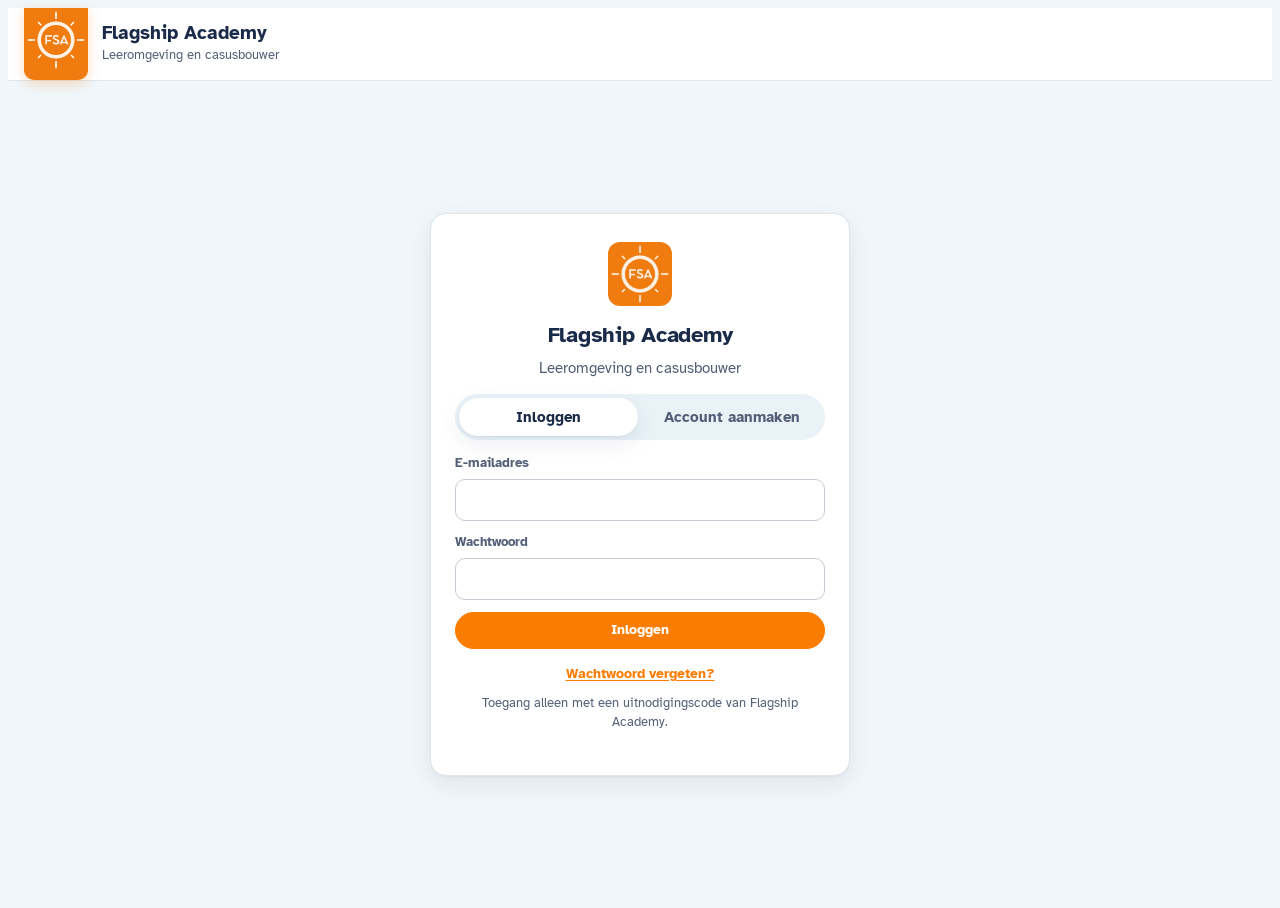
==== commit 083a918c: "Instellingen, filmpjes, opslagbeheer en tests; site toekomstproef - Nieuwe pagina Instellingen voor " ====
--- a/amsterdam/index.html
+++ b/amsterdam/index.html
@@ -3,10 +3,10 @@
 <head>
 <meta charset="utf-8">
 <meta name="viewport" content="width=device-width, initial-scale=1">
-<title>SOR Casusbouwer · Flagship Academy</title>
+<title>Flagship Academy Leeromgeving</title>
 <link rel="icon" type="image/png" href="../assets/icon.png">
 <meta name="robots" content="noindex">
-<meta name="description" content="Casusbouwer van Flagship Academy voor praktijktoets 3 Schipper Open Rondvaartboot: route op de waterkaart, alle opdrachten, feedback van de opleider en PDF-export.">
+<meta name="description" content="Leeromgeving van Flagship Academy: theorie en trainingen voor schippers, en de casusbouwer voor praktijktoets 3 Schipper Open Rondvaartboot.">
 <style>
 @font-face{font-family:"Atkinson Hyperlegible";font-style:normal;font-weight:400;font-display:swap;src:url(../assets/fonts/atkinson-hyperlegible-latin-400-normal.woff2) format("woff2")}
 @font-face{font-family:"Atkinson Hyperlegible";font-style:italic;font-weight:400;font-display:swap;src:url(../assets/fonts/atkinson-hyperlegible-latin-400-italic.woff2) format("woff2")}
@@ -729,14 +729,83 @@
 .sjchk{display:grid;grid-template-columns:repeat(auto-fill,minmax(220px,1fr));gap:4px 14px}
 .sjedit .chk,.sjchk .chk{display:flex;align-items:center;gap:8px;font-size:14px;padding:3px 0}
 .lnode.sjextra .dot{font-weight:800}
+/* vaste menubalk medewerkers */
+.snav{flex-basis:100%;order:10;display:flex;gap:2px;margin:0 -16px;padding:0 12px;border-top:1px solid var(--line);overflow-x:auto;scrollbar-width:none}
+.snav::-webkit-scrollbar{display:none}
+.snav button{appearance:none;background:none;border:0;border-bottom:3px solid transparent;padding:11px 14px 9px;font:inherit;font-size:14.5px;font-weight:700;color:var(--ink-2);cursor:pointer;white-space:nowrap;display:inline-flex;gap:7px;align-items:center}
+.snav button:hover{color:var(--ink);background:var(--panel-2)}
+.snav button.on{color:var(--ink);border-bottom-color:var(--accent)}
+.snav button:focus-visible{outline:2px solid var(--blue);outline-offset:-2px}
+.crumb{display:inline-flex;align-items:center;gap:8px;font-size:14px;color:var(--ink-3)}
+.crumb b{color:var(--ink)}
+.crumb-a{appearance:none;background:none;border:0;padding:4px 2px;font:inherit;font-weight:700;color:var(--blue);cursor:pointer;text-decoration:underline;text-underline-offset:3px}
+.pagetitle{margin:2px 0 14px}
+.ltiles.hulp{grid-template-columns:repeat(auto-fill,minmax(280px,1fr))}
+/* interne training */
+.trlist{list-style:none;margin:0;padding:0;display:flex;flex-direction:column;gap:6px}
+.trrow{width:100%;display:flex;gap:12px;align-items:center;text-align:left;padding:10px 12px;border:1px solid var(--line);border-radius:12px;background:var(--panel);font:inherit;color:inherit;cursor:pointer}
+.trrow:hover{border-color:var(--blue)}.trrow.ok{background:var(--ok-soft);border-color:transparent}
+.tri{width:30px;height:30px;border-radius:50%;display:grid;place-items:center;background:var(--tint);flex-shrink:0;font-size:14px}
+.trrow.ok .tri{background:var(--ok);color:#fff;font-weight:800}
+.trt{display:flex;flex-direction:column}.trt small{color:var(--ink-3)}
+.trles{display:grid;grid-template-columns:1fr 1fr;gap:0;border-radius:16px;overflow:hidden;background:var(--panel);border:1px solid var(--line)}
+.trles-t{padding:26px 28px}.trles-t h1{margin:4px 0 12px}.trles img{width:100%;height:100%;object-fit:cover;min-height:260px}
+.trvideo{width:100%;max-height:70vh;border-radius:14px;background:#000}
+.trpdf{display:flex;flex-direction:column;gap:12px}.trpdf img{width:100%;border-radius:8px;border:1px solid var(--line);background:#fff}
+.trnav{display:flex;justify-content:space-between;gap:10px;margin:18px 0 8px;padding:10px 0;border-top:1px solid var(--line)}
+.trqs{display:flex;flex-direction:column;gap:14px;padding-left:22px}
+.trq{background:var(--panel);border:1px solid var(--line);border-radius:14px;padding:14px 16px}
+.trq.goed{border-color:var(--ok)}.trq.fout{border-color:var(--err)}
+.trqq{font-weight:700;margin:0 0 8px}.trqimg{max-width:min(100%,560px);border-radius:10px;margin:4px 0 8px;border:1px solid var(--line)}
+.tropts{display:flex;flex-direction:column;gap:6px}.tropts.img{flex-direction:row;flex-wrap:wrap}
+.tropt{display:flex;gap:10px;align-items:center;padding:8px 10px;border:1px solid var(--line);border-radius:10px;cursor:pointer}
+.tropts.img .tropt{flex-direction:column;max-width:220px}.tropt img{max-width:200px;border-radius:8px}
+.tropt.on{border-color:var(--blue);background:var(--tint)}.tropt.juist{border-color:var(--ok);background:var(--ok-soft)}.tropt.mis{border-color:var(--err);background:var(--err-soft)}
+.trq-u{margin-top:8px;font-size:14px;color:var(--ink-2)}
+.trres{display:flex;gap:12px;align-items:center;flex-wrap:wrap;padding:12px 14px;border-radius:12px;margin-bottom:12px}
+.trres.ok{background:var(--ok-soft)}.trres.nok{background:var(--warn-soft)}
+@media (max-width:760px){.trles{grid-template-columns:1fr}.trles img{min-height:180px;max-height:240px}}
+.tropt{position:relative}.trmark{margin-left:auto;font-style:normal;font-weight:800}
+.tropt.juist .trmark{color:var(--ok)}.tropt.mis .trmark{color:var(--err)}
+.tropts.img .trmark{margin:0}
+.trq.goed .trq-u b{color:var(--ok)}.trq.fout .trq-u b{color:var(--err)}
+.trteller{margin-top:12px;padding:10px 14px;border-radius:12px;background:var(--panel);border:1px solid var(--line);font-weight:700;box-shadow:var(--shadow)}
 @media (prefers-reduced-motion:reduce){*{animation:none!important;transition:none!important}}
+/* instellingen */
+.inst .lsec{display:flex;flex-direction:column;gap:6px}
+.inst .lsec-h{align-items:center;flex-wrap:wrap}
+.instgrid{display:grid;grid-template-columns:repeat(2,minmax(0,1fr));gap:12px 16px;margin:8px 0 4px}
+.instgrid .field input,.instgrid .field select{width:100%}
+.instcheck{grid-column:1/-1;display:flex;gap:10px;align-items:flex-start;cursor:pointer;font-weight:700}
+.instcheck input{width:20px;height:20px;accent-color:var(--accent);flex:none;margin-top:1px}
+.instcheck small{display:block;font-weight:400;color:var(--ink-3);font-size:13px}
+.instrow{grid-column:1/-1;gap:10px;align-items:center;flex-wrap:wrap}
+.instlist{margin:6px 0;padding-left:20px}.instlist li{margin:5px 0}
+.instmeter{height:12px;border-radius:99px;background:var(--tint-2);overflow:hidden;margin:6px 0 2px}
+.instmeter span{display:block;height:100%;background:var(--ok);border-radius:99px}
+.instmeter span.vol{background:var(--err)}
+@media (max-width:700px){.instgrid{grid-template-columns:1fr}}
+/* melding zonder internet */
+.offbar{position:fixed;left:0;right:0;top:0;z-index:3200;background:var(--err);color:#fff;font-weight:700;font-size:14px;text-align:center;padding:8px max(16px,env(safe-area-inset-left,0px))}
+/* uitlegfilmpjes */
+.modal-card:has(.videobox){max-width:min(960px,100%)}
+.videobox video{display:block;width:100%;max-height:70vh;border-radius:10px;background:#000}
+/* telefoon: het menu schuift opzij (rand vervaagt als hint) en de tellers staan op één rij */
+@media (max-width:900px){.snav{padding-right:34px;-webkit-mask-image:linear-gradient(90deg,#000 calc(100% - 34px),transparent);mask-image:linear-gradient(90deg,#000 calc(100% - 34px),transparent)}}
+@media (max-width:600px){
+  .dash .cards{display:flex!important;overflow-x:auto;gap:8px;margin:0 -16px;padding:0 16px 2px;scrollbar-width:none}
+  .dash .cards::-webkit-scrollbar{display:none}
+  .dash .cards .card{flex:0 0 122px;padding:10px 12px}
+  .dash .row:has(>[data-dact="add"]){flex-direction:row;flex-wrap:wrap;gap:6px;width:100%}
+  .dash [data-dact="add"]{padding:7px 11px;font-size:13px;flex:1 1 auto;justify-content:center}
+}
 </style>
 </head>
 <body>
 <div class="app" id="app">
   <header class="top">
     <a class="logo-tab" href="./" id="homeLink" title="Naar de startpagina" aria-label="Flagship Academy, naar de startpagina"><img id="logoImg" alt=""></a>
-    <div class="brand-t"><div class="b1">Casusbouwer</div><div class="b2">Flagship Academy · Praktijktoets 3 SOR</div></div>
+    <div class="brand-t"><div class="b1">Flagship Academy</div><div class="b2">Leeromgeving en casusbouwer</div></div>
     <div class="prog" id="prog" title="Voortgang van de casus"><div class="bar"><span id="pbar"></span></div><span class="pct" id="ppct">0%</span></div>
     <div class="top-actions" id="topActions"></div>
     <div class="save-state" id="saveState" aria-live="polite"></div>
@@ -944,47 +1013,64 @@
   if(!(window.supabase&&window.supabase.createClient)){showScreen('Geen verbinding','De casusbouwer kan nu geen verbinding maken. Controleer je internetverbinding en probeer het opnieuw.',[['Opnieuw proberen','reload']]);return}
   APP.sb=window.supabase.createClient(SB_URL,SB_KEY,{auth:{persistSession:true,autoRefreshToken:true,detectSessionInUrl:false,storageKey:'sor-casusbouwer-auth'}});
   APP.sb.auth.onAuthStateChange((ev,session)=>{if(ev==='SIGNED_OUT'){APP.user=null;APP.uid=null;APP.lid=null;if(APP.role!=='local')showLogin()}else if(session&&session.user){APP.user=session.user;APP.uid=session.user.id}});
-  showScreen('Casusbouwer laden','Even geduld…',null,true);
+  showScreen('Leeromgeving laden','Even geduld…',null,true);
   let session=null;try{const {data}=await APP.sb.auth.getSession();session=data&&data.session}catch(e){}
-  if(session&&session.user){APP.user=session.user;APP.uid=session.user.id;await afterLogin()}else showLogin()}
+  if(session&&session.user){APP.user=session.user;APP.uid=session.user.id;await afterLogin()}else{showLogin();instLoad().catch(()=>{})}}
 /* duidelijke foutmelding; op een database zonder de nieuwste update (015/016) geen technische tekst */
 const dbOntbreekt=e=>!!e&&/schema cache|does not exist|PGRST205|PGRST204|42P01|42703/i.test(String(e.message||'')+' '+String(e.code||''));
-const foutTekst=(e,actie)=>dbOntbreekt(e)?'Dit onderdeel werkt nog niet: de database moet eerst worden bijgewerkt (zie OVERDRACHT.md, database-update 015 t/m 018).':(actie||'Opslaan')+' is mislukt: '+((e&&e.message)||'onbekende fout');
+const foutTekst=(e,actie)=>dbOntbreekt(e)?'Dit onderdeel werkt nog niet: de database moet eerst worden bijgewerkt (zie OVERDRACHT.md, database-update 015 t/m 019).':(actie||'Opslaan')+' is mislukt: '+((e&&e.message)||'onbekende fout');
 /* gebieden uit de database: namen en volgorde, plus nieuwe gebieden (zonder de kaart, die is groot) */
 async function loadGebieden(){if(!APP.sb)return;try{const {data,error}=await APP.sb.from('gebieden').select('slug,naam,actief,ingebouwd,volgorde,instellingen,traject');APP.verouderd=!!(error&&dbOntbreekt(error));if(error||!data)return;data.sort((a,b)=>(a.volgorde-b.volgorde)||String(a.naam).localeCompare(b.naam));APP.gebieden=data;
   data.forEach(g=>{STAD_NAAM[g.slug]=g.naam;if(!STADS.includes(g.slug)&&(g.actief||APP.isStaff))STADS.push(g.slug)})}catch(e){}}
 const gebiedVan=st=>(APP.gebieden||[]).find(g=>g.slug===st)||null;
-async function afterLogin(){APP.loginTab='in';showScreen('Casusbouwer laden','Even geduld…',null,true);
+/* geslaagd: de kandidaat ziet alleen nog een felicitatiescherm en kan zijn casus downloaden; leeromgeving en casusbouwer zijn dicht */
+const isGeslaagd=()=>!!(APP.lid&&!APP.isStaff&&!APP.isLm&&(APP.lid.rol||'kandidaat')==='kandidaat'&&APP.lid.status==='geslaagd');
+function showGeslaagd(){unsubAll();APP.role='geslaagd';APP.mode='screen';APP.target=null;APP.fb=null;try{LQ=null}catch(e){}showMode('screen');renderTop();
+  const vn=((APP.lid&&APP.lid.naam)||'').trim().split(/\s+/)[0]||'';const op=APP.lid&&APP.lid.geslaagd_op?new Date(APP.lid.geslaagd_op).toLocaleDateString('nl-NL',{day:'numeric',month:'long',year:'numeric'}):'';
+  $('#screen').innerHTML='<div class="screen-card" style="max-width:520px"><img src="'+LOGO.b+'" alt=""><div aria-hidden="true" style="width:72px;height:72px;margin:6px auto 4px;border-radius:50%;display:grid;place-items:center;background:var(--ok-soft);color:var(--ok);font-size:38px;font-weight:800">✓</div>'+
+    '<h2>Gefeliciteerd'+(vn?', '+esc(vn):'')+'!</h2><p>Je bent geslaagd voor praktijktoets 3 Schipper Open Rondvaartboot'+(op?' ('+esc(op)+')':'')+'. Goed gedaan!</p>'+
+    '<p>Je leeromgeving en de casusbouwer zijn nu afgesloten. Je casus kun je hieronder nog downloaden als PDF.</p>'+
+    '<div class="row" style="justify-content:center;gap:10px;flex-wrap:wrap"><button type="button" class="btn primary" data-geslaagd="pdf">Casus downloaden (PDF)</button>'+(cvoAan()?'<button type="button" class="btn" data-top="cvo">CVO’s van de schepen</button>':'')+'<button type="button" class="btn ghost" data-screen="logout">Uitloggen</button></div>'+
+    '<p class="note" style="margin-top:14px">Vragen? Neem contact op met Flagship Academy.</p></div>';
+  subscribeGeslaagd();navPush({k:'geslaagd'})}
+function subscribeGeslaagd(){const id=APP.lid&&APP.lid.id;if(!id||!APP.sb)return;try{const ch=APP.sb.channel('geslaagd-'+id+'-'+uid())
+  .on('postgres_changes',{event:'UPDATE',schema:'public',table:'leden',filter:'id=eq.'+id},p=>{if(p&&p.new&&p.new.status&&p.new.status!=='geslaagd'){APP.lid=Object.assign(APP.lid,p.new);afterLogin()}})
+  .on('postgres_changes',{event:'DELETE',schema:'public',table:'leden'},p=>{if(p&&p.old&&p.old.id===id)showBlocked()})
+  .subscribe();APP.chans.push(ch)}catch(e){}}
+document.addEventListener('click',async e=>{const b=e.target.closest('[data-geslaagd]');if(!b||APP.role!=='geslaagd'||!APP.lid)return;b.disabled=true;
+  try{await casusPdf({id:APP.lid.id,naam:APP.lid.naam,stad:APP.lid.stad||'amsterdam'})}finally{b.disabled=false}});
+async function afterLogin(){APP.loginTab='in';showScreen('Leeromgeving laden','Even geduld…',null,true);
+  try{await instLoad()}catch(e){}
   const {data,error}=await APP.sb.from('leden').select('*').eq('user_id',APP.user.id).maybeSingle();
   if(error){if(/jwt|token/i.test(error.message||'')){await APP.sb.auth.signOut();return}showScreen('Er ging iets mis','Je gegevens konden niet worden geladen. Controleer je internetverbinding en probeer het opnieuw.',[['Opnieuw proberen','reload'],['Uitloggen','logout']]);return}
   if(!data){showClaim();return}
   APP.lid=data;APP.isStaff=data.rol==='medewerker';APP.isLm=data.rol==='leermeester';const st=data.stad||'amsterdam';
   await loadGebieden();
   if(!APP.isStaff&&!APP.isLm&&(PORTAL||st!==CITY.id)){showScreen('Even geduld','Je gaat naar de casusbouwer voor '+(STAD_NAAM[st]||st)+'…',null,true);location.replace(cityUrl(st));return}
-  if(APP.isStaff||APP.isLm){const sp=new URLSearchParams(location.search);if(APP.isStaff&&sp.get('leermodules')){APP.dashView='gebied';APP.gbTab='modules';ME.st=CITY.id;history.replaceState(history.state,'',location.pathname)}openDashboard();const pdfId=sp.get('pdf');if(pdfId&&APP.isStaff||pdfId&&APP.isLm){history.replaceState(history.state,'',location.pathname);setTimeout(()=>casusPdfId(pdfId),300)}const op=sp.get('open');if(op){history.replaceState(history.state,'',location.pathname);openCasus(op,'staff')}}else if(LEER_LIVE)openLeer(true);else openCasus(data.id,'kandidaat')}
-function loginCard(inner){return'<div class="screen-card login"><img src="'+LOGO.b+'" alt="Flagship Academy"><h2>Casusbouwer</h2><p>Praktijktoets 3 SOR · Flagship Academy</p>'+inner+'</div>'}
+  if(APP.isStaff||APP.isLm){const sp=new URLSearchParams(location.search);if(APP.isStaff&&sp.get('leermodules')){APP.dashView='leeromgeving';APP.gbTab='modules';ME.st=CITY.id;history.replaceState(history.state,'',location.pathname)}openDashboard();const pdfId=sp.get('pdf');if(pdfId&&APP.isStaff||pdfId&&APP.isLm){history.replaceState(history.state,'',location.pathname);setTimeout(()=>casusPdfId(pdfId),300)}const op=sp.get('open');if(op){history.replaceState(history.state,'',location.pathname);openCasus(op,'staff')}}else if(isGeslaagd())showGeslaagd();else if(LEER_LIVE)openLeer(true);else openCasus(data.id,'kandidaat')}
+function loginCard(inner){return'<div class="screen-card login"><img src="'+LOGO.b+'" alt="Flagship Academy"><h2>Flagship Academy</h2><p>Leeromgeving en casusbouwer</p>'+inner+'</div>'}
 function showLogin(msg){unsubAll();APP.role='login';APP.target=null;APP.mode='screen';showMode('screen');renderTop();const t=APP.loginTab;
   const tabs='<div class="seg" role="tablist"><button type="button" role="tab" data-ltab="in" aria-selected="'+(t==='in')+'">Inloggen</button><button type="button" role="tab" data-ltab="up" aria-selected="'+(t==='up')+'">Account aanmaken</button></div>';
   const fin='<form id="loginForm" class="lform" novalidate><div class="field"><label for="lEmail">E-mailadres</label><input id="lEmail" type="email" autocomplete="email" required></div><div class="field"><label for="lPw">Wachtwoord</label><input id="lPw" type="password" autocomplete="current-password" required></div><div class="lerr" id="lErr" role="alert"></div><button class="btn primary" type="submit">Inloggen</button><button type="button" class="linkbtn" data-lact="forgot">Wachtwoord vergeten?</button></form>';
   const fup='<form id="signupForm" class="lform" novalidate><p class="note">Je hebt een uitnodigingscode van Flagship Academy nodig.</p><div class="field"><label for="sCode">Uitnodigingscode</label><input id="sCode" type="text" autocomplete="off" autocapitalize="characters" spellcheck="false" placeholder="ABCD-EFGH" required></div><div class="field"><label for="sEmail">E-mailadres</label><input id="sEmail" type="email" autocomplete="email" required></div><div class="field"><label for="sPw">Kies een wachtwoord (minstens 8 tekens)</label><input id="sPw" type="password" autocomplete="new-password" minlength="8" required></div><div class="lerr" id="lErr" role="alert"></div><button class="btn primary" type="submit">Account aanmaken</button></form>';
-  $('#screen').innerHTML=loginCard(tabs+(t==='in'?fin:fup)+'<p class="note small">Toegang alleen met een uitnodigingscode van Flagship Academy.'+(PRIVACY_LIVE?' <button type="button" class="linkbtn" data-lact="privacy">Privacyverklaring</button>':'')+'</p>');
+  $('#screen').innerHTML=loginCard(tabs+(t==='in'?fin:fup)+'<p class="note small">Toegang alleen met een uitnodigingscode van Flagship Academy.'+'<span class="pvslot">'+(privacyLive()?' '+PV_KNOP:'')+'</span>'+'</p>');
   if(msg)setLErr(msg)}
 function showClaim(msg){unsubAll();APP.role='login';APP.mode='screen';showMode('screen');renderTop();
   $('#screen').innerHTML=loginCard('<form id="claimForm" class="lform" novalidate><p class="note">Je bent ingelogd als <b>'+esc(APP.user&&APP.user.email||'')+'</b>, maar je account is nog niet gekoppeld. Vul de uitnodigingscode in die je van Flagship Academy hebt gekregen.</p><div class="field"><label for="cCode">Uitnodigingscode</label><input id="cCode" type="text" autocomplete="off" autocapitalize="characters" spellcheck="false" placeholder="ABCD-EFGH" required></div><div class="lerr" id="lErr" role="alert"></div><button class="btn primary" type="submit">Koppelen</button><button type="button" class="linkbtn" data-lact="logout">Uitloggen</button></form>');
   if(msg)setLErr(msg)}
 /* privacyverklaring (AVG) */
-const PRIVACY_LIVE=false;
-const PV=t=>'<span class="pvfill">['+t+']</span>';
+/* gegevens komen uit Instellingen (tabel instellingen, sleutel privacy); wat nog ontbreekt staat tussen [haken] */
+const PV=(k,t)=>{const v=String((APP.inst.privacy||{})[k]||'').trim();if(!v)return'<span class="pvfill">['+t+']</span>';if(k==='datum'){const d=new Date(v+'T12:00:00');return esc(isNaN(d)?v:d.toLocaleDateString('nl-NL',{day:'numeric',month:'long',year:'numeric'}))}return esc(v)};
 function privacyHtml(){const sec=(h,b)=>'<h3>'+h+'</h3>'+b;
-  return'<div class="pvtext"><p class="note">Versie '+PV('datum')+'. In deze verklaring lees je welke gegevens Flagship Academy verwerkt als je de leeromgeving en de casusbouwer gebruikt, waarom, en welke rechten je hebt.</p>'+
-  sec('Wie is verantwoordelijk?','<p>Flagship Academy B.V., '+PV('adres')+', KvK '+PV('KvK-nummer')+'. Vragen over je gegevens stel je via '+PV('e-mailadres')+'.</p>')+
+  return'<div class="pvtext"><p class="note">Versie '+PV('datum','datum')+'. In deze verklaring lees je welke gegevens Flagship Academy verwerkt als je de leeromgeving en de casusbouwer gebruikt, waarom, en welke rechten je hebt.</p>'+
+  sec('Wie is verantwoordelijk?','<p>Flagship Academy B.V., '+PV('adres','adres')+', KvK '+PV('kvk','KvK-nummer')+'. Vragen over je gegevens stel je via '+PV('email','e-mailadres')+'.</p>')+
   sec('Welke gegevens?','<ul><li><b>Account:</b> je naam, e-mailadres, wachtwoord (versleuteld opgeslagen) en je vaargebied.</li><li><b>Casus:</b> wat je in de casusbouwer invult, zoals geboortedatum, CBR-relatienummer, opstaplocatie, gegevens van het schip, je route, teksten en foto’s die je toevoegt.</li><li><b>Theorie:</b> je antwoorden, scores en voortgang in de leeromgeving.</li><li><b>Feedback:</b> de feedback die je opleider of leermeester op je casus geeft.</li></ul><p>We gebruiken geen advertentie- of volgcookies. Alleen je inlogsessie wordt in je browser bewaard, zodat je ingelogd blijft.</p>')+
-  sec('Waarvoor?','<p>Om je op te leiden voor het kwalificatiecertificaat Schipper open rondvaartboot (SOR): je theorie en casus voor praktijktoets 3 voorbereiden, je voortgang volgen en je feedback geven. Je geboortedatum en CBR-relatienummer staan op de casus die je bij het CBR-examen gebruikt.</p><p>We verwerken je gegevens omdat dat nodig is voor de opleiding die je bij ons volgt (uitvoering van de overeenkomst).</p><p>Na het inleveren laten we je casus met hulp van AI (Claude van Anthropic) analyseren, zodat je opleider sneller feedback kan geven. Je naam, geboortedatum, CBR-relatienummer en foto’s gaan daarbij niet mee. Je opleider beoordeelt alle feedback zelf voordat je die te zien krijgt.</p>')+
-  sec('Wie kan je gegevens zien?','<ul><li>Medewerkers van Flagship Academy.</li><li>Leermeesters die aan jou of aan jouw vaargebied zijn gekoppeld.</li></ul><p>We verkopen je gegevens niet en delen ze niet met anderen. Je casus geef je zelf af bij het CBR.</p>')+
-  sec('Waar staan je gegevens?','<p>De gegevens staan in een beveiligde database van Supabase op servers in de Europese Unie (Ierland). De website wordt gehost door '+PV('hostingpartij')+'. Met deze partijen '+PV('is / wordt')+' een verwerkersovereenkomst gesloten. Feedback-e-mails worden verstuurd via '+PV('maildienst')+'.</p>')+
-  sec('Hoe lang?','<p>We bewaren je gegevens zolang je de opleiding volgt en daarna nog '+PV('termijn, bijvoorbeeld 12 maanden')+'. Daarna verwijderen we je account, je casus, je foto’s en je feedback.</p>')+
+  sec('Waarvoor?','<p>Om je op te leiden voor het kwalificatiecertificaat Schipper open rondvaartboot (SOR): je theorie en casus voor praktijktoets 3 voorbereiden, je voortgang volgen en je feedback geven. Je geboortedatum en CBR-relatienummer staan op de casus die je bij het CBR-examen gebruikt.</p><p>We verwerken je gegevens omdat dat nodig is voor de opleiding die je bij ons volgt (uitvoering van de overeenkomst).</p>'+(aiAan()?'<p>Na het inleveren laten we je casus met hulp van AI (Claude van Anthropic) analyseren, zodat je opleider sneller feedback kan geven. Je naam, geboortedatum, CBR-relatienummer en foto’s gaan daarbij niet mee. Je opleider beoordeelt alle feedback zelf voordat je die te zien krijgt.</p>':'')+'')+
+  sec('Wie kan je gegevens zien?','<ul><li>Medewerkers van Flagship Academy.</li><li>Leermeesters die aan jou, aan jouw groep of aan jouw vaargebied zijn gekoppeld.</li></ul><p>We verkopen je gegevens niet en delen ze niet met anderen. Je casus geef je zelf af bij het CBR.</p>')+
+  sec('Waar staan je gegevens?','<p>De gegevens staan in een beveiligde database van Supabase op servers in de Europese Unie (Ierland). De website wordt gehost door '+PV('hosting','hostingpartij')+'. Met deze partijen '+((APP.inst.privacy||{}).verwerker==='wordt'?'wordt':'is')+' een verwerkersovereenkomst gesloten. Feedback-e-mails worden verstuurd via '+PV('maildienst','maildienst')+'.</p>')+
+  sec('Hoe lang?','<p>We bewaren je gegevens zolang je de opleiding volgt en daarna nog '+PV('termijn','termijn, bijvoorbeeld 12 maanden')+'. Daarna verwijderen we je account, je casus, je foto’s en je feedback.</p>')+
   sec('Beveiliging','<p>De verbinding is versleuteld (https), je wachtwoord wordt versleuteld opgeslagen en iedereen ziet alleen de gegevens die bij zijn rol horen. Een account aanmaken kan alleen met een persoonlijke uitnodigingscode.</p>')+
-  sec('Jouw rechten','<p>Je mag je gegevens inzien, laten verbeteren of laten verwijderen. Je kunt ook bezwaar maken, de verwerking laten beperken of je gegevens opvragen om mee te nemen. Stuur daarvoor een e-mail naar '+PV('e-mailadres')+'. We reageren binnen een maand. Ben je niet tevreden, dan kun je een klacht indienen bij de Autoriteit Persoonsgegevens.</p>')+'</div>'}
+  sec('Jouw rechten','<p>Je mag je gegevens inzien, laten verbeteren of laten verwijderen. Je kunt ook bezwaar maken, de verwerking laten beperken of je gegevens opvragen om mee te nemen. Stuur daarvoor een e-mail naar '+PV('email','e-mailadres')+'. We reageren binnen een maand. Ben je niet tevreden, dan kun je een klacht indienen bij de Autoriteit Persoonsgegevens.</p>')+'</div>'}
 async function showPrivacy(){await modalBox('Privacyverklaring','',privacyHtml(),'Sluiten',null)}
 document.addEventListener('click',e=>{if(e.target.closest('[data-lact="privacy"]'))showPrivacy()});
 function setLErr(t,info){const el=$('#lErr');if(!el)return;el.textContent=t||'';el.classList.toggle('info',!!info)}
@@ -1012,7 +1098,7 @@
 
 /* casus */
 function applyLid(r){APP.meta.status=r.status==='uitgenodigd'?'bezig':r.status;APP.meta.ingeleverdOp=r.ingeleverd_op;APP.meta.geslaagdOp=r.geslaagd_op;APP.targetNaam=r.naam;APP.targetEmail=r.email||'';APP.targetStad=r.stad||'amsterdam'}
-async function openCasus(id,role){unsubAll();await flushNow();APP.role=role;APP.target=id;APP.exists=false;APP.dirty.clear();APP.fb=null;APP.meta={};APP.fbDirty=false;APP.lastRev=null;APP.ai=null;clearTimeout(APP.aiT);
+async function openCasus(id,role){if(role==='kandidaat'&&isGeslaagd()){showGeslaagd();return}unsubAll();await flushNow();APP.role=role;APP.target=id;APP.exists=false;APP.dirty.clear();APP.fb=null;APP.meta={};APP.fbDirty=false;APP.lastRev=null;APP.ai=null;clearTimeout(APP.aiT);
   showScreen('Casus laden','Even geduld…',null,true);
   const [c,f,l]=await Promise.all([APP.sb.from('casussen').select('*').eq('kandidaat_id',id).maybeSingle(),APP.sb.from('feedback').select('*').eq('kandidaat_id',id).maybeSingle(),APP.sb.from('leden').select('*').eq('id',id).maybeSingle()]);
   if(APP.target!==id)return;
@@ -1029,7 +1115,7 @@
   .on('postgres_changes',{event:'*',schema:'public',table:'casussen',filter:'kandidaat_id=eq.'+id},p=>{const n=p&&p.new;if(n&&n.rev&&n.rev===APP.lastRev)return;refreshCasus()})
   .on('postgres_changes',{event:'*',schema:'public',table:'feedback',filter:'kandidaat_id=eq.'+id},()=>refreshFb())
   .on('postgres_changes',{event:'*',schema:'public',table:'ai_concept',filter:'kandidaat_id=eq.'+id},()=>{if(APP.role==='staff')aiLoad(id).then(()=>{if(APP.mode==='edit'&&!panel.contains(document.activeElement))renderPanel()})})
-  .on('postgres_changes',{event:'UPDATE',schema:'public',table:'leden',filter:'id=eq.'+id},p=>{if(p&&p.new&&APP.target===id){applyLid(p.new);renderTop();if(state.ui.step==='controle')renderPanel()}})
+  .on('postgres_changes',{event:'UPDATE',schema:'public',table:'leden',filter:'id=eq.'+id},p=>{if(p&&p.new&&APP.target===id&&APP.role==='kandidaat'&&p.new.status==='geslaagd'){if(APP.lid)APP.lid.status='geslaagd';showGeslaagd();return}if(p&&p.new&&APP.target===id){applyLid(p.new);renderTop();if(state.ui.step==='controle')renderPanel()}})
   .on('postgres_changes',{event:'DELETE',schema:'public',table:'leden'},p=>{if(p&&p.old&&p.old.id===id&&APP.target===id){if(APP.role==='kandidaat')showBlocked();else{toast('Deze kandidaat is verwijderd');openDashboard()}}})
   .subscribe();APP.chans.push(ch)}catch(e){}}
 let rcT=null;
@@ -1060,7 +1146,7 @@
   if(status==='ingeleverd')aiStart(APP.isStaff?id:(APP.target||(APP.lid&&APP.lid.id)),APP.isStaff?'handmatig':'inleveren',true);
   if(id===APP.target){APP.meta.status=status;if(APP.lid&&APP.lid.id===id)APP.lid.status=status;if(status==='ingeleverd')APP.meta.ingeleverdOp=nowIso();if(status==='geslaagd')APP.meta.geslaagdOp=nowIso();renderTop();renderBanner();if(state.ui.step==='controle')renderPanel()}
   if(APP.mode==='dash')loadRoster();
-  toast(status==='ingeleverd'?'Casus ingeleverd bij Flagship Academy':status==='geslaagd'?'Gemarkeerd als geslaagd':'Status bijgewerkt')}catch(e){dbError(e,'status')}}
+  toast(status==='ingeleverd'?'Casus ingeleverd bij Flagship Academy':status==='geslaagd'?'Gemarkeerd als geslaagd. De kandidaat ziet nu alleen nog het felicitatiescherm.':'Status bijgewerkt')}catch(e){dbError(e,'status')}}
 
 /* feedback per e-mail naar de kandidaat (Edge Function feedback-mail; anders via het eigen mailprogramma) */
 function fbMailRow(){if(!APP.targetEmail)return'<span class="note">Versturen kan zodra de kandidaat een account heeft.</span>';return'<button type="button" class="btn sm" data-top-mail>Feedback naar kandidaat sturen</button>'+(APP.fbMailOp?'<span class="note">Laatst verstuurd '+esc(fmtDate(APP.fbMailOp))+'</span>':'')}
@@ -1094,8 +1180,8 @@
   if(st.k==='step'){if(APP.mode==='edit'&&(st.id||null)===(APP.target||null)&&(st.role===APP.role||APP.role==='local')){setStep(st.step);return}
     if(st.role==='voorbeeld'&&APP.isStaff){unsubAll();APP.role='voorbeeld';APP.target=null;APP.fb=null;state=exampleState();enterEditor();setStep(st.step);return}
     if(st.id&&APP.sb){try{await flushNow()}catch(_){}await openCasus(st.id,st.role);if(APP.target===st.id)setStep(st.step)}return}
-  if(st.k==='dash'&&APP.sb&&(APP.isStaff||APP.isLm)){try{await flushNow()}catch(_){}openDashboard();return}
-  if(st.k==='leer'&&APP.lid){if(APP.mode!=='leer'){if(APP.isStaff||APP.isLm)openLeerPreview();else await openLeer(false)}LQ=null;LV.v=['les','extra','home','start','voortgang','mod'].includes(st.v)?st.v:'start';if(st.v==='mod'){MV.v='les';MV.q=null}if(st.v==='extra'){GXV.v=st.gx||'home';GXV.i=st.i||0;GXV.q=null}LV.id=st.id||null;renderLeer();leerScroll()}
+  if(st.k==='dash'&&APP.sb&&(APP.isStaff||APP.isLm)){try{await flushNow()}catch(_){}APP.dashView=st.v||'';openDashboard();return}
+  if(st.k==='leer'&&APP.lid){if(APP.mode!=='leer'){if(APP.isStaff||APP.isLm)openLeerPreview();else await openLeer(false)}LQ=null;LV.v=['les','extra','home','start','voortgang','mod','tr'].includes(st.v)?st.v:'start';LV.u=st.u==null?null:st.u;APP.trQ=null;if(st.v==='mod'){MV.v='les';MV.q=null}if(st.v==='extra'){GXV.v=st.gx||'home';GXV.i=st.i||0;GXV.q=null}LV.id=st.id||null;renderLeer();leerScroll()}
 }finally{NAV.busy=false}});
 
 /* ---------- route analysis ---------- */
@@ -1248,18 +1334,38 @@
 function renderTop(){const t=$('#topActions');const r=APP.role,m=APP.mode;$('#prog').style.display=(m==='edit')?'':'none';let h='';
   if(m==='edit'&&r==='local')h='<button class="btn ghost sm" type="button" data-top="new">Nieuwe casus</button><button class="btn ghost sm" type="button" data-top="example">Voorbeeld</button><button class="btn ghost sm" type="button" data-top="backup">Back-up</button><label class="btn ghost sm" for="fileImport">Openen</label><input type="file" id="fileImport" accept=".json,application/json" hidden>';
   else if(m==='edit'&&r==='kandidaat')h=(LEER_LIVE?'<button class="btn soft sm" type="button" data-top="leer">Leeromgeving</button>':'')+statusPill(APP.meta.status)+whoChip()+'<button class="btn ghost sm" type="button" data-top="logout">Uitloggen</button>';
-  else if(m==='edit'&&r==='staff'){h='<button class="btn soft sm" type="button" data-top="dash">← Kandidaten</button><span class="who"><b>'+esc(APP.targetNaam||state.kandidaat.naam||'Kandidaat')+'</b></span>'+(APP.isLm?statusPill(APP.meta.status):'<label class="sr" for="stSel">Status</label><select id="stSel" data-top-status style="width:auto;border-radius:99px;padding:6px 12px;font-size:13px;font-weight:700">'+[['bezig','Bezig'],['ingeleverd','Ingeleverd'],['geslaagd','Geslaagd']].map(o=>'<option value="'+o[0]+'"'+((APP.meta.status||'bezig')===o[0]?' selected':'')+'>'+o[1]+'</option>').join('')+'</select>')+(APP.targetEmail?'<button class="btn primary sm" type="button" data-top="mail" title="'+esc(APP.targetEmail)+'">Feedback mailen</button>':'')}
-  else if(m==='edit'&&r==='voorbeeld')h='<button class="btn soft sm" type="button" data-top="dash">← Kandidaten</button><span class="pill acc">Voorbeeldcasus · niet opgeslagen</span>';
+  else if(m==='edit'&&r==='staff'){h='<nav class="crumb" aria-label="Kruimelpad"><button type="button" class="crumb-a" data-top="dash">Kandidaten</button><span aria-hidden="true">›</span><b>'+esc(APP.targetNaam||state.kandidaat.naam||'Kandidaat')+'</b></nav>'+(APP.isLm?statusPill(APP.meta.status):'<label class="sr" for="stSel">Status</label><select id="stSel" data-top-status style="width:auto;border-radius:99px;padding:6px 12px;font-size:13px;font-weight:700">'+[['bezig','Bezig'],['ingeleverd','Ingeleverd'],['geslaagd','Geslaagd']].map(o=>'<option value="'+o[0]+'"'+((APP.meta.status||'bezig')===o[0]?' selected':'')+'>'+o[1]+'</option>').join('')+'</select>')+(APP.targetEmail?'<button class="btn primary sm" type="button" data-top="mail" title="'+esc(APP.targetEmail)+'">Feedback mailen</button>':'')}
+  else if(m==='edit'&&r==='voorbeeld')h='<nav class="crumb" aria-label="Kruimelpad"><button type="button" class="crumb-a" data-top="hulp">Hulpmiddelen</button><span aria-hidden="true">›</span><b>Voorbeeldcasus</b></nav><span class="pill acc">Niet opgeslagen</span>';
   else if(m==='leer'&&r==='leer')h=(casusOpen()?'<button class="btn soft sm" type="button" data-top="casus">Naar je casus</button>':'')+whoChip()+'<button class="btn ghost sm" type="button" data-top="logout">Uitloggen</button>';
-  else if(m==='leer')h='<button class="btn soft sm" type="button" data-top="dash">← Kandidaten</button><span class="pill acc">Voorbeeld leeromgeving · alleen in deze browser</span><button class="btn ghost sm" type="button" data-top="leer-reset">Voortgang wissen</button>';
-  else if(m==='dash')h='<button class="btn soft sm" type="button" data-top="leer-view">Leeromgeving</button>'+(APP.isLm?'':'<button class="btn soft sm" type="button" data-top="example-view">Voorbeeldcasus</button>')+(typeof cvoAan==='function'&&cvoAan()?'<button class="btn soft sm" type="button" data-top="cvo">CVO\'s</button>':'')+(APP.isStaff?(APP.dashView==='gebied'?'<button class="btn soft sm" type="button" data-top="kandidaten">← Kandidaten</button>':'')+'<button class="btn soft sm'+(APP.dashView==='voortgang'?' on':'')+'" type="button" data-top="voortgang" aria-pressed="'+(APP.dashView==='voortgang')+'">'+(APP.dashView==='voortgang'?'← Kandidaten':'Voortgang')+'</button>':'')+whoChip()+'<button class="btn ghost sm" type="button" data-top="logout">Uitloggen</button>';
-  t.innerHTML=h}
+  else if(m==='leer')h='<nav class="crumb" aria-label="Kruimelpad"><button type="button" class="crumb-a" data-top="hulp">Hulpmiddelen</button><span aria-hidden="true">›</span><b>Voorbeeld leeromgeving</b></nav><span class="pill acc">Alleen in deze browser</span><button class="btn ghost sm" type="button" data-top="leer-reset">Voortgang wissen</button>';
+  else if(m==='dash')h=whoChip()+'<button class="btn ghost sm" type="button" data-top="logout">Uitloggen</button>';
+  t.innerHTML=h;renderNav()}
 function whoChip(){if(!APP.lid)return'';const n=APP.lid.naam||'';return'<span class="who"><span class="av" aria-hidden="true">'+esc((n.trim()[0]||'?').toUpperCase())+'</span><span>'+(APP.isStaff?'Medewerker':APP.isLm?'Leermeester':'Ingelogd als')+' <b>'+esc(n)+'</b></span></span>'}
 function fillWho(){}
-$('#topActions').addEventListener('click',e=>{const b=e.target.closest('[data-top]');if(!b)return;const a=b.dataset.top;
+function topAct(a){
   if(a==='new')newCase();else if(a==='example')confirmBox('Voorbeeldcasus laden?','De huidige casus in deze browser wordt vervangen door de voorbeeldcasus.','Voorbeeld laden').then(y=>{if(y){state=exampleState();enterEditor();saveLocal()}});
   else if(a==='backup')downloadBackup();else if(a==='dash'){flushNow().then(openDashboard)}else if(a==='example-view'&&!APP.isLm){unsubAll();APP.role='voorbeeld';APP.target=null;APP.fb=null;state=exampleState();enterEditor()}
-  else if(a==='mail')mailFeedback();else if(a==='leer')flushNow().then(()=>openLeer(false));else if(a==='casus'){if(APP.lid&&casusOpen())openCasus(APP.lid.id,'kandidaat')}else if(a==='leer-view')openLeerPreview();else if(a==='cvo')openCvoMenu();else if(a==='kandidaten'){APP.dashView='';renderTop();renderDash()}else if(a==='voortgang'){APP.dashView=APP.dashView==='voortgang'?'':'voortgang';renderTop();renderDash();window.scrollTo(0,0)}else if(a==='leer-reset')confirmBox('Voortgang wissen?','Je voorbeeldvoortgang in deze browser wordt gewist.','Wissen').then(y=>{if(y){try{localStorage.removeItem(PV_KEY)}catch(e){}openLeerPreview()}});else if(a==='logout')logout();else if(a==='login')showLogin()});
+  else if(a==='mail')mailFeedback();else if(a==='leer')flushNow().then(()=>openLeer(false));else if(a==='casus'){if(APP.lid&&casusOpen())openCasus(APP.lid.id,'kandidaat')}else if(a==='leer-view')openLeerPreview();else if(a==='cvo')openCvoMenu();else if(a==='kandidaten')navTo('');else if(['groepen','voortgang','leeromgeving','gebied','hulp','instellingen'].includes(a))navTo(a);else if(a.indexOf('video-')===0)videoOpen(a.slice(6));else if(a==='tr-view'){openLeerPreview().then(()=>trOpen('kvb',null))}else if(a==='leer-reset')confirmBox('Voortgang wissen?','Je voorbeeldvoortgang in deze browser wordt gewist.','Wissen').then(y=>{if(y){try{localStorage.removeItem(PV_KEY)}catch(e){}openLeerPreview()}});else if(a==='logout')logout();else if(a==='login')showLogin()}
+document.addEventListener('click',e=>{const b=e.target.closest('[data-top]');if(!b||b.disabled)return;topAct(b.dataset.top)});
+/* vaste menubalk voor medewerkers en leermeesters (onder de bovenbalk, op elk scherm) */
+const NAV_ITEMS=[['','kandidaten','👥','Kandidaten'],['groepen','groepen','🎓','Examengroepen'],['voortgang','voortgang','📊','Voortgang'],['leeromgeving','leeromgeving','📚','Leeromgeving'],['gebied','gebied','🗺️','Vaargebieden'],['hulp','hulp','🧰','Hulpmiddelen'],['instellingen','instellingen','⚙️','Instellingen']];
+function navActief(){const m=APP.mode;if(m==='dash')return APP.dashView||'';if(m==='edit')return APP.role==='voorbeeld'?'hulp':'';if(m==='leer')return'hulp';return null}
+function renderNav(){const b1=$('.brand-t .b1'),b2=$('.brand-t .b2');if(b1&&b2){if(b1.dataset.org==null){b1.dataset.org=b1.innerHTML;b2.dataset.org=b2.innerHTML}const tr=APP.role==='leer'&&APP.lid&&!heeftSor(APP.lid);b1.innerHTML=b1.dataset.org;b2.innerHTML=tr?'Interne trainingen':b2.dataset.org}
+let n=$('#snav');const zie=!!(APP.lid&&(APP.isStaff||APP.isLm)&&['dash','edit','leer'].includes(APP.mode)&&APP.role!=='kandidaat'&&APP.role!=='leer');
+  if(!n){n=document.createElement('nav');n.id='snav';n.className='snav';n.setAttribute('aria-label','Hoofdmenu');$('header.top').appendChild(n)}
+  n.hidden=!zie;document.getElementById('app').classList.toggle('has-nav',zie);if(!zie){n.innerHTML='';return}const act=navActief();
+  n.innerHTML=NAV_ITEMS.filter(x=>APP.isStaff||x[0]===''||x[0]==='hulp').map(x=>'<button type="button" data-top="'+x[1]+'"'+(act===x[0]?' class="on" aria-current="page"':'')+'><span aria-hidden="true">'+x[2]+'</span>'+x[3]+'</button>').join('')}
+async function navTo(v){if(!(APP.isStaff||APP.isLm))return;if(APP.isLm&&!['','hulp'].includes(v))v='';
+  if(v==='leeromgeving'&&!['sjablonen','modules','trainingen'].includes(APP.gbTab))APP.gbTab='sjablonen';if(v==='gebied'&&!['gebieden','nieuw'].includes(APP.gbTab))APP.gbTab='gebieden';
+  APP.dashView=v;if(APP.mode!=='dash'){try{await flushNow()}catch(e){}openDashboard();return}navPush({k:'dash',v});renderTop();renderDash();window.scrollTo(0,0)}
+/* pagina Hulpmiddelen */
+function renderHulp(){const kaart=(act,ico,kop,sub)=>'<button type="button" class="ltile" data-top="'+act+'"><span class="ltile-i" aria-hidden="true">'+ico+'</span><span class="ltile-t"><b>'+kop+'</b><span>'+sub+'</span></span><span class="ltile-go" aria-hidden="true">→</span></button>';
+  $('#dash').innerHTML='<div class="dash-in"><div class="eyebrow">'+(APP.isStaff?'Medewerkers':'Leermeesters')+'</div><h1 class="pagetitle">Hulpmiddelen</h1><div class="ltiles hulp">'+
+    (typeof cvoAan==='function'&&cvoAan()?kaart('cvo','📄','CVO’s van de schepen','Pagina 2 van het certificaat van onderzoek downloaden'):'')+
+    (APP.isLm?'':kaart('example-view','⚓','Voorbeeldcasus','Een volledig ingevulde casus om te laten zien of te vergelijken'))+
+    kaart('leer-view','📖','Voorbeeld SOR-leeromgeving','Zo ziet de theorie eruit voor een kandidaat')+
+    kaart('tr-view','⛵','Voorbeeld Schipper KVB – Basic Training','Zo ziet de interne training eruit voor een schipper')+
+    kaart('video-sor','🎬','Filmpje: zo werkt het SOR-traject','Het uitlegfilmpje dat kandidaten in hun leeromgeving zien')+kaart('video-casus','🎬','Filmpje: zo werkt de casusbouwer','Het uitlegfilmpje dat kandidaten in hun leeromgeving zien')+'</div></div>'}
 $('#topActions').addEventListener('change',async e=>{if(e.target.id==='fileImport'){const f=e.target.files&&e.target.files[0];e.target.value='';if(!f)return;try{const data=JSON.parse(await f.text());if(!data||!data.kandidaat)throw new Error('format');state=loadCasus(data);state.ui={step:'kandidaat'};enterEditor();saveLocal();toast('Casus geopend')}catch(err){toast('Dit bestand is geen back-up van de casusbouwer.',true)}}
   if(e.target.matches('[data-top-status]'))setStatus(APP.target,e.target.value)});
 function stepStatus(id){const cs=CHECKS.filter(c=>c.step===id);if(id==='controle'){const all=CHECKS.length,ok=CHECKS.filter(c=>c.ok).length;return ok===all?'done':(ok?'part':'todo')}if(!cs.length)return'todo';const ok=cs.filter(c=>c.ok).length;return ok===cs.length?'done':(ok?'part':'todo')}
@@ -1362,9 +1468,9 @@
 
 /* ---------- dashboard ---------- */
 let rosterT=null;const debRoster=()=>{clearTimeout(rosterT);rosterT=setTimeout(loadRoster,400)};
-function openDashboard(){unsubAll();sjToepassen(null);if(APP.dashMap==null){try{APP.dashMap=localStorage.getItem('sor-dash-map')||'alle';APP.dashSort=localStorage.getItem('sor-dash-sort')||'bijgewerkt'}catch(e){APP.dashMap='alle'}}APP.role='dash';APP.mode='dash';APP.target=null;APP.fb=null;navPush({k:'dash'});if(APP.isLm&&APP.dashFilter==='team')APP.dashFilter='actief';showMode('dash');renderTop();renderDash();loadRoster();
+function openDashboard(){unsubAll();sjToepassen(null);if(APP.dashMap==null){try{APP.dashMap=localStorage.getItem('sor-dash-map')||'alle';APP.dashSort=localStorage.getItem('sor-dash-sort')||'bijgewerkt'}catch(e){APP.dashMap='alle'}}APP.role='dash';APP.mode='dash';APP.target=null;APP.fb=null;if(APP.isLm&&!['','hulp'].includes(APP.dashView||''))APP.dashView='';navPush({k:'dash',v:APP.dashView||''});if(APP.isLm&&APP.dashFilter==='team')APP.dashFilter='actief';showMode('dash');renderTop();renderDash();loadRoster();
   try{const ch=APP.sb.channel('dash-'+uid()).on('postgres_changes',{event:'*',schema:'public',table:'leden'},debRoster).on('postgres_changes',{event:'*',schema:'public',table:'casussen'},debRoster).on('postgres_changes',{event:'*',schema:'public',table:'feedback'},debRoster).on('postgres_changes',{event:'*',schema:'public',table:'theorie'},debRoster).on('postgres_changes',{event:'*',schema:'public',table:'leermeester_toegang'},debRoster).on('postgres_changes',{event:'*',schema:'public',table:'leermeester_gebied'},debRoster).on('postgres_changes',{event:'*',schema:'public',table:'groepen'},debRoster).subscribe();APP.chans.push(ch)}catch(e){}}
-const LEDEN_COLS='id,naam,rol,code,user_id,email,status,stad,aangemaakt,gekoppeld_op,ingeleverd_op,geslaagd_op,casus_vrij,groep_id,examen_op,generale_op,vrij_nodig,vrij_verstuurd_op,vrij_geupload_op,vrij_geregistreerd_op,stappen,casussen(voortgang,bijgewerkt),feedback(stappen),theorie(xp,hoofdstukken,geslaagd_op,data),sjabloon_id';
+const LEDEN_COLS='id,naam,rol,code,user_id,email,status,stad,aangemaakt,gekoppeld_op,ingeleverd_op,geslaagd_op,casus_vrij,groep_id,examen_op,generale_op,vrij_nodig,vrij_verstuurd_op,vrij_geupload_op,vrij_geregistreerd_op,stappen,casussen(voortgang,bijgewerkt),feedback(stappen),theorie(xp,hoofdstukken,geslaagd_op,data),sjabloon_id,trainingen';
 /* PDF van een casus downloaden zonder de casus te openen. Hoort de kandidaat bij een ander vaargebied,
    dan gaat het via de casusbouwer van dat gebied (andere kaart): ?pdf=<id>. */
 async function casusPdf(r){const st=r.stad||'amsterdam';
@@ -1377,17 +1483,19 @@
   catch(e){console.error(e);toast('Het maken van de PDF is mislukt.',true)}
   finally{state=s0;R=r0;window.__pdfBusy=false}}
 async function casusPdfId(id){const {data}=await APP.sb.from('leden').select('id,naam,stad').eq('id',id).maybeSingle();if(data)await casusPdf(data);else toast('Deze kandidaat bestaat niet (meer).',true)}
-async function loadRoster(){if(!APP.sb)return;const [q,lt,lg,gr,cb]=await Promise.all([APP.sb.from('leden').select(LEDEN_COLS).order('aangemaakt',{ascending:false}),APP.isStaff?APP.sb.from('leermeester_toegang').select('leermeester_id,kandidaat_id'):Promise.resolve({data:[],error:null}),APP.sb.from('leermeester_gebied').select('leermeester_id,stad'),APP.sb.from('groepen').select('*'),APP.isStaff||APP.isLm?APP.sb.from('cbr_bevestiging').select('kandidaat_id,naam,geupload'):Promise.resolve({data:[],error:null})]);
+async function loadRoster(){if(!APP.sb)return;const [q,lt,lg,gr,cb,lgr]=await Promise.all([APP.sb.from('leden').select(LEDEN_COLS).order('aangemaakt',{ascending:false}),APP.isStaff?APP.sb.from('leermeester_toegang').select('leermeester_id,kandidaat_id'):Promise.resolve({data:[],error:null}),APP.sb.from('leermeester_gebied').select('leermeester_id,stad'),APP.sb.from('groepen').select('*'),APP.isStaff||APP.isLm?APP.sb.from('cbr_bevestiging').select('kandidaat_id,naam,geupload'):Promise.resolve({data:[],error:null}),APP.isStaff||APP.isLm?APP.sb.from('leermeester_groep').select('leermeester_id,groep_id'):Promise.resolve({data:[],error:null})]);
   let {data,error}=q;
   /* database zonder migratie 015 (kolom leden.stappen bestaat nog niet): zonder die kolom opnieuw laden */
-  if(error&&/sjabloon_id/.test(error.message||'')){const r=await APP.sb.from('leden').select(LEDEN_COLS.replace(',sjabloon_id','')).order('aangemaakt',{ascending:false});data=r.data;error=r.error}
-  if(error&&/stappen/.test(error.message||'')){const r=await APP.sb.from('leden').select(LEDEN_COLS.replace(',stappen,',',').replace(',sjabloon_id','')).order('aangemaakt',{ascending:false});data=r.data;error=r.error}
+  if(error&&/trainingen/.test(error.message||'')){const r=await APP.sb.from('leden').select(LEDEN_COLS.replace(',trainingen','')).order('aangemaakt',{ascending:false});data=r.data;error=r.error}
+  if(error&&/sjabloon_id/.test(error.message||'')){const r=await APP.sb.from('leden').select(LEDEN_COLS.replace(',sjabloon_id','').replace(',trainingen','')).order('aangemaakt',{ascending:false});data=r.data;error=r.error}
+  if(error&&/stappen/.test(error.message||'')){const r=await APP.sb.from('leden').select(LEDEN_COLS.replace(',stappen,',',').replace(',sjabloon_id','').replace(',trainingen','')).order('aangemaakt',{ascending:false});data=r.data;error=r.error}
   if(error){dbError(error,'laden');return}
   APP.roster=(data||[]).map(r=>Object.assign({},r,{cas:one(r.casussen),fbk:one(r.feedback),th:one(r.theorie)}));APP.staffNames={};APP.roster.forEach(r=>{if((r.rol==='medewerker'||r.rol==='leermeester')&&r.user_id)APP.staffNames[r.user_id]=r.naam});
   APP.lmOf={};APP.lmFor={};((lt&&lt.data)||[]).forEach(x=>{(APP.lmOf[x.leermeester_id]=APP.lmOf[x.leermeester_id]||[]).push(x.kandidaat_id);(APP.lmFor[x.kandidaat_id]=APP.lmFor[x.kandidaat_id]||[]).push(x.leermeester_id)});
   if(gr&&!gr.error)APP.groepen=gr.data||[];
   APP.cbrAll={};if(cb&&!cb.error)(cb.data||[]).forEach(x=>{APP.cbrAll[x.kandidaat_id]=x});
   APP.lmGeb={};((lg&&!lg.error&&lg.data)||[]).forEach(x=>{(APP.lmGeb[x.leermeester_id]=APP.lmGeb[x.leermeester_id]||[]).push(x.stad)});
+  APP.lmGroepOk=!!(lgr&&!lgr.error);APP.lmGroep={};APP.lmGroepVan={};((APP.lmGroepOk&&lgr.data)||[]).forEach(x=>{(APP.lmGroep[x.groep_id]=APP.lmGroep[x.groep_id]||[]).push(x.leermeester_id);(APP.lmGroepVan[x.leermeester_id]=APP.lmGroepVan[x.leermeester_id]||[]).push(x.groep_id)});
   if(APP.lid){const me=APP.roster.find(r=>r.id===APP.lid.id);if(me)APP.lid=Object.assign(APP.lid,{naam:me.naam})}
   try{await aiLoadAll()}catch(e){}
   try{await sjLaadAlles()}catch(e){}
@@ -1403,10 +1511,13 @@
   return k==='az'?nm:k==='za'?(a,b)=>nm(b,a):k==='nieuw'?(a,b)=>add(b).localeCompare(add(a)):k==='oud'?(a,b)=>add(a).localeCompare(add(b)):(a,b)=>upd(b).localeCompare(upd(a))}
 const avatar=r=>'<span class="av" aria-hidden="true">'+esc((r.naam.trim()[0]||'?').toUpperCase())+'</span>';
 const lmNames=id=>{const k=APP.roster.find(x=>x.id===id);const st=(k&&k.stad)||'amsterdam';const ids=new Set(APP.lmFor[id]||[]);const out=[...ids].map(l=>{const r=APP.roster.find(x=>x.id===l);return r?r.naam:''}).filter(Boolean);
-  Object.keys(APP.lmGeb||{}).forEach(l=>{if(ids.has(l)||!(APP.lmGeb[l]||[]).includes(st))return;const r=APP.roster.find(x=>x.id===l);if(r)out.push(r.naam+' (heel '+STAD_NAAM[st]+')')});return out};
+  Object.keys(APP.lmGeb||{}).forEach(l=>{if(ids.has(l)||!(APP.lmGeb[l]||[]).includes(st))return;const r=APP.roster.find(x=>x.id===l);if(r)out.push(r.naam+' (heel '+STAD_NAAM[st]+')')});
+  const kg=k&&groepOf(k);if(kg)((APP.lmGroep&&APP.lmGroep[kg.id])||[]).forEach(l=>{if(ids.has(l)||((APP.lmGeb||{})[l]||[]).includes(st))return;const r=APP.roster.find(x=>x.id===l);if(r)out.push(r.naam+' (groep '+kg.naam+')')});return out};
 const gebChips=r=>'<div class="gebchips" role="group" aria-label="Vaargebieden van '+esc(r.naam)+'">'+STADS.map(st=>{const on=(APP.lmGeb[r.id]||[]).includes(st);return'<button type="button" class="chip'+(on?' on':'')+'" data-dact="gebied" data-id="'+esc(r.id)+'" data-stad="'+st+'" aria-pressed="'+on+'" title="'+(on?'Klik om '+STAD_NAAM[st]+' uit te zetten':'Klik om '+esc(r.naam)+' alle kandidaten uit '+STAD_NAAM[st]+' te laten zien')+'">'+(on?'✓ ':'')+STAD_NAAM[st]+'</button>'}).join('')+'</div>';
 /* CVO's downloaden: knop in de bovenste balk, alleen voor medewerkers en leermeesters */
-function cvoAan(){return!!(CITY.boats&&(APP.isStaff||APP.isLm))}
+/* CVO's: medewerkers en leermeesters op de Amsterdamse site, en elke kandidaat uit Amsterdam (ook na het slagen) */
+const cvoKandidaat=()=>!!(APP.lid&&!APP.isStaff&&!APP.isLm&&(APP.lid.rol||'kandidaat')==='kandidaat'&&(APP.lid.stad||'amsterdam')==='amsterdam');
+function cvoAan(){return!!(typeof BOATS!=='undefined'&&BOATS.some(b=>b.cvo)&&((CITY.boats&&(APP.isStaff||APP.isLm))||cvoKandidaat()))}
 async function cvoBlob(pad){try{const r=await fetch(CITY.assets+'assets/cvo/'+pad);return r.ok?await r.blob():null}catch(e){return null}}
 function saveBlob(blob,naam){const a=document.createElement('a');a.href=URL.createObjectURL(blob);a.download=naam;document.body.appendChild(a);a.dispatchEvent(new MouseEvent('click',{bubbles:false}));setTimeout(()=>{URL.revokeObjectURL(a.href);a.remove()},1500)}
 async function cvoVol(id,btn){const bt=BOATS.find(b=>b.id===id);if(!bt||!bt.vol)return;if(btn)btn.disabled=true;try{const b=await cvoBlob(id+'.pdf');if(!b){toast('Het CVO van '+bt.naam+' kon niet worden geladen.',true);return}saveBlob(b,'CVO '+bt.naam+'.pdf')}finally{if(btn)btn.disabled=false}}
@@ -1419,7 +1530,7 @@
     const doc=new J({unit:'mm',format:'a4'}),W=210,H=297,M=10;let w=W-2*M,h=w*bt.cvo[1]/bt.cvo[0];if(h>H-2*M){h=H-2*M;w=h*bt.cvo[0]/bt.cvo[1]}
     doc.setProperties({title:'CVO '+bt.naam+' (pagina 2)'});doc.addImage(du,'JPEG',(W-w)/2,(H-h)/2,w,h);doc.save('CVO '+bt.naam+' (pagina 2).pdf')}
   finally{if(btn)btn.disabled=false}}
-function renderDash(){if(APP.mode!=='dash')return;if(APP.dashView==='voortgang'&&APP.isStaff){renderVoortgang();return}if(APP.dashView==='gebied'&&APP.isStaff){renderGebiedBouwer();return}const lm=APP.isLm;let f=APP.dashFilter;if(lm&&f==='team')f='actief';if(f==='actie'||f==='groepen')f='actief';
+function renderDash(){if(APP.mode!=='dash')return;if(APP.dashView==='voortgang'&&APP.isStaff){renderVoortgang();return}if(gbPagina()&&APP.isStaff){renderGebiedBouwer();return}if(APP.dashView==='hulp'){renderHulp();return}if(APP.dashView==='groepen'&&APP.isStaff){renderGroepen();return}if(APP.dashView==='instellingen'&&APP.isStaff){renderInstellingen();return}const lm=APP.isLm;let f=APP.dashFilter;if(lm&&f==='team')f='actief';if(f==='actie'||f==='groepen')f='actief';
   const map=STADS.includes(APP.dashMap)?APP.dashMap:'alle',q=(APP.dashQ||'').trim().toLowerCase(),qc=q.replace(/[^a-z0-9]/g,'');
   const qm=r=>!q||(r.naam||'').toLowerCase().includes(q)||(r.email||'').toLowerCase().includes(q)||(qc.length>=3&&(r.code||'').toLowerCase().includes(qc));
   const kandAll=APP.roster.filter(r=>r.rol==='kandidaat');const kand=kandAll.filter(r=>(map==='alle'||(r.stad||'amsterdam')===map)&&qm(r)),team=APP.roster.filter(r=>(r.rol==='medewerker'||r.rol==='leermeester')&&qm(r));
@@ -1428,19 +1539,19 @@
   let h='<div class="dash-in"><div class="row" style="justify-content:space-between;align-items:flex-end"><div><div class="eyebrow">'+(lm?'Leermeester':'Medewerkers')+'</div><h1>'+(lm?'Mijn kandidaten':'Kandidaten')+'</h1></div>'+(lm?'':'<div class="row"><button type="button" class="btn primary" data-dact="add" data-rol="kandidaat">+ Kandidaat toevoegen</button><button type="button" class="btn" data-dact="add" data-rol="leermeester">+ Leermeester toevoegen</button><button type="button" class="btn" data-dact="add" data-rol="medewerker">+ Medewerker toevoegen</button></div>')+'</div>';
   if(APP.verouderd&&APP.isStaff)h+='<div class="tj-alert" role="status"><div><b>De database is nog niet bijgewerkt.</b> Extra gebied, Termijnen en stappen, Leermodules en het uploaden van de CBR-bevestiging werken pas na database-update 015 en 016 (zie OVERDRACHT.md).</div></div>';
   const FOLDER='<svg viewBox="0 0 24 24" aria-hidden="true"><path d="M3 6.5A1.5 1.5 0 0 1 4.5 5h4.6l2 2h8.4A1.5 1.5 0 0 1 21 8.5v9a1.5 1.5 0 0 1-1.5 1.5h-15A1.5 1.5 0 0 1 3 17.5z"/></svg>';
-  h+='<div class="dbar"><div class="folders" role="tablist" aria-label="Mappen">'+[['alle','Alle kandidaten',kandAll.length]].concat(STADS.map(c=>[c,STAD_NAAM[c],kandAll.filter(r=>(r.stad||'amsterdam')===c).length])).map(t=>'<button type="button" role="tab" class="folder'+(map===t[0]?' on':'')+'" aria-selected="'+(map===t[0])+'" data-dmap="'+t[0]+'">'+(t[0]==='alle'?'':FOLDER)+'<span>'+t[1]+'</span><b>'+t[2]+'</b></button>').join('')+''+(APP.isStaff?'<button type="button" class="folder add" data-dact="gebied-bouwer">+ Extra gebied</button>':'')+'</div><div class="dsearch"><label class="sr" for="dashSearch">Zoeken</label><input id="dashSearch" type="search" autocomplete="off" placeholder="Zoek op naam, e-mail of code" value="'+esc(APP.dashQ||'')+'"></div><div class="dsort"><label for="dashSort">Sorteren</label><select id="dashSort">'+SORTS.filter(o=>trajectZichtbaar()||!['deadline','examen'].includes(o[0])).map(o=>'<option value="'+o[0]+'"'+((APP.dashSort||'bijgewerkt')===o[0]?' selected':'')+'>'+o[1]+'</option>').join('')+'</select></div></div>';
+  h+='<div class="dbar"><div class="folders" role="tablist" aria-label="Mappen">'+[['alle','Alle kandidaten',kandAll.length]].concat(STADS.map(c=>[c,STAD_NAAM[c],kandAll.filter(r=>(r.stad||'amsterdam')===c).length])).map(t=>'<button type="button" role="tab" class="folder'+(map===t[0]?' on':'')+'" aria-selected="'+(map===t[0])+'" data-dmap="'+t[0]+'">'+(t[0]==='alle'?'':FOLDER)+'<span>'+t[1]+'</span><b>'+t[2]+'</b></button>').join('')+'</div><div class="dsearch"><label class="sr" for="dashSearch">Zoeken</label><input id="dashSearch" type="search" autocomplete="off" placeholder="Zoek op naam, e-mail of code" value="'+esc(APP.dashQ||'')+'"></div><div class="dsort"><label for="dashSort">Sorteren</label><select id="dashSort">'+SORTS.filter(o=>trajectZichtbaar()||!['deadline','examen'].includes(o[0])).map(o=>'<option value="'+o[0]+'"'+((APP.dashSort||'bijgewerkt')===o[0]?' selected':'')+'>'+o[1]+'</option>').join('')+'</select></div></div>';
   h+='<div class="cards"><div class="card"><div class="k">Actief</div><div class="v">'+cnt.actief+'</div></div>'+(lm?'':'<div class="card"><div class="k">Nog niet gestart</div><div class="v">'+cnt.nieuw+'</div></div>')+(LEER_LIVE?'<div class="card"><div class="k">Theorie gehaald</div><div class="v">'+cnt.theorie+'</div></div>':'')+'<div class="card"><div class="k">Ingeleverd</div><div class="v">'+cnt.ingeleverd+'</div></div><div class="card"><div class="k">Geslaagd</div><div class="v">'+cnt.geslaagd+'</div></div></div>';
   const tabs=[['actief','Actief'],['ingeleverd','Ingeleverd'],['geslaagd','Geslaagd']].concat(lm?[]:[['team','Team']]);
   h+='<div class="tabs" role="tablist">'+tabs.map(t=>'<button type="button" role="tab" aria-selected="'+(f===t[0])+'" class="chip'+(f===t[0]?' on':'')+'" data-dfilter="'+t[0]+'">'+t[1]+' ('+cnt[t[0]]+')</button>').join('')+'</div>';
   const codeCell=r=>r.user_id?'<small>Account gekoppeld</small>':lm?'<small>Nog geen account</small>':(r.code?'<small>Code: <button type="button" class="linkbtn mono" data-dact="code" data-id="'+esc(r.id)+'">'+esc(fmtCode(r.code))+'</button></small>':'<small>Geen account</small>');
   if(f==='team'){h+=team.length?'<div class="tbl-wrap"><table class="tbl dtbl"><thead><tr><th>Naam</th><th>Rol</th><th>Toegang</th><th>Toegevoegd</th><th></th></tr></thead><tbody>'+team.slice().sort(dashSorter()).map(r=>{const me=APP.lid&&r.id===APP.lid.id;const isLm=r.rol==='leermeester';const ks=(APP.lmOf[r.id]||[]).map(k=>{const x=APP.roster.find(y=>y.id===k);return x?x.naam:''}).filter(Boolean);
-      return'<tr><td class="c-person"><div class="person">'+avatar(r)+'<div><b>'+esc(r.naam)+'</b>'+(me?' <span class="pill unk">jij</span>':'')+codeCell(r)+'</div></div></td><td data-l="Rol"><span class="pill '+(isLm?'blue':'unk')+'">'+ROL_LABEL[r.rol]+'</span></td><td class="c-wide" data-l="Toegang">'+(isLm?gebChips(r)+(ks.length?'<small>Losse kandidaten: '+esc(ks.join(', '))+'</small>':''):'<span class="note">Alle</span>')+'</td><td data-l="Toegevoegd" class="c-date">'+esc(fmtDate(r.aangemaakt))+'</td><td class="c-act"><div class="acts">'+(isLm?'<button type="button" class="btn sm primary" data-dact="koppel" data-id="'+esc(r.id)+'">Losse kandidaten</button>':'')+('<button type="button" class="btn sm soft amore" data-dact="menu" data-id="'+esc(r.id)+'" aria-haspopup="menu" aria-label="Meer acties voor '+esc(r.naam)+'" title="Meer acties">⋯</button>')+'</div></td></tr>'}).join('')+'</tbody></table></div>':'<p class="note">Nog geen teamleden.</p>'}
+      return'<tr><td class="c-person"><div class="person">'+avatar(r)+'<div><b>'+esc(r.naam)+'</b>'+(me?' <span class="pill unk">jij</span>':'')+codeCell(r)+'</div></div></td><td data-l="Rol"><span class="pill '+(isLm?'blue':'unk')+'">'+ROL_LABEL[r.rol]+'</span></td><td class="c-wide" data-l="Toegang">'+(isLm?gebChips(r)+(ks.length?'<small>Losse kandidaten: '+esc(ks.join(', '))+'</small>':'')+lmGroepTxt(r):'<span class="note">Alle</span>')+'</td><td data-l="Toegevoegd" class="c-date">'+esc(fmtDate(r.aangemaakt))+'</td><td class="c-act"><div class="acts">'+(isLm?'<button type="button" class="btn sm primary" data-dact="koppel" data-id="'+esc(r.id)+'">Losse kandidaten</button>':'')+('<button type="button" class="btn sm soft amore" data-dact="menu" data-id="'+esc(r.id)+'" aria-haspopup="menu" aria-label="Meer acties voor '+esc(r.naam)+'" title="Meer acties">⋯</button>')+'</div></td></tr>'}).join('')+'</tbody></table></div>':'<p class="note">Nog geen teamleden.</p>'}
   else if(f==='groepen'&&!lm){h+=groepenView(q)}
   else{const list=f==='actie'?kand.filter(actieNodig).sort((a,b)=>(eersteDl(a)-eersteDl(b))||a.naam.localeCompare(b.naam)):kand.filter(r=>f==='actief'?r.status!=='geslaagd':r.status===f).sort(dashSorter());
     h+=list.length?'<div class="tbl-wrap"><table class="tbl dtbl"><thead><tr><th>Kandidaat</th>'+(showTh?'<th>Theorie</th>':'')+'<th>Casus</th><th>Status</th>'+(trajectZichtbaar()?'<th>Traject</th>':'')+'<th></th></tr></thead><tbody>'+list.map(r=>{const v=(r.cas&&r.cas.voortgang)||0;const st=(r.fbk&&r.fbk.stappen)||{};const open=Object.values(st).filter(x=>x&&x.status==='aanpassen').length,okc=Object.values(st).filter(x=>x&&x.status==='ok').length;const lmn=lm?[]:lmNames(r.id);
-      return'<tr><td class="c-person"><div class="person">'+avatar(r)+'<div><b>'+esc(r.naam)+'</b> '+stadPill(r)+aiPill(r)+codeCell(r)+(lmn.length?'<small>Leermeester: '+esc(lmn.join(', '))+'</small>':'')+'</div></div></td>'+(showTh?'<td data-l="Theorie">'+((LEER_LIVE||(r.stad||'amsterdam')!=='amsterdam')?thCell(r):'<span class="note">–</span>')+'</td>':'')+'<td data-l="Casus"><div class="row nw" style="gap:6px"><div class="pbar"><span style="width:'+v+'%"></span></div><span class="num">'+v+'%</span></div><small class="note">'+esc(r.cas?'Bijgewerkt '+ago(r.cas.bijgewerkt):'Nog niet begonnen')+'</small></td><td data-l="Status" class="c-status">'+stPill(r.status)+(open?'<span class="pill acc">'+open+(open===1?' aanpassing':' aanpassingen')+'</span>':okc?'<span class="pill ok">'+okc+' akkoord</span>':'')+'</td>'+(trajectZichtbaar()?'<td data-l="Traject" class="c-traject">'+trCell(r)+'</td>':'')+'<td class="c-act"><div class="acts"><button type="button" class="btn sm primary" data-dact="open" data-id="'+esc(r.id)+'">Openen</button>'+(lm?'':'<button type="button" class="btn sm soft amore" data-dact="menu" data-id="'+esc(r.id)+'" aria-haspopup="menu" aria-label="Meer acties voor '+esc(r.naam)+'" title="Meer acties">⋯</button>')+'</div></td></tr>'}).join('')+'</tbody></table></div>':'<p class="note">'+(q?'Geen kandidaten gevonden voor “'+esc(APP.dashQ.trim())+'”'+(map!=='alle'?' in de map '+STAD_NAAM[map]:'')+'.':map!=='alle'&&!kand.length?'De map '+STAD_NAAM[map]+' is nog leeg.':'')+(q||(map!=='alle'&&!kand.length)?'':(lm?(f==='actief'&&!kand.length?'Er zijn nog geen kandidaten aan je gekoppeld. Een medewerker van Flagship Academy kan kandidaten aan je koppelen.':'Geen kandidaten in deze lijst.'):(f==='actief'&&!kand.length?'Nog geen kandidaten. Klik op “Kandidaat toevoegen” om te beginnen.':'Geen kandidaten in deze lijst.')))+'</p>'}
-  h+=lm?'<div class="info"><b>Zo werkt het</b><ol><li>'+((APP.lmGeb&&APP.lid&&(APP.lmGeb[APP.lid.id]||[]).length)?'Je ziet alle kandidaten uit '+esc(APP.lmGeb[APP.lid.id].map(s=>STAD_NAAM[s]).join(' en '))+', en de kandidaten die een medewerker los aan je heeft gekoppeld. Nieuwe kandidaten uit dat gebied verschijnen vanzelf.':'Je ziet de kandidaten die een medewerker aan je heeft gekoppeld.')+'</li><li>Klik op <b>Openen</b> om de casus te bekijken. Bij elke stap kun je feedback geven: <b>Akkoord</b> of <b>Aanpassen</b>, met een toelichting.</li><li>De kandidaat ziet je feedback direct. Met <b>Feedback mailen</b> stuur je een samenvatting.</li></ol></div></div>'
-    :'<div class="info"><b>Zo werkt het</b><ol><li>Klik op <b>Kandidaat toevoegen</b> en vul de naam in. Je krijgt een uitnodigingscode en een bericht om te versturen.</li><li>De kandidaat opent de casusbouwer, kiest <b>Account aanmaken</b> en vult de code in. Elke code werkt één keer.</li>'+(LEER_LIVE?(LEER_GATE?'<li>De kandidaat begint in de <b>leeromgeving</b>. Na de eindtoets gaat de casus open. Klik op de theorie-voortgang om details te zien of de casus eerder vrij te geven.</li>':'<li>De kandidaat begint in de <b>leeromgeving</b> en kan meteen naar de casus. Klik op de theorie-voortgang om per hoofdstuk de scores te zien.</li>'):'')+'<li>Zet kandidaten in een <b>groep</b> met een datum voor de generale en het examen (tab <b>Groepen</b>), of geef iemand via <b>⋯</b> → <b>Traject en datums</b> een eigen datum. Casus en vrijstelling moeten een week voor de generale rond zijn. Onder <b>Voortgang → Actie nodig</b> zie je wie achterloopt. '+(TRAJECT_KANDIDAAT?'De kandidaat ziet zijn deadlines en een waarschuwing in de leeromgeving.':'Kandidaten en leermeesters zien dit nog niet; in de voorbeeld-leeromgeving zie je hoe het voor kandidaten wordt.')+'</li><li>Een <b>leermeester</b> ziet alleen de kandidaten die je koppelt. Onder <b>Team</b> klik je op een vaargebied (bijvoorbeeld <b>Groningen</b>): de leermeester ziet dan alle kandidaten uit dat gebied, ook nieuwe. Met <b>Losse kandidaten</b> koppel je daarnaast losse kandidaten. Hij kan hun casus bekijken en feedback geven, maar niets wijzigen of beheren.</li>'+(cvoAan()?'<li>CVO van een schip nodig? Klik bovenin op <b>CVO\'s</b>. Leermeesters hebben die knop ook.</li>':'')+'<li>Wachtwoord vergeten? Klik bij de kandidaat op <b>⋯</b> → <b>Nieuwe code</b>. Het oude account vervalt, de casus blijft bewaard.</li><li>Geslaagd? Klik op <b>⋯</b> → <b>Verwijderen</b>. Dat wist de casus, de feedback, de foto’s en het account definitief.</li></ol></div></div>';
+      return'<tr><td class="c-person"><div class="person">'+avatar(r)+'<div><b>'+esc(r.naam)+'</b> '+stadPill(r)+aiPill(r)+trPill(r)+codeCell(r)+(lmn.length?'<small>Leermeester: '+esc(lmn.join(', '))+'</small>':'')+'</div></div></td>'+(showTh?'<td data-l="Theorie">'+((LEER_LIVE||(r.stad||'amsterdam')!=='amsterdam')?thCell(r):'<span class="note">–</span>')+'</td>':'')+'<td data-l="Casus"><div class="row nw" style="gap:6px"><div class="pbar"><span style="width:'+v+'%"></span></div><span class="num">'+v+'%</span></div><small class="note">'+esc(r.cas?'Bijgewerkt '+ago(r.cas.bijgewerkt):'Nog niet begonnen')+'</small></td><td data-l="Status" class="c-status">'+stPill(r.status)+(open?'<span class="pill acc">'+open+(open===1?' aanpassing':' aanpassingen')+'</span>':okc?'<span class="pill ok">'+okc+' akkoord</span>':'')+'</td>'+(trajectZichtbaar()?'<td data-l="Traject" class="c-traject">'+trCell(r)+'</td>':'')+'<td class="c-act"><div class="acts"><button type="button" class="btn sm primary" data-dact="open" data-id="'+esc(r.id)+'">Openen</button>'+(lm?'':'<button type="button" class="btn sm soft amore" data-dact="menu" data-id="'+esc(r.id)+'" aria-haspopup="menu" aria-label="Meer acties voor '+esc(r.naam)+'" title="Meer acties">⋯</button>')+'</div></td></tr>'}).join('')+'</tbody></table></div>':'<p class="note">'+(q?'Geen kandidaten gevonden voor “'+esc(APP.dashQ.trim())+'”'+(map!=='alle'?' in de map '+STAD_NAAM[map]:'')+'.':map!=='alle'&&!kand.length?'De map '+STAD_NAAM[map]+' is nog leeg.':'')+(q||(map!=='alle'&&!kand.length)?'':(lm?(f==='actief'&&!kand.length?'Er zijn nog geen kandidaten aan je gekoppeld. Een medewerker van Flagship Academy kan kandidaten aan je koppelen.':'Geen kandidaten in deze lijst.'):(f==='actief'&&!kand.length?'Nog geen kandidaten. Klik op “Kandidaat toevoegen” om te beginnen.':'Geen kandidaten in deze lijst.')))+'</p>'}
+  h+=lm?'<div class="info"><b>Zo werkt het</b><ol><li>'+((APP.lmGeb&&APP.lid&&(APP.lmGeb[APP.lid.id]||[]).length)?'Je ziet alle kandidaten uit '+esc(APP.lmGeb[APP.lid.id].map(s=>STAD_NAAM[s]).join(' en '))+', en de kandidaten die een medewerker los aan je heeft gekoppeld. Nieuwe kandidaten uit dat gebied verschijnen vanzelf.':'Je ziet de kandidaten die een medewerker aan je heeft gekoppeld.')+lmMijnGroepenTxt()+'</li><li>Klik op <b>Openen</b> om de casus te bekijken. Bij elke stap kun je feedback geven: <b>Akkoord</b> of <b>Aanpassen</b>, met een toelichting.</li><li>De kandidaat ziet je feedback direct. Met <b>Feedback mailen</b> stuur je een samenvatting.</li></ol></div></div>'
+    :'<div class="info"><b>Zo werkt het</b><ol><li>Klik op <b>Kandidaat toevoegen</b> en vul de naam in. Je krijgt een uitnodigingscode en een bericht om te versturen.</li><li>De kandidaat opent de website, kiest <b>Account aanmaken</b> en vult de code in. Elke code werkt één keer.</li>'+(LEER_LIVE?(LEER_GATE?'<li>De kandidaat begint in de <b>leeromgeving</b>. Na de eindtoets gaat de casus open. Klik op de theorie-voortgang om details te zien of de casus eerder vrij te geven.</li>':'<li>De kandidaat begint in de <b>leeromgeving</b> en kan meteen naar de casus. Klik op de theorie-voortgang om per hoofdstuk de scores te zien.</li>'):'')+'<li>Zet kandidaten in een <b>groep</b> met een datum voor de generale en het examen (menu <b>Examengroepen</b>), of geef iemand via <b>⋯</b> → <b>Traject en datums</b> een eigen datum. Casus en vrijstelling moeten een week voor de generale rond zijn. Onder <b>Voortgang → Actie nodig</b> zie je wie achterloopt. '+(TRAJECT_KANDIDAAT?'De kandidaat ziet zijn deadlines en een waarschuwing in de leeromgeving.':'Kandidaten en leermeesters zien dit nog niet; in de voorbeeld-leeromgeving zie je hoe het voor kandidaten wordt.')+'</li><li>Een <b>leermeester</b> ziet alleen de kandidaten die je koppelt. Onder <b>Team</b> klik je op een vaargebied (bijvoorbeeld <b>Groningen</b>): de leermeester ziet dan alle kandidaten uit dat gebied, ook nieuwe. Met <b>Losse kandidaten</b> koppel je daarnaast losse kandidaten, en bij <b>Examengroepen</b> koppel je een leermeester aan een hele groep. Hij kan hun casus bekijken en feedback geven, maar niets wijzigen of beheren.</li>'+(cvoAan()?'<li>CVO van een schip nodig? Ga naar <b>Hulpmiddelen</b> → <b>CVO’s van de schepen</b>. Leermeesters en kandidaten uit Amsterdam kunnen er ook bij.</li>':'')+'<li>Wachtwoord vergeten? Klik bij de kandidaat op <b>⋯</b> → <b>Nieuwe code</b>. Het oude account vervalt, de casus blijft bewaard.</li><li>Geslaagd? Klik op <b>⋯</b> → <b>Markeren als geslaagd</b>. De kandidaat ziet dan alleen nog een felicitatiescherm en kan de casus downloaden. Met <b>Verwijderen</b> wis je de casus, de feedback, de foto’s en het account definitief.</li><li>Privacyverklaring, AI-feedback, opslag en back-up regel je bij <b>Instellingen</b>.</li></ol></div></div>';
   $('#dash').innerHTML=h}
 function codeMessage(r,code){const url=r.rol==='kandidaat'?cityUrl(r.stad||'amsterdam'):ROOT();const from=(APP.lid&&APP.lid.naam)||'Flagship Academy';
   if(r.rol==='medewerker')return'Hoi '+r.naam+',\n\nJe bent toegevoegd als medewerker in de casusbouwer van Flagship Academy:\n'+url+'\n\nKies "Account aanmaken" en vul deze code in: '+fmtCode(code)+'\nDe code werkt één keer.\n\nGroet,\n'+from;
@@ -1451,9 +1562,10 @@
 async function copyText(t){try{await navigator.clipboard.writeText(t);return true}catch(e){const ta=document.createElement('textarea');ta.value=t;ta.style.position='fixed';ta.style.opacity='0';document.body.appendChild(ta);ta.select();let ok=false;try{ok=document.execCommand('copy')}catch(_){}ta.remove();return ok}}
 $('#modal').addEventListener('click',async e=>{const b=e.target.closest('[data-copy]');if(!b)return;const el=document.getElementById(b.dataset.copy);const t=el?(el.value!=null&&el.tagName==='TEXTAREA'?el.value:el.textContent):'';if(await copyText(t)){const o=b.textContent;b.textContent='Gekopieerd ✓';setTimeout(()=>b.textContent=o,1500)}else toast('Kopiëren lukt niet. Selecteer de tekst en kopieer hem zelf.',true)});
 async function addPerson(rol){const intro={medewerker:'Een medewerker ziet alle kandidaten, kan feedback geven en casussen aanpassen, en kan mensen toevoegen en verwijderen.',leermeester:'Een leermeester ziet alleen de kandidaten die je aan hem koppelt: een heel vaargebied (alle kandidaten uit bijvoorbeeld Groningen, ook nieuwe) of losse kandidaten. Dat stel je in onder Team. Hij kan hun casus bekijken en feedback geven, maar niets wijzigen of beheren.',kandidaat:'Vul de naam van de kandidaat in. Je krijgt daarna een uitnodigingscode.'}[rol];
-  const ok=await modalBox(ROL_LABEL[rol]+' toevoegen',intro,'<div class="field"><label for="mName">Naam</label><input id="mName" type="text" autocomplete="off" maxlength="120"></div>'+(rol==='kandidaat'?'<div class="field"><label for="mStad">Vaargebied</label><select id="mStad">'+stadOpts(STADS.includes(APP.dashMap)?APP.dashMap:'amsterdam')+'</select></div>':''),'Toevoegen','Annuleren',()=>{const i=$('#mName');if(i)i.focus()});
-  if(!ok)return;const naam=(($('#mName')||{}).value||'').trim();const stad=rol==='kandidaat'?(($('#mStad')||{}).value||'amsterdam'):'amsterdam';if(!naam){toast('Vul een naam in.',true);return}
+  const ok=await modalBox(ROL_LABEL[rol]+' toevoegen',intro,'<div class="field"><label for="mName">Naam</label><input id="mName" type="text" autocomplete="off" maxlength="120"></div>'+(rol==='kandidaat'?'<div class="field"><label for="mStad">Vaargebied</label><select id="mStad">'+stadOpts(STADS.includes(APP.dashMap)?APP.dashMap:'amsterdam')+'</select></div><div class="field"><span class="lbl">Leeromgeving</span><div class="klist">'+TR_KEUZE.map((k,i)=>'<label class="kopt"><input type="checkbox" data-trk="'+k[0]+'"'+(i===0?' checked':'')+'> <span><b>'+esc(k[1])+'</b> <small>'+esc(k[2])+'</small></span></label>').join('')+'</div></div>':''),'Toevoegen','Annuleren',()=>{const i=$('#mName');if(i)i.focus()});
+  if(!ok)return;const trk=rol==='kandidaat'?TR_KEUZE.map(k=>k[0]).filter(k=>{const c=document.querySelector('[data-trk="'+k+'"]');return c&&c.checked}):null;if(trk&&!trk.length){toast('Kies minstens één onderdeel van de leeromgeving.',true);return}const naam=(($('#mName')||{}).value||'').trim();const stad=rol==='kandidaat'?(($('#mStad')||{}).value||'amsterdam'):'amsterdam';if(!naam){toast('Vul een naam in.',true);return}
   const {data,error}=await APP.sb.rpc('lid_toevoegen',{p_naam:naam,p_rol:rol,p_stad:stad});if(error||!data){toast('Toevoegen is mislukt'+(error&&error.message?': '+error.message:'.'),true);return}
+  if(trk&&trk.join()!=='sor'){const u=await APP.sb.from('leden').update({trainingen:trk}).eq('id',data.id);if(u.error)toast(foutTekst(u.error,'Leeromgeving opslaan'),true)}
   await loadRoster();showCode(data,data.code,true)}
 async function koppelLm(r){const kand=APP.roster.filter(x=>x.rol==='kandidaat').sort((a,b)=>(a.status==='geslaagd')-(b.status==='geslaagd')||a.naam.localeCompare(b.naam));const cur=new Set(APP.lmOf[r.id]||[]);
   const body=kand.length?'<div class="klist">'+kand.map(k=>'<label class="kopt"><input type="checkbox" value="'+esc(k.id)+'"'+(cur.has(k.id)?' checked':'')+'> <span><b>'+esc(k.naam)+'</b> <small>'+ST_LABEL[k.status]+'</small></span></label>').join('')+'</div>':'<p class="note">Er zijn nog geen kandidaten.</p>';
@@ -1470,7 +1582,7 @@
   toast('Naam gewijzigd in '+naam);if(APP.lid&&r.id===APP.lid.id){APP.lid.naam=naam;renderTop()}loadRoster()}
 /* actiemenu (⋯) in het overzicht */
 function closeAmenu(){const m=$('#amenu');if(m)m.remove()}
-function openAmenu(btn,r){closeAmenu();const me=APP.lid&&r.id===APP.lid.id;const items=[['naam','Naam wijzigen']];if(r.rol==='kandidaat'){items.push(['traject','Traject en datums']);if(APP.isStaff)items.push(['sjabloon','Leeromgeving-sjabloon']);items.push(['pdf','PDF van de casus downloaden']);if((APP.cbrAll||{})[r.id])items.push(['cbr','CBR-bevestiging bekijken']);if(APP.isStaff&&r.cas)items.push(['aivb',(APP.aiVoorbeeld||{})[r.id]?'Niet meer als voorbeeldcasus gebruiken':'Als voorbeeldcasus voor de AI gebruiken'])}
+function openAmenu(btn,r){closeAmenu();const me=APP.lid&&r.id===APP.lid.id;const items=[['naam','Naam wijzigen']];if(r.rol==='kandidaat'){items.push(['traject','Traject en datums']);if(APP.isStaff)items.push(['sjabloon','Leeromgeving en trainingen']);items.push(['pdf','PDF van de casus downloaden']);if((APP.cbrAll||{})[r.id])items.push(['cbr','CBR-bevestiging bekijken']);if(aiAan()&&APP.isStaff&&r.cas)items.push(['aivb',(APP.aiVoorbeeld||{})[r.id]?'Niet meer als voorbeeldcasus gebruiken':'Als voorbeeldcasus voor de AI gebruiken'])}
   if(r.rol==='kandidaat'){if(r.status!=='geslaagd')items.push(['geslaagd','Markeren als geslaagd']);else items.push(['terug','Geslaagd ongedaan maken']);items.push(['stad','Vaargebied wijzigen']);if(r.user_id)items.push(['newcode','Nieuwe code (wachtwoord vergeten)']);else if(r.code)items.push(['code','Code en bericht tonen'])}
   else if(!me){if(r.user_id)items.push(['newcode','Nieuwe code (wachtwoord vergeten)']);else if(r.code)items.push(['code','Code en bericht tonen'])}
   if(!me)items.push(['remove','Verwijderen','danger']);
@@ -1480,7 +1592,7 @@
 document.addEventListener('keydown',e=>{if(e.key==='Escape'&&$('#amenu')){closeAmenu()}});
 window.addEventListener('resize',closeAmenu);document.addEventListener('scroll',closeAmenu,true);
 $('#dash').addEventListener('click',async e=>{if(!e.target.closest('[data-dact="menu"]'))setTimeout(closeAmenu,0);const fm=e.target.closest('[data-dmap]');if(fm){APP.dashMap=fm.dataset.dmap;try{localStorage.setItem('sor-dash-map',APP.dashMap)}catch(_){}renderDash();return}const t=e.target.closest('[data-dfilter]');if(t){APP.dashFilter=t.dataset.dfilter;renderDash();return}const b=e.target.closest('[data-dact]');if(!b)return;const id=b.dataset.id,a=b.dataset.dact;const r=APP.roster.find(x=>x.id===id);
-  if(a.startsWith('groep-')&&!APP.isLm){const g=(APP.groepen||[]).find(x=>x.id===b.dataset.gid);if(a==='groep-nieuw')editGroep(null);else if(g&&a==='groep-edit')editGroep(g);else if(g&&a==='groep-kand')groepKandidaten(g);else if(g&&a==='groep-weg')verwijderGroep(g);return}
+  if(a.startsWith('groep-')&&!APP.isLm){const g=(APP.groepen||[]).find(x=>x.id===b.dataset.gid);if(a==='groep-nieuw')editGroep(null);else if(g&&a==='groep-edit')editGroep(g);else if(g&&a==='groep-kand')groepKandidaten(g);else if(g&&a==='groep-lm')groepLeermeesters(g);else if(g&&a==='groep-weg')verwijderGroep(g);return}
   if(a==='gebied-bouwer'&&APP.isStaff){APP.dashView='gebied';APP.gbTab='nieuw';renderTop();renderDash();window.scrollTo(0,0);return}
   if(a==='menu'&&r){if($('#amenu')&&$('#amenu').dataset.for===id){closeAmenu();return}openAmenu(b,r);$('#amenu').dataset.for=id;return}
   if(a==='open'){openCasus(id,'staff');return}
@@ -1488,7 +1600,7 @@
   if(a==='theorie'&&r){showTheorie(r);return}
   if(APP.isLm)return;
   if(a==='add')addPerson(b.dataset.rol);
-  else if(a==='geslaagd')setStatus(id,'geslaagd');
+  else if(a==='geslaagd'){const y=await confirmBox('Markeren als geslaagd?',((r&&r.naam)||'De kandidaat')+' ziet daarna alleen nog een felicitatiescherm en kan de casus als PDF downloaden. De leeromgeving en de casusbouwer gaan dicht. Je kunt dit later ongedaan maken.','Markeren als geslaagd');if(y)setStatus(id,'geslaagd')}
   else if(a==='koppel'&&r)koppelLm(r);
   else if(a==='naam'&&r)renameLid(r);
   else if(a==='traject'&&r)editTraject(r);
@@ -1739,7 +1851,7 @@
 const eindRes=()=>(APP.th&&APP.th.data&&APP.th.data.eind)||null;
 const theoryDone=()=>!!(APP.th&&APP.th.geslaagd_op);
 const casusOpenFor=(th,lid)=>!!((th&&th.geslaagd_op)||(lid&&lid.casus_vrij));
-const casusOpen=()=>isPreview()||!LEER_GATE||casusOpenFor(APP.th,APP.lid);
+const casusOpen=()=>isPreview()||(heeftSor(APP.lid)&&(!LEER_GATE||casusOpenFor(APP.th,APP.lid)));
 function thXP(d){let x=0;LEER.forEach(c=>{const r=d.h&&d.h[c.id];if(r)x+=Math.round(pctOf(r)*100)});const e=d.eind;if(e){x+=Math.round(pctOf(e)*200);if(pctOf(e)>=EIND.pass)x+=50}return x}
 function rankOf(xp){let i=0;RANKS.forEach((r,k)=>{if(xp>=r[0])i=k});const cur=RANKS[i],nxt=RANKS[i+1];return{naam:cur[1],i,next:nxt?nxt[1]:null,need:nxt?nxt[0]-xp:0,pct:nxt?Math.round((xp-cur[0])/(nxt[0]-cur[0])*100):100}}
 const STAR='<svg viewBox="0 0 24 24" aria-hidden="true"><path d="M12 2.8l2.8 5.9 6.4.8-4.7 4.4 1.2 6.4L12 17.2 6.3 20.3l1.2-6.4L2.8 9.5l6.4-.8z"/></svg>';
@@ -1747,7 +1859,7 @@
 
 async function loadMijnGroep(){APP.groepen=[];const gid=APP.lid&&APP.lid.groep_id;if(!gid||!APP.sb)return;try{const {data}=await APP.sb.from('groepen').select('*').eq('id',gid).maybeSingle();if(data)APP.groepen=[data]}catch(e){}}
 async function loadTheorie(id){const {data,error}=await APP.sb.from('theorie').select('*').eq('kandidaat_id',id).maybeSingle();if(error)throw error;const t=thEmpty();if(data){t.data=Object.assign({h:{},eind:null},data.data||{});t.xp=data.xp||0;t.hoofdstukken=data.hoofdstukken||0;t.geslaagd_op=data.geslaagd_op||null}return t}
-async function openLeer(auto){unsubAll();try{await flushNow()}catch(e){}APP.target=null;APP.fb=null;
+async function openLeer(auto){if(isGeslaagd()){showGeslaagd();return}unsubAll();try{await flushNow()}catch(e){}APP.target=null;APP.fb=null;
   if(!APP.lid){showLogin();return}
   if(!LEER_LIVE){openCasus(APP.lid.id,'kandidaat');return}
   showScreen('Leeromgeving laden','Even geduld…',null,true);
@@ -1760,8 +1872,8 @@
   .on('postgres_changes',{event:'UPDATE',schema:'public',table:'leden',filter:'id=eq.'+id},()=>refreshLeerLid())
   .on('postgres_changes',{event:'DELETE',schema:'public',table:'leden'},p=>{if(p&&p.old&&p.old.id===id)showBlocked()})
   .subscribe();APP.chans.push(ch)}catch(e){}}
-async function refreshLeerLid(){if(APP.role!=='leer'||!APP.lid)return;const was=casusOpen();const {data,error}=await APP.sb.from('leden').select('*').eq('id',APP.lid.id).maybeSingle();if(error)return;if(!data){showBlocked();return}const sjWas=APP.lid.sjabloon_id,gWas=APP.lid.groep_id;APP.lid=Object.assign(APP.lid,data);await loadMijnGroep();if(sjWas!==APP.lid.sjabloon_id||gWas!==APP.lid.groep_id){await loadModules();await sjLaadKandidaat()}
-  if(!was&&casusOpen())toast('Je opleider heeft je casus vrijgegeven');renderTop();if(LV.v==='home'||LV.v==='klaar')renderLeer()}
+async function refreshLeerLid(){if(APP.role!=='leer'||!APP.lid)return;const was=casusOpen();const {data,error}=await APP.sb.from('leden').select('*').eq('id',APP.lid.id).maybeSingle();if(error)return;if(!data){showBlocked();return}const sjWas=APP.lid.sjabloon_id,gWas=APP.lid.groep_id;APP.lid=Object.assign(APP.lid,data);if(isGeslaagd()){showGeslaagd();return}await loadMijnGroep();if(sjWas!==APP.lid.sjabloon_id||gWas!==APP.lid.groep_id){await loadModules();await sjLaadKandidaat()}
+  if(!was&&casusOpen())toast('Je opleider heeft je casus vrijgegeven');renderTop();if(LV.v==='home'||LV.v==='klaar'||LV.v==='start')renderLeer()}
 async function refreshLeer(){if(APP.role!=='leer'||!APP.lid||LV.v==='quiz')return;try{const t=await loadTheorie(APP.lid.id);APP.th=t}catch(e){return}refreshLeerLid()}
 let thBusy=false,thAgain=false;
 async function thSave(){const t=APP.th;if(!t)return true;t.xp=thXP(t.data);t.hoofdstukken=LEER.filter(c=>chPassed(c.id)).length;
@@ -1772,10 +1884,10 @@
   for(let k=0;k<3;k++){const {error}=await APP.sb.from('theorie').upsert(row);if(!error)return true;if(k===2){dbError(error,'theorie');toast('Je voortgang is nog niet opgeslagen. Controleer je internetverbinding.',true);return false}await new Promise(r=>setTimeout(r,800))}}
 function leerScroll(){const el=$('#leer');if(el)el.scrollTop=0;window.scrollTo(0,0)}
 function renderLeer(){if(APP.mode!=='leer')return;const el=$('#leer');let h='';
-  if(LV.v==='start')h=viewStart();else if(LV.v==='voortgang')h=viewVoortgang();else if(LV.v==='mod')h=viewMod();else if(LV.v==='extra')h=viewExtra();else if(LV.v==='les')h=viewLes();else if(LV.v==='quiz')h=viewQuiz();else if(LV.v==='klaar')h=viewKlaar();else h=viewHome();
+  if(LV.v==='start')h=viewStart();else if(LV.v==='tr')h=trView();else if(LV.v==='voortgang')h=viewVoortgang();else if(LV.v==='mod')h=viewMod();else if(LV.v==='extra')h=viewExtra();else if(LV.v==='les')h=viewLes();else if(LV.v==='quiz')h=viewQuiz();else if(LV.v==='klaar')h=viewKlaar();else h=viewHome();
   el.innerHTML='<div class="dash-in leer-in">'+h+'</div>'}
 /* startpagina van de leeromgeving: drie knoppen (theorie, casus, voortgang) */
-function viewStart(){const pv=isPreview(),done=LEER.filter(c=>chPassed(c.id)).length,open=casusOpen(),st=(APP.lid&&APP.lid.status)||'bezig';const r=pv?trajectVoorbeeld():APP.lid;const t=r&&(TRAJECT_KANDIDAAT||pv)?traject(r):null;
+function viewStart(){if(!isPreview()&&!heeftSor(APP.lid))return trStart();const pv=isPreview(),done=LEER.filter(c=>chPassed(c.id)).length,open=casusOpen(),st=(APP.lid&&APP.lid.status)||'bezig';const r=pv?trajectVoorbeeld():APP.lid;const t=r&&(TRAJECT_KANDIDAAT||pv)?traject(r):null;
   let h='<section class="lhero lstart"><div class="lhero-t"><div class="eyebrow">Leeromgeving · Praktijktoets 3 SOR · '+esc(CITY.naam)+'</div><h1>'+(pv?'Voorbeeld leeromgeving'+(APP.sj?' · '+esc(APP.sj.naam):''):'Hoi '+esc(voornaam())+', welkom aan boord')+'</h1><p>Dit is je leeromgeving. Hier leer je de theorie, werk je aan je casus en zie je wat je nog moet doen tot je examen.</p></div></section>';
   const urg=t?t.acties.filter(a=>a.wie==='kandidaat'):[];if(urg.length)h+='<div class="tj-alert'+(urg.some(a=>a.niveau==='late')?' late':'')+'" role="status"><div><b>'+(urg.some(a=>a.niveau==='late')?'Te laat: ':'Let op: ')+esc(urg[0].tekst)+' uiterlijk '+esc(dFmt(urg[0].dl,1))+'</b> ('+dagenTxt(urg[0].n)+')'+(urg.length>1?' en nog '+(urg.length-1)+' andere':'')+'. <button type="button" class="linkbtn" data-lact="voortgang">Bekijk je voortgang</button></div></div>';
   const tile=(act,ico,kop,sub,meta,lock)=>'<button type="button" class="ltile'+(lock?' lock':'')+'" data-lact="'+act+'"><span class="ltile-i" aria-hidden="true">'+ico+'</span><span class="ltile-t"><b>'+kop+'</b><span>'+sub+'</span><small>'+meta+'</small></span><span class="ltile-go" aria-hidden="true">→</span></button>';
@@ -1783,6 +1895,8 @@
   h+='<div class="ltiles">'+tile('theorie','📖','Theorie','Lessen en quizzen per hoofdstuk, en de eindtoets',done+' van '+LEER.length+' hoofdstukken gehaald · eindtoets '+(theoryDone()?'gehaald':'nog niet gehaald'))+
     tile('casus','⚓','Je casus','Je uitwerking voor praktijktoets 3',st==='geslaagd'?'Geslaagd':st==='ingeleverd'?'Ingeleverd':open?'Staat open':'Gaat open na de eindtoets',!open&&!pv)+
     tile('voortgang','🗓️','Je voortgang','Deadlines, vrijstelling vaardagen en je examen',nx)+'</div>';
+  if(!pv)h+=leerHulpSec(true);
+  const trs=pv?Object.values(TRAININGEN):trVan(APP.lid).map(k=>TRAININGEN[k]);if(trs.length)h+='<section class="lsec"><div class="lsec-h"><h2>'+(pv?'Interne trainingen':'Je trainingen')+'</h2></div>'+(pv?'<p class="note">Kandidaten zien alleen de trainingen die een medewerker aan ze heeft toegewezen.</p>':'')+'<div class="ltiles">'+trs.map(trTegel).join('')+'</div></section>';
   const bz=bezigInfo();if(bz)h+='<div class="lresume"><div><b>Ga verder waar je was</b><span>'+esc(bz.naam)+' · '+bz.nr+' van '+bz.n+' vragen beantwoord</span></div><button type="button" class="btn primary" data-lact="resume">Ga verder</button></div>';
   return h}
 function viewVoortgang(){const th=APP.th||thEmpty(),done=LEER.filter(c=>chPassed(c.id)).length,stars=LEER.reduce((s,c)=>s+starsOf(chRes(c.id)),0),er=eindRes(),open=casusOpen(),st=(APP.lid&&APP.lid.status)||'bezig';
@@ -2100,21 +2214,39 @@
 
 /* medewerker: groepen (lichtingen) met gedeelde datums */
 async function loadGroepen(){if(!APP.sb)return;const {data,error}=await APP.sb.from('groepen').select('*').order('examen_op',{ascending:true});if(!error)APP.groepen=data||[]}
+/* examengroepen: eigen pagina per vaargebied, en leermeesters aan een hele groep koppelen */
+const FOLDER_SVG='<svg viewBox="0 0 24 24" aria-hidden="true"><path d="M3 6.5A1.5 1.5 0 0 1 4.5 5h4.6l2 2h8.4A1.5 1.5 0 0 1 21 8.5v9a1.5 1.5 0 0 1-1.5 1.5h-15A1.5 1.5 0 0 1 3 17.5z"/></svg>';
+const grLms=g=>((APP.lmGroep&&APP.lmGroep[g.id])||[]).map(id=>APP.roster.find(x=>x.id===id)).filter(Boolean);
+const grLmCel=g=>{const n=grLms(g).map(r=>r.naam);return n.length?esc(n.join(', ')):'<span class="note">Nog niemand</span>'};
+const lmGroepTxt=r=>{const gs=((APP.lmGroepVan&&APP.lmGroepVan[r.id])||[]).map(id=>(APP.groepen||[]).find(g=>g.id===id)).filter(Boolean);return gs.length?'<small>Groepen: '+esc(gs.map(g=>g.naam).join(', '))+'</small>':''};
+const lmMijnGroepenTxt=()=>{if(!APP.isLm||!APP.lid)return'';const gs=((APP.lmGroepVan&&APP.lmGroepVan[APP.lid.id])||[]).map(id=>(APP.groepen||[]).find(g=>g.id===id)).filter(Boolean);return gs.length?' Je bent gekoppeld aan '+(gs.length===1?'de groep ':'de groepen ')+esc(gs.map(g=>g.naam).join(', '))+'. Nieuwe kandidaten in die groep'+(gs.length===1?'':'en')+' verschijnen vanzelf.':''};
+function renderGroepen(){const st=STADS.includes(APP.grMap)?APP.grMap:'alle';APP.grMap=st;const all=APP.groepen||[];
+  let h='<div class="dash-in vg"><div class="row" style="justify-content:space-between;align-items:flex-end"><div><div class="eyebrow">Medewerkers</div><h1>Examengroepen</h1></div></div>';
+  h+='<div class="dbar"><div class="folders" role="tablist" aria-label="Vaargebied">'+[['alle','Alle vaargebieden',all.length]].concat(STADS.map(c=>[c,STAD_NAAM[c]||c,all.filter(g=>g.stad===c).length])).map(x=>'<button type="button" role="tab" class="folder'+(st===x[0]?' on':'')+'" aria-selected="'+(st===x[0])+'" data-grmap="'+esc(x[0])+'">'+(x[0]==='alle'?'':FOLDER_SVG)+'<span>'+esc(x[1])+'</span><b>'+x[2]+'</b></button>').join('')+'</div></div>';
+  if(APP.lmGroepOk===false)h+='<p class="note">Leermeesters aan een groep koppelen werkt pas als database-update 021 is uitgevoerd.</p>';
+  $('#dash').innerHTML=h+groepenView('',st)+'</div>'}
+$('#dash').addEventListener('click',e=>{if(APP.dashView!=='groepen'||!APP.isStaff)return;const m=e.target.closest('[data-grmap]');if(m){APP.grMap=m.dataset.grmap;renderGroepen()}});
+async function groepLeermeesters(g){if(APP.lmGroepOk===false){toast('Voer eerst database-update 021 uit in Supabase. Daarna kun je leermeesters aan een groep koppelen.',true);return}
+  const lms=APP.roster.filter(r=>r.rol==='leermeester').sort((a,b)=>a.naam.localeCompare(b.naam));const cur=new Set(grLms(g).map(r=>r.id));
+  const body=lms.length?'<div class="klist">'+lms.map(l=>{const geb=((APP.lmGeb||{})[l.id]||[]).includes(g.stad);return'<label class="kopt"><input type="checkbox" value="'+esc(l.id)+'"'+(cur.has(l.id)?' checked':'')+'> <span><b>'+esc(l.naam)+'</b>'+(geb?' <small>ziet al alle kandidaten uit '+esc(STAD_NAAM[g.stad]||g.stad)+'</small>':'')+'</span></label>'}).join('')+'</div>':'<p class="note">Er zijn nog geen leermeesters. Voeg ze eerst toe bij Kandidaten → Team.</p>';
+  const y=await modalBox('Leermeesters voor '+g.naam,'Vink aan wie deze groep begeleidt. Een gekoppelde leermeester ziet alle kandidaten in de groep, ook wie je er later bij zet.',body,lms.length?'Opslaan':'Sluiten',lms.length?'Annuleren':null);if(!y||!lms.length)return;
+  const ids=$$('#modalBody .kopt input:checked').map(i=>i.value);const {error}=await APP.sb.rpc('groep_leermeesters_zetten',{p_groep:g.id,p_lms:ids});if(error){toast('Opslaan is mislukt: '+error.message,true);return}
+  toast(ids.length?ids.length+' leermeester'+(ids.length===1?'':'s')+' gekoppeld aan '+g.naam:'Er is geen leermeester meer gekoppeld aan '+g.naam);loadRoster()}
 function groepenView(q,st){const gs=(APP.groepen||[]).filter(g=>(!q||g.naam.toLowerCase().includes(q))&&(!st||st==='alle'||g.stad===st)).slice().sort((a,b)=>String(a.examen_op||'9').localeCompare(String(b.examen_op||'9')));
-  let h='<div class="row" style="justify-content:space-between"><p class="note" style="margin:0">Zet kandidaten met dezelfde examenperiode in een groep. De datums van de groep gelden dan voor iedereen in die groep.</p><button type="button" class="btn sm primary" data-dact="groep-nieuw">+ Groep toevoegen</button></div>';
+  let h='<div class="row" style="justify-content:space-between"><p class="note" style="margin:0">Zet kandidaten met dezelfde examenperiode in een groep. De datums van de groep gelden dan voor iedereen in die groep. Koppel je een leermeester aan de groep, dan ziet die alle kandidaten in de groep.</p><button type="button" class="btn sm primary" data-dact="groep-nieuw">+ Groep toevoegen</button></div>';
   if(!gs.length)return h+'<p class="note">Nog geen groepen.</p>';
-  return h+'<div class="tbl-wrap"><table class="tbl dtbl"><thead><tr><th>Groep</th><th>Generale</th><th>Examen</th><th>Kandidaten</th><th></th></tr></thead><tbody>'+gs.map(g=>{const ks=APP.roster.filter(r=>r.rol==='kandidaat'&&r.groep_id===g.id);const act=ks.filter(actieNodig).length;const ex=dParse(g.examen_op);
-    return'<tr><td class="c-person"><b>'+esc(g.naam)+'</b> <span class="pill stad '+g.stad+'">'+STAD_NAAM[g.stad]+'</span></td><td data-l="Generale" class="c-date">'+esc(dFmt(dParse(g.generale_op)))+'</td><td data-l="Examen" class="c-date">'+esc(dFmt(ex))+(ex?'<small>'+(dDiff(ex)<0?'geweest':overTxt(dDiff(ex)))+'</small>':'')+'</td><td data-l="Kandidaten">'+ks.length+(act?' <span class="pill acc">'+act+' actie nodig</span>':'')+'</td><td class="c-act"><div class="acts"><button type="button" class="btn sm primary" data-dact="groep-kand" data-gid="'+esc(g.id)+'">Kandidaten</button><button type="button" class="btn sm" data-dact="groep-edit" data-gid="'+esc(g.id)+'">Bewerken</button><button type="button" class="btn sm danger" data-dact="groep-weg" data-gid="'+esc(g.id)+'">Verwijderen</button></div></td></tr>'}).join('')+'</tbody></table></div>'}
-async function editGroep(g){const nieuw=!g;g=g||{naam:'',stad:STADS.includes(APP.vgMap)?APP.vgMap:STADS.includes(APP.dashMap)?APP.dashMap:'amsterdam',examen_op:null,generale_op:null};
+  return h+'<div class="tbl-wrap"><table class="tbl dtbl"><thead><tr><th>Groep</th><th>Generale</th><th>Examen</th><th>Kandidaten</th><th>Leermeesters</th><th></th></tr></thead><tbody>'+gs.map(g=>{const ks=APP.roster.filter(r=>r.rol==='kandidaat'&&r.groep_id===g.id);const act=ks.filter(actieNodig).length;const ex=dParse(g.examen_op);
+    return'<tr><td class="c-person"><b>'+esc(g.naam)+'</b> <span class="pill stad '+g.stad+'">'+STAD_NAAM[g.stad]+'</span></td><td data-l="Generale" class="c-date">'+esc(dFmt(dParse(g.generale_op)))+'</td><td data-l="Examen" class="c-date">'+esc(dFmt(ex))+(ex?'<small>'+(dDiff(ex)<0?'geweest':overTxt(dDiff(ex)))+'</small>':'')+'</td><td data-l="Kandidaten">'+ks.length+(act?' <span class="pill acc">'+act+' actie nodig</span>':'')+'</td><td data-l="Leermeesters">'+grLmCel(g)+'</td><td class="c-act"><div class="acts"><button type="button" class="btn sm primary" data-dact="groep-kand" data-gid="'+esc(g.id)+'">Kandidaten</button><button type="button" class="btn sm primary" data-dact="groep-lm" data-gid="'+esc(g.id)+'">Leermeesters</button><button type="button" class="btn sm" data-dact="groep-edit" data-gid="'+esc(g.id)+'">Bewerken</button><button type="button" class="btn sm danger" data-dact="groep-weg" data-gid="'+esc(g.id)+'">Verwijderen</button></div></td></tr>'}).join('')+'</tbody></table></div>'}
+async function editGroep(g){const nieuw=!g;g=g||{naam:'',stad:APP.dashView==='groepen'&&STADS.includes(APP.grMap)?APP.grMap:STADS.includes(APP.vgMap)?APP.vgMap:STADS.includes(APP.dashMap)?APP.dashMap:'amsterdam',examen_op:null,generale_op:null};
   const body='<div class="field"><label for="gNaam">Naam</label><input id="gNaam" type="text" maxlength="80" placeholder="Bijvoorbeeld Lichting maart 2027" value="'+esc(g.naam)+'"></div><div class="field"><label for="gStad">Vaargebied</label><select id="gStad">'+stadOpts(g.stad)+'</select></div><div class="grid2"><div class="field"><label for="gGen">Generale repetitie</label><input id="gGen" type="date" value="'+esc(g.generale_op||'')+'"></div><div class="field"><label for="gEx">Examen</label><input id="gEx" type="date" value="'+esc(g.examen_op||'')+'"></div></div><p class="note">De deadlines rekent het systeem zelf uit met de termijnen van het vaargebied (menu Voortgang → Instellingen).</p>'+(APP.sjDb?'<div class="field"><label for="gSj">Leeromgeving-sjabloon</label><select id="gSj"><option value="">Standaard van het vaargebied</option>'+(APP.sjAll||[]).map(s=>'<option value="'+s.id+'"'+(g.sjabloon_id===s.id?' selected':'')+'>'+esc((STAD_NAAM[s.gebied]||s.gebied)+' · '+s.naam)+'</option>').join('')+'</select></div>':'');
   const y=await modalBox(nieuw?'Groep toevoegen':'Groep bewerken','',body,nieuw?'Toevoegen':'Opslaan','Annuleren',()=>$('#gNaam').focus());if(!y)return;
   const row={naam:$('#gNaam').value.trim().replace(/\s+/g,' '),stad:$('#gStad').value,generale_op:$('#gGen').value||null,examen_op:$('#gEx').value||null};if(!row.naam){toast('Geef de groep een naam.',true);return}
   if($('#gSj')){row.sjabloon_id=$('#gSj').value||null;const sj=(APP.sjAll||[]).find(s=>s.id===row.sjabloon_id);if(sj&&sj.gebied!==row.stad){toast('Dit sjabloon hoort bij '+(STAD_NAAM[sj.gebied]||sj.gebied)+'. Kies een sjabloon van hetzelfde vaargebied als de groep.',true);return}}
   const {error}=nieuw?await APP.sb.from('groepen').insert(row):await APP.sb.from('groepen').update(row).eq('id',g.id);if(error){toast('Opslaan is mislukt: '+error.message,true);return}
   toast(nieuw?'Groep '+row.naam+' toegevoegd':'Groep opgeslagen');await loadGroepen();loadRoster()}
-async function groepKandidaten(g){const ks=APP.roster.filter(r=>r.rol==='kandidaat'&&r.status!=='geslaagd').sort((a,b)=>((b.groep_id===g.id)-(a.groep_id===g.id))||((a.stad||'amsterdam')!==g.stad)-((b.stad||'amsterdam')!==g.stad)||a.naam.localeCompare(b.naam));
+async function groepKandidaten(g){const ks=APP.roster.filter(r=>r.rol==='kandidaat'&&r.status!=='geslaagd'&&((r.stad||'amsterdam')===g.stad||r.groep_id===g.id)).sort((a,b)=>((b.groep_id===g.id)-(a.groep_id===g.id))||((a.stad||'amsterdam')!==g.stad)-((b.stad||'amsterdam')!==g.stad)||a.naam.localeCompare(b.naam));
   const body=ks.length?'<div class="klist">'+ks.map(k=>{const og=groepOf(k);return'<label class="kopt"><input type="checkbox" value="'+esc(k.id)+'"'+(k.groep_id===g.id?' checked':'')+'> <span><b>'+esc(k.naam)+'</b> <small>'+STAD_NAAM[k.stad||'amsterdam']+(og&&og.id!==g.id?' · nu in '+esc(og.naam):'')+'</small></span></label>'}).join('')+'</div>':'<p class="note">Er zijn geen actieve kandidaten.</p>';
-  const y=await modalBox('Kandidaten in '+g.naam,'Vink de kandidaten aan die in deze groep horen. Een kandidaat kan maar in één groep zitten.',body,'Opslaan','Annuleren');if(!y)return;
+  const y=await modalBox('Kandidaten in '+g.naam,'Vink de kandidaten aan die in deze groep horen. Je ziet alleen kandidaten uit '+(STAD_NAAM[g.stad]||g.stad)+'. Een kandidaat kan maar in één groep zitten.',body,'Opslaan','Annuleren');if(!y)return;
   const ids=$$('#modalBody .kopt input:checked').map(i=>i.value);const {data,error}=await APP.sb.rpc('groep_koppelen',{p_groep:g.id,p_kandidaten:ids});if(error){toast('Opslaan is mislukt: '+error.message,true);return}
   toast(ids.length+' kandida'+(ids.length===1?'at':'ten')+' in '+g.naam);loadRoster()}
 async function verwijderGroep(g){const n=APP.roster.filter(r=>r.groep_id===g.id).length;const y=await confirmBox('Groep verwijderen?',(n?n+' kandida'+(n===1?'at staat':'ten staan')+' in deze groep. Zij houden hun eigen datums, maar niet meer de datums van de groep. ':'')+'De kandidaten zelf blijven bestaan.','Verwijderen');if(!y)return;
@@ -2225,9 +2357,10 @@
   else if(a==='stap-weg'){const d=vgLees(st);const x=d.stappen[+b.dataset.i];if(!x)return;if(x.titel&&!(await confirmBox('Stap verwijderen?','De stap "'+x.titel+'" verdwijnt uit het traject van alle kandidaten in '+(STAD_NAAM[st]||st)+' zodra je opslaat.','Verwijderen')))return;d.stappen.splice(+b.dataset.i,1);renderVoortgang()}
   else if(a==='herstel'){const d=vgLees(st);d.termijnen=Object.assign({},TJ);d.basis='generale';d.vrij=true;renderVoortgang();toast('Standaardtermijnen ingevuld. Klik op Opslaan om ze te bewaren.')}
   else if(a==='opslaan')vgOpslaan(st)});
+const gbPagina=()=>APP.dashView==='gebied'||APP.dashView==='leeromgeving';
 /* ---------- Extra gebied (alleen medewerkers): nieuw vaargebied uit OpenStreetMap ---------- */
 /* openbare Overpass-servers (getest 16 okt 2026 vanuit een browser: FOSSGIS gaf het volledige antwoord, Kumi alleen bij kleine verzoeken) */
-const OSM_EPS=[['Overpass (FOSSGIS)','https://overpass-api.de/api/interpreter'],['Kumi Systems','https://overpass.kumi.systems/api/interpreter'],['VK Maps','https://maps.mail.ru/osm/tools/overpass/api/interpreter'],['Private.coffee','https://overpass.private.coffee/api/interpreter']];
+const OSM_EPS=[['Overpass (FOSSGIS)','https://overpass-api.de/api/interpreter'],['Kumi Systems','https://overpass.kumi.systems/api/interpreter'],['Private.coffee','https://overpass.private.coffee/api/interpreter']];
 const GB_MATEN=[['2','2 × 2 km',1000,1000],['3','3 × 3 km',1500,1500],['4','4 × 3,4 km (maximaal)',2000,1700]];
 /* projectie rond het midden van het kader (zelfde formules als de vaste gebieden) */
 function gbProj(lat,lon){const f=lat*Math.PI/180;return[+lat.toFixed(4),+lon.toFixed(4),Math.round(111412.84*Math.cos(f)-93.5*Math.cos(3*f)),Math.round(111132.954-559.822*Math.cos(2*f)+1.175*Math.cos(4*f))]}
@@ -2268,11 +2401,12 @@
 const gbSlug=t=>String(t||'').toLowerCase().normalize('NFD').replace(/[̀-ͯ]/g,'').replace(/[^a-z0-9]+/g,'-').replace(/^-+|-+$/g,'').replace(/^[^a-z]+/,'').slice(0,31);
 function gbStaat(){if(!APP.gb)APP.gb={stap:1,zoek:'',res:[],sel:null,maat:'3',kaart:null,pois:[],form:{}};return APP.gb}
 function renderGebiedBouwer(){const G=gbStaat(),gs=(APP.gebieden||[]);const kand=st=>APP.roster.filter(r=>r.rol==='kandidaat'&&(r.stad||'amsterdam')===st).length;
-  const tab=APP.gbTab||'gebieden';if(tab!=='nieuw'&&APP.gbMap){try{APP.gbMap.remove()}catch(e){}APP.gbMap=null}
-  let h='<div class="dash-in gb"><div class="row" style="justify-content:space-between;align-items:flex-end"><div><div class="eyebrow">Medewerkers</div><h1>Vaargebieden</h1></div></div>';
-  h+='<div class="tabs" role="tablist">'+[['gebieden','Alle vaargebieden'],['nieuw','+ Extra gebied'],['sjablonen','Leeromgeving'],['modules','Leermodules']].map(x=>'<button type="button" role="tab" aria-selected="'+(tab===x[0])+'" class="chip'+(tab===x[0]?' on':'')+'" data-gbtab="'+x[0]+'">'+x[1]+'</button>').join('')+'</div>';
+  const leer=APP.dashView==='leeromgeving';let tab=APP.gbTab||'gebieden';if(leer&&!['sjablonen','modules','trainingen'].includes(tab))tab=APP.gbTab='sjablonen';if(!leer&&!['gebieden','nieuw'].includes(tab))tab=APP.gbTab='gebieden';if(tab!=='nieuw'&&APP.gbMap){try{APP.gbMap.remove()}catch(e){}APP.gbMap=null}
+  let h='<div class="dash-in gb"><div class="row" style="justify-content:space-between;align-items:flex-end"><div><div class="eyebrow">Medewerkers</div><h1 class="pagetitle">'+(leer?'Leeromgeving':'Vaargebieden')+'</h1></div></div>';
+  h+='<div class="tabs" role="tablist">'+(leer?[['sjablonen','Sjablonen per vaargebied'],['modules','Leermodules'],['trainingen','Interne trainingen']]:[['gebieden','Alle vaargebieden'],['nieuw','+ Extra gebied']]).map(x=>'<button type="button" role="tab" aria-selected="'+(tab===x[0])+'" class="chip'+(tab===x[0]?' on':'')+'" data-gbtab="'+x[0]+'">'+x[1]+'</button>').join('')+'</div>';
   if(tab==='modules'){$('#dash').innerHTML=h+'<section class="lsec" id="meSec">'+meView()+'</section></div>';return}
   if(tab==='sjablonen'){$('#dash').innerHTML=h+'<section class="lsec" id="sjSec">'+sjView()+'</section></div>';return}
+  if(tab==='trainingen'){$('#dash').innerHTML=h+'<section class="lsec" id="trSec">'+trBeheer()+'</section></div>';return}
   if(tab==='gebieden')h+='<section class="lsec"><div class="lsec-h"><h2>Alle vaargebieden</h2></div>'+(gs.length?'<div class="tbl-wrap"><table class="tbl dtbl"><thead><tr><th>Vaargebied</th><th>Adres</th><th>Status</th><th>Kandidaten</th><th></th></tr></thead><tbody>'+gs.map(g=>'<tr><td class="c-person"><b>'+esc(g.naam)+'</b></td><td data-l="Adres"><a href="'+esc(cityUrl(g.slug))+'" target="_blank" rel="noopener">/'+esc(g.slug)+'/</a></td><td data-l="Status">'+(g.ingebouwd?'<span class="pill unk">Vast</span>':g.actief?'<span class="pill ok">Actief</span>':'<span class="pill warn">Concept</span>')+'</td><td data-l="Kandidaten">'+kand(g.slug)+'</td><td class="c-act"><div class="acts">'+(g.ingebouwd?'':(g.actief?'<button type="button" class="btn sm" data-gb="uit" data-slug="'+esc(g.slug)+'">Deactiveren</button>':'<button type="button" class="btn sm primary" data-gb="aan" data-slug="'+esc(g.slug)+'">Activeren</button>')+'<button type="button" class="btn sm danger" data-gb="weg" data-slug="'+esc(g.slug)+'">Verwijderen</button>')+'</div></td></tr>').join('')+'</tbody></table></div>':'<p class="note">De vaargebieden konden niet worden geladen. De database moet eerst worden bijgewerkt (migratie 015).</p>')+'</section>';
   if(tab==='gebieden'){$('#dash').innerHTML=h+'</div>';return}
   h+='<section class="lsec" id="gbNieuw"><div class="lsec-h"><h2>Nieuw vaargebied</h2><span class="pill acc">Stap '+G.stap+' van 3</span></div>';
@@ -2361,12 +2495,12 @@
   if(!(await confirmBox(g.naam+' verwijderen?','De kaart, de instellingen en de leermodules van '+g.naam+' worden verwijderd. Dit kan niet ongedaan worden gemaakt.','Verwijderen')))return;
   const {error}=await APP.sb.from('gebieden').delete().eq('slug',slug);if(error){toast(foutTekst(error,'Verwijderen'),true);return}
   APP.gebieden=(APP.gebieden||[]).filter(x=>x.slug!==slug);const i=STADS.indexOf(slug);if(i>=0)STADS.splice(i,1);toast(g.naam+' verwijderd');renderGebiedBouwer()}
-$('#dash').addEventListener('submit',async e=>{if(APP.dashView!=='gebied'||!e.target.matches('[data-gbform="zoek"]'))return;e.preventDefault();const G=gbStaat();G.zoek=$('#gbZoek').value.trim();if(!G.zoek)return;
+$('#dash').addEventListener('submit',async e=>{if(!gbPagina()||!e.target.matches('[data-gbform="zoek"]'))return;e.preventDefault();const G=gbStaat();G.zoek=$('#gbZoek').value.trim();if(!G.zoek)return;
   try{const r=await fetch('https://nominatim.openstreetmap.org/search?format=jsonv2&limit=5&countrycodes=nl&accept-language=nl&q='+encodeURIComponent(G.zoek));if(!r.ok)throw new Error('HTTP '+r.status);G.res=await r.json()}catch(err){G.res=[];toast('Zoeken is mislukt. Probeer het opnieuw.',true)}
   if(G.res.length){const x=G.res[0];G.sel={i:0,lat:+x.lat,lon:+x.lon,naam:x.name||x.display_name.split(',')[0]}}else toast('Geen plaats gevonden voor "'+G.zoek+'".',true);renderGebiedBouwer()});
-$('#dash').addEventListener('change',e=>{if(APP.dashView!=='gebied')return;if(e.target.id==='gbMaat'){gbStaat().maat=e.target.value;if(APP.gbMap)APP.gbMap.fire('move')}
+$('#dash').addEventListener('change',e=>{if(!gbPagina())return;if(e.target.id==='gbMaat'){gbStaat().maat=e.target.value;if(APP.gbMap)APP.gbMap.fire('move')}
   else if(e.target.id==='gbNaam'){const s=$('#gbSlug');if(s&&(!s.value||s.dataset.auto!=='0'))s.value=gbSlug(e.target.value)}else if(e.target.id==='gbSlug')e.target.dataset.auto='0'});
-$('#dash').addEventListener('click',e=>{if(APP.dashView!=='gebied')return;const t=e.target.closest('[data-gbtab]');if(t){if(APP.gbTab==='modules'&&typeof meLees==='function')meLees();APP.gbTab=t.dataset.gbtab;renderGebiedBouwer();return}const b=e.target.closest('[data-gb]');if(!b)return;const a=b.dataset.gb,G=gbStaat();
+$('#dash').addEventListener('click',e=>{if(!gbPagina())return;const t=e.target.closest('[data-gbtab]');if(t){if(APP.gbTab==='modules'&&typeof meLees==='function')meLees();APP.gbTab=t.dataset.gbtab;renderGebiedBouwer();return}const b=e.target.closest('[data-gb]');if(!b)return;const a=b.dataset.gb,G=gbStaat();
   if(a==='kies'){const x=G.res[+b.dataset.i];if(x){G.sel={i:+b.dataset.i,lat:+x.lat,lon:+x.lon,naam:x.name||x.display_name.split(',')[0]};renderGebiedBouwer()}}
   else if(a==='ophalen')gbOphalen();else if(a==='terug'){gbLeesForm();G.stap=1;renderGebiedBouwer()}else if(a==='opslaan')gbOpslaan();
   else if(a==='opnieuw'){APP.gb=null;renderGebiedBouwer()}else if(a==='aan'||a==='uit')gbStatus(b.dataset.slug,a==='aan');else if(a==='weg')gbWeg(b.dataset.slug)});
@@ -2428,7 +2562,7 @@
 const meNieuw=soort=>({id:null,soort,titel:'',actief:false,inhoud:soort==='hoofdstuk'?{intro:'',secties:[{kop:'',tekst:''}],vragen:[{v:'',o:['','','',''],g:0,u:''}]}:{intro:'',punten:[],vragen:[]}});
 function meView(){const st=ME.st&&STADS.includes(ME.st)?ME.st:CITY.id;ME.st=st;const mods=(APP.meMods||{})[st];
   if(APP.meFout)return'<p class="note warn">'+esc(APP.meFout)+'</p>';
-  if(!mods){meLoad(st).then(()=>{if(APP.dashView==='gebied')renderGebiedBouwer()});return'<p class="note">Leermodules laden…</p>'}
+  if(!mods){meLoad(st).then(()=>{if(gbPagina())renderGebiedBouwer()});return'<p class="note">Leermodules laden…</p>'}
   let h='<div class="row" style="gap:8px;align-items:flex-end;flex-wrap:wrap"><div class="field" style="margin:0"><label for="meSt">Vaargebied</label><select id="meSt">'+stadOpts(st)+'</select></div>'+(ME.edit?'':'<button type="button" class="btn primary" data-me="nieuw" data-soort="hoofdstuk">+ Hoofdstuk met quiz</button><button type="button" class="btn" data-me="nieuw" data-soort="vaargebied">+ Vaargebied leren kennen</button>')+'</div>';
   if(ME.edit)return h+meEditor(st);
   h+='<p class="note">Leermodules verschijnen bij kandidaten van '+esc(STAD_NAAM[st]||st)+' in de leeromgeving onder “Extra voor '+esc(STAD_NAAM[st]||st)+'”, zodra je ze activeert. Ze tellen niet mee voor de eindtoets.</p>';
@@ -2463,7 +2597,7 @@
   const r1=await APP.sb.from('leermodules').update({volgorde:vb}).eq('id',a.id),r2=await APP.sb.from('leermodules').update({volgorde:va}).eq('id',b.id);if(r1.error||r2.error){toast('Verplaatsen is mislukt',true)}await meLoad(st);renderGebiedBouwer()}
 function meKaartKlik(e){const svg=e.target.closest('svg[data-medit]');if(!svg||!ME.edit)return;const pt=svg.createSVGPoint();pt.x=e.clientX;pt.y=e.clientY;const c=pt.matrixTransform(svg.getScreenCTM().inverse());meLees();
   ME.edit.inhoud.punten.push({id:'p'+Date.now().toString(36)+Math.random().toString(36).slice(2,4),naam:'',soort:'aandacht',x:Math.round(c.x),y:Math.round(-c.y),tekst:''});renderGebiedBouwer();const ins=$$('#mePunten [data-f="naam"]');if(ins.length)ins[ins.length-1].focus()}
-$('#dash').addEventListener('click',async e=>{if(APP.dashView!=='gebied'||APP.gbTab!=='modules')return;if(e.target.closest('svg[data-medit]')){meKaartKlik(e);return}
+$('#dash').addEventListener('click',async e=>{if(!gbPagina()||APP.gbTab!=='modules')return;if(e.target.closest('svg[data-medit]')){meKaartKlik(e);return}
   const b=e.target.closest('[data-me]');if(!b)return;const a=b.dataset.me,st=ME.st,mods=(APP.meMods||{})[st]||[],k=+b.dataset.k,m=mods[k];
   if(a==='nieuw'){ME.edit=meNieuw(b.dataset.soort);renderGebiedBouwer();const t=$('#meTitel');if(t)t.focus()}
   else if(a==='bewerk'&&m){ME.edit=JSON.parse(JSON.stringify(m));ME.edit.inhoud=Object.assign(meNieuw(m.soort).inhoud,ME.edit.inhoud||{});renderGebiedBouwer()}
@@ -2478,7 +2612,7 @@
   else if(a==='actief'&&m){const {error}=await APP.sb.from('leermodules').update({actief:!m.actief,bijgewerkt:nowIso()}).eq('id',m.id);if(error){toast(foutTekst(error,'Opslaan'),true);return}toast(m.titel+(m.actief?' is weer een concept':' is actief voor kandidaten in '+(STAD_NAAM[st]||st)));await meLoad(st);renderGebiedBouwer()}
   else if(a==='weg'&&m){if(!(await confirmBox('Module verwijderen?','“'+m.titel+'” verdwijnt uit de leeromgeving van '+(STAD_NAAM[st]||st)+'. Dit kan niet ongedaan worden gemaakt.','Verwijderen')))return;const {error}=await APP.sb.from('leermodules').delete().eq('id',m.id);if(error){toast(foutTekst(error,'Verwijderen'),true);return}await meLoad(st);renderGebiedBouwer()}
   else if(a==='bekijk'&&ME.edit&&ME.edit.id){const id=ME.edit.id;openLeerPreview();await loadModules();modOpen(id)}});
-$('#dash').addEventListener('change',e=>{if(APP.dashView!=='gebied'||APP.gbTab!=='modules')return;
+$('#dash').addEventListener('change',e=>{if(!gbPagina()||APP.gbTab!=='modules')return;
   if(e.target.id==='meSt'){ME.st=e.target.value;ME.edit=null;renderGebiedBouwer()}
   else if(e.target.id==='meBrug'&&e.target.value!==''&&ME.edit){const br=BRIDGES[+e.target.value];if(br){meLees();ME.edit.inhoud.punten.push({id:'p'+Date.now().toString(36)+Math.random().toString(36).slice(2,4),naam:br.nm,soort:'brug',x:br.x,y:br.y,tekst:''});renderGebiedBouwer()}}});
 /* ---------- sjablonen voor de leeromgeving (migratie 018) ----------
@@ -2514,7 +2648,7 @@
 /* ---------- beheer (tab Leeromgeving op de pagina Vaargebieden) ---------- */
 function sjView(){if(!APP.sjDb)return'<p class="note warn">'+esc(foutTekst({message:'schema cache'}))+'</p>';
   const st=SJ.st&&STADS.includes(SJ.st)?SJ.st:CITY.id;SJ.st=st;const mods=(APP.meMods||{})[st];
-  if(!mods){meLoad(st).then(()=>{if(APP.dashView==='gebied'&&APP.gbTab==='sjablonen')renderGebiedBouwer()});return'<p class="note">Laden…</p>'}
+  if(!mods){meLoad(st).then(()=>{if(gbPagina()&&APP.gbTab==='sjablonen')renderGebiedBouwer()});return'<p class="note">Laden…</p>'}
   let h='<div class="row" style="gap:8px;align-items:flex-end;flex-wrap:wrap"><div class="field" style="margin:0"><label for="sjSt">Vaargebied</label><select id="sjSt"'+(SJ.edit?' disabled':'')+'>'+stadOpts(st)+'</select></div>'+(SJ.edit?'':'<button type="button" class="btn primary" data-sj="nieuw">+ Nieuw sjabloon</button>')+'</div>';
   if(SJ.edit)return h+sjEditor(st,mods);
   const sjs=APP.sjAll.filter(s=>s.gebied===st);const kand=APP.roster.filter(r=>r.rol==='kandidaat'&&(r.stad||'amsterdam')===st);
@@ -2522,7 +2656,7 @@
   h+='<p class="note">Een sjabloon bepaalt welke hoofdstukken een kandidaat van '+esc(STAD_NAAM[st]||st)+' in de leeromgeving krijgt, in welke volgorde, en welke extra modules ertussen staan. Toewijzen kan per kandidaat (⋯ → Leeromgeving-sjabloon, of hieronder bij het sjabloon) en per groep. Volgorde: eigen sjabloon, dan dat van de groep, dan de standaard van het gebied.</p>';
   const std=sjs.find(s=>s.standaard);
   h+='<div class="tbl-wrap"><table class="tbl dtbl"><thead><tr><th>Sjabloon</th><th>Inhoud</th><th>Kandidaten</th><th></th></tr></thead><tbody>'+
-    (std?'':'<tr><td class="c-person"><b>'+esc(SJ_ALLE)+'</b><small>Standaard zolang er geen eigen standaard is</small></td><td data-l="Inhoud">'+LEER_ALL.length+' hoofdstukken</td><td data-l="Kandidaten">'+telVoor(null)+'</td><td class="c-act"><div class="acts"><button type="button" class="btn sm" data-sj="voorbeeld">Voorbeeld</button></div></td></tr>')+
+    (std?'':'<tr><td class="c-person"><b>'+esc(SJ_ALLE)+'</b><br><small>Standaard zolang er geen eigen standaard is</small></td><td data-l="Inhoud">'+LEER_ALL.length+' hoofdstukken</td><td data-l="Kandidaten">'+telVoor(null)+'</td><td class="c-act"><div class="acts"><button type="button" class="btn sm" data-sj="voorbeeld">Voorbeeld</button></div></td></tr>')+
     sjs.map(s=>'<tr><td class="c-person"><b>'+esc(s.naam)+'</b>'+(s.standaard?' <span class="pill ok">Standaard</span>':'')+'</td><td data-l="Inhoud">'+esc(sjSamenvatting(s,mods))+'</td><td data-l="Kandidaten">'+telVoor(s)+'</td><td class="c-act"><div class="acts">'+(s.standaard?'':'<button type="button" class="btn sm" data-sj="std" data-id="'+s.id+'">Standaard maken</button>')+'<button type="button" class="btn sm" data-sj="voorbeeld" data-id="'+s.id+'">Voorbeeld</button><button type="button" class="btn sm primary" data-sj="bewerk" data-id="'+s.id+'">Bewerken</button><button type="button" class="btn sm danger" data-sj="weg" data-id="'+s.id+'">Verwijderen</button></div></td></tr>').join('')+'</tbody></table></div>';
   return h}
 function sjEditor(st,mods){const e=SJ.edit;const groepen=(APP.groepen||[]).filter(g=>(g.stad||'amsterdam')===st);
@@ -2574,16 +2708,113 @@
   if(a==='nieuwmod'){const e=sjLees();APP.sjTerug=true;APP.gbTab='modules';ME.st=st;ME.edit=meNieuw('hoofdstuk');renderGebiedBouwer();toast('Maak de module, sla hem op en kies daarna in je sjabloon “Toevoegen”.');return}
   if(a==='std'&&t){let r=await APP.sb.from('leer_sjablonen').update({standaard:false}).eq('gebied',t.gebied).eq('standaard',true);if(!r.error)r=await APP.sb.from('leer_sjablonen').update({standaard:true}).eq('id',t.id);if(r.error){toast(foutTekst(r.error),true);return}await sjLaadAlles();toast(t.naam+' is nu de standaard');renderGebiedBouwer();return}
   if(a==='weg'&&t){if(!(await confirmBox('Sjabloon verwijderen?','Kandidaten en groepen met “'+t.naam+'” krijgen weer het standaardsjabloon van het gebied. Hun voortgang blijft bewaard.','Verwijderen')))return;const r=await APP.sb.from('leer_sjablonen').delete().eq('id',t.id);if(r.error){toast(foutTekst(r.error),true);return}await sjLaadAlles();await loadGroepen();toast('Sjabloon verwijderd');await loadRoster();return}});
-/* ⋯ → Leeromgeving-sjabloon voor één kandidaat */
-async function sjKiesVoor(r){if(!APP.sjDb){toast(foutTekst({message:'schema cache'}),true);return}const st=r.stad||'amsterdam';const sjs=APP.sjAll.filter(s=>s.gebied===st);
+/* ⋯ → Leeromgeving: welke onderdelen (SOR, interne trainingen) en welk sjabloon voor één kandidaat */
+async function sjKiesVoor(r){const st=r.stad||'amsterdam';const sjs=(APP.sjAll||[]).filter(s=>s.gebied===st);const heeft=new Set(trLijst(r));
   const auto=sjVan(Object.assign({},r,{sjabloon_id:null}));
-  const body='<div class="field"><label for="sjKies">Sjabloon</label><select id="sjKies"><option value="">Automatisch: '+esc(sjNaam(auto))+'</option>'+sjs.map(s=>'<option value="'+s.id+'"'+(r.sjabloon_id===s.id?' selected':'')+'>'+esc(s.naam)+'</option>').join('')+'</select></div><p class="note">Automatisch = het sjabloon van de groep, anders de standaard van '+esc(STAD_NAAM[st]||st)+'. Sjablonen maak je onder Vaargebieden → Leeromgeving. De voortgang van de kandidaat blijft bewaard.</p>';
-  const y=await modalBox('Leeromgeving van '+r.naam,'',body,'Opslaan','Annuleren');if(!y)return;const v=$('#sjKies').value||null;
-  const {error}=await APP.sb.from('leden').update({sjabloon_id:v}).eq('id',r.id);if(error){toast(foutTekst(error),true);return}toast('Leeromgeving van '+r.naam+': '+sjNaam(v?sjs.find(s=>s.id===v):auto));loadRoster()}
+  const body='<p class="note">Kies wat '+esc(r.naam)+' in de leeromgeving krijgt. Bestaande voortgang blijft bewaard.</p><div class="klist">'+TR_KEUZE.map(k=>'<label class="kopt"><input type="checkbox" data-trk="'+k[0]+'"'+(heeft.has(k[0])?' checked':'')+'> <span><b>'+esc(k[1])+'</b> <small>'+esc(k[2])+'</small></span></label>').join('')+'</div>'+
+    (APP.sjDb?'<div class="field" id="sjKiesVeld"><label for="sjKies">Sjabloon voor de SOR-theorie</label><select id="sjKies"><option value="">Automatisch: '+esc(sjNaam(auto))+'</option>'+sjs.map(s=>'<option value="'+s.id+'"'+(r.sjabloon_id===s.id?' selected':'')+'>'+esc(s.naam)+'</option>').join('')+'</select><p class="note">Automatisch = het sjabloon van de groep, anders de standaard van '+esc(STAD_NAAM[st]||st)+'. Sjablonen beheer je onder Leeromgeving → Sjablonen.</p></div>':'');
+  const y=await modalBox('Leeromgeving van '+r.naam,'',body,'Opslaan','Annuleren');if(!y)return;
+  const tr=TR_KEUZE.map(k=>k[0]).filter(k=>{const c=document.querySelector('[data-trk="'+k+'"]');return c&&c.checked});if(!tr.length){toast('Kies minstens één onderdeel.',true);return}
+  const patch={trainingen:tr};if($('#sjKies'))patch.sjabloon_id=$('#sjKies').value||null;
+  let {error}=await APP.sb.from('leden').update(patch).eq('id',r.id);
+  if(error&&dbOntbreekt(error)){toast(foutTekst(error),true);return}if(error){toast(foutTekst(error),true);return}
+  toast('Leeromgeving van '+r.naam+' opgeslagen');loadRoster()}
+/* interne trainingen (gegenereerd door training/maak_kvb.py; media in training/kvb -> assets/training/kvb) */
+const TRAININGEN={kvb:{"id": "kvb", "titel": "Schipper KVB – Basic Training", "kort": "Online voorbereiding voor de praktijktraining op de sloep.", "pass": 0.8, "secties": [{"t": "Introductie", "units": [{"soort": "tekst", "titel": "Schipper KVB Introductie", "kop": "Introductie", "tekst": "Welkom bij de Schipper KVB - Basic Training! Deze online training is bedoeld om je voor te bereiden op de praktijktraining op de boot.\n\nJe kunt met de knoppen **Volgende** en **Vorige** onderaan heen en weer navigeren tussen de verschillende onderdelen.\n\nDe training eindigt met een toets; deze moet je halen om de training te voltooien. Je kunt hem altijd opnieuw doen als het niet gelukt is.\n\nVeel plezier!", "img": "ebook_ba9e35b5.jpg", "id": "u01"}, {"soort": "video", "titel": "Flagship Introduction Video", "src": "video_introductie.mp4", "poster": "poster_introductie.jpg", "duur": "3:11", "id": "u02"}]}, {"t": "Training Syllabus", "units": [{"soort": "pdf", "titel": "Syllabus KVB Basic Training", "paginas": ["p1-1.webp", "p1-2.webp", "p1-3.webp", "p1-4.webp"], "pdf": "kvb_pdf_1_syllabus.pdf", "id": "u03"}]}, {"t": "In de Haven", "units": [{"soort": "tekst", "titel": "De Haven", "kop": "De Haven", "tekst": "Je werkdag begint in de Haven. Hier haal je je boot op en loop je na of alles klaar is voor vertrek.\n\nZolang je in de haven bent is de Havendienst je aanspreekpunt. Zij hebben de boot klaargemaakt, weten hoe laat je moet vertrekken en weten of er nog iets mist op je boot.\n\nVolg in de haven ten alle tijde de instructies van het havenpersoneel op en overleg als er iets is. Zodra je bent vertrokken is OPS pas je aanspreekpunt.", "img": "ebook_6f19e411.jpg", "id": "u04"}, {"soort": "pdf", "titel": "Aankomst en Vertrek", "paginas": ["p2-1.webp", "p2-2.webp", "p2-3.webp", "p2-4.webp", "p2-5.webp", "p2-6.webp", "p2-7.webp"], "pdf": "kvb_pdf_2_aankomst_vertrek.pdf", "id": "u05"}, {"soort": "tekst", "titel": "Note", "kop": "Alles mee?", "tekst": "Mocht er iets niet aanwezig zijn, geef dat dan meteen aan bij de Havendienst. Zij zullen je helpen.\n\nNogmaals: jij bent als schipper verantwoordelijk voor de boot. Mocht Waternet of Handhaving je aanhouden moet je precies aan kunnen wijzen waar alles ligt!", "img": "ebook_9b523e93.jpg", "id": "u06"}, {"soort": "toets", "titel": "Tussentijdse toets: In de Haven", "vragen": [{"t": "mc", "q": "Je komt aan bij de haven, en ziet dat je boot niet goed geladen is. Wat doe je?", "o": ["OPS bellen", "Samen met het havenpersoneel op zoek naar een oplossing", "Je kan prima een extra dag met een deels lege batterij varen, niks aan de hand"], "g": [1], "u": "Pas als je de haven uit bent, en er is iets aan de hand, bel je OPS. Daarvoor los je alles op met het havenpersoneel (eventueel in samenwerking met OPS). Je vertrekt nooit zomaar met een niet goed geladen boot!"}, {"t": "mc", "q": "Wanneer begint het opruimen van de boot na je shift?", "o": ["Meteen bij het terugvaren naar de haven", "Bij de stockboot", "Als de boot weer op z'n plek ligt"], "g": [0], "u": "Je bent samen met je host verantwoordelijk voor het opruimen van je boot. Dit begint al tijdens het terugvaren naar de haven. Spreek je host erop aan om op tijd te beginnen met opruimen."}, {"t": "mc", "q": "Wanneer vaar je langs de stockboot bij vertrek?", "o": ["Alleen op warme dagen", "Alleen als je bepaalde drank aan boord mist", "Altijd"], "g": [2], "u": "Bij vertrek vaar je ALTIJD langs de stockboot. Hier krijg je alle verse producten aan boord voor je dag."}, {"t": "mcma", "q": "Wat pak je uit de Ark voor vertrek? (meerdere antwoorden mogelijk)", "o": ["De Zwarte Map van jouw boot", "De pikhaak", "Een zwemvest voor alle bemanning aan boord (dus ook voor je host)", "Koffie (als je hier zin in hebt natuurlijk)", "De uitgeprinte Checklist voor vertrek + clipboard"], "g": [0, 2, 3, 4], "u": "Je pakt ALTIJD de zwarte map van je boot, de checklist en zwemvesten voor alle bemanningsleden. Als je zin hebt in koffie is dat ook te halen bij de Ark."}, {"t": "mc", "q": "Hoeveel volt moet je boot minimaal hebben voor vertrek?", "o": ["45 volt bij vol gas", "45 volt in neutraal", "51 volt bij vol gas", "51 volt in neutraal"], "g": [3], "u": "Je checkt het voltage alleen als je boot in neutraal staat. Dit voltage moet boven de 51 volt liggen."}], "id": "u07"}]}, {"t": "Manoeuvreren", "units": [{"soort": "tekst", "titel": "Theorie: varen op een open sloep", "kop": "Theorie", "tekst": "De volgende theorie gaat over de basis manoeuvres met een open sloep. Dit is het type sloep waar we bij Flagship Amsterdam het meeste mee varen.\n\nWe zullen deze manoeuvres ook allemaal behandelen in de praktijktraining.", "img": "ebook_81279649.jpg", "id": "u08"}, {"soort": "pdf", "titel": "Aanmeren, afmeren en haakse bocht", "paginas": ["p3-1.webp", "p3-2.webp"], "pdf": "kvb_pdf_3_manoeuvreren.pdf", "id": "u09"}, {"soort": "toets", "titel": "Tussentijdse toets: Manoeuvreren", "vragen": [{"t": "mc", "q": "Wat is de ideale hoek van aan komen varen bij het aanleggen?", "o": ["90 graden", "60 graden", "45 graden"], "g": [2], "u": "De ideale hoek om aan te komen varen is 45 graden."}, {"t": "mc", "q": "Je hebt een rechtsdraaiende schroef. Wat gebeurt er met de boot als je de boot in z’n achteruit zet?", "o": ["De boot trekt met de kont naar links en dus met de neus naar rechts.", "De boot trekt met de kont naar rechts en dus met de neus naar links.", "Niks, de schroefas in diagonaal geacclimatiseerd", "Dan gaat de boot alleen recht achteruit"], "g": [0], "u": "Een rechtsdraaiende schroef zorgt ervoor dat de kont naar links trekt, waardoor de neus automatisch wat naar rechts gaat."}, {"t": "mc", "q": "Hoe bereik je een zo kort mogelijke bocht met een sloep?", "o": ["1) Hard aan komen varen, 2) insturen, 3) vol gas", "1) Rustig aan komen varen, 2) insturen, 3) weinig gas geven", "1) Rustig aan komen varen, 2) insturen, 3) veel gas geven", "1) Boot stil leggen, 2) insturen, 3) een beetje gas", "1) Boot stil leggen, 2) insturen, 3) veel gas"], "g": [3], "u": "De kleinste draaicirkel van een sloep ontstaat wanneer deze VOLLEDIG stil ligt. Ook draai je met meer gas misschien wel sneller, maar heb je ook meer voorwaartse snelheid. Hierdoor werkt het beter om minder gas te geven."}, {"t": "mcma", "q": "Hoe ga je met drift om? (meerdere antwoorden mogelijk)", "o": ["Later terugsturen dan verwacht", "Binnenbocht aanhouden", "Extra gas", "Achterkant van de boot in de gaten houden"], "g": [0, 1, 3], "u": "Extra gas zorgt er NIET voor dat de boot minder last heeft van drift. Alle andere opties zijn wel manieren om er goed mee om te gaan."}, {"t": "mc", "q": "Hoe vaar je weg van de kade met een volle boot?", "o": ["Afduwen", "Gewoon insturen en gas geven", "Achterkant weg van de kade, ruimte creeën, wegvaren"], "g": [2], "u": "Wanneer de boot volledig vol zit, is afduwen zinloos. Ook ligt je draaipunt van de boot zo dat de kont tegen de kade aankomt bij het \"normaal\" wegvaren."}], "id": "u10"}]}, {"t": "Route, Marifoon & AIS", "units": [{"soort": "tekst", "titel": "De Marifoon", "kop": "De Marifoon", "tekst": "In dit hoofdstuk leggen we je alles uit over de Marifoon!\n\nElk schip dat met passagiers vaart in de grachten van Amsterdam is uitgerust met tenminste één marifoon. In de grachten communiceren we op kanaal 10, op de Amstel op kanaal 69.\n\nHet uitluisteren van je marifoon is wettelijk verplicht. In de grachten van Amsterdam gebruiken we omroepen over de marifoon om een actie aan te kondigen en te communiceren met andere schippers.", "img": "ebook_59257b25.jpg", "id": "u11"}, {"soort": "video", "titel": "Video: Marifoon met Max", "src": "video_marifoon.mp4", "poster": "poster_marifoon.jpg", "duur": "2:46", "id": "u12"}, {"soort": "pdf", "titel": "Marifoon & AIS", "paginas": ["p4-1.webp", "p4-2.webp", "p4-3.webp", "p4-4.webp", "p4-5.webp", "p4-6.webp", "p4-7.webp", "p4-8.webp"], "pdf": "kvb_pdf_4_marifoon_ais.pdf", "id": "u13"}, {"soort": "tekst", "titel": "Note", "kop": "Nog 2 dingen:", "tekst": "1. Je kunt via de marifoon ook 'gewoon' communiceren met andere schippers als dat nodig is voor de situatie, maar hou het kort en zakelijk.\n2. Pleziervaart heeft vaak geen marifoon; het kan dus altijd voorkomen dat je ineens een boot tegenkomt, ook al hoorde je niets over de marifoon!", "img": "ebook_9b523e93.jpg", "id": "u14"}, {"soort": "tekst", "titel": "Op Tijd Varen", "kop": "Op Tijd Varen", "tekst": "Op de juiste tijd aankomen en vertrekken is van groot belang! Boten wisselen elkaar af, en tickets worden op gezette tijden geboekt.\n\n1 boot die 5 minuten te laat komt kan een hele dag alle boten laten achterlopen!\n\nDe volgende kaartjes geven aan wanneer je waar moet zijn om op tijd te komen.\n\nToch vertraagd? Meld dit in de dagapp. Dan kan het kadepersoneel hier rekening mee houden.", "img": "ebook_6da27458.jpg", "id": "u15"}, {"soort": "pdf", "titel": "Route & Tijdsschema", "paginas": ["p5-1.webp", "p5-2.webp"], "pdf": "kvb_pdf_5_route_tijdschema.pdf", "id": "u16"}, {"soort": "toets", "titel": "Tussentijdse toets: Route, Marifoon & AIS", "vragen": [{"t": "mcma", "q": "Wat is de opbouw van een marifoonbericht? Vul aan.\n(meerdere antwoorden mogelijk)\n\"Naam boot – naam huidige gracht – ...", "o": ["\"...naar welke gracht\"", "\"...heeft haast wegwezen allemaal\"", "\"...passeert welke gracht – richting\"", "\"...kruist welke gracht – richting\"", "\"...gaat nu oversteken\""], "g": [0, 2, 3], "u": ""}, {"t": "mc", "q": "Welk bericht stuur je in de volgende situatie op de marifoon? Je gaat stuurboord uit.\nDe bootnaam die voor het eigen schip gebruikt mag worden is 'Flagship'. De boot is oranje (met stuurwiel).", "o": ["\"Flagship op de Leidse gaat naar rechts\"", "\"Flagship op de Leidsegracht gaat de Keizersgracht op richting de Brouwersgracht.\"", "\"Flagship op de Keizersgracht gaat de Leidsegracht op richting de Brouwersgracht.\"", "\"Flagship naar Keizersgracht.\""], "g": [1], "u": "", "img": "img_01.webp"}, {"t": "mc", "q": "Je vaart op de Brouwersgracht richting de Prinsengracht. Wat meld je?", "o": ["Flagship – Brouwers – voor de keizers langs – Richting de Prinsen.", "Flagship – Brouwers – Keizers", "Flagship – Heren – Prinsen", "Brouwers - Prinsen"], "g": [0], "u": "Flagship – Brouwers – Passeert de keizers – Richting de Prinsen zou ook goed zijn. \nBerichten van schepen die jouw kant op komen (en waar je dus actief naar moet luisteren) zouden kunnen zijn:\n• (...) Korte Prinsen - Brouwers\n• (...) Keizers - Brouwer richting Haarlemmer\n• (...) Keizers - Brouwers richting Prinsen", "img": "img_02.webp"}, {"t": "mc", "q": "Je vaart op de Prinsengracht en wilt graag doorvaren op dezelfde gracht. Wat meld je?", "o": ["Niks", "Flagship – Prinsengracht - Reguliersgracht", "Flagship – Regulier - Prinsen - Amstel", "Flagship – Prinsengracht kruist de Reguliersgracht"], "g": [3], "u": "Er zijn schippers die vinden dat je hier helemaal niet hoeft om te roepen. Wij vinden van wel. \nBerichten van schepen die jouw kant op komen (en waar je dus actief naar moet luisteren) zouden kunnen zijn:\n• (...) Reguliers - Prinsen", "img": "img_03.webp"}, {"t": "mc", "q": "Je wilt op de Herengracht blijven. Wat meld je?", "o": ["Flagship – Thorbecke Bocht of Thorbecke Burgemeester", "Flagship – Thorbecke - Amstel", "Flagship – Heren over de Reguliers", "Flagship – Heren kruist de Reguliers"], "g": [0], "u": "Dit is een van de drukste en moeilijkste kruispunten van Amsterdam. Luister hier ruim van te voren hoe het er aan toe gaat. \nBerichten van schepen die jouw kant op komen (en waar je dus actief naar moet luisteren) zouden kunnen zijn:\n• (...) Thorbecke - Amstel \n• (...) Regulier - Thorbecke - Amstel \nEen schip dat op jou wacht aan de andere kant zal aan zijn bakboord voorsorteren. Je passeert elkaar dus stuurboord-stuurboord.", "img": "img_04.webp"}], "id": "u17"}]}, {"t": "Eindtoets", "units": [{"soort": "toets", "titel": "Schipper KVB: Online Eindtoets", "vragen": [{"t": "mc", "q": "Je wilt vanaf je huidige positie doorgaan op dezelfde gracht. Wat meld je?", "o": ["Niks", "Flagship – Leidsegracht – Herengracht", "Flagship – Herengracht – Leidsegracht", "Flagship – Herengracht – voor de leidsegracht langs – richting Brouwersgracht"], "g": [3], "u": "Voordat je de Leidse voorbij gaat is het zaak om in het midden van de gracht, of zelfs aan bakboord voor te sorteren; Een schip dat de Leidse uit komt en richting de Amstel gaat zal stuurboord stuurboord willen, omdat zijn achterschip pas heel laat de Leidse uit kan draaien.\nBerichten van schepen die jouw kant op komen (en waar je dus actief naar moet luisteren) zouden kunnen zijn:\n• (...) Leidse - Heren richting Amstel (die gaat naar het zuiden en wil stuur-stuur)\n• (...) Leidse - Heren richting Brouwers (die gaat naar het noorden, geef ruimte voor het draaien)", "img": "img_05.webp"}, {"t": "mc", "q": "Je vaart met een aantal boten achter je op de Herengracht. Je wilt vanaf de Herengracht de Leliegracht invaren. Wat zeg je over de Marifoon?", "o": ["Niks", "Flagship op de Herengracht kruist de Leliegracht.", "Flagship op de Leliegracht gaat de Herengracht in.", "Flagship op de Herengracht gaat de Leliegracht in."], "g": [3], "u": "", "img": "img_06.webp"}, {"t": "mcma", "q": "Net als je van de Heren de Lelie in wilt draaien zie je dat er een klein (plezier)bootje zonder marifoon net uit de Leliegracht komt. Wat doe je? (meerdere antwoorden mogelijk)", "o": ["Snel de Leliegracht in om ruimte te maken", "Je gaat zo veel mogelijk stuurboord wal varen en zet gas in neutraal", "Je geeft hem ruimte en gebaart dat ie door mag komen.", "Je schreeuwt op luide toon een waarschuwing naar de andere boten achter je", "Je beukt hem gewoon aan de kant. Oranje gaat voor!"], "g": [1, 2], "u": "", "img": "img_07.webp"}, {"t": "mc", "q": "Je komt aan bij een gedeelde steiger. Je bent netjes op tijd maar je groep staat al te wachten. De opstap plekken worden bezet door andere boten. Wat doe je?", "o": ["Je vraagt over de marifoon: \"Dit is Flagship voor boot y & boot x. Ik wil graag mijn groep ophalen, ze staan er al. Is het mogelijk om dit even snel te doen?\" Wachten op antwoord.", "Je wacht tot de andere boten weg zijn", "Je legt de boot even bij een niet-officiele plek aan en laat je gasten aan boord, ook al wordt het stuntelen. Snelheid gaat voor.", "Je meldt over de marifoon: \"Dit is Flagship voor boot y & boot x. Mijn groep staat er al, jullie liggen daar te niksen, laat me er even bij\""], "g": [0], "u": "", "img": "img_08.webp"}, {"t": "mc", "q": "Je hoort op de radio \"Titanic Leidse kruist Prinsen richting heren.\" Waar kan deze boot zich bevinden?", "o": ["Locatie A", "Locatie B", "Locatie C"], "g": [0], "u": "", "img": "img_09.webp"}, {"t": "mc", "q": "Je wilt bij de dansende huisjes rondgaan. Je hebt een aantal boten achter je en er komen een aantal boten vanaf de andere kant. Wat doe je in deze situatie?", "o": ["Gas er op en zorgen dat je voor de blauwe boot uitkomt", "Je meldt over de marifoon dat je rond wilt gaan maar wacht tot het overige verkeer gepasseerd is.", "Je sorteert voor in het midden van het vaarwater zodat je niemand tot last bent en gaat rond", "Je meldt over de marifoon dat je rond gaat en gaat rond"], "g": [1], "u": "", "img": "img_10.webp"}, {"t": "mc", "q": "Je wilt van de Zwanenburgwal rechtdoor. Wat meld je?", "o": ["Flagship – St. Anthonysluis/Oudeschans – Zwanenburgwal", "Flagship – Zwanenburgwal – St. Anthonysluis/Oudeschans", "Flagship – Raamgracht – Zwanenburgwal", "Navigatielichten uit, hard toeteren en vol gas door de tunnel terwijl je \"Fortunate Son\" van Creedence Clearwater Revival door je marifoon heen blaast en je je Host(ess) op een surfboard achter je aan sleept."], "g": [1], "u": "Berichten van schepen die jouw kant op komen (en waar je dus actief naar moet luisteren) zouden kunnen zijn:\n• (...) Oudeschans - Zwanenburgwal \n• (...) Houtkopers - Antoniesluis - Zwanenburgwal \n• (...) Snoekjesgracht - Antoniesluis - Zwanenburgwal\nHier wordt ook vaak een volgorde onderling gecommuniceerd. Sluit dus pro-actief aan in de 'rij' door je plek te claimen via de marifoon.", "img": "img_11.webp"}, {"t": "mc", "q": "Je hoort op de radio: “Reguliers, Keizers”. Wat doe je?", "o": ["Je vaart rustig door, de boot is niet bij je in de buurt.", "Je zet de boot stil en wacht tot ie de brug uit komt", "Je roept 'Oranje gaat voor!' over de marifoon en geeft gas bij", "Je zegt, \"begrepen, ik wacht op je\" over de marifoon en laat hem voor gaan"], "g": [0], "u": "De boot die je hoort draait dus van de Reguliers de Keizers op, en komt dus jouw kant niet op. \nAndersom zou je wel moeten opletten; als je op de Prinsengracht zit (wel iets verder voor de reguliers dan deze afbeelding) en een boot roept om: (...) Keizer, Reguliers, dan kan het zijn dat ie binnen korte tijd daarna van de Reguliers de Prinsen op wil. Daar krijg jij dan mee te maken.\nOrienteer je dus niet alleen op je eigen gracht, maar hou ook in de gaten wat er in de grachten om je heen gebeurt. Dat kan je later van pas komen.", "img": "img_12.webp"}, {"t": "mc", "q": "Er vaart een boot langzaam voor je, je wilt in overleg met deze boot inhalen. Wat zeg je over de marifoon?", "o": ["Niks, gewoon knallen", "\"Naam eigen boot – naam andere boot, ik ga je inhalen.\"", "\"Naam andere boot - hier naam eigen boot.\" Wanneer er contact is gelegd: \"Ik wil je graag oplopen, is dat goed?\" Wachten op confirmatie.", "\"Naam andere boot.\" Wanneer er contact is gelegd: \"Ik wil je graag oplopen, is dat goed?\" Wachten op confirmatie."], "g": [2], "u": ""}, {"t": "mc", "q": "Je hoort op de Radio: “tweemaal, zwanenburg wal, oude schans”. Waar komen de boten vandaan (locatie A, B of C) en wat doe je?", "o": ["C, rustig doorvaren", "A, even vol gas geven om ruimte te maken", "C, gelijk uit de weg om ze er langs te laten", "B, rustig doorvaren"], "g": [0], "u": "", "img": "img_13.webp"}, {"t": "mc", "q": "Je hoort: “Leidse, Heren, Bakboord uit”. Waar gaat de boot heen?", "o": ["A", "B", "C"], "g": [0], "u": "", "img": "img_14.webp"}, {"t": "mc", "q": "Je vaart over de Herengracht voor de Leidsegracht. Er komt een lange rondvaartboot uit de Leidsegracht. De schipper roept je op over de radio met het volgende bericht: \"Dit is boot x voor de Flagship. Stuur Stuur.\" \nWat bedoelt hij?", "o": ["De schipper wil graag over stuurboord passeren. Je gaat dus aan de linker kant van het vaarwater varen.", "De schipper wil graag over stuurboord passeren. Je gaat dus aan de rechter kant van het vaarwater varen.", "De schipper vindt dat je beter moet sturen", "De schipper heeft een probleem: zijn stuur werkt niet meer."], "g": [0], "u": "", "img": "img_15.webp"}, {"t": "mc", "q": "Je hoort “Brouwers, Haarlemmer”. Waar komt de boot vandaan?", "o": ["A", "B", "C", "C of B"], "g": [2], "u": "", "img": "img_16.webp"}, {"t": "mc", "q": "Je hoort “Brouwers voor de Heren langs, richting Prinsen.” Waar komt de boot deze kruising op straks?", "o": ["A", "B", "C", "Hij is bij op de Herengracht bij de Amstel, dus niet hier"], "g": [0], "u": "", "img": "img_17.webp"}, {"t": "mc", "q": "Je vaart op de Brouwersgracht en wilt richting Centraal Station. Wat zeg je over de Marifoon?", "o": ["Flagship – Brouwersgracht – Haarlemmer", "Flagship – Brouwersgracht – Centraal Station", "Flagship – Brouwersgracht – Singel", "Flagship – Singel – Haarlemmersluis"], "g": [0], "u": "", "img": "img_18.webp"}, {"t": "mc", "q": "Je hoort het volgende bericht:\nWat gaat het schip 'de BZN' doen?", "o": ["2 boten eerst laten, en dan van A naar B", "Van B naar C achter 2 boten aan", "2 boten eerst laten, dan van B naar A", "Van C naar A met 2 boten achter zich aan"], "g": [0], "u": "", "img": "img_19.webp"}, {"t": "mc", "q": "Je hoort het volgende bericht:\nJe vaart bij A en gaat zo de Prinsen op. Is dit bericht dan voor jou relevant?", "o": ["Ja, jij zit ook op de leidse", "Nee, dit is schip B, die vaart achter je", "Nee, dit is schip C, die vaart achter je", "Ja, jij gaat hem tegenkomen bij punt C"], "g": [2], "u": "", "img": "img_20.webp"}, {"t": "mc", "q": "Je hoort het volgende bericht:\nWat gaat dit schip doen?", "o": ["Van A naar B", "Van C naar B", "Van A naar C", "Dat is hier niet"], "g": [1], "u": "", "img": "img_21.webp"}, {"t": "mc", "q": "Je hebt een rechtsdraaiende schroef. Aan welke zijde van je boot kan je het best aanleggen?", "o": ["Stuurboord", "Bakboord"], "g": [1], "u": ""}, {"t": "mc", "q": "Je wilt keren op een gracht. Je moet dit echter doen door te steken. Hoe pak je dit aan? Je hebt een rechtsdraaiende schroef.", "o": ["Je gebruikt de schroefwerking in je voordeel en draait over bakboord.", "Je gebruikt de schroefwerking in je voordeel en draait over stuurboord.", "Je wacht op wind en gebruikt dat in je voordeel", "Je gebruikt de stroming in je voordeel"], "g": [1], "u": "Je gebruikt de schroefwerking in je voordeel door\nrechtsom te draaien. Je stuurt je roer in naar stuurboord en wisselt gas\nvooruit, waardoor er druk op het roer ontstaat en de boot rechts draait, met gas achteruit, wat door de schroefwerking\nzorgt dat de boot met de kont naar links trekt en dus rechtsom verder draait."}, {"t": "mcImage", "q": "Wat is de juiste manier om een lijn vast te zetten op een kikker?", "o": ["Zo", "of zo"], "g": [0], "u": "", "oi": ["img_22.webp", "img_23.webp"]}, {"t": "mcma", "q": "Wat check je ALTIJD voordat je de boot losmaakt van de kant?", "o": ["Functioneren aandrijving", "Of de host aan boord is", "Hoe laat het is", "Functioneren roer", "Of er 2 marifoons op vol volume aanstaan"], "g": [0, 3], "u": ""}, {"t": "mc", "q": "Je hebt je bij een kruispunt gemeld over de marifoon en je hebt goed uitgeluisterd. Je hoort niks, waardoor je denkt veilig over te kunnen steken. Op het laatste moment komt er een boot van stuurboord. Wat doe je?", "o": ["Snel meer gas er op, zodat je nog net voorlangs kan.", "Noodstop, vol in z’n achteruit. Als je elkaar raakt wil je dat met zo min mogelijk snelheid doen.", "Roer om naar links om een aanvaring te voorkomen.", "Vol in z'n achteruit, naar voren rennen en met je handen de andere boot weg duwen."], "g": [1], "u": ""}, {"t": "mcma", "q": "Welke zaken hebben er invloed op de besturing van een boot?", "o": ["Waternet", "Wind", "Stroming", "De prijs van een ticket", "Handhaving", "het aantal Toeristen aan boord"], "g": [1, 2, 5], "u": ""}, {"t": "mc", "q": "Wat wordt er bedoeld met 'open varen'?", "o": ["Varen op een boot zonder dak.", "Een bocht ruim nemen zodat je eventuele tegenvaart goed en op tijd kunt zien.", "Een bocht zo strak mogelijk nemen", "Heel erg vriendelijk zijn tegen schippers van andere rederijen."], "g": [1], "u": ""}], "eind": true, "id": "u18"}]}, {"t": "Einde", "units": [{"soort": "tekst", "titel": "Einde", "kop": "Dat was het!", "tekst": "Goed gedaan! Je bent klaar voor de training op de boot.\n\nTot snel!", "img": "ebook_a3d52c94.jpg", "id": "u19"}]}]}};
+/* ---------- interne trainingen (Schipper KVB – Basic Training, overgenomen uit LearnWorlds) ----------
+   Wat iemand krijgt staat in leden.trainingen (migratie 019): 'sor' = SOR-traject (theorie + casus), 'kvb' = KVB Basic Training.
+   Zonder kolom of waarde: alleen SOR, zoals voorheen. Voortgang staat bij de theorie: theorie.data.x.tr[<training>]. */
+const TR_KEUZE=[['sor','SOR-traject','Theorie, casus en voortgang voor praktijktoets 3']].concat(Object.values(TRAININGEN).map(t=>[t.id,t.titel,t.kort]));
+const trLijst=r=>{const t=r&&r.trainingen;return Array.isArray(t)&&t.length?t:['sor']};
+const heeftSor=r=>trLijst(r).includes('sor');
+const trVan=r=>trLijst(r).filter(k=>TRAININGEN[k]);
+const trUnits=tr=>tr.secties.flatMap(s=>s.units.map(u=>Object.assign({sectie:s.t},u)));
+const trMedia=(tr,f)=>CITY.assets+'assets/training/'+tr.id+'/'+f;
+const trLeeg=()=>({gezien:{},toets:{}});
+function trSt(id){const d=APP.th&&APP.th.data;if(!d)return trLeeg();d.x=d.x||{};d.x.tr=d.x.tr||{};const s=d.x.tr[id]=d.x.tr[id]||trLeeg();s.gezien=s.gezien||{};s.toets=s.toets||{};return s}
+const trStVan=(th,id)=>{const s=th&&th.data&&th.data.x&&th.data.x.tr&&th.data.x.tr[id];return Object.assign(trLeeg(),s||{})};
+const trToetsOk=(tr,st,u)=>{const r=st.toets&&st.toets[u.id];return!!(r&&r.van&&r.best/r.van>=tr.pass)};
+const trGedaan=(tr,st,u)=>u.soort==='toets'?(u.eind?trToetsOk(tr,st,u):!!(st.toets&&st.toets[u.id])):!!(st.gezien&&st.gezien[u.id]);
+function trStand(tr,st){const us=trUnits(tr),n=us.filter(u=>trGedaan(tr,st,u)).length,eind=us.find(u=>u.eind);return{n,van:us.length,pct:Math.round(n/us.length*100),klaar:!!(eind&&trToetsOk(tr,st,eind))}}
+const TR_ICO={tekst:'📄',video:'▶️',pdf:'📑',toets:'✅'};
+const TR_SOORT={tekst:'Les',video:'Video',pdf:'Document',toets:'Toets'};
+
+/* tegel op de startpagina van de leeromgeving */
+function trTegel(tr){const s=trStand(tr,trSt(tr.id));return'<button type="button" class="ltile" data-tract="open" data-tr="'+tr.id+'"><span class="ltile-i" aria-hidden="true">⛵</span><span class="ltile-t"><b>'+esc(tr.titel)+'</b><span>'+esc(tr.kort)+'</span><small>'+(s.klaar?'Afgerond':s.n?s.n+' van '+s.van+' onderdelen gedaan':'Nog niet begonnen')+'</small></span><span class="ltile-go" aria-hidden="true">→</span></button>'}
+function trOpen(id,u){LV.v='tr';LV.id=id;LV.u=u==null?null:u;LQ=null;APP.trQ=null;renderLeer();leerScroll();navPush({k:'leer',v:'tr',id,u:LV.u});if(u!=null)trGezien(id,u)}
+function trGezien(id,i){const tr=TRAININGEN[id];const u=trUnits(tr)[i];if(!u||u.soort==='toets')return;const st=trSt(id);if(!st.gezien[u.id]){st.gezien[u.id]=nowIso();thSave()}}
+function trView(){const tr=TRAININGEN[LV.id];if(!tr)return viewStart();return LV.u==null?trOverzicht(tr):trUnitView(tr,LV.u)}
+function trOverzicht(tr){const st=trSt(tr.id),s=trStand(tr,st),us=trUnits(tr);const eerste=us.findIndex(u=>!trGedaan(tr,st,u));
+  let h='<div class="lbar"><button type="button" class="btn soft sm" data-lact="start">← Start</button><span class="lcrumb">'+esc(tr.titel)+'</span></div>';
+  h+='<section class="lhero"><div class="lhero-t"><div class="eyebrow">Interne training · Flagship Academy</div><h1>'+esc(tr.titel)+'</h1><p>'+esc(tr.kort)+' Je kunt de onderdelen in je eigen tempo doorlopen. De training is afgerond als je de eindtoets hebt gehaald ('+Math.round(tr.pass*100)+'% goed).</p></div>'+
+    '<div class="rank"><div class="rank-badge" aria-hidden="true">'+(s.klaar?'✓':s.pct+'%')+'</div><div class="rank-t"><small>Voortgang</small><b>'+(s.klaar?'Afgerond':s.n+' van '+s.van+' onderdelen')+'</b><div class="xpbar" role="progressbar" aria-valuemin="0" aria-valuemax="100" aria-valuenow="'+s.pct+'" aria-label="Voortgang training"><span style="width:'+s.pct+'%"></span></div></div></div></section>';
+  h+='<div class="row" style="margin:4px 0 14px"><button type="button" class="btn primary" data-tract="unit" data-i="'+(eerste<0?0:eerste)+'">'+(s.n?(s.klaar?'Opnieuw bekijken':'Ga verder'):'Start de training')+'</button></div>';
+  let i=0;h+=tr.secties.map((sec,k)=>'<section class="lsec trsec"><div class="lsec-h"><h2>'+(k+1)+'. '+esc(sec.t)+'</h2></div><ul class="trlist">'+sec.units.map(u=>{const idx=i++;const ok=trGedaan(tr,st,u);const r=u.soort==='toets'&&st.toets[u.id];
+    return'<li><button type="button" class="trrow'+(ok?' ok':'')+'" data-tract="unit" data-i="'+idx+'"><span class="tri" aria-hidden="true">'+(ok?'✓':TR_ICO[u.soort])+'</span><span class="trt"><b>'+esc(u.titel)+'</b><small>'+TR_SOORT[u.soort]+(u.duur?' · '+u.duur:'')+(u.soort==='toets'?' · '+u.vragen.length+' vragen'+(r?' · beste score '+Math.round(r.best/r.van*100)+'%':''):'')+(u.eind?' · '+Math.round(tr.pass*100)+'% om te halen':'')+'</small></span></button></li>'}).join('')+'</ul></section>').join('');
+  return h}
+const trTekst=t=>String(t||'').split(/\n\n+/).map(p=>/^\d\.\s/.test(p)?'<ol>'+p.split('\n').map(l=>'<li>'+fmtT(l.replace(/^\d\.\s*/,''))+'</li>').join('')+'</ol>':'<p>'+fmtT(p).replace(/\n/g,'<br>')+'</p>').join('');
+function trUnitView(tr,i){const us=trUnits(tr),u=us[i];if(!u)return trOverzicht(tr);const st=trSt(tr.id);
+  let h='<div class="lbar"><button type="button" class="btn soft sm" data-tract="open" data-tr="'+tr.id+'">← '+esc(tr.titel)+'</button><span class="lcrumb">'+esc(u.sectie)+' · '+(i+1)+' van '+us.length+'</span></div><div class="trunit">';
+  if(u.soort==='tekst')h+='<article class="trles"><div class="trles-t"><div class="eyebrow">'+esc(u.sectie)+'</div><h1>'+esc(u.kop||u.titel)+'</h1>'+trTekst(u.tekst)+'</div>'+(u.img?'<img src="'+trMedia(tr,u.img)+'" alt="" loading="lazy">':'')+'</article>';
+  else if(u.soort==='video')h+='<header class="lhead"><div class="eyebrow">'+esc(u.sectie)+' · video '+esc(u.duur||'')+'</div><h1>'+esc(u.titel)+'</h1></header><video class="trvideo" controls preload="metadata" playsinline poster="'+trMedia(tr,u.poster)+'" src="'+trMedia(tr,u.src)+'"></video>';
+  else if(u.soort==='pdf')h+='<header class="lhead"><div class="eyebrow">'+esc(u.sectie)+' · document</div><h1>'+esc(u.titel)+'</h1><p><a class="btn sm" href="'+trMedia(tr,u.pdf)+'" target="_blank" rel="noopener" download>PDF downloaden</a></p></header><div class="trpdf">'+u.paginas.map((p,k)=>'<img src="'+trMedia(tr,p)+'" alt="'+esc(u.titel)+', pagina '+(k+1)+'" loading="lazy">').join('')+'</div>';
+  else if(u.soort==='toets')h+=trToets(tr,u,st);
+  h+='</div><div class="trnav">'+(i>0?'<button type="button" class="btn" data-tract="unit" data-i="'+(i-1)+'">← Vorige</button>':'<span></span>')+(i<us.length-1?'<button type="button" class="btn primary" data-tract="unit" data-i="'+(i+1)+'">Volgende →</button>':'<button type="button" class="btn primary" data-tract="open" data-tr="'+tr.id+'">Naar het overzicht</button>')+'</div>';
+  return h}
+/* toets: alle vragen op één pagina; je ziet direct na het kiezen of je antwoord goed is (meerkeuze met meerdere antwoorden: na "Controleer").
+   Als alle vragen beantwoord zijn, wordt de score bewaard. */
+const trVraagGoed=(q,sel)=>{const a=[...sel].sort().join(','),b=[...q.g].sort().join(',');return a===b};
+const trQNieuw=u=>({id:u.id,ans:{},klaar:{}});
+function trVraag(tr,q,k,Q){const multi=q.t==='mcma',sel=Q.ans[k]||[],af=!!Q.klaar[k],goed=af&&trVraagGoed(q,sel);
+  return'<li class="trq'+(af?(goed?' goed':' fout'):'')+'" data-trk-li="'+k+'"><p class="trqq">'+fmtT(q.q).replace(/\n/g,'<br>')+'</p>'+(q.img?'<img class="trqimg" src="'+trMedia(tr,q.img)+'" alt="Afbeelding bij vraag '+(k+1)+'" loading="lazy">':'')+(multi&&!af?'<small class="note">Meerdere antwoorden mogelijk. Kies alles wat klopt en klik op Controleer.</small>':'')+
+    '<div class="tropts'+(q.oi?' img':'')+'">'+q.o.map((o,j)=>{const on=sel.includes(j),juist=q.g.includes(j);return'<label class="tropt'+(on?' on':'')+(af&&juist?' juist':'')+(af&&on&&!juist?' mis':'')+'"><input type="'+(multi?'checkbox':'radio')+'" name="trq'+k+'" data-trq="'+k+'" data-tro="'+j+'"'+(on?' checked':'')+(af?' disabled':'')+'>'+(q.oi?'<img src="'+trMedia(tr,q.oi[j])+'" alt="'+esc(o)+'" loading="lazy">':'')+'<span>'+esc(o)+'</span>'+(af&&juist?'<i class="trmark" aria-label="juist antwoord">✓</i>':af&&on?'<i class="trmark" aria-label="fout">✕</i>':'')+'</label>'}).join('')+'</div>'+
+    (multi&&!af?'<div class="row" style="margin-top:8px"><button type="button" class="btn sm primary" data-tract="controleer" data-k="'+k+'"'+(sel.length?'':' disabled')+'>Controleer</button></div>':'')+
+    (af?'<div class="trq-u" role="status"><b>'+(goed?'Goed!':'Helaas, niet goed.')+'</b> '+(q.u?fmtT(q.u):(goed?'':'Het juiste antwoord is groen gemarkeerd.'))+'</div>':'')+'</li>'}
+function trStandToets(u,Q){const n=u.vragen.length,af=Object.keys(Q.klaar).length,goed=u.vragen.filter((q,k)=>Q.klaar[k]&&trVraagGoed(q,Q.ans[k]||[])).length;return{n,af,goed}}
+function trResHtml(tr,u,Q){const s=trStandToets(u,Q);if(s.af<s.n)return'<div class="trteller" id="trTeller">'+s.af+' van '+s.n+' beantwoord · '+s.goed+' goed</div>';
+  const ok=s.goed/s.n>=tr.pass;return'<div class="trres '+(ok?'ok':'nok')+'" id="trTeller" role="status"><b>Klaar: '+s.goed+' van '+s.n+' goed ('+Math.round(s.goed/s.n*100)+'%)</b><span>'+(u.eind?(ok?'Gefeliciteerd, je hebt de training afgerond!':'Nog niet gehaald; je hebt '+Math.round(tr.pass*100)+'% nodig. Bekijk de uitleg en probeer het opnieuw.'):(ok?'Goed gedaan.':'Bekijk de uitleg bij de vragen die fout waren.'))+'</span><button type="button" class="btn sm" data-tract="opnieuw">Opnieuw maken</button></div>'}
+function trToets(tr,u,st){const Q=APP.trQ&&APP.trQ.id===u.id?APP.trQ:(APP.trQ=trQNieuw(u));const r=st.toets[u.id];
+  let h='<header class="lhead"><div class="eyebrow">'+(u.eind?'Afsluiting':esc(u.sectie)+' · tussentijdse toets')+'</div><h1>'+esc(u.titel)+'</h1><p>'+u.vragen.length+' vragen. Na elk antwoord zie je meteen of het goed is.'+(u.eind?' Je hebt '+Math.round(tr.pass*100)+'% goed nodig om de training af te ronden.':'')+(r?' Je beste score tot nu toe: '+Math.round(r.best/r.van*100)+'%.':'')+'</p></header>';
+  return h+'<ol class="trqs">'+u.vragen.map((q,k)=>trVraag(tr,q,k,Q)).join('')+'</ol><div id="trResPlek">'+trResHtml(tr,u,Q)+'</div>'}
+function trHuidig(){const tr=TRAININGEN[LV.id];const u=tr&&trUnits(tr)[LV.u];return u&&u.soort==='toets'&&APP.trQ&&APP.trQ.id===u.id?{tr,u,Q:APP.trQ}:null}
+function trVraagKlaar(k){const c=trHuidig();if(!c)return;const {tr,u,Q}=c;Q.klaar[k]=true;
+  const li=document.querySelector('[data-trk-li="'+k+'"]');if(li){li.outerHTML=trVraag(tr,u.vragen[k],k,Q)}
+  const plek=$('#trResPlek');if(plek)plek.innerHTML=trResHtml(tr,u,Q);const s=trStandToets(u,Q);
+  if(s.af===s.n&&!Q.bewaard){Q.bewaard=true;const st=trSt(tr.id),prev=st.toets[u.id];st.toets[u.id]={best:Math.max(s.goed,prev?prev.best:0),van:s.n,n:(prev?prev.n:0)+1,op:nowIso(),laatste:s.goed};
+    if(u.eind&&s.goed/s.n>=tr.pass&&!st.klaar)st.klaar=nowIso();thSave();const res=$('#trTeller');if(res)setTimeout(()=>res.scrollIntoView({behavior:'smooth',block:'center'}),200)}}
+document.addEventListener('change',e=>{const t=e.target;if(!t.dataset||t.dataset.trq==null)return;const c=trHuidig();if(!c)return;const k=+t.dataset.trq,j=+t.dataset.tro,Q=c.Q;if(Q.klaar[k])return;
+  if(t.type==='radio'){Q.ans[k]=[j];trVraagKlaar(k);return}
+  const s=new Set(Q.ans[k]||[]);t.checked?s.add(j):s.delete(j);Q.ans[k]=[...s];t.closest('.tropt').classList.toggle('on',t.checked);const btn=document.querySelector('[data-tract="controleer"][data-k="'+k+'"]');if(btn)btn.disabled=!s.size});
+document.addEventListener('click',async e=>{const b=e.target.closest('[data-tract]');if(!b||APP.mode!=='leer')return;const a=b.dataset.tract;
+  if(a==='open'){trOpen(b.dataset.tr,null);return}
+  if(a==='unit'){trOpen(LV.id,+b.dataset.i);return}
+  if(a==='opnieuw'){APP.trQ=null;renderLeer();leerScroll();return}
+  if(a==='controleer'){trVraagKlaar(+b.dataset.k);return}});
+/* medewerkers: voortgang per kandidaat */
+function trPill(r){if(r.rol!=='kandidaat')return'';return trVan(r).map(id=>{const tr=TRAININGEN[id],s=trStand(tr,trStVan(r.th,id));return' <span class="pill '+(s.klaar?'ok':'blue')+'" title="'+esc(tr.titel)+'">'+(id==='kvb'?'KVB':esc(tr.titel))+' '+(s.klaar?'afgerond':s.pct+'%')+'</span>'}).join('')+(heeftSor(r)?'':' <span class="pill unk" title="Geen SOR-traject">Geen SOR</span>')}
+/* startpagina voor iemand zonder SOR-traject: alleen de toegewezen trainingen */
+function trStart(){const trs=trVan(APP.lid).map(k=>TRAININGEN[k]);let h='<section class="lhero lstart"><div class="lhero-t"><div class="eyebrow">Leeromgeving · Flagship Academy</div><h1>Hoi '+esc(voornaam())+', welkom aan boord</h1><p>Hier vind je je trainingen. Je voortgang wordt automatisch bewaard.</p></div></section>';
+  h+=trs.length?'<div class="ltiles">'+trs.map(trTegel).join('')+'</div>':'<p class="note">Er is nog geen training aan je toegewezen. Neem contact op met Flagship Academy.</p>';h+=leerHulpSec(false);return h}
+/* beheer: Leeromgeving → Interne trainingen (alleen medewerkers) */
+function trBeheer(){const tr=TRAININGEN.kvb;const kand=APP.roster.filter(r=>r.rol==='kandidaat'&&r.status!=='geslaagd').sort((a,b)=>(trVan(b).includes('kvb')-trVan(a).includes('kvb'))||a.naam.localeCompare(b.naam));
+  const ingedeeld=kand.filter(r=>trVan(r).includes('kvb'));const us=trUnits(tr);
+  let h='<div class="trbeheer"><div class="row" style="justify-content:space-between;align-items:flex-start;flex-wrap:wrap;gap:10px"><div><h2 style="margin:0">'+esc(tr.titel)+'</h2><p class="note">'+esc(tr.kort)+' '+tr.secties.length+' hoofdstukken, '+us.length+' onderdelen, '+us.filter(u=>u.soort==='toets').length+' toetsen. Afgerond na de eindtoets ('+Math.round(tr.pass*100)+'% goed). Overgenomen uit LearnWorlds.</p></div><button type="button" class="btn" data-top="tr-view">Voorbeeld bekijken</button></div>';
+  h+='<p class="note">Vink aan wie deze training krijgt. Iemand die alleen de training krijgt (zonder SOR-traject) ziet in de leeromgeving alleen de training, geen theorie en geen casus. Dat stel je per persoon in via ⋯ → Leeromgeving en trainingen, of bij Kandidaat toevoegen.</p>';
+  if(!kand.length)return h+'<p class="note">Nog geen kandidaten.</p></div>';
+  h+='<div class="tbl-wrap"><table class="tbl dtbl"><thead><tr><th>Krijgt training</th><th>Naam</th><th>Vaargebied</th><th>Voortgang</th></tr></thead><tbody>'+kand.map(r=>{const on=trVan(r).includes('kvb');const s=trStand(tr,trStVan(r.th,'kvb'));
+    return'<tr><td><input type="checkbox" data-trtoe="'+r.id+'"'+(on?' checked':'')+' aria-label="'+esc(r.naam)+' krijgt de training"></td><td class="c-person"><b>'+esc(r.naam)+'</b>'+(heeftSor(r)?'':' <span class="pill unk">alleen training</span>')+'</td><td data-l="Vaargebied">'+esc(STAD_NAAM[r.stad||'amsterdam']||r.stad||'')+'</td><td data-l="Voortgang">'+(on?(s.klaar?'<span class="pill ok">Afgerond</span>':'<span class="row" style="gap:6px"><span class="pbar sm"><span style="width:'+s.pct+'%"></span></span><span class="num">'+s.n+'/'+s.van+'</span></span>'):'–')+'</td></tr>'}).join('')+'</tbody></table></div>';
+  return h+'<div class="row" style="margin-top:10px"><button type="button" class="btn primary" data-trbeheer="opslaan">Opslaan</button><span class="note">'+ingedeeld.length+' van '+kand.length+' kandidaten krijgen de training</span></div></div>'}
+document.addEventListener('click',async e=>{const b=e.target.closest('[data-trbeheer]');if(!b||!APP.isStaff)return;b.disabled=true;let n=0;
+  try{for(const c of document.querySelectorAll('[data-trtoe]')){const r=APP.roster.find(x=>x.id===c.dataset.trtoe);if(!r)continue;const nu=trVan(r).includes('kvb');if(nu===c.checked)continue;
+    let lijst=trLijst(r).filter(k=>k!=='kvb');if(c.checked)lijst=lijst.concat(['kvb']);if(!lijst.length)lijst=['sor'];
+    const {error}=await APP.sb.from('leden').update({trainingen:lijst}).eq('id',r.id);if(error)throw error;n++}
+    toast(n?'Opgeslagen ('+n+' gewijzigd)':'Niets gewijzigd');await loadRoster()}catch(err){toast(foutTekst(err),true);b.disabled=false}});
 /* ---------- AI-conceptfeedback (migratie 017, Edge Function ai-feedback) ----------
    Bij het inleveren laat de casusbouwer de casus analyseren. Het concept is alleen zichtbaar voor
    medewerkers en leermeesters (APP.role==='staff'); de kandidaat ziet het nooit. Pas als een medewerker
    op Overnemen klikt, komt de tekst in de gewone feedback die de kandidaat wel ziet. */
+/* Aan of uit via Instellingen (aiAan(), tabel instellingen). Staat het uit, dan gebeurt er niets en is er niets zichtbaar.
+   De Edge Function controleert de schakelaar, de API-sleutel en de maandlimiet zelf nog een keer. */
 const AI_ZEKER={hoog:'zeker',middel:'redelijk zeker',laag:'twijfel'};
 APP.ai=null;APP.aiAll={};APP.aiVoorbeeld={};
 function aiExtras(){const out={controles:[],route:null};
@@ -2591,7 +2822,7 @@
   try{if(R&&R.ok&&R.pts&&R.pts.length>1){const d=duration();out.route={minuten:Math.round(d.total),tegen_eenrichting:R.against||[],te_groot_voor:(R.viol||[]).map(v=>v.nm),
     bruggen:(R.bridges||[]).map((f,i)=>{const s=bridgeStatus(f.br);return{nr:i+1,naam:f.br.nm||f.br.name||f.br.n||'',status:s.t}})}}}catch(e){}
   return out}
-async function aiLoad(id){if(!APP.sb||APP.role!=='staff')return;
+async function aiLoad(id){if(!aiAan()||!APP.sb||APP.role!=='staff')return;
   const {data,error}=await APP.sb.from('ai_concept').select('*').eq('kandidaat_id',id).maybeSingle();
   if(APP.target!==id)return;APP.aiDb=!(error&&dbOntbreekt(error));APP.ai=error?null:(data||null);aiPoll(id)}
 function aiPoll(id){clearTimeout(APP.aiT);if(!APP.ai||APP.ai.status!=='bezig')return;let n=0;
@@ -2599,11 +2830,11 @@
     if(APP.ai&&APP.ai.status!=='bezig'){if(was==='bezig'&&APP.ai.status==='klaar')toast('AI-conceptfeedback is klaar');if(APP.mode==='edit')renderPanel();return}APP.aiT=setTimeout(tik,4000)};
   APP.aiT=setTimeout(tik,4000)}
 /* reden: 'inleveren' (kandidaat), 'openen' (automatisch bij openen door medewerker), 'handmatig' */
-async function aiStart(id,reden,stil){if(!APP.sb||!id)return false;
+async function aiStart(id,reden,stil){if(!aiAan()||!APP.sb||!id)return false;
   try{const {data,error}=await APP.sb.functions.invoke('ai-feedback',{body:Object.assign({kandidaat_id:id,reden},aiExtras())});
     if(error){let j={};try{j=await error.context.json()}catch(e){}
       if(APP.role==='staff'&&APP.target===id){await aiLoad(id);if(APP.mode==='edit')renderPanel()}
-      if(!stil)toast(j.error==='niet_ingesteld'?'AI-feedback staat nog niet aan: de API-sleutel ontbreekt (zie OVERDRACHT.md).':'Conceptfeedback maken is mislukt.',true);return false}
+      if(!stil)toast(j.error==='niet_ingesteld'?'AI-feedback werkt nog niet: de API-sleutel ontbreekt in Supabase.':j.error==='uitgeschakeld'?'AI-feedback staat uit. Zet het aan bij Instellingen.':j.error==='limiet'?'De maandlimiet voor AI-feedback is bereikt. Verhoog de limiet bij Instellingen of wacht tot volgende maand.':'Conceptfeedback maken is mislukt.',true);return false}
     if(APP.role==='staff'&&APP.target===id){await aiLoad(id);if(APP.mode==='edit')renderPanel()}
     return true}catch(e){if(!stil)toast('Conceptfeedback maken is mislukt.',true);return false}}
 /* medewerker opent een ingeleverde casus zonder concept: alsnog laten maken (bijv. als het bij inleveren mislukte) */
@@ -2615,7 +2846,7 @@
   const tekst=mode==='erbij'&&cur&&(cur.tekst||'').trim()?cur.tekst.trim()+'\n\n'+s.tekst:s.tekst;
   setFb(step,step==='algemeen'?{tekst}:{status:s.status||'',tekst});aiMark(step,'over');renderPanel();renderRail()}
 /* concept bij een stap, direct onder het feedbackvak van de medewerker */
-function aiBox(id){const a=APP.ai;if(APP.role!=='staff'||!a||id==='controle')return'';
+function aiBox(id){const a=APP.ai;if(!aiAan()||APP.role!=='staff'||!a||id==='controle')return'';
   if(a.status==='bezig')return'<section class="ai-box"><div class="fb-h"><span class="ai-tag">AI</span><b>Concept wordt gemaakt…</b></div><p class="note">De casus wordt geanalyseerd. Dit duurt meestal een minuut.</p></section>';
   if(a.status!=='klaar')return'';const s=(a.stappen||{})[id];if(!s)return'';const af=(a.afgehandeld||{})[id];
   if(af)return'<div class="ai-done"><span class="ai-tag">AI</span> Concept '+(af==='over'?'overgenomen':'genegeerd')+' · <a role="button" tabindex="0" data-ai="terug" data-step-ai="'+id+'">Concept weer tonen</a></div>';
@@ -2624,13 +2855,13 @@
     '<div class="row"><button type="button" class="btn sm primary" data-ai="over" data-step-ai="'+id+'">'+(heeft?'Vervangen':'Overnemen')+'</button>'+(heeft?'<button type="button" class="btn sm" data-ai="erbij" data-step-ai="'+id+'">Toevoegen</button>':'')+'<button type="button" class="btn sm soft" data-ai="neg" data-step-ai="'+id+'">Negeren</button></div>'+
     '<div class="fb-meta">Alleen zichtbaar voor medewerkers en leermeesters. De kandidaat ziet dit pas als je het overneemt.</div></section>'}
 /* overzicht op de stap Controle */
-function aiOverzicht(){const a=APP.ai;if(APP.role!=='staff')return'';
-  if(!APP.aiDb)return'<section class="ai-box"><div class="fb-h"><span class="ai-tag">AI</span><b>AI-conceptfeedback</b></div><p class="note">Werkt nog niet: de database moet eerst worden bijgewerkt (database-update 017, zie OVERDRACHT.md).</p></section>';
+function aiOverzicht(){const a=APP.ai;if(!aiAan()||APP.role!=='staff')return'';
+  if(!APP.aiDb)return'<section class="ai-box"><div class="fb-h"><span class="ai-tag">AI</span><b>AI-conceptfeedback</b></div><p class="note">Werkt nog niet: de database moet eerst worden bijgewerkt (database-update 017).</p></section>';
   const knop=(t,cls)=>'<button type="button" class="btn sm '+(cls||'')+'" data-ai="nieuw">'+t+'</button>';
   let h='<section class="ai-box"><div class="fb-h"><span class="ai-tag">AI</span><b>AI-conceptfeedback</b></div>';
   if(!a)h+='<p class="note">'+(APP.meta.status==='ingeleverd'?'Er is nog geen concept.':'Het concept wordt automatisch gemaakt zodra de kandidaat inlevert.')+'</p><div class="row">'+knop('Concept maken','primary')+'</div>';
   else if(a.status==='bezig')h+='<p class="note">Concept wordt gemaakt…</p>';
-  else if(a.status==='uit')h+='<p class="note">AI-feedback staat nog niet aan: de API-sleutel ontbreekt in Supabase (zie OVERDRACHT.md).</p><div class="row">'+knop('Opnieuw proberen')+'</div>';
+  else if(a.status==='uit')h+='<p class="note">'+(a.fout==='limiet'?'De maandlimiet voor AI-feedback is bereikt (zie Instellingen).':a.fout==='uitgeschakeld'?'AI-feedback stond uit toen deze casus werd ingeleverd.':'AI-feedback werkt nog niet: de API-sleutel ontbreekt in Supabase.')+'</p><div class="row">'+knop('Opnieuw proberen')+'</div>';
   else if(a.status==='fout')h+='<p class="note">Het concept kon niet worden gemaakt: '+esc(a.fout||'onbekende fout')+'</p><div class="row">'+knop('Opnieuw proberen','primary')+'</div>';
   else{const st=a.stappen||{},af=a.afgehandeld||{};const ids=STEPS.filter(s=>st[s.id]).map(s=>s.id);const open=ids.filter(i=>!af[i]);const aanp=ids.filter(i=>st[i].status==='aanpassen');
     h+='<p class="note">Gemaakt '+esc(fmtDate(a.gemaakt))+(a.voorbeelden?' · vergeleken met '+a.voorbeelden+' goede casus'+(a.voorbeelden>1?'sen':''):' · nog geen voorbeeldcasus beschikbaar')+' · '+aanp.length+' van '+ids.length+' stappen aanpassen · '+open.length+' nog te beoordelen</p>'+
@@ -2648,7 +2879,7 @@
     if(n)await aiMark('_',null);renderPanel();renderRail();toast(n+' concept'+(n===1?'':'en')+' overgenomen'+(over?'; '+over+' stap'+(over===1?'':'pen')+' met eigen feedback overgeslagen':'')+'. Controleer de feedback en mail hem daarna naar de kandidaat.');return}
   if(act==='nieuw'){b.disabled=true;const ok=await aiStart(APP.target,'handmatig',false);if(ok)toast('Concept wordt gemaakt…');return}});
 /* overzicht: labels per kandidaat */
-async function aiLoadAll(){APP.aiAll={};APP.aiVoorbeeld={};if(!APP.sb||!(APP.isStaff||APP.isLm))return;
+async function aiLoadAll(){APP.aiAll={};APP.aiVoorbeeld={};if(!aiAan()||!APP.sb||!(APP.isStaff||APP.isLm))return;
   const [c,v]=await Promise.all([APP.sb.from('ai_concept').select('kandidaat_id,status,gemaakt'),APP.isStaff?APP.sb.from('ai_voorbeeld').select('kandidaat_id'):Promise.resolve({data:[]})]);
   if(c&&!c.error)(c.data||[]).forEach(x=>{APP.aiAll[x.kandidaat_id]=x});if(v&&!v.error)(v.data||[]).forEach(x=>{APP.aiVoorbeeld[x.kandidaat_id]=true})}
 function aiPill(r){if(r.rol!=='kandidaat')return'';const a=APP.aiAll[r.id];let h='';
@@ -2659,6 +2890,113 @@
   const {error}=aan?await APP.sb.from('ai_voorbeeld').insert({kandidaat_id:r.id}):await APP.sb.from('ai_voorbeeld').delete().eq('kandidaat_id',r.id);
   if(error){toast(foutTekst(error,'Opslaan'),true);return}toast(aan?'Casus van '+r.naam+' is nu een voorbeeldcasus':'Voorbeeldcasus uitgezet');loadRoster()}
 
+/* ---------- instellingen (alleen medewerkers): privacyverklaring, AI, opslag en back-up ----------
+   Alles op deze pagina staat in de tabel instellingen (database-update 022). Zo kan een medewerker
+   de privacyverklaring publiceren en AI-conceptfeedback aan- of uitzetten zonder de code aan te passen. */
+APP.inst={privacy:{},ai:{},opslag:{}};APP.instDb=null;APP.instX={};
+const PV_VELDEN=[['datum','Versiedatum','date',''],['adres','Adres van Flagship Academy','text','Straat 1, 1000 AA Amsterdam'],['kvk','KvK-nummer','text','12345678'],['email','E-mailadres voor vragen over gegevens','email','privacy@voorbeeld.nl'],['hosting','Hostingpartij van de website','text','bijvoorbeeld GitHub of Flagship'],['maildienst','Maildienst voor feedback-mails','text','bijvoorbeeld Microsoft 365'],['termijn','Bewaartermijn na de opleiding','text','bijvoorbeeld 12 maanden']];
+const pvCompleet=()=>PV_VELDEN.every(v=>String((APP.inst.privacy||{})[v[0]]||'').trim());
+function privacyLive(){return!!(APP.instDb&&APP.inst.privacy&&APP.inst.privacy.gepubliceerd&&pvCompleet())}
+function aiAan(){return!!(APP.instDb&&APP.inst.ai&&APP.inst.ai.aan)}
+const PV_KNOP='<button type="button" class="linkbtn" data-lact="privacy">Privacyverklaring</button>';
+function pvLinkZet(){$$('.pvslot').forEach(el=>{el.innerHTML=privacyLive()?' '+PV_KNOP:''})}
+async function instLoad(){if(!APP.sb)return;const {data,error}=await APP.sb.from('instellingen').select('sleutel,waarde');
+  if(error){if(dbOntbreekt(error))APP.instDb=false;return}
+  APP.instDb=true;const o={privacy:{},ai:{},opslag:{}};(data||[]).forEach(r=>{if(o[r.sleutel])o[r.sleutel]=r.waarde||{}});APP.inst=o;pvLinkZet()}
+async function instSave(sleutel,waarde){const {error}=await APP.sb.from('instellingen').upsert({sleutel,waarde,bijgewerkt:new Date().toISOString(),bijgewerkt_door:APP.uid});
+  if(error){toast('Opslaan is mislukt: '+(error.message||''),true);return false}APP.inst[sleutel]=waarde;return true}
+const fmtMB=b=>{b=+b||0;return b>=1048576?(b/1048576).toFixed(b>=10485760?0:1).replace('.',',')+' MB':Math.max(b?1:0,Math.round(b/1024))+' kB'};
+const OPSLAG_GRENS=500*1048576;/* gratis Supabase-plan: 500 MB database */
+
+/* extra gegevens voor de pagina: opslagoverzicht, AI-gebruik, AI-status en voorbeeldcasussen */
+async function instExtraLoad(){const mnd=Math.max(1,Math.min(120,parseInt((APP.inst.opslag||{}).maanden,10)||6));const m=new Date();const maand=m.getFullYear()+'-'+String(m.getMonth()+1).padStart(2,'0')+'-01';
+  const [op,ge,vb,st]=await Promise.all([APP.sb.rpc('opslag_overzicht',{p_maanden:mnd}),APP.sb.from('ai_gebruik').select('aantal').eq('maand',maand).maybeSingle(),APP.sb.from('ai_voorbeeld').select('kandidaat_id'),
+    APP.sb.functions.invoke('ai-feedback',{body:{status:true}}).then(r=>r,()=>({error:true}))]);
+  APP.instX={opslag:op&&!op.error?op.data:null,gebruik:ge&&!ge.error?((ge.data||{}).aantal||0):null,voorbeelden:vb&&!vb.error?(vb.data||[]).map(x=>x.kandidaat_id):null,
+    ai:st&&!st.error&&st.data&&typeof st.data.sleutel==='boolean'?st.data:null,geladen:true};
+  if(APP.mode==='dash'&&APP.dashView==='instellingen')renderInstellingen()}
+
+function renderInstellingen(){const el=$('#dash');const p=APP.inst.privacy||{},ai=APP.inst.ai||{},os=APP.inst.opslag||{},x=APP.instX||{};
+  let h='<div class="dash-in inst"><div><div class="eyebrow">Medewerkers</div><h1 class="pagetitle">Instellingen</h1></div>';
+  if(APP.instDb===false){el.innerHTML=h+'<section class="lsec"><h2>Database-update nodig</h2><p>Deze pagina werkt pas als database-update 022 is uitgevoerd in Supabase (SQL Editor). Tot die tijd blijven de privacyverklaring en AI-conceptfeedback uit.</p></section></div>';return}
+  if(APP.instDb==null){el.innerHTML=h+'<p class="note">Instellingen laden…</p></div>';instLoad().then(()=>{if(APP.mode==='dash'&&APP.dashView==='instellingen'&&APP.instDb!=null)renderInstellingen()});return}
+  if(!x.geladen&&!APP.instBezig){APP.instBezig=true;instExtraLoad().finally(()=>{APP.instBezig=false})}
+  /* privacyverklaring */
+  const compl=pvCompleet(),live=privacyLive();const mist=PV_VELDEN.filter(v=>!String(p[v[0]]||'').trim()).map(v=>v[1]);
+  h+='<section class="lsec" id="instPrivacy"><div class="lsec-h"><h2>Privacyverklaring</h2>'+(live?'<span class="pill ok">Zichtbaar voor kandidaten</span>':compl?'<span class="pill warn">Ingevuld, nog niet zichtbaar</span>':'<span class="pill unk">Nog niet compleet</span>')+'</div>'+
+    '<p class="note">De tekst staat klaar. Vul hier de laatste gegevens in. Daarna kun je de verklaring zichtbaar maken; kandidaten zien dan een link op de inlogpagina.</p><form id="instPvForm" class="instgrid">'+
+    PV_VELDEN.map(v=>'<div class="field"><label for="pv_'+v[0]+'">'+v[1]+'</label><input id="pv_'+v[0]+'" name="'+v[0]+'" type="'+v[2]+'" value="'+esc(p[v[0]]||'')+'" placeholder="'+esc(v[3])+'" maxlength="200"></div>').join('')+
+    '<div class="field"><label for="pv_verwerker">Verwerkersovereenkomst met hosting en database</label><select id="pv_verwerker" name="verwerker"><option value="is"'+(p.verwerker!=='wordt'?' selected':'')+'>Is gesloten</option><option value="wordt"'+(p.verwerker==='wordt'?' selected':'')+'>Wordt nog gesloten</option></select></div>'+
+    '<label class="instcheck"><input type="checkbox" name="gepubliceerd"'+(p.gepubliceerd?' checked':'')+'> <span>Zichtbaar maken voor kandidaten<small>Kan pas als alle velden zijn ingevuld.</small></span></label>'+
+    '<div class="row instrow"><button type="submit" class="btn primary">Opslaan</button><button type="button" class="btn" data-inst="pv-voorbeeld">Voorbeeld bekijken</button></div></form>'+
+    (mist.length?'<p class="note">Nog invullen: '+esc(mist.join(', '))+'.</p>':'')+'</section>';
+  /* AI */
+  const sleutel=x.ai?x.ai.sleutel:null;const lim=Math.max(0,parseInt(ai.maandlimiet,10)||100);
+  h+='<section class="lsec" id="instAi"><div class="lsec-h"><h2>AI-conceptfeedback</h2>'+(ai.aan?(sleutel===false?'<span class="pill warn">Aan, maar de sleutel ontbreekt</span>':'<span class="pill ok">Aan</span>'):'<span class="pill unk">Uit</span>')+'</div>'+
+    '<p class="note">Na het inleveren maakt de AI per stap een concept voor de feedback. Alleen medewerkers en leermeesters zien dat concept; de kandidaat ziet pas iets als jij het overneemt. Er worden alleen kosten gemaakt als dit aan staat én de API-sleutel in Supabase is ingesteld.</p>'+
+    '<ul class="instlist"><li><b>API-sleutel in Supabase:</b> '+(sleutel===true?'<span class="pill ok">Ingesteld</span>':sleutel===false?'<span class="pill unk">Nog niet ingesteld</span> <span class="note">Zolang de sleutel ontbreekt, wordt er niets verstuurd en kost het niets.</span>':x.geladen?'<span class="pill unk">Onbekend</span>':'laden…')+'</li>'+
+    '<li><b>Gebruik deze maand:</b> '+(x.gebruik==null?(x.geladen?'onbekend':'laden…'):x.gebruik+' van '+lim+' analyses')+'</li>'+
+    '<li><b>Voorbeeldcasussen:</b> de modelcasus van Flagship Academy'+(x.voorbeelden&&x.voorbeelden.length?' en '+x.voorbeelden.length+' aangewezen casus'+(x.voorbeelden.length===1?'':'sen')+' ('+esc(x.voorbeelden.map(id=>{const r=APP.roster.find(q=>q.id===id);return r?r.naam:'onbekend'}).join(', '))+')':'')+'. <span class="note">Aanwijzen doe je bij Kandidaten via ⋯ → Als voorbeeldcasus voor de AI gebruiken. Dat kan als AI aan staat.</span></li></ul>'+
+    '<form id="instAiForm" class="instgrid"><label class="instcheck"><input type="checkbox" name="aan"'+(ai.aan?' checked':'')+'> <span>AI-conceptfeedback aanzetten<small>Zet dit pas aan als de kosten zijn goedgekeurd.</small></span></label>'+
+    '<div class="field"><label for="ai_lim">Maximaal aantal analyses per maand</label><input id="ai_lim" name="maandlimiet" type="number" min="0" max="100000" step="1" value="'+lim+'"></div>'+
+    '<div class="row instrow"><button type="submit" class="btn primary">Opslaan</button></div></form></section>';
+  /* opslag */
+  const o=x.opslag;const mnd=Math.max(1,Math.min(120,parseInt(os.maanden,10)||6));
+  h+='<section class="lsec" id="instOpslag"><div class="lsec-h"><h2>Opslag</h2></div>';
+  if(!o)h+='<p class="note">'+(x.geladen?'Het opslagoverzicht kon niet worden geladen.':'Opslag laden…')+'</p>';
+  else{const pct=Math.min(100,Math.round(o.database/OPSLAG_GRENS*100));
+    h+='<div class="instmeter" role="img" aria-label="'+pct+' procent van de database in gebruik"><span style="width:'+Math.max(2,pct)+'%"'+(pct>=80?' class="vol"':'')+'></span></div>'+
+      '<p><b>'+fmtMB(o.database)+'</b> van 500 MB in gebruik ('+pct+'%). Dat is de grens van het gratis Supabase-plan.</p>'+
+      '<ul class="instlist"><li>Foto’s in casussen: '+o.fotos_aantal+' ('+fmtMB(o.fotos)+')</li><li>CBR-bevestigingen: '+o.cbr_aantal+' ('+fmtMB(o.cbr)+')</li><li>Kandidaten: '+o.kandidaten+', waarvan '+o.geslaagd+' geslaagd</li></ul>'+
+      '<form id="instOpslagForm" class="instgrid"><div class="field"><label for="os_mnd">Opruimen: aantal maanden na het slagen</label><input id="os_mnd" name="maanden" type="number" min="1" max="120" step="1" value="'+mnd+'"></div>'+
+      '<div class="row instrow"><button type="submit" class="btn">Termijn opslaan</button><button type="button" class="btn danger" data-inst="opruimen"'+(o.weg_fotos+o.weg_cbr?'':' disabled')+'>Nu opruimen</button></div></form>'+
+      '<p class="note">'+(o.weg_fotos+o.weg_cbr?'Nu op te ruimen: '+o.weg_fotos+' foto’s en '+o.weg_cbr+' CBR-bevestiging'+(o.weg_cbr===1?'':'en')+' van '+o.weg_kandidaten+' kandida'+(o.weg_kandidaten===1?'at':'ten')+' ('+fmtMB(o.weg_bytes)+').':'Er valt nu niets op te ruimen.')+' Opruimen wist alleen foto’s en CBR-bevestigingen van kandidaten die langer dan '+mnd+' maanden geleden zijn geslaagd. De casus zelf, de feedback en het account blijven staan.</p>'}
+  h+='</section>';
+  /* back-up */
+  h+='<section class="lsec" id="instBackup"><div class="lsec-h"><h2>Back-up</h2></div><p class="note">Download alle gegevens uit de database als één bestand: kandidaten, casussen, foto’s, feedback, theorie, groepen en instellingen. Bewaar het bestand op een veilige plek; er staan persoonsgegevens in. Wachtwoorden zitten er niet in.</p>'+
+    '<div class="row instrow"><button type="button" class="btn primary" data-inst="backup">Back-up downloaden</button><span class="note" id="instBackupStatus" role="status"></span></div></section>';
+  el.innerHTML=h+'</div>'}
+
+const BACKUP_TABELLEN=[['leden',['id'],500],['casussen',['kandidaat_id'],100],['feedback',['kandidaat_id'],200],['fotos',['id'],20],['theorie',['kandidaat_id'],200],['cbr_bevestiging',['kandidaat_id'],5],['groepen',['id'],500],['gebieden',['slug'],100],['leermodules',['id'],100],['leer_sjablonen',['id'],100],['leermeester_toegang',['leermeester_id','kandidaat_id'],500],['leermeester_gebied',['leermeester_id','stad'],500],['leermeester_groep',['leermeester_id','groep_id'],500],['instellingen',['sleutel'],100],['ai_voorbeeld',['kandidaat_id'],500],['ai_concept',['kandidaat_id'],100]];
+async function backupDownload(knop){const st=$('#instBackupStatus');const zeg=t=>{if(st)st.textContent=t};knop.disabled=true;const uit={soort:'flagship-academy-backup',versie:1,gemaakt:new Date().toISOString(),tabellen:{},overgeslagen:[]};let rijen=0;
+  try{for(const [tabel,sleutels,stap] of BACKUP_TABELLEN){zeg('Bezig met '+tabel+'…');const alle=[];let van=0;
+      for(;;){let q=APP.sb.from(tabel).select('*');sleutels.forEach(k=>{q=q.order(k)});const {data,error}=await q.range(van,van+stap-1);
+        if(error){if(dbOntbreekt(error)){uit.overgeslagen.push(tabel);break}throw new Error(tabel+': '+(error.message||'fout'))}
+        alle.push(...(data||[]));if(!data||data.length<stap)break;van+=stap}
+      if(!uit.overgeslagen.includes(tabel)){uit.tabellen[tabel]=alle;rijen+=alle.length}}
+    const blob=new Blob([JSON.stringify(uit)],{type:'application/json'});const a=document.createElement('a');a.href=URL.createObjectURL(blob);a.download='flagship-academy-backup-'+new Date().toISOString().slice(0,10)+'.json';document.body.appendChild(a);a.click();a.remove();setTimeout(()=>URL.revokeObjectURL(a.href),4000);
+    zeg('Klaar: '+rijen+' rijen, '+fmtMB(blob.size)+'.');toast('Back-up gedownload')}
+  catch(e){zeg('');toast('De back-up is mislukt: '+(e&&e.message||e),true)}finally{knop.disabled=false}}
+
+$('#dash').addEventListener('submit',async e=>{if(APP.dashView!=='instellingen'||!APP.isStaff)return;const f=e.target;if(!['instPvForm','instAiForm','instOpslagForm'].includes(f.id))return;e.preventDefault();const fd=new FormData(f);const knop=f.querySelector('button[type=submit]');if(knop)knop.disabled=true;
+  if(f.id==='instPvForm'){const w={verwerker:fd.get('verwerker')==='wordt'?'wordt':'is'};PV_VELDEN.forEach(v=>{w[v[0]]=String(fd.get(v[0])||'').trim().slice(0,200)});const wil=!!fd.get('gepubliceerd');const compl=PV_VELDEN.every(v=>w[v[0]]);w.gepubliceerd=wil&&compl;
+    if(await instSave('privacy',w))toast(wil&&!compl?'Opgeslagen. Zichtbaar maken kan pas als alle velden zijn ingevuld.':w.gepubliceerd?'Opgeslagen. De privacyverklaring is zichtbaar voor kandidaten.':'Opgeslagen',wil&&!compl)}
+  else if(f.id==='instAiForm'){const w={aan:!!fd.get('aan'),maandlimiet:Math.max(0,Math.min(100000,parseInt(fd.get('maandlimiet'),10)||0))};const was=aiAan();
+    if(w.aan&&!was){const y=await confirmBox('AI-conceptfeedback aanzetten?','Vanaf nu wordt elke ingeleverde casus door de AI geanalyseerd, tot maximaal '+w.maandlimiet+' per maand. Dat kost geld zodra de API-sleutel in Supabase staat. Zet dit alleen aan als de kosten zijn goedgekeurd.','Aanzetten');if(!y){renderInstellingen();return}}
+    if(await instSave('ai',w))toast(w.aan?'AI-conceptfeedback staat aan':'AI-conceptfeedback staat uit')}
+  else{const w={maanden:Math.max(1,Math.min(120,parseInt(fd.get('maanden'),10)||6))};if(await instSave('opslag',w)){toast('Termijn opgeslagen');APP.instX={}}}
+  renderInstellingen()});
+$('#dash').addEventListener('click',async e=>{const b=e.target.closest('[data-inst]');if(!b||APP.dashView!=='instellingen'||!APP.isStaff)return;const a=b.dataset.inst;
+  if(a==='pv-voorbeeld'){const f=$('#instPvForm');const oud=APP.inst.privacy;const w=Object.assign({},oud);if(f){const fd=new FormData(f);PV_VELDEN.forEach(v=>{w[v[0]]=String(fd.get(v[0])||'').trim()});w.verwerker=fd.get('verwerker')}APP.inst.privacy=w;await showPrivacy();APP.inst.privacy=oud}
+  else if(a==='backup')backupDownload(b);
+  else if(a==='opruimen'){const o=(APP.instX||{}).opslag;const mnd=Math.max(1,Math.min(120,parseInt((APP.inst.opslag||{}).maanden,10)||6));if(!o)return;
+    const y=await confirmBox('Foto’s en CBR-bevestigingen wissen?','Je wist '+o.weg_fotos+' foto’s en '+o.weg_cbr+' CBR-bevestiging'+(o.weg_cbr===1?'':'en')+' van '+o.weg_kandidaten+' kandida'+(o.weg_kandidaten===1?'at':'ten')+' die langer dan '+mnd+' maanden geleden zijn geslaagd. In hun PDF staan daarna geen foto’s meer. Dit kun je niet ongedaan maken. Maak eerst een back-up als je de bestanden wilt bewaren.','Wissen');if(!y)return;
+    b.disabled=true;const {data,error}=await APP.sb.rpc('opslag_opruimen',{p_maanden:mnd});if(error){toast('Opruimen is mislukt: '+(error.message||''),true);b.disabled=false;return}
+    toast('Gewist: '+((data||{}).fotos||0)+' foto’s en '+((data||{}).cbr||0)+' CBR-bevestigingen');APP.instX={};renderInstellingen()}});
+
+/* ---------- melding als de internetverbinding wegvalt ---------- */
+(function(){const bar=document.createElement('div');bar.className='offbar';bar.setAttribute('role','status');bar.hidden=true;bar.textContent='Geen internetverbinding. Wijzigingen worden nu niet opgeslagen. Wacht met verder werken tot je weer online bent.';document.body.appendChild(bar);
+  const zet=()=>{const uit=navigator.onLine===false;const was=!bar.hidden;bar.hidden=!uit;if(!uit&&was){toast('Je bent weer online.');try{if(APP.dirty&&APP.dirty.size)flush()}catch(e){}}};
+  window.addEventListener('offline',zet);window.addEventListener('online',zet);zet()})();
+
+/* ---------- uitlegfilmpjes ---------- */
+const VIDEOS={sor:['Zo werkt het SOR-traject','sor-traject'],casus:['Zo werkt de casusbouwer','casusbouwer']};
+async function videoOpen(k){const v=VIDEOS[k];if(!v)return;const p=CITY.assets+'assets/video/'+v[1];
+  await modalBox(v[0],'','<div class="videobox"><video controls playsinline preload="metadata" poster="'+p+'.jpg" src="'+p+'.mp4"></video></div>','Sluiten',null);$('#modalBody').innerHTML=''}
+function videoTegels(){return Object.keys(VIDEOS).map(k=>'<button type="button" class="ltile" data-top="video-'+k+'"><span class="ltile-i" aria-hidden="true">🎬</span><span class="ltile-t"><b>'+VIDEOS[k][0]+'</b><span>Uitlegfilmpje van een paar minuten</span></span><span class="ltile-go" aria-hidden="true">→</span></button>').join('')}
+/* blok Hulpmiddelen op de startpagina van de leeromgeving; sor=true: ook de filmpjes over het SOR-traject */
+function leerHulpSec(sor){const t=(sor?videoTegels():'')+(cvoAan()?'<button type="button" class="ltile" data-top="cvo"><span class="ltile-i" aria-hidden="true">📄</span><span class="ltile-t"><b>CVO’s van de schepen</b><span>Pagina 2 van het certificaat van onderzoek downloaden, en van sommige schepen het volledige CVO</span></span><span class="ltile-go" aria-hidden="true">→</span></button>':'');
+  return t?'<section class="lsec"><div class="lsec-h"><h2>Hulpmiddelen</h2></div><div class="ltiles">'+t+'</div></section>':''}
 /* ---------- change handling ---------- */
 function changed(o){o=o||{};if(o.route)drawRoute();CHECKS=checks();renderProgress();renderRail();if(o.items)drawItems();if(o.route)drawWps();if(o.panel)renderPanel();updateHint()}
 function setStep(id){if(state.ui.step!==id)navPush({k:'step',step:id,id:APP.target||null,role:APP.role});state.ui.step=id;state.ui.pending=null;map.closePopup();renderRail();renderPanel();drawWps();drawItems();updateHint();panel.scrollTop=0;if(APP.role==='local')saveLocal();if(window.matchMedia('(max-width:780px)').matches){const b=$('#steps .stp.on');if(b)b.scrollIntoView({inline:'center',block:'nearest'})}}
